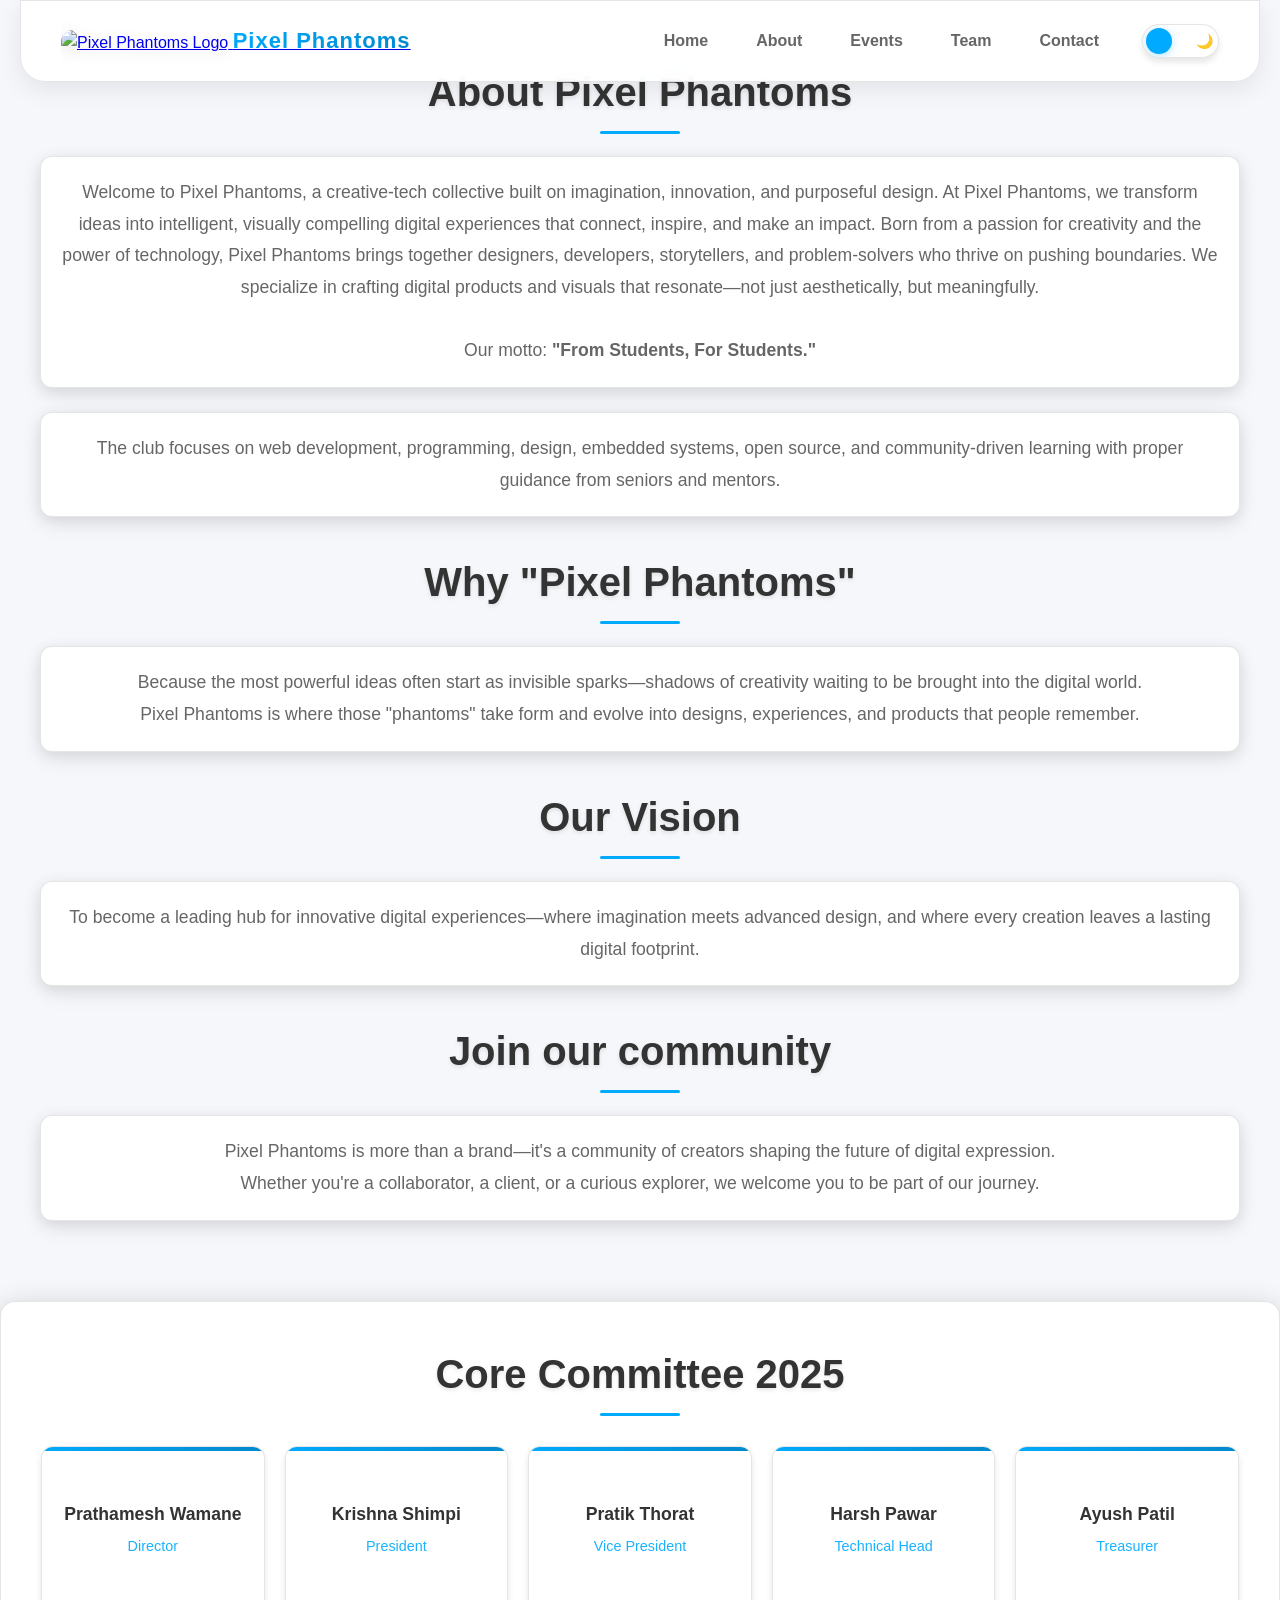
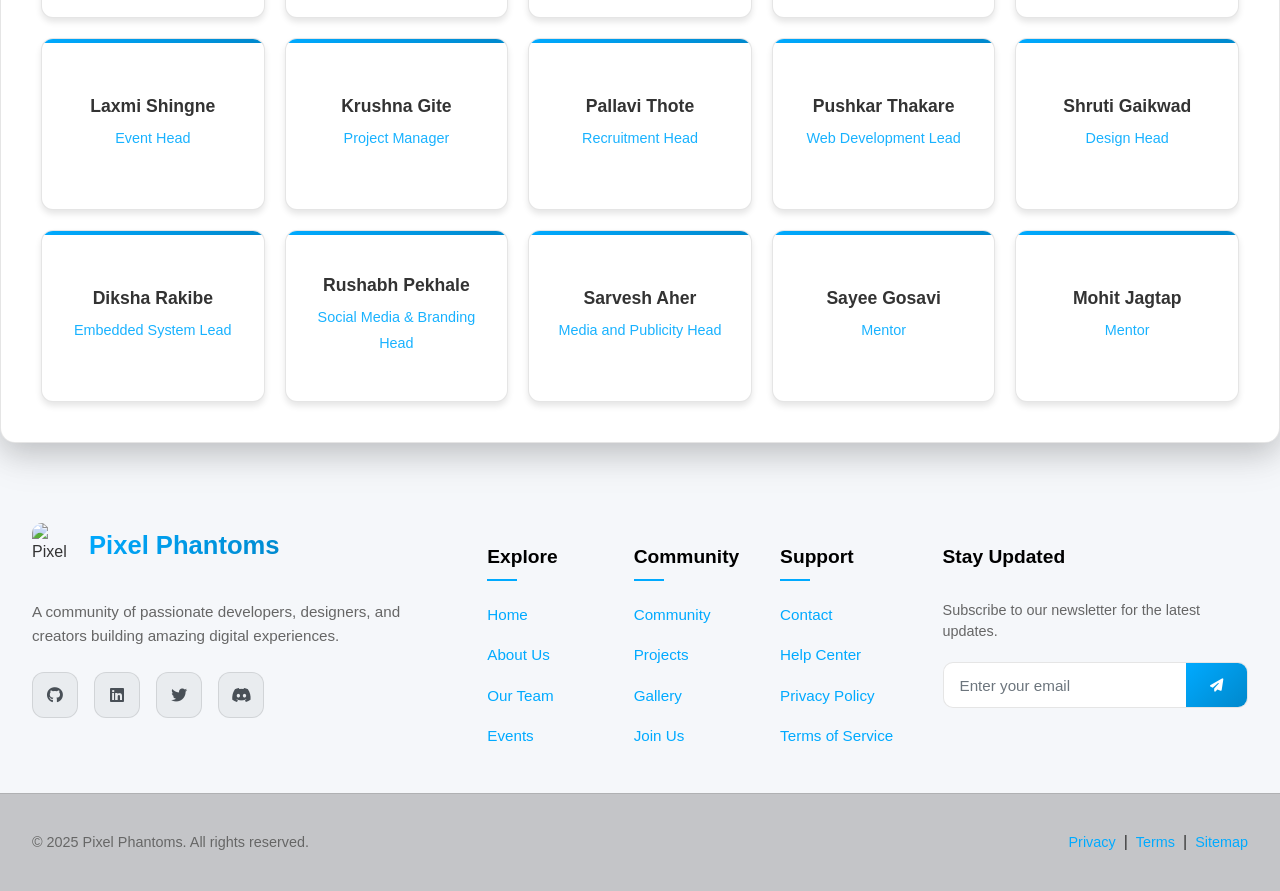
==== about.html @ a8c0d999 "add skip to content accessibility link" ====
<!DOCTYPE html>
<html lang="en">
<head>
    <meta charset="UTF-8">
    <meta name="viewport" content="width=device-width, initial-scale=1.0">
    <title>Pixel Phantoms | About</title>
    <link rel="stylesheet" href="css/style.css">
    <link rel="stylesheet" href="css/about.css">
    <link rel="stylesheet" href="css/home-gsap.css">
    <script>renderNavbar('../');</script>
    <link rel="stylesheet" href="css/back-to-top.css">
    <link href="https://fonts.googleapis.com/css2?family=JetBrains+Mono:wght@400;700;800&display=swap" rel="stylesheet">
    <link rel="stylesheet" href="https://cdnjs.cloudflare.com/ajax/libs/font-awesome/6.4.0/css/all.min.css">
</head>
<body class="hacker-theme">

    <!-- SKIP TO CONTENT LINK (ACCESSIBILITY) -->
    <a href="#main-about" class="skip-to-content" id="skip-link">
        <i class="fas fa-forward"></i> Skip to Main Content
    </a>

    <div id="navbar-placeholder"></div>
    <script src="js/navbar.js"></script>
    <script>renderNavbar();</script>

    <!-- ================= ABOUT SECTION ================= -->
    <main id="main-about" tabindex="-1">
    <section class="content">
        <h2>About Pixel Phantoms</h2>
        <p>
            Welcome to Pixel Phantoms, a creative-tech collective built on imagination, innovation, and purposeful design. At Pixel Phantoms, we transform ideas into intelligent, visually compelling digital experiences that connect, inspire, and make an impact. Born from a passion for creativity and the power of technology, Pixel Phantoms brings together designers, developers, storytellers, and problem-solvers who thrive on pushing boundaries. We specialize in crafting digital products and visuals that resonate—not just aesthetically, but meaningfully.
            <br><br>
            Our motto: <strong>"From Students, For Students."</strong>
        </p>

        <p>
            The club focuses on web development, programming, design, embedded systems, open source,
            and community-driven learning with proper guidance from seniors and mentors.
        </p>
        
        <h2>Why "Pixel Phantoms"</h2>
        <p>Because the most powerful ideas often start as invisible sparks—shadows of creativity waiting to be brought into the digital world. <br>
        Pixel Phantoms is where those "phantoms" take form and evolve into designs, experiences, and products that people remember.</p>
        
        <h2>Our Vision</h2>
        <p>To become a leading hub for innovative digital experiences—where imagination meets advanced design, and where every creation leaves a lasting digital footprint.</p>
        
        <h2>Join our community</h2>
        <p>Pixel Phantoms is more than a brand—it's a community of creators shaping the future of digital expression. <br>
        Whether you're a collaborator, a client, or a curious explorer, we welcome you to be part of our journey.</p>
    </section>

    <!-- ================= CORE COMMITTEE SECTION ================= -->
    <section class="content">
        <h2>Core Committee 2025</h2>

        <div class="committee-grid">
            <div class="member-card">
                <h3>Prathamesh Wamane</h3>
                <p>Director</p>
            </div>

            <div class="member-card">
                <h3>Krishna Shimpi</h3>
                <p>President</p>
            </div>

            <div class="member-card">
                <h3>Pratik Thorat</h3>
                <p>Vice President</p>
            </div>

            <div class="member-card">
                <h3>Harsh Pawar</h3>
                <p>Technical Head</p>
            </div>

            <div class="member-card">
                <h3>Ayush Patil</h3>
                <p>Treasurer</p>
            </div>

            <div class="member-card">
                <h3>Laxmi Shingne</h3>
                <p>Event Head</p>
            </div>

            <div class="member-card">
                <h3>Krushna Gite</h3>
                <p>Project Manager</p>
            </div>

            <div class="member-card">
                <h3>Pallavi Thote</h3>
                <p>Recruitment Head</p>
            </div>

            <div class="member-card">
                <h3>Pushkar Thakare</h3>
                <p>Web Development Lead</p>
            </div>

            <div class="member-card">
                <h3>Shruti Gaikwad</h3>
                <p>Design Head</p>
            </div>

            <div class="member-card">
                <h3>Diksha Rakibe</h3>
                <p>Embedded System Lead</p>
            </div>

            <div class="member-card">
                <h3>Rushabh Pekhale</h3>
                <p>Social Media & Branding Head</p>
            </div>

            <div class="member-card">
                <h3>Sarvesh Aher</h3>
                <p>Media and Publicity Head</p>
            </div>

            <div class="member-card">
                <h3>Sayee Gosavi</h3>
                <p>Mentor</p>
            </div>

            <div class="member-card">
                <h3>Mohit Jagtap</h3>
                <p>Mentor</p>
            </div>
        </div>
    </section>
    </main>

    <div id="footer-placeholder"></div>
    <script src="js/footer.js"></script>
    <script>
        renderFooter();
    </script>

    <script src="js/theme.js"></script>
    <script src="js/back-to-top.js"></script>
</body>
</html>
---- css/style.css ----
/* CSS VARIABLES FOR THEMES */
:root {
  /* Light theme variables */
  --bg-primary: #f5f7fa;
  --bg-secondary: #ffffff;
  --bg-navbar: rgba(255, 255, 255, 0.95);
  --bg-navbar-scrolled: rgba(255, 255, 255, 0.98);
  --text-primary: #333333;
  --text-secondary: #666666;
  --accent-color: #00aaff;
  --border-color: rgba(0, 0, 0, 0.1);
  --card-bg: #ffffff;
  --input-bg: #ffffff;
  --shadow: 0 4px 6px rgba(0, 0, 0, 0.1);
  --nav-shadow: 0 8px 25px rgba(0, 0, 0, 0.08);
  
  /* Footer Light Theme Variables */
  --footer-bg: #f8f9fa;
  --footer-bg-secondary: #ffffff;
  --footer-text: #333333;
  --footer-text-secondary: #666666;
  --footer-heading: #000000;
  --footer-link: #00aaff;
  --footer-link-hover: #0088cc;
  --footer-border: rgba(0, 0, 0, 0.1);
  --social-bg: #e9ecef;
  --social-bg-hover: #dee2e6;
  --social-icon: #495057;
  --social-icon-hover: #000000;
  --social-border: rgba(0, 0, 0, 0.1);
  --input-bg: #ffffff;
  --input-border: rgba(0, 0, 0, 0.1);
  --input-text: #333333;
  --input-placeholder: #6c757d;
  --accent-primary: #00aaff;
  --accent-secondary: #0088cc;
  
  /* Animation durations for cross-browser consistency */
  --animation-fast: 200ms;
  --animation-medium: 300ms;
  --animation-slow: 400ms;
}

[data-theme="dark"] {
  /* Dark theme variables */
  --bg-primary: #0d0f14;
  --bg-secondary: #13161d;
  --bg-navbar: rgba(19, 22, 29, 0.95);
  --bg-navbar-scrolled: rgba(19, 22, 29, 0.98);
  --text-primary: #ffffff;
  --text-secondary: #bbbbbb;
  --accent-color: #00aaff;
  --border-color: rgba(255, 255, 255, 0.1);
  --card-bg: #1a1d25;
  --input-bg: #1a1d25;
  --shadow: 0 4px 6px rgba(0, 0, 0, 0.3);
  --nav-shadow: 0 8px 25px rgba(0, 0, 0, 0.2);
  
  /* Footer Dark Theme Variables */
  --footer-bg: #0f1419;
  --footer-bg-secondary: #1a202c;
  --footer-text: #e2e8f0;
  --footer-text-secondary: #a0aec0;
  --footer-heading: #ffffff;
  --footer-link: #cbd5e0;
  --footer-link-hover: #ffffff;
  --footer-border: #2d3748;
  --social-bg: #2d3748;
  --social-bg-hover: #4a5568;
  --social-icon: #cbd5e0;
  --social-icon-hover: #ffffff;
  --social-border: #4a5568;
  --input-bg: #2d3748;
  --input-border: #4a5568;
  --input-text: #e2e8f0;
  --input-placeholder: #718096;
  --accent-primary: #00aaff;
  --accent-secondary: #0088cc;
}

/* GENERAL */
body {
    margin: 0;
    padding: 0;
    font-family: 'Segoe UI', Tahoma, Geneva, Verdana, sans-serif;
    background: var(--bg-primary);
    color: var(--text-primary);
    transition: background-color var(--animation-slow) ease, color var(--animation-slow) ease;
    display: flex;
    flex-direction: column;
    min-height: 100vh;
    line-height: 1.6;
}

/* Prevent body scroll when mobile menu is open */
body.mobile-menu-open {
    overflow: hidden;
    position: fixed;
    width: 100%;
    height: 100%;
}

/* MAIN CONTENT WRAPPER */
.main-content {
    flex: 1;
}

/* NAVBAR - UPDATED WITH CURVED DESIGN AND ANIMATIONS */
.navbar {
    display: flex;
    justify-content: space-between;
    align-items: center;
    background: var(--bg-navbar);
    padding: 15px 40px;
    position: fixed;
    top: 0;
    left: 0;
    right: 0;
    z-index: 1000;
    transition: all var(--animation-slow) cubic-bezier(0.4, 0, 0.2, 1);
    backdrop-filter: blur(15px);
    -webkit-backdrop-filter: blur(15px);
    border-bottom-left-radius: 25px;
    border-bottom-right-radius: 25px;
    box-shadow: var(--nav-shadow);
    border: 1px solid var(--border-color);
    margin: 0 20px;
    width: calc(100% - 40px);
    box-sizing: border-box;
    transform: translateY(0);
}

/* Navbar scroll effect */
.navbar.scrolled {
    background: var(--bg-navbar-scrolled);
    padding: 12px 40px;
    border-bottom-left-radius: 20px;
    border-bottom-right-radius: 20px;
    box-shadow: 0 10px 30px rgba(0, 0, 0, 0.15);
    transform: translateY(0);
}

/* Logo with animation */
.logo {
    display: flex;
    align-items: center;
    gap: 12px;
    position: relative;
    overflow: hidden;
    padding: 5px 0;
}

.logo::before {
    content: '';
    position: absolute;
    bottom: 0;
    left: 0;
    width: 0;
    height: 2px;
    background: linear-gradient(90deg, var(--accent-color), #0088cc);
    transition: width var(--animation-slow) ease;
}

.logo:hover::before {
    width: 100%;
}

.logo img {
    width: 42px;
    height: 42px;
    border-radius: 12px;
    transition: all var(--animation-slow) cubic-bezier(0.4, 0, 0.2, 1);
    filter: drop-shadow(0 4px 8px rgba(0, 0, 0, 0.1));
}

.logo:hover img {
    transform: scale(1.1) rotate(5deg);
    filter: drop-shadow(0 6px 12px rgba(0, 170, 255, 0.3));
}

.logo span {
    font-size: 22px;
    font-weight: 700;
    letter-spacing: 1px;
    background: linear-gradient(135deg, var(--accent-color), #0088cc);
    -webkit-background-clip: text;
    -webkit-text-fill-color: transparent;
    background-clip: text;
    transition: all var(--animation-medium) ease;
}

.logo:hover span {
    letter-spacing: 1.2px;
}

/* Navigation Links with Curved Design */
.nav-links {
    display: flex;
    list-style: none;
    gap: 8px;
    align-items: center;
    margin: 0;
    padding: 0;
    position: relative;
}

.nav-links li {
    position: relative;
}

.nav-links a {
    color: var(--text-secondary);
    text-decoration: none;
    font-size: 16px;
    font-weight: 600;
    transition: all var(--animation-slow) cubic-bezier(0.4, 0, 0.2, 1);
    padding: 12px 20px;
    border-radius: 50px;
    position: relative;
    overflow: hidden;
    display: flex;
    align-items: center;
    gap: 8px;
}

.nav-links a::before {
    content: '';
    position: absolute;
    top: 0;
    left: -100%;
    width: 100%;
    height: 100%;
    background: linear-gradient(90deg, transparent, rgba(0, 170, 255, 0.1), transparent);
    transition: left 0.6s ease;
}

.nav-links a:hover::before {
    left: 100%;
}

.nav-links a:hover,
.nav-links .active {
    color: var(--accent-color);
    background: rgba(0, 170, 255, 0.08);
    transform: translateY(-2px);
    box-shadow: 0 6px 15px rgba(0, 170, 255, 0.2);
}

.nav-links .active {
    background: linear-gradient(135deg, rgba(0, 170, 255, 0.15), rgba(0, 136, 204, 0.1));
    border: 1px solid rgba(0, 170, 255, 0.2);
}

/* Navbar Icons */
.nav-icon {
    font-size: 18px;
    transition: transform var(--animation-medium) ease;
}

.nav-links a:hover .nav-icon {
    transform: scale(1.2) rotate(10deg);
}

/* HAMBURGER BUTTON */
.hamburger {
    display: none; /* shown only on small screens */
    align-items: center;
    justify-content: center;
    flex-direction: column;
    gap: 6px;
    width: 48px;
    height: 40px;
    background: var(--card-bg);
    border-radius: 10px;
    border: 1px solid var(--border-color);
    cursor: pointer;
    padding: 6px;
    box-shadow: var(--shadow);
}

.hamburger .bar {
    display: block;
    width: 24px;
    height: 3px;
    background: var(--text-secondary);
    border-radius: 2px;
    transition: transform 0.28s cubic-bezier(0.4,0,0.2,1), opacity var(--animation-fast) ease;
    transform-origin: center;
}

/* Open state: animate into an X */
.hamburger.open .bar:nth-child(1) {
    transform: translateY(9px) rotate(45deg);
}
.hamburger.open .bar:nth-child(2) {
    opacity: 0;
    transform: scaleX(0);
}
.hamburger.open .bar:nth-child(3) {
    transform: translateY(-9px) rotate(-45deg);
}

/* MOBILE RESPONSIVE NAV */
@media (max-width: 768px) {
    .navbar {
        padding: 12px 18px;
    }

    /* Show hamburger, hide large horizontal layout */
    .hamburger {
        display: flex;
    }

    /* Enhanced mobile nav-links with scroll prevention */
    .nav-links {
        position: fixed;
        top: 80px;
        left: 10px;
        right: 10px;
        background: var(--bg-navbar);
        flex-direction: column;
        gap: 12px;
        padding: 20px;
        border-radius: 16px;
        box-shadow: 0 15px 40px rgba(0, 0, 0, 0.25);
        transform-origin: top center;
        transform: translateY(-10px) scaleY(0.9);
        opacity: 0;
        pointer-events: none;
        transition: all 0.25s cubic-bezier(0.4, 0, 0.2, 1);
        z-index: 999;
        max-height: 0;
        border: 1px solid var(--border-color);
        backdrop-filter: blur(20px);
        -webkit-backdrop-filter: blur(20px);
        overflow: hidden;
    }

    .nav-links.open {
        max-height: calc(100vh - 100px);
        overflow-y: auto;
        overscroll-behavior: contain;
        -webkit-overflow-scrolling: touch;
        transform: translateY(0) scaleY(1);
        opacity: 1;
        pointer-events: auto;
        animation: slideDownFade 0.3s ease-out forwards;
    }

    /* Animation for mobile menu */
    @keyframes slideDownFade {
        from {
            opacity: 0;
            transform: translateY(-20px) scaleY(0.95);
        }
        to {
            opacity: 1;
            transform: translateY(0) scaleY(1);
        }
    }

    /* Scrollbar styling for mobile menu */
    .nav-links::-webkit-scrollbar {
        width: 4px;
    }
    
    .nav-links::-webkit-scrollbar-thumb {
        background: var(--accent-color);
        border-radius: 2px;
        opacity: 0.5;
    }
    
    .nav-links::-webkit-scrollbar-track {
        background: transparent;
    }

    .nav-links li {
        width: 100%;
    }

    .nav-links a {
        display: block;
        padding: 12px 16px;
        font-size: 18px;
        border-radius: 8px;
    }

    /* Keep theme toggle aligned in mobile menu */
    .theme-toggle { 
        justify-content: flex-start; 
        margin-left: 0;
    }
}

/* ========================================= */
/* THEME TOGGLE - ENHANCED FOR SAFARI/iOS   */
/* ========================================= */
.theme-toggle {
    display: flex;
    align-items: center;
    margin-left: 15px;
}

.theme-switch {
    display: none;
}

.theme-label {
    position: relative;
    display: flex;
    align-items: center;
    justify-content: space-between;
    width: 65px;
    height: 32px;
    background: var(--card-bg);
    border-radius: 50px;
    cursor: pointer;
    border: 1px solid var(--border-color);
    transition: all var(--animation-slow) cubic-bezier(0.4, 0, 0.2, 1);
    box-shadow: var(--shadow);
    padding: 0 5px;
    overflow: hidden;
    /* Safari-specific hardware acceleration */
    -webkit-transform: translateZ(0);
    transform: translateZ(0);
    /* Prevent tap highlight on iOS */
    -webkit-tap-highlight-color: transparent;
}

.theme-label::before {
    content: '';
    position: absolute;
    top: 0;
    left: 0;
    width: 100%;
    height: 100%;
    background: linear-gradient(135deg, var(--accent-color), #0088cc);
    opacity: 0;
    transition: opacity var(--animation-medium) ease;
    /* Safari prefix */
    -webkit-transition: opacity var(--animation-medium) ease;
}

.theme-label:hover::before {
    opacity: 0.1;
}

.toggle-thumb {
    position: absolute;
    width: 26px;
    height: 26px;
    background: var(--accent-color);
    border-radius: 50%;
    left: 3px;
    /* Enhanced cross-browser transition with Safari prefixes */
    transition: transform var(--animation-slow) cubic-bezier(0.68, -0.55, 0.27, 1.55);
    -webkit-transition: transform var(--animation-slow) cubic-bezier(0.68, -0.55, 0.27, 1.55);
    -moz-transition: transform var(--animation-slow) cubic-bezier(0.68, -0.55, 0.27, 1.55);
    -o-transition: transform var(--animation-slow) cubic-bezier(0.68, -0.55, 0.27, 1.55);
    z-index: 2;
    box-shadow: 0 2px 8px rgba(0, 170, 255, 0.3);
    /* Hardware acceleration for smooth animation on Safari */
    -webkit-transform: translateZ(0);
    transform: translateZ(0);
    /* Prevent flickering on Safari */
    -webkit-backface-visibility: hidden;
    backface-visibility: hidden;
    -webkit-perspective: 1000;
    perspective: 1000;
}

.sun-icon, .moon-icon {
    position: relative;
    font-size: 14px;
    /* Enhanced cross-browser transitions */
    transition: all var(--animation-slow) ease;
    -webkit-transition: all var(--animation-slow) ease;
    -moz-transition: all var(--animation-slow) ease;
    -o-transition: all var(--animation-slow) ease;
    z-index: 1;
    /* Prevent flickering */
    -webkit-backface-visibility: hidden;
    backface-visibility: hidden;
}

.sun-icon {
    color: #ffa500;
    opacity: 0;
    transform: scale(0.8);
    -webkit-transform: scale(0.8);
}

.moon-icon {
    color: #e2e8f0;
    opacity: 1;
    transform: scale(1);
    -webkit-transform: scale(1);
}

/* Checked state - enhanced for Safari */
.theme-switch:checked + .theme-label .toggle-thumb {
    transform: translateX(33px);
    -webkit-transform: translateX(33px);
    -moz-transform: translateX(33px);
    -ms-transform: translateX(33px);
}

.theme-switch:checked + .theme-label .sun-icon {
    opacity: 1;
    transform: scale(1) rotate(360deg);
    -webkit-transform: scale(1) rotate(360deg);
    -moz-transform: scale(1) rotate(360deg);
    -ms-transform: scale(1) rotate(360deg);
}

.theme-switch:checked + .theme-label .moon-icon {
    opacity: 0;
    transform: scale(0.8) rotate(-360deg);
    -webkit-transform: scale(0.8) rotate(-360deg);
    -moz-transform: scale(0.8) rotate(-360deg);
    -ms-transform: scale(0.8) rotate(-360deg);
}

/* Safari-specific fixes for smoother animations */
@media not all and (min-resolution:.001dpcm) { 
    @supports (-webkit-appearance:none) {
        /* Safari-only styles */
        .toggle-thumb {
            -webkit-transition-timing-function: cubic-bezier(0.68, -0.55, 0.27, 1.55);
        }
        
        .theme-label {
            -webkit-transition-property: background, border-color, box-shadow;
            transition-property: background, border-color, box-shadow;
        }
    }
}

/* iOS specific fixes */
@supports (-webkit-touch-callout: none) {
    .theme-label {
        /* iOS tap highlight removal */
        -webkit-tap-highlight-color: transparent;
        /* Prevent text selection */
        -webkit-user-select: none;
        user-select: none;
    }
    
    .toggle-thumb {
        /* iOS animation smoothing */
        -webkit-transform: translate3d(0, 0, 0);
        transform: translate3d(0, 0, 0);
    }
}

/* HERO SECTION - ADJUSTED FOR FIXED NAVBAR */
.hero {
    text-align: center;
    padding: 180px 20px 120px;
    background: var(--bg-primary);
    margin-top: 0;
}

.hero h1 {
    font-size: 3.5rem;
    margin-bottom: 1rem;
    font-weight: 700;
    background: linear-gradient(135deg, var(--accent-color), #0088cc);
    -webkit-background-clip: text;
    -webkit-text-fill-color: transparent;
    background-clip: text;
}

.hero p {
    font-size: 1.4rem;
    color: var(--text-secondary);
    margin: 0;
}

/* Hero Buttons */
.hero-buttons {
    margin-top: 30px;
    display: flex;
    gap: 15px;
    justify-content: center;
}

.btn-primary, .btn-secondary {
    padding: 12px 30px;
    border-radius: 50px;
    text-decoration: none;
    font-weight: 600;
    transition: transform var(--animation-medium) ease, box-shadow var(--animation-medium) ease;
}

.btn-primary {
    background: var(--accent-color);
    color: white;
    box-shadow: 0 4px 15px rgba(0, 170, 255, 0.3);
}

.btn-secondary {
    background: transparent;
    border: 2px solid var(--accent-color);
    color: var(--accent-color);
}

.btn-primary:hover, .btn-secondary:hover {
    transform: translateY(-3px);
    box-shadow: 0 6px 20px rgba(0, 170, 255, 0.4);
}

.btn-secondary:hover {
    background: var(--accent-color);
    color: white;
}

/* CONTENT SECTION */
.content {
    max-width: 1200px;
    margin: 60px auto;
    padding: 0 20px;
}

.content h2 {
    font-size: 2.5rem;
    margin-bottom: 2rem;
    text-align: center;
    color: var(--text-primary);
    position: relative;
}

.content h2::after {
    content: '';
    position: absolute;
    bottom: -10px;
    left: 50%;
    transform: translateX(-50%);
    width: 80px;
    height: 3px;
    background: var(--accent-color);
    border-radius: 2px;
}

.content p {
    font-size: 1.1rem;
    line-height: 1.8;
    color: var(--text-secondary);
    margin-bottom: 1.5rem;
    text-align: center;
}

/* CONTACT FORM */
.contact-box {
    background: var(--card-bg);
    padding: 30px 40px;
    border-radius: 12px;
    box-shadow: var(--shadow);
    max-width: 800px;
    margin: 0 auto;
    border: 1px solid var(--border-color);
    height: auto;
    min-height: 400px;
}

.contact-box form {
    display: flex;
    flex-direction: column;
    gap: 16px;
    height: 100%;
}

.contact-box label {
    font-weight: 600;
    color: var(--text-primary);
    margin-bottom: 5px;
    font-size: 1rem;
}

.contact-box input,
.contact-box textarea {
    padding: 12px 16px;
    border: 2px solid var(--border-color);
    border-radius: 8px;
    background: var(--input-bg);
    color: var(--text-primary);
    transition: all var(--animation-medium) ease;
    font-size: 1rem;
    font-family: inherit;
    width: 100%;
    box-sizing: border-box;
}

.contact-box input:focus,
.contact-box textarea:focus {
    outline: none;
    border-color: var(--accent-color);
    box-shadow: 0 0 0 3px rgba(0, 170, 255, 0.1);
    transform: translateY(-2px);
}

.contact-box textarea {
    min-height: 100px;
    resize: vertical;
}

.contact-box button {
    padding: 14px 32px;
    background: var(--accent-color);
    color: white;
    border: none;
    font-size: 1.1rem;
    font-weight: 600;
    border-radius: 8px;
    cursor: pointer;
    transition: all var(--animation-medium) ease;
    margin-top: 10px;
    width: 100%;
}

.contact-box button:hover {
    background: #0088cc;
    transform: translateY(-2px);
    box-shadow: 0 6px 20px rgba(0, 170, 255, 0.3);
}

/* COMMITTEE GRID */
.committee-grid {
    display: grid;
    grid-template-columns: repeat(5, 1fr);
    grid-template-rows: repeat(3, auto);
    gap: 20px;
    margin-top: 40px;
}

.member-card {
    background: var(--card-bg);
    padding: 25px 20px;
    border-radius: 12px;
    text-align: center;
    border: 1px solid var(--border-color);
    transition: all var(--animation-medium) ease;
    box-shadow: var(--shadow);
    position: relative;
    overflow: hidden;
    min-height: 120px;
    display: flex;
    flex-direction: column;
    justify-content: center;
    align-items: center;
}

.member-card::before {
    content: '';
    position: absolute;
    top: 0;
    left: 0;
    right: 0;
    height: 4px;
    background: linear-gradient(135deg, var(--accent-color), #0088cc);
}

.member-card:hover {
    transform: translateY(-8px);
    border-color: var(--accent-color);
    box-shadow: 0 12px 30px rgba(0, 0, 0, 0.15);
}

.member-card h3 {
    margin: 0 0 8px 0;
    color: var(--text-primary);
    font-size: 1.1rem;
    font-weight: 600;
    line-height: 1.3;
}

.member-card p {
    color: var(--accent-color);
    font-size: 0.9rem;
    font-weight: 500;
    margin: 0;
    opacity: 0.9;
}

/* PROJECT LEAD CARD */
.project-lead-card {
    background: var(--card-bg);
    border: 1px solid var(--border-color);
    border-radius: 20px;
    padding: 30px;
    text-align: center;
    box-shadow: var(--shadow);
    transition: transform 0.35s ease, box-shadow 0.35s ease, border-color 0.35s ease;
    cursor: pointer;
}

.project-lead-card:hover {
    transform: translateY(-12px) scale(1.03);
    box-shadow: 0 18px 40px rgba(0, 170, 255, 0.22);
    border-color: var(--accent-color);
}

.project-lead-card img {
    width: 100px;
    height: 100px;
    border-radius: 50%;
    transition: transform 0.35s ease;
}

.project-lead-card:hover img {
    transform: scale(1.08);
}

/* Features Grid (For the new section) */
.features-grid {
    display: grid;
    grid-template-columns: repeat(auto-fit, minmax(250px, 1fr));
    gap: 30px;
    margin-top: 40px;
}

.feature-card {
    background: var(--card-bg);
    padding: 30px;
    border-radius: 15px;
    text-align: center;
    border: 1px solid var(--border-color);
    box-shadow: var(--shadow);
    transition: transform var(--animation-medium) ease;
}

.feature-card:hover {
    transform: translateY(-10px); /* Hover float effect */
    border-color: var(--accent-color);
}

.feature-icon {
    font-size: 2.5rem;
    color: var(--accent-color);
    margin-bottom: 20px;
}

/* Lift-up hover effect for seminar cards */
.seminar-card.reveal-card {
    transition: transform var(--animation-medium) ease, box-shadow var(--animation-medium) ease, border-color var(--animation-medium) ease;
    cursor: pointer;
}

.seminar-card.reveal-card:hover {
    transform: translateY(-12px) scale(1.03);
    box-shadow: 0 15px 30px rgba(0, 170, 255, 0.25);
    border-color: var(--accent-color);
}

/* Optional: image lift inside card */
.seminar-card.reveal-card img {
    transition: transform var(--animation-medium) ease;
}

.seminar-card.reveal-card:hover img {
    transform: scale(1.05);
}

/* =========================================
   8. LEADERBOARD PREVIEW (ENHANCED) - TOUCH FIXED
   ========================================= */
.leaderboard-preview {
    padding: 100px 0;
    background: var(--bg-primary);
    border-top: 1px solid var(--border-color);
    position: relative;
    overflow: hidden;
}

/* Background aesthetic element */
.leaderboard-preview::before {
    content: '';
    position: absolute;
    top: -50%; left: -50%;
    width: 200%; height: 200%;
    background: radial-gradient(circle, rgba(0, 170, 255, 0.03) 0%, transparent 60%);
    animation: rotateHero 30s linear infinite;
    z-index: 0;
    pointer-events: none;
}

.lb-layout {
    display: grid;
    grid-template-columns: 1.5fr 1fr; /* Leaderboard gets more space */
    gap: 40px;
    margin-top: 50px;
    position: relative;
    z-index: 2;
    max-width: 1200px;
    margin-left: auto;
    margin-right: auto;
    padding: 0 20px;
}

/* --- LEFT: LEADERBOARD TABLE --- */
.lb-main {
    background: var(--card-bg);
    border: 1px solid var(--border-color);
    border-radius: 16px;
    overflow: hidden;
    box-shadow: 0 10px 40px rgba(0,0,0,0.2);
    backdrop-filter: blur(10px);
}

.lb-header {
    display: grid;
    grid-template-columns: 0.5fr 2fr 1fr;
    padding: 20px 30px;
    background: rgba(0, 0, 0, 0.2);
    color: var(--text-secondary);
    font-size: 0.85rem;
    font-weight: 800;
    letter-spacing: 1.5px;
    border-bottom: 1px solid var(--border-color);
}

.text-right { 
    text-align: right; 
}

.lb-row {
    display: grid;
    grid-template-columns: 0.5fr 2fr 1fr;
    padding: 25px 30px;
    align-items: center;
    border-bottom: 1px solid var(--border-color);
    transition: all 0.3s cubic-bezier(0.25, 0.8, 0.25, 1);
    position: relative;
    cursor: pointer;
    /* Add tap target size for touch devices */
    min-height: 60px;
    -webkit-tap-highlight-color: transparent;
    -webkit-touch-callout: none;
    -webkit-user-select: none;
    user-select: none;
}

/* Hover effect for desktop */
.lb-row:hover {
    background: rgba(0, 170, 255, 0.05);
    transform: scale(1.01);
    z-index: 5;
    box-shadow: 0 5px 20px rgba(0,0,0,0.1);
}

/* TOUCH-FRIENDLY FIX: Active state for touch devices */
.lb-row:active {
    background: rgba(0, 170, 255, 0.08);
    transform: scale(0.99);
    transition: transform 0.1s ease, background 0.1s ease;
}

/* Enhanced for devices that support hover (desktop) */
@media (hover: hover) and (pointer: fine) {
    .lb-row:hover {
        background: rgba(0, 170, 255, 0.05);
        transform: scale(1.01);
        z-index: 5;
        box-shadow: 0 5px 20px rgba(0,0,0,0.1);
    }
}

/* Touch device specific styles */
@media (hover: none) and (pointer: coarse) {
    .lb-row {
        /* Larger tap targets */
        padding: 20px 30px;
        min-height: 70px;
    }
    
    .lb-row:active {
        background: rgba(0, 170, 255, 0.1);
        transform: scale(0.98);
    }
    
    /* Add visual feedback for touch */
    .lb-row.touch-active {
        background: rgba(0, 170, 255, 0.12);
        box-shadow: inset 0 0 0 2px rgba(0, 170, 255, 0.2);
    }
}

.lb-rank-badge {
    font-size: 1.5rem;
    font-weight: 800;
    color: var(--text-secondary);
    width: 40px;
    height: 40px;
    display: flex;
    align-items: center;
    justify-content: center;
    border-radius: 50%;
    background: rgba(255,255,255,0.05);
}

/* Rank specific glows */
.rank-1 .lb-rank-badge { 
    color: #FFD700; 
    background: rgba(255, 215, 0, 0.1); 
    box-shadow: 0 0 15px rgba(255, 215, 0, 0.3); 
}
.rank-2 .lb-rank-badge { 
    color: #C0C0C0; 
    background: rgba(192, 192, 192, 0.1); 
    box-shadow: 0 0 15px rgba(192, 192, 192, 0.3); 
}
.rank-3 .lb-rank-badge { 
    color: #CD7F32; 
    background: rgba(205, 127, 50, 0.1); 
    box-shadow: 0 0 15px rgba(205, 127, 50, 0.3); 
}

.lb-user-info {
    display: flex;
    flex-direction: column;
}

.lb-username {
    font-size: 1.2rem;
    font-weight: 700;
    color: var(--text-primary);
}

.lb-stats {
    font-size: 0.75rem;
    color: var(--text-secondary);
    margin-top: 4px;
}

.lb-league-tag {
    font-size: 0.75rem;
    text-transform: uppercase;
    letter-spacing: 1px;
    margin-top: 4px;
    font-weight: 600;
    display: inline-block;
}

.lb-xp-val {
    text-align: right;
    font-family: 'Courier New', monospace;
    font-weight: bold;
    font-size: 1.1rem;
    color: var(--accent-color);
}

.lb-loader { 
    padding: 40px; 
    text-align: center; 
    color: var(--text-secondary); 
    animation: blink 1.5s infinite; 
}

.lb-footer-enhanced {
    padding: 15px 30px;
    background: rgba(0, 0, 0, 0.1);
    border-top: 1px solid var(--border-color);
    font-size: 0.7rem;
    color: var(--text-secondary);
}

.lb-scoring-info {
    display: flex;
    justify-content: space-between;
    flex-wrap: wrap;
    gap: 10px;
}

.scoring-item {
    background: rgba(0, 170, 255, 0.1);
    padding: 3px 8px;
    border-radius: 4px;
    border: 1px solid rgba(0, 170, 255, 0.2);
}

/* --- RIGHT: LEAGUE SYSTEM CARDS --- */
.league-system {
    display: flex;
    flex-direction: column;
    gap: 15px;
}

.sys-header {
    margin: 0 0 15px;
    font-size: 1rem;
    color: var(--text-secondary);
    letter-spacing: 2px;
}

.league-card {
    display: flex;
    align-items: center;
    gap: 20px;
    background: var(--card-bg);
    padding: 20px;
    border-radius: 12px;
    border: 1px solid var(--border-color);
    transition: transform 0.3s;
    position: relative;
    overflow: hidden;
    cursor: pointer;
}

/* Touch-friendly league cards */
.league-card:active {
    transform: translateX(5px);
    background: var(--bg-secondary);
    transition: transform 0.1s ease, background 0.1s ease;
}

@media (hover: hover) and (pointer: fine) {
    .league-card:hover {
        transform: translateX(10px);
    }
}

@media (hover: none) and (pointer: coarse) {
    .league-card {
        padding: 18px;
        min-height: 70px;
    }
    
    .league-card:active {
        transform: translateX(8px) scale(0.98);
        box-shadow: 0 5px 15px rgba(0,0,0,0.1);
    }
}

.league-icon {
    width: 50px; 
    height: 50px;
    border-radius: 12px;
    display: flex;
    align-items: center;
    justify-content: center;
    font-size: 1.5rem;
    background: var(--bg-primary);
    flex-shrink: 0;
}

.league-info h4 { 
    margin: 0 0 5px; 
    color: var(--text-primary); 
    font-size: 1rem; 
}
.league-info p { 
    margin: 0; 
    color: var(--text-secondary); 
    font-size: 0.85rem; 
}
.xp-req { 
    font-size: 0.75rem; 
    opacity: 0.7; 
    margin-left: 10px; 
    border: 1px solid var(--border-color); 
    padding: 2px 6px; 
    border-radius: 4px; 
}

/* League Colors */
.gold { 
    border-left: 4px solid #FFD700; 
}
.gold .league-icon { 
    color: #FFD700; 
    background: rgba(255, 215, 0, 0.1); 
}

.silver { 
    border-left: 4px solid #C0C0C0; 
}
.silver .league-icon { 
    color: #C0C0C0; 
    background: rgba(192, 192, 192, 0.1); 
}

.bronze { 
    border-left: 4px solid #CD7F32; 
}
.bronze .league-icon { 
    color: #CD7F32; 
    background: rgba(205, 127, 50, 0.1); 
}

.rookie { 
    border-left: 4px solid #00aaff; 
}
.rookie .league-icon { 
    color: #00aaff; 
    background: rgba(0, 170, 255, 0.1); 
}

/* Footer */
.lb-footer {
    margin-top: 30px;
    text-align: center;
    color: var(--text-secondary);
    font-size: 0.9rem;
    opacity: 0.7;
}

/* NEW COMPREHENSIVE FOOTER STYLES - FIXED WIDTH */
.site-footer {
    background: linear-gradient(135deg, var(--footer-bg) 0%, var(--footer-bg-secondary) 100%);
    color: var(--footer-text);
    padding: 4rem 0 0;
    margin-top: auto;
    border-top: 1px solid var(--footer-border);
    width: 100%;
    box-sizing: border-box;
    position: relative;
    overflow: hidden;
}

.site-footer::before {
    content: '';
    position: absolute;
    top: 0;
    left: 0;
    right: 0;
    height: 2px;
    background: linear-gradient(90deg, var(--accent-primary), var(--accent-secondary));
    animation: shimmer 3s ease-in-out infinite;
}

.footer-container {
    max-width: 100%;
    margin: 0;
    padding: 0;
    width: 100%;
    box-sizing: border-box;
}

/* Footer Content Layout */
.footer-content {
    display: grid;
    grid-template-columns: 2fr 2fr 1.5fr;
    gap: 3rem;
    margin-bottom: 2rem;
    max-width: 100%;
    margin-left: 0;
    margin-right: 0;
    padding: 0 2rem;
    animation: slideUpFade 0.8s ease-out;
    box-sizing: border-box;
}

/* Brand Section */
.footer-brand {
    display: flex;
    flex-direction: column;
    gap: 1.5rem;
    animation: slideInLeft 0.8s ease-out 0.2s both;
}

.footer-logo {
    display: flex;
    align-items: center;
    gap: 0.75rem;
    margin-bottom: 0.5rem;
}

.footer-logo img {
    width: 45px;
    height: 45px;
    border-radius: 10px;
    animation: float 3s ease-in-out infinite;
    transition: transform var(--animation-medium) ease;
}

.footer-logo:hover img {
    transform: scale(1.1) rotate(5deg);
}

.brand-name {
    font-size: 1.6rem;
    font-weight: 700;
    background: linear-gradient(135deg, var(--accent-primary) 0%, var(--accent-secondary) 100%);
    -webkit-background-clip: text;
    -webkit-text-fill-color: transparent;
    background-clip: text;
    animation: colorShift 4s ease-in-out infinite;
}

.footer-description {
    line-height: 1.6;
    color: var(--footer-text-secondary);
    margin: 0;
    font-size: 0.95rem;
}

.social-links {
    display: flex;
    gap: 1rem;
}

.social-link {
    display: flex;
    align-items: center;
    justify-content: center;
    width: 44px;
    height: 44px;
    background: var(--social-bg);
    border-radius: 12px;
    color: var(--social-icon);
    text-decoration: none;
    transition: all var(--animation-slow) cubic-bezier(0.4, 0, 0.2, 1);
    border: 1px solid var(--social-border);
    position: relative;
    overflow: hidden;
}

.social-link::before {
    content: '';
    position: absolute;
    top: 0;
    left: -100%;
    width: 100%;
    height: 100%;
    background: linear-gradient(90deg, transparent, rgba(255,255,255,0.2), transparent);
    transition: left 0.5s;
}

.social-link:hover::before {
    left: 100%;
}

.social-link:hover {
    background: var(--social-bg-hover);
    color: var(--social-icon-hover);
    transform: translateY(-3px) scale(1.1);
    box-shadow: 0 8px 20px rgba(0, 0, 0, 0.3);
}

/* Link Groups */
.footer-links {
    display: grid;
    grid-template-columns: repeat(3, 1fr);
    gap: 2rem;
    animation: slideUpFade 0.8s ease-out 0.4s both;
}

.link-group-title {
    font-size: 1.2rem;
    font-weight: 600;
    margin-bottom: 1.2rem;
    color: var(--footer-heading);
    position: relative;
    padding-bottom: 0.5rem;
}

.link-group-title::after {
    content: '';
    position: absolute;
    bottom: 0;
    left: 0;
    width: 30px;
    height: 2px;
    background: var(--accent-primary);
    transition: width var(--animation-medium) ease;
}

.link-group:hover .link-group-title::after {
    width: 50px;
}

.link-list {
    list-style: none;
    padding: 0;
    margin: 0;
}

.link-list li {
    margin-bottom: 0.6rem;
    transform: translateX(0);
    transition: transform var(--animation-medium) ease;
}

.link-list li:hover {
    transform: translateX(5px);
}

.link-list a {
    color: var(--footer-link);
    text-decoration: none;
    transition: all var(--animation-medium) ease;
    font-size: 0.95rem;
    display: block;
    padding: 0.2rem 0;
    position: relative;
}

.link-list a::before {
    content: '';
    position: absolute;
    bottom: 0;
    left: 0;
    width: 0;
    height: 1px;
    background: var(--accent-primary);
    transition: width var(--animation-medium) ease;
}

.link-list a:hover {
    color: var(--footer-link-hover);
    padding-left: 0.5rem;
}

.link-list a:hover::before {
    width: 100%;
}

/* Newsletter Section */
.footer-newsletter {
    display: flex;
    flex-direction: column;
    gap: 1.2rem;
    animation: slideInRight 0.8s ease-out 0.6s both;
}

.newsletter-title {
    font-size: 1.2rem;
    font-weight: 600;
    margin-bottom: 0.5rem;
    color: var(--footer-heading);
}

.newsletter-description {
    font-size: 0.9rem;
    color: var(--footer-text-secondary);
    line-height: 1.5;
    margin: 0;
}

.newsletter-form {
    display: flex;
    flex-direction: column;
    gap: 0.75rem;
}

.input-group {
    display: flex;
    background: var(--input-bg);
    border-radius: 10px;
    overflow: hidden;
    border: 1px solid var(--input-border);
    transition: all var(--animation-medium) ease;
    position: relative;
}

.input-group:focus-within {
    border-color: var(--accent-primary);
    box-shadow: 0 0 0 3px rgba(102, 126, 234, 0.1);
    transform: translateY(-2px);
}

.newsletter-input {
    flex: 1;
    padding: 0.85rem 1rem;
    background: transparent;
    border: none;
    color: var(--input-text);
    font-size: 0.95rem;
    outline: none;
    transition: all var(--animation-medium) ease;
}

.newsletter-input::placeholder {
    color: var(--input-placeholder);
    transition: color var(--animation-medium) ease;
}

.newsletter-input:focus::placeholder {
    color: transparent;
}

.newsletter-btn {
    padding: 0.85rem 1.5rem;
    background: linear-gradient(135deg, var(--accent-primary) 0%, var(--accent-secondary) 100%);
    border: none;
    color: white;
    cursor: pointer;
    transition: all var(--animation-slow) cubic-bezier(0.4, 0, 0.2, 1);
    display: flex;
    align-items: center;
    justify-content: center;
    font-weight: 600;
    position: relative;
    overflow: hidden;
}

.newsletter-btn::before {
    content: '';
    position: absolute;
    top: 0;
    left: -100%;
    width: 100%;
    height: 100%;
    background: linear-gradient(90deg, transparent, rgba(255,255,255,0.3), transparent);
    transition: left 0.5s;
}

.newsletter-btn:hover::before {
    left: 100%;
}

.newsletter-btn:hover {
    transform: translateX(3px);
    box-shadow: 0 6px 20px rgba(102, 126, 234, 0.4);
}

.newsletter-note {
    font-size: 0.75rem;
    color: var(--footer-text-secondary);
    margin: 0;
    line-height: 1.4;
}

/* Footer Bottom - FIXED */
.footer-bottom {
    border-top: 1px solid var(--footer-border);
    padding: 2rem 0;
    width: 100%;
    background: rgba(0, 0, 0, 0.2);
    animation: fadeIn 0.8s ease-out 0.8s both;
    box-sizing: border-box;
}

.footer-bottom-content {
    display: flex;
    justify-content: space-between;
    align-items: center;
    flex-wrap: wrap;
    gap: 1rem;
    max-width: 100%;
    margin-left: 0;
    margin-right: 0;
    padding: 0 2rem;
    box-sizing: border-box;
}

.copyright {
    font-size: 0.9rem;
    color: var(--footer-text-secondary);
    margin: 0;
}

.footer-bottom-links {
    display: flex;
    align-items: center;
    gap: 0.5rem;
}

.bottom-link {
    color: var(--footer-link);
    text-decoration: none;
    font-size: 0.9rem;
    transition: all var(--animation-medium) ease;
    position: relative;
    padding: 0.3rem 0;
}

.bottom-link::after {
    content: '';
    position: absolute;
    bottom: 0;
    left: 0;
    width: 0;
    height: 1px;
    background: var(--accent-primary);
    transition: width var(--animation-medium) ease;
}

.bottom-link:hover {
    color: var(--footer-link-hover);
}

.bottom-link:hover::after {
    width: 100%;
}

.separator {
    color: var(--footer-text-secondary);
    font-size: 0.9rem;
}

/* =========================================
   TOUCH DEVICE SPECIFIC STYLES
   ========================================= */
@media (hover: none) and (pointer: coarse) {
    /* Larger tap targets */
    .btn-cyber, .btn-primary, .btn-secondary, .btn-hollow,
    .social-link, .link-list a, .bottom-link {
        min-height: 44px;
        min-width: 44px;
        display: flex;
        align-items: center;
        justify-content: center;
    }
    
    /* Disable hover effects on touch */
    .seminar-card.reveal-card:hover,
    .project-lead-card:hover,
    .feature-card:hover,
    .member-card:hover {
        transform: none !important;
    }
    
    /* Active states instead */
    .seminar-card.reveal-card:active,
    .project-lead-card:active,
    .feature-card:active,
    .member-card:active {
        transform: scale(0.98) !important;
        opacity: 0.9;
        transition: transform 0.1s ease, opacity 0.1s ease;
    }
    
    /* Navbar touch improvements */
    .nav-links a {
        padding: 14px 20px;
        min-height: 44px;
    }
    
    /* Footer links touch optimization */
    .link-list a,
    .bottom-link {
        padding: 8px 0;
        min-height: 44px;
        display: flex;
        align-items: center;
    }
}

/* Prevent text selection on interactive elements */
.lb-row, .seminar-card, .btn-primary, .btn-secondary, .nav-links a,
.hamburger, .theme-label, .social-link {
    -webkit-tap-highlight-color: transparent;
    -webkit-touch-callout: none;
    -webkit-user-select: none;
    user-select: none;
}

/* Better focus for keyboard navigation */
.lb-row:focus-visible,
.btn-primary:focus-visible,
.btn-secondary:focus-visible,
.nav-links a:focus-visible,
.theme-label:focus-visible {
    outline: 2px solid var(--accent-color);
    outline-offset: 2px;
}

/* Animation for touch feedback */
@keyframes touch-ripple {
    0% {
        transform: scale(0.8);
        opacity: 0.5;
    }
    100% {
        transform: scale(1.2);
        opacity: 0;
    }
}

.touch-ripple {
    position: absolute;
    border-radius: 50%;
    background: rgba(0, 170, 255, 0.3);
    transform: scale(0);
    animation: touch-ripple 0.6s linear;
    pointer-events: none;
}

/* Animation for touch devices */
@keyframes touch-pulse {
    0% { transform: scale(1); }
    50% { transform: scale(0.98); }
    100% { transform: scale(1); }
}

.lb-row.touch-feedback {
    animation: touch-pulse 0.3s ease;
}

/* ANIMATIONS */
@keyframes slideUpFade {
    from {
        opacity: 0;
        transform: translateY(30px);
    }
    to {
        opacity: 1;
        transform: translateY(0);
    }
}

@keyframes slideInLeft {
    from {
        opacity: 0;
        transform: translateX(-40px);
    }
    to {
        opacity: 1;
        transform: translateX(0);
    }
}

@keyframes slideInRight {
    from {
        opacity: 0;
        transform: translateX(40px);
    }
    to {
        opacity: 1;
        transform: translateX(0);
    }
}

@keyframes fadeIn {
    from {
        opacity: 0;
    }
    to {
        opacity: 1;
    }
}

@keyframes float {
    0%, 100% {
        transform: translateY(0);
    }
    50% {
        transform: translateY(-8px);
    }
}

@keyframes colorShift {
    0%, 100% {
        filter: hue-rotate(0deg);
    }
    50% {
        filter: hue-rotate(10deg);
    }
}

@keyframes shimmer {
    0%, 100% {
        opacity: 1;
    }
    50% {
        opacity: 0.7;
    }
}

@keyframes pulse {
    0% {
        transform: scale(1);
    }
    50% {
        transform: scale(1.05);
    }
    100% {
        transform: scale(1);
    }
}

@keyframes rotateHero {
    0% { transform: rotate(0deg); }
    100% { transform: rotate(360deg); }
}

@keyframes blink {
    0%, 100% { opacity: 1; }
    50% { opacity: 0.5; }
}

/* Navbar specific animations */
@keyframes navSlideDown {
    from {
        transform: translateY(-100%);
        opacity: 0;
    }
    to {
        transform: translateY(0);
        opacity: 1;
    }
}

@keyframes navItemFadeIn {
    from {
        opacity: 0;
        transform: translateY(-10px);
    }
    to {
        opacity: 1;
        transform: translateY(0);
    }
}

/* Hover effects for entire footer sections */
.footer-brand:hover,
.footer-links:hover,
.footer-newsletter:hover {
    transform: translateY(-2px);
    transition: transform var(--animation-medium) ease;
}

/* RESPONSIVE DESIGN */
@media (max-width: 1200px) {
    .committee-grid {
        grid-template-columns: repeat(4, 1fr);
        grid-template-rows: repeat(4, auto);
    }
}

@media (max-width: 1024px) {
    .footer-content {
        grid-template-columns: 1fr 1fr;
        gap: 2.5rem;
        padding: 0 2rem;
    }
    
    .footer-newsletter {
        grid-column: 1 / -1;
    }
    
    .committee-grid {
        grid-template-columns: repeat(3, 1fr);
        grid-template-rows: repeat(5, auto);
    }
    
    .contact-box {
        max-width: 700px;
        padding: 25px 35px;
    }
    
    .navbar {
        padding: 15px 30px;
        margin: 0 15px;
        width: calc(100% - 30px);
    }
    
    .lb-layout {
        grid-template-columns: 1fr;
        gap: 30px;
    }
}

@media (max-width: 768px) {
    .navbar {
        flex-direction: column;
        gap: 15px;
        padding: 12px 18px;
        margin: 0 10px;
        width: calc(100% - 20px);
        border-bottom-left-radius: 20px;
        border-bottom-right-radius: 20px;
    }
    
    .navbar.scrolled {
        padding: 10px 18px;
        border-bottom-left-radius: 15px;
        border-bottom-right-radius: 15px;
    }

    .hero {
        padding: 160px 20px 100px;
    }
    
    .hero h1 {
        font-size: 2.5rem;
    }
    
    .hero p {
        font-size: 1.2rem;
    }
    
    .content h2 {
        font-size: 2rem;
    }
    
    .contact-box {
        max-width: 600px;
        padding: 20px 30px;
        margin: 0 20px;
    }
    
    .committee-grid {
        grid-template-columns: repeat(2, 1fr);
        grid-template-rows: repeat(8, auto);
        gap: 15px;
    }
    
    .footer-content {
        grid-template-columns: 1fr;
        gap: 2.5rem;
        padding: 0 1.5rem;
    }
    
    .footer-links {
        grid-template-columns: 1fr;
        gap: 2rem;
    }
    
    .footer-bottom-content {
        flex-direction: column;
        text-align: center;
        padding: 0 1.5rem;
    }
    
    .footer-brand {
        text-align: center;
        align-items: center;
    }
    
    .footer-logo {
        justify-content: center;
    }
    
    .lb-header {
        grid-template-columns: 40px 1fr 100px;
        font-size: 0.7rem;
        padding: 15px 20px;
    }
    
    .lb-row {
        grid-template-columns: 40px 1fr 100px;
        padding: 15px 20px;
    }
    
    .lb-username {
        font-size: 1rem;
    }
    
    .lb-xp-val {
        font-size: 1rem;
    }
}

@media (max-width: 480px) {
    .site-footer {
        padding: 3rem 0 0;
    }
    
    .footer-content {
        padding: 0 1rem;
        gap: 2rem;
    }
    
    .footer-bottom-content {
        padding: 0 1rem;
    }
    
    .social-links {
        justify-content: center;
    }
    
    .input-group {
        flex-direction: column;
    }
    
    .newsletter-btn {
        border-radius: 0 0 10px 10px;
        padding: 1rem;
    }
    
    .hero {
        padding: 140px 20px 80px;
    }
    
    .hero h1 {
        font-size: 2rem;
    }
    
    .hero p {
        font-size: 1.1rem;
    }
    
    .committee-grid {
        grid-template-columns: 1fr;
        grid-template-rows: repeat(15, auto);
    }
    
    .member-card {
        padding: 20px 15px;
        min-height: 100px;
    }
    
    .contact-box {
        padding: 20px;
        margin: 0 15px;
    }
    
    .contact-box input,
    .contact-box textarea {
        padding: 10px 14px;
    }
    
    .contact-box button {
        padding: 12px 24px;
    }
    
    .navbar {
        padding: 10px 15px;
        margin: 0 5px;
        width: calc(100% - 10px);
        border-bottom-left-radius: 15px;
        border-bottom-right-radius: 15px;
    }
    
    .logo img {
        width: 36px;
        height: 36px;
    }
    
    .logo span {
        font-size: 18px;
    }
    
    .theme-label {
        width: 55px;
        height: 28px;
    }
    
    .toggle-thumb {
        width: 22px;
        height: 22px;
    }
    
    /* Apple-style Dynamic Island Navbar - Fix for mobile */
    .nav-links {
        top: 70px;
        left: 8px;
        right: 8px;
        max-height: calc(100vh - 120px);
    }
    
    .hero-buttons {
        flex-direction: column;
        align-items: center;
    }
    
    .btn-primary, .btn-secondary {
        width: 100%;
        max-width: 280px;
    }
}

/* Apple-style Dynamic Island Navbar */
@media (max-width: 480px) {
    .navbar {
        padding: 8px;
        margin: 10px auto;
        width: calc(100% - 20px);
        max-width: 380px;
        border-radius: 40px;
        background: rgba(0, 0, 0, 0.85);
        backdrop-filter: blur(20px);
        -webkit-backdrop-filter: blur(20px);
        border: 1px solid rgba(255, 255, 255, 0.1);
        box-shadow: 0 20px 60px rgba(0, 0, 0, 0.3), 
                    0 0 1px rgba(255, 255, 255, 0.5) inset;
    }
    
    .navbar.scrolled {
        padding: 6px;
        border-radius: 35px;
        box-shadow: 0 25px 70px rgba(0, 0, 0, 0.4),
                    0 0 1px rgba(255, 255, 255, 0.5) inset;
    }
    
    .logo {
        padding: 4px 8px;
        border-radius: 25px;
        background: rgba(255, 255, 255, 0.05);
    }
    
    .nav-links a {
        padding: 6px 10px;
        font-size: 13px;
        border-radius: 20px;
        background: rgba(255, 255, 255, 0.05);
    }
    
    .nav-links a:hover,
    .nav-links .active {
        background: rgba(255, 255, 255, 0.15);
        transform: scale(1.05);
    }
}

/* Reduced motion support */
@media (prefers-reduced-motion: reduce) {
    * {
        animation-duration: 0.01ms !important;
        animation-iteration-count: 1 !important;
        transition-duration: 0.01ms !important;
    }
    
    /* Specifically target theme toggle for reduced motion */
    .theme-label,
    .toggle-thumb,
    .sun-icon,
    .moon-icon {
        transition: none !important;
        -webkit-transition: none !important;
        -moz-transition: none !important;
        -o-transition: none !important;
        animation: none !important;
    }
    
    .theme-switch:checked + .theme-label .toggle-thumb {
        transition: none !important;
        -webkit-transition: none !important;
    }
    
    .leaderboard-preview::before {
        animation: none !important;
    }
    
    .footer-logo img {
        animation: none !important;
    }
    
    .brand-name {
        animation: none !important;
    }
}

/* =========================================
   ACCESSIBILITY: SKIP TO CONTENT LINK
   ========================================= */

.skip-to-content {
    position: absolute;
    top: -100px;
    left: 50%;
    transform: translateX(-50%);
    background: var(--accent-color);
    color: white;
    padding: 12px 24px;
    border-radius: 0 0 8px 8px;
    text-decoration: none;
    font-weight: 600;
    font-size: 0.9rem;
    z-index: 1001;
    transition: top 0.3s ease-in-out, background-color 0.3s ease;
    box-shadow: 0 4px 12px rgba(0, 170, 255, 0.3);
    border: none;
    outline: none;
}

.skip-to-content:focus {
    top: 80px;
    outline: 3px solid var(--accent-color);
    outline-offset: 2px;
}

.skip-to-content:hover {
    background: #0088cc;
}

/* Ensure focus is visible for keyboard navigation */
*:focus {
    outline: 2px solid var(--accent-color);
    outline-offset: 2px;
}

/* Remove outline for mouse users but keep for keyboard */
*:focus:not(:focus-visible) {
    outline: none;
}

*:focus-visible {
    outline: 3px solid var(--accent-color);
    outline-offset: 2px;
}

/* Main content area should be focusable for skip link */
main:focus {
    outline: none;
}

/* Enhanced skip link visibility */
.skip-to-content.visible {
    top: 80px !important;
    opacity: 1 !important;
    transform: translateX(-50%) scale(1.05) !important;
}

/* Screen reader only class */
.sr-only {
    position: absolute;
    width: 1px;
    height: 1px;
    padding: 0;
    margin: -1px;
    overflow: hidden;
    clip: rect(0, 0, 0, 0);
    white-space: nowrap;
    border: 0;
}

/* High contrast mode support */
@media (prefers-contrast: high) {
    .skip-to-content {
        border: 3px solid #000;
        background: #fff;
        color: #000;
    }
    
    .skip-to-content:focus {
        outline: 3px solid #000;
        outline-offset: 3px;
    }
}

/* Reduced motion support */
@media (prefers-reduced-motion: reduce) {
    .skip-to-content {
        transition: none;
    }
    
    main {
        scroll-behavior: auto;
    }
}
---- css/about.css ----
/* About Page Styles with Enhanced Shadows */

/* Main content sections */
.content {
    max-width: 1200px;
    margin: 60px auto;
    padding: 0 20px;
}

.content > h2 {
    font-size: 2.5rem;
    margin-bottom: 2rem;
    text-align: center;
    color: var(--text-primary);
    position: relative;
    text-shadow: 0 2px 4px rgba(0, 0, 0, 0.1);
}

.content > h2::after {
    content: '';
    position: absolute;
    bottom: -10px;
    left: 50%;
    transform: translateX(-50%);
    width: 80px;
    height: 3px;
    background: var(--accent-color);
    border-radius: 2px;
}

.content > p {
    font-size: 1.1rem;
    line-height: 1.8;
    color: var(--text-secondary);
    margin-bottom: 1.5rem;
    text-align: center;
    padding: 20px;
    background: var(--card-bg);
    border-radius: 12px;
    box-shadow: 0 4px 15px rgba(0, 0, 0, 0.1), 0 8px 25px rgba(0, 0, 0, 0.05);
    border: 1px solid var(--border-color);
    transition: all 0.3s ease;
}

.content > p:hover {
    box-shadow: 0 6px 20px rgba(0, 0, 0, 0.15), 0 12px 30px rgba(0, 0, 0, 0.1);
    transform: translateY(-5px);
}

/* Core Committee Section */
.content:nth-child(2) {
    background: var(--card-bg);
    padding: 40px;
    border-radius: 15px;
    box-shadow: 0 8px 30px rgba(0, 0, 0, 0.15), 0 15px 40px rgba(0, 0, 0, 0.1);
    border: 1px solid var(--border-color);
    margin-top: 80px;
    margin-bottom: 80px;
}

.content:nth-child(2) > h2 {
    margin-top: 0;
}

/* Committee Grid - Original layout */
.committee-grid {
    display: grid;
    grid-template-columns: repeat(5, 1fr);
    grid-template-rows: repeat(3, auto);
    gap: 20px;
    margin-top: 40px;
}

/* Member Cards with Enhanced Shadows */
.member-card {
    background: var(--card-bg);
    padding: 25px 20px;
    border-radius: 12px;
    text-align: center;
    border: 1px solid var(--border-color);
    transition: all 0.3s ease;
    box-shadow: var(--shadow);
    position: relative;
    overflow: hidden;
    min-height: 120px;
    display: flex;
    flex-direction: column;
    justify-content: center;
    align-items: center;
}

.member-card::before {
    content: '';
    position: absolute;
    top: 0;
    left: 0;
    right: 0;
    height: 4px;
    background: linear-gradient(135deg, var(--accent-color), #0088cc);
}

.member-card:hover {
    transform: translateY(-8px);
    border-color: var(--accent-color);
    box-shadow: 0 12px 30px rgba(0, 0, 0, 0.15);
}

.member-card h3 {
    margin: 0 0 8px 0;
    color: var(--text-primary);
    font-size: 1.1rem;
    font-weight: 600;
    line-height: 1.3;
}

.member-card p {
    color: var(--accent-color);
    font-size: 0.9rem;
    font-weight: 500;
    margin: 0;
    opacity: 0.9;
}

/* Responsive adjustments */
@media (max-width: 768px) {
    .content:nth-child(2) {
        padding: 25px 20px;
        margin: 40px 20px;
    }
    
    .committee-grid {
        grid-template-columns: repeat(auto-fit, minmax(200px, 1fr));
        gap: 20px;
    }
    
    .content > p {
        padding: 15px;
    }
}

@media (max-width: 480px) {
    .committee-grid {
        grid-template-columns: 1fr;
    }
    
    .content > h2 {
        font-size: 2rem;
    }
    
    .content > p {
        font-size: 1rem;
    }
}
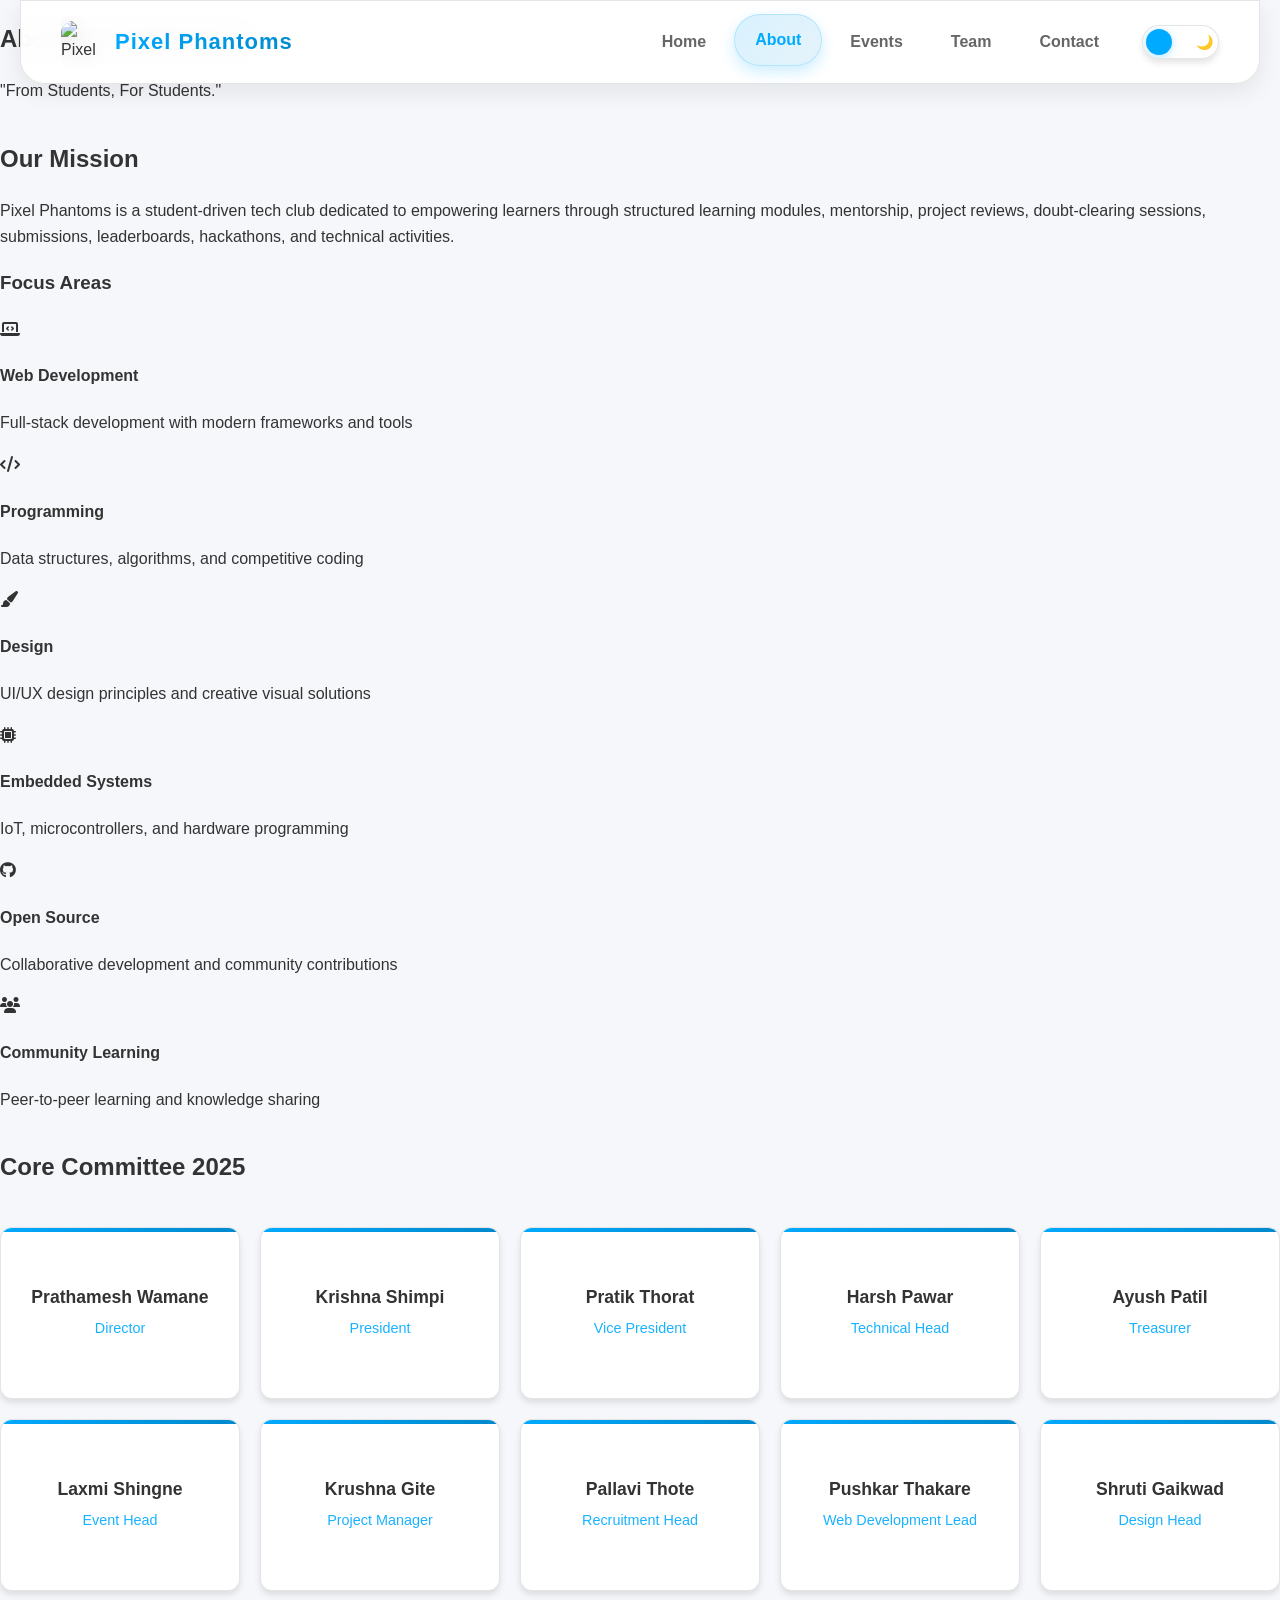
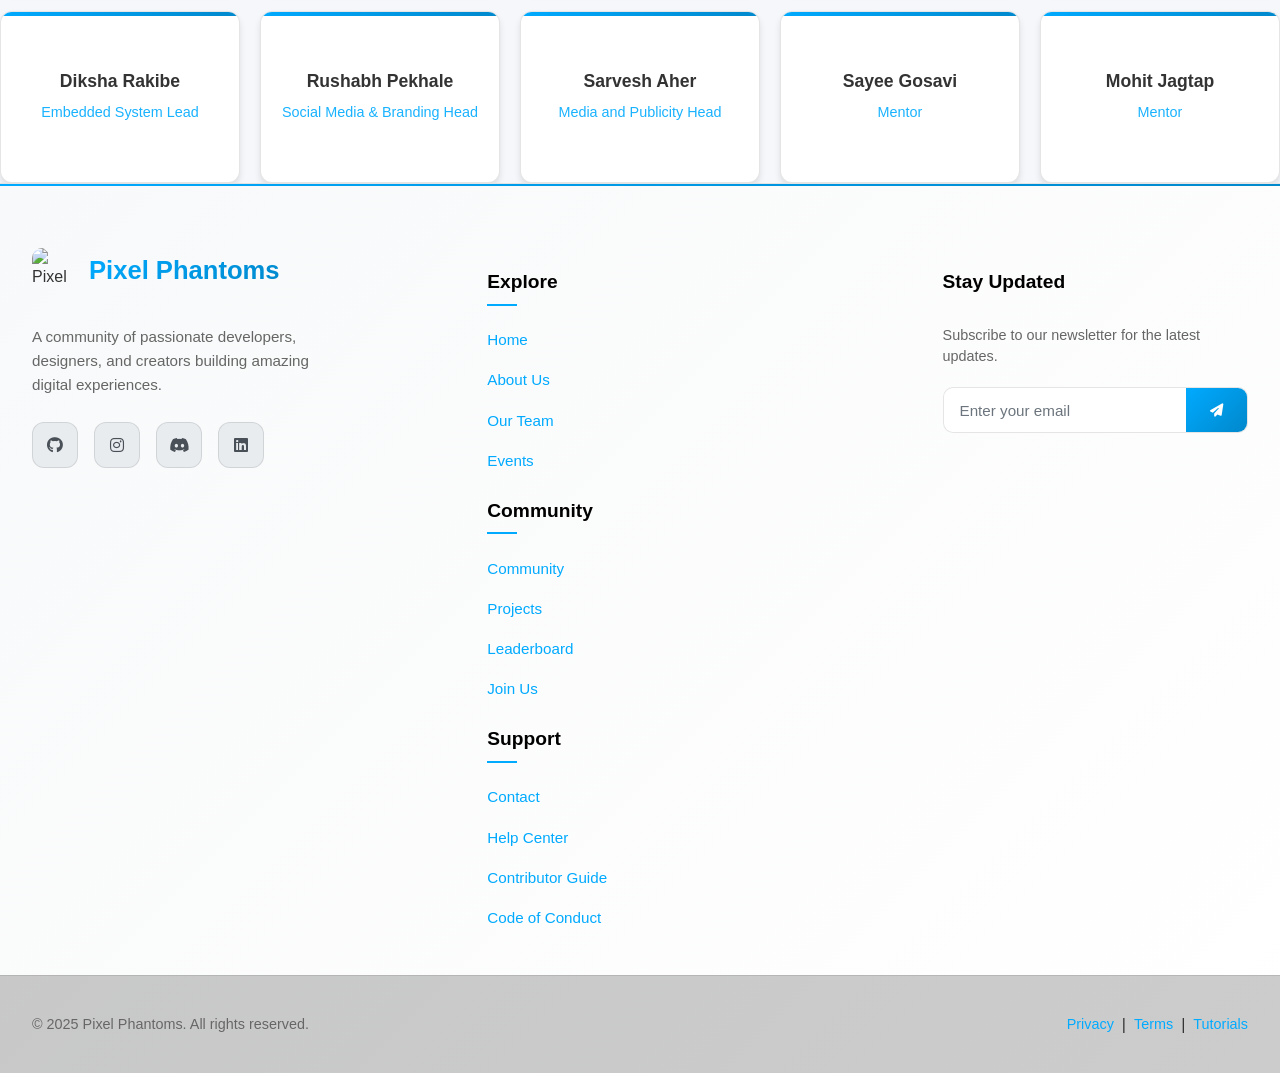
==== commit 1fe8580f: "Merge branch 'main' into fix-ui-issue" ====
--- a/about.html
+++ b/about.html
@@ -4,142 +4,206 @@
     <meta charset="UTF-8">
     <meta name="viewport" content="width=device-width, initial-scale=1.0">
     <title>Pixel Phantoms | About</title>
+    <meta name="description" content="Learn about Pixel Phantoms, a student-driven tech club dedicated to empowering learners through structured learning modules, mentorship, and technical activities.">
+    <link rel="icon" href="assets/logo.png">
+
+    <link rel="stylesheet" href="css/scroll-progress.css">
     <link rel="stylesheet" href="css/style.css">
     <link rel="stylesheet" href="css/about.css">
-    <link rel="stylesheet" href="css/home-gsap.css">
-    <script>renderNavbar('../');</script>
-    <link rel="stylesheet" href="css/back-to-top.css">
-    <link href="https://fonts.googleapis.com/css2?family=JetBrains+Mono:wght@400;700;800&display=swap" rel="stylesheet">
+    <link rel="stylesheet" href="css/cursor-effect.css">
+    <link rel="stylesheet" href="css/scroll-buttons.css">
     <link rel="stylesheet" href="https://cdnjs.cloudflare.com/ajax/libs/font-awesome/6.4.0/css/all.min.css">
 </head>
-<body class="hacker-theme">
-
-    <!-- SKIP TO CONTENT LINK (ACCESSIBILITY) -->
-    <a href="#main-about" class="skip-to-content" id="skip-link">
-        <i class="fas fa-forward"></i> Skip to Main Content
-    </a>
-
-    <div id="navbar-placeholder"></div>
-    <script src="js/navbar.js"></script>
-    <script>renderNavbar();</script>
-
-    <!-- ================= ABOUT SECTION ================= -->
-    <main id="main-about" tabindex="-1">
-    <section class="content">
-        <h2>About Pixel Phantoms</h2>
-        <p>
-            Welcome to Pixel Phantoms, a creative-tech collective built on imagination, innovation, and purposeful design. At Pixel Phantoms, we transform ideas into intelligent, visually compelling digital experiences that connect, inspire, and make an impact. Born from a passion for creativity and the power of technology, Pixel Phantoms brings together designers, developers, storytellers, and problem-solvers who thrive on pushing boundaries. We specialize in crafting digital products and visuals that resonate—not just aesthetically, but meaningfully.
-            <br><br>
-            Our motto: <strong>"From Students, For Students."</strong>
-        </p>
-
-        <p>
-            The club focuses on web development, programming, design, embedded systems, open source,
-            and community-driven learning with proper guidance from seniors and mentors.
-        </p>
-        
-        <h2>Why "Pixel Phantoms"</h2>
-        <p>Because the most powerful ideas often start as invisible sparks—shadows of creativity waiting to be brought into the digital world. <br>
-        Pixel Phantoms is where those "phantoms" take form and evolve into designs, experiences, and products that people remember.</p>
-        
-        <h2>Our Vision</h2>
-        <p>To become a leading hub for innovative digital experiences—where imagination meets advanced design, and where every creation leaves a lasting digital footprint.</p>
-        
-        <h2>Join our community</h2>
-        <p>Pixel Phantoms is more than a brand—it's a community of creators shaping the future of digital expression. <br>
-        Whether you're a collaborator, a client, or a curious explorer, we welcome you to be part of our journey.</p>
-    </section>
-
-    <!-- ================= CORE COMMITTEE SECTION ================= -->
-    <section class="content">
-        <h2>Core Committee 2025</h2>
-
-        <div class="committee-grid">
-            <div class="member-card">
+<body>
+    <div id="scroll-progress-container">
+        <div id="scroll-progress-bar"></div>
+    </div>
+
+<header>
+    <nav class="navbar" role="navigation" aria-label="Main navigation">
+        <div class="logo">
+            <img src="assets/logo_compressed.png" alt="Pixel Phantoms Logo">
+            <span>Pixel Phantoms</span>
+        </div>
+        <ul class="nav-links">
+            <li><a href="index.html">Home</a></li>
+            <li><a class="active" href="about.html" aria-current="page">About</a></li>
+             <li><a href="events.html">Events</a></li>
+             <li><a href="team.html">Team</a></li>
+            <li><a href="contact.html">Contact</a></li>
+            <li>
+                <div class="theme-toggle">
+                    <input type="checkbox" id="theme-switch" class="theme-switch" aria-label="Toggle dark mode">
+                    <label for="theme-switch" class="theme-label">
+                        <div class="toggle-thumb"></div>
+                        <span class="sun-icon">☀️</span>
+                        <span class="moon-icon">🌙</span>
+                    </label>
+                </div>
+            </li>
+        </ul>
+    </nav>
+</header>
+
+<!-- Hero Section -->
+<section class="hero-section" role="banner">
+    <div class="hero-content">
+        <h1 class="hero-title">About Pixel Phantoms</h1>
+        <div class="hero-subtitle">
+            <p class="motto">"From Students, For Students."</p>
+        </div>
+    </div>
+</section>
+
+<!-- Mission Section -->
+<section class="mission-section content-section" aria-labelledby="mission-heading">
+    <div class="container">
+        <h2 class="section-title" id="mission-heading">Our Mission</h2>
+        <div class="mission-content">
+            <p class="mission-description">
+                Pixel Phantoms is a student-driven tech club dedicated to empowering learners through
+                structured learning modules, mentorship, project reviews, doubt-clearing sessions, submissions,
+                leaderboards, hackathons, and technical activities.
+            </p>
+            
+            <div class="focus-areas">
+                <h3 id="focus-areas-heading">Focus Areas</h3>
+                <div class="focus-grid" role="list">
+                    <div class="focus-card" role="listitem" tabindex="0">
+                        <i class="fas fa-laptop-code icon" aria-hidden="true"></i>
+                        <h4>Web Development</h4>
+                        <p class="focus-card-desc">Full-stack development with modern frameworks and tools</p>
+                    </div>
+                    <div class="focus-card" role="listitem" tabindex="0">
+                        <i class="fas fa-code icon" aria-hidden="true"></i>
+                        <h4>Programming</h4>
+                        <p class="focus-card-desc">Data structures, algorithms, and competitive coding</p>
+                    </div>
+                    <div class="focus-card" role="listitem" tabindex="0">
+                        <i class="fas fa-paint-brush icon" aria-hidden="true"></i>
+                        <h4>Design</h4>
+                        <p class="focus-card-desc">UI/UX design principles and creative visual solutions</p>
+                    </div>
+                    <div class="focus-card" role="listitem" tabindex="0">
+                        <i class="fas fa-microchip icon" aria-hidden="true"></i>
+                        <h4>Embedded Systems</h4>
+                        <p class="focus-card-desc">IoT, microcontrollers, and hardware programming</p>
+                    </div>
+                    <div class="focus-card" role="listitem" tabindex="0">
+                        <i class="fab fa-github icon" aria-hidden="true"></i>
+                        <h4>Open Source</h4>
+                        <p class="focus-card-desc">Collaborative development and community contributions</p>
+                    </div>
+                    <div class="focus-card" role="listitem" tabindex="0">
+                        <i class="fas fa-users icon" aria-hidden="true"></i>
+                        <h4>Community Learning</h4>
+                        <p class="focus-card-desc">Peer-to-peer learning and knowledge sharing</p>
+                    </div>
+                </div>
+            </div>
+        </div>
+    </div>
+</section>
+
+<!-- ================= CORE COMMITTEE SECTION ================= -->
+
+<section class="committee-section content-section" aria-labelledby="committee-heading">
+    <div class="container">
+        <h2 class="section-title" id="committee-heading">Core Committee 2025</h2>
+
+        <div class="committee-grid" role="list">
+
+            <div class="member-card" role="listitem">
                 <h3>Prathamesh Wamane</h3>
                 <p>Director</p>
             </div>
 
-            <div class="member-card">
+            <div class="member-card" role="listitem">
                 <h3>Krishna Shimpi</h3>
                 <p>President</p>
             </div>
 
-            <div class="member-card">
+            <div class="member-card" role="listitem">
                 <h3>Pratik Thorat</h3>
                 <p>Vice President</p>
             </div>
 
-            <div class="member-card">
+            <div class="member-card" role="listitem">
                 <h3>Harsh Pawar</h3>
                 <p>Technical Head</p>
             </div>
 
-            <div class="member-card">
+            <div class="member-card" role="listitem">
                 <h3>Ayush Patil</h3>
                 <p>Treasurer</p>
             </div>
 
-            <div class="member-card">
+            <div class="member-card" role="listitem">
                 <h3>Laxmi Shingne</h3>
                 <p>Event Head</p>
             </div>
 
-            <div class="member-card">
+            <div class="member-card" role="listitem">
                 <h3>Krushna Gite</h3>
                 <p>Project Manager</p>
             </div>
 
-            <div class="member-card">
+            <div class="member-card" role="listitem">
                 <h3>Pallavi Thote</h3>
                 <p>Recruitment Head</p>
             </div>
 
-            <div class="member-card">
+            <div class="member-card" role="listitem">
                 <h3>Pushkar Thakare</h3>
                 <p>Web Development Lead</p>
             </div>
 
-            <div class="member-card">
+            <div class="member-card" role="listitem">
                 <h3>Shruti Gaikwad</h3>
                 <p>Design Head</p>
             </div>
 
-            <div class="member-card">
+            <div class="member-card" role="listitem">
                 <h3>Diksha Rakibe</h3>
                 <p>Embedded System Lead</p>
             </div>
 
-            <div class="member-card">
+            <div class="member-card" role="listitem">
                 <h3>Rushabh Pekhale</h3>
                 <p>Social Media & Branding Head</p>
             </div>
 
-            <div class="member-card">
+            <div class="member-card" role="listitem">
                 <h3>Sarvesh Aher</h3>
                 <p>Media and Publicity Head</p>
             </div>
 
-            <div class="member-card">
+            <div class="member-card" role="listitem">
                 <h3>Sayee Gosavi</h3>
                 <p>Mentor</p>
             </div>
 
-            <div class="member-card">
+            <div class="member-card" role="listitem">
                 <h3>Mohit Jagtap</h3>
                 <p>Mentor</p>
             </div>
-        </div>
-    </section>
-    </main>
+
+        </div>
+    </div>
+</section>
 
     <div id="footer-placeholder"></div>
     <script src="js/footer.js"></script>
     <script>
-        renderFooter();
+        renderFooter('');
     </script>
 
-    <script src="js/theme.js"></script>
-    <script src="js/back-to-top.js"></script>
+<script src="js/theme.min.js"></script>
+
+<script src="js/back-to-top.min.js"></script>
+<script src="js/scroll-progress.js"></script>
+<script src="js/cursor-effect.js"></script>
+<script src="js/scroll-buttons.js"></script>
+
 </body>
 </html>
--- a/css/scroll-buttons.css
+++ b/css/scroll-buttons.css
@@ -0,0 +1,139 @@
+/* Scroll Buttons - Both Top and Bottom */
+.scroll-button {
+    position: fixed;
+    right: 30px;
+    width: 50px;
+    height: 50px;
+    border: none;
+    border-radius: 50%;
+    cursor: pointer;
+    font-size: 1.2rem;
+    box-shadow: 0 5px 15px rgba(0, 0, 0, 0.3);
+    opacity: 0;
+    visibility: hidden;
+    transition: all 0.4s cubic-bezier(0.4, 0, 0.2, 1);
+    z-index: 9999;
+    display: flex;
+    align-items: center;
+    justify-content: center;
+    color: white;
+}
+
+.scroll-button.visible {
+    opacity: 1;
+    visibility: visible;
+    transform: translateX(0);
+}
+
+#back-to-top {
+    bottom: 100px;
+    background: var(--accent-color, #00aaff);
+    transform: translateX(100px);
+}
+
+#back-to-top:hover {
+    background: linear-gradient(135deg, var(--accent-color), #0088cc);
+    transform: translateY(-5px) scale(1.05);
+    box-shadow: 0 8px 25px rgba(0, 170, 255, 0.5);
+}
+
+#back-to-top:active {
+    transform: translateY(-3px) scale(0.98);
+}
+
+#scroll-to-bottom {
+    bottom: 30px;
+    background: var(--neon-green, #0aff9d);
+    color: #000;
+    transform: translateX(100px);
+}
+
+#scroll-to-bottom:hover {
+    background: linear-gradient(135deg, #0aff9d, #00ff88);
+    transform: translateY(-5px) scale(1.05);
+    box-shadow: 0 8px 25px rgba(10, 255, 157, 0.5);
+}
+
+#scroll-to-bottom:active {
+    transform: translateY(-3px) scale(0.98);
+}
+
+#back-to-top:focus-visible,
+#scroll-to-bottom:focus-visible {
+    outline: 3px solid var(--accent-color);
+    outline-offset: 4px;
+}
+
+.scroll-button::before {
+    content: attr(aria-label);
+    position: absolute;
+    right: calc(100% + 10px);
+    background: rgba(0, 0, 0, 0.9);
+    color: white;
+    padding: 8px 12px;
+    border-radius: 6px;
+    font-size: 0.85rem;
+    white-space: nowrap;
+    opacity: 0;
+    pointer-events: none;
+    transition: opacity 0.3s ease;
+    font-family: inherit;
+}
+
+.scroll-button:hover::before {
+    opacity: 1;
+}
+
+@media (max-width: 768px) {
+    .scroll-button {
+        right: 20px;
+        width: 45px;
+        height: 45px;
+        font-size: 1rem;
+    }
+    
+    #back-to-top {
+        bottom: 80px;
+    }
+    
+    #scroll-to-bottom {
+        bottom: 20px;
+    }
+    
+    .scroll-button::before {
+        display: none;
+    }
+}
+
+@media (max-width: 480px) {
+    .scroll-button {
+        right: 15px;
+        width: 40px;
+        height: 40px;
+        font-size: 0.9rem;
+    }
+    
+    #back-to-top {
+        bottom: 70px;
+    }
+    
+    #scroll-to-bottom {
+        bottom: 15px;
+    }
+}
+
+@media (prefers-reduced-motion: reduce) {
+    .scroll-button {
+        transition: opacity 0.2s ease, visibility 0.2s ease;
+    }
+    
+    .scroll-button:hover {
+        transform: none;
+    }
+}
+
+@media (prefers-contrast: high) {
+    .scroll-button {
+        border: 2px solid currentColor;
+    }
+}
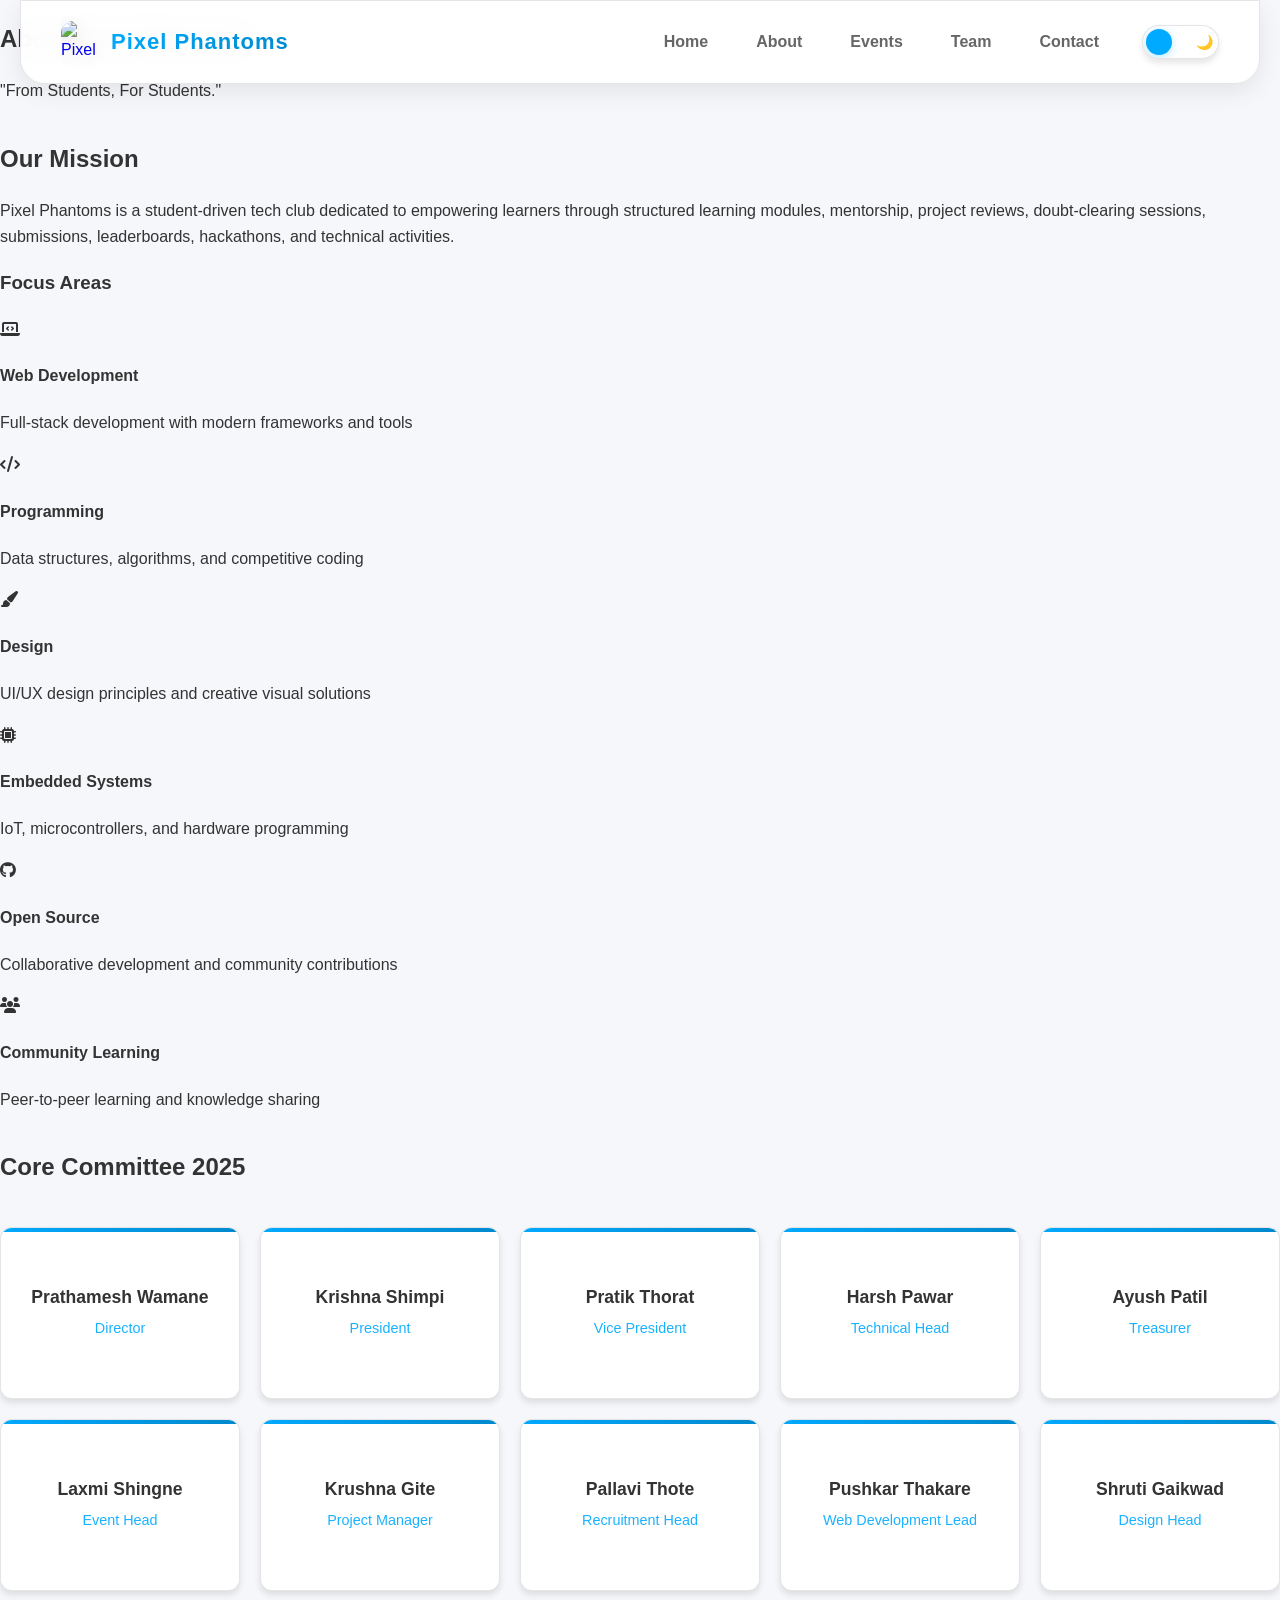
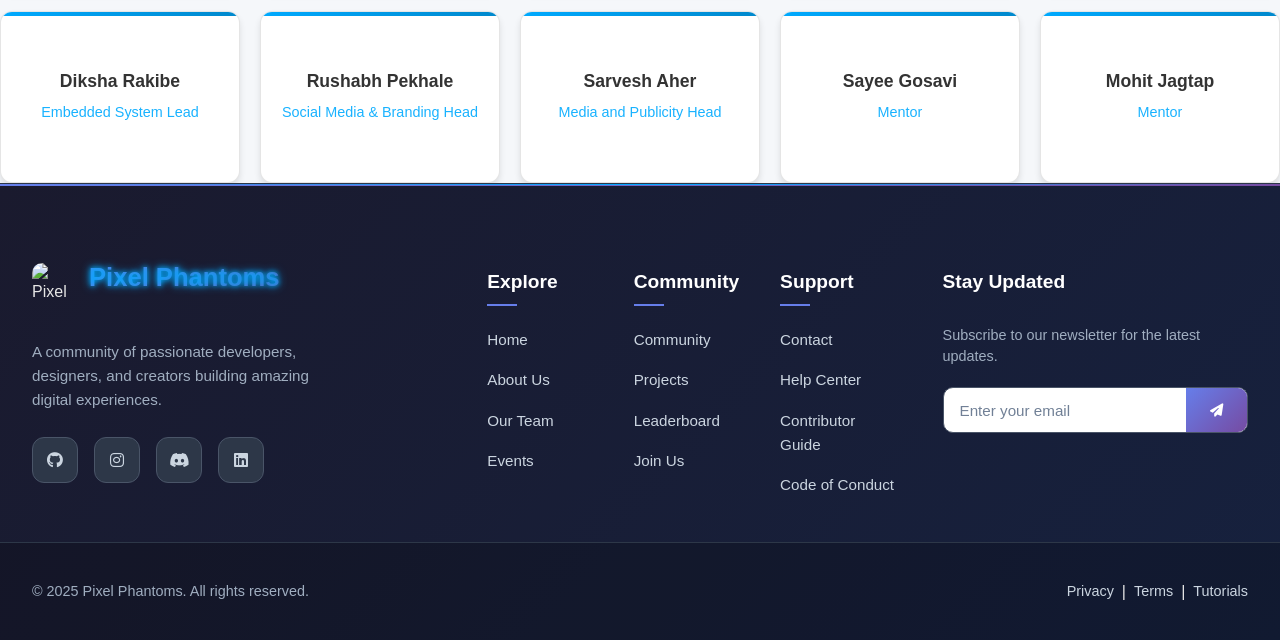
==== commit 5d4f31b9: "Merge pull request #266 from sowmiyaramanathan/fix/logo-nav Fix: Logo navigation from About page" ====
--- a/about.html
+++ b/about.html
@@ -1,209 +1,218 @@
 <!DOCTYPE html>
 <html lang="en">
-<head>
-    <meta charset="UTF-8">
-    <meta name="viewport" content="width=device-width, initial-scale=1.0">
+  <head>
+    <meta charset="UTF-8" />
+    <meta name="viewport" content="width=device-width, initial-scale=1.0" />
     <title>Pixel Phantoms | About</title>
-    <meta name="description" content="Learn about Pixel Phantoms, a student-driven tech club dedicated to empowering learners through structured learning modules, mentorship, and technical activities.">
-    <link rel="icon" href="assets/logo.png">
-
-    <link rel="stylesheet" href="css/scroll-progress.css">
-    <link rel="stylesheet" href="css/style.css">
-    <link rel="stylesheet" href="css/about.css">
-    <link rel="stylesheet" href="css/cursor-effect.css">
-    <link rel="stylesheet" href="css/scroll-buttons.css">
-    <link rel="stylesheet" href="https://cdnjs.cloudflare.com/ajax/libs/font-awesome/6.4.0/css/all.min.css">
-</head>
-<body>
+    <meta
+      name="description"
+      content="Learn about Pixel Phantoms, a student-driven tech club dedicated to empowering learners through structured learning modules, mentorship, and technical activities."
+    />
+    <link rel="icon" href="assets/logo.png" />
+
+    <link rel="stylesheet" href="css/scroll-progress.css" />
+    <link rel="stylesheet" href="css/style.css" />
+    <link rel="stylesheet" href="css/about.css" />
+    <link rel="stylesheet" href="css/cursor-effect.css" />
+    <link rel="stylesheet" href="css/scroll-buttons.css" />
+    <link
+      rel="stylesheet"
+      href="https://cdnjs.cloudflare.com/ajax/libs/font-awesome/6.4.0/css/all.min.css"
+    />
+  </head>
+  <body class="hacker-theme">
+    <!-- SKIP TO CONTENT LINK (ACCESSIBILITY) -->
+    <a href="#main-content" class="skip-to-content" id="skip-link">
+      <i class="fas fa-forward" aria-hidden="true"></i>Skip to main content
+    </a>
+
+    <div id="cursor-highlight"></div>
+    <div id="navbar-placeholder"></div>
+    <script src="js/navbar.js"></script>
+    <script>
+      renderNavbar("");
+    </script>
     <div id="scroll-progress-container">
-        <div id="scroll-progress-bar"></div>
+      <div id="scroll-progress-bar"></div>
     </div>
 
-<header>
-    <nav class="navbar" role="navigation" aria-label="Main navigation">
-        <div class="logo">
-            <img src="assets/logo_compressed.png" alt="Pixel Phantoms Logo">
-            <span>Pixel Phantoms</span>
-        </div>
-        <ul class="nav-links">
-            <li><a href="index.html">Home</a></li>
-            <li><a class="active" href="about.html" aria-current="page">About</a></li>
-             <li><a href="events.html">Events</a></li>
-             <li><a href="team.html">Team</a></li>
-            <li><a href="contact.html">Contact</a></li>
-            <li>
-                <div class="theme-toggle">
-                    <input type="checkbox" id="theme-switch" class="theme-switch" aria-label="Toggle dark mode">
-                    <label for="theme-switch" class="theme-label">
-                        <div class="toggle-thumb"></div>
-                        <span class="sun-icon">☀️</span>
-                        <span class="moon-icon">🌙</span>
-                    </label>
-                </div>
-            </li>
-        </ul>
-    </nav>
-</header>
-
-<!-- Hero Section -->
-<section class="hero-section" role="banner">
-    <div class="hero-content">
+    <!-- Hero Section -->
+    <section class="hero-section" role="banner">
+      <div class="hero-content">
         <h1 class="hero-title">About Pixel Phantoms</h1>
         <div class="hero-subtitle">
-            <p class="motto">"From Students, For Students."</p>
+          <p class="motto">"From Students, For Students."</p>
         </div>
-    </div>
-</section>
-
-<!-- Mission Section -->
-<section class="mission-section content-section" aria-labelledby="mission-heading">
-    <div class="container">
+      </div>
+    </section>
+
+    <!-- Mission Section -->
+    <section
+      class="mission-section content-section"
+      aria-labelledby="mission-heading"
+    >
+      <div class="container">
         <h2 class="section-title" id="mission-heading">Our Mission</h2>
         <div class="mission-content">
-            <p class="mission-description">
-                Pixel Phantoms is a student-driven tech club dedicated to empowering learners through
-                structured learning modules, mentorship, project reviews, doubt-clearing sessions, submissions,
-                leaderboards, hackathons, and technical activities.
-            </p>
-            
-            <div class="focus-areas">
-                <h3 id="focus-areas-heading">Focus Areas</h3>
-                <div class="focus-grid" role="list">
-                    <div class="focus-card" role="listitem" tabindex="0">
-                        <i class="fas fa-laptop-code icon" aria-hidden="true"></i>
-                        <h4>Web Development</h4>
-                        <p class="focus-card-desc">Full-stack development with modern frameworks and tools</p>
-                    </div>
-                    <div class="focus-card" role="listitem" tabindex="0">
-                        <i class="fas fa-code icon" aria-hidden="true"></i>
-                        <h4>Programming</h4>
-                        <p class="focus-card-desc">Data structures, algorithms, and competitive coding</p>
-                    </div>
-                    <div class="focus-card" role="listitem" tabindex="0">
-                        <i class="fas fa-paint-brush icon" aria-hidden="true"></i>
-                        <h4>Design</h4>
-                        <p class="focus-card-desc">UI/UX design principles and creative visual solutions</p>
-                    </div>
-                    <div class="focus-card" role="listitem" tabindex="0">
-                        <i class="fas fa-microchip icon" aria-hidden="true"></i>
-                        <h4>Embedded Systems</h4>
-                        <p class="focus-card-desc">IoT, microcontrollers, and hardware programming</p>
-                    </div>
-                    <div class="focus-card" role="listitem" tabindex="0">
-                        <i class="fab fa-github icon" aria-hidden="true"></i>
-                        <h4>Open Source</h4>
-                        <p class="focus-card-desc">Collaborative development and community contributions</p>
-                    </div>
-                    <div class="focus-card" role="listitem" tabindex="0">
-                        <i class="fas fa-users icon" aria-hidden="true"></i>
-                        <h4>Community Learning</h4>
-                        <p class="focus-card-desc">Peer-to-peer learning and knowledge sharing</p>
-                    </div>
-                </div>
+          <p class="mission-description">
+            Pixel Phantoms is a student-driven tech club dedicated to empowering
+            learners through structured learning modules, mentorship, project
+            reviews, doubt-clearing sessions, submissions, leaderboards,
+            hackathons, and technical activities.
+          </p>
+
+          <div class="focus-areas">
+            <h3 id="focus-areas-heading">Focus Areas</h3>
+            <div class="focus-grid" role="list">
+              <div class="focus-card" role="listitem" tabindex="0">
+                <i class="fas fa-laptop-code icon" aria-hidden="true"></i>
+                <h4>Web Development</h4>
+                <p class="focus-card-desc">
+                  Full-stack development with modern frameworks and tools
+                </p>
+              </div>
+              <div class="focus-card" role="listitem" tabindex="0">
+                <i class="fas fa-code icon" aria-hidden="true"></i>
+                <h4>Programming</h4>
+                <p class="focus-card-desc">
+                  Data structures, algorithms, and competitive coding
+                </p>
+              </div>
+              <div class="focus-card" role="listitem" tabindex="0">
+                <i class="fas fa-paint-brush icon" aria-hidden="true"></i>
+                <h4>Design</h4>
+                <p class="focus-card-desc">
+                  UI/UX design principles and creative visual solutions
+                </p>
+              </div>
+              <div class="focus-card" role="listitem" tabindex="0">
+                <i class="fas fa-microchip icon" aria-hidden="true"></i>
+                <h4>Embedded Systems</h4>
+                <p class="focus-card-desc">
+                  IoT, microcontrollers, and hardware programming
+                </p>
+              </div>
+              <div class="focus-card" role="listitem" tabindex="0">
+                <i class="fab fa-github icon" aria-hidden="true"></i>
+                <h4>Open Source</h4>
+                <p class="focus-card-desc">
+                  Collaborative development and community contributions
+                </p>
+              </div>
+              <div class="focus-card" role="listitem" tabindex="0">
+                <i class="fas fa-users icon" aria-hidden="true"></i>
+                <h4>Community Learning</h4>
+                <p class="focus-card-desc">
+                  Peer-to-peer learning and knowledge sharing
+                </p>
+              </div>
             </div>
+          </div>
         </div>
-    </div>
-</section>
-
-<!-- ================= CORE COMMITTEE SECTION ================= -->
-
-<section class="committee-section content-section" aria-labelledby="committee-heading">
-    <div class="container">
-        <h2 class="section-title" id="committee-heading">Core Committee 2025</h2>
+      </div>
+    </section>
+
+    <!-- ================= CORE COMMITTEE SECTION ================= -->
+
+    <section
+      class="committee-section content-section"
+      aria-labelledby="committee-heading"
+    >
+      <div class="container">
+        <h2 class="section-title" id="committee-heading">
+          Core Committee 2025
+        </h2>
 
         <div class="committee-grid" role="list">
-
-            <div class="member-card" role="listitem">
-                <h3>Prathamesh Wamane</h3>
-                <p>Director</p>
-            </div>
-
-            <div class="member-card" role="listitem">
-                <h3>Krishna Shimpi</h3>
-                <p>President</p>
-            </div>
-
-            <div class="member-card" role="listitem">
-                <h3>Pratik Thorat</h3>
-                <p>Vice President</p>
-            </div>
-
-            <div class="member-card" role="listitem">
-                <h3>Harsh Pawar</h3>
-                <p>Technical Head</p>
-            </div>
-
-            <div class="member-card" role="listitem">
-                <h3>Ayush Patil</h3>
-                <p>Treasurer</p>
-            </div>
-
-            <div class="member-card" role="listitem">
-                <h3>Laxmi Shingne</h3>
-                <p>Event Head</p>
-            </div>
-
-            <div class="member-card" role="listitem">
-                <h3>Krushna Gite</h3>
-                <p>Project Manager</p>
-            </div>
-
-            <div class="member-card" role="listitem">
-                <h3>Pallavi Thote</h3>
-                <p>Recruitment Head</p>
-            </div>
-
-            <div class="member-card" role="listitem">
-                <h3>Pushkar Thakare</h3>
-                <p>Web Development Lead</p>
-            </div>
-
-            <div class="member-card" role="listitem">
-                <h3>Shruti Gaikwad</h3>
-                <p>Design Head</p>
-            </div>
-
-            <div class="member-card" role="listitem">
-                <h3>Diksha Rakibe</h3>
-                <p>Embedded System Lead</p>
-            </div>
-
-            <div class="member-card" role="listitem">
-                <h3>Rushabh Pekhale</h3>
-                <p>Social Media & Branding Head</p>
-            </div>
-
-            <div class="member-card" role="listitem">
-                <h3>Sarvesh Aher</h3>
-                <p>Media and Publicity Head</p>
-            </div>
-
-            <div class="member-card" role="listitem">
-                <h3>Sayee Gosavi</h3>
-                <p>Mentor</p>
-            </div>
-
-            <div class="member-card" role="listitem">
-                <h3>Mohit Jagtap</h3>
-                <p>Mentor</p>
-            </div>
-
+          <div class="member-card" role="listitem">
+            <h3>Prathamesh Wamane</h3>
+            <p>Director</p>
+          </div>
+
+          <div class="member-card" role="listitem">
+            <h3>Krishna Shimpi</h3>
+            <p>President</p>
+          </div>
+
+          <div class="member-card" role="listitem">
+            <h3>Pratik Thorat</h3>
+            <p>Vice President</p>
+          </div>
+
+          <div class="member-card" role="listitem">
+            <h3>Harsh Pawar</h3>
+            <p>Technical Head</p>
+          </div>
+
+          <div class="member-card" role="listitem">
+            <h3>Ayush Patil</h3>
+            <p>Treasurer</p>
+          </div>
+
+          <div class="member-card" role="listitem">
+            <h3>Laxmi Shingne</h3>
+            <p>Event Head</p>
+          </div>
+
+          <div class="member-card" role="listitem">
+            <h3>Krushna Gite</h3>
+            <p>Project Manager</p>
+          </div>
+
+          <div class="member-card" role="listitem">
+            <h3>Pallavi Thote</h3>
+            <p>Recruitment Head</p>
+          </div>
+
+          <div class="member-card" role="listitem">
+            <h3>Pushkar Thakare</h3>
+            <p>Web Development Lead</p>
+          </div>
+
+          <div class="member-card" role="listitem">
+            <h3>Shruti Gaikwad</h3>
+            <p>Design Head</p>
+          </div>
+
+          <div class="member-card" role="listitem">
+            <h3>Diksha Rakibe</h3>
+            <p>Embedded System Lead</p>
+          </div>
+
+          <div class="member-card" role="listitem">
+            <h3>Rushabh Pekhale</h3>
+            <p>Social Media & Branding Head</p>
+          </div>
+
+          <div class="member-card" role="listitem">
+            <h3>Sarvesh Aher</h3>
+            <p>Media and Publicity Head</p>
+          </div>
+
+          <div class="member-card" role="listitem">
+            <h3>Sayee Gosavi</h3>
+            <p>Mentor</p>
+          </div>
+
+          <div class="member-card" role="listitem">
+            <h3>Mohit Jagtap</h3>
+            <p>Mentor</p>
+          </div>
         </div>
-    </div>
-</section>
+      </div>
+    </section>
 
     <div id="footer-placeholder"></div>
     <script src="js/footer.js"></script>
     <script>
-        renderFooter('');
+      renderFooter("");
     </script>
 
-<script src="js/theme.min.js"></script>
-
-<script src="js/back-to-top.min.js"></script>
-<script src="js/scroll-progress.js"></script>
-<script src="js/cursor-effect.js"></script>
-<script src="js/scroll-buttons.js"></script>
-
-</body>
-</html>+    <script src="js/theme.min.js"></script>
+
+    <script src="js/back-to-top.min.js"></script>
+    <script src="js/scroll-progress.js"></script>
+    <script src="js/cursor-effect.js"></script>
+    <script src="js/scroll-buttons.js"></script>
+  </body>
+</html>
--- a/css/style.css
+++ b/css/style.css
@@ -1,2233 +1,4233 @@
 /* CSS VARIABLES FOR THEMES */
 :root {
-  /* Light theme variables */
-  --bg-primary: #f5f7fa;
-  --bg-secondary: #ffffff;
-  --bg-navbar: rgba(255, 255, 255, 0.95);
-  --bg-navbar-scrolled: rgba(255, 255, 255, 0.98);
-  --text-primary: #333333;
-  --text-secondary: #666666;
-  --accent-color: #00aaff;
-  --border-color: rgba(0, 0, 0, 0.1);
-  --card-bg: #ffffff;
-  --input-bg: #ffffff;
-  --shadow: 0 4px 6px rgba(0, 0, 0, 0.1);
-  --nav-shadow: 0 8px 25px rgba(0, 0, 0, 0.08);
-  
-  /* Footer Light Theme Variables */
-  --footer-bg: #f8f9fa;
-  --footer-bg-secondary: #ffffff;
-  --footer-text: #333333;
-  --footer-text-secondary: #666666;
-  --footer-heading: #000000;
-  --footer-link: #00aaff;
-  --footer-link-hover: #0088cc;
-  --footer-border: rgba(0, 0, 0, 0.1);
-  --social-bg: #e9ecef;
-  --social-bg-hover: #dee2e6;
-  --social-icon: #495057;
-  --social-icon-hover: #000000;
-  --social-border: rgba(0, 0, 0, 0.1);
-  --input-bg: #ffffff;
-  --input-border: rgba(0, 0, 0, 0.1);
-  --input-text: #333333;
-  --input-placeholder: #6c757d;
-  --accent-primary: #00aaff;
-  --accent-secondary: #0088cc;
-  
-  /* Animation durations for cross-browser consistency */
-  --animation-fast: 200ms;
-  --animation-medium: 300ms;
-  --animation-slow: 400ms;
-}
+    /* Light theme variables */
+    --bg-primary: #f5f7fa;
+    --bg-secondary: #ffffff;
+    --bg-navbar: rgba(255, 255, 255, 0.95);
+    --bg-navbar-scrolled: rgba(255, 255, 255, 0.98);
+    --text-primary: #333333;
+    --text-secondary: #666666;
+    --accent-color: #00aaff;
+    --border-color: rgba(0, 0, 0, 0.1);
+    --card-bg: #ffffff;
+    --input-bg: #ffffff;
+    --shadow: 0 4px 6px rgba(0, 0, 0, 0.1);
+    --nav-shadow: 0 8px 25px rgba(0, 0, 0, 0.08);
+  
+    /* Footer Light Theme Variables */
+    --footer-bg: #1a1a2e;
+    --footer-bg-secondary: #16213e;
+    --footer-text: #e6e6e6;
+    --footer-text-secondary: #a0aec0;
+    --footer-heading: #ffffff;
+    --footer-link: #cbd5e0;
+    --footer-link-hover: #ffffff;
+    --footer-border: #2d3748;
+    --social-bg: #2d3748;
+    --social-bg-hover: #4a5568;
+    --social-icon: #cbd5e0;
+    --social-icon-hover: #ffffff;
+    --social-border: #4a5568;
+    --footer-input-bg: #2d3748;
+    --input-border: #4a5568;
+    --input-text: #e2e8f0;
+    --input-placeholder: #718096;
+    --accent-primary: #667eea;
+    --accent-secondary: #764ba2;
+  
+    /* Shared UI Tokens for Consistency */
+    --spacing-xs: 4px;
+    --spacing-sm: 8px;
+    --spacing-md: 16px;
+    --spacing-lg: 20px;
+    --spacing-xl: 30px;
+    --spacing-xxl: 40px;
+  
+    --shadow-hover: 0 8px 25px rgba(0, 170, 255, 0.2);
+    --shadow-hover-strong: 0 12px 30px rgba(0, 170, 255, 0.3);
+  
+    --hover-transform: translateY(-5px);
+    --hover-transform-strong: translateY(-8px) scale(1.02);
+  
+    --border-radius-sm: 8px;
+    --border-radius-md: 12px;
+    --border-radius-lg: 16px;
+    --border-radius-xl: 20px;
+  }
+  
+  [data-theme="dark"] {
+    /* Dark theme variables */
+    --bg-primary: #0d0f14;
+    --bg-secondary: #13161d;
+    --bg-navbar: rgba(19, 22, 29, 0.95);
+    --bg-navbar-scrolled: rgba(19, 22, 29, 0.98);
+    --text-primary: #ffffff;
+    --text-secondary: #bbbbbb;
+    --accent-color: #00aaff;
+    --border-color: rgba(255, 255, 255, 0.1);
+    --card-bg: #1a1d25;
+    --input-bg: #1a1d25;
+    --shadow: 0 4px 6px rgba(0, 0, 0, 0.3);
+    --nav-shadow: 0 8px 25px rgba(0, 0, 0, 0.2);
+    
+    /* Footer Dark Theme Variables */
+    --footer-bg: #0f1419;
+    --footer-bg-secondary: #1a202c;
+    --footer-text: #e2e8f0;
+    --footer-text-secondary: #a0aec0;
+    --footer-heading: #ffffff;
+    --footer-link: #cbd5e0;
+    --footer-link-hover: #ffffff;
+    --footer-border: #2d3748;
+    --social-bg: #2d3748;
+    --social-bg-hover: #4a5568;
+    --social-icon: #cbd5e0;
+    --social-icon-hover: #ffffff;
+    --social-border: #4a5568;
+    --footer-input-bg: #2d3748;
+    --input-border: #4a5568;
+    --input-text: #e2e8f0;
+    --input-placeholder: #718096;
+    --accent-primary: #00aaff;
+    --accent-secondary: #0088cc;
+    
+    /* Neon colors for dark theme */
+    --neon-green: #0aff9d;
+    --neon-cyan: #00aaff;
+    --neon-purple: #bc13fe;
+    --neon-red: #ff003c;
+    
+    /* Stats Widget Variables for Dark Theme */
+    --panel-bg: rgba(26, 29, 37, 0.85);
+    --panel-border: 1px solid rgba(255, 255, 255, 0.1);
+    --text-main: #ffffff;
+    --text-dim: #bbbbbb;
+    --font-hud: 'JetBrains Mono', monospace;
+    --font-mono: 'JetBrains Mono', monospace;
+  
+    /* Shared UI Tokens for Consistency */
+    --spacing-xs: 4px;
+    --spacing-sm: 8px;
+    --spacing-md: 16px;
+    --spacing-lg: 20px;
+    --spacing-xl: 30px;
+    --spacing-xxl: 40px;
+  
+    --shadow-hover: 0 8px 25px rgba(0, 170, 255, 0.2);
+    --shadow-hover-strong: 0 12px 30px rgba(0, 170, 255, 0.3);
+  
+    --hover-transform: translateY(-5px);
+    --hover-transform-strong: translateY(-8px) scale(1.02);
+  
+    --border-radius-sm: 8px;
+    --border-radius-md: 12px;
+    --border-radius-lg: 16px;
+    --border-radius-xl: 20px;
+  }
+  
+  /* GENERAL */
+  html {
+      overflow-x: hidden;
+      width: 100%;
+  }
+  
+  body {
+      margin: 0;
+      padding: 0;
+      font-family: 'Segoe UI', Tahoma, Geneva, Verdana, sans-serif;
+      background: var(--bg-primary);
+      color: var(--text-primary);
+      transition: background-color var(--animation-slow) ease, color var(--animation-slow) ease;
+      display: flex;
+      flex-direction: column;
+      min-height: 100vh;
+      line-height: 1.6;
+      overflow-x: hidden;
+      width: 100%;
+      position: relative;
+  }
+  
+  /* Prevent body scroll when mobile menu is open */
+  body.mobile-menu-open {
+      overflow: hidden;
+      position: fixed;
+      width: 100%;
+      height: 100%;
+  }
+  
+  /* MAIN CONTENT WRAPPER */
+  .main-content,
+  main {
+      flex: 1;
+      padding-top: 80px; /* Account for fixed navbar */
+      min-height: calc(100vh - 80px);
+  }
+  
+  /* Specific adjustment for main element on index page */
+  main#main-content {
+      padding-top: 80px;
+  }
+  
+  /* NAVBAR - UPDATED WITH CURVED DESIGN AND ANIMATIONS */
+  .navbar {
+      display: flex;
+      justify-content: space-between;
+      align-items: center;
+      background: var(--bg-navbar);
+      padding: 15px 40px;
+      position: fixed;
+      top: 0;
+      left: 0;
+      right: 0;
+      z-index: 1000;
+      transition: all var(--animation-slow) cubic-bezier(0.4, 0, 0.2, 1);
+      backdrop-filter: blur(15px);
+      -webkit-backdrop-filter: blur(15px);
+      border-bottom-left-radius: 25px;
+      border-bottom-right-radius: 25px;
+      box-shadow: var(--nav-shadow);
+      border: 1px solid var(--border-color);
+      margin: 0 20px;
+      width: calc(100% - 40px);
+      box-sizing: border-box;
+      transform: translateY(0);
+  }
+  
+  /* Navbar scroll effect */
+  .navbar.scrolled {
+      background: var(--bg-navbar-scrolled);
+      padding: 12px 40px;
+      border-bottom-left-radius: 20px;
+      border-bottom-right-radius: 20px;
+      box-shadow: 0 10px 30px rgba(0, 0, 0, 0.15);
+      transform: translateY(0);
+  }
+  
+  /* Logo with animation */
+  .logo {
+      display: flex;
+      align-items: center;
+      gap: 12px;
+      position: relative;
+      overflow: hidden;
+      padding: 5px 0;
+  }
+  
+  .logo-link {
+      display: flex;
+      align-items: center;
+      gap: 8px;
+      text-decoration: none;
+  }
+  
+  .logo::before {
+      content: '';
+      position: absolute;
+      bottom: 0;
+      left: 0;
+      width: 0;
+      height: 2px;
+      background: linear-gradient(90deg, var(--accent-color), #0088cc);
+      transition: width var(--animation-slow) ease;
+  }
+  
+  .logo:hover::before {
+      width: 100%;
+  }
+  
+  .logo img {
+      width: 42px;
+      height: 42px;
+      border-radius: 12px;
+      transition: all var(--animation-slow) cubic-bezier(0.4, 0, 0.2, 1);
+      filter: drop-shadow(0 4px 8px rgba(0, 0, 0, 0.1));
+  }
+  
+  .logo:hover img {
+      transform: scale(1.1) rotate(5deg);
+      filter: drop-shadow(0 6px 12px rgba(0, 170, 255, 0.3));
+  }
+  
+  .logo span {
+      font-size: 22px;
+      font-weight: 700;
+      letter-spacing: 1px;
+      background: linear-gradient(135deg, var(--accent-color), #0088cc);
+      -webkit-background-clip: text;
+      -webkit-text-fill-color: transparent;
+      background-clip: text;
+      transition: all var(--animation-medium) ease;
+  }
+  
+  .logo:hover span {
+      letter-spacing: 1.2px;
+  }
+  
+  /* Navigation Links with Curved Design */
+  .nav-links {
+      display: flex;
+      list-style: none;
+      gap: 8px;
+      align-items: center;
+      margin: 0;
+      padding: 0;
+      position: relative;
+  }
+  
+  .nav-links li {
+      position: relative;
+  }
+  
+  .nav-links a {
+      color: var(--text-secondary);
+      text-decoration: none;
+      font-size: 16px;
+      font-weight: 600;
+      transition: all var(--animation-slow) cubic-bezier(0.4, 0, 0.2, 1);
+      padding: 12px 20px;
+      border-radius: 50px;
+      position: relative;
+      overflow: hidden;
+      display: flex;
+      align-items: center;
+      gap: 8px;
+  }
+  
+  .nav-links a::before {
+      content: '';
+      position: absolute;
+      top: 0;
+      left: -100%;
+      width: 100%;
+      height: 100%;
+      background: linear-gradient(90deg, transparent, rgba(0, 170, 255, 0.1), transparent);
+      transition: left 0.6s ease;
+  }
+  
+  .nav-links a:hover::before {
+      left: 100%;
+  }
+  
+  .nav-links a:hover,
+  .nav-links .active {
+      color: var(--accent-color);
+      background: rgba(0, 170, 255, 0.08);
+      transform: translateY(-2px);
+      box-shadow: 0 6px 15px rgba(0, 170, 255, 0.2);
+  }
+  
+  .nav-links .active {
+      background: linear-gradient(135deg, rgba(0, 170, 255, 0.15), rgba(0, 136, 204, 0.1));
+      border: 1px solid rgba(0, 170, 255, 0.2);
+  }
+  
+  /* Navbar Icons */
+  .nav-icon {
+      font-size: 18px;
+      transition: transform var(--animation-medium) ease;
+  }
+  
+  .nav-links a:hover .nav-icon {
+      transform: scale(1.2) rotate(10deg);
+  }
+  
+  /* HAMBURGER BUTTON */
+  .hamburger {
+      display: none; /* shown only on small screens */
+      align-items: center;
+      justify-content: center;
+      flex-direction: column;
+      gap: 6px;
+      width: 48px;
+      height: 40px;
+      background: var(--card-bg);
+      border-radius: 10px;
+      border: 1px solid var(--border-color);
+      cursor: pointer;
+      padding: 6px;
+      box-shadow: var(--shadow);
+  }
+  
+  .hamburger .bar {
+      display: block;
+      width: 24px;
+      height: 3px;
+      background: var(--text-secondary);
+      border-radius: 2px;
+      transition: transform 0.28s cubic-bezier(0.4,0,0.2,1), opacity var(--animation-fast) ease;
+      transform-origin: center;
+  }
+  
+  /* Open state: animate into an X */
+  .hamburger.open .bar:nth-child(1) {
+      transform: translateY(9px) rotate(45deg);
+  }
+  .hamburger.open .bar:nth-child(2) {
+      opacity: 0;
+      transform: scaleX(0);
+  }
+  .hamburger.open .bar:nth-child(3) {
+      transform: translateY(-9px) rotate(-45deg);
+  }
+  
+  /* MOBILE RESPONSIVE NAV */
+  @media (max-width: 768px) {
+      .navbar {
+          padding: 12px 18px;
+      }
+  
+      /* Show hamburger, hide large horizontal layout */
+      .hamburger {
+          display: flex;
+      }
+  
+      /* Enhanced mobile nav-links with scroll prevention */
+      .nav-links {
+          position: fixed;
+          top: 80px;
+          left: 10px;
+          right: 10px;
+          background: var(--bg-navbar);
+          flex-direction: column;
+          gap: 12px;
+          padding: 20px;
+          border-radius: 16px;
+          box-shadow: 0 15px 40px rgba(0, 0, 0, 0.25);
+          transform-origin: top center;
+          transform: translateY(-10px) scaleY(0.9);
+          opacity: 0;
+          pointer-events: none;
+          transition: all 0.25s cubic-bezier(0.4, 0, 0.2, 1);
+          z-index: 999;
+          max-height: 0;
+          border: 1px solid var(--border-color);
+          backdrop-filter: blur(20px);
+          -webkit-backdrop-filter: blur(20px);
+          overflow: hidden;
+      }
+  
+      .nav-links.open {
+          max-height: calc(100vh - 100px);
+          overflow-y: auto;
+          overscroll-behavior: contain;
+          -webkit-overflow-scrolling: touch;
+          transform: translateY(0) scaleY(1);
+          opacity: 1;
+          pointer-events: auto;
+          animation: slideDownFade 0.3s ease-out forwards;
+      }
+  
+      /* Animation for mobile menu */
+      @keyframes slideDownFade {
+          from {
+              opacity: 0;
+              transform: translateY(-20px) scaleY(0.95);
+          }
+          to {
+              opacity: 1;
+              transform: translateY(0) scaleY(1);
+          }
+      }
+  
+      /* Scrollbar styling for mobile menu */
+      .nav-links::-webkit-scrollbar {
+          width: 4px;
+      }
+      
+      .nav-links::-webkit-scrollbar-thumb {
+          background: var(--accent-color);
+          border-radius: 2px;
+          opacity: 0.5;
+      }
+      
+      .nav-links::-webkit-scrollbar-track {
+          background: transparent;
+      }
+  
+      .nav-links li {
+          width: 100%;
+      }
+  
+      .nav-links a {
+          display: block;
+          padding: 12px 16px;
+          font-size: 18px;
+          border-radius: 8px;
+      }
+  
+      /* Keep theme toggle aligned in mobile menu */
+      .theme-toggle { 
+          justify-content: flex-start; 
+          margin-left: 0;
+      }
+  }
+  
+  /* THEME TOGGLE - ENHANCED */
+  
+  .theme-toggle {
+      display: flex;
+      align-items: center;
+      margin-left: 15px;
+  }
+  
+  .theme-switch {
+      display: none;
+  }
+  
+  .theme-label {
+      position: relative;
+      display: flex;
+      align-items: center;
+      justify-content: space-between;
+      width: 65px;
+      height: 32px;
+      background: var(--card-bg);
+      border-radius: 50px;
+      cursor: pointer;
+      border: 1px solid var(--border-color);
+      transition: all var(--animation-slow) cubic-bezier(0.4, 0, 0.2, 1);
+      box-shadow: var(--shadow);
+      padding: 0 5px;
+      overflow: hidden;
+      /* Safari-specific hardware acceleration */
+      -webkit-transform: translateZ(0);
+      transform: translateZ(0);
+      /* Prevent tap highlight on iOS */
+      -webkit-tap-highlight-color: transparent;
+  }
+  
+  .theme-label::before {
+      content: '';
+      position: absolute;
+      top: 0;
+      left: 0;
+      width: 100%;
+      height: 100%;
+      background: linear-gradient(135deg, var(--accent-color), #0088cc);
+      opacity: 0;
+      transition: opacity var(--animation-medium) ease;
+      /* Safari prefix */
+      -webkit-transition: opacity var(--animation-medium) ease;
+  }
+  
+  .theme-label:hover::before {
+      opacity: 0.1;
+  }
+  
+  .toggle-thumb {
+      position: absolute;
+      width: 26px;
+      height: 26px;
+      background: var(--accent-color);
+      border-radius: 50%;
+      left: 3px;
+      /* Enhanced cross-browser transition with Safari prefixes */
+      transition: transform var(--animation-slow) cubic-bezier(0.68, -0.55, 0.27, 1.55);
+      -webkit-transition: transform var(--animation-slow) cubic-bezier(0.68, -0.55, 0.27, 1.55);
+      -moz-transition: transform var(--animation-slow) cubic-bezier(0.68, -0.55, 0.27, 1.55);
+      -o-transition: transform var(--animation-slow) cubic-bezier(0.68, -0.55, 0.27, 1.55);
+      z-index: 2;
+      box-shadow: 0 2px 8px rgba(0, 170, 255, 0.3);
+      /* Hardware acceleration for smooth animation on Safari */
+      -webkit-transform: translateZ(0);
+      transform: translateZ(0);
+      /* Prevent flickering on Safari */
+      -webkit-backface-visibility: hidden;
+      backface-visibility: hidden;
+      -webkit-perspective: 1000;
+      perspective: 1000;
+  }
+  
+  .sun-icon, .moon-icon {
+      position: relative;
+      font-size: 14px;
+      /* Enhanced cross-browser transitions */
+      transition: all var(--animation-slow) ease;
+      -webkit-transition: all var(--animation-slow) ease;
+      -moz-transition: all var(--animation-slow) ease;
+      -o-transition: all var(--animation-slow) ease;
+      z-index: 1;
+      /* Prevent flickering */
+      -webkit-backface-visibility: hidden;
+      backface-visibility: hidden;
+  }
+  
+  .sun-icon {
+      color: #ffa500;
+      opacity: 0;
+      transform: scale(0.8);
+      -webkit-transform: scale(0.8);
+  }
+  
+  .moon-icon {
+      color: #e2e8f0;
+      opacity: 1;
+      transform: scale(1);
+      -webkit-transform: scale(1);
+  }
+  
+  /* Checked state - enhanced for Safari */
+  .theme-switch:checked + .theme-label .toggle-thumb {
+      transform: translateX(33px);
+      -webkit-transform: translateX(33px);
+      -moz-transform: translateX(33px);
+      -ms-transform: translateX(33px);
+  }
+  
+  .theme-switch:checked + .theme-label .sun-icon {
+      opacity: 1;
+      transform: scale(1) rotate(360deg);
+      -webkit-transform: scale(1) rotate(360deg);
+      -moz-transform: scale(1) rotate(360deg);
+      -ms-transform: scale(1) rotate(360deg);
+  }
+  
+  .theme-switch:checked + .theme-label .moon-icon {
+      opacity: 0;
+      transform: scale(0.8) rotate(-360deg);
+      -webkit-transform: scale(0.8) rotate(-360deg);
+      -moz-transform: scale(0.8) rotate(-360deg);
+      -ms-transform: scale(0.8) rotate(-360deg);
+  }
+  
+  /* Safari-specific fixes for smoother animations */
+  @media not all and (min-resolution:.001dpcm) { 
+      @supports (-webkit-appearance:none) {
+          /* Safari-only styles */
+          .toggle-thumb {
+              -webkit-transition-timing-function: cubic-bezier(0.68, -0.55, 0.27, 1.55);
+          }
+          
+          .theme-label {
+              -webkit-transition-property: background, border-color, box-shadow;
+              transition-property: background, border-color, box-shadow;
+          }
+      }
+  }
+  
+  /* iOS specific fixes */
+  @supports (-webkit-touch-callout: none) {
+      .theme-label {
+          /* iOS tap highlight removal */
+          -webkit-tap-highlight-color: transparent;
+          /* Prevent text selection */
+          -webkit-user-select: none;
+          user-select: none;
+      }
+      
+      .toggle-thumb {
+          /* iOS animation smoothing */
+          -webkit-transform: translate3d(0, 0, 0);
+          transform: translate3d(0, 0, 0);
+      }
+  }
+  
+  /* HERO SECTION - ADJUSTED FOR FIXED NAVBAR */
+  .hero {
+      text-align: center;
+      padding: 180px 20px 120px;
+      background: var(--bg-primary);
+      margin-top: 0;
+  }
+  
+  .hero h1 {
+      font-size: 3.5rem;
+      margin-bottom: 1rem;
+      font-weight: 700;
+      background: linear-gradient(135deg, var(--accent-color), #0088cc);
+      -webkit-background-clip: text;
+      -webkit-text-fill-color: transparent;
+      background-clip: text;
+  }
+  
+  .hero p {
+      font-size: 1.4rem;
+      color: var(--text-secondary);
+      margin: 0;
+  }
+  
+  /* Hero Buttons */
+  .hero-buttons {
+      margin-top: 30px;
+      display: flex;
+      gap: 15px;
+      justify-content: center;
+  }
+  
+  .btn-primary, .btn-secondary {
+      padding: 12px 30px;
+      border-radius: 50px;
+      text-decoration: none;
+      font-weight: 600;
+      transition: transform var(--animation-medium) ease, box-shadow var(--animation-medium) ease;
+  }
+  
+  .btn-primary {
+      background: var(--accent-color);
+      color: white;
+      box-shadow: 0 4px 15px rgba(0, 170, 255, 0.3);
+  }
+  
+  .btn-secondary {
+      background: transparent;
+      border: 2px solid var(--accent-color);
+      color: var(--accent-color);
+  }
+  
+  .btn-primary:hover, .btn-secondary:hover {
+      transform: translateY(-3px);
+      box-shadow: 0 6px 20px rgba(0, 170, 255, 0.4);
+  }
+  
+  .btn-secondary:hover {
+      background: var(--accent-color);
+      color: white;
+  }
+  
+  /* CONTENT SECTION */
+  .content {
+      max-width: 1200px;
+      margin: 60px auto;
+      padding: 0 20px;
+  }
+  
+  .content h2 {
+      font-size: 2.5rem;
+      margin-bottom: 2rem;
+      text-align: center;
+      color: var(--text-primary);
+      position: relative;
+  }
+  
+  .content h2::after {
+      content: '';
+      position: absolute;
+      bottom: -10px;
+      left: 50%;
+      transform: translateX(-50%);
+      width: 80px;
+      height: 3px;
+      background: var(--accent-color);
+      border-radius: 2px;
+  }
+  
+  .content p {
+      font-size: 1.1rem;
+      line-height: 1.8;
+      color: var(--text-secondary);
+      margin-bottom: 1.5rem;
+      text-align: center;
+  }
+  
+  /* CONTACT FORM */
+  .contact-box {
+      background: var(--card-bg);
+      padding: 30px 40px;
+      border-radius: 12px;
+      box-shadow: var(--shadow);
+      max-width: 800px;
+      margin: 0 auto;
+      border: 1px solid var(--border-color);
+      height: auto;
+      min-height: 400px;
+  }
+  
+  .contact-box form {
+      display: flex;
+      flex-direction: column;
+      gap: 16px;
+      height: 100%;
+  }
+  
+  .contact-box label {
+      font-weight: 600;
+      color: var(--text-primary);
+      margin-bottom: 5px;
+      font-size: 1rem;
+  }
+  
+  .contact-box input,
+  .contact-box textarea {
+      padding: 12px 16px;
+      border: 2px solid var(--border-color);
+      border-radius: 8px;
+      background: var(--input-bg);
+      color: var(--text-primary);
+      transition: all var(--animation-medium) ease;
+      font-size: 1rem;
+      font-family: inherit;
+      width: 100%;
+      box-sizing: border-box;
+  }
+  
+  .contact-box input:focus,
+  .contact-box textarea:focus {
+      outline: none;
+      border-color: var(--accent-color);
+      box-shadow: 0 0 0 3px rgba(0, 170, 255, 0.1);
+      transform: translateY(-2px);
+  }
+  
+  .contact-box textarea {
+      min-height: 100px;
+      resize: vertical;
+  }
+  
+  .contact-box button {
+      padding: 14px 32px;
+      background: var(--accent-color);
+      color: white;
+      border: none;
+      font-size: 1.1rem;
+      font-weight: 600;
+      border-radius: 8px;
+      cursor: pointer;
+      transition: all var(--animation-medium) ease;
+      margin-top: 10px;
+      width: 100%;
+  }
+  
+  .contact-box button:hover {
+      background: #0088cc;
+      transform: translateY(-2px);
+      box-shadow: 0 6px 20px rgba(0, 170, 255, 0.3);
+  }
+  
+  /* COMMITTEE GRID */
+  .committee-grid {
+      display: grid;
+      grid-template-columns: repeat(5, 1fr);
+      grid-template-rows: repeat(3, auto);
+      gap: 20px;
+      margin-top: 40px;
+  }
+  
+  .member-card {
+      background: var(--card-bg);
+      padding: 25px 20px;
+      border-radius: 12px;
+      text-align: center;
+      border: 1px solid var(--border-color);
+      transition: all var(--animation-medium) ease;
+      box-shadow: var(--shadow);
+      position: relative;
+      overflow: hidden;
+      min-height: 120px;
+      display: flex;
+      flex-direction: column;
+      justify-content: center;
+      align-items: center;
+  }
+  
+  .member-card::before {
+      content: '';
+      position: absolute;
+      top: 0;
+      left: 0;
+      right: 0;
+      height: 4px;
+      background: linear-gradient(135deg, var(--accent-color), #0088cc);
+  }
+  
+  .member-card:hover {
+      transform: translateY(-8px);
+      border-color: var(--accent-color);
+      box-shadow: 0 12px 30px rgba(0, 0, 0, 0.15);
+  }
+  
+  .member-card h3 {
+      margin: 0 0 8px 0;
+      color: var(--text-primary);
+      font-size: 1.1rem;
+      font-weight: 600;
+      line-height: 1.3;
+  }
+  
+  .member-card p {
+      color: var(--accent-color);
+      font-size: 0.9rem;
+      font-weight: 500;
+      margin: 0;
+      opacity: 0.9;
+  }
+  
+  /* PROJECT LEAD CARD */
+  .project-lead-card {
+      background: var(--card-bg);
+      border: 1px solid var(--border-color);
+      border-radius: 20px;
+      padding: 30px;
+      text-align: center;
+      box-shadow: var(--shadow);
+      transition: transform 0.35s ease, box-shadow 0.35s ease, border-color 0.35s ease;
+      cursor: pointer;
+  }
+  
+  .project-lead-card:hover {
+      transform: translateY(-12px) scale(1.03);
+      box-shadow: 0 18px 40px rgba(0, 170, 255, 0.22);
+      border-color: var(--accent-color);
+  }
+  
+  .project-lead-card img {
+      width: 100px;
+      height: 100px;
+      border-radius: 50%;
+      transition: transform 0.35s ease;
+  }
+  
+  .project-lead-card:hover img {
+      transform: scale(1.08);
+  }
+  
+  /* Features Grid (For the new section) */
+  .features-grid {
+      display: grid;
+      grid-template-columns: repeat(auto-fit, minmax(250px, 1fr));
+      gap: 30px;
+      margin-top: 40px;
+  }
+  
+  .feature-card {
+      background: var(--card-bg);
+      padding: 30px;
+      border-radius: 15px;
+      text-align: center;
+      border: 1px solid var(--border-color);
+      box-shadow: var(--shadow);
+      transition: transform var(--animation-medium) ease;
+  }
+  
+  .feature-card:hover {
+      transform: translateY(-10px); /* Hover float effect */
+      border-color: var(--accent-color);
+  }
+  
+  .feature-icon {
+      font-size: 2.5rem;
+      color: var(--accent-color);
+      margin-bottom: 20px;
+  }
+  
+  /* Lift-up hover effect for seminar cards */
+  .seminar-card.reveal-card {
+      transition: transform var(--animation-medium) ease, box-shadow var(--animation-medium) ease, border-color var(--animation-medium) ease;
+      cursor: pointer;
+  }
+  
+  .seminar-card.reveal-card:hover {
+      transform: translateY(-12px) scale(1.03);
+      box-shadow: 0 15px 30px rgba(0, 170, 255, 0.25);
+      border-color: var(--accent-color);
+  }
+  
+  /* Optional: image lift inside card */
+  .seminar-card.reveal-card img {
+      transition: transform var(--animation-medium) ease;
+  }
+  
+  .seminar-card.reveal-card:hover img {
+      transform: scale(1.05);
+  }
+  
+  /* =========================================
+     8. LEADERBOARD PREVIEW (ENHANCED) - TOUCH FIXED
+     ========================================= */
+  .leaderboard-preview {
+      padding: 100px 0;
+      background: var(--bg-primary);
+      border-top: 1px solid var(--border-color);
+      position: relative;
+      overflow: hidden;
+  }
+  
+  /* Background aesthetic element */
+  .leaderboard-preview::before {
+      content: '';
+      position: absolute;
+      top: -50%; left: -50%;
+      width: 200%; height: 200%;
+      background: radial-gradient(circle, rgba(0, 170, 255, 0.03) 0%, transparent 60%);
+      animation: rotateHero 30s linear infinite;
+      z-index: 0;
+      pointer-events: none;
+  }
+  
+  .lb-layout {
+      display: grid;
+      grid-template-columns: 1.5fr 1fr; /* Leaderboard gets more space */
+      gap: 40px;
+      margin-top: 50px;
+      position: relative;
+      z-index: 2;
+      max-width: 1200px;
+      margin-left: auto;
+      margin-right: auto;
+      padding: 0 20px;
+  }
+  
+  /* --- LEFT: LEADERBOARD TABLE --- */
+  .lb-main {
+      background: var(--card-bg);
+      border: 1px solid var(--border-color);
+      border-radius: 16px;
+      overflow: hidden;
+      box-shadow: 0 10px 40px rgba(0,0,0,0.2);
+      backdrop-filter: blur(10px);
+  }
+  
+  .lb-header {
+      display: grid;
+      grid-template-columns: 0.5fr 2fr 1fr;
+      padding: 20px 30px;
+      background: rgba(0, 0, 0, 0.2);
+      color: var(--text-secondary);
+      font-size: 0.85rem;
+      font-weight: 800;
+      letter-spacing: 1.5px;
+      border-bottom: 1px solid var(--border-color);
+  }
+  
+  .text-right { 
+      text-align: right; 
+  }
+  
+  .lb-row {
+      display: grid;
+      grid-template-columns: 0.5fr 2fr 1fr;
+      padding: 25px 30px;
+      align-items: center;
+      border-bottom: 1px solid var(--border-color);
+      transition: all 0.3s cubic-bezier(0.25, 0.8, 0.25, 1);
+      position: relative;
+      cursor: pointer;
+      /* Add tap target size for touch devices */
+      min-height: 60px;
+      -webkit-tap-highlight-color: transparent;
+      -webkit-touch-callout: none;
+      -webkit-user-select: none;
+      user-select: none;
+  }
+  
+  /* Hover effect for desktop */
+  .lb-row:hover {
+      background: rgba(0, 170, 255, 0.05);
+      transform: scale(1.01);
+      z-index: 5;
+      box-shadow: 0 5px 20px rgba(0,0,0,0.1);
+  }
+  
+  /* TOUCH-FRIENDLY FIX: Active state for touch devices */
+  .lb-row:active {
+      background: rgba(0, 170, 255, 0.08);
+      transform: scale(0.99);
+      transition: transform 0.1s ease, background 0.1s ease;
+  }
+  
+  /* Enhanced for devices that support hover (desktop) */
+  @media (hover: hover) and (pointer: fine) {
+      .lb-row:hover {
+          background: rgba(0, 170, 255, 0.05);
+          transform: scale(1.01);
+          z-index: 5;
+          box-shadow: 0 5px 20px rgba(0,0,0,0.1);
+      }
+  }
+  
+  /* Touch device specific styles */
+  @media (hover: none) and (pointer: coarse) {
+      .lb-row {
+          /* Larger tap targets */
+          padding: 20px 30px;
+          min-height: 70px;
+      }
+      
+      .lb-row:active {
+          background: rgba(0, 170, 255, 0.1);
+          transform: scale(0.98);
+      }
+      
+      /* Add visual feedback for touch */
+      .lb-row.touch-active {
+          background: rgba(0, 170, 255, 0.12);
+          box-shadow: inset 0 0 0 2px rgba(0, 170, 255, 0.2);
+      }
+  }
+  
+  .lb-rank-badge {
+      font-size: 1.5rem;
+      font-weight: 800;
+      color: var(--text-secondary);
+      width: 40px;
+      height: 40px;
+      display: flex;
+      align-items: center;
+      justify-content: center;
+      border-radius: 50%;
+      background: rgba(255,255,255,0.05);
+  }
+  
+  /* Rank specific glows */
+  .rank-1 .lb-rank-badge { 
+      color: #FFD700; 
+      background: rgba(255, 215, 0, 0.1); 
+      box-shadow: 0 0 15px rgba(255, 215, 0, 0.3); 
+  }
+  .rank-2 .lb-rank-badge { 
+      color: #C0C0C0; 
+      background: rgba(192, 192, 192, 0.1); 
+      box-shadow: 0 0 15px rgba(192, 192, 192, 0.3); 
+  }
+  .rank-3 .lb-rank-badge { 
+      color: #CD7F32; 
+      background: rgba(205, 127, 50, 0.1); 
+      box-shadow: 0 0 15px rgba(205, 127, 50, 0.3); 
+  }
+  
+  .lb-user-info {
+      display: flex;
+      flex-direction: column;
+  }
+  
+  .lb-username {
+      font-size: 1.2rem;
+      font-weight: 700;
+      color: var(--text-primary);
+  }
+  
+  .lb-stats {
+      font-size: 0.75rem;
+      color: var(--text-secondary);
+      margin-top: 4px;
+  }
+  
+  .lb-league-tag {
+      font-size: 0.75rem;
+      text-transform: uppercase;
+      letter-spacing: 1px;
+      margin-top: 4px;
+      font-weight: 600;
+      display: inline-block;
+  }
+  
+  .lb-xp-val {
+      text-align: right;
+      font-family: 'Courier New', monospace;
+      font-weight: bold;
+      font-size: 1.1rem;
+      color: var(--accent-color);
+  }
+  
+  .lb-loader { 
+      padding: 40px; 
+      text-align: center; 
+      color: var(--text-secondary); 
+      animation: blink 1.5s infinite; 
+  }
+  
+  .lb-footer-enhanced {
+      padding: 15px 30px;
+      background: rgba(0, 0, 0, 0.1);
+      border-top: 1px solid var(--border-color);
+      font-size: 0.7rem;
+      color: var(--text-secondary);
+  }
+  
+  .lb-scoring-info {
+      display: flex;
+      justify-content: space-between;
+      flex-wrap: wrap;
+      gap: 10px;
+  }
+  
+  .scoring-item {
+      background: rgba(0, 170, 255, 0.1);
+      padding: 3px 8px;
+      border-radius: 4px;
+      border: 1px solid rgba(0, 170, 255, 0.2);
+  }
+  
+  /* --- RIGHT: LEAGUE SYSTEM CARDS --- */
+  .league-system {
+      display: flex;
+      flex-direction: column;
+      gap: 15px;
+  }
+  
+  .sys-header {
+      margin: 0 0 15px;
+      font-size: 1rem;
+      color: var(--text-secondary);
+      letter-spacing: 2px;
+  }
+  
+  .league-card {
+      display: flex;
+      align-items: center;
+      gap: 20px;
+      background: var(--card-bg);
+      padding: 20px;
+      border-radius: 12px;
+      border: 1px solid var(--border-color);
+      transition: transform 0.3s;
+      position: relative;
+      overflow: hidden;
+      cursor: pointer;
+  }
+  
+  /* Touch-friendly league cards */
+  .league-card:active {
+      transform: translateX(5px);
+      background: var(--bg-secondary);
+      transition: transform 0.1s ease, background 0.1s ease;
+  }
+  
+  @media (hover: hover) and (pointer: fine) {
+      .league-card:hover {
+          transform: translateX(10px);
+      }
+  }
+  
+  @media (hover: none) and (pointer: coarse) {
+      .league-card {
+          padding: 18px;
+          min-height: 70px;
+      }
+      
+      .league-card:active {
+          transform: translateX(8px) scale(0.98);
+          box-shadow: 0 5px 15px rgba(0,0,0,0.1);
+      }
+  }
+  
+  .league-icon {
+      width: 50px; 
+      height: 50px;
+      border-radius: 12px;
+      display: flex;
+      align-items: center;
+      justify-content: center;
+      font-size: 1.5rem;
+      background: var(--bg-primary);
+      flex-shrink: 0;
+  }
+  
+  .league-info h4 { 
+      margin: 0 0 5px; 
+      color: var(--text-primary); 
+      font-size: 1rem; 
+  }
+  .league-info p { 
+      margin: 0; 
+      color: var(--text-secondary); 
+      font-size: 0.85rem; 
+  }
+  .xp-req { 
+      font-size: 0.75rem; 
+      opacity: 0.7; 
+      margin-left: 10px; 
+      border: 1px solid var(--border-color); 
+      padding: 2px 6px; 
+      border-radius: 4px; 
+  }
+  
+  /* League Colors */
+  .gold { 
+      border-left: 4px solid #FFD700; 
+  }
+  .gold .league-icon { 
+      color: #FFD700; 
+      background: rgba(255, 215, 0, 0.1); 
+  }
+  
+  .silver { 
+      border-left: 4px solid #C0C0C0; 
+  }
+  .silver .league-icon { 
+      color: #C0C0C0; 
+      background: rgba(192, 192, 192, 0.1); 
+  }
+  
+  .bronze { 
+      border-left: 4px solid #CD7F32; 
+  }
+  .bronze .league-icon { 
+      color: #CD7F32; 
+      background: rgba(205, 127, 50, 0.1); 
+  }
+  
+  .rookie { 
+      border-left: 4px solid #00aaff; 
+  }
+  .rookie .league-icon { 
+      color: #00aaff; 
+      background: rgba(0, 170, 255, 0.1); 
+  }
+  
+  /* Footer */
+  .lb-footer {
+      margin-top: 30px;
+      text-align: center;
+      color: var(--text-secondary);
+      font-size: 0.9rem;
+      opacity: 0.7;
+  }
+  
+  /* NEW COMPREHENSIVE FOOTER STYLES - FIXED WIDTH */
+  .site-footer {
+      background: linear-gradient(135deg, var(--footer-bg) 0%, var(--footer-bg-secondary) 100%);
+      color: var(--footer-text);
+      padding: 4rem 0 0;
+      margin-top: auto;
+      border-top: 1px solid var(--footer-border);
+      width: 100%;
+      box-sizing: border-box;
+      position: relative;
+      overflow: hidden;
+  }
+  
+  .site-footer::before {
+      content: '';
+      position: absolute;
+      top: 0;
+      left: 0;
+      right: 0;
+      height: 2px;
+      background: linear-gradient(90deg, var(--accent-primary), var(--accent-secondary));
+      animation: shimmer 3s ease-in-out infinite;
+  }
+  
+  .footer-container {
+      max-width: 100%;
+      margin: 0;
+      padding: 0;
+      width: 100%;
+      box-sizing: border-box;
+  }
+  
+  /* Footer Content Layout */
+  .footer-content {
+      display: grid;
+      grid-template-columns: 1.5fr 2fr 1.5fr;
+      gap: 3rem;
+      margin-bottom: 2rem;
+      max-width: 1200px;
+      margin: 0 auto 2rem;
+      padding: 0 2rem;
+      animation: slideUpFade 0.8s ease-out;
+      box-sizing: border-box;
+  }
+  
+  /* Brand Section */
+  .footer-brand {
+      display: flex;
+      flex-direction: column;
+      gap: 1.5rem;
+      animation: slideInLeft 0.8s ease-out 0.2s both;
+  }
+  
+  .footer-logo {
+      display: flex;
+      align-items: center;
+      gap: 0.75rem;
+      margin-bottom: 0.5rem;
+  }
+  
+  .footer-logo img {
+      margin-top: 15px;
+      width: 45px;
+      height: 45px;
+      border-radius: 10px;
+      animation: float 3s ease-in-out infinite;
+      transition: transform var(--animation-medium) ease;
+  }
+  
+  .footer-logo:hover img {
+      transform: scale(1.1) rotate(5deg);
+  }
+  
+  .brand-name {
+      font-size: 1.6rem;
+      font-weight: 700;
+      background: linear-gradient(135deg, var(--accent-primary) 0%, var(--accent-secondary) 100%);
+      -webkit-background-clip: text;
+      -webkit-text-fill-color: transparent;
+      background-clip: text;
+      animation: colorShift 4s ease-in-out infinite;
+  }
+  
+  .footer-description {
+      line-height: 1.6;
+      color: var(--footer-text-secondary);
+      margin: 0;
+      font-size: 0.95rem;
+  }
+  
+  .social-links {
+      display: flex;
+      gap: 1rem;
+  }
+  
+  .social-link {
+      display: flex;
+      align-items: center;
+      justify-content: center;
+      width: 44px;
+      height: 44px;
+      background: var(--social-bg);
+      border-radius: 12px;
+      color: var(--social-icon);
+      text-decoration: none;
+      transition: all var(--animation-slow) cubic-bezier(0.4, 0, 0.2, 1);
+      border: 1px solid var(--social-border);
+      position: relative;
+      overflow: hidden;
+  }
+  
+  .social-link::before {
+      content: '';
+      position: absolute;
+      top: 0;
+      left: -100%;
+      width: 100%;
+      height: 100%;
+      background: linear-gradient(90deg, transparent, rgba(255,255,255,0.2), transparent);
+      transition: left 0.5s;
+  }
+  
+  .social-link:hover::before {
+      left: 100%;
+  }
+  
+  .social-link:hover {
+      background: var(--social-bg-hover);
+      color: var(--social-icon-hover);
+      transform: translateY(-3px) scale(1.1);
+      box-shadow: 0 8px 20px rgba(0, 0, 0, 0.3);
+  }
+  
+  /* Link Groups */
+  .footer-links {
+      display: grid;
+      grid-template-columns: repeat(3, 1fr);
+      gap: 2rem;
+      animation: slideUpFade 0.8s ease-out 0.4s both;
+  }
 
-[data-theme="dark"] {
-  /* Dark theme variables */
-  --bg-primary: #0d0f14;
-  --bg-secondary: #13161d;
-  --bg-navbar: rgba(19, 22, 29, 0.95);
-  --bg-navbar-scrolled: rgba(19, 22, 29, 0.98);
-  --text-primary: #ffffff;
-  --text-secondary: #bbbbbb;
-  --accent-color: #00aaff;
-  --border-color: rgba(255, 255, 255, 0.1);
-  --card-bg: #1a1d25;
-  --input-bg: #1a1d25;
-  --shadow: 0 4px 6px rgba(0, 0, 0, 0.3);
-  --nav-shadow: 0 8px 25px rgba(0, 0, 0, 0.2);
-  
-  /* Footer Dark Theme Variables */
-  --footer-bg: #0f1419;
-  --footer-bg-secondary: #1a202c;
-  --footer-text: #e2e8f0;
-  --footer-text-secondary: #a0aec0;
-  --footer-heading: #ffffff;
-  --footer-link: #cbd5e0;
-  --footer-link-hover: #ffffff;
-  --footer-border: #2d3748;
-  --social-bg: #2d3748;
-  --social-bg-hover: #4a5568;
-  --social-icon: #cbd5e0;
-  --social-icon-hover: #ffffff;
-  --social-border: #4a5568;
-  --input-bg: #2d3748;
-  --input-border: #4a5568;
-  --input-text: #e2e8f0;
-  --input-placeholder: #718096;
-  --accent-primary: #00aaff;
-  --accent-secondary: #0088cc;
-}
-
-/* GENERAL */
-body {
-    margin: 0;
-    padding: 0;
-    font-family: 'Segoe UI', Tahoma, Geneva, Verdana, sans-serif;
-    background: var(--bg-primary);
-    color: var(--text-primary);
-    transition: background-color var(--animation-slow) ease, color var(--animation-slow) ease;
-    display: flex;
-    flex-direction: column;
-    min-height: 100vh;
-    line-height: 1.6;
-}
-
-/* Prevent body scroll when mobile menu is open */
-body.mobile-menu-open {
-    overflow: hidden;
-    position: fixed;
-    width: 100%;
-    height: 100%;
-}
-
-/* MAIN CONTENT WRAPPER */
-.main-content {
-    flex: 1;
-}
-
-/* NAVBAR - UPDATED WITH CURVED DESIGN AND ANIMATIONS */
-.navbar {
-    display: flex;
-    justify-content: space-between;
-    align-items: center;
-    background: var(--bg-navbar);
-    padding: 15px 40px;
-    position: fixed;
-    top: 0;
-    left: 0;
-    right: 0;
-    z-index: 1000;
-    transition: all var(--animation-slow) cubic-bezier(0.4, 0, 0.2, 1);
-    backdrop-filter: blur(15px);
-    -webkit-backdrop-filter: blur(15px);
-    border-bottom-left-radius: 25px;
-    border-bottom-right-radius: 25px;
-    box-shadow: var(--nav-shadow);
-    border: 1px solid var(--border-color);
-    margin: 0 20px;
-    width: calc(100% - 40px);
-    box-sizing: border-box;
-    transform: translateY(0);
-}
-
-/* Navbar scroll effect */
-.navbar.scrolled {
-    background: var(--bg-navbar-scrolled);
-    padding: 12px 40px;
-    border-bottom-left-radius: 20px;
-    border-bottom-right-radius: 20px;
-    box-shadow: 0 10px 30px rgba(0, 0, 0, 0.15);
-    transform: translateY(0);
-}
-
-/* Logo with animation */
-.logo {
-    display: flex;
-    align-items: center;
-    gap: 12px;
-    position: relative;
-    overflow: hidden;
-    padding: 5px 0;
-}
-
-.logo::before {
-    content: '';
-    position: absolute;
-    bottom: 0;
-    left: 0;
-    width: 0;
-    height: 2px;
-    background: linear-gradient(90deg, var(--accent-color), #0088cc);
-    transition: width var(--animation-slow) ease;
-}
-
-.logo:hover::before {
-    width: 100%;
-}
-
-.logo img {
-    width: 42px;
-    height: 42px;
-    border-radius: 12px;
-    transition: all var(--animation-slow) cubic-bezier(0.4, 0, 0.2, 1);
-    filter: drop-shadow(0 4px 8px rgba(0, 0, 0, 0.1));
-}
-
-.logo:hover img {
-    transform: scale(1.1) rotate(5deg);
-    filter: drop-shadow(0 6px 12px rgba(0, 170, 255, 0.3));
-}
-
-.logo span {
-    font-size: 22px;
-    font-weight: 700;
-    letter-spacing: 1px;
-    background: linear-gradient(135deg, var(--accent-color), #0088cc);
-    -webkit-background-clip: text;
-    -webkit-text-fill-color: transparent;
-    background-clip: text;
-    transition: all var(--animation-medium) ease;
-}
-
-.logo:hover span {
-    letter-spacing: 1.2px;
-}
-
-/* Navigation Links with Curved Design */
-.nav-links {
-    display: flex;
-    list-style: none;
-    gap: 8px;
-    align-items: center;
-    margin: 0;
-    padding: 0;
-    position: relative;
-}
-
-.nav-links li {
-    position: relative;
-}
-
-.nav-links a {
-    color: var(--text-secondary);
-    text-decoration: none;
-    font-size: 16px;
-    font-weight: 600;
-    transition: all var(--animation-slow) cubic-bezier(0.4, 0, 0.2, 1);
-    padding: 12px 20px;
-    border-radius: 50px;
-    position: relative;
-    overflow: hidden;
-    display: flex;
-    align-items: center;
-    gap: 8px;
-}
-
-.nav-links a::before {
-    content: '';
-    position: absolute;
-    top: 0;
-    left: -100%;
-    width: 100%;
-    height: 100%;
-    background: linear-gradient(90deg, transparent, rgba(0, 170, 255, 0.1), transparent);
-    transition: left 0.6s ease;
-}
-
-.nav-links a:hover::before {
-    left: 100%;
-}
-
-.nav-links a:hover,
-.nav-links .active {
-    color: var(--accent-color);
-    background: rgba(0, 170, 255, 0.08);
-    transform: translateY(-2px);
-    box-shadow: 0 6px 15px rgba(0, 170, 255, 0.2);
-}
-
-.nav-links .active {
-    background: linear-gradient(135deg, rgba(0, 170, 255, 0.15), rgba(0, 136, 204, 0.1));
-    border: 1px solid rgba(0, 170, 255, 0.2);
-}
-
-/* Navbar Icons */
-.nav-icon {
-    font-size: 18px;
-    transition: transform var(--animation-medium) ease;
-}
-
-.nav-links a:hover .nav-icon {
-    transform: scale(1.2) rotate(10deg);
-}
-
-/* HAMBURGER BUTTON */
-.hamburger {
-    display: none; /* shown only on small screens */
-    align-items: center;
-    justify-content: center;
-    flex-direction: column;
-    gap: 6px;
-    width: 48px;
-    height: 40px;
-    background: var(--card-bg);
-    border-radius: 10px;
-    border: 1px solid var(--border-color);
-    cursor: pointer;
-    padding: 6px;
-    box-shadow: var(--shadow);
-}
-
-.hamburger .bar {
-    display: block;
-    width: 24px;
-    height: 3px;
-    background: var(--text-secondary);
-    border-radius: 2px;
-    transition: transform 0.28s cubic-bezier(0.4,0,0.2,1), opacity var(--animation-fast) ease;
-    transform-origin: center;
-}
-
-/* Open state: animate into an X */
-.hamburger.open .bar:nth-child(1) {
-    transform: translateY(9px) rotate(45deg);
-}
-.hamburger.open .bar:nth-child(2) {
-    opacity: 0;
-    transform: scaleX(0);
-}
-.hamburger.open .bar:nth-child(3) {
-    transform: translateY(-9px) rotate(-45deg);
-}
-
-/* MOBILE RESPONSIVE NAV */
-@media (max-width: 768px) {
-    .navbar {
-        padding: 12px 18px;
-    }
-
-    /* Show hamburger, hide large horizontal layout */
-    .hamburger {
-        display: flex;
-    }
-
-    /* Enhanced mobile nav-links with scroll prevention */
-    .nav-links {
-        position: fixed;
-        top: 80px;
-        left: 10px;
-        right: 10px;
-        background: var(--bg-navbar);
-        flex-direction: column;
-        gap: 12px;
-        padding: 20px;
-        border-radius: 16px;
-        box-shadow: 0 15px 40px rgba(0, 0, 0, 0.25);
-        transform-origin: top center;
-        transform: translateY(-10px) scaleY(0.9);
-        opacity: 0;
-        pointer-events: none;
-        transition: all 0.25s cubic-bezier(0.4, 0, 0.2, 1);
-        z-index: 999;
-        max-height: 0;
-        border: 1px solid var(--border-color);
-        backdrop-filter: blur(20px);
-        -webkit-backdrop-filter: blur(20px);
-        overflow: hidden;
-    }
-
-    .nav-links.open {
-        max-height: calc(100vh - 100px);
-        overflow-y: auto;
-        overscroll-behavior: contain;
-        -webkit-overflow-scrolling: touch;
-        transform: translateY(0) scaleY(1);
-        opacity: 1;
-        pointer-events: auto;
-        animation: slideDownFade 0.3s ease-out forwards;
-    }
-
-    /* Animation for mobile menu */
-    @keyframes slideDownFade {
-        from {
-            opacity: 0;
-            transform: translateY(-20px) scaleY(0.95);
-        }
-        to {
-            opacity: 1;
-            transform: translateY(0) scaleY(1);
-        }
-    }
-
-    /* Scrollbar styling for mobile menu */
-    .nav-links::-webkit-scrollbar {
-        width: 4px;
-    }
-    
-    .nav-links::-webkit-scrollbar-thumb {
-        background: var(--accent-color);
-        border-radius: 2px;
-        opacity: 0.5;
-    }
-    
-    .nav-links::-webkit-scrollbar-track {
-        background: transparent;
-    }
-
-    .nav-links li {
-        width: 100%;
-    }
-
-    .nav-links a {
-        display: block;
-        padding: 12px 16px;
-        font-size: 18px;
-        border-radius: 8px;
-    }
-
-    /* Keep theme toggle aligned in mobile menu */
-    .theme-toggle { 
-        justify-content: flex-start; 
-        margin-left: 0;
-    }
-}
-
-/* ========================================= */
-/* THEME TOGGLE - ENHANCED FOR SAFARI/iOS   */
-/* ========================================= */
-.theme-toggle {
-    display: flex;
-    align-items: center;
-    margin-left: 15px;
-}
-
-.theme-switch {
-    display: none;
-}
-
-.theme-label {
-    position: relative;
-    display: flex;
-    align-items: center;
-    justify-content: space-between;
-    width: 65px;
-    height: 32px;
-    background: var(--card-bg);
-    border-radius: 50px;
-    cursor: pointer;
-    border: 1px solid var(--border-color);
-    transition: all var(--animation-slow) cubic-bezier(0.4, 0, 0.2, 1);
-    box-shadow: var(--shadow);
-    padding: 0 5px;
-    overflow: hidden;
-    /* Safari-specific hardware acceleration */
-    -webkit-transform: translateZ(0);
-    transform: translateZ(0);
-    /* Prevent tap highlight on iOS */
-    -webkit-tap-highlight-color: transparent;
-}
-
-.theme-label::before {
-    content: '';
-    position: absolute;
-    top: 0;
-    left: 0;
-    width: 100%;
-    height: 100%;
-    background: linear-gradient(135deg, var(--accent-color), #0088cc);
-    opacity: 0;
-    transition: opacity var(--animation-medium) ease;
-    /* Safari prefix */
-    -webkit-transition: opacity var(--animation-medium) ease;
-}
-
-.theme-label:hover::before {
-    opacity: 0.1;
-}
-
-.toggle-thumb {
-    position: absolute;
-    width: 26px;
-    height: 26px;
-    background: var(--accent-color);
-    border-radius: 50%;
-    left: 3px;
-    /* Enhanced cross-browser transition with Safari prefixes */
-    transition: transform var(--animation-slow) cubic-bezier(0.68, -0.55, 0.27, 1.55);
-    -webkit-transition: transform var(--animation-slow) cubic-bezier(0.68, -0.55, 0.27, 1.55);
-    -moz-transition: transform var(--animation-slow) cubic-bezier(0.68, -0.55, 0.27, 1.55);
-    -o-transition: transform var(--animation-slow) cubic-bezier(0.68, -0.55, 0.27, 1.55);
-    z-index: 2;
-    box-shadow: 0 2px 8px rgba(0, 170, 255, 0.3);
-    /* Hardware acceleration for smooth animation on Safari */
-    -webkit-transform: translateZ(0);
-    transform: translateZ(0);
-    /* Prevent flickering on Safari */
-    -webkit-backface-visibility: hidden;
-    backface-visibility: hidden;
-    -webkit-perspective: 1000;
-    perspective: 1000;
-}
-
-.sun-icon, .moon-icon {
-    position: relative;
-    font-size: 14px;
-    /* Enhanced cross-browser transitions */
-    transition: all var(--animation-slow) ease;
-    -webkit-transition: all var(--animation-slow) ease;
-    -moz-transition: all var(--animation-slow) ease;
-    -o-transition: all var(--animation-slow) ease;
-    z-index: 1;
-    /* Prevent flickering */
-    -webkit-backface-visibility: hidden;
-    backface-visibility: hidden;
-}
-
-.sun-icon {
-    color: #ffa500;
-    opacity: 0;
-    transform: scale(0.8);
-    -webkit-transform: scale(0.8);
-}
-
-.moon-icon {
-    color: #e2e8f0;
-    opacity: 1;
-    transform: scale(1);
-    -webkit-transform: scale(1);
-}
-
-/* Checked state - enhanced for Safari */
-.theme-switch:checked + .theme-label .toggle-thumb {
-    transform: translateX(33px);
-    -webkit-transform: translateX(33px);
-    -moz-transform: translateX(33px);
-    -ms-transform: translateX(33px);
-}
-
-.theme-switch:checked + .theme-label .sun-icon {
-    opacity: 1;
-    transform: scale(1) rotate(360deg);
-    -webkit-transform: scale(1) rotate(360deg);
-    -moz-transform: scale(1) rotate(360deg);
-    -ms-transform: scale(1) rotate(360deg);
-}
-
-.theme-switch:checked + .theme-label .moon-icon {
-    opacity: 0;
-    transform: scale(0.8) rotate(-360deg);
-    -webkit-transform: scale(0.8) rotate(-360deg);
-    -moz-transform: scale(0.8) rotate(-360deg);
-    -ms-transform: scale(0.8) rotate(-360deg);
-}
-
-/* Safari-specific fixes for smoother animations */
-@media not all and (min-resolution:.001dpcm) { 
-    @supports (-webkit-appearance:none) {
-        /* Safari-only styles */
-        .toggle-thumb {
-            -webkit-transition-timing-function: cubic-bezier(0.68, -0.55, 0.27, 1.55);
-        }
-        
-        .theme-label {
-            -webkit-transition-property: background, border-color, box-shadow;
-            transition-property: background, border-color, box-shadow;
-        }
-    }
-}
-
-/* iOS specific fixes */
-@supports (-webkit-touch-callout: none) {
-    .theme-label {
-        /* iOS tap highlight removal */
-        -webkit-tap-highlight-color: transparent;
-        /* Prevent text selection */
-        -webkit-user-select: none;
-        user-select: none;
-    }
-    
-    .toggle-thumb {
-        /* iOS animation smoothing */
-        -webkit-transform: translate3d(0, 0, 0);
-        transform: translate3d(0, 0, 0);
-    }
-}
-
-/* HERO SECTION - ADJUSTED FOR FIXED NAVBAR */
-.hero {
-    text-align: center;
-    padding: 180px 20px 120px;
-    background: var(--bg-primary);
-    margin-top: 0;
-}
-
-.hero h1 {
-    font-size: 3.5rem;
-    margin-bottom: 1rem;
-    font-weight: 700;
-    background: linear-gradient(135deg, var(--accent-color), #0088cc);
-    -webkit-background-clip: text;
-    -webkit-text-fill-color: transparent;
-    background-clip: text;
-}
-
-.hero p {
-    font-size: 1.4rem;
-    color: var(--text-secondary);
-    margin: 0;
-}
-
-/* Hero Buttons */
-.hero-buttons {
-    margin-top: 30px;
-    display: flex;
-    gap: 15px;
-    justify-content: center;
-}
-
-.btn-primary, .btn-secondary {
-    padding: 12px 30px;
-    border-radius: 50px;
-    text-decoration: none;
-    font-weight: 600;
-    transition: transform var(--animation-medium) ease, box-shadow var(--animation-medium) ease;
-}
-
-.btn-primary {
-    background: var(--accent-color);
-    color: white;
-    box-shadow: 0 4px 15px rgba(0, 170, 255, 0.3);
-}
-
-.btn-secondary {
-    background: transparent;
-    border: 2px solid var(--accent-color);
-    color: var(--accent-color);
-}
-
-.btn-primary:hover, .btn-secondary:hover {
-    transform: translateY(-3px);
-    box-shadow: 0 6px 20px rgba(0, 170, 255, 0.4);
-}
-
-.btn-secondary:hover {
-    background: var(--accent-color);
-    color: white;
-}
-
-/* CONTENT SECTION */
-.content {
-    max-width: 1200px;
-    margin: 60px auto;
-    padding: 0 20px;
-}
-
-.content h2 {
-    font-size: 2.5rem;
-    margin-bottom: 2rem;
-    text-align: center;
-    color: var(--text-primary);
-    position: relative;
-}
-
-.content h2::after {
-    content: '';
-    position: absolute;
-    bottom: -10px;
-    left: 50%;
-    transform: translateX(-50%);
-    width: 80px;
-    height: 3px;
-    background: var(--accent-color);
-    border-radius: 2px;
-}
-
-.content p {
-    font-size: 1.1rem;
-    line-height: 1.8;
-    color: var(--text-secondary);
-    margin-bottom: 1.5rem;
-    text-align: center;
-}
-
-/* CONTACT FORM */
-.contact-box {
-    background: var(--card-bg);
-    padding: 30px 40px;
-    border-radius: 12px;
-    box-shadow: var(--shadow);
-    max-width: 800px;
-    margin: 0 auto;
-    border: 1px solid var(--border-color);
-    height: auto;
-    min-height: 400px;
-}
-
-.contact-box form {
-    display: flex;
-    flex-direction: column;
-    gap: 16px;
-    height: 100%;
-}
-
-.contact-box label {
-    font-weight: 600;
-    color: var(--text-primary);
-    margin-bottom: 5px;
-    font-size: 1rem;
-}
-
-.contact-box input,
-.contact-box textarea {
-    padding: 12px 16px;
-    border: 2px solid var(--border-color);
-    border-radius: 8px;
-    background: var(--input-bg);
-    color: var(--text-primary);
-    transition: all var(--animation-medium) ease;
-    font-size: 1rem;
-    font-family: inherit;
-    width: 100%;
-    box-sizing: border-box;
-}
-
-.contact-box input:focus,
-.contact-box textarea:focus {
-    outline: none;
-    border-color: var(--accent-color);
-    box-shadow: 0 0 0 3px rgba(0, 170, 255, 0.1);
-    transform: translateY(-2px);
-}
-
-.contact-box textarea {
-    min-height: 100px;
-    resize: vertical;
-}
-
-.contact-box button {
-    padding: 14px 32px;
-    background: var(--accent-color);
-    color: white;
-    border: none;
-    font-size: 1.1rem;
-    font-weight: 600;
-    border-radius: 8px;
-    cursor: pointer;
-    transition: all var(--animation-medium) ease;
-    margin-top: 10px;
-    width: 100%;
-}
-
-.contact-box button:hover {
-    background: #0088cc;
-    transform: translateY(-2px);
-    box-shadow: 0 6px 20px rgba(0, 170, 255, 0.3);
-}
-
-/* COMMITTEE GRID */
-.committee-grid {
-    display: grid;
-    grid-template-columns: repeat(5, 1fr);
-    grid-template-rows: repeat(3, auto);
-    gap: 20px;
-    margin-top: 40px;
-}
-
-.member-card {
-    background: var(--card-bg);
-    padding: 25px 20px;
-    border-radius: 12px;
-    text-align: center;
-    border: 1px solid var(--border-color);
-    transition: all var(--animation-medium) ease;
-    box-shadow: var(--shadow);
-    position: relative;
-    overflow: hidden;
-    min-height: 120px;
-    display: flex;
-    flex-direction: column;
-    justify-content: center;
-    align-items: center;
-}
-
-.member-card::before {
-    content: '';
-    position: absolute;
-    top: 0;
-    left: 0;
-    right: 0;
-    height: 4px;
-    background: linear-gradient(135deg, var(--accent-color), #0088cc);
-}
-
-.member-card:hover {
-    transform: translateY(-8px);
-    border-color: var(--accent-color);
-    box-shadow: 0 12px 30px rgba(0, 0, 0, 0.15);
-}
-
-.member-card h3 {
-    margin: 0 0 8px 0;
-    color: var(--text-primary);
-    font-size: 1.1rem;
-    font-weight: 600;
-    line-height: 1.3;
-}
-
-.member-card p {
-    color: var(--accent-color);
-    font-size: 0.9rem;
-    font-weight: 500;
-    margin: 0;
-    opacity: 0.9;
-}
-
-/* PROJECT LEAD CARD */
-.project-lead-card {
-    background: var(--card-bg);
-    border: 1px solid var(--border-color);
-    border-radius: 20px;
-    padding: 30px;
-    text-align: center;
-    box-shadow: var(--shadow);
-    transition: transform 0.35s ease, box-shadow 0.35s ease, border-color 0.35s ease;
-    cursor: pointer;
-}
-
-.project-lead-card:hover {
-    transform: translateY(-12px) scale(1.03);
-    box-shadow: 0 18px 40px rgba(0, 170, 255, 0.22);
-    border-color: var(--accent-color);
-}
-
-.project-lead-card img {
-    width: 100px;
-    height: 100px;
-    border-radius: 50%;
-    transition: transform 0.35s ease;
-}
-
-.project-lead-card:hover img {
-    transform: scale(1.08);
-}
-
-/* Features Grid (For the new section) */
-.features-grid {
-    display: grid;
-    grid-template-columns: repeat(auto-fit, minmax(250px, 1fr));
-    gap: 30px;
-    margin-top: 40px;
-}
-
-.feature-card {
-    background: var(--card-bg);
-    padding: 30px;
-    border-radius: 15px;
-    text-align: center;
-    border: 1px solid var(--border-color);
-    box-shadow: var(--shadow);
-    transition: transform var(--animation-medium) ease;
-}
-
-.feature-card:hover {
-    transform: translateY(-10px); /* Hover float effect */
-    border-color: var(--accent-color);
-}
-
-.feature-icon {
-    font-size: 2.5rem;
-    color: var(--accent-color);
-    margin-bottom: 20px;
-}
-
-/* Lift-up hover effect for seminar cards */
-.seminar-card.reveal-card {
-    transition: transform var(--animation-medium) ease, box-shadow var(--animation-medium) ease, border-color var(--animation-medium) ease;
-    cursor: pointer;
-}
-
-.seminar-card.reveal-card:hover {
-    transform: translateY(-12px) scale(1.03);
-    box-shadow: 0 15px 30px rgba(0, 170, 255, 0.25);
-    border-color: var(--accent-color);
-}
-
-/* Optional: image lift inside card */
-.seminar-card.reveal-card img {
-    transition: transform var(--animation-medium) ease;
-}
-
-.seminar-card.reveal-card:hover img {
-    transform: scale(1.05);
-}
-
-/* =========================================
-   8. LEADERBOARD PREVIEW (ENHANCED) - TOUCH FIXED
-   ========================================= */
-.leaderboard-preview {
-    padding: 100px 0;
-    background: var(--bg-primary);
-    border-top: 1px solid var(--border-color);
-    position: relative;
-    overflow: hidden;
-}
-
-/* Background aesthetic element */
-.leaderboard-preview::before {
-    content: '';
-    position: absolute;
-    top: -50%; left: -50%;
-    width: 200%; height: 200%;
-    background: radial-gradient(circle, rgba(0, 170, 255, 0.03) 0%, transparent 60%);
-    animation: rotateHero 30s linear infinite;
-    z-index: 0;
-    pointer-events: none;
-}
-
-.lb-layout {
-    display: grid;
-    grid-template-columns: 1.5fr 1fr; /* Leaderboard gets more space */
-    gap: 40px;
-    margin-top: 50px;
-    position: relative;
-    z-index: 2;
-    max-width: 1200px;
-    margin-left: auto;
-    margin-right: auto;
-    padding: 0 20px;
-}
-
-/* --- LEFT: LEADERBOARD TABLE --- */
-.lb-main {
-    background: var(--card-bg);
-    border: 1px solid var(--border-color);
-    border-radius: 16px;
-    overflow: hidden;
-    box-shadow: 0 10px 40px rgba(0,0,0,0.2);
-    backdrop-filter: blur(10px);
-}
-
-.lb-header {
-    display: grid;
-    grid-template-columns: 0.5fr 2fr 1fr;
-    padding: 20px 30px;
-    background: rgba(0, 0, 0, 0.2);
-    color: var(--text-secondary);
-    font-size: 0.85rem;
-    font-weight: 800;
-    letter-spacing: 1.5px;
-    border-bottom: 1px solid var(--border-color);
-}
-
-.text-right { 
-    text-align: right; 
-}
-
-.lb-row {
-    display: grid;
-    grid-template-columns: 0.5fr 2fr 1fr;
-    padding: 25px 30px;
-    align-items: center;
-    border-bottom: 1px solid var(--border-color);
-    transition: all 0.3s cubic-bezier(0.25, 0.8, 0.25, 1);
-    position: relative;
-    cursor: pointer;
-    /* Add tap target size for touch devices */
-    min-height: 60px;
-    -webkit-tap-highlight-color: transparent;
-    -webkit-touch-callout: none;
-    -webkit-user-select: none;
-    user-select: none;
-}
-
-/* Hover effect for desktop */
-.lb-row:hover {
-    background: rgba(0, 170, 255, 0.05);
-    transform: scale(1.01);
-    z-index: 5;
-    box-shadow: 0 5px 20px rgba(0,0,0,0.1);
-}
-
-/* TOUCH-FRIENDLY FIX: Active state for touch devices */
-.lb-row:active {
-    background: rgba(0, 170, 255, 0.08);
-    transform: scale(0.99);
-    transition: transform 0.1s ease, background 0.1s ease;
-}
-
-/* Enhanced for devices that support hover (desktop) */
-@media (hover: hover) and (pointer: fine) {
-    .lb-row:hover {
-        background: rgba(0, 170, 255, 0.05);
-        transform: scale(1.01);
-        z-index: 5;
-        box-shadow: 0 5px 20px rgba(0,0,0,0.1);
-    }
-}
-
-/* Touch device specific styles */
-@media (hover: none) and (pointer: coarse) {
-    .lb-row {
-        /* Larger tap targets */
-        padding: 20px 30px;
-        min-height: 70px;
-    }
-    
-    .lb-row:active {
-        background: rgba(0, 170, 255, 0.1);
-        transform: scale(0.98);
-    }
-    
-    /* Add visual feedback for touch */
-    .lb-row.touch-active {
-        background: rgba(0, 170, 255, 0.12);
-        box-shadow: inset 0 0 0 2px rgba(0, 170, 255, 0.2);
-    }
-}
-
-.lb-rank-badge {
-    font-size: 1.5rem;
-    font-weight: 800;
-    color: var(--text-secondary);
-    width: 40px;
-    height: 40px;
-    display: flex;
-    align-items: center;
-    justify-content: center;
-    border-radius: 50%;
-    background: rgba(255,255,255,0.05);
-}
-
-/* Rank specific glows */
-.rank-1 .lb-rank-badge { 
-    color: #FFD700; 
-    background: rgba(255, 215, 0, 0.1); 
-    box-shadow: 0 0 15px rgba(255, 215, 0, 0.3); 
-}
-.rank-2 .lb-rank-badge { 
-    color: #C0C0C0; 
-    background: rgba(192, 192, 192, 0.1); 
-    box-shadow: 0 0 15px rgba(192, 192, 192, 0.3); 
-}
-.rank-3 .lb-rank-badge { 
-    color: #CD7F32; 
-    background: rgba(205, 127, 50, 0.1); 
-    box-shadow: 0 0 15px rgba(205, 127, 50, 0.3); 
-}
-
-.lb-user-info {
-    display: flex;
-    flex-direction: column;
-}
-
-.lb-username {
-    font-size: 1.2rem;
-    font-weight: 700;
-    color: var(--text-primary);
-}
-
-.lb-stats {
-    font-size: 0.75rem;
-    color: var(--text-secondary);
-    margin-top: 4px;
-}
-
-.lb-league-tag {
-    font-size: 0.75rem;
-    text-transform: uppercase;
-    letter-spacing: 1px;
-    margin-top: 4px;
-    font-weight: 600;
-    display: inline-block;
-}
-
-.lb-xp-val {
-    text-align: right;
-    font-family: 'Courier New', monospace;
-    font-weight: bold;
-    font-size: 1.1rem;
-    color: var(--accent-color);
-}
-
-.lb-loader { 
-    padding: 40px; 
-    text-align: center; 
-    color: var(--text-secondary); 
-    animation: blink 1.5s infinite; 
-}
-
-.lb-footer-enhanced {
-    padding: 15px 30px;
-    background: rgba(0, 0, 0, 0.1);
-    border-top: 1px solid var(--border-color);
-    font-size: 0.7rem;
-    color: var(--text-secondary);
-}
-
-.lb-scoring-info {
-    display: flex;
-    justify-content: space-between;
-    flex-wrap: wrap;
-    gap: 10px;
-}
-
-.scoring-item {
-    background: rgba(0, 170, 255, 0.1);
-    padding: 3px 8px;
-    border-radius: 4px;
-    border: 1px solid rgba(0, 170, 255, 0.2);
-}
-
-/* --- RIGHT: LEAGUE SYSTEM CARDS --- */
-.league-system {
-    display: flex;
-    flex-direction: column;
-    gap: 15px;
-}
-
-.sys-header {
-    margin: 0 0 15px;
-    font-size: 1rem;
-    color: var(--text-secondary);
-    letter-spacing: 2px;
-}
-
-.league-card {
-    display: flex;
-    align-items: center;
-    gap: 20px;
-    background: var(--card-bg);
-    padding: 20px;
-    border-radius: 12px;
-    border: 1px solid var(--border-color);
-    transition: transform 0.3s;
-    position: relative;
-    overflow: hidden;
-    cursor: pointer;
-}
-
-/* Touch-friendly league cards */
-.league-card:active {
-    transform: translateX(5px);
-    background: var(--bg-secondary);
-    transition: transform 0.1s ease, background 0.1s ease;
-}
-
-@media (hover: hover) and (pointer: fine) {
-    .league-card:hover {
-        transform: translateX(10px);
-    }
-}
-
-@media (hover: none) and (pointer: coarse) {
-    .league-card {
-        padding: 18px;
-        min-height: 70px;
-    }
-    
-    .league-card:active {
-        transform: translateX(8px) scale(0.98);
-        box-shadow: 0 5px 15px rgba(0,0,0,0.1);
-    }
-}
-
-.league-icon {
-    width: 50px; 
-    height: 50px;
-    border-radius: 12px;
-    display: flex;
-    align-items: center;
-    justify-content: center;
-    font-size: 1.5rem;
-    background: var(--bg-primary);
-    flex-shrink: 0;
-}
-
-.league-info h4 { 
-    margin: 0 0 5px; 
-    color: var(--text-primary); 
-    font-size: 1rem; 
-}
-.league-info p { 
-    margin: 0; 
-    color: var(--text-secondary); 
-    font-size: 0.85rem; 
-}
-.xp-req { 
-    font-size: 0.75rem; 
-    opacity: 0.7; 
-    margin-left: 10px; 
-    border: 1px solid var(--border-color); 
-    padding: 2px 6px; 
-    border-radius: 4px; 
-}
-
-/* League Colors */
-.gold { 
-    border-left: 4px solid #FFD700; 
-}
-.gold .league-icon { 
-    color: #FFD700; 
-    background: rgba(255, 215, 0, 0.1); 
-}
-
-.silver { 
-    border-left: 4px solid #C0C0C0; 
-}
-.silver .league-icon { 
-    color: #C0C0C0; 
-    background: rgba(192, 192, 192, 0.1); 
-}
-
-.bronze { 
-    border-left: 4px solid #CD7F32; 
-}
-.bronze .league-icon { 
-    color: #CD7F32; 
-    background: rgba(205, 127, 50, 0.1); 
-}
-
-.rookie { 
-    border-left: 4px solid #00aaff; 
-}
-.rookie .league-icon { 
-    color: #00aaff; 
-    background: rgba(0, 170, 255, 0.1); 
-}
-
-/* Footer */
-.lb-footer {
-    margin-top: 30px;
-    text-align: center;
-    color: var(--text-secondary);
-    font-size: 0.9rem;
-    opacity: 0.7;
-}
-
-/* NEW COMPREHENSIVE FOOTER STYLES - FIXED WIDTH */
-.site-footer {
-    background: linear-gradient(135deg, var(--footer-bg) 0%, var(--footer-bg-secondary) 100%);
-    color: var(--footer-text);
-    padding: 4rem 0 0;
-    margin-top: auto;
-    border-top: 1px solid var(--footer-border);
-    width: 100%;
-    box-sizing: border-box;
-    position: relative;
-    overflow: hidden;
-}
-
-.site-footer::before {
-    content: '';
-    position: absolute;
-    top: 0;
-    left: 0;
-    right: 0;
-    height: 2px;
-    background: linear-gradient(90deg, var(--accent-primary), var(--accent-secondary));
-    animation: shimmer 3s ease-in-out infinite;
-}
-
-.footer-container {
-    max-width: 100%;
-    margin: 0;
-    padding: 0;
-    width: 100%;
-    box-sizing: border-box;
-}
-
-/* Footer Content Layout */
-.footer-content {
-    display: grid;
-    grid-template-columns: 2fr 2fr 1.5fr;
-    gap: 3rem;
-    margin-bottom: 2rem;
-    max-width: 100%;
-    margin-left: 0;
-    margin-right: 0;
-    padding: 0 2rem;
-    animation: slideUpFade 0.8s ease-out;
-    box-sizing: border-box;
-}
-
-/* Brand Section */
-.footer-brand {
-    display: flex;
-    flex-direction: column;
-    gap: 1.5rem;
-    animation: slideInLeft 0.8s ease-out 0.2s both;
-}
-
-.footer-logo {
-    display: flex;
-    align-items: center;
-    gap: 0.75rem;
-    margin-bottom: 0.5rem;
-}
-
-.footer-logo img {
-    width: 45px;
-    height: 45px;
-    border-radius: 10px;
-    animation: float 3s ease-in-out infinite;
-    transition: transform var(--animation-medium) ease;
-}
-
-.footer-logo:hover img {
-    transform: scale(1.1) rotate(5deg);
-}
-
-.brand-name {
-    font-size: 1.6rem;
-    font-weight: 700;
-    background: linear-gradient(135deg, var(--accent-primary) 0%, var(--accent-secondary) 100%);
-    -webkit-background-clip: text;
-    -webkit-text-fill-color: transparent;
-    background-clip: text;
-    animation: colorShift 4s ease-in-out infinite;
-}
-
-.footer-description {
-    line-height: 1.6;
-    color: var(--footer-text-secondary);
-    margin: 0;
-    font-size: 0.95rem;
-}
-
-.social-links {
-    display: flex;
-    gap: 1rem;
-}
-
-.social-link {
-    display: flex;
-    align-items: center;
-    justify-content: center;
-    width: 44px;
-    height: 44px;
-    background: var(--social-bg);
-    border-radius: 12px;
-    color: var(--social-icon);
-    text-decoration: none;
-    transition: all var(--animation-slow) cubic-bezier(0.4, 0, 0.2, 1);
-    border: 1px solid var(--social-border);
-    position: relative;
-    overflow: hidden;
-}
-
-.social-link::before {
-    content: '';
-    position: absolute;
-    top: 0;
-    left: -100%;
-    width: 100%;
-    height: 100%;
-    background: linear-gradient(90deg, transparent, rgba(255,255,255,0.2), transparent);
-    transition: left 0.5s;
-}
-
-.social-link:hover::before {
-    left: 100%;
-}
-
-.social-link:hover {
-    background: var(--social-bg-hover);
-    color: var(--social-icon-hover);
-    transform: translateY(-3px) scale(1.1);
-    box-shadow: 0 8px 20px rgba(0, 0, 0, 0.3);
-}
-
-/* Link Groups */
-.footer-links {
+.footer-links-grid {
     display: grid;
     grid-template-columns: repeat(3, 1fr);
     gap: 2rem;
     animation: slideUpFade 0.8s ease-out 0.4s both;
 }
-
-.link-group-title {
-    font-size: 1.2rem;
-    font-weight: 600;
-    margin-bottom: 1.2rem;
-    color: var(--footer-heading);
-    position: relative;
-    padding-bottom: 0.5rem;
-}
-
-.link-group-title::after {
-    content: '';
-    position: absolute;
-    bottom: 0;
-    left: 0;
-    width: 30px;
-    height: 2px;
-    background: var(--accent-primary);
-    transition: width var(--animation-medium) ease;
-}
-
-.link-group:hover .link-group-title::after {
-    width: 50px;
-}
-
-.link-list {
-    list-style: none;
-    padding: 0;
-    margin: 0;
-}
-
-.link-list li {
-    margin-bottom: 0.6rem;
-    transform: translateX(0);
-    transition: transform var(--animation-medium) ease;
-}
-
-.link-list li:hover {
-    transform: translateX(5px);
-}
-
-.link-list a {
-    color: var(--footer-link);
-    text-decoration: none;
-    transition: all var(--animation-medium) ease;
-    font-size: 0.95rem;
-    display: block;
-    padding: 0.2rem 0;
-    position: relative;
-}
-
-.link-list a::before {
-    content: '';
-    position: absolute;
-    bottom: 0;
-    left: 0;
-    width: 0;
-    height: 1px;
-    background: var(--accent-primary);
-    transition: width var(--animation-medium) ease;
-}
-
-.link-list a:hover {
-    color: var(--footer-link-hover);
-    padding-left: 0.5rem;
-}
-
-.link-list a:hover::before {
-    width: 100%;
-}
-
-/* Newsletter Section */
-.footer-newsletter {
-    display: flex;
-    flex-direction: column;
-    gap: 1.2rem;
-    animation: slideInRight 0.8s ease-out 0.6s both;
-}
-
-.newsletter-title {
-    font-size: 1.2rem;
-    font-weight: 600;
-    margin-bottom: 0.5rem;
-    color: var(--footer-heading);
-}
-
-.newsletter-description {
-    font-size: 0.9rem;
-    color: var(--footer-text-secondary);
-    line-height: 1.5;
-    margin: 0;
-}
-
-.newsletter-form {
-    display: flex;
-    flex-direction: column;
-    gap: 0.75rem;
-}
-
-.input-group {
-    display: flex;
-    background: var(--input-bg);
-    border-radius: 10px;
-    overflow: hidden;
-    border: 1px solid var(--input-border);
-    transition: all var(--animation-medium) ease;
-    position: relative;
-}
-
-.input-group:focus-within {
-    border-color: var(--accent-primary);
-    box-shadow: 0 0 0 3px rgba(102, 126, 234, 0.1);
-    transform: translateY(-2px);
-}
-
-.newsletter-input {
-    flex: 1;
-    padding: 0.85rem 1rem;
-    background: transparent;
+  
+  .link-group-title {
+      font-size: 1.2rem;
+      font-weight: 600;
+      margin-bottom: 1.2rem;
+      color: var(--footer-heading);
+      position: relative;
+      padding-bottom: 0.5rem;
+  }
+  
+  .link-group-title::after {
+      content: '';
+      position: absolute;
+      bottom: 0;
+      left: 0;
+      width: 30px;
+      height: 2px;
+      background: var(--accent-primary);
+      transition: width var(--animation-medium) ease;
+  }
+  
+  .link-group:hover .link-group-title::after {
+      width: 50px;
+  }
+  
+  .link-list {
+      list-style: none;
+      padding: 0;
+      margin: 0;
+  }
+  
+  .link-list li {
+      margin-bottom: 0.6rem;
+      transform: translateX(0);
+      transition: transform var(--animation-medium) ease;
+  }
+  
+  .link-list li:hover {
+      transform: translateX(5px);
+  }
+  
+  .link-list a {
+      color: var(--footer-link);
+      text-decoration: none;
+      transition: all var(--animation-medium) ease;
+      font-size: 0.95rem;
+      display: block;
+      padding: 0.2rem 0;
+      position: relative;
+  }
+  
+  .link-list a::before {
+      content: '';
+      position: absolute;
+      bottom: 0;
+      left: 0;
+      width: 0;
+      height: 1px;
+      background: var(--accent-primary);
+      transition: width var(--animation-medium) ease;
+  }
+  
+  .link-list a:hover {
+      color: var(--footer-link-hover);
+      padding-left: 0.5rem;
+  }
+  
+  .link-list a:hover::before {
+      width: 100%;
+  }
+  
+  /* Newsletter Section */
+  .footer-newsletter {
+      display: flex;
+      flex-direction: column;
+      gap: 1.2rem;
+      animation: slideInRight 0.8s ease-out 0.6s both;
+  }
+  
+  .newsletter-title {
+      font-size: 1.2rem;
+      font-weight: 600;
+      margin-bottom: 0.5rem;
+      color: var(--footer-heading);
+  }
+  
+  .newsletter-description {
+      font-size: 0.9rem;
+      color: var(--footer-text-secondary);
+      line-height: 1.5;
+      margin: 0;
+  }
+  
+  .newsletter-form {
+      display: flex;
+      flex-direction: column;
+      gap: 0.75rem;
+  }
+  
+  .input-group {
+      display: flex;
+      background: var(--input-bg);
+      border-radius: 10px;
+      overflow: hidden;
+      border: 1px solid var(--input-border);
+      transition: all var(--animation-medium) ease;
+      position: relative;
+  }
+  
+  .input-group:focus-within {
+      border-color: var(--accent-primary);
+      box-shadow: 0 0 0 3px rgba(102, 126, 234, 0.1);
+      transform: translateY(-2px);
+  }
+  
+  .newsletter-input {
+      flex: 1;
+      padding: 0.85rem 1rem;
+      background: transparent;
+      border: none;
+      color: var(--input-text);
+      font-size: 0.95rem;
+      outline: none;
+      transition: all var(--animation-medium) ease;
+  }
+  
+  .newsletter-input::placeholder {
+      color: var(--input-placeholder);
+      transition: color var(--animation-medium) ease;
+  }
+  
+  .newsletter-input:focus::placeholder {
+      color: transparent;
+  }
+  
+  .newsletter-btn {
+      padding: 0.85rem 1.5rem;
+      background: linear-gradient(135deg, var(--accent-primary) 0%, var(--accent-secondary) 100%);
+      border: none;
+      color: white;
+      cursor: pointer;
+      transition: all var(--animation-slow) cubic-bezier(0.4, 0, 0.2, 1);
+      display: flex;
+      align-items: center;
+      justify-content: center;
+      font-weight: 600;
+      position: relative;
+      overflow: hidden;
+  }
+  
+  .newsletter-btn::before {
+      content: '';
+      position: absolute;
+      top: 0;
+      left: -100%;
+      width: 100%;
+      height: 100%;
+      background: linear-gradient(90deg, transparent, rgba(255,255,255,0.3), transparent);
+      transition: left 0.5s;
+  }
+  
+  .newsletter-btn:hover::before {
+      left: 100%;
+  }
+  
+  .newsletter-btn:hover {
+      transform: translateX(3px);
+      box-shadow: 0 6px 20px rgba(102, 126, 234, 0.4);
+  }
+  
+  .newsletter-note {
+      font-size: 0.75rem;
+      color: var(--footer-text-secondary);
+      margin: 0;
+      line-height: 1.4;
+  }
+  
+  /* Footer Bottom - FIXED */
+  .footer-bottom {
+      border-top: 1px solid var(--footer-border);
+      padding: 2rem 0;
+      width: 100%;
+      background: rgba(0, 0, 0, 0.2);
+      animation: fadeIn 0.8s ease-out 0.8s both;
+      box-sizing: border-box;
+  }
+  
+  .footer-bottom-content {
+      display: flex;
+      justify-content: space-between;
+      align-items: center;
+      flex-wrap: wrap;
+      gap: 1rem;
+      max-width: 100%;
+      margin-left: 0;
+      margin-right: 0;
+      padding: 0 2rem;
+      box-sizing: border-box;
+  }
+  
+  .copyright {
+      font-size: 0.9rem;
+      color: var(--footer-text-secondary);
+      margin: 0;
+  }
+  
+  .footer-bottom-links {
+      display: flex;
+      align-items: center;
+      gap: 0.5rem;
+  }
+  
+  .bottom-link {
+      color: var(--footer-link);
+      text-decoration: none;
+      font-size: 0.9rem;
+      transition: all var(--animation-medium) ease;
+      position: relative;
+      padding: 0.3rem 0;
+  }
+  
+  .bottom-link::after {
+      content: '';
+      position: absolute;
+      bottom: 0;
+      left: 0;
+      width: 0;
+      height: 1px;
+      background: var(--accent-primary);
+      transition: width var(--animation-medium) ease;
+  }
+  
+  .bottom-link:hover {
+      color: var(--footer-link-hover);
+  }
+  
+  .bottom-link:hover::after {
+      width: 100%;
+  }
+  
+  .separator {
+      color: var(--footer-text-secondary);
+      font-size: 0.9rem;
+  }
+  
+  /* =========================================
+     TOUCH DEVICE SPECIFIC STYLES
+     ========================================= */
+  @media (hover: none) and (pointer: coarse) {
+      /* Larger tap targets */
+      .btn-cyber, .btn-primary, .btn-secondary, .btn-hollow,
+      .social-link, .link-list a, .bottom-link {
+          min-height: 44px;
+          min-width: 44px;
+          display: flex;
+          align-items: center;
+          justify-content: center;
+      }
+      
+      /* Disable hover effects on touch */
+      .seminar-card.reveal-card:hover,
+      .project-lead-card:hover,
+      .feature-card:hover,
+      .member-card:hover {
+          transform: none !important;
+      }
+      
+      /* Active states instead */
+      .seminar-card.reveal-card:active,
+      .project-lead-card:active,
+      .feature-card:active,
+      .member-card:active {
+          transform: scale(0.98) !important;
+          opacity: 0.9;
+          transition: transform 0.1s ease, opacity 0.1s ease;
+      }
+      
+      /* Navbar touch improvements */
+      .nav-links a {
+          padding: 14px 20px;
+          min-height: 44px;
+      }
+      
+      /* Footer links touch optimization */
+      .link-list a,
+      .bottom-link {
+          padding: 8px 0;
+          min-height: 44px;
+          display: flex;
+          align-items: center;
+      }
+  }
+  
+  /* Prevent text selection on interactive elements */
+  .lb-row, .seminar-card, .btn-primary, .btn-secondary, .nav-links a,
+  .hamburger, .theme-label, .social-link {
+      -webkit-tap-highlight-color: transparent;
+      -webkit-touch-callout: none;
+      -webkit-user-select: none;
+      user-select: none;
+  }
+  
+  /* Better focus for keyboard navigation */
+  .lb-row:focus-visible,
+  .btn-primary:focus-visible,
+  .btn-secondary:focus-visible,
+  .nav-links a:focus-visible,
+  .theme-label:focus-visible {
+      outline: 2px solid var(--accent-color);
+      outline-offset: 2px;
+  }
+  
+  /* Animation for touch feedback */
+  @keyframes touch-ripple {
+      0% {
+          transform: scale(0.8);
+          opacity: 0.5;
+      }
+      100% {
+          transform: scale(1.2);
+          opacity: 0;
+      }
+  }
+  
+  .touch-ripple {
+      position: absolute;
+      border-radius: 50%;
+      background: rgba(0, 170, 255, 0.3);
+      transform: scale(0);
+      animation: touch-ripple 0.6s linear;
+      pointer-events: none;
+  }
+  
+  /* Animation for touch devices */
+  @keyframes touch-pulse {
+      0% { transform: scale(1); }
+      50% { transform: scale(0.98); }
+      100% { transform: scale(1); }
+  }
+  
+  .lb-row.touch-feedback {
+      animation: touch-pulse 0.3s ease;
+  }
+  
+  /* ANIMATIONS */
+  @keyframes slideUpFade {
+      from {
+          opacity: 0;
+          transform: translateY(30px);
+      }
+      to {
+          opacity: 1;
+          transform: translateY(0);
+      }
+  }
+  
+  @keyframes slideInLeft {
+      from {
+          opacity: 0;
+          transform: translateX(-40px);
+      }
+      to {
+          opacity: 1;
+          transform: translateX(0);
+      }
+  }
+  
+  @keyframes slideInRight {
+      from {
+          opacity: 0;
+          transform: translateX(40px);
+      }
+      to {
+          opacity: 1;
+          transform: translateX(0);
+      }
+  }
+  
+  @keyframes fadeIn {
+      from {
+          opacity: 0;
+      }
+      to {
+          opacity: 1;
+      }
+  }
+  
+  @keyframes float {
+      0%, 100% {
+          transform: translateY(0);
+      }
+      50% {
+          transform: translateY(-4px);
+      }
+  }
+  
+  @keyframes colorShift {
+      0%, 100% {
+          filter: hue-rotate(0deg);
+      }
+      50% {
+          filter: hue-rotate(10deg);
+      }
+  }
+  
+  @keyframes shimmer {
+      0%, 100% {
+          opacity: 1;
+      }
+      50% {
+          opacity: 0.7;
+      }
+  }
+  
+  @keyframes pulse {
+      0% {
+          transform: scale(1);
+      }
+      50% {
+          transform: scale(1.05);
+      }
+      100% {
+          transform: scale(1);
+      }
+  }
+  
+  @keyframes rotateHero {
+      0% { transform: rotate(0deg); }
+      100% { transform: rotate(360deg); }
+  }
+  
+  @keyframes blink {
+      0%, 100% { opacity: 1; }
+      50% { opacity: 0.5; }
+  }
+  
+  /* Navbar specific animations */
+  @keyframes navSlideDown {
+      from {
+          transform: translateY(-100%);
+          opacity: 0;
+      }
+      to {
+          transform: translateY(0);
+          opacity: 1;
+      }
+  }
+  
+  @keyframes navItemFadeIn {
+      from {
+          opacity: 0;
+          transform: translateY(-10px);
+      }
+      to {
+          opacity: 1;
+          transform: translateY(0);
+      }
+  }
+  
+  /* Hover effects for entire footer sections */
+  .footer-brand:hover,
+  .footer-links:hover,
+  .footer-newsletter:hover {
+      transform: translateY(-2px);
+      transition: transform var(--animation-medium) ease;
+  }
+  
+  /* RESPONSIVE DESIGN */
+  @media (max-width: 1200px) {
+      .committee-grid {
+          grid-template-columns: repeat(4, 1fr);
+          grid-template-rows: repeat(4, auto);
+      }
+  }
+  
+  @media (max-width: 1024px) {
+      .footer-content {
+          grid-template-columns: 1fr 1fr;
+          gap: 2.5rem;
+          padding: 0 2rem;
+      }
+    
+    .footer-links-grid {
+        grid-template-columns: 1fr 1fr 1fr;
+        gap: 2rem;
+    }
+      
+      .footer-newsletter {
+          grid-column: 1 / -1;
+      }
+      
+      .committee-grid {
+          grid-template-columns: repeat(3, 1fr);
+          grid-template-rows: repeat(5, auto);
+      }
+      
+      .contact-box {
+          max-width: 700px;
+          padding: 25px 35px;
+      }
+      
+      .navbar {
+          padding: 15px 30px;
+          margin: 0 15px;
+          width: calc(100% - 30px);
+      }
+      
+      .lb-layout {
+          grid-template-columns: 1fr;
+          gap: 30px;
+      }
+  }
+  
+  @media (max-width: 768px) {
+      .navbar {
+          flex-direction: column;
+          gap: 15px;
+          padding: 12px 18px;
+          margin: 0 10px;
+          width: calc(100% - 20px);
+          border-bottom-left-radius: 20px;
+          border-bottom-right-radius: 20px;
+      }
+      
+      .navbar.scrolled {
+          padding: 10px 18px;
+          border-bottom-left-radius: 15px;
+          border-bottom-right-radius: 15px;
+      }
+  
+      .hero {
+          padding: 160px 20px 100px;
+      }
+      
+      .hero h1 {
+          font-size: 2.5rem;
+      }
+      
+      .hero p {
+          font-size: 1.2rem;
+      }
+      
+      .content h2 {
+          font-size: 2rem;
+      }
+      
+      .contact-box {
+          max-width: 600px;
+          padding: 20px 30px;
+          margin: 0 20px;
+      }
+      
+      .committee-grid {
+          grid-template-columns: repeat(2, 1fr);
+          grid-template-rows: repeat(8, auto);
+          gap: 15px;
+      }
+      
+      .footer-content {
+          grid-template-columns: 1fr;
+          gap: 2.5rem;
+          padding: 0 1.5rem;
+      }
+      
+      .footer-links {
+          grid-template-columns: 1fr;
+          gap: 2rem;
+      }
+      
+      .footer-bottom-content {
+          flex-direction: column;
+          text-align: center;
+          padding: 0 1.5rem;
+      }
+      
+      .footer-brand {
+          text-align: center;
+          align-items: center;
+      }
+      
+      .footer-logo {
+          justify-content: center;
+      }
+      
+      .lb-header {
+          grid-template-columns: 40px 1fr 100px;
+          font-size: 0.7rem;
+          padding: 15px 20px;
+      }
+      
+      .lb-row {
+          grid-template-columns: 40px 1fr 100px;
+          padding: 15px 20px;
+      }
+      
+      .lb-username {
+          font-size: 1rem;
+      }
+      
+      .lb-xp-val {
+          font-size: 1rem;
+      }
+  }
+  
+  @media (max-width: 480px) {
+      .site-footer {
+          padding: 3rem 0 0;
+      }
+      
+      .footer-content {
+        grid-template-columns: 1fr;
+          padding: 0 1rem;
+          gap: 2rem;
+      }
+    
+    .footer-links-grid {
+        grid-template-columns: 1fr;
+        gap: 2rem;
+    }
+      
+      .footer-bottom-content {
+          padding: 0 1rem;
+        flex-direction: column;
+        text-align: center;
+        gap: 1rem;
+      }
+      
+      .social-links {
+          justify-content: center;
+      }
+      
+      .input-group {
+          flex-direction: column;
+      }
+      
+      .newsletter-btn {
+          border-radius: 0 0 10px 10px;
+          padding: 1rem;
+      }
+      
+      .hero {
+          padding: 140px 20px 80px;
+      }
+      
+      .hero h1 {
+          font-size: 2rem;
+      }
+      
+      .hero p {
+          font-size: 1.1rem;
+      }
+      
+      .committee-grid {
+          grid-template-columns: 1fr;
+          grid-template-rows: repeat(15, auto);
+      }
+      
+      .member-card {
+          padding: 20px 15px;
+          min-height: 100px;
+      }
+      
+      .contact-box {
+          padding: 20px;
+          margin: 0 15px;
+      }
+      
+      .contact-box input,
+      .contact-box textarea {
+          padding: 10px 14px;
+      }
+      
+      .contact-box button {
+          padding: 12px 24px;
+      }
+      
+      .navbar {
+          padding: 10px 15px;
+          margin: 0 5px;
+          width: calc(100% - 10px);
+          border-bottom-left-radius: 15px;
+          border-bottom-right-radius: 15px;
+      }
+      
+      .logo img {
+          width: 36px;
+          height: 36px;
+      }
+      
+      .logo span {
+          font-size: 18px;
+      }
+      
+      .theme-label {
+          width: 55px;
+          height: 28px;
+      }
+      
+      .toggle-thumb {
+          width: 22px;
+          height: 22px;
+      }
+      
+      /* Apple-style Dynamic Island Navbar - Fix for mobile */
+      .nav-links {
+          top: 70px;
+          left: 8px;
+          right: 8px;
+          max-height: calc(100vh - 120px);
+      }
+      
+      .hero-buttons {
+          flex-direction: column;
+          align-items: center;
+      }
+      
+      .btn-primary, .btn-secondary {
+          width: 100%;
+          max-width: 280px;
+      }
+  }
+  
+  /* Apple-style Dynamic Island Navbar */
+  @media (max-width: 480px) {
+      .navbar {
+          padding: 8px;
+          margin: 10px auto;
+          width: calc(100% - 20px);
+          max-width: 380px;
+          border-radius: 40px;
+          background: rgba(0, 0, 0, 0.85);
+          backdrop-filter: blur(20px);
+          -webkit-backdrop-filter: blur(20px);
+          border: 1px solid rgba(255, 255, 255, 0.1);
+          box-shadow: 0 20px 60px rgba(0, 0, 0, 0.3), 
+                      0 0 1px rgba(255, 255, 255, 0.5) inset;
+      }
+      
+      .navbar.scrolled {
+          padding: 6px;
+          border-radius: 35px;
+          box-shadow: 0 25px 70px rgba(0, 0, 0, 0.4),
+                      0 0 1px rgba(255, 255, 255, 0.5) inset;
+      }
+      
+      .logo {
+          padding: 4px 8px;
+          border-radius: 25px;
+          background: rgba(255, 255, 255, 0.05);
+      }
+      
+      .nav-links a {
+          padding: 6px 10px;
+          font-size: 13px;
+          border-radius: 20px;
+          background: rgba(255, 255, 255, 0.05);
+      }
+      
+      .nav-links a:hover,
+      .nav-links .active {
+          background: rgba(255, 255, 255, 0.15);
+          transform: scale(1.05);
+      }
+  }
+  
+  /* Reduced motion support */
+  @media (prefers-reduced-motion: reduce) {
+      * {
+          animation-duration: 0.01ms !important;
+          animation-iteration-count: 1 !important;
+          transition-duration: 0.01ms !important;
+      }
+      
+      /* Specifically target theme toggle for reduced motion */
+      .theme-label,
+      .toggle-thumb,
+      .sun-icon,
+      .moon-icon {
+          transition: none !important;
+          -webkit-transition: none !important;
+          -moz-transition: none !important;
+          -o-transition: none !important;
+          animation: none !important;
+      }
+      
+      .theme-switch:checked + .theme-label .toggle-thumb {
+          transition: none !important;
+          -webkit-transition: none !important;
+      }
+      
+      .leaderboard-preview::before {
+          animation: none !important;
+      }
+      
+      .footer-logo img {
+          animation: none !important;
+      }
+      
+      .brand-name {
+          animation: none !important;
+      }
+  }
+  
+  /* =========================================
+     ACCESSIBILITY: SKIP TO CONTENT LINK
+     ========================================= */
+  
+  .skip-to-content {
+      position: absolute;
+      top: -100px;
+      left: 50%;
+      transform: translateX(-50%);
+      background: var(--accent-color);
+      color: white;
+      padding: 12px 24px;
+      border-radius: 0 0 8px 8px;
+      text-decoration: none;
+      font-weight: 600;
+      font-size: 0.9rem;
+      z-index: 1001;
+      transition: top 0.3s ease-in-out, background-color 0.3s ease;
+      box-shadow: 0 4px 12px rgba(0, 170, 255, 0.3);
+      border: none;
+      outline: none;
+  }
+  
+  .skip-to-content:focus {
+      top: 80px;
+      outline: 3px solid var(--accent-color);
+      outline-offset: 2px;
+  }
+  
+  .skip-to-content:hover {
+      background: #0088cc;
+  }
+  
+  /* Ensure focus is visible for keyboard navigation */
+  *:focus {
+      outline: 2px solid var(--accent-color);
+      outline-offset: 2px;
+  }
+  
+  /* Remove outline for mouse users but keep for keyboard */
+  *:focus:not(:focus-visible) {
+      outline: none;
+  }
+  
+  *:focus-visible {
+      outline: 3px solid var(--accent-color);
+      outline-offset: 2px;
+  }
+  
+  /* Main content area should be focusable for skip link */
+  main:focus {
+      outline: none;
+  }
+  
+  /* Enhanced skip link visibility */
+  .skip-to-content.visible {
+      top: 80px !important;
+      opacity: 1 !important;
+      transform: translateX(-50%) scale(1.05) !important;
+  }
+  
+  /* Screen reader only class */
+  .sr-only {
+      position: absolute;
+      width: 1px;
+      height: 1px;
+      padding: 0;
+      margin: -1px;
+      overflow: hidden;
+      clip: rect(0, 0, 0, 0);
+      white-space: nowrap;
+      border: 0;
+  }
+  
+  /* High contrast mode support */
+  @media (prefers-contrast: high) {
+      .skip-to-content {
+          border: 3px solid #000;
+          background: #fff;
+          color: #000;
+      }
+      
+      .skip-to-content:focus {
+          outline: 3px solid #000;
+          outline-offset: 3px;
+      }
+  }
+  
+  /* Reduced motion support */
+  @media (prefers-reduced-motion: reduce) {
+      .skip-to-content {
+          transition: none;
+      }
+      
+      main {
+          scroll-behavior: auto;
+      }
+  }
+  
+  /* ===========================
+     Feedback widget (themed)
+     =========================== */
+  #feedback-widget {
+    position: fixed !important;
+    bottom: 30px !important;
+    right: 30px !important;
+    z-index: 999999 !important;
+  }
+  
+  #feedback-toggle {
+    width: 54px;
+    height: 54px;
+    border-radius: 50%;
     border: none;
-    color: var(--input-text);
-    font-size: 0.95rem;
-    outline: none;
-    transition: all var(--animation-medium) ease;
-}
-
-.newsletter-input::placeholder {
-    color: var(--input-placeholder);
-    transition: color var(--animation-medium) ease;
-}
-
-.newsletter-input:focus::placeholder {
-    color: transparent;
-}
-
-.newsletter-btn {
-    padding: 0.85rem 1.5rem;
-    background: linear-gradient(135deg, var(--accent-primary) 0%, var(--accent-secondary) 100%);
-    border: none;
+    background: linear-gradient(180deg, #007BFF, #0056b3);
     color: white;
-    cursor: pointer;
-    transition: all var(--animation-slow) cubic-bezier(0.4, 0, 0.2, 1);
     display: flex;
     align-items: center;
     justify-content: center;
-    font-weight: 600;
-    position: relative;
-    overflow: hidden;
-}
-
-.newsletter-btn::before {
-    content: '';
+    box-shadow: 0 8px 24px rgba(0, 0, 0, 0.35);
+    cursor: pointer;
+    transition: all 0.3s ease;
+  }
+  
+  #feedback-toggle:hover {
+    transform: scale(1.1);
+    box-shadow: 0 12px 30px rgba(0, 0, 0, 0.4);
+  }
+  
+  #feedback-toggle:focus { 
+    outline: 3px solid rgba(0,170,255,0.18); 
+    transform: scale(1.1);
+  }
+  
+  #feedback-toggle:active { 
+    transform: scale(0.98); 
+  }
+  
+  #feedback-panel {
+    width: 360px; 
+    max-width: calc(100vw - 40px);
+    background: var(--card-bg);
+    color: var(--text-primary);
+    box-shadow: 0 30px 60px rgba(0,0,0,0.45);
+    border-radius: 12px; 
+    padding: 12px;
+    transform-origin: bottom right !important;
+    transform: translateY(8px) scale(0.98);
+    opacity: 0; 
+    pointer-events: none;
+    transition: transform var(--animation-medium) ease, opacity var(--animation-medium) ease;
+    margin-bottom: 8px;
+    border: 1px solid var(--border-color);
     position: absolute;
-    top: 0;
-    left: -100%;
-    width: 100%;
-    height: 100%;
-    background: linear-gradient(90deg, transparent, rgba(255,255,255,0.3), transparent);
-    transition: left 0.5s;
-}
-
-.newsletter-btn:hover::before {
-    left: 100%;
-}
-
-.newsletter-btn:hover {
-    transform: translateX(3px);
-    box-shadow: 0 6px 20px rgba(102, 126, 234, 0.4);
-}
-
-.newsletter-note {
-    font-size: 0.75rem;
-    color: var(--footer-text-secondary);
-    margin: 0;
-    line-height: 1.4;
-}
-
-/* Footer Bottom - FIXED */
-.footer-bottom {
-    border-top: 1px solid var(--footer-border);
-    padding: 2rem 0;
-    width: 100%;
-    background: rgba(0, 0, 0, 0.2);
-    animation: fadeIn 0.8s ease-out 0.8s both;
-    box-sizing: border-box;
-}
-
-.footer-bottom-content {
-    display: flex;
-    justify-content: space-between;
-    align-items: center;
-    flex-wrap: wrap;
-    gap: 1rem;
-    max-width: 100%;
-    margin-left: 0;
-    margin-right: 0;
-    padding: 0 2rem;
-    box-sizing: border-box;
-}
-
-.copyright {
-    font-size: 0.9rem;
-    color: var(--footer-text-secondary);
-    margin: 0;
-}
-
-.footer-bottom-links {
+    bottom: 70px;
+    right: 0;
+  }
+  
+  #feedback-widget.open #feedback-panel { 
+    transform: none; 
+    opacity: 1; 
+    pointer-events: auto; 
+  }
+  
+  /* Header */
+  .ff-header { 
+    display: flex; 
+    align-items: center; 
+    justify-content: space-between; 
+    margin-bottom: 8px; 
+  }
+  
+  .ff-header h3 { 
+    margin: 0; 
+    font-size: 16px; 
+    letter-spacing: 0.4px; 
+    color: var(--accent-color); 
+  }
+  
+  .ff-close { 
+    background: transparent; 
+    border: none; 
+    color: var(--text-secondary); 
+    font-size: 20px; 
+    cursor: pointer;
+    width: 30px;
+    height: 30px;
     display: flex;
     align-items: center;
-    gap: 0.5rem;
+    justify-content: center;
+    border-radius: 50%;
+    transition: all 0.2s ease;
+  }
+  
+  .ff-close:hover {
+    background: rgba(0, 0, 0, 0.1);
+    color: var(--text-primary);
+  }
+  
+  /* Form */
+  #feedback-form label { 
+    display: block; 
+    font-size: 12px; 
+    margin: 8px 0 4px; 
+    color: var(--text-secondary); 
+  }
+  
+  #feedback-form input, 
+  #feedback-form textarea {
+    width: 100%; 
+    padding: 9px 10px; 
+    border-radius: 8px;
+    border: 1px solid var(--input-border); 
+    background: var(--input-bg); 
+    color: var(--input-text);
+    font-size: 13px; 
+    box-sizing: border-box;
+    transition: all 0.2s ease;
+  }
+  
+  #feedback-form input:focus, 
+  #feedback-form textarea:focus {
+    outline: none;
+    border-color: var(--accent-color);
+    box-shadow: 0 0 0 3px rgba(0, 170, 255, 0.1);
+  }
+  
+  #feedback-form textarea { 
+    resize: vertical; 
+    min-height: 84px; 
+  }
+  
+  /* Rating stars */
+  .ff-rating { 
+    margin: 10px 0; 
+    display: flex; 
+    align-items: center; 
+    gap: 10px; 
+  }
+  
+  .rating-label { 
+    font-size: 12px; 
+    color: var(--text-secondary); 
+  }
+  
+  #star-rating {
+    display: flex;
+    gap: 5px;
+  }
+  
+  #star-rating .star {
+    background: transparent; 
+    border: none; 
+    font-size: 20px; 
+    color: rgba(255,255,255,0.14);
+    cursor: pointer; 
+    padding: 4px; 
+    border-radius: 4px;
+    transition: all 0.2s ease;
+  }
+  
+  #star-rating .star:hover,
+  #star-rating .star.selected { 
+    color: #ffd166; 
+    text-shadow: 0 1px 0 rgba(0,0,0,0.5); 
+    transform: scale(1.2);
+  }
+  
+  /* Buttons */
+  .ff-actions { 
+    display: flex; 
+    gap: 8px; 
+    margin-top: 10px; 
+    align-items: center; 
+  }
+  
+  .btn-cyber.small { 
+    padding: 8px 12px; 
+    font-size: 14px; 
+    border-radius: 8px; 
+    background: var(--accent-color); 
+    color: #fff; 
+    border: none; 
+    cursor: pointer;
+    transition: all 0.2s ease;
+  }
+  
+  .btn-cyber.small:hover {
+    background: #0088cc;
+    transform: translateY(-2px);
+    box-shadow: 0 4px 10px rgba(0, 170, 255, 0.3);
+  }
+  
+  .btn-cyber.small:disabled {
+    opacity: 0.7;
+    cursor: not-allowed;
+    transform: none;
+    box-shadow: none;
+  }
+  
+  .btn-link { 
+    background: transparent; 
+    border: none; 
+    color: var(--text-secondary); 
+    cursor: pointer; 
+    font-size: 13px;
+    transition: all 0.2s ease;
+    padding: 8px 12px;
+    border-radius: 8px;
+  }
+  
+  .btn-link:hover {
+    color: var(--text-primary);
+    background: rgba(0, 0, 0, 0.05);
+  }
+  
+  .ff-status { 
+    margin-top: 8px; 
+    font-size: 13px; 
+    color: var(--text-secondary); 
+  }
+  
+  /* Mobile adjustments */
+  @media (max-width: 420px) {
+    #feedback-widget { 
+      left: 12px !important; 
+      bottom: 12px !important; 
+      right: auto !important; 
+    }
+  
+    #feedback-panel { 
+      bottom: 84px !important; 
+      left: 12px !important; 
+      right: 12px !important; 
+      width: auto !important; 
+    }
+  }
+  
+  /* Reduced motion */
+  @media (prefers-reduced-motion: reduce) {
+    #feedback-panel, 
+    #feedback-toggle,
+    #star-rating .star,
+    .btn-cyber.small,
+    .ff-close { 
+      transition: none !important; 
+      animation: none !important; 
+    }
+  }
+  
+  /* ===========================
+     Footer Styles
+     =========================== */
+  .site-footer {
+      background: linear-gradient(135deg, var(--footer-bg) 0%, var(--footer-bg-secondary) 100%);
+      color: var(--footer-text);
+      padding: 4rem 0 0;
+      margin-top: auto;
+      border-top: 1px solid var(--footer-border);
+      width: 100%;
+      box-sizing: border-box;
+      position: relative;
+      overflow: hidden;
+  }
+  
+  .site-footer::before {
+      content: '';
+      position: absolute;
+      top: 0;
+      left: 0;
+      right: 0;
+      height: 2px;
+      background: linear-gradient(90deg, var(--accent-primary), var(--accent-secondary));
+      animation: shimmer 3s ease-in-out infinite;
+  }
+  
+  .footer-container {
+      max-width: 100%;
+      margin: 0;
+      padding: 0;
+      width: 100%;
+      box-sizing: border-box;
+  }
+  
+  /* Footer Content Layout */
+  .footer-content {
+      display: grid;
+      grid-template-columns: 2fr 2fr 1.5fr;
+      gap: 3rem;
+      margin-bottom: 2rem;
+      max-width: 100%;
+      margin-left: 0;
+      margin-right: 0;
+      padding: 0 2rem;
+      animation: slideUpFade 0.8s ease-out;
+      box-sizing: border-box;
+  }
+  
+  /* Brand Section */
+  .footer-brand {
+      display: flex;
+      flex-direction: column;
+      gap: 1.5rem;
+      animation: slideInLeft 0.8s ease-out 0.2s both;
+  }
+  
+  .footer-logo {
+      display: flex;
+      align-items: center;
+      gap: 0.75rem;
+      margin-bottom: 0.5rem;
+  }
+  
+  .footer-logo img {
+      width: 45px;
+      height: 45px;
+      border-radius: 10px;
+      animation: float 3s ease-in-out infinite;
+      transition: transform var(--animation-medium) ease;
+  }
+  
+  .footer-logo:hover img {
+      transform: scale(1.1) rotate(5deg);
+  }
+  
+  .brand-name {
+      font-size: 1.6rem;
+      font-weight: 700;
+      background: linear-gradient(135deg, var(--accent-primary) 0%, var(--accent-secondary) 100%);
+      -webkit-background-clip: text;
+      -webkit-text-fill-color: transparent;
+      background-clip: text;
+      animation: colorShift 4s ease-in-out infinite;
+  }
+  
+  .footer-description {
+      line-height: 1.6;
+      color: var(--footer-text-secondary);
+      margin: 0;
+      font-size: 0.95rem;
+  }
+  
+  .social-links {
+      display: flex;
+      gap: 1rem;
+  }
+  
+  .social-link {
+      display: flex;
+      align-items: center;
+      justify-content: center;
+      width: 44px;
+      height: 44px;
+      background: var(--social-bg);
+      border-radius: 12px;
+      color: var(--social-icon);
+      text-decoration: none;
+      transition: all var(--animation-slow) cubic-bezier(0.4, 0, 0.2, 1);
+      border: 1px solid var(--social-border);
+      position: relative;
+      overflow: hidden;
+  }
+  
+  .social-link::before {
+      content: '';
+      position: absolute;
+      top: 0;
+      left: -100%;
+      width: 100%;
+      height: 100%;
+      background: linear-gradient(90deg, transparent, rgba(255,255,255,0.2), transparent);
+      transition: left 0.5s;
+  }
+  
+  .social-link:hover::before {
+      left: 100%;
+  }
+  
+  .social-link:hover {
+      background: var(--social-bg-hover);
+      color: var(--social-icon-hover);
+      transform: translateY(-3px) scale(1.1);
+      box-shadow: 0 8px 20px rgba(0, 0, 0, 0.3);
+  }
+  
+  /* Link Groups */
+  .footer-links {
+      display: grid;
+      grid-template-columns: repeat(3, 1fr);
+      gap: 2rem;
+      animation: slideUpFade 0.8s ease-out 0.4s both;
+  }
+
+.footer-links-grid {
+    display: grid;
+    grid-template-columns: repeat(3, 1fr);
+    gap: 2rem;
+    animation: slideUpFade 0.8s ease-out 0.4s both;
 }
-
-.bottom-link {
-    color: var(--footer-link);
-    text-decoration: none;
-    font-size: 0.9rem;
-    transition: all var(--animation-medium) ease;
-    position: relative;
-    padding: 0.3rem 0;
-}
-
-.bottom-link::after {
-    content: '';
-    position: absolute;
-    bottom: 0;
-    left: 0;
-    width: 0;
-    height: 1px;
-    background: var(--accent-primary);
-    transition: width var(--animation-medium) ease;
-}
-
-.bottom-link:hover {
-    color: var(--footer-link-hover);
-}
-
-.bottom-link:hover::after {
-    width: 100%;
-}
-
-.separator {
-    color: var(--footer-text-secondary);
-    font-size: 0.9rem;
-}
-
-/* =========================================
-   TOUCH DEVICE SPECIFIC STYLES
-   ========================================= */
-@media (hover: none) and (pointer: coarse) {
-    /* Larger tap targets */
-    .btn-cyber, .btn-primary, .btn-secondary, .btn-hollow,
-    .social-link, .link-list a, .bottom-link {
-        min-height: 44px;
-        min-width: 44px;
-        display: flex;
-        align-items: center;
-        justify-content: center;
+  
+  .link-group-title {
+      font-size: 1.2rem;
+      font-weight: 600;
+      margin-bottom: 1.2rem;
+      color: var(--footer-heading);
+      position: relative;
+      padding-bottom: 0.5rem;
+  }
+  
+  .link-group-title::after {
+      content: '';
+      position: absolute;
+      bottom: 0;
+      left: 0;
+      width: 30px;
+      height: 2px;
+      background: var(--accent-primary);
+      transition: width var(--animation-medium) ease;
+  }
+  
+  .link-group:hover .link-group-title::after {
+      width: 50px;
+  }
+  
+  .link-list {
+      list-style: none;
+      padding: 0;
+      margin: 0;
+  }
+  
+  .link-list li {
+      margin-bottom: 0.6rem;
+      transform: translateX(0);
+      transition: transform var(--animation-medium) ease;
+  }
+  
+  .link-list li:hover {
+      transform: translateX(5px);
+  }
+  
+  .link-list a {
+      color: var(--footer-link);
+      text-decoration: none;
+      transition: all var(--animation-medium) ease;
+      font-size: 0.95rem;
+      display: block;
+      padding: 0.2rem 0;
+      position: relative;
+  }
+  
+  .link-list a::before {
+      content: '';
+      position: absolute;
+      bottom: 0;
+      left: 0;
+      width: 0;
+      height: 1px;
+      background: var(--accent-primary);
+      transition: width var(--animation-medium) ease;
+  }
+  
+  .link-list a:hover {
+      color: var(--footer-link-hover);
+      padding-left: 0.5rem;
+  }
+  
+  .link-list a:hover::before {
+      width: 100%;
+  }
+  
+  /* Newsletter Section */
+  .footer-newsletter {
+      display: flex;
+      flex-direction: column;
+      gap: 1.2rem;
+      animation: slideInRight 0.8s ease-out 0.6s both;
+  }
+  
+  .newsletter-title {
+      font-size: 1.2rem;
+      font-weight: 600;
+      margin-bottom: 0.5rem;
+      color: var(--footer-heading);
+  }
+  
+  .newsletter-description {
+      font-size: 0.9rem;
+      color: var(--footer-text-secondary);
+      line-height: 1.5;
+      margin: 0;
+  }
+  
+  .newsletter-form {
+      display: flex;
+      flex-direction: column;
+      gap: 0.75rem;
+  }
+  
+  .input-group {
+      display: flex;
+      background: var(--input-bg);
+      border-radius: 10px;
+      overflow: hidden;
+      border: 1px solid var(--input-border);
+      transition: all var(--animation-medium) ease;
+      position: relative;
+  }
+  
+  .input-group:focus-within {
+      border-color: var(--accent-primary);
+      box-shadow: 0 0 0 3px rgba(102, 126, 234, 0.1);
+      transform: translateY(-2px);
+  }
+  
+  .newsletter-input {
+      flex: 1;
+      padding: 0.85rem 1rem;
+      background: transparent;
+      border: none;
+      color: var(--input-text);
+      font-size: 0.95rem;
+      outline: none;
+      transition: all var(--animation-medium) ease;
+  }
+  
+  .newsletter-input::placeholder {
+      color: var(--input-placeholder);
+      transition: color var(--animation-medium) ease;
+  }
+  
+  .newsletter-input:focus::placeholder {
+      color: transparent;
+  }
+  
+  .newsletter-btn {
+      padding: 0.85rem 1.5rem;
+      background: linear-gradient(135deg, var(--accent-primary) 0%, var(--accent-secondary) 100%);
+      border: none;
+      color: white;
+      cursor: pointer;
+      transition: all var(--animation-slow) cubic-bezier(0.4, 0, 0.2, 1);
+      display: flex;
+      align-items: center;
+      justify-content: center;
+      font-weight: 600;
+      position: relative;
+      overflow: hidden;
+  }
+  
+  .newsletter-btn::before {
+      content: '';
+      position: absolute;
+      top: 0;
+      left: -100%;
+      width: 100%;
+      height: 100%;
+      background: linear-gradient(90deg, transparent, rgba(255,255,255,0.3), transparent);
+      transition: left 0.5s;
+  }
+  
+  .newsletter-btn:hover::before {
+      left: 100%;
+  }
+  
+  .newsletter-btn:hover {
+      transform: translateX(3px);
+      box-shadow: 0 6px 20px rgba(102, 126, 234, 0.4);
+  }
+  
+  .newsletter-note {
+      font-size: 0.75rem;
+      color: var(--footer-text-secondary);
+      margin: 0;
+      line-height: 1.4;
+  }
+  
+  /* Footer Bottom - FIXED */
+  .footer-bottom {
+      border-top: 1px solid var(--footer-border);
+      padding: 2rem 0;
+      width: 100%;
+      background: rgba(0, 0, 0, 0.2);
+      animation: fadeIn 0.8s ease-out 0.8s both;
+      box-sizing: border-box;
+  }
+  
+  .footer-bottom-content {
+      display: flex;
+      justify-content: space-between;
+      align-items: center;
+      flex-wrap: wrap;
+      gap: 1rem;
+      max-width: 100%;
+      margin-left: 0;
+      margin-right: 0;
+      padding: 0 2rem;
+      box-sizing: border-box;
+  }
+  
+  .copyright {
+      font-size: 0.9rem;
+      color: var(--footer-text-secondary);
+      margin: 0;
+  }
+  
+  .footer-bottom-links {
+      display: flex;
+      align-items: center;
+      gap: 0.5rem;
+  }
+  
+  .bottom-link {
+      color: var(--footer-link);
+      text-decoration: none;
+      font-size: 0.9rem;
+      transition: all var(--animation-medium) ease;
+      position: relative;
+      padding: 0.3rem 0;
+  }
+  
+  .bottom-link::after {
+      content: '';
+      position: absolute;
+      bottom: 0;
+      left: 0;
+      width: 0;
+      height: 1px;
+      background: var(--accent-primary);
+      transition: width var(--animation-medium) ease;
+  }
+  
+  .bottom-link:hover {
+      color: var(--footer-link-hover);
+  }
+  
+  .bottom-link:hover::after {
+      width: 100%;
+  }
+  
+  .separator {
+      color: var(--footer-text-secondary);
+      font-size: 0.9rem;
+  }
+  
+  /* =========================================
+     TOUCH DEVICE SPECIFIC STYLES
+     ========================================= */
+  @media (hover: none) and (pointer: coarse) {
+      /* Larger tap targets */
+      .btn-cyber, .btn-primary, .btn-secondary, .btn-hollow,
+      .social-link, .link-list a, .bottom-link {
+          min-height: 44px;
+          min-width: 44px;
+          display: flex;
+          align-items: center;
+          justify-content: center;
+      }
+      
+      /* Disable hover effects on touch */
+      .seminar-card.reveal-card:hover,
+      .project-lead-card:hover,
+      .feature-card:hover,
+      .member-card:hover {
+          transform: none !important;
+      }
+      
+      /* Active states instead */
+      .seminar-card.reveal-card:active,
+      .project-lead-card:active,
+      .feature-card:active,
+      .member-card:active {
+          transform: scale(0.98) !important;
+          opacity: 0.9;
+          transition: transform 0.1s ease, opacity 0.1s ease;
+      }
+      
+      /* Navbar touch improvements */
+      .nav-links a {
+          padding: 14px 20px;
+          min-height: 44px;
+      }
+      
+      /* Footer links touch optimization */
+      .link-list a,
+      .bottom-link {
+          padding: 8px 0;
+          min-height: 44px;
+          display: flex;
+          align-items: center;
+      }
+  }
+  
+  /* Prevent text selection on interactive elements */
+  .lb-row, .seminar-card, .btn-primary, .btn-secondary, .nav-links a,
+  .hamburger, .theme-label, .social-link {
+      -webkit-tap-highlight-color: transparent;
+      -webkit-touch-callout: none;
+      -webkit-user-select: none;
+      user-select: none;
+  }
+  
+  /* Better focus for keyboard navigation */
+  .lb-row:focus-visible,
+  .btn-primary:focus-visible,
+  .btn-secondary:focus-visible,
+  .nav-links a:focus-visible,
+  .theme-label:focus-visible {
+      outline: 2px solid var(--accent-color);
+      outline-offset: 2px;
+  }
+  
+  /* Animation for touch feedback */
+  @keyframes touch-ripple {
+      0% {
+          transform: scale(0.8);
+          opacity: 0.5;
+      }
+      100% {
+          transform: scale(1.2);
+          opacity: 0;
+      }
+  }
+  
+  .touch-ripple {
+      position: absolute;
+      border-radius: 50%;
+      background: rgba(0, 170, 255, 0.3);
+      transform: scale(0);
+      animation: touch-ripple 0.6s linear;
+      pointer-events: none;
+  }
+  
+  /* Animation for touch devices */
+  @keyframes touch-pulse {
+      0% { transform: scale(1); }
+      50% { transform: scale(0.98); }
+      100% { transform: scale(1); }
+  }
+  
+  .lb-row.touch-feedback {
+      animation: touch-pulse 0.3s ease;
+  }
+  
+  /* ANIMATIONS */
+  @keyframes slideUpFade {
+      from {
+          opacity: 0;
+          transform: translateY(30px);
+      }
+      to {
+          opacity: 1;
+          transform: translateY(0);
+      }
+  }
+  
+  @keyframes slideInLeft {
+      from {
+          opacity: 0;
+          transform: translateX(-40px);
+      }
+      to {
+          opacity: 1;
+          transform: translateX(0);
+      }
+  }
+  
+  @keyframes slideInRight {
+      from {
+          opacity: 0;
+          transform: translateX(40px);
+      }
+      to {
+          opacity: 1;
+          transform: translateX(0);
+      }
+  }
+  
+  @keyframes fadeIn {
+      from {
+          opacity: 0;
+      }
+      to {
+          opacity: 1;
+      }
+  }
+  
+  @keyframes float {
+      0%, 100% {
+          transform: translateY(0);
+      }
+      50% {
+          transform: translateY(-8px);
+      }
+  }
+  
+  @keyframes colorShift {
+      0%, 100% {
+          filter: hue-rotate(0deg);
+      }
+      50% {
+          filter: hue-rotate(10deg);
+      }
+  }
+  
+  @keyframes shimmer {
+      0%, 100% {
+          opacity: 1;
+      }
+      50% {
+          opacity: 0.7;
+      }
+  }
+  
+  @keyframes pulse {
+      0% {
+          transform: scale(1);
+      }
+      50% {
+          transform: scale(1.05);
+      }
+      100% {
+          transform: scale(1);
+      }
+  }
+  
+  @keyframes rotateHero {
+      0% { transform: rotate(0deg); }
+      100% { transform: rotate(360deg); }
+  }
+  
+  @keyframes blink {
+      0%, 100% { opacity: 1; }
+      50% { opacity: 0.5; }
+  }
+  
+  /* Navbar specific animations */
+  @keyframes navSlideDown {
+      from {
+          transform: translateY(-100%);
+          opacity: 0;
+      }
+      to {
+          transform: translateY(0);
+          opacity: 1;
+      }
+  }
+  
+  @keyframes navItemFadeIn {
+      from {
+          opacity: 0;
+          transform: translateY(-10px);
+      }
+      to {
+          opacity: 1;
+          transform: translateY(0);
+      }
+  }
+  
+  /* Hover effects for entire footer sections */
+  .footer-brand:hover,
+  .footer-links:hover,
+  .footer-newsletter:hover {
+      transform: translateY(-2px);
+      transition: transform var(--animation-medium) ease;
+  }
+  
+  /* RESPONSIVE DESIGN */
+  @media (max-width: 1200px) {
+      .committee-grid {
+          grid-template-columns: repeat(4, 1fr);
+          grid-template-rows: repeat(4, auto);
+      }
+  }
+  
+  @media (max-width: 1024px) {
+      .footer-content {
+          grid-template-columns: 1fr 1fr;
+          gap: 2.5rem;
+          padding: 0 2rem;
+      }
+    
+    .footer-links-grid {
+        grid-template-columns: 1fr 1fr 1fr;
+        gap: 2rem;
     }
+      
+      .footer-newsletter {
+          grid-column: 1 / -1;
+      }
+      
+      .committee-grid {
+          grid-template-columns: repeat(3, 1fr);
+          grid-template-rows: repeat(5, auto);
+      }
+      
+      .contact-box {
+          max-width: 700px;
+          padding: 25px 35px;
+      }
+      
+      .navbar {
+          padding: 15px 30px;
+          margin: 0 15px;
+          width: calc(100% - 30px);
+      }
+      
+      .lb-layout {
+          grid-template-columns: 1fr;
+          gap: 30px;
+      }
+  }
+  
+  @media (max-width: 768px) {
+      .navbar {
+          flex-direction: column;
+          gap: 15px;
+          padding: 12px 18px;
+          margin: 0 10px;
+          width: calc(100% - 20px);
+          border-bottom-left-radius: 20px;
+          border-bottom-right-radius: 20px;
+      }
+      
+      .navbar.scrolled {
+          padding: 10px 18px;
+          border-bottom-left-radius: 15px;
+          border-bottom-right-radius: 15px;
+      }
+  
+      .hero {
+          padding: 160px 20px 100px;
+      }
+      
+      .hero h1 {
+          font-size: 2.5rem;
+      }
+      
+      .hero p {
+          font-size: 1.2rem;
+      }
+      
+      .content h2 {
+          font-size: 2rem;
+      }
+      
+      .contact-box {
+          max-width: 600px;
+          padding: 20px 30px;
+          margin: 0 20px;
+      }
+      
+      .committee-grid {
+          grid-template-columns: repeat(2, 1fr);
+          grid-template-rows: repeat(8, auto);
+          gap: 15px;
+      }
+      
+      .footer-content {
+          grid-template-columns: 1fr;
+          gap: 2.5rem;
+          padding: 0 1.5rem;
+      }
+      
+      .footer-links {
+          grid-template-columns: 1fr;
+          gap: 2rem;
+      }
+      
+      .footer-bottom-content {
+          flex-direction: column;
+          text-align: center;
+          padding: 0 1.5rem;
+      }
+      
+      .footer-brand {
+          text-align: center;
+          align-items: center;
+      }
+      
+      .footer-logo {
+          justify-content: center;
+      }
+      
+      .lb-header {
+          grid-template-columns: 40px 1fr 100px;
+          font-size: 0.7rem;
+          padding: 15px 20px;
+      }
+      
+      .lb-row {
+          grid-template-columns: 40px 1fr 100px;
+          padding: 15px 20px;
+      }
+      
+      .lb-username {
+          font-size: 1rem;
+      }
+      
+      .lb-xp-val {
+          font-size: 1rem;
+      }
+  }
+  
+  @media (max-width: 480px) {
+      .site-footer {
+          padding: 3rem 0 0;
+      }
+      
+      .footer-content {
+        grid-template-columns: 1fr;
+          padding: 0 1rem;
+          gap: 2rem;
+      }
     
-    /* Disable hover effects on touch */
-    .seminar-card.reveal-card:hover,
-    .project-lead-card:hover,
-    .feature-card:hover,
-    .member-card:hover {
-        transform: none !important;
-    }
-    
-    /* Active states instead */
-    .seminar-card.reveal-card:active,
-    .project-lead-card:active,
-    .feature-card:active,
-    .member-card:active {
-        transform: scale(0.98) !important;
-        opacity: 0.9;
-        transition: transform 0.1s ease, opacity 0.1s ease;
-    }
-    
-    /* Navbar touch improvements */
-    .nav-links a {
-        padding: 14px 20px;
-        min-height: 44px;
-    }
-    
-    /* Footer links touch optimization */
-    .link-list a,
-    .bottom-link {
-        padding: 8px 0;
-        min-height: 44px;
-        display: flex;
-        align-items: center;
-    }
-}
-
-/* Prevent text selection on interactive elements */
-.lb-row, .seminar-card, .btn-primary, .btn-secondary, .nav-links a,
-.hamburger, .theme-label, .social-link {
-    -webkit-tap-highlight-color: transparent;
-    -webkit-touch-callout: none;
-    -webkit-user-select: none;
-    user-select: none;
-}
-
-/* Better focus for keyboard navigation */
-.lb-row:focus-visible,
-.btn-primary:focus-visible,
-.btn-secondary:focus-visible,
-.nav-links a:focus-visible,
-.theme-label:focus-visible {
-    outline: 2px solid var(--accent-color);
-    outline-offset: 2px;
-}
-
-/* Animation for touch feedback */
-@keyframes touch-ripple {
-    0% {
-        transform: scale(0.8);
-        opacity: 0.5;
-    }
-    100% {
-        transform: scale(1.2);
-        opacity: 0;
-    }
-}
-
-.touch-ripple {
-    position: absolute;
-    border-radius: 50%;
-    background: rgba(0, 170, 255, 0.3);
-    transform: scale(0);
-    animation: touch-ripple 0.6s linear;
-    pointer-events: none;
-}
-
-/* Animation for touch devices */
-@keyframes touch-pulse {
-    0% { transform: scale(1); }
-    50% { transform: scale(0.98); }
-    100% { transform: scale(1); }
-}
-
-.lb-row.touch-feedback {
-    animation: touch-pulse 0.3s ease;
-}
-
-/* ANIMATIONS */
-@keyframes slideUpFade {
-    from {
-        opacity: 0;
-        transform: translateY(30px);
-    }
-    to {
-        opacity: 1;
-        transform: translateY(0);
-    }
-}
-
-@keyframes slideInLeft {
-    from {
-        opacity: 0;
-        transform: translateX(-40px);
-    }
-    to {
-        opacity: 1;
-        transform: translateX(0);
-    }
-}
-
-@keyframes slideInRight {
-    from {
-        opacity: 0;
-        transform: translateX(40px);
-    }
-    to {
-        opacity: 1;
-        transform: translateX(0);
-    }
-}
-
-@keyframes fadeIn {
-    from {
-        opacity: 0;
-    }
-    to {
-        opacity: 1;
-    }
-}
-
-@keyframes float {
-    0%, 100% {
-        transform: translateY(0);
-    }
-    50% {
-        transform: translateY(-8px);
-    }
-}
-
-@keyframes colorShift {
-    0%, 100% {
-        filter: hue-rotate(0deg);
-    }
-    50% {
-        filter: hue-rotate(10deg);
-    }
-}
-
-@keyframes shimmer {
-    0%, 100% {
-        opacity: 1;
-    }
-    50% {
-        opacity: 0.7;
-    }
-}
-
-@keyframes pulse {
-    0% {
-        transform: scale(1);
-    }
-    50% {
-        transform: scale(1.05);
-    }
-    100% {
-        transform: scale(1);
-    }
-}
-
-@keyframes rotateHero {
-    0% { transform: rotate(0deg); }
-    100% { transform: rotate(360deg); }
-}
-
-@keyframes blink {
-    0%, 100% { opacity: 1; }
-    50% { opacity: 0.5; }
-}
-
-/* Navbar specific animations */
-@keyframes navSlideDown {
-    from {
-        transform: translateY(-100%);
-        opacity: 0;
-    }
-    to {
-        transform: translateY(0);
-        opacity: 1;
-    }
-}
-
-@keyframes navItemFadeIn {
-    from {
-        opacity: 0;
-        transform: translateY(-10px);
-    }
-    to {
-        opacity: 1;
-        transform: translateY(0);
-    }
-}
-
-/* Hover effects for entire footer sections */
-.footer-brand:hover,
-.footer-links:hover,
-.footer-newsletter:hover {
-    transform: translateY(-2px);
-    transition: transform var(--animation-medium) ease;
-}
-
-/* RESPONSIVE DESIGN */
-@media (max-width: 1200px) {
-    .committee-grid {
-        grid-template-columns: repeat(4, 1fr);
-        grid-template-rows: repeat(4, auto);
-    }
-}
-
-@media (max-width: 1024px) {
-    .footer-content {
-        grid-template-columns: 1fr 1fr;
-        gap: 2.5rem;
-        padding: 0 2rem;
-    }
-    
-    .footer-newsletter {
-        grid-column: 1 / -1;
-    }
-    
-    .committee-grid {
-        grid-template-columns: repeat(3, 1fr);
-        grid-template-rows: repeat(5, auto);
-    }
-    
-    .contact-box {
-        max-width: 700px;
-        padding: 25px 35px;
-    }
-    
-    .navbar {
-        padding: 15px 30px;
-        margin: 0 15px;
-        width: calc(100% - 30px);
-    }
-    
-    .lb-layout {
-        grid-template-columns: 1fr;
-        gap: 30px;
-    }
-}
-
-@media (max-width: 768px) {
-    .navbar {
-        flex-direction: column;
-        gap: 15px;
-        padding: 12px 18px;
-        margin: 0 10px;
-        width: calc(100% - 20px);
-        border-bottom-left-radius: 20px;
-        border-bottom-right-radius: 20px;
-    }
-    
-    .navbar.scrolled {
-        padding: 10px 18px;
-        border-bottom-left-radius: 15px;
-        border-bottom-right-radius: 15px;
-    }
-
-    .hero {
-        padding: 160px 20px 100px;
-    }
-    
-    .hero h1 {
-        font-size: 2.5rem;
-    }
-    
-    .hero p {
-        font-size: 1.2rem;
-    }
-    
-    .content h2 {
-        font-size: 2rem;
-    }
-    
-    .contact-box {
-        max-width: 600px;
-        padding: 20px 30px;
-        margin: 0 20px;
-    }
-    
-    .committee-grid {
-        grid-template-columns: repeat(2, 1fr);
-        grid-template-rows: repeat(8, auto);
-        gap: 15px;
-    }
-    
-    .footer-content {
-        grid-template-columns: 1fr;
-        gap: 2.5rem;
-        padding: 0 1.5rem;
-    }
-    
-    .footer-links {
+    .footer-links-grid {
         grid-template-columns: 1fr;
         gap: 2rem;
     }
-    
-    .footer-bottom-content {
+      
+      .footer-bottom-content {
+          padding: 0 1rem;
         flex-direction: column;
         text-align: center;
-        padding: 0 1.5rem;
-    }
-    
-    .footer-brand {
-        text-align: center;
-        align-items: center;
-    }
-    
-    .footer-logo {
-        justify-content: center;
-    }
-    
-    .lb-header {
-        grid-template-columns: 40px 1fr 100px;
-        font-size: 0.7rem;
-        padding: 15px 20px;
-    }
-    
-    .lb-row {
-        grid-template-columns: 40px 1fr 100px;
-        padding: 15px 20px;
-    }
-    
-    .lb-username {
-        font-size: 1rem;
-    }
-    
-    .lb-xp-val {
-        font-size: 1rem;
-    }
+        gap: 1rem;
+      }
+      
+      .social-links {
+          justify-content: center;
+      }
+      
+      .input-group {
+          flex-direction: column;
+      }
+      
+      .newsletter-btn {
+          border-radius: 0 0 10px 10px;
+          padding: 1rem;
+      }
+      
+      .hero {
+          padding: 140px 20px 80px;
+      }
+      
+      .hero h1 {
+          font-size: 2rem;
+      }
+      
+      .hero p {
+          font-size: 1.1rem;
+      }
+      
+      .committee-grid {
+          grid-template-columns: 1fr;
+          grid-template-rows: repeat(15, auto);
+      }
+      
+      .member-card {
+          padding: 20px 15px;
+          min-height: 100px;
+      }
+      
+      .contact-box {
+          padding: 20px;
+          margin: 0 15px;
+      }
+      
+      .contact-box input,
+      .contact-box textarea {
+          padding: 10px 14px;
+      }
+      
+      .contact-box button {
+          padding: 12px 24px;
+      }
+      
+      .navbar {
+          padding: 10px 15px;
+          margin: 0 5px;
+          width: calc(100% - 10px);
+          border-bottom-left-radius: 15px;
+          border-bottom-right-radius: 15px;
+      }
+      
+      .logo img {
+          width: 36px;
+          height: 36px;
+      }
+      
+      .logo span {
+          font-size: 18px;
+      }
+      
+      .theme-label {
+          width: 55px;
+          height: 28px;
+      }
+      
+      .toggle-thumb {
+          width: 22px;
+          height: 22px;
+      }
+      
+      /* Apple-style Dynamic Island Navbar - Fix for mobile */
+      .nav-links {
+          top: 70px;
+          left: 8px;
+          right: 8px;
+          max-height: calc(100vh - 120px);
+      }
+      
+      .hero-buttons {
+          flex-direction: column;
+          align-items: center;
+      }
+      
+      .btn-primary, .btn-secondary {
+          width: 100%;
+          max-width: 280px;
+      }
+  }
+  
+  /* Apple-style Dynamic Island Navbar */
+  @media (max-width: 480px) {
+      .navbar {
+          padding: 8px;
+          margin: 10px auto;
+          width: calc(100% - 20px);
+          max-width: 380px;
+          border-radius: 40px;
+          background: rgba(0, 0, 0, 0.85);
+          backdrop-filter: blur(20px);
+          -webkit-backdrop-filter: blur(20px);
+          border: 1px solid rgba(255, 255, 255, 0.1);
+          box-shadow: 0 20px 60px rgba(0, 0, 0, 0.3), 
+                      0 0 1px rgba(255, 255, 255, 0.5) inset;
+      }
+      
+      .navbar.scrolled {
+          padding: 6px;
+          border-radius: 35px;
+          box-shadow: 0 25px 70px rgba(0, 0, 0, 0.4),
+                      0 0 1px rgba(255, 255, 255, 0.5) inset;
+      }
+      
+      .logo {
+          padding: 4px 8px;
+          border-radius: 25px;
+          background: rgba(255, 255, 255, 0.05);
+      }
+      
+      .nav-links a {
+          padding: 6px 10px;
+          font-size: 13px;
+          border-radius: 20px;
+          background: rgba(255, 255, 255, 0.05);
+      }
+      
+      .nav-links a:hover,
+      .nav-links .active {
+          background: rgba(255, 255, 255, 0.15);
+          transform: scale(1.05);
+      }
+  }
+  
+  /* Reduced motion support */
+  @media (prefers-reduced-motion: reduce) {
+      * {
+          animation-duration: 0.01ms !important;
+          animation-iteration-count: 1 !important;
+          transition-duration: 0.01ms !important;
+      }
+      
+      /* Specifically target theme toggle for reduced motion */
+      .theme-label,
+      .toggle-thumb,
+      .sun-icon,
+      .moon-icon {
+          transition: none !important;
+          -webkit-transition: none !important;
+          -moz-transition: none !important;
+          -o-transition: none !important;
+          animation: none !important;
+      }
+      
+      .theme-switch:checked + .theme-label .toggle-thumb {
+          transition: none !important;
+          -webkit-transition: none !important;
+      }
+      
+      .leaderboard-preview::before {
+          animation: none !important;
+      }
+      
+      .footer-logo img {
+          animation: none !important;
+      }
+      
+      .brand-name {
+          animation: none !important;
+      }
+  }
+  
+  /* =========================================
+     ACCESSIBILITY: SKIP TO CONTENT LINK
+     ========================================= */
+  
+  .skip-to-content {
+      position: absolute;
+      top: -100px;
+      left: 50%;
+      transform: translateX(-50%);
+      background: var(--accent-color);
+      color: white;
+      padding: 12px 24px;
+      border-radius: 0 0 8px 8px;
+      text-decoration: none;
+      font-weight: 600;
+      font-size: 0.9rem;
+      z-index: 1001;
+      transition: top 0.3s ease-in-out, background-color 0.3s ease;
+      box-shadow: 0 4px 12px rgba(0, 170, 255, 0.3);
+      border: none;
+      outline: none;
+  }
+  
+  .skip-to-content:focus {
+      top: 80px;
+      outline: 3px solid var(--accent-color);
+      outline-offset: 2px;
+  }
+  
+  .skip-to-content:hover {
+      background: #0088cc;
+  }
+  
+  /* Ensure focus is visible for keyboard navigation */
+  *:focus {
+      outline: 2px solid var(--accent-color);
+      outline-offset: 2px;
+  }
+  
+  /* Remove outline for mouse users but keep for keyboard */
+  *:focus:not(:focus-visible) {
+      outline: none;
+  }
+  
+  *:focus-visible {
+      outline: 3px solid var(--accent-color);
+      outline-offset: 2px;
+  }
+  
+  /* Main content area should be focusable for skip link */
+  main:focus {
+      outline: none;
+  }
+  
+  /* Enhanced skip link visibility */
+  .skip-to-content.visible {
+      top: 80px !important;
+      opacity: 1 !important;
+      transform: translateX(-50%) scale(1.05) !important;
+  }
+  
+  /* Screen reader only class */
+  .sr-only {
+      position: absolute;
+      width: 1px;
+      height: 1px;
+      padding: 0;
+      margin: -1px;
+      overflow: hidden;
+      clip: rect(0, 0, 0, 0);
+      white-space: nowrap;
+      border: 0;
+  }
+  
+  /* High contrast mode support */
+  @media (prefers-contrast: high) {
+      .skip-to-content {
+          border: 3px solid #000;
+          background: #fff;
+          color: #000;
+      }
+      
+      .skip-to-content:focus {
+          outline: 3px solid #000;
+          outline-offset: 3px;
+      }
+  }
+  
+  /* Reduced motion support */
+  @media (prefers-reduced-motion: reduce) {
+      .skip-to-content {
+          transition: none;
+      }
+      
+      main {
+          scroll-behavior: auto;
+      }
+  }
+  
+  /* Add to existing animations section */
+  @keyframes pulse {
+      0%, 100% { 
+          opacity: 1; 
+          transform: scale(1); 
+      }
+      50% { 
+          opacity: 0.7; 
+          transform: scale(1.05); 
+      }
+  }
+  
+  @keyframes slideInLeft {
+      from { 
+          transform: translateX(-20px); 
+          opacity: 0; 
+      }
+      to { 
+          transform: translateX(0); 
+          opacity: 1; 
+      }
+  }
+  
+  @keyframes fadeOut {
+      from { opacity: 1; }
+      to { opacity: 0; }
+  }
+  
+  /* Theme status indicator */
+  .theme-status-indicator {
+      position: fixed;
+      bottom: 20px;
+      left: 20px;
+      background: var(--card-bg);
+      border: 1px solid var(--border-color);
+      padding: 8px 12px;
+      border-radius: 8px;
+      font-family: 'JetBrains Mono', monospace;
+      font-size: 0.75rem;
+      color: var(--text-primary);
+      display: flex;
+      align-items: center;
+      gap: 8px;
+      z-index: 9999;
+      opacity: 0.9;
+      backdrop-filter: blur(10px);
+      animation: slideInLeft 0.3s ease;
+  }
+  
+  .theme-status-dot {
+      width: 8px;
+      height: 8px;
+      border-radius: 50%;
+      display: inline-block;
+      animation: pulse 2s infinite;
+  }
+  
+  /* Theme toggle feedback */
+  .theme-toggle-feedback {
+      position: fixed;
+      top: 50%;
+      left: 50%;
+      transform: translate(-50%, -50%) scale(0.8);
+      background: var(--card-bg);
+      color: var(--text-primary);
+      padding: 16px 24px;
+      border-radius: 12px;
+      font-family: 'JetBrains Mono', monospace;
+      font-weight: bold;
+      font-size: 1.2rem;
+      z-index: 99999;
+      opacity: 0;
+      pointer-events: none;
+      border: 2px solid var(--accent-color);
+      box-shadow: 0 10px 30px rgba(0,0,0,0.3);
+      transition: all 0.3s cubic-bezier(0.175, 0.885, 0.32, 1.275);
+  }
+  
+  /* Responsive adjustments */
+  @media (max-width: 768px) {
+      .theme-status-indicator {
+          bottom: 80px; /* Above mobile nav */
+          left: 10px;
+          font-size: 0.7rem;
+          padding: 6px 10px;
+      }
+  }
+  
+  @media (max-width: 480px) {
+      .theme-status-indicator {
+          display: none; /* Hide on very small screens */
+      }
+  }
+  
+  /* =========================================
+     PRINT-FRIENDLY STYLES
+     ========================================= */
+  
+  @media print {
+      /* Global print reset */
+      * {
+          background: transparent !important;
+          color: #000 !important;
+          box-shadow: none !important;
+          text-shadow: none !important;
+      }
+  
+      body {
+          background: #fff !important;
+          color: #000 !important;
+          font-size: 12pt !important;
+          line-height: 1.4 !important;
+      }
+  
+      /* Hide non-essential elements */
+      .navbar,
+      .hud-sidebar,
+      .hero-buttons,
+      .btn-primary,
+      .btn-secondary,
+      .btn-cyber,
+      .btn-hollow,
+      .theme-toggle,
+      .hamburger,
+      .footer-newsletter,
+      .newsletter-form,
+      .input-group,
+      .search-box,
+      .export-btn,
+      .btn-sm,
+      .btn-terminal,
+      .icon-link,
+      .btn-glitch-filter,
+      .switch,
+      .toggle-wrapper,
+      .blink-dot,
+      .live-indicator,
+      .card-actions,
+      .action-buttons,
+      .feedback-widget,
+      .feedback-panel,
+      .feedback-toggle,
+      .nav-links,
+      .theme-label,
+      .skip-to-content,
+      .back-to-top,
+      .btn-refresh,
+      .btn-wobble,
+      .filter-container,
+      .filter-tag,
+      .reset-filters,
+      .filter-results,
+      .filter-dropdown,
+      .filter-mobile-toggle,
+      .panel-header,
+      .panel-line,
+      .quick-filter-tags,
+      .control-panel-section,
+      .featured-actions,
+      .scanner-line,
+      .grid-overlay,
+      .scene-3d,
+      .cube-wrapper,
+      .inner-core,
+      .chart-bars,
+      .chart-bar,
+      .bar-container,
+      .bar-fill,
+      .v-bar-bg,
+      .v-bar-fill,
+      .graph-panel,
+      .stage-3d-panel,
+      .physics-panel,
+      .control-text,
+      .leaderboard-preview::before,
+      .site-footer::before,
+      #cursor-highlight,
+      .typing-indicator,
+      .blink,
+      .wobbling,
+      .glitch-overlay,
+      .scan-line,
+      .card-border-top,
+      .glitch-img,
+      .glitch-text::before,
+      .glitch-text::after,
+      .hero-glitch::before,
+      .hero-glitch::after,
+      .section-header-glitch::before,
+      .section-header-glitch::after {
+          display: none !important;
+      }
+  
+      /* Layout adjustments for print */
+      .main-content,
+      .dashboard-container,
+      .hud-main {
+          padding: 0 !important;
+          margin: 0 !important;
+          width: 100% !important;
+          max-width: none !important;
+          display: block !important;
+      }
+  
+      /* Fix dashboard layout for print */
+      .dashboard-container {
+          display: block !important;
+          min-height: auto !important;
+      }
+  
+      .hud-main {
+          padding: 20px !important;
+      }
+  
+      /* Typography improvements for print */
+      h1, h2, h3, h4, h5, h6 {
+          page-break-after: avoid !important;
+          page-break-inside: avoid !important;
+          color: #000 !important;
+      }
+  
+      p, li {
+          page-break-inside: avoid !important;
+      }
+  
+      /* Links */
+      a {
+          text-decoration: underline !important;
+          color: #000 !important;
+      }
+  
+      a[href^="http"]::after {
+          content: " (" attr(href) ")";
+          font-size: 90%;
+          color: #666;
+      }
+  
+      /* Images */
+      img {
+          max-width: 100% !important;
+          page-break-inside: avoid !important;
+          filter: grayscale(100%) !important;
+      }
+  
+      /* Lists */
+      ul, ol {
+          page-break-before: avoid !important;
+          page-break-inside: avoid !important;
+      }
+  
+      /* Tables */
+      table {
+          page-break-inside: auto !important;
+          border-collapse: collapse !important;
+          width: 100% !important;
+          border: 1px solid #000 !important;
+      }
+  
+      tr {
+          page-break-inside: avoid !important;
+          page-break-after: auto !important;
+      }
+  
+      td, th {
+          border: 1px solid #000 !important;
+          padding: 8px !important;
+          background: #fff !important;
+          color: #000 !important;
+      }
+  
+      th {
+          background-color: #f0f0f0 !important;
+          font-weight: bold !important;
+      }
+  
+      /* Leaderboard specific print styles */
+      .leaderboard-preview {
+          border: 1px solid #000 !important;
+          padding: 20px !important;
+          margin: 20px 0 !important;
+          break-inside: avoid !important;
+      }
+  
+      .lb-main {
+          box-shadow: none !important;
+          border: 1px solid #000 !important;
+          border-radius: 0 !important;
+      }
+  
+      .lb-header {
+          background: #f0f0f0 !important;
+          color: #000 !important;
+          border-bottom: 2px solid #000 !important;
+      }
+  
+      .lb-row {
+          border-bottom: 1px solid #ccc !important;
+          page-break-inside: avoid !important;
+      }
+  
+      .lb-rank-badge {
+          background: #fff !important;
+          color: #000 !important;
+          border: 1px solid #000 !important;
+          box-shadow: none !important;
+      }
+  
+      .rank-1 .lb-rank-badge {
+          border: 2px solid #000 !important;
+          font-weight: bold !important;
+      }
+  
+      .lb-username {
+          font-weight: bold !important;
+      }
+  
+      .lb-xp-val {
+          font-weight: bold !important;
+      }
+  
+      /* League system print styles */
+      .league-system {
+          border: 1px solid #000 !important;
+          padding: 15px !important;
+          margin: 20px 0 !important;
+          break-inside: avoid !important;
+      }
+  
+      .league-card {
+          border-left: 4px solid #000 !important;
+          border: 1px solid #ccc !important;
+          margin-bottom: 10px !important;
+      }
+  
+      .league-icon {
+          background: #f0f0f0 !important;
+          color: #000 !important;
+          border: 1px solid #000 !important;
+      }
+  
+      /* Projects specific print styles */
+      .project-matrix-section {
+          break-inside: avoid !important;
+      }
+  
+      .projects-grid {
+          display: block !important;
+      }
+  
+      .cyber-card {
+          border: 1px solid #000 !important;
+          margin-bottom: 20px !important;
+          page-break-inside: avoid !important;
+          break-inside: avoid !important;
+          box-shadow: none !important;
+      }
+  
+      .card-content {
+          padding: 15px !important;
+      }
+  
+      .card-header {
+          border-bottom: 1px solid #ccc !important;
+          margin-bottom: 10px !important;
+      }
+  
+      .status-dot {
+          display: inline-block !important;
+          border: 1px solid #000 !important;
+          background: #fff !important;
+          width: 10px !important;
+          height: 10px !important;
+      }
+  
+      .tech-stack-terminal span {
+          border: 1px solid #000 !important;
+          background: #f0f0f0 !important;
+          color: #000 !important;
+      }
+  
+      /* Table panel in dashboard */
+      .table-panel {
+          break-inside: avoid !important;
+          page-break-inside: avoid !important;
+      }
+  
+      .hud-table {
+          border: 1px solid #000 !important;
+      }
+  
+      .hud-table th {
+          background: #f0f0f0 !important;
+          border-bottom: 2px solid #000 !important;
+      }
+  
+      .hud-table td {
+          border-bottom: 1px solid #ccc !important;
+      }
+  
+      .status-badge {
+          border: 1px solid #000 !important;
+          background: #fff !important;
+          color: #000 !important;
+          padding: 2px 6px !important;
+      }
+  
+      /* Grid and flex layouts for print */
+      .grid, .flex, .bento-grid, .hackathon-layout, .seminar-grid, 
+      .project-matrix, .functional-grid, .footer-content, 
+      .footer-links, .committee-grid, .features-grid, 
+      .roster-grid, .comparison-charts, .comparison-stats,
+      .profile-content-grid, .discipline-track-container {
+          display: block !important;
+      }
+  
+      .grid > *, .flex > *, .bento-grid > *, .hackathon-layout > *,
+      .seminar-grid > *, .project-matrix > *, .functional-grid > *,
+      .footer-content > *, .footer-links > *, .committee-grid > *,
+      .features-grid > *, .roster-grid > *, .comparison-charts > *,
+      .comparison-stats > *, .profile-content-grid > *,
+      .discipline-track-container > * {
+          width: 100% !important;
+          margin-bottom: 20px !important;
+          page-break-inside: avoid !important;
+      }
+  
+      /* Page breaks */
+      h1, h2, h3 {
+          page-break-after: avoid !important;
+      }
+  
+      img {
+          page-break-inside: avoid !important;
+          page-break-after: avoid !important;
+      }
+  
+      table, figure {
+          page-break-inside: avoid !important;
+      }
+  
+      ul, ol, dl {
+          page-break-before: avoid !important;
+      }
+  
+      /* Margins and padding */
+      .container, .content, .hud-main, .main-content {
+          margin: 0 !important;
+          padding: 10px !important;
+          max-width: none !important;
+      }
+  
+      /* Footer for print */
+      .site-footer {
+          border-top: 2px solid #000 !important;
+          margin-top: 40px !important;
+          padding-top: 20px !important;
+      }
+  
+      .footer-description {
+          font-size: 10pt !important;
+      }
+  
+      /* Print header/footer */
+      @page {
+          margin: 2cm;
+          @top-center {
+              content: "Pixel Phantoms";
+              font-size: 10pt;
+              font-weight: bold;
+          }
+          @bottom-center {
+              content: "Page " counter(page);
+              font-size: 10pt;
+          }
+      }
+  
+      /* Avoid page break inside important elements */
+      .hack-main-card, .seminar-card, .track-card, .achievement-card,
+      .member-card, .feature-card, .info-card, .profile-card {
+          page-break-inside: avoid !important;
+      }
+  
+      /* Date and timestamp formatting */
+      .timestamp, .activity-time, .sem-date {
+          font-style: italic !important;
+          color: #666 !important;
+      }
+  
+      /* Code snippets */
+      .code-snippet-container {
+          border: 1px solid #000 !important;
+          page-break-inside: avoid !important;
+      }
+  
+      .code-content {
+          font-family: monospace !important;
+          font-size: 10pt !important;
+          white-space: pre-wrap !important;
+          background: #f9f9f9 !important;
+          border: 1px solid #eee !important;
+          padding: 10px !important;
+      }
+  
+      /* Print only version of certain elements */
+      .print-only {
+          display: block !important;
+      }
+  
+      .no-print {
+          display: none !important;
+      }
+  
+  }
+  /* Compatibility adjustments for share button */
+  .scroll-to-top {
+      bottom: 90px !important; 
+  }
+  
+  @media (max-width: 768px) {
+      .scroll-to-top {
+          bottom: 80px !important; 
+      }
+  }
+  
+  /* Ensure share button doesn't conflict with other fixed elements */
+  .modal-overlay {
+      z-index: 2000; 
+  }
+  
+  /* Adjust for leaderboard page */
+  .leaderboard-preview .share-button-container {
+      bottom: 100px; 
+  }
+  
+  /* FORCE social icons to always be visible */
+  .footer-container,
+  .footer-content,
+  .social-links,
+  .social-link {
+      opacity: 1 !important;
+      visibility: visible !important;
+      transform: none !important;
+  }
+  /* Electronic Signal Background */
+.signal-grid {
+    position: absolute;
+    top: 0; left: 0; width: 100%; height: 100%;
+    overflow: hidden; pointer-events: none;
+    z-index: 0;
 }
 
-@media (max-width: 480px) {
-    .site-footer {
-        padding: 3rem 0 0;
-    }
-    
-    .footer-content {
-        padding: 0 1rem;
-        gap: 2rem;
-    }
-    
-    .footer-bottom-content {
-        padding: 0 1rem;
-    }
-    
-    .social-links {
-        justify-content: center;
-    }
-    
-    .input-group {
-        flex-direction: column;
-    }
-    
-    .newsletter-btn {
-        border-radius: 0 0 10px 10px;
-        padding: 1rem;
-    }
-    
-    .hero {
-        padding: 140px 20px 80px;
-    }
-    
-    .hero h1 {
-        font-size: 2rem;
-    }
-    
-    .hero p {
-        font-size: 1.1rem;
-    }
-    
-    .committee-grid {
-        grid-template-columns: 1fr;
-        grid-template-rows: repeat(15, auto);
-    }
-    
-    .member-card {
-        padding: 20px 15px;
-        min-height: 100px;
-    }
-    
-    .contact-box {
-        padding: 20px;
-        margin: 0 15px;
-    }
-    
-    .contact-box input,
-    .contact-box textarea {
-        padding: 10px 14px;
-    }
-    
-    .contact-box button {
-        padding: 12px 24px;
-    }
-    
-    .navbar {
-        padding: 10px 15px;
-        margin: 0 5px;
-        width: calc(100% - 10px);
-        border-bottom-left-radius: 15px;
-        border-bottom-right-radius: 15px;
-    }
-    
-    .logo img {
-        width: 36px;
-        height: 36px;
-    }
-    
-    .logo span {
-        font-size: 18px;
-    }
-    
-    .theme-label {
-        width: 55px;
-        height: 28px;
-    }
-    
-    .toggle-thumb {
-        width: 22px;
-        height: 22px;
-    }
-    
-    /* Apple-style Dynamic Island Navbar - Fix for mobile */
-    .nav-links {
-        top: 70px;
-        left: 8px;
-        right: 8px;
-        max-height: calc(100vh - 120px);
-    }
-    
-    .hero-buttons {
-        flex-direction: column;
-        align-items: center;
-    }
-    
-    .btn-primary, .btn-secondary {
-        width: 100%;
-        max-width: 280px;
-    }
+/* Bolt Emission Animation */
+.bolt-emitter {
+    position: absolute;
+    width: 2px; height: 100px;
+    background: linear-gradient(to bottom, transparent, var(--accent-color), transparent);
+    opacity: 0;
 }
 
-/* Apple-style Dynamic Island Navbar */
-@media (max-width: 480px) {
-    .navbar {
-        padding: 8px;
-        margin: 10px auto;
-        width: calc(100% - 20px);
-        max-width: 380px;
-        border-radius: 40px;
-        background: rgba(0, 0, 0, 0.85);
-        backdrop-filter: blur(20px);
-        -webkit-backdrop-filter: blur(20px);
-        border: 1px solid rgba(255, 255, 255, 0.1);
-        box-shadow: 0 20px 60px rgba(0, 0, 0, 0.3), 
-                    0 0 1px rgba(255, 255, 255, 0.5) inset;
-    }
-    
-    .navbar.scrolled {
-        padding: 6px;
-        border-radius: 35px;
-        box-shadow: 0 25px 70px rgba(0, 0, 0, 0.4),
-                    0 0 1px rgba(255, 255, 255, 0.5) inset;
-    }
-    
-    .logo {
-        padding: 4px 8px;
-        border-radius: 25px;
-        background: rgba(255, 255, 255, 0.05);
-    }
-    
-    .nav-links a {
-        padding: 6px 10px;
-        font-size: 13px;
-        border-radius: 20px;
-        background: rgba(255, 255, 255, 0.05);
-    }
-    
-    .nav-links a:hover,
-    .nav-links .active {
-        background: rgba(255, 255, 255, 0.15);
-        transform: scale(1.05);
-    }
+.bolt-emitter.left { left: 10%; animation: boltRise 4s infinite ease-in; }
+.bolt-emitter.right { right: 10%; animation: boltRise 4s infinite ease-in 2s; }
+
+@keyframes boltRise {
+    0% { transform: translateY(100%); opacity: 0; }
+    20% { opacity: 1; filter: brightness(2); }
+    100% { transform: translateY(-100%); opacity: 0; }
 }
 
-/* Reduced motion support */
-@media (prefers-reduced-motion: reduce) {
-    * {
-        animation-duration: 0.01ms !important;
-        animation-iteration-count: 1 !important;
-        transition-duration: 0.01ms !important;
-    }
-    
-    /* Specifically target theme toggle for reduced motion */
-    .theme-label,
-    .toggle-thumb,
-    .sun-icon,
-    .moon-icon {
-        transition: none !important;
-        -webkit-transition: none !important;
-        -moz-transition: none !important;
-        -o-transition: none !important;
-        animation: none !important;
-    }
-    
-    .theme-switch:checked + .theme-label .toggle-thumb {
-        transition: none !important;
-        -webkit-transition: none !important;
-    }
-    
-    .leaderboard-preview::before {
-        animation: none !important;
-    }
-    
-    .footer-logo img {
-        animation: none !important;
-    }
-    
-    .brand-name {
-        animation: none !important;
-    }
+/* Electronic Signal Lines */
+.signal-line.horizontal {
+    top: 0; left: 0; width: 100%; height: 1px;
+    background: linear-gradient(90deg, transparent, var(--accent-color), transparent);
+    animation: signalMove 3s infinite linear;
 }
 
-/* =========================================
-   ACCESSIBILITY: SKIP TO CONTENT LINK
-   ========================================= */
-
-.skip-to-content {
-    position: absolute;
-    top: -100px;
-    left: 50%;
-    transform: translateX(-50%);
-    background: var(--accent-color);
-    color: white;
-    padding: 12px 24px;
-    border-radius: 0 0 8px 8px;
-    text-decoration: none;
-    font-weight: 600;
-    font-size: 0.9rem;
-    z-index: 1001;
-    transition: top 0.3s ease-in-out, background-color 0.3s ease;
-    box-shadow: 0 4px 12px rgba(0, 170, 255, 0.3);
-    border: none;
-    outline: none;
+@keyframes signalMove {
+    0% { transform: translateX(-100%); }
+    100% { transform: translateX(100%); }
 }
 
-.skip-to-content:focus {
-    top: 80px;
-    outline: 3px solid var(--accent-color);
-    outline-offset: 2px;
+/* Neon Text & Terminal Effects */
+.neon-text {
+    color: var(--text-primary);
+    text-shadow: 0 0 5px var(--accent-color), 0 0 10px var(--accent-color);
 }
 
-.skip-to-content:hover {
-    background: #0088cc;
+.terminal-header {
+    font-family: 'JetBrains Mono', monospace;
+    border-left: 3px solid var(--accent-color);
+    padding-left: 10px;
+    text-transform: uppercase;
 }
 
-/* Ensure focus is visible for keyboard navigation */
-*:focus {
-    outline: 2px solid var(--accent-color);
-    outline-offset: 2px;
+/* Cyber Input Field */
+.input-group-cyber {
+    display: flex;
+    border: 1px solid var(--border-color);
+    background: rgba(0, 0, 0, 0.2);
+    padding: 5px;
+    border-radius: 4px;
+    transition: box-shadow 0.3s ease;
 }
 
-/* Remove outline for mouse users but keep for keyboard */
-*:focus:not(:focus-visible) {
-    outline: none;
-}
-
-*:focus-visible {
-    outline: 3px solid var(--accent-color);
-    outline-offset: 2px;
-}
-
-/* Main content area should be focusable for skip link */
-main:focus {
-    outline: none;
-}
-
-/* Enhanced skip link visibility */
-.skip-to-content.visible {
-    top: 80px !important;
-    opacity: 1 !important;
-    transform: translateX(-50%) scale(1.05) !important;
-}
-
-/* Screen reader only class */
-.sr-only {
-    position: absolute;
-    width: 1px;
-    height: 1px;
-    padding: 0;
-    margin: -1px;
-    overflow: hidden;
-    clip: rect(0, 0, 0, 0);
-    white-space: nowrap;
-    border: 0;
-}
-
-/* High contrast mode support */
-@media (prefers-contrast: high) {
-    .skip-to-content {
-        border: 3px solid #000;
-        background: #fff;
-        color: #000;
-    }
-    
-    .skip-to-content:focus {
-        outline: 3px solid #000;
-        outline-offset: 3px;
-    }
-}
-
-/* Reduced motion support */
-@media (prefers-reduced-motion: reduce) {
-    .skip-to-content {
-        transition: none;
-    }
-    
-    main {
-        scroll-behavior: auto;
-    }
+.input-group-cyber:focus-within {
+    box-shadow: 0 0 15px rgba(0, 170, 255, 0.4);
+    border-color: var(--accent-color);
 }
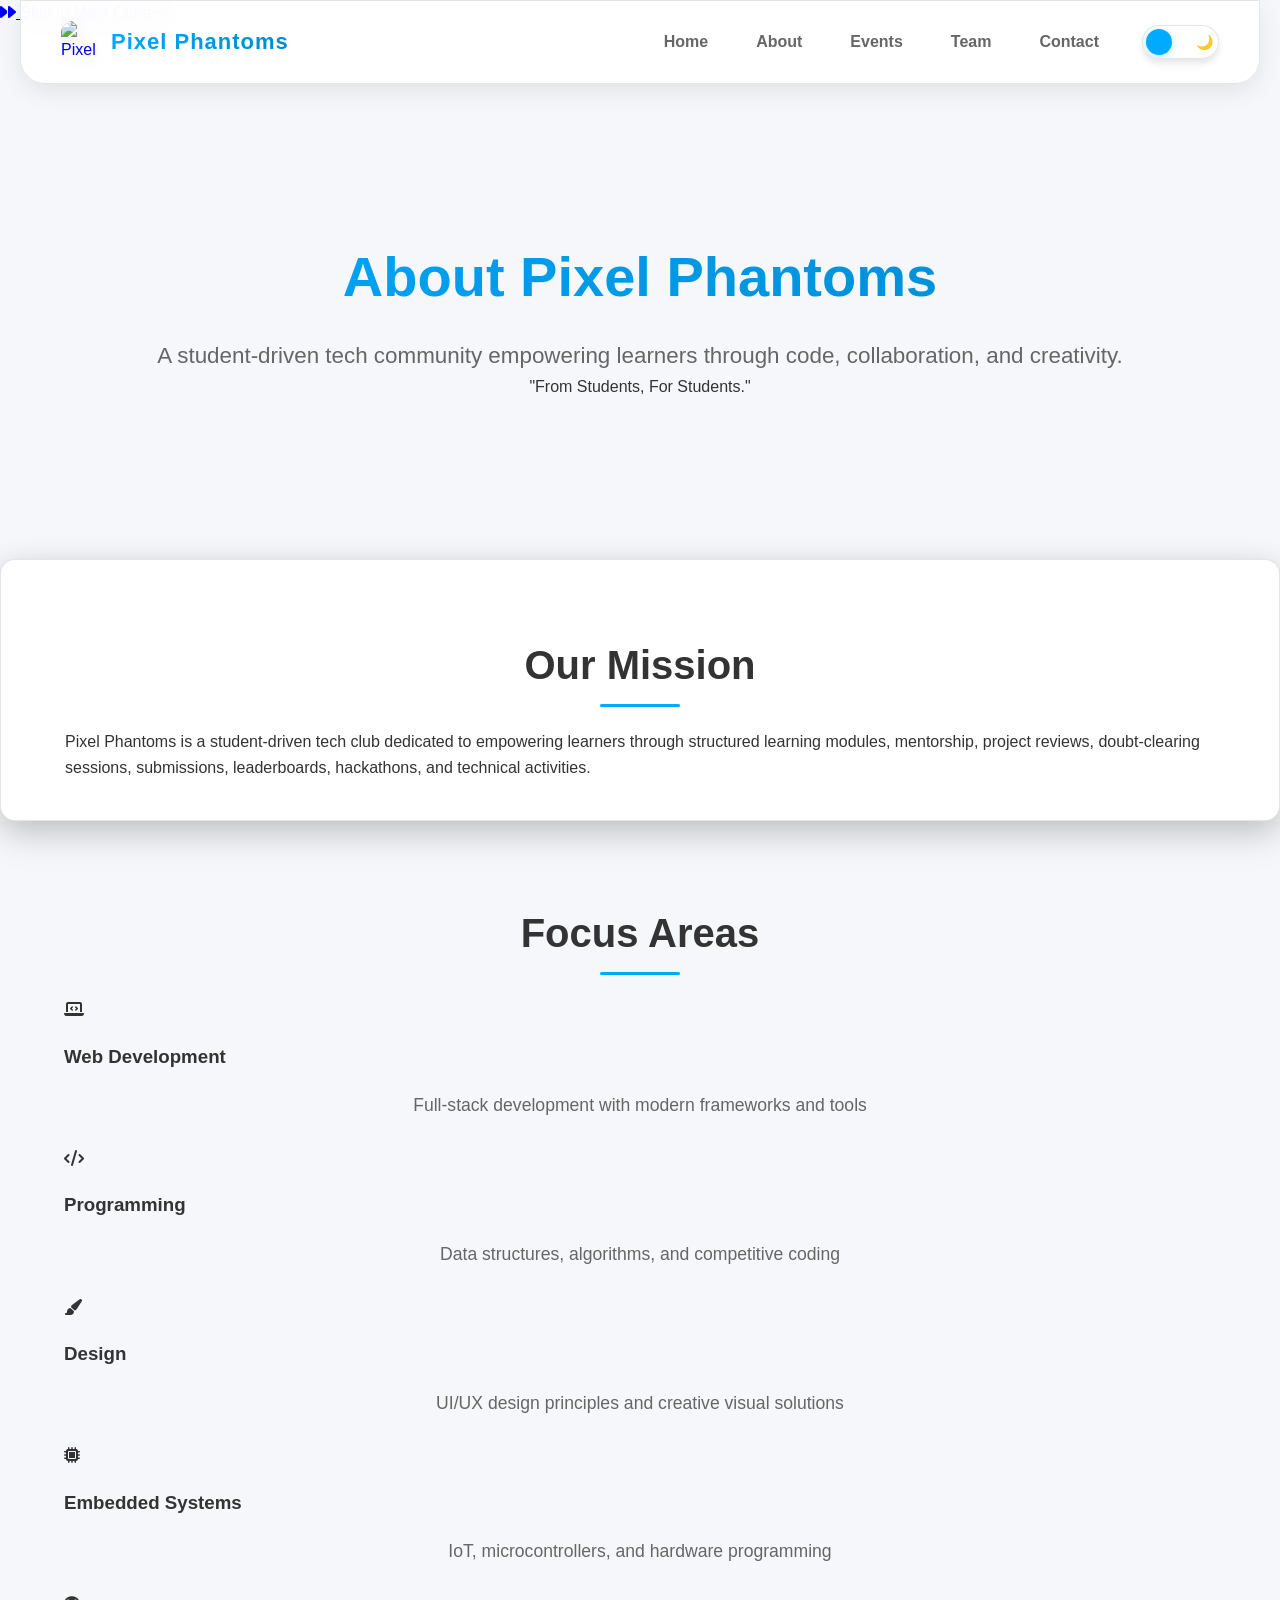
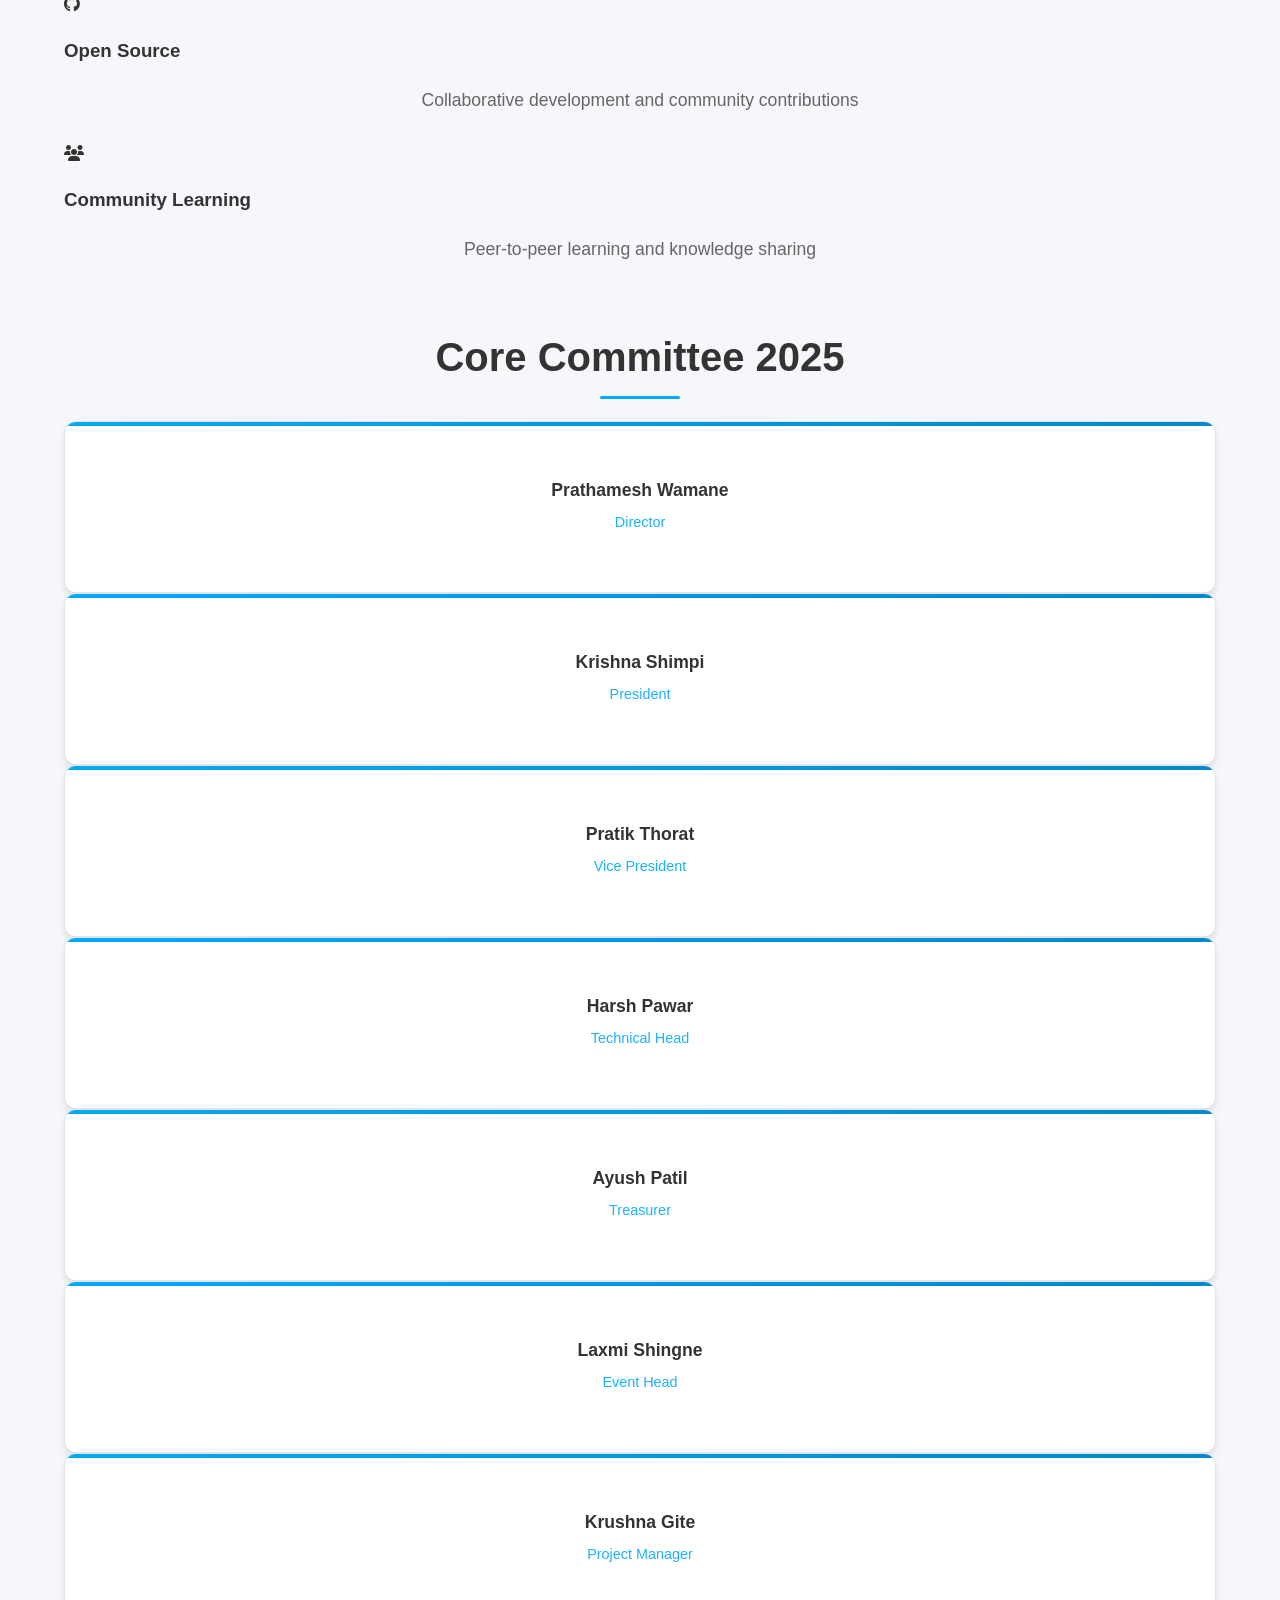
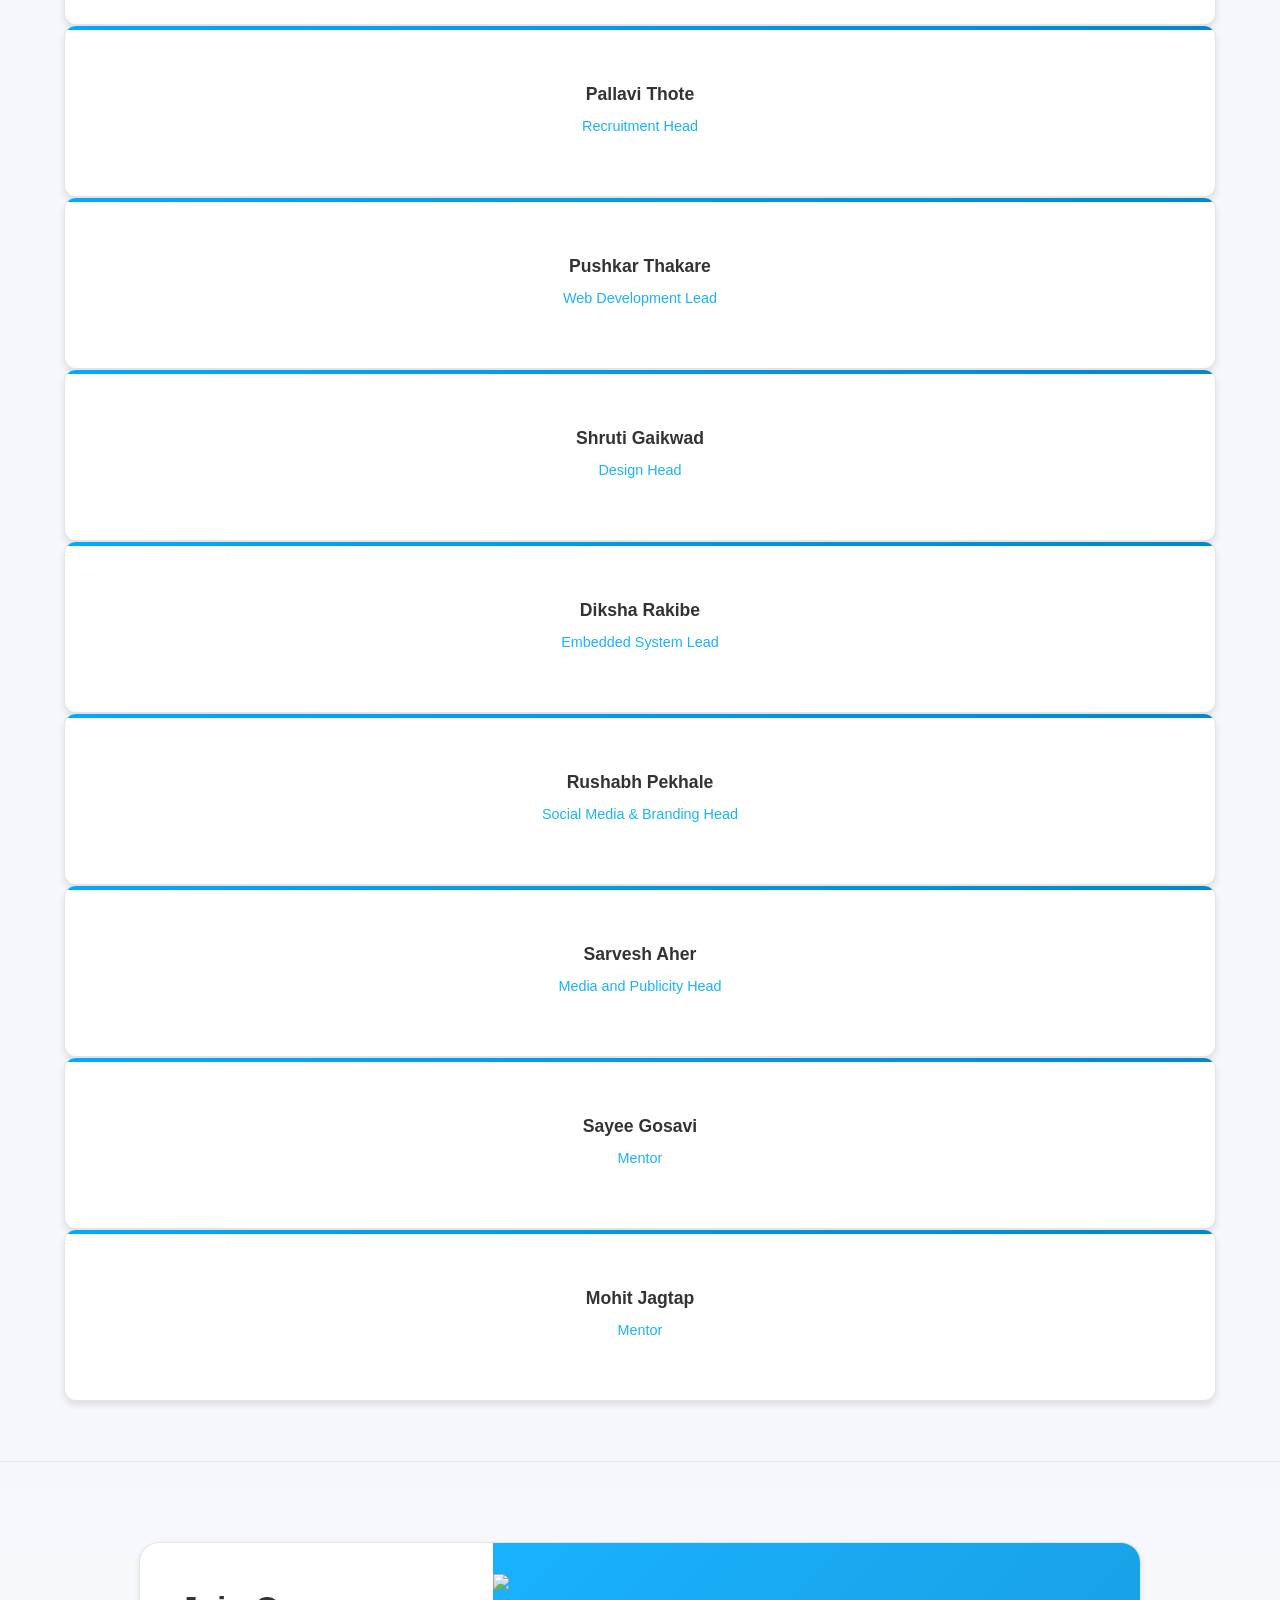
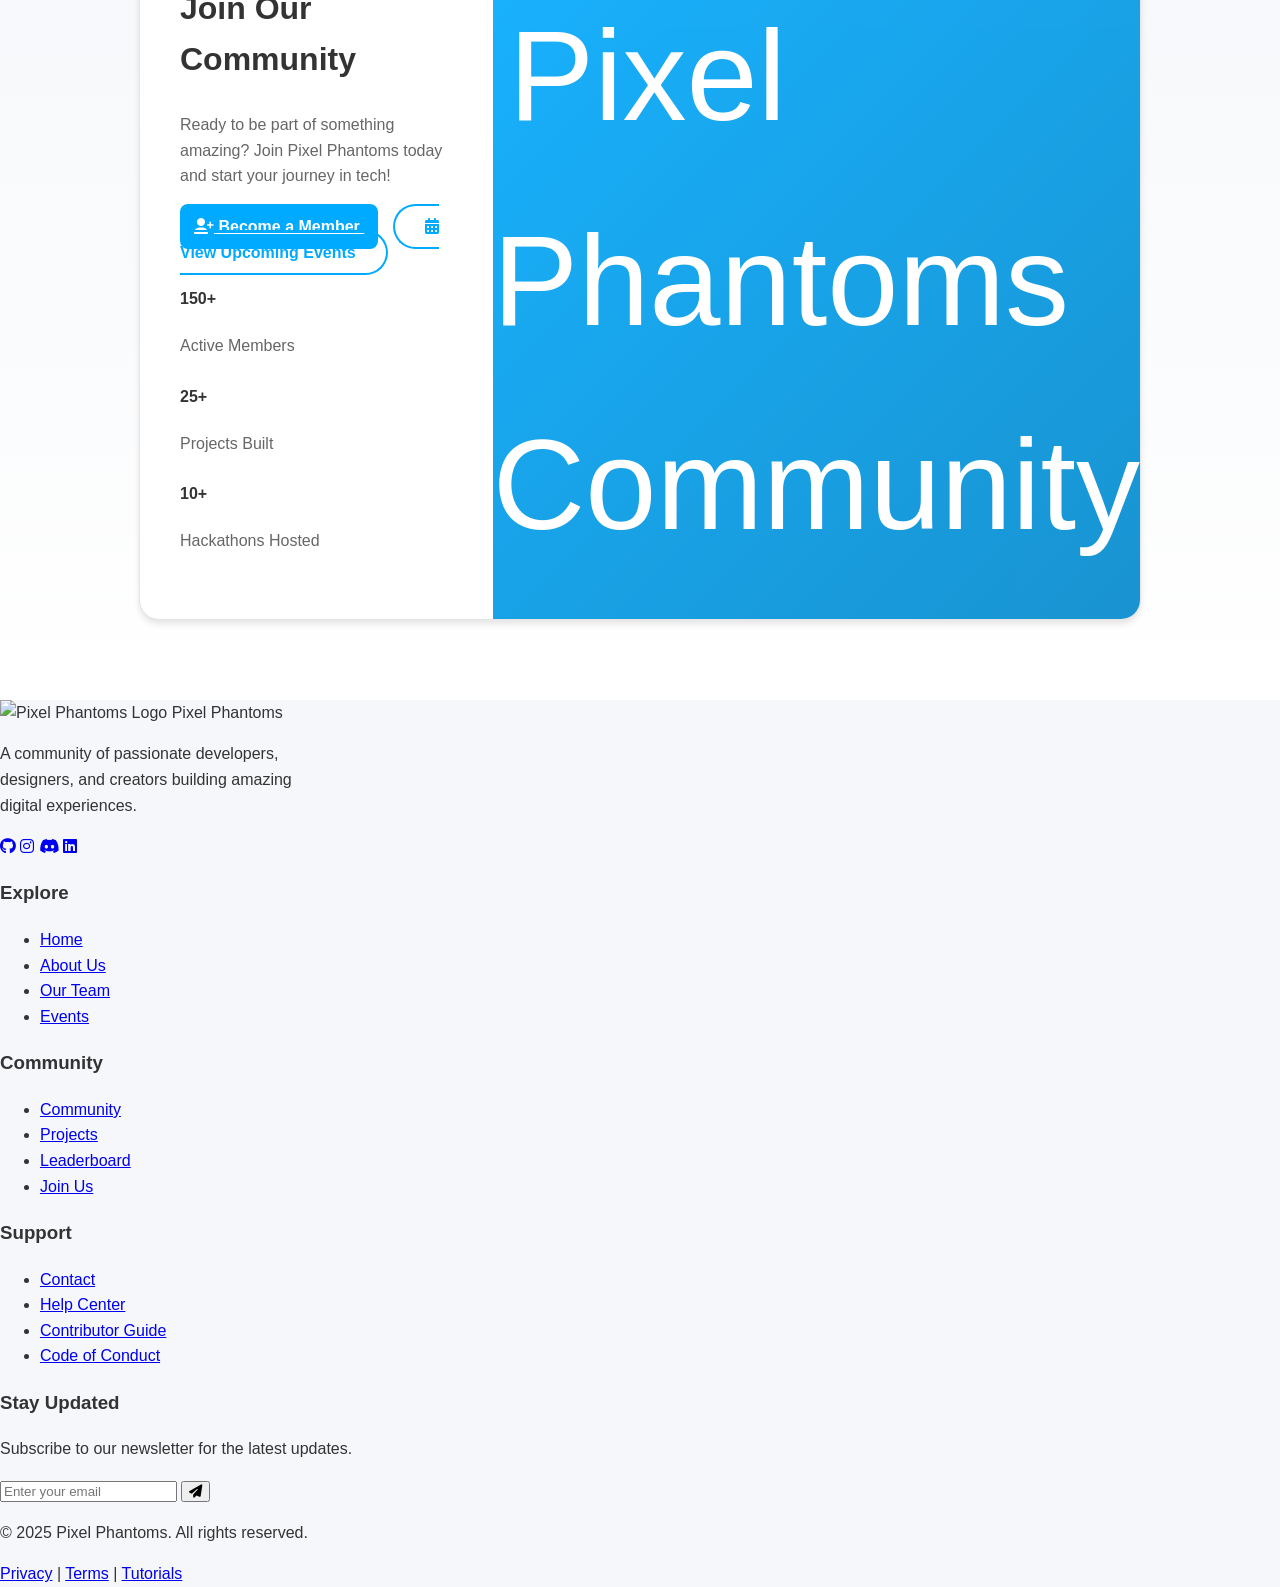
==== commit 7ba210cd: "solve misallignment of footer in home and about" ====
--- a/about.html
+++ b/about.html
@@ -1,218 +1,306 @@
-<!DOCTYPE html>
+<!doctype html>
 <html lang="en">
   <head>
     <meta charset="UTF-8" />
     <meta name="viewport" content="width=device-width, initial-scale=1.0" />
-    <title>Pixel Phantoms | About</title>
     <meta
       name="description"
-      content="Learn about Pixel Phantoms, a student-driven tech club dedicated to empowering learners through structured learning modules, mentorship, and technical activities."
+      content="Learn about Pixel Phantoms - a student-driven tech club focused on empowering learners through coding, collaboration, and community."
     />
+    <meta property="og:title" content="Pixel Phantoms | About" />
+    <meta
+      property="og:description"
+      content="Learn about Pixel Phantoms - a student-driven tech club focused on empowering learners through coding, collaboration, and community."
+    />
+    <meta property="og:image" content="assets/logo.png" />
+    <meta property="og:url" content="https://pixelphantoms.com/about.html" />
+    <meta property="og:type" content="website" />
+    <link rel="canonical" href="https://pixelphantoms.com/about.html" />
+    <title>Pixel Phantoms | About</title>
     <link rel="icon" href="assets/logo.png" />
 
     <link rel="stylesheet" href="css/scroll-progress.css" />
     <link rel="stylesheet" href="css/style.css" />
     <link rel="stylesheet" href="css/about.css" />
+    <link rel="stylesheet" href="css/home-gsap.css" />
+    <link rel="stylesheet" href="css/back-to-top.css" />
     <link rel="stylesheet" href="css/cursor-effect.css" />
-    <link rel="stylesheet" href="css/scroll-buttons.css" />
+    <link rel="stylesheet" href="css/login.css" />
+    <link rel="stylesheet" href="css/events.css" />
+    <style>
+      /* Minimal modal styles that reuse login.css form classes */
+      #register-modal {
+        position: fixed;
+        inset: 0;
+        display: none;
+        align-items: center;
+        justify-content: center;
+        background: rgba(0, 0, 0, 0.6);
+        z-index: 9999;
+      }
+      #register-modal.show {
+        display: flex;
+      }
+      #register-modal .modal-dialog {
+        max-width: 560px;
+        width: 100%;
+        padding: 20px;
+        border-radius: 14px;
+        position: relative;
+      }
+      #register-modal .modal-close {
+        position: absolute;
+        top: 12px;
+        right: 12px;
+        background: transparent;
+        border: none;
+        color: var(--text-primary);
+        font-size: 1.4rem;
+        cursor: pointer;
+      }
+      #register-modal .register-form .input-group {
+        margin-bottom: 12px;
+      }
+    </style>
+    <link
+      href="https://fonts.googleapis.com/css2?family=JetBrains+Mono:wght@400;700;800&display=swap"
+      rel="stylesheet"
+    />
     <link
       rel="stylesheet"
       href="https://cdnjs.cloudflare.com/ajax/libs/font-awesome/6.4.0/css/all.min.css"
     />
   </head>
+
   <body class="hacker-theme">
+    <div id="scroll-progress-container">
+      <div id="scroll-progress-bar"></div>
+    </div>
+
     <!-- SKIP TO CONTENT LINK (ACCESSIBILITY) -->
-    <a href="#main-content" class="skip-to-content" id="skip-link">
-      <i class="fas fa-forward" aria-hidden="true"></i>Skip to main content
+    <a href="#main-about" class="skip-to-content" id="skip-link">
+      <i class="fas fa-forward"></i> Skip to Main Content
     </a>
 
     <div id="cursor-highlight"></div>
     <div id="navbar-placeholder"></div>
     <script src="js/navbar.js"></script>
     <script>
-      renderNavbar("");
+      renderNavbar();
     </script>
-    <div id="scroll-progress-container">
-      <div id="scroll-progress-bar"></div>
-    </div>
-
-    <!-- Hero Section -->
-    <section class="hero-section" role="banner">
-      <div class="hero-content">
-        <h1 class="hero-title">About Pixel Phantoms</h1>
-        <div class="hero-subtitle">
-          <p class="motto">"From Students, For Students."</p>
+
+    <main id="main-about" tabindex="-1">
+      <!-- Hero Section - Matching Events page style -->
+      <section class="hero events-hero">
+        <h1>About Pixel Phantoms</h1>
+        <p>
+          A student-driven tech community empowering learners through code, collaboration, and
+          creativity.
+        </p>
+        <div class="about-motto">"From Students, For Students."</div>
+      </section>
+
+      <!-- Mission Section -->
+      <section class="content" id="mission-section">
+        <div class="container">
+          <h2 class="section-title">Our Mission</h2>
+          <div class="mission-description">
+            Pixel Phantoms is a student-driven tech club dedicated to empowering learners through
+            structured learning modules, mentorship, project reviews, doubt-clearing sessions,
+            submissions, leaderboards, hackathons, and technical activities.
+          </div>
         </div>
-      </div>
-    </section>
-
-    <!-- Mission Section -->
-    <section
-      class="mission-section content-section"
-      aria-labelledby="mission-heading"
-    >
-      <div class="container">
-        <h2 class="section-title" id="mission-heading">Our Mission</h2>
-        <div class="mission-content">
-          <p class="mission-description">
-            Pixel Phantoms is a student-driven tech club dedicated to empowering
-            learners through structured learning modules, mentorship, project
-            reviews, doubt-clearing sessions, submissions, leaderboards,
-            hackathons, and technical activities.
-          </p>
-
-          <div class="focus-areas">
-            <h3 id="focus-areas-heading">Focus Areas</h3>
-            <div class="focus-grid" role="list">
-              <div class="focus-card" role="listitem" tabindex="0">
-                <i class="fas fa-laptop-code icon" aria-hidden="true"></i>
-                <h4>Web Development</h4>
-                <p class="focus-card-desc">
-                  Full-stack development with modern frameworks and tools
-                </p>
+      </section>
+
+      <!-- Focus Areas Section - Using same grid layout as events -->
+      <section class="content" id="focus-section">
+        <div class="container">
+          <h2 class="section-title">Focus Areas</h2>
+          <div class="focus-container" id="focus-container">
+            <div class="focus-card" role="listitem" tabindex="0">
+              <i class="fas fa-laptop-code icon" aria-hidden="true"></i>
+              <h3>Web Development</h3>
+              <p class="focus-card-desc">Full-stack development with modern frameworks and tools</p>
+            </div>
+            <div class="focus-card" role="listitem" tabindex="0">
+              <i class="fas fa-code icon" aria-hidden="true"></i>
+              <h3>Programming</h3>
+              <p class="focus-card-desc">Data structures, algorithms, and competitive coding</p>
+            </div>
+            <div class="focus-card" role="listitem" tabindex="0">
+              <i class="fas fa-paint-brush icon" aria-hidden="true"></i>
+              <h3>Design</h3>
+              <p class="focus-card-desc">UI/UX design principles and creative visual solutions</p>
+            </div>
+            <div class="focus-card" role="listitem" tabindex="0">
+              <i class="fas fa-microchip icon" aria-hidden="true"></i>
+              <h3>Embedded Systems</h3>
+              <p class="focus-card-desc">IoT, microcontrollers, and hardware programming</p>
+            </div>
+            <div class="focus-card" role="listitem" tabindex="0">
+              <i class="fab fa-github icon" aria-hidden="true"></i>
+              <h3>Open Source</h3>
+              <p class="focus-card-desc">Collaborative development and community contributions</p>
+            </div>
+            <div class="focus-card" role="listitem" tabindex="0">
+              <i class="fas fa-users icon" aria-hidden="true"></i>
+              <h3>Community Learning</h3>
+              <p class="focus-card-desc">Peer-to-peer learning and knowledge sharing</p>
+            </div>
+          </div>
+        </div>
+      </section>
+
+      <!-- Committee Section - Using same grid layout as events -->
+      <section class="content" id="committee-section">
+        <div class="container">
+          <h2 class="section-title">Core Committee 2025</h2>
+          <div class="committee-container" id="committee-container">
+            <div class="member-card" role="listitem">
+              <h3>Prathamesh Wamane</h3>
+              <p class="member-role">Director</p>
+            </div>
+            <div class="member-card" role="listitem">
+              <h3>Krishna Shimpi</h3>
+              <p class="member-role">President</p>
+            </div>
+            <div class="member-card" role="listitem">
+              <h3>Pratik Thorat</h3>
+              <p class="member-role">Vice President</p>
+            </div>
+            <div class="member-card" role="listitem">
+              <h3>Harsh Pawar</h3>
+              <p class="member-role">Technical Head</p>
+            </div>
+            <div class="member-card" role="listitem">
+              <h3>Ayush Patil</h3>
+              <p class="member-role">Treasurer</p>
+            </div>
+            <div class="member-card" role="listitem">
+              <h3>Laxmi Shingne</h3>
+              <p class="member-role">Event Head</p>
+            </div>
+            <div class="member-card" role="listitem">
+              <h3>Krushna Gite</h3>
+              <p class="member-role">Project Manager</p>
+            </div>
+            <div class="member-card" role="listitem">
+              <h3>Pallavi Thote</h3>
+              <p class="member-role">Recruitment Head</p>
+            </div>
+            <div class="member-card" role="listitem">
+              <h3>Pushkar Thakare</h3>
+              <p class="member-role">Web Development Lead</p>
+            </div>
+            <div class="member-card" role="listitem">
+              <h3>Shruti Gaikwad</h3>
+              <p class="member-role">Design Head</p>
+            </div>
+            <div class="member-card" role="listitem">
+              <h3>Diksha Rakibe</h3>
+              <p class="member-role">Embedded System Lead</p>
+            </div>
+            <div class="member-card" role="listitem">
+              <h3>Rushabh Pekhale</h3>
+              <p class="member-role">Social Media & Branding Head</p>
+            </div>
+            <div class="member-card" role="listitem">
+              <h3>Sarvesh Aher</h3>
+              <p class="member-role">Media and Publicity Head</p>
+            </div>
+            <div class="member-card" role="listitem">
+              <h3>Sayee Gosavi</h3>
+              <p class="member-role">Mentor</p>
+            </div>
+            <div class="member-card" role="listitem">
+              <h3>Mohit Jagtap</h3>
+              <p class="member-role">Mentor</p>
+            </div>
+          </div>
+        </div>
+      </section>
+
+      <!-- Join Us CTA Section - Similar to Organize section in events -->
+      <section class="organize-section" id="join-section">
+        <div class="organize-container">
+          <div class="organize-content">
+            <h2>Join Our Community</h2>
+            <p>
+              Ready to be part of something amazing? Join Pixel Phantoms today and start your
+              journey in tech!
+            </p>
+            <div class="join-buttons">
+              <a href="pages/join-us.html" class="btn-organize" style="margin-right: 15px">
+                <i class="fas fa-user-plus"></i> Become a Member
+              </a>
+              <a href="events.html" class="btn-secondary">
+                <i class="fas fa-calendar-alt"></i> View Upcoming Events
+              </a>
+            </div>
+            <div class="join-stats">
+              <div class="stat-item">
+                <h4>150+</h4>
+                <p>Active Members</p>
               </div>
-              <div class="focus-card" role="listitem" tabindex="0">
-                <i class="fas fa-code icon" aria-hidden="true"></i>
-                <h4>Programming</h4>
-                <p class="focus-card-desc">
-                  Data structures, algorithms, and competitive coding
-                </p>
+              <div class="stat-item">
+                <h4>25+</h4>
+                <p>Projects Built</p>
               </div>
-              <div class="focus-card" role="listitem" tabindex="0">
-                <i class="fas fa-paint-brush icon" aria-hidden="true"></i>
-                <h4>Design</h4>
-                <p class="focus-card-desc">
-                  UI/UX design principles and creative visual solutions
-                </p>
+              <div class="stat-item">
+                <h4>10+</h4>
+                <p>Hackathons Hosted</p>
               </div>
-              <div class="focus-card" role="listitem" tabindex="0">
-                <i class="fas fa-microchip icon" aria-hidden="true"></i>
-                <h4>Embedded Systems</h4>
-                <p class="focus-card-desc">
-                  IoT, microcontrollers, and hardware programming
-                </p>
-              </div>
-              <div class="focus-card" role="listitem" tabindex="0">
-                <i class="fab fa-github icon" aria-hidden="true"></i>
-                <h4>Open Source</h4>
-                <p class="focus-card-desc">
-                  Collaborative development and community contributions
-                </p>
-              </div>
-              <div class="focus-card" role="listitem" tabindex="0">
-                <i class="fas fa-users icon" aria-hidden="true"></i>
-                <h4>Community Learning</h4>
-                <p class="focus-card-desc">
-                  Peer-to-peer learning and knowledge sharing
-                </p>
-              </div>
-            </div>
+            </div>
+          </div>
+          <div class="organize-image">
+            <img
+              src="https://picsum.photos/seed/community/400/500"
+              alt="Pixel Phantoms Community"
+              loading="lazy"
+            />
           </div>
         </div>
-      </div>
-    </section>
-
-    <!-- ================= CORE COMMITTEE SECTION ================= -->
-
-    <section
-      class="committee-section content-section"
-      aria-labelledby="committee-heading"
-    >
-      <div class="container">
-        <h2 class="section-title" id="committee-heading">
-          Core Committee 2025
-        </h2>
-
-        <div class="committee-grid" role="list">
-          <div class="member-card" role="listitem">
-            <h3>Prathamesh Wamane</h3>
-            <p>Director</p>
-          </div>
-
-          <div class="member-card" role="listitem">
-            <h3>Krishna Shimpi</h3>
-            <p>President</p>
-          </div>
-
-          <div class="member-card" role="listitem">
-            <h3>Pratik Thorat</h3>
-            <p>Vice President</p>
-          </div>
-
-          <div class="member-card" role="listitem">
-            <h3>Harsh Pawar</h3>
-            <p>Technical Head</p>
-          </div>
-
-          <div class="member-card" role="listitem">
-            <h3>Ayush Patil</h3>
-            <p>Treasurer</p>
-          </div>
-
-          <div class="member-card" role="listitem">
-            <h3>Laxmi Shingne</h3>
-            <p>Event Head</p>
-          </div>
-
-          <div class="member-card" role="listitem">
-            <h3>Krushna Gite</h3>
-            <p>Project Manager</p>
-          </div>
-
-          <div class="member-card" role="listitem">
-            <h3>Pallavi Thote</h3>
-            <p>Recruitment Head</p>
-          </div>
-
-          <div class="member-card" role="listitem">
-            <h3>Pushkar Thakare</h3>
-            <p>Web Development Lead</p>
-          </div>
-
-          <div class="member-card" role="listitem">
-            <h3>Shruti Gaikwad</h3>
-            <p>Design Head</p>
-          </div>
-
-          <div class="member-card" role="listitem">
-            <h3>Diksha Rakibe</h3>
-            <p>Embedded System Lead</p>
-          </div>
-
-          <div class="member-card" role="listitem">
-            <h3>Rushabh Pekhale</h3>
-            <p>Social Media & Branding Head</p>
-          </div>
-
-          <div class="member-card" role="listitem">
-            <h3>Sarvesh Aher</h3>
-            <p>Media and Publicity Head</p>
-          </div>
-
-          <div class="member-card" role="listitem">
-            <h3>Sayee Gosavi</h3>
-            <p>Mentor</p>
-          </div>
-
-          <div class="member-card" role="listitem">
-            <h3>Mohit Jagtap</h3>
-            <p>Mentor</p>
-          </div>
-        </div>
-      </div>
-    </section>
+      </section>
+    </main>
 
     <div id="footer-placeholder"></div>
     <script src="js/footer.js"></script>
     <script>
-      renderFooter("");
+      const basePath = '';
+      document.addEventListener('DOMContentLoaded', () => {
+        if (typeof renderFooter === 'function') {
+          renderFooter(basePath);
+        } else {
+          console.error(
+            'renderFooter function not found. Make sure footer.js is loaded correctly.'
+          );
+        }
+      });
     </script>
 
-    <script src="js/theme.min.js"></script>
-
-    <script src="js/back-to-top.min.js"></script>
+    <script src="js/theme.js"></script>
+    <script src="js/cursor-effect.js"></script>
+    <script src="js/back-to-top.js"></script>
     <script src="js/scroll-progress.js"></script>
-    <script src="js/cursor-effect.js"></script>
-    <script src="js/scroll-buttons.js"></script>
+
+    <script>
+      // Add hover effects to cards
+      document.addEventListener('DOMContentLoaded', function () {
+        const cards = document.querySelectorAll('.focus-card, .member-card');
+        cards.forEach(card => {
+          card.addEventListener('mouseenter', function () {
+            this.style.transform = 'translateY(-8px)';
+            this.style.boxShadow = '0 15px 30px rgba(0,0,0,0.15)';
+            this.style.borderColor = 'var(--accent-color)';
+          });
+
+          card.addEventListener('mouseleave', function () {
+            this.style.transform = 'translateY(0)';
+            this.style.boxShadow = '';
+            this.style.borderColor = '';
+          });
+        });
+      });
+    </script>
   </body>
 </html>
--- a/css/style.css
+++ b/css/style.css
@@ -1,5 +1,6 @@
 /* CSS VARIABLES FOR THEMES */
 :root {
+
     /* Light theme variables */
     --bg-primary: #f5f7fa;
     --bg-secondary: #ffffff;
@@ -54,7 +55,26 @@
     --border-radius-lg: 16px;
     --border-radius-xl: 20px;
   }
-  
+  :root .hack-main-card h3 {
+  --text-primary: rgb(255, 250, 250);
+  }
+.hack-main-card h3 ,#home-event-desc{
+      background: rgba(0, 0, 0, 0.248); /* dark glass */
+  backdrop-filter: blur(2px);
+  -webkit-backdrop-filter: blur(2px);
+  border-radius: 10px;
+  padding-left: 20px;
+  padding-right: 20px;
+  text-shadow: 0 1px 2px rgba(0,0,0,0.4);
+}
+
+:root .btn-hollow {
+    --text-primary: white;
+}
+:root .btn-hollow:hover {
+    --text-primary: #00aaff;
+}
+
   [data-theme="dark"] {
     /* Dark theme variables */
     --bg-primary: #0d0f14;
@@ -124,7 +144,20 @@
     --border-radius-lg: 16px;
     --border-radius-xl: 20px;
   }
-  
+[data-theme="dark"] .hack-main-card h3{
+    --text-primary:#ffffff;
+  }
+  /* Light mode */
+#home-event-desc {
+  --text-primary: rgb(255, 255, 255);
+  color: var(--text-primary);
+}
+/* Dark mode */
+[data-theme="dark"] #home-event-desc {
+  --text-primary: #ffffff;
+}
+
+/*========================*/
   /* GENERAL */
   html {
       overflow-x: hidden;
@@ -147,6 +180,2276 @@
       position: relative;
   }
   
+  /* Global layout container */
+.container {
+  max-width: 1200px;
+  margin-left: auto;
+  margin-right: auto;
+  padding-left: 24px;
+  padding-right: 24px;
+  box-sizing: border-box;
+}
+ 
+@media (max-width: 768px) {
+  .container {
+    padding-left: 16px;
+    padding-right: 16px;
+
+  /* Light theme variables */
+  --bg-primary: #f5f7fa;
+  --bg-secondary: #ffffff;
+  --bg-navbar: rgba(255, 255, 255, 0.95);
+  --bg-navbar-scrolled: rgba(255, 255, 255, 0.98);
+  --text-primary: #333333;
+  --text-secondary: #666666;
+  --accent-color: #00aaff;
+  --border-color: rgba(0, 0, 0, 0.1);
+  --card-bg: #ffffff;
+  --input-bg: #ffffff;
+  --shadow: 0 4px 6px rgba(0, 0, 0, 0.1);
+  --nav-shadow: 0 8px 25px rgba(0, 0, 0, 0.08);
+  
+  /* Footer Light Theme Variables */
+  --footer-bg: #1a1a2e;
+  --footer-bg-secondary: #16213e;
+  --footer-text: #e6e6e6;
+  --footer-text-secondary: #a0aec0;
+  --footer-heading: #ffffff;
+  --footer-link: #cbd5e0;
+  --footer-link-hover: #ffffff;
+  --footer-border: #2d3748;
+  --social-bg: #2d3748;
+  --social-bg-hover: #4a5568;
+  --social-icon: #cbd5e0;
+  --social-icon-hover: #ffffff;
+  --social-border: #4a5568;
+  --footer-input-bg: #2d3748;
+  --input-border: #4a5568;
+  --input-text: #e2e8f0;
+  --input-placeholder: #718096;
+  --accent-primary: #667eea;
+  --accent-secondary: #764ba2;
+}
+
+[data-theme="dark"] {
+  /* Dark theme variables */
+  --bg-primary: #0d0f14;
+  --bg-secondary: #13161d;
+  --bg-navbar: rgba(19, 22, 29, 0.95);
+  --bg-navbar-scrolled: rgba(19, 22, 29, 0.98);
+  --text-primary: #ffffff;
+  --text-secondary: #bbbbbb;
+  --accent-color: #00aaff;
+  --border-color: rgba(255, 255, 255, 0.1);
+  --card-bg: #1a1d25;
+  --input-bg: #1a1d25;
+  --shadow: 0 4px 6px rgba(0, 0, 0, 0.3);
+  --nav-shadow: 0 8px 25px rgba(0, 0, 0, 0.2);
+  
+  /* Footer Dark Theme Variables */
+  --footer-bg: #0f1419;
+  --footer-bg-secondary: #1a202c;
+  --footer-text: #e2e8f0;
+  --footer-text-secondary: #a0aec0;
+  --footer-heading: #ffffff;
+  --footer-link: #cbd5e0;
+  --footer-link-hover: #ffffff;
+  --footer-border: #2d3748;
+  --social-bg: #2d3748;
+  --social-bg-hover: #4a5568;
+  --social-icon: #cbd5e0;
+  --social-icon-hover: #ffffff;
+  --social-border: #4a5568;
+  --footer-input-bg: #2d3748;
+  --input-border: #4a5568;
+  --input-text: #e2e8f0;
+  --input-placeholder: #718096;
+  --accent-primary: #00aaff;
+  --accent-secondary: #0088cc;
+  
+  /* Neon colors for dark theme */
+  --neon-green: #0aff9d;
+  --neon-cyan: #00aaff;
+  --neon-purple: #bc13fe;
+  --neon-red: #ff003c;
+  
+  /* Stats Widget Variables for Dark Theme */
+  --panel-bg: rgba(26, 29, 37, 0.85);
+  --panel-border: 1px solid rgba(255, 255, 255, 0.1);
+  --text-main: #ffffff;
+  --text-dim: #bbbbbb;
+  --font-hud: 'JetBrains Mono', monospace;
+  --font-mono: 'JetBrains Mono', monospace;
+}
+
+/* GENERAL */
+html {
+    overflow-x: hidden;
+    width: 100%;
+}
+
+body {
+    margin: 0;
+    padding: 0;
+    font-family: 'Segoe UI', Tahoma, Geneva, Verdana, sans-serif;
+    background: var(--bg-primary);
+    color: var(--text-primary);
+    transition: background-color var(--animation-slow) ease, color var(--animation-slow) ease;
+    display: flex;
+    flex-direction: column;
+    min-height: 100vh;
+    line-height: 1.6;
+    overflow-x: hidden;
+    width: 100%;
+    position: relative;
+}
+
+/* Prevent body scroll when mobile menu is open */
+body.mobile-menu-open {
+    overflow: hidden;
+    position: fixed;
+    width: 100%;
+    height: 100%;
+}
+
+/* MAIN CONTENT WRAPPER */
+.main-content {
+    flex: 1;
+}
+
+/* NAVBAR - UPDATED WITH CURVED DESIGN AND ANIMATIONS */
+.navbar {
+    display: flex;
+    justify-content: space-between;
+    align-items: center;
+    background: var(--bg-navbar);
+    padding: 15px 40px;
+    position: fixed;
+    top: 0;
+    left: 0;
+    right: 0;
+    z-index: 1000;
+    transition: all var(--animation-slow) cubic-bezier(0.4, 0, 0.2, 1);
+    backdrop-filter: blur(15px);
+    -webkit-backdrop-filter: blur(15px);
+    border-bottom-left-radius: 25px;
+    border-bottom-right-radius: 25px;
+    box-shadow: var(--nav-shadow);
+    border: 1px solid var(--border-color);
+    margin: 0 20px;
+    width: calc(100% - 40px);
+    box-sizing: border-box;
+    transform: translateY(0);
+}
+
+/* Navbar scroll effect */
+.navbar.scrolled {
+    background: var(--bg-navbar-scrolled);
+    padding: 12px 40px;
+    border-bottom-left-radius: 20px;
+    border-bottom-right-radius: 20px;
+    box-shadow: 0 10px 30px rgba(0, 0, 0, 0.15);
+    transform: translateY(0);
+}
+
+/* Logo with animation */
+.logo {
+    display: flex;
+    align-items: center;
+    gap: 12px;
+    position: relative;
+    overflow: hidden;
+    padding: 5px 0;
+}
+
+.logo::before {
+    content: '';
+    position: absolute;
+    bottom: 0;
+    left: 0;
+    width: 0;
+    height: 2px;
+    background: linear-gradient(90deg, var(--accent-color), #0088cc);
+    transition: width var(--animation-slow) ease;
+}
+
+.logo:hover::before {
+    width: 100%;
+}
+
+.logo img {
+    width: 42px;
+    height: 42px;
+    border-radius: 12px;
+    transition: all var(--animation-slow) cubic-bezier(0.4, 0, 0.2, 1);
+    filter: drop-shadow(0 4px 8px rgba(0, 0, 0, 0.1));
+}
+
+.logo:hover img {
+    transform: scale(1.1) rotate(5deg);
+    filter: drop-shadow(0 6px 12px rgba(0, 170, 255, 0.3));
+}
+
+.logo span {
+    font-size: 22px;
+    font-weight: 700;
+    letter-spacing: 1px;
+    background: linear-gradient(135deg, var(--accent-color), #0088cc);
+    -webkit-background-clip: text;
+    -webkit-text-fill-color: transparent;
+    background-clip: text;
+    transition: all var(--animation-medium) ease;
+}
+
+.logo:hover span {
+    letter-spacing: 1.2px;
+}
+
+/* Navigation Links with Curved Design */
+.nav-links {
+    display: flex;
+    list-style: none;
+    gap: 8px;
+    align-items: center;
+    margin: 0;
+    padding: 0;
+    position: relative;
+}
+
+.nav-links li {
+    position: relative;
+}
+
+.nav-links a {
+    color: var(--text-secondary);
+    text-decoration: none;
+    font-size: 16px;
+    font-weight: 600;
+    transition: all var(--animation-slow) cubic-bezier(0.4, 0, 0.2, 1);
+    padding: 12px 20px;
+    border-radius: 50px;
+    position: relative;
+    overflow: hidden;
+    display: flex;
+    align-items: center;
+    gap: 8px;
+}
+
+.nav-links a::before {
+    content: '';
+    position: absolute;
+    top: 0;
+    left: -100%;
+    width: 100%;
+    height: 100%;
+    background: linear-gradient(90deg, transparent, rgba(0, 170, 255, 0.1), transparent);
+    transition: left 0.6s ease;
+}
+
+.nav-links a:hover::before {
+    left: 100%;
+}
+
+.nav-links a:hover,
+.nav-links .active {
+    color: var(--accent-color);
+    background: rgba(0, 170, 255, 0.08);
+    transform: translateY(-2px);
+    box-shadow: 0 6px 15px rgba(0, 170, 255, 0.2);
+}
+
+.nav-links .active {
+    background: linear-gradient(135deg, rgba(0, 170, 255, 0.15), rgba(0, 136, 204, 0.1));
+    border: 1px solid rgba(0, 170, 255, 0.2);
+}
+
+/* Navbar Icons */
+.nav-icon {
+    font-size: 18px;
+    transition: transform var(--animation-medium) ease;
+}
+
+.nav-links a:hover .nav-icon {
+    transform: scale(1.2) rotate(10deg);
+}
+
+/* HAMBURGER BUTTON */
+.hamburger {
+    display: none; /* shown only on small screens */
+    align-items: center;
+    justify-content: center;
+    flex-direction: column;
+    gap: 6px;
+    width: 48px;
+    height: 40px;
+    background: var(--card-bg);
+    border-radius: 10px;
+    border: 1px solid var(--border-color);
+    cursor: pointer;
+    padding: 6px;
+    box-shadow: var(--shadow);
+}
+
+.hamburger .bar {
+    display: block;
+    width: 24px;
+    height: 3px;
+    background: var(--text-secondary);
+    border-radius: 2px;
+    transition: transform 0.28s cubic-bezier(0.4,0,0.2,1), opacity var(--animation-fast) ease;
+    transform-origin: center;
+}
+
+/* Open state: animate into an X */
+.hamburger.open .bar:nth-child(1) {
+    transform: translateY(9px) rotate(45deg);
+}
+.hamburger.open .bar:nth-child(2) {
+    opacity: 0;
+    transform: scaleX(0);
+}
+.hamburger.open .bar:nth-child(3) {
+    transform: translateY(-9px) rotate(-45deg);
+}
+
+/* MOBILE RESPONSIVE NAV */
+@media (max-width: 768px) {
+    .navbar {
+        padding: 12px 18px;
+    }
+
+    /* Show hamburger, hide large horizontal layout */
+    .hamburger {
+        display: flex;
+    }
+
+    /* Enhanced mobile nav-links with scroll prevention */
+    .nav-links {
+        position: fixed;
+        top: 80px;
+        left: 10px;
+        right: 10px;
+        background: var(--bg-navbar);
+        flex-direction: column;
+        gap: 12px;
+        padding: 20px;
+        border-radius: 16px;
+        box-shadow: 0 15px 40px rgba(0, 0, 0, 0.25);
+        transform-origin: top center;
+        transform: translateY(-10px) scaleY(0.9);
+        opacity: 0;
+        pointer-events: none;
+        transition: all 0.25s cubic-bezier(0.4, 0, 0.2, 1);
+        z-index: 999;
+        max-height: 0;
+        border: 1px solid var(--border-color);
+        backdrop-filter: blur(20px);
+        -webkit-backdrop-filter: blur(20px);
+        overflow: hidden;
+    }
+
+    .nav-links.open {
+        max-height: calc(100vh - 100px);
+        overflow-y: auto;
+        overscroll-behavior: contain;
+        -webkit-overflow-scrolling: touch;
+        transform: translateY(0) scaleY(1);
+        opacity: 1;
+        pointer-events: auto;
+        animation: slideDownFade 0.3s ease-out forwards;
+    }
+
+    /* Animation for mobile menu */
+    @keyframes slideDownFade {
+        from {
+            opacity: 0;
+            transform: translateY(-20px) scaleY(0.95);
+        }
+        to {
+            opacity: 1;
+            transform: translateY(0) scaleY(1);
+        }
+    }
+
+    /* Scrollbar styling for mobile menu */
+    .nav-links::-webkit-scrollbar {
+        width: 4px;
+    }
+    
+    .nav-links::-webkit-scrollbar-thumb {
+        background: var(--accent-color);
+        border-radius: 2px;
+        opacity: 0.5;
+    }
+    
+    .nav-links::-webkit-scrollbar-track {
+        background: transparent;
+    }
+
+    .nav-links li {
+        width: 100%;
+    }
+
+    .nav-links a {
+        display: block;
+        padding: 12px 16px;
+        font-size: 18px;
+        border-radius: 8px;
+    }
+
+    /* Keep theme toggle aligned in mobile menu */
+    .theme-toggle { 
+        justify-content: flex-start; 
+        margin-left: 0;
+    }
+}
+
+/* THEME TOGGLE - ENHANCED */
+
+.theme-toggle {
+    display: flex;
+    align-items: center;
+    margin-left: 15px;
+}
+
+.theme-switch {
+    display: none;
+}
+
+.theme-label {
+    position: relative;
+    display: flex;
+    align-items: center;
+    justify-content: space-between;
+    width: 65px;
+    height: 32px;
+    background: var(--card-bg);
+    border-radius: 50px;
+    cursor: pointer;
+    border: 1px solid var(--border-color);
+    transition: all var(--animation-slow) cubic-bezier(0.4, 0, 0.2, 1);
+    box-shadow: var(--shadow);
+    padding: 0 5px;
+    overflow: hidden;
+    /* Safari-specific hardware acceleration */
+    -webkit-transform: translateZ(0);
+    transform: translateZ(0);
+    /* Prevent tap highlight on iOS */
+    -webkit-tap-highlight-color: transparent;
+}
+
+.theme-label::before {
+    content: '';
+    position: absolute;
+    top: 0;
+    left: 0;
+    width: 100%;
+    height: 100%;
+    background: linear-gradient(135deg, var(--accent-color), #0088cc);
+    opacity: 0;
+    transition: opacity var(--animation-medium) ease;
+    /* Safari prefix */
+    -webkit-transition: opacity var(--animation-medium) ease;
+}
+
+.theme-label:hover::before {
+    opacity: 0.1;
+}
+
+.toggle-thumb {
+    position: absolute;
+    width: 26px;
+    height: 26px;
+    background: var(--accent-color);
+    border-radius: 50%;
+    left: 3px;
+    /* Enhanced cross-browser transition with Safari prefixes */
+    transition: transform var(--animation-slow) cubic-bezier(0.68, -0.55, 0.27, 1.55);
+    -webkit-transition: transform var(--animation-slow) cubic-bezier(0.68, -0.55, 0.27, 1.55);
+    -moz-transition: transform var(--animation-slow) cubic-bezier(0.68, -0.55, 0.27, 1.55);
+    -o-transition: transform var(--animation-slow) cubic-bezier(0.68, -0.55, 0.27, 1.55);
+    z-index: 2;
+    box-shadow: 0 2px 8px rgba(0, 170, 255, 0.3);
+    /* Hardware acceleration for smooth animation on Safari */
+    -webkit-transform: translateZ(0);
+    transform: translateZ(0);
+    /* Prevent flickering on Safari */
+    -webkit-backface-visibility: hidden;
+    backface-visibility: hidden;
+    -webkit-perspective: 1000;
+    perspective: 1000;
+}
+
+.sun-icon, .moon-icon {
+    position: relative;
+    font-size: 14px;
+    /* Enhanced cross-browser transitions */
+    transition: all var(--animation-slow) ease;
+    -webkit-transition: all var(--animation-slow) ease;
+    -moz-transition: all var(--animation-slow) ease;
+    -o-transition: all var(--animation-slow) ease;
+    z-index: 1;
+    /* Prevent flickering */
+    -webkit-backface-visibility: hidden;
+    backface-visibility: hidden;
+}
+
+.sun-icon {
+    color: #ffa500;
+    opacity: 0;
+    transform: scale(0.8);
+    -webkit-transform: scale(0.8);
+}
+
+.moon-icon {
+    color: #e2e8f0;
+    opacity: 1;
+    transform: scale(1);
+    -webkit-transform: scale(1);
+}
+
+/* Checked state - enhanced for Safari */
+.theme-switch:checked + .theme-label .toggle-thumb {
+    transform: translateX(33px);
+    -webkit-transform: translateX(33px);
+    -moz-transform: translateX(33px);
+    -ms-transform: translateX(33px);
+}
+
+.theme-switch:checked + .theme-label .sun-icon {
+    opacity: 1;
+    transform: scale(1) rotate(360deg);
+    -webkit-transform: scale(1) rotate(360deg);
+    -moz-transform: scale(1) rotate(360deg);
+    -ms-transform: scale(1) rotate(360deg);
+}
+
+.theme-switch:checked + .theme-label .moon-icon {
+    opacity: 0;
+    transform: scale(0.8) rotate(-360deg);
+    -webkit-transform: scale(0.8) rotate(-360deg);
+    -moz-transform: scale(0.8) rotate(-360deg);
+    -ms-transform: scale(0.8) rotate(-360deg);
+}
+
+/* Safari-specific fixes for smoother animations */
+@media not all and (min-resolution:.001dpcm) { 
+    @supports (-webkit-appearance:none) {
+        /* Safari-only styles */
+        .toggle-thumb {
+            -webkit-transition-timing-function: cubic-bezier(0.68, -0.55, 0.27, 1.55);
+        }
+        
+        .theme-label {
+            -webkit-transition-property: background, border-color, box-shadow;
+            transition-property: background, border-color, box-shadow;
+        }
+    }
+}
+
+/* iOS specific fixes */
+@supports (-webkit-touch-callout: none) {
+    .theme-label {
+        /* iOS tap highlight removal */
+        -webkit-tap-highlight-color: transparent;
+        /* Prevent text selection */
+        -webkit-user-select: none;
+        user-select: none;
+    }
+    
+    .toggle-thumb {
+        /* iOS animation smoothing */
+        -webkit-transform: translate3d(0, 0, 0);
+        transform: translate3d(0, 0, 0);
+    }
+}
+
+/* HERO SECTION - ADJUSTED FOR FIXED NAVBAR */
+.hero {
+    text-align: center;
+    padding: 180px 20px 120px;
+    background: var(--bg-primary);
+    margin-top: 0;
+}
+
+.hero h1 {
+    font-size: 3.5rem;
+    margin-bottom: 1rem;
+    font-weight: 700;
+    background: linear-gradient(135deg, var(--accent-color), #0088cc);
+    -webkit-background-clip: text;
+    -webkit-text-fill-color: transparent;
+    background-clip: text;
+}
+
+.hero p {
+    font-size: 1.4rem;
+    color: var(--text-secondary);
+    margin: 0;
+}
+
+/* Hero Buttons */
+.hero-buttons {
+    margin-top: 30px;
+    display: flex;
+    gap: 15px;
+    justify-content: center;
+}
+
+.btn-primary, .btn-secondary {
+    padding: 12px 30px;
+    border-radius: 50px;
+    text-decoration: none;
+    font-weight: 600;
+    transition: transform var(--animation-medium) ease, box-shadow var(--animation-medium) ease;
+}
+
+.btn-primary {
+    background: var(--accent-color);
+    color: white;
+    box-shadow: 0 4px 15px rgba(0, 170, 255, 0.3);
+}
+
+.btn-secondary {
+    background: transparent;
+    border: 2px solid var(--accent-color);
+    color: var(--accent-color);
+}
+
+.btn-primary:hover, .btn-secondary:hover {
+    transform: translateY(-3px);
+    box-shadow: 0 6px 20px rgba(0, 170, 255, 0.4);
+}
+
+.btn-secondary:hover {
+    background: var(--accent-color);
+    color: white;
+}
+
+/* CONTENT SECTION */
+.content {
+    max-width: 1200px;
+    margin: 60px auto;
+    padding: 0 20px;
+}
+
+.content h2 {
+    font-size: 2.5rem;
+    margin-bottom: 2rem;
+    text-align: center;
+    color: var(--text-primary);
+    position: relative;
+}
+
+.content h2::after {
+    content: '';
+    position: absolute;
+    bottom: -10px;
+    left: 50%;
+    transform: translateX(-50%);
+    width: 80px;
+    height: 3px;
+    background: var(--accent-color);
+    border-radius: 2px;
+}
+
+.content p {
+    font-size: 1.1rem;
+    line-height: 1.8;
+    color: var(--text-secondary);
+    margin-bottom: 1.5rem;
+    text-align: center;
+}
+
+/* CONTACT FORM */
+.contact-box {
+    background: var(--card-bg);
+    padding: 30px 40px;
+    border-radius: 12px;
+    box-shadow: var(--shadow);
+    max-width: 800px;
+    margin: 0 auto;
+    border: 1px solid var(--border-color);
+    height: auto;
+    min-height: 400px;
+}
+
+.contact-box form {
+    display: flex;
+    flex-direction: column;
+    gap: 16px;
+    height: 100%;
+}
+
+.contact-box label {
+    font-weight: 600;
+    color: var(--text-primary);
+    margin-bottom: 5px;
+    font-size: 1rem;
+}
+
+.contact-box input,
+.contact-box textarea {
+    padding: 12px 16px;
+    border: 2px solid var(--border-color);
+    border-radius: 8px;
+    background: var(--input-bg);
+    color: var(--text-primary);
+    transition: all var(--animation-medium) ease;
+    font-size: 1rem;
+    font-family: inherit;
+    width: 100%;
+    box-sizing: border-box;
+}
+
+.contact-box input:focus,
+.contact-box textarea:focus {
+    outline: none;
+    border-color: var(--accent-color);
+    box-shadow: 0 0 0 3px rgba(0, 170, 255, 0.1);
+    transform: translateY(-2px);
+}
+
+.contact-box textarea {
+    min-height: 100px;
+    resize: vertical;
+}
+
+.contact-box button {
+    padding: 14px 32px;
+    background: var(--accent-color);
+    color: white;
+    border: none;
+    font-size: 1.1rem;
+    font-weight: 600;
+    border-radius: 8px;
+    cursor: pointer;
+    transition: all var(--animation-medium) ease;
+    margin-top: 10px;
+    width: 100%;
+}
+
+.contact-box button:hover {
+    background: #0088cc;
+    transform: translateY(-2px);
+    box-shadow: 0 6px 20px rgba(0, 170, 255, 0.3);
+}
+
+/* COMMITTEE GRID */
+.committee-grid {
+    display: grid;
+    grid-template-columns: repeat(5, 1fr);
+    grid-template-rows: repeat(3, auto);
+    gap: 20px;
+    margin-top: 40px;
+}
+
+.member-card {
+    background: var(--card-bg);
+    padding: 25px 20px;
+    border-radius: 12px;
+    text-align: center;
+    border: 1px solid var(--border-color);
+    transition: all var(--animation-medium) ease;
+    box-shadow: var(--shadow);
+    position: relative;
+    overflow: hidden;
+    min-height: 120px;
+    display: flex;
+    flex-direction: column;
+    justify-content: center;
+    align-items: center;
+}
+
+.member-card::before {
+    content: '';
+    position: absolute;
+    top: 0;
+    left: 0;
+    right: 0;
+    height: 4px;
+    background: linear-gradient(135deg, var(--accent-color), #0088cc);
+}
+
+.member-card:hover {
+    transform: translateY(-8px);
+    border-color: var(--accent-color);
+    box-shadow: 0 12px 30px rgba(0, 0, 0, 0.15);
+}
+
+.member-card h3 {
+    margin: 0 0 8px 0;
+    color: var(--text-primary);
+    font-size: 1.1rem;
+    font-weight: 600;
+    line-height: 1.3;
+}
+
+.member-card p {
+    color: var(--accent-color);
+    font-size: 0.9rem;
+    font-weight: 500;
+    margin: 0;
+    opacity: 0.9;
+}
+
+/* PROJECT LEAD CARD */
+.project-lead-card {
+    background: var(--card-bg);
+    border: 1px solid var(--border-color);
+    border-radius: 20px;
+    padding: 30px;
+    text-align: center;
+    box-shadow: var(--shadow);
+    transition: transform 0.35s ease, box-shadow 0.35s ease, border-color 0.35s ease;
+    cursor: pointer;
+}
+
+.project-lead-card:hover {
+    transform: translateY(-12px) scale(1.03);
+    box-shadow: 0 18px 40px rgba(0, 170, 255, 0.22);
+    border-color: var(--accent-color);
+}
+
+.project-lead-card img {
+    width: 100px;
+    height: 100px;
+    border-radius: 50%;
+    transition: transform 0.35s ease;
+}
+
+.project-lead-card:hover img {
+    transform: scale(1.08);
+}
+
+/* Features Grid (For the new section) */
+.features-grid {
+    display: grid;
+    grid-template-columns: repeat(auto-fit, minmax(250px, 1fr));
+    gap: 30px;
+    margin-top: 40px;
+}
+
+.feature-card {
+    background: var(--card-bg);
+    padding: 30px;
+    border-radius: 15px;
+    text-align: center;
+    border: 1px solid var(--border-color);
+    box-shadow: var(--shadow);
+    transition: transform var(--animation-medium) ease;
+}
+
+.feature-card:hover {
+    transform: translateY(-10px);
+    border-color: var(--accent-color);
+}
+
+/* HACKATHON LAYOUT */
+.hackathon-layout {
+    display: grid;
+    grid-template-columns: 1fr 1fr;
+}
+
+.feature-icon {
+    font-size: 2.5rem;
+    color: var(--accent-color);
+    margin-bottom: 20px;
+}
+
+/* Lift-up hover effect for seminar cards */
+.seminar-card.reveal-card {
+    transition: transform var(--animation-medium) ease, box-shadow var(--animation-medium) ease, border-color var(--animation-medium) ease;
+    cursor: pointer;
+}
+
+.seminar-card.reveal-card:hover {
+    transform: translateY(-12px) scale(1.03);
+    box-shadow: 0 15px 30px rgba(0, 170, 255, 0.25);
+    border-color: var(--accent-color);
+}
+
+/* Optional: image lift inside card */
+.seminar-card.reveal-card img {
+    transition: transform var(--animation-medium) ease;
+}
+
+.seminar-card.reveal-card:hover img {
+    transform: scale(1.05);
+}
+
+/* =========================================
+   8. LEADERBOARD PREVIEW (ENHANCED) - TOUCH FIXED
+   ========================================= */
+.leaderboard-preview {
+    padding: 100px 0;
+    background: var(--bg-primary);
+    border-top: 1px solid var(--border-color);
+    position: relative;
+    overflow: hidden;
+}
+
+/* Background aesthetic element */
+.leaderboard-preview::before {
+    content: '';
+    position: absolute;
+    top: -50%; left: -50%;
+    width: 200%; height: 200%;
+    background: radial-gradient(circle, rgba(0, 170, 255, 0.03) 0%, transparent 60%);
+    animation: rotateHero 30s linear infinite;
+    z-index: 0;
+    pointer-events: none;
+}
+
+.lb-layout {
+    display: grid;
+    grid-template-columns: 1.5fr 1fr; /* Leaderboard gets more space */
+    gap: 40px;
+    margin-top: 50px;
+    position: relative;
+    z-index: 2;
+    max-width: 1200px;
+    margin-left: auto;
+    margin-right: auto;
+    padding: 0 20px;
+}
+
+/* --- LEFT: LEADERBOARD TABLE --- */
+.lb-main {
+    background: var(--card-bg);
+    border: 1px solid var(--border-color);
+    border-radius: 16px;
+    overflow: hidden;
+    box-shadow: 0 10px 40px rgba(0,0,0,0.2);
+    backdrop-filter: blur(10px);
+}
+
+.lb-header {
+    display: grid;
+    grid-template-columns: 0.5fr 2fr 1fr;
+    padding: 20px 30px;
+    background: rgba(0, 0, 0, 0.2);
+    color: var(--text-secondary);
+    font-size: 0.85rem;
+    font-weight: 800;
+    letter-spacing: 1.5px;
+    border-bottom: 1px solid var(--border-color);
+}
+
+.text-right { 
+    text-align: right; 
+}
+
+.lb-row {
+    display: grid;
+    grid-template-columns: 0.5fr 2fr 1fr;
+    padding: 25px 30px;
+    align-items: center;
+    border-bottom: 1px solid var(--border-color);
+    transition: all 0.3s cubic-bezier(0.25, 0.8, 0.25, 1);
+    position: relative;
+    cursor: pointer;
+    /* Add tap target size for touch devices */
+    min-height: 60px;
+    -webkit-tap-highlight-color: transparent;
+    -webkit-touch-callout: none;
+    -webkit-user-select: none;
+    user-select: none;
+}
+
+/* Hover effect for desktop */
+.lb-row:hover {
+    background: rgba(0, 170, 255, 0.05);
+    transform: scale(1.01);
+    z-index: 5;
+    box-shadow: 0 5px 20px rgba(0,0,0,0.1);
+}
+
+/* TOUCH-FRIENDLY FIX: Active state for touch devices */
+.lb-row:active {
+    background: rgba(0, 170, 255, 0.08);
+    transform: scale(0.99);
+    transition: transform 0.1s ease, background 0.1s ease;
+}
+
+/* Enhanced for devices that support hover (desktop) */
+@media (hover: hover) and (pointer: fine) {
+    .lb-row:hover {
+        background: rgba(0, 170, 255, 0.05);
+        transform: scale(1.01);
+        z-index: 5;
+        box-shadow: 0 5px 20px rgba(0,0,0,0.1);
+    }
+}
+
+/* Touch device specific styles */
+@media (hover: none) and (pointer: coarse) {
+    .lb-row {
+        /* Larger tap targets */
+        padding: 20px 30px;
+        min-height: 70px;
+    }
+    
+    .lb-row:active {
+        background: rgba(0, 170, 255, 0.1);
+        transform: scale(0.98);
+    }
+    
+    /* Add visual feedback for touch */
+    .lb-row.touch-active {
+        background: rgba(0, 170, 255, 0.12);
+        box-shadow: inset 0 0 0 2px rgba(0, 170, 255, 0.2);
+    }
+}
+
+.lb-rank-badge {
+    font-size: 1.5rem;
+    font-weight: 800;
+    color: var(--text-secondary);
+    width: 40px;
+    height: 40px;
+    display: flex;
+    align-items: center;
+    justify-content: center;
+    border-radius: 50%;
+    background: rgba(255,255,255,0.05);
+}
+
+/* Rank specific glows */
+.rank-1 .lb-rank-badge { 
+    color: #FFD700; 
+    background: rgba(255, 215, 0, 0.1); 
+    box-shadow: 0 0 15px rgba(255, 215, 0, 0.3); 
+}
+.rank-2 .lb-rank-badge { 
+    color: #C0C0C0; 
+    background: rgba(192, 192, 192, 0.1); 
+    box-shadow: 0 0 15px rgba(192, 192, 192, 0.3); 
+}
+.rank-3 .lb-rank-badge { 
+    color: #CD7F32; 
+    background: rgba(205, 127, 50, 0.1); 
+    box-shadow: 0 0 15px rgba(205, 127, 50, 0.3); 
+}
+
+.lb-user-info {
+    display: flex;
+    flex-direction: column;
+}
+
+.lb-username {
+    font-size: 1.2rem;
+    font-weight: 700;
+    color: var(--text-primary);
+}
+
+.lb-stats {
+    font-size: 0.75rem;
+    color: var(--text-secondary);
+    margin-top: 4px;
+}
+
+.lb-league-tag {
+    font-size: 0.75rem;
+    text-transform: uppercase;
+    letter-spacing: 1px;
+    margin-top: 4px;
+    font-weight: 600;
+    display: inline-block;
+}
+
+.lb-xp-val {
+    text-align: right;
+    font-family: 'Courier New', monospace;
+    font-weight: bold;
+    font-size: 1.1rem;
+    color: var(--accent-color);
+}
+
+.lb-loader { 
+    padding: 40px; 
+    text-align: center; 
+    color: var(--text-secondary); 
+    animation: blink 1.5s infinite; 
+}
+
+.lb-footer-enhanced {
+    padding: 15px 30px;
+    background: rgba(0, 0, 0, 0.1);
+    border-top: 1px solid var(--border-color);
+    font-size: 0.7rem;
+    color: var(--text-secondary);
+}
+
+.lb-scoring-info {
+    display: flex;
+    justify-content: space-between;
+    flex-wrap: wrap;
+    gap: 10px;
+}
+
+.scoring-item {
+    background: rgba(0, 170, 255, 0.1);
+    padding: 3px 8px;
+    border-radius: 4px;
+    border: 1px solid rgba(0, 170, 255, 0.2);
+}
+
+/* --- RIGHT: LEAGUE SYSTEM CARDS --- */
+.league-system {
+    display: flex;
+    flex-direction: column;
+    gap: 15px;
+}
+
+.sys-header {
+    margin: 0 0 15px;
+    font-size: 1rem;
+    color: var(--text-secondary);
+    letter-spacing: 2px;
+}
+
+.league-card {
+    display: flex;
+    align-items: center;
+    gap: 20px;
+    background: var(--card-bg);
+    padding: 20px;
+    border-radius: 12px;
+    border: 1px solid var(--border-color);
+    transition: transform 0.3s;
+    position: relative;
+    overflow: hidden;
+    cursor: pointer;
+}
+
+/* Touch-friendly league cards */
+.league-card:active {
+    transform: translateX(5px);
+    background: var(--bg-secondary);
+    transition: transform 0.1s ease, background 0.1s ease;
+}
+
+@media (hover: hover) and (pointer: fine) {
+    .league-card:hover {
+        transform: translateX(10px);
+    }
+}
+
+@media (hover: none) and (pointer: coarse) {
+    .league-card {
+        padding: 18px;
+        min-height: 70px;
+    }
+    
+    .league-card:active {
+        transform: translateX(8px) scale(0.98);
+        box-shadow: 0 5px 15px rgba(0,0,0,0.1);
+    }
+}
+
+.league-icon {
+    width: 50px; 
+    height: 50px;
+    border-radius: 12px;
+    display: flex;
+    align-items: center;
+    justify-content: center;
+    font-size: 1.5rem;
+    background: var(--bg-primary);
+    flex-shrink: 0;
+}
+
+.league-info h4 { 
+    margin: 0 0 5px; 
+    color: var(--text-primary); 
+    font-size: 1rem; 
+}
+.league-info p { 
+    margin: 0; 
+    color: var(--text-secondary); 
+    font-size: 0.85rem; 
+}
+.xp-req { 
+    font-size: 0.75rem; 
+    opacity: 0.7; 
+    margin-left: 10px; 
+    border: 1px solid var(--border-color); 
+    padding: 2px 6px; 
+    border-radius: 4px; 
+}
+
+/* League Colors */
+.gold { 
+    border-left: 4px solid #FFD700; 
+}
+.gold .league-icon { 
+    color: #FFD700; 
+    background: rgba(255, 215, 0, 0.1); 
+}
+
+.silver { 
+    border-left: 4px solid #C0C0C0; 
+}
+.silver .league-icon { 
+    color: #C0C0C0; 
+    background: rgba(192, 192, 192, 0.1); 
+}
+
+.bronze { 
+    border-left: 4px solid #CD7F32; 
+}
+.bronze .league-icon { 
+    color: #CD7F32; 
+    background: rgba(205, 127, 50, 0.1); 
+}
+
+.rookie { 
+    border-left: 4px solid #00aaff; 
+}
+.rookie .league-icon { 
+    color: #00aaff; 
+    background: rgba(0, 170, 255, 0.1); 
+}
+
+/* Footer */
+.lb-footer {
+    margin-top: 30px;
+    text-align: center;
+    color: var(--text-secondary);
+    font-size: 0.9rem;
+    opacity: 0.7;
+}
+
+/* NEW COMPREHENSIVE FOOTER STYLES - FIXED WIDTH */
+.site-footer {
+    background: linear-gradient(135deg, var(--footer-bg) 0%, var(--footer-bg-secondary) 100%);
+    color: var(--footer-text);
+    padding: 2.5rem 0 0;
+    margin-top: auto;
+    border-top: 1px solid var(--footer-border);
+    width: 100%;
+    box-sizing: border-box;
+    position: relative;
+    overflow: hidden;
+}
+
+.site-footer::before {
+    content: '';
+    position: absolute;
+    top: 0;
+    left: 0;
+    right: 0;
+    height: 2px;
+    background: linear-gradient(90deg, var(--accent-primary), var(--accent-secondary));
+    animation: shimmer 3s ease-in-out infinite;
+}
+
+.footer-container {
+    max-width: 100%;
+    margin: 0;
+    padding: 0;
+    width: 100%;
+    box-sizing: border-box;
+}
+
+/* Footer Content Layout */
+.footer-content {
+    display: grid;
+    grid-template-columns: 1.5fr 2fr 1.5fr;
+    gap: 2rem;
+    margin-bottom: 1.5rem;
+    max-width: 1200px;
+    margin: 0 auto 2rem;
+    padding: 0 2rem;
+    animation: slideUpFade 0.8s ease-out;
+    box-sizing: border-box;
+}
+
+/* Brand Section */
+.footer-brand {
+    display: flex;
+    flex-direction: column;
+    gap: 1rem;
+    animation: slideInLeft 0.8s ease-out 0.2s both;
+}
+
+.footer-logo {
+    display: flex;
+    align-items: center;
+    gap: 0.75rem;
+    margin-bottom: 0.5rem;
+}
+
+.footer-logo img {
+    margin-top: 15px;
+    width: 45px;
+    height: 45px;
+    border-radius: 10px;
+    animation: float 3s ease-in-out infinite;
+    transition: transform var(--animation-medium) ease;
+}
+
+.footer-logo:hover img {
+    transform: scale(1.1) rotate(5deg);
+}
+
+.brand-name {
+    font-size: 1.6rem;
+    font-weight: 700;
+    background: linear-gradient(135deg, var(--accent-primary) 0%, var(--accent-secondary) 100%);
+    -webkit-background-clip: text;
+    -webkit-text-fill-color: transparent;
+    background-clip: text;
+    animation: colorShift 4s ease-in-out infinite;
+}
+
+.footer-description {
+    line-height: 1.4;
+    color: var(--footer-text-secondary);
+    margin-bottom: 1rem;
+    font-size: 0.9rem;
+}
+
+.social-links {
+    display: flex;
+    gap: 1rem;
+}
+
+.social-link {
+    display: flex;
+    align-items: center;
+    justify-content: center;
+    width: 44px;
+    height: 44px;
+    background: var(--social-bg);
+    border-radius: 12px;
+    color: var(--social-icon);
+    text-decoration: none;
+    transition: all var(--animation-slow) cubic-bezier(0.4, 0, 0.2, 1);
+    border: 1px solid var(--social-border);
+    position: relative;
+    overflow: hidden;
+}
+
+.social-link::before {
+    content: '';
+    position: absolute;
+    top: 0;
+    left: -100%;
+    width: 100%;
+    height: 100%;
+    background: linear-gradient(90deg, transparent, rgba(255,255,255,0.2), transparent);
+    transition: left 0.5s;
+}
+
+.social-link:hover::before {
+    left: 100%;
+}
+
+.social-link:hover {
+    background: var(--social-bg-hover);
+    color: var(--social-icon-hover);
+    transform: translateY(-3px) scale(1.1);
+    box-shadow: 0 8px 20px rgba(0, 0, 0, 0.3);
+}
+
+/* Link Groups */
+.footer-links {
+    display: grid;
+    grid-template-columns: repeat(3, 1fr);
+    gap: 2rem;
+    animation: slideUpFade 0.8s ease-out 0.4s both;
+}
+
+.link-group-title {
+    font-size: 1.2rem;
+    font-weight: 600;
+    margin-bottom: 1.2rem;
+    color: var(--footer-heading);
+    position: relative;
+    padding-bottom: 0.5rem;
+}
+
+.link-group-title::after {
+    content: '';
+    position: absolute;
+    bottom: 0;
+    left: 0;
+    width: 30px;
+    height: 2px;
+    background: var(--accent-primary);
+    transition: width var(--animation-medium) ease;
+}
+
+.link-group:hover .link-group-title::after {
+    width: 50px;
+}
+
+.link-list {
+    list-style: none;
+    padding: 0;
+    margin: 0;
+}
+
+.link-list li {
+    margin-bottom: 0.6rem;
+    transform: translateX(0);
+    transition: transform var(--animation-medium) ease;
+}
+
+.link-list li:hover {
+    transform: translateX(5px);
+}
+
+.link-list a {
+    color: var(--footer-link);
+    text-decoration: none;
+    transition: all var(--animation-medium) ease;
+    font-size: 0.95rem;
+    display: block;
+    padding: 0.2rem 0;
+    position: relative;
+}
+
+.link-list a::before {
+    content: '';
+    position: absolute;
+    bottom: 0;
+    left: 0;
+    width: 0;
+    height: 1px;
+    background: var(--accent-primary);
+    transition: width var(--animation-medium) ease;
+}
+
+.link-list a:hover {
+    color: var(--footer-link-hover);
+    padding-left: 0.5rem;
+}
+
+.link-list a:hover::before {
+    width: 100%;
+}
+
+/* Newsletter Section */
+.footer-newsletter {
+    display: flex;
+    flex-direction: column;
+    gap: 1.2rem;
+    animation: slideInRight 0.8s ease-out 0.6s both;
+}
+
+.newsletter-title {
+    font-size: 1.2rem;
+    font-weight: 600;
+    margin-bottom: 0.5rem;
+    color: var(--footer-heading);
+}
+
+.newsletter-description {
+    font-size: 0.9rem;
+    color: var(--footer-text-secondary);
+    line-height: 1.5;
+    margin: 0;
+}
+
+.newsletter-form {
+    display: flex;
+    flex-direction: column;
+    gap: 0.75rem;
+}
+
+.input-group {
+    display: flex;
+    background: var(--input-bg);
+    border-radius: 10px;
+    overflow: hidden;
+    border: 1px solid var(--input-border);
+    transition: all var(--animation-medium) ease;
+    position: relative;
+}
+
+.input-group:focus-within {
+    border-color: var(--accent-primary);
+    box-shadow: 0 0 0 3px rgba(102, 126, 234, 0.1);
+    transform: translateY(-2px);
+}
+
+.newsletter-input {
+    flex: 1;
+    padding: 0.85rem 1rem;
+    background: transparent;
+    border: none;
+    color: var(--input-text);
+    font-size: 0.95rem;
+    outline: none;
+    transition: all var(--animation-medium) ease;
+}
+
+.newsletter-input::placeholder {
+    color: var(--input-placeholder);
+    transition: color var(--animation-medium) ease;
+}
+
+.newsletter-input:focus::placeholder {
+    color: transparent;
+}
+
+.newsletter-btn {
+    padding: 0.85rem 1.5rem;
+    background: linear-gradient(135deg, var(--accent-primary) 0%, var(--accent-secondary) 100%);
+    border: none;
+    color: white;
+    cursor: pointer;
+    transition: all var(--animation-slow) cubic-bezier(0.4, 0, 0.2, 1);
+    display: flex;
+    align-items: center;
+    justify-content: center;
+    font-weight: 600;
+    position: relative;
+    overflow: hidden;
+}
+
+.newsletter-btn::before {
+    content: '';
+    position: absolute;
+    top: 0;
+    left: -100%;
+    width: 100%;
+    height: 100%;
+    background: linear-gradient(90deg, transparent, rgba(255,255,255,0.3), transparent);
+    transition: left 0.5s;
+}
+
+.newsletter-btn:hover::before {
+    left: 100%;
+}
+
+.newsletter-btn:hover {
+    transform: translateX(3px);
+    box-shadow: 0 6px 20px rgba(102, 126, 234, 0.4);
+}
+
+.newsletter-note {
+    font-size: 0.75rem;
+    color: var(--footer-text-secondary);
+    margin: 0;
+    line-height: 1.4;
+}
+
+/* Footer Bottom - FIXED */
+.footer-bottom {
+    border-top: 1px solid var(--footer-border);
+    padding: 2rem 0;
+    width: 100%;
+    background: rgba(0, 0, 0, 0.2);
+    animation: fadeIn 0.8s ease-out 0.8s both;
+    box-sizing: border-box;
+}
+
+.footer-bottom-content {
+    display: flex;
+    justify-content: space-between;
+    align-items: center;
+    flex-wrap: wrap;
+    gap: 1rem;
+    max-width: 100%;
+    margin-left: 0;
+    margin-right: 0;
+    padding: 0 2rem;
+    box-sizing: border-box;
+}
+
+.copyright {
+    font-size: 0.9rem;
+    color: var(--footer-text-secondary);
+    margin: 0;
+}
+
+.footer-bottom-links {
+    display: flex;
+    align-items: center;
+    gap: 0.5rem;
+}
+
+.bottom-link {
+    color: var(--footer-link);
+    text-decoration: none;
+    font-size: 0.9rem;
+    transition: all var(--animation-medium) ease;
+    position: relative;
+    padding: 0.3rem 0;
+}
+
+.bottom-link::after {
+    content: '';
+    position: absolute;
+    bottom: 0;
+    left: 0;
+    width: 0;
+    height: 1px;
+    background: var(--accent-primary);
+    transition: width var(--animation-medium) ease;
+}
+
+.bottom-link:hover {
+    color: var(--footer-link-hover);
+}
+
+.bottom-link:hover::after {
+    width: 100%;
+}
+
+.separator {
+    color: var(--footer-text-secondary);
+    font-size: 0.9rem;
+}
+
+/* =========================================
+   TOUCH DEVICE SPECIFIC STYLES
+   ========================================= */
+@media (hover: none) and (pointer: coarse) {
+    /* Larger tap targets */
+    .btn-cyber, .btn-primary, .btn-secondary, .btn-hollow,
+    .social-link, .link-list a, .bottom-link {
+        min-height: 44px;
+        min-width: 44px;
+        display: flex;
+        align-items: center;
+        justify-content: center;
+    }
+    
+    /* Disable hover effects on touch */
+    .seminar-card.reveal-card:hover,
+    .project-lead-card:hover,
+    .feature-card:hover,
+    .member-card:hover {
+        transform: none !important;
+    }
+    
+    /* Active states instead */
+    .seminar-card.reveal-card:active,
+    .project-lead-card:active,
+    .feature-card:active,
+    .member-card:active {
+        transform: scale(0.98) !important;
+        opacity: 0.9;
+        transition: transform 0.1s ease, opacity 0.1s ease;
+    }
+    
+    /* Navbar touch improvements */
+    .nav-links a {
+        padding: 14px 20px;
+        min-height: 44px;
+    }
+    
+    /* Footer links touch optimization */
+    .link-list a,
+    .bottom-link {
+        padding: 8px 0;
+        min-height: 44px;
+        display: flex;
+        align-items: center;
+    }
+}
+
+/* Prevent text selection on interactive elements */
+.lb-row, .seminar-card, .btn-primary, .btn-secondary, .nav-links a,
+.hamburger, .theme-label, .social-link {
+    -webkit-tap-highlight-color: transparent;
+    -webkit-touch-callout: none;
+    -webkit-user-select: none;
+    user-select: none;
+}
+
+/* Better focus for keyboard navigation */
+.lb-row:focus-visible,
+.btn-primary:focus-visible,
+.btn-secondary:focus-visible,
+.nav-links a:focus-visible,
+.theme-label:focus-visible {
+    outline: 2px solid var(--accent-color);
+    outline-offset: 2px;
+}
+
+/* Animation for touch feedback */
+@keyframes touch-ripple {
+    0% {
+        transform: scale(0.8);
+        opacity: 0.5;
+    }
+    100% {
+        transform: scale(1.2);
+        opacity: 0;
+    }
+}
+
+.touch-ripple {
+    position: absolute;
+    border-radius: 50%;
+    background: rgba(0, 170, 255, 0.3);
+    transform: scale(0);
+    animation: touch-ripple 0.6s linear;
+    pointer-events: none;
+}
+
+/* Animation for touch devices */
+@keyframes touch-pulse {
+    0% { transform: scale(1); }
+    50% { transform: scale(0.98); }
+    100% { transform: scale(1); }
+}
+
+.lb-row.touch-feedback {
+    animation: touch-pulse 0.3s ease;
+}
+
+/* ANIMATIONS */
+@keyframes slideUpFade {
+    from {
+        opacity: 0;
+        transform: translateY(30px);
+    }
+    to {
+        opacity: 1;
+        transform: translateY(0);
+    }
+}
+
+@keyframes slideInLeft {
+    from {
+        opacity: 0;
+        transform: translateX(-40px);
+    }
+    to {
+        opacity: 1;
+        transform: translateX(0);
+    }
+}
+
+@keyframes slideInRight {
+    from {
+        opacity: 0;
+        transform: translateX(40px);
+    }
+    to {
+        opacity: 1;
+        transform: translateX(0);
+    }
+}
+
+@keyframes fadeIn {
+    from {
+        opacity: 0;
+    }
+    to {
+        opacity: 1;
+    }
+}
+
+@keyframes float {
+    0%, 100% {
+        transform: translateY(0);
+    }
+    50% {
+        transform: translateY(-4px);
+    }
+}
+
+@keyframes colorShift {
+    0%, 100% {
+        filter: hue-rotate(0deg);
+    }
+    50% {
+        filter: hue-rotate(10deg);
+    }
+}
+
+@keyframes shimmer {
+    0%, 100% {
+        opacity: 1;
+    }
+    50% {
+        opacity: 0.7;
+    }
+}
+
+@keyframes pulse {
+    0% {
+        transform: scale(1);
+    }
+    50% {
+        transform: scale(1.05);
+    }
+    100% {
+        transform: scale(1);
+    }
+}
+
+@keyframes rotateHero {
+    0% { transform: rotate(0deg); }
+    100% { transform: rotate(360deg); }
+}
+
+@keyframes blink {
+    0%, 100% { opacity: 1; }
+    50% { opacity: 0.5; }
+}
+
+/* Navbar specific animations */
+@keyframes navSlideDown {
+    from {
+        transform: translateY(-100%);
+        opacity: 0;
+    }
+    to {
+        transform: translateY(0);
+        opacity: 1;
+    }
+}
+
+@keyframes navItemFadeIn {
+    from {
+        opacity: 0;
+        transform: translateY(-10px);
+    }
+    to {
+        opacity: 1;
+        transform: translateY(0);
+    }
+}
+
+/* Hover effects for entire footer sections */
+.footer-brand:hover,
+.footer-links:hover,
+.footer-newsletter:hover {
+    transform: translateY(-2px);
+    transition: transform var(--animation-medium) ease;
+}
+
+/* RESPONSIVE DESIGN */
+@media (max-width: 1200px) {
+    .committee-grid {
+        grid-template-columns: repeat(4, 1fr);
+        grid-template-rows: repeat(4, auto);
+    }
+}
+
+@media (max-width: 1024px) {
+    .footer-content {
+        grid-template-columns: 1fr 1fr;
+        gap: 2.5rem;
+        padding: 0 2rem;
+    }
+    
+    .footer-newsletter {
+        grid-column: 1 / -1;
+    }
+    
+    .committee-grid {
+        grid-template-columns: repeat(3, 1fr);
+        grid-template-rows: repeat(5, auto);
+    }
+    
+    .contact-box {
+        max-width: 700px;
+        padding: 25px 35px;
+    }
+    
+    .navbar {
+        padding: 15px 30px;
+        margin: 0 15px;
+        width: calc(100% - 30px);
+    }
+    
+    .lb-layout {
+        grid-template-columns: 1fr;
+        gap: 30px;
+    }
+}
+
+@media (max-width: 768px) {
+    .navbar {
+        flex-direction: column;
+        gap: 15px;
+        padding: 12px 18px;
+        margin: 0 10px;
+        width: calc(100% - 20px);
+        border-bottom-left-radius: 20px;
+        border-bottom-right-radius: 20px;
+    }
+    
+    .navbar.scrolled {
+        padding: 10px 18px;
+        border-bottom-left-radius: 15px;
+        border-bottom-right-radius: 15px;
+    }
+
+    .hero {
+        padding: 160px 20px 100px;
+    }
+    
+    .hero h1 {
+        font-size: 2.5rem;
+    }
+    
+    .hero p {
+        font-size: 1.2rem;
+    }
+    
+    .content h2 {
+        font-size: 2rem;
+    }
+    
+    .contact-box {
+        max-width: 600px;
+        padding: 20px 30px;
+        margin: 0 20px;
+    }
+    
+    .committee-grid {
+        grid-template-columns: repeat(2, 1fr);
+        grid-template-rows: repeat(8, auto);
+        gap: 15px;
+    }
+    
+    .footer-content {
+        grid-template-columns: 1fr;
+        gap: 2.5rem;
+        padding: 0 1.5rem;
+    }
+    
+    .footer-links {
+        grid-template-columns: 1fr;
+        gap: 2rem;
+    }
+    
+    .footer-bottom-content {
+        flex-direction: column;
+        text-align: center;
+        padding: 0 1.5rem;
+    }
+    
+    .footer-brand {
+        text-align: center;
+        align-items: center;
+    }
+    
+    .footer-logo {
+        justify-content: center;
+    }
+    
+    .lb-header {
+        grid-template-columns: 40px 1fr 100px;
+        font-size: 0.7rem;
+        padding: 15px 20px;
+    }
+    
+    .lb-row {
+        grid-template-columns: 40px 1fr 100px;
+        padding: 15px 20px;
+    }
+    
+    .lb-username {
+        font-size: 1rem;
+    }
+    
+    .lb-xp-val {
+        font-size: 1rem;
+    }
+}
+
+@media (max-width: 480px) {
+    .site-footer {
+        padding: 3rem 0 0;
+    }
+    
+    .footer-content {
+        padding: 0 1rem;
+        gap: 2rem;
+    }
+    
+    .footer-bottom-content {
+        padding: 0 1rem;
+    }
+    
+    .social-links {
+        justify-content: center;
+    }
+    
+    .input-group {
+        flex-direction: column;
+    }
+    
+    .newsletter-btn {
+        border-radius: 0 0 10px 10px;
+        padding: 1rem;
+    }
+    
+    .hero {
+        padding: 140px 20px 80px;
+    }
+    
+    .hero h1 {
+        font-size: 2rem;
+    }
+    
+    .hero p {
+        font-size: 1.1rem;
+    }
+    
+    .committee-grid {
+        grid-template-columns: 1fr;
+        grid-template-rows: repeat(15, auto);
+    }
+    
+    .member-card {
+        padding: 20px 15px;
+        min-height: 100px;
+    }
+    
+    .contact-box {
+        padding: 20px;
+        margin: 0 15px;
+    }
+    
+    .contact-box input,
+    .contact-box textarea {
+        padding: 10px 14px;
+    }
+    
+    .contact-box button {
+        padding: 12px 24px;
+    }
+    
+    .navbar {
+        padding: 10px 15px;
+        margin: 0 5px;
+        width: calc(100% - 10px);
+        border-bottom-left-radius: 15px;
+        border-bottom-right-radius: 15px;
+    }
+    
+    .logo img {
+        width: 36px;
+        height: 36px;
+    }
+    
+    .logo span {
+        font-size: 18px;
+    }
+    
+    .theme-label {
+        width: 55px;
+        height: 28px;
+    }
+    
+    .toggle-thumb {
+        width: 22px;
+        height: 22px;
+    }
+    
+    /* Apple-style Dynamic Island Navbar - Fix for mobile */
+    .nav-links {
+        top: 70px;
+        left: 8px;
+        right: 8px;
+        max-height: calc(100vh - 120px);
+    }
+    
+    .hero-buttons {
+        flex-direction: column;
+        align-items: center;
+    }
+    
+    .btn-primary, .btn-secondary {
+        width: 100%;
+        max-width: 280px;
+    }
+}
+
+/* Apple-style Dynamic Island Navbar */
+@media (max-width: 480px) {
+    .navbar {
+        padding: 8px;
+        margin: 10px auto;
+        width: calc(100% - 20px);
+        max-width: 380px;
+        border-radius: 40px;
+        background: rgba(0, 0, 0, 0.85);
+        backdrop-filter: blur(20px);
+        -webkit-backdrop-filter: blur(20px);
+        border: 1px solid rgba(255, 255, 255, 0.1);
+        box-shadow: 0 20px 60px rgba(0, 0, 0, 0.3), 
+                    0 0 1px rgba(255, 255, 255, 0.5) inset;
+    }
+    
+    .navbar.scrolled {
+        padding: 6px;
+        border-radius: 35px;
+        box-shadow: 0 25px 70px rgba(0, 0, 0, 0.4),
+                    0 0 1px rgba(255, 255, 255, 0.5) inset;
+    }
+    
+    .logo {
+        padding: 4px 8px;
+        border-radius: 25px;
+        background: rgba(255, 255, 255, 0.05);
+    }
+    
+    .nav-links a {
+        padding: 6px 10px;
+        font-size: 13px;
+        border-radius: 20px;
+        background: rgba(255, 255, 255, 0.05);
+    }
+    
+    .nav-links a:hover,
+    .nav-links .active {
+        background: rgba(255, 255, 255, 0.15);
+        transform: scale(1.05);
+    }
+}
+
+/* Reduced motion support */
+@media (prefers-reduced-motion: reduce) {
+    * {
+        animation-duration: 0.01ms !important;
+        animation-iteration-count: 1 !important;
+        transition-duration: 0.01ms !important;
+    }
+    
+    /* Specifically target theme toggle for reduced motion */
+    .theme-label,
+    .toggle-thumb,
+    .sun-icon,
+    .moon-icon {
+        transition: none !important;
+        -webkit-transition: none !important;
+        -moz-transition: none !important;
+        -o-transition: none !important;
+        animation: none !important;
+    }
+    
+    .theme-switch:checked + .theme-label .toggle-thumb {
+        transition: none !important;
+        -webkit-transition: none !important;
+    }
+    
+    .leaderboard-preview::before {
+        animation: none !important;
+    }
+    
+    .footer-logo img {
+        animation: none !important;
+    }
+    
+    /* Footer Dark Theme Variables */
+    --footer-bg: #0f1419;
+    --footer-bg-secondary: #1a202c;
+    --footer-text: #e2e8f0;
+    --footer-text-secondary: #a0aec0;
+    --footer-heading: #ffffff;
+    --footer-link: #cbd5e0;
+    --footer-link-hover: #ffffff;
+    --footer-border: #2d3748;
+    --social-bg: #2d3748;
+    --social-bg-hover: #4a5568;
+    --social-icon: #cbd5e0;
+    --social-icon-hover: #ffffff;
+    --social-border: #4a5568;
+    --footer-input-bg: #2d3748;
+    --input-border: #4a5568;
+    --input-text: #e2e8f0;
+    --input-placeholder: #718096;
+    --accent-primary: #00aaff;
+    --accent-secondary: #0088cc;
+    
+    /* Neon colors for dark theme */
+    --neon-green: #0aff9d;
+    --neon-cyan: #00aaff;
+    --neon-purple: #bc13fe;
+    --neon-red: #ff003c;
+    
+    /* Stats Widget Variables for Dark Theme */
+    --panel-bg: rgba(26, 29, 37, 0.85);
+    --panel-border: 1px solid rgba(255, 255, 255, 0.1);
+    --text-main: #ffffff;
+    --text-dim: #bbbbbb;
+    --font-hud: 'JetBrains Mono', monospace;
+    --font-mono: 'JetBrains Mono', monospace;
+  
+    /* Shared UI Tokens for Consistency */
+    --spacing-xs: 4px;
+    --spacing-sm: 8px;
+    --spacing-md: 16px;
+    --spacing-lg: 20px;
+    --spacing-xl: 30px;
+    --spacing-xxl: 40px;
+  
+    --shadow-hover: 0 8px 25px rgba(0, 170, 255, 0.2);
+    --shadow-hover-strong: 0 12px 30px rgba(0, 170, 255, 0.3);
+  
+    --hover-transform: translateY(-5px);
+    --hover-transform-strong: translateY(-8px) scale(1.02);
+  
+    --border-radius-sm: 8px;
+    --border-radius-md: 12px;
+    --border-radius-lg: 16px;
+    --border-radius-xl: 20px;
+  }
+  
+  /* GENERAL */
+  html {
+      overflow-x: hidden;
+      width: 100%;
+  }
+  
+  body {
+      margin: 0;
+      padding: 0;
+      font-family: 'Segoe UI', Tahoma, Geneva, Verdana, sans-serif;
+      background: var(--bg-primary);
+      color: var(--text-primary);
+      transition: background-color var(--animation-slow) ease, color var(--animation-slow) ease;
+      display: flex;
+      flex-direction: column;
+      min-height: 100vh;
+      line-height: 1.6;
+      overflow-x: hidden;
+      width: 100%;
+      position: relative;
+  }
+  
+  /* Prevent body scroll when mobile menu is open */
+  body.mobile-menu-open {
+      overflow: hidden;
+      position: fixed;
+      width: 100%;
+      height: 100%;
+  }
+  
+  /* MAIN CONTENT WRAPPER */
+  .main-content,
+  main {
+      flex: 1;
+      padding-top: 80px; /* Account for fixed navbar */
+      min-height: calc(100vh - 80px);
+  }
+  
+  /* Specific adjustment for main element on index page */
+  main#main-content {
+      padding-top: 80px;
+  }
+  
+  /* NAVBAR - UPDATED WITH CURVED DESIGN AND ANIMATIONS */
+  .navbar {
+    padding: 12px 18px;
+
+  }
+}
+
   /* Prevent body scroll when mobile menu is open */
   body.mobile-menu-open {
       overflow: hidden;
@@ -975,21 +3278,253 @@
       box-shadow: 0 10px 40px rgba(0,0,0,0.2);
       backdrop-filter: blur(10px);
   }
-  
-  .lb-header {
-      display: grid;
-      grid-template-columns: 0.5fr 2fr 1fr;
-      padding: 20px 30px;
-      background: rgba(0, 0, 0, 0.2);
-      color: var(--text-secondary);
-      font-size: 0.85rem;
-      font-weight: 800;
-      letter-spacing: 1.5px;
-      border-bottom: 1px solid var(--border-color);
-  }
-  
-  .text-right { 
-      text-align: right; 
+}
+
+/* ===========================
+     Feedback widget (themed)
+     =========================== */
+#feedback-widget {
+  position: fixed !important;
+  bottom: 30px !important;
+  right: 30px !important;
+  z-index: 999999 !important;
+}
+
+#feedback-toggle {
+  width: 54px;
+  height: 54px;
+  border-radius: 50%;
+  border: none;
+  background: linear-gradient(180deg, #007bff, #0056b3);
+  color: white;
+  display: flex;
+  align-items: center;
+  justify-content: center;
+  box-shadow: 0 8px 24px rgba(0, 0, 0, 0.35);
+  cursor: pointer;
+  transition: all 0.3s ease;
+}
+
+#feedback-toggle:hover {
+  transform: scale(1.1);
+  box-shadow: 0 12px 30px rgba(0, 0, 0, 0.4);
+}
+
+#feedback-toggle:focus {
+  outline: 3px solid rgba(0, 170, 255, 0.18);
+  transform: scale(1.1);
+}
+
+#feedback-toggle:active {
+  transform: scale(0.98);
+}
+
+#feedback-panel {
+  width: 360px;
+  max-width: calc(100vw - 40px);
+  background: var(--card-bg);
+  color: var(--text-primary);
+  box-shadow: 0 30px 60px rgba(0, 0, 0, 0.45);
+  border-radius: 12px;
+  padding: 12px;
+  transform-origin: bottom right !important;
+  transform: translateY(8px) scale(0.98);
+  opacity: 0;
+  pointer-events: none;
+  transition:
+    transform var(--animation-medium) ease,
+    opacity var(--animation-medium) ease;
+  margin-bottom: 8px;
+  border: 1px solid var(--border-color);
+  position: absolute;
+  bottom: 70px;
+  right: 0;
+}
+
+#feedback-widget.open #feedback-panel {
+  transform: none;
+  opacity: 1;
+  pointer-events: auto;
+}
+
+/* Header */
+.ff-header {
+  display: flex;
+  align-items: center;
+  justify-content: space-between;
+  margin-bottom: 8px;
+}
+
+.ff-header h3 {
+  margin: 0;
+  font-size: 16px;
+  letter-spacing: 0.4px;
+  color: var(--accent-color);
+}
+
+.ff-close {
+  background: transparent;
+  border: none;
+  color: var(--text-secondary);
+  font-size: 20px;
+  cursor: pointer;
+  width: 30px;
+  height: 30px;
+  display: flex;
+  align-items: center;
+  justify-content: center;
+  border-radius: 50%;
+  transition: all 0.2s ease;
+}
+
+.ff-close:hover {
+  background: rgba(0, 0, 0, 0.1);
+  color: var(--text-primary);
+}
+
+/* Form */
+#feedback-form label {
+  display: block;
+  font-size: 12px;
+  margin: 8px 0 4px;
+  color: var(--text-secondary);
+}
+
+#feedback-form input,
+#feedback-form textarea {
+  width: 100%;
+  padding: 9px 10px;
+  border-radius: 8px;
+  border: 1px solid var(--input-border);
+  background: var(--input-bg);
+  color: var(--input-text);
+  font-size: 13px;
+  box-sizing: border-box;
+  transition: all 0.2s ease;
+}
+
+#feedback-form input:focus,
+#feedback-form textarea:focus {
+  outline: none;
+  border-color: var(--accent-color);
+  box-shadow: 0 0 0 3px rgba(0, 170, 255, 0.1);
+}
+
+#feedback-form textarea {
+  resize: vertical;
+  min-height: 84px;
+}
+
+/* Rating stars */
+.ff-rating {
+  margin: 10px 0;
+  display: flex;
+  align-items: center;
+  gap: 10px;
+}
+
+.rating-label {
+  font-size: 12px;
+  color: var(--text-secondary);
+}
+
+#star-rating {
+  display: flex;
+  gap: 5px;
+}
+
+#star-rating .star {
+  background: transparent;
+  border: none;
+  font-size: 20px;
+  color: rgba(255, 255, 255, 0.14);
+  cursor: pointer;
+  padding: 4px;
+  border-radius: 4px;
+  transition: all 0.2s ease;
+}
+
+#star-rating .star:hover,
+#star-rating .star.selected {
+  color: #ffd166;
+  text-shadow: 0 1px 0 rgba(0, 0, 0, 0.5);
+  transform: scale(1.2);
+}
+
+/* Buttons */
+.ff-actions {
+  display: flex;
+  gap: 8px;
+  margin-top: 10px;
+  align-items: center;
+}
+
+.btn-cyber.small {
+  padding: 8px 12px;
+  font-size: 14px;
+  border-radius: 8px;
+  background: var(--accent-color);
+  color: #fff;
+  border: none;
+  cursor: pointer;
+  transition: all 0.2s ease;
+}
+
+.btn-cyber.small:hover {
+  background: #0088cc;
+  transform: translateY(-2px);
+  box-shadow: 0 4px 10px rgba(0, 170, 255, 0.3);
+}
+
+.btn-cyber.small:disabled {
+  opacity: 0.7;
+  cursor: not-allowed;
+  transform: none;
+  box-shadow: none;
+}
+
+.btn-link {
+  background: transparent;
+  border: none;
+  color: var(--text-secondary);
+  cursor: pointer;
+  font-size: 13px;
+  transition: all 0.2s ease;
+  padding: 8px 12px;
+  border-radius: 8px;
+}
+
+.btn-link:hover {
+  color: var(--text-primary);
+  background: rgba(0, 0, 0, 0.05);
+}
+
+.ff-status {
+  margin-top: 8px;
+  font-size: 13px;
+  color: var(--text-secondary);
+}
+
+/* Mobile adjustments */
+@media (max-width: 420px) {
+  #feedback-widget {
+    position: fixed !important;
+    left: auto !important;
+    right: 12px !important;
+    bottom: 12px !important;
+    z-index: 9999 !important;
+  }
+
+  #feedback-panel {
+      position: fixed !important;
+      left: 50% !important;
+      transform: translateX(-50%) !important;
+      bottom: 32px !important;
+      width: calc(100% - 24px) !important;
+      max-width: 420px !important;
+      border-radius: 16px !important;
+      padding-bottom: 0px !important;
+      margin: 0 !important;
   }
   
   .lb-row {
@@ -2655,7 +5190,7 @@
       -webkit-background-clip: text;
       -webkit-text-fill-color: transparent;
       background-clip: text;
-      animation: colorShift 4s ease-in-out infinite;
+      animation: colorShift 2s ease-in-out infinite;
   }
   
   .footer-description {
@@ -2724,14 +5259,15 @@
 }
   
   .link-group-title {
-      font-size: 1.2rem;
+      font-size: 1.1rem;
       font-weight: 600;
-      margin-bottom: 1.2rem;
+      margin-bottom: 1rem;
       color: var(--footer-heading);
       position: relative;
       padding-bottom: 0.5rem;
-  }
-  
+      display: inline-block;
+}
+ 
   .link-group-title::after {
       content: '';
       position: absolute;
@@ -2740,13 +5276,26 @@
       width: 30px;
       height: 2px;
       background: var(--accent-primary);
-      transition: width var(--animation-medium) ease;
-  }
-  
-  .link-group:hover .link-group-title::after {
-      width: 50px;
-  }
-  
+      transition: width 0.35s ease-out;  
+}
+
+.link-group:hover .link-group-title::after {
+    width: 100%;
+}
+
+.link-group .link-group-title {
+    transition: transform 0.25s ease-out;
+}
+
+.link-group:hover .link-group-title {
+    transform: translateY(-2px);
+}
+
+.link-group {
+    gap: 0.8rem; 
+}
+
+
   .link-list {
       list-style: none;
       padding: 0;
@@ -2754,7 +5303,7 @@
   }
   
   .link-list li {
-      margin-bottom: 0.6rem;
+      margin-bottom: 0.4rem;
       transform: translateX(0);
       transition: transform var(--animation-medium) ease;
   }
@@ -2767,9 +5316,9 @@
       color: var(--footer-link);
       text-decoration: none;
       transition: all var(--animation-medium) ease;
-      font-size: 0.95rem;
+      font-size: 0.9rem;
       display: block;
-      padding: 0.2rem 0;
+      padding: 0.15rem 0;
       position: relative;
   }
   
@@ -2797,21 +5346,21 @@
   .footer-newsletter {
       display: flex;
       flex-direction: column;
-      gap: 1.2rem;
+      gap: 1rem;
       animation: slideInRight 0.8s ease-out 0.6s both;
   }
   
   .newsletter-title {
       font-size: 1.2rem;
       font-weight: 600;
-      margin-bottom: 0.5rem;
+      margin-bottom: 0.3rem;
       color: var(--footer-heading);
   }
   
   .newsletter-description {
-      font-size: 0.9rem;
+      font-size: 0.85rem;
       color: var(--footer-text-secondary);
-      line-height: 1.5;
+      line-height: 1.4;
       margin: 0;
   }
   
@@ -2902,7 +5451,7 @@
   /* Footer Bottom - FIXED */
   .footer-bottom {
       border-top: 1px solid var(--footer-border);
-      padding: 2rem 0;
+      padding: 1.5rem 0;
       width: 100%;
       background: rgba(0, 0, 0, 0.2);
       animation: fadeIn 0.8s ease-out 0.8s both;
@@ -3198,10 +5747,15 @@
   }
   
   @media (max-width: 1024px) {
+
+    .site-footer {
+        padding: 2rem 0 0;
+    }
       .footer-content {
           grid-template-columns: 1fr 1fr;
-          gap: 2.5rem;
+          gap: 1.5rem;
           padding: 0 2rem;
+          margin-bottom: 1.2rem;
       }
     
     .footer-links-grid {
@@ -3282,19 +5836,19 @@
       
       .footer-content {
           grid-template-columns: 1fr;
-          gap: 2.5rem;
-          padding: 0 1.5rem;
+          gap: 1.5rem;
+          padding: 0 1rem;
       }
       
       .footer-links {
           grid-template-columns: 1fr;
-          gap: 2rem;
+          gap: 1.5rem;
       }
       
       .footer-bottom-content {
           flex-direction: column;
           text-align: center;
-          padding: 0 1.5rem;
+          padding: 0 1rem;
       }
       
       .footer-brand {
@@ -3324,22 +5878,31 @@
       .lb-xp-val {
           font-size: 1rem;
       }
+
+      .site-footer {
+        padding: 1.5rem 0 0; 
+    }
+
+    .link-group-title {
+        margin-bottom: 0.8rem;
+        font-size: 1rem;
+    }
   }
   
   @media (max-width: 480px) {
       .site-footer {
-          padding: 3rem 0 0;
+          padding: 1rem 0 0;
       }
       
       .footer-content {
         grid-template-columns: 1fr;
-          padding: 0 1rem;
-          gap: 2rem;
+          padding: 0 0.75rem;
+          gap: 1.2rem;
       }
     
     .footer-links-grid {
         grid-template-columns: 1fr;
-        gap: 2rem;
+        gap: 1rem;
     }
       
       .footer-bottom-content {
@@ -3348,10 +5911,30 @@
         text-align: center;
         gap: 1rem;
       }
+
+      .copyright, .bottom-link {
+        font-size: 0.8rem; /* Reduced font size */
+    }
+
+      .brand-name {
+        font-size: 1.3rem; 
+    }
+
+      .footer-description {
+        font-size: 0.85rem;
+        line-height: 1.3;
+    }
       
       .social-links {
           justify-content: center;
-      }
+          gap: 0.75rem;
+      }
+
+      .social-link {
+        width: 38px; 
+        height: 38px; 
+        font-size: 0.9rem;
+    }
       
       .input-group {
           flex-direction: column;
@@ -3359,7 +5942,7 @@
       
       .newsletter-btn {
           border-radius: 0 0 10px 10px;
-          padding: 1rem;
+          padding: 0.75rem 0.85rem;
       }
       
       .hero {
@@ -3407,8 +5990,8 @@
       }
       
       .logo img {
-          width: 36px;
-          height: 36px;
+          width: 35px;
+          height: 35px;
       }
       
       .logo span {
@@ -3710,7 +6293,32 @@
           font-size: 0.7rem;
           padding: 6px 10px;
       }
-  }
+
+      .site-footer::before,
+    .footer-logo img,
+    .brand-name {
+        animation: none;
+    }
+  }
+
+  @media (max-width: 320px) {
+    .site-footer {
+        padding: 0.75rem 0 0;
+    }
+    
+    .footer-content {
+        gap: 1rem;
+    }
+    
+    .footer-description {
+        font-size: 0.8rem;
+    }
+    
+    .social-link {
+        width: 34px;
+        height: 34px;
+    }
+}
   
   @media (max-width: 480px) {
       .theme-status-indicator {
--- a/css/events.css
+++ b/css/events.css
@@ -0,0 +1,317 @@
+/* EVENTS PAGE STYLES */
+
+.events-hero {
+    padding: 80px 20px;
+    text-align: center;
+    background: var(--bg-primary);
+}
+
+/* 3x2 GRID LAYOUT */
+.events-container {
+    display: grid;
+    grid-template-columns: repeat(3, 1fr); /* Force 3 columns on desktop */
+    
+    /* FIX: Set a generous, fixed gap to ensure spacing between rows */
+    gap: 70px 30px; /* Increased vertical gap to 70px, horizontal gap 30px */
+    
+    padding: 20px;
+    max-width: 1200px;
+    margin: 0 auto;
+    min-height: 400px;
+    
+    isolation: isolate; 
+    align-items: start;
+    grid-auto-rows: auto;
+}
+
+@media (max-width: 992px) {
+    .events-container {
+        grid-template-columns: repeat(2, 1fr);
+        gap: 70px 20px; /* Increased vertical gap */
+    }
+}
+
+@media (max-width: 600px) {
+    .events-container {
+        grid-template-columns: 1fr;
+        gap: 70px 0; /* Increased vertical gap */
+    }
+}
+
+.event-card {
+    background: var(--card-bg);
+    padding: 25px;
+    border-radius: 16px;
+    box-shadow: var(--shadow);
+    border: 1px solid var(--border-color);
+    transition: all 0.3s ease;
+    display: flex;
+    flex-direction: column;
+    /* Maintain 100% height to match column siblings */
+    height: 100%; 
+    position: relative;
+    overflow: visible; 
+    /* Base z-index */
+    z-index: 1; 
+
+    /* FIX: Remove margin-bottom previously used. We rely purely on the 70px grid gap now. */
+    margin-bottom: 0; 
+}
+
+.event-card:hover {
+    /* Lifted position */
+    transform: translateY(-8px); 
+    box-shadow: 0 15px 30px rgba(0,0,0,0.15);
+    border-color: var(--accent-color);
+    /* Guarantee this card is above its neighbors */
+    z-index: 10; 
+}
+
+.event-card h2 {
+    margin: 0 0 10px 0;
+    color: var(--text-primary);
+    font-size: 1.4rem;
+}
+
+.event-date, .event-location {
+    color: var(--text-secondary);
+    margin: 5px 0;
+    font-size: 0.95rem;
+    display: flex;
+    align-items: center;
+    gap: 8px;
+}
+
+.event-date i, .event-location i {
+    color: var(--accent-color);
+    width: 20px;
+    text-align: center;
+}
+
+/* FIX: Consistent Card Height (re-added from previous solution) */
+.event-description {
+    margin-top: 15px;
+    color: var(--text-secondary);
+    line-height: 1.6;
+    flex-grow: 1; 
+    
+    /* Enforce a max height for uniform cards */
+    max-height: 100px; 
+    overflow-y: auto; 
+    
+    /* Scrollbar aesthetics */
+    padding-right: 10px; 
+    margin-right: -10px; 
+}
+
+.event-description::-webkit-scrollbar {
+    width: 6px;
+}
+
+.event-description::-webkit-scrollbar-thumb {
+    background: rgba(100, 100, 100, 0.5); 
+    border-radius: 3px;
+}
+
+.event-description::-webkit-scrollbar-thumb:hover {
+    background: var(--accent-color);
+}
+
+
+.btn-event {
+    display: inline-block;
+    margin-top: 20px;
+    padding: 10px 20px;
+    background: transparent;
+    border: 1px solid var(--accent-color);
+    color: var(--accent-color);
+    border-radius: 8px;
+    text-decoration: none;
+    font-weight: 600;
+    text-align: center;
+    transition: all 0.3s;
+    /* Ensure the button is always on top (higher z-index than card:hover) */
+    position: relative; 
+    z-index: 15; 
+}
+
+.btn-event:hover {
+    background: var(--accent-color);
+    color: white;
+}
+
+/* PAGINATION CONTROLS */
+.pagination-container {
+    display: flex;
+    justify-content: center;
+    align-items: center;
+    /* Adjust margin based on new larger gap */
+    margin: 40px auto 40px auto; 
+    gap: 15px;
+}
+
+.pagination-btn {
+    background: var(--card-bg);
+    color: var(--text-primary);
+    border: 1px solid var(--border-color);
+    padding: 10px 18px;
+    border-radius: 8px;
+    cursor: pointer;
+    transition: 0.3s;
+    font-weight: 600;
+}
+
+.pagination-btn:hover:not(:disabled) {
+    background: var(--accent-color);
+    color: white;
+    border-color: var(--accent-color);
+}
+
+.pagination-btn:disabled {
+    opacity: 0.5;
+    cursor: not-allowed;
+}
+
+.page-info {
+    color: var(--text-secondary);
+    font-weight: 600;
+}
+
+/* ORGANIZE FORM SECTION */
+.organize-section {
+    padding: 80px 20px;
+    background: linear-gradient(180deg, var(--bg-primary) 0%, var(--card-bg) 100%);
+    border-top: 1px solid var(--border-color);
+    /* Adjust margin-top to place the section correctly after the event grid */
+    margin-top: 0; 
+}
+
+.organize-container {
+    max-width: 1000px;
+    margin: 0 auto;
+    background: var(--card-bg);
+    border-radius: 20px;
+    border: 1px solid var(--border-color);
+    display: grid;
+    grid-template-columns: 1.5fr 1fr;
+    overflow: hidden;
+    box-shadow: var(--shadow);
+}
+
+.organize-content {
+    padding: 40px;
+}
+
+.organize-content h2 {
+    margin-top: 0;
+    font-size: 2rem;
+    color: var(--text-primary);
+}
+
+.organize-content p {
+    color: var(--text-secondary);
+    margin-bottom: 25px;
+}
+
+.organize-image {
+    background: linear-gradient(135deg, var(--accent-color), #0088cc);
+    display: flex;
+    align-items: center;
+    justify-content: center;
+    color: white;
+    font-size: 8rem;
+    opacity: 0.9;
+}
+
+/* Form Styles */
+.form-row {
+    display: grid;
+    grid-template-columns: 1fr 1fr;
+    gap: 20px;
+}
+
+.form-group {
+    margin-bottom: 20px;
+    display: block; 
+}
+
+.form-group label {
+    display: block;
+    margin-bottom: 8px;
+    color: var(--text-primary);
+    font-weight: 600;
+}
+
+.form-group input,
+.form-group select,
+.form-group textarea {
+    width: 100%;
+    padding: 12px;
+    border-radius: 8px;
+    border: 1px solid var(--border-color);
+    background: var(--bg-primary);
+    color: var(--text-primary);
+    font-family: inherit;
+    box-sizing: border-box;
+}
+
+.form-group input:focus,
+.form-group select:focus,
+.form-group textarea:focus {
+    outline: none;
+    border-color: var(--accent-color);
+    box-shadow: 0 0 0 2px rgba(0, 170, 255, 0.1);
+}
+
+.btn-organize {
+    width: 100%;
+    padding: 14px;
+    background: var(--accent-color);
+    color: white;
+    border: none;
+    border-radius: 8px;
+    font-weight: bold;
+    font-size: 1rem;
+    cursor: pointer;
+    transition: 0.3s;
+    margin-top: 10px;
+}
+
+.btn-organize:hover {
+    background: #0088cc;
+    transform: translateY(-2px);
+}
+
+.feedback-message {
+    margin-top: 15px;
+    font-weight: 600;
+    text-align: center;
+}
+
+/* Countdown Styles */
+#countdown-section.countdown-hidden {
+    display: none !important;
+}
+
+#countdown-section {
+    margin-top: 40px;
+    padding: 30px;
+    background: rgba(255, 255, 255, 0.05);
+    border-radius: 20px;
+    border: 1px solid var(--border-color);
+    backdrop-filter: blur(10px);
+    display: inline-block; 
+}
+
+#countdown-section h3 { margin: 0 0 20px 0; color: var(--text-secondary); font-size: 1.1rem; text-transform: uppercase; letter-spacing: 2px; }
+#countdown-timer { display: flex; justify-content: center; gap: 30px; margin-bottom: 20px; }
+.time-unit { display: flex; flex-direction: column; align-items: center; position: relative; }
+.time-unit span { font-size: 3rem; font-weight: 800; color: var(--accent-color); line-height: 1; }
+.time-unit label { font-size: 0.9rem; color: var(--text-primary); margin-top: 10px; font-weight: 600; }
+.time-unit:not(:last-child)::after { content: ':'; position: absolute; right: -20px; top: 5px; font-size: 2rem; color: var(--text-secondary); opacity: 0.5; }
+
+@media (max-width: 768px) {
+    .organize-container { grid-template-columns: 1fr; }
+    .organize-image { display: none; }
+    .form-row { grid-template-columns: 1fr; }
+}
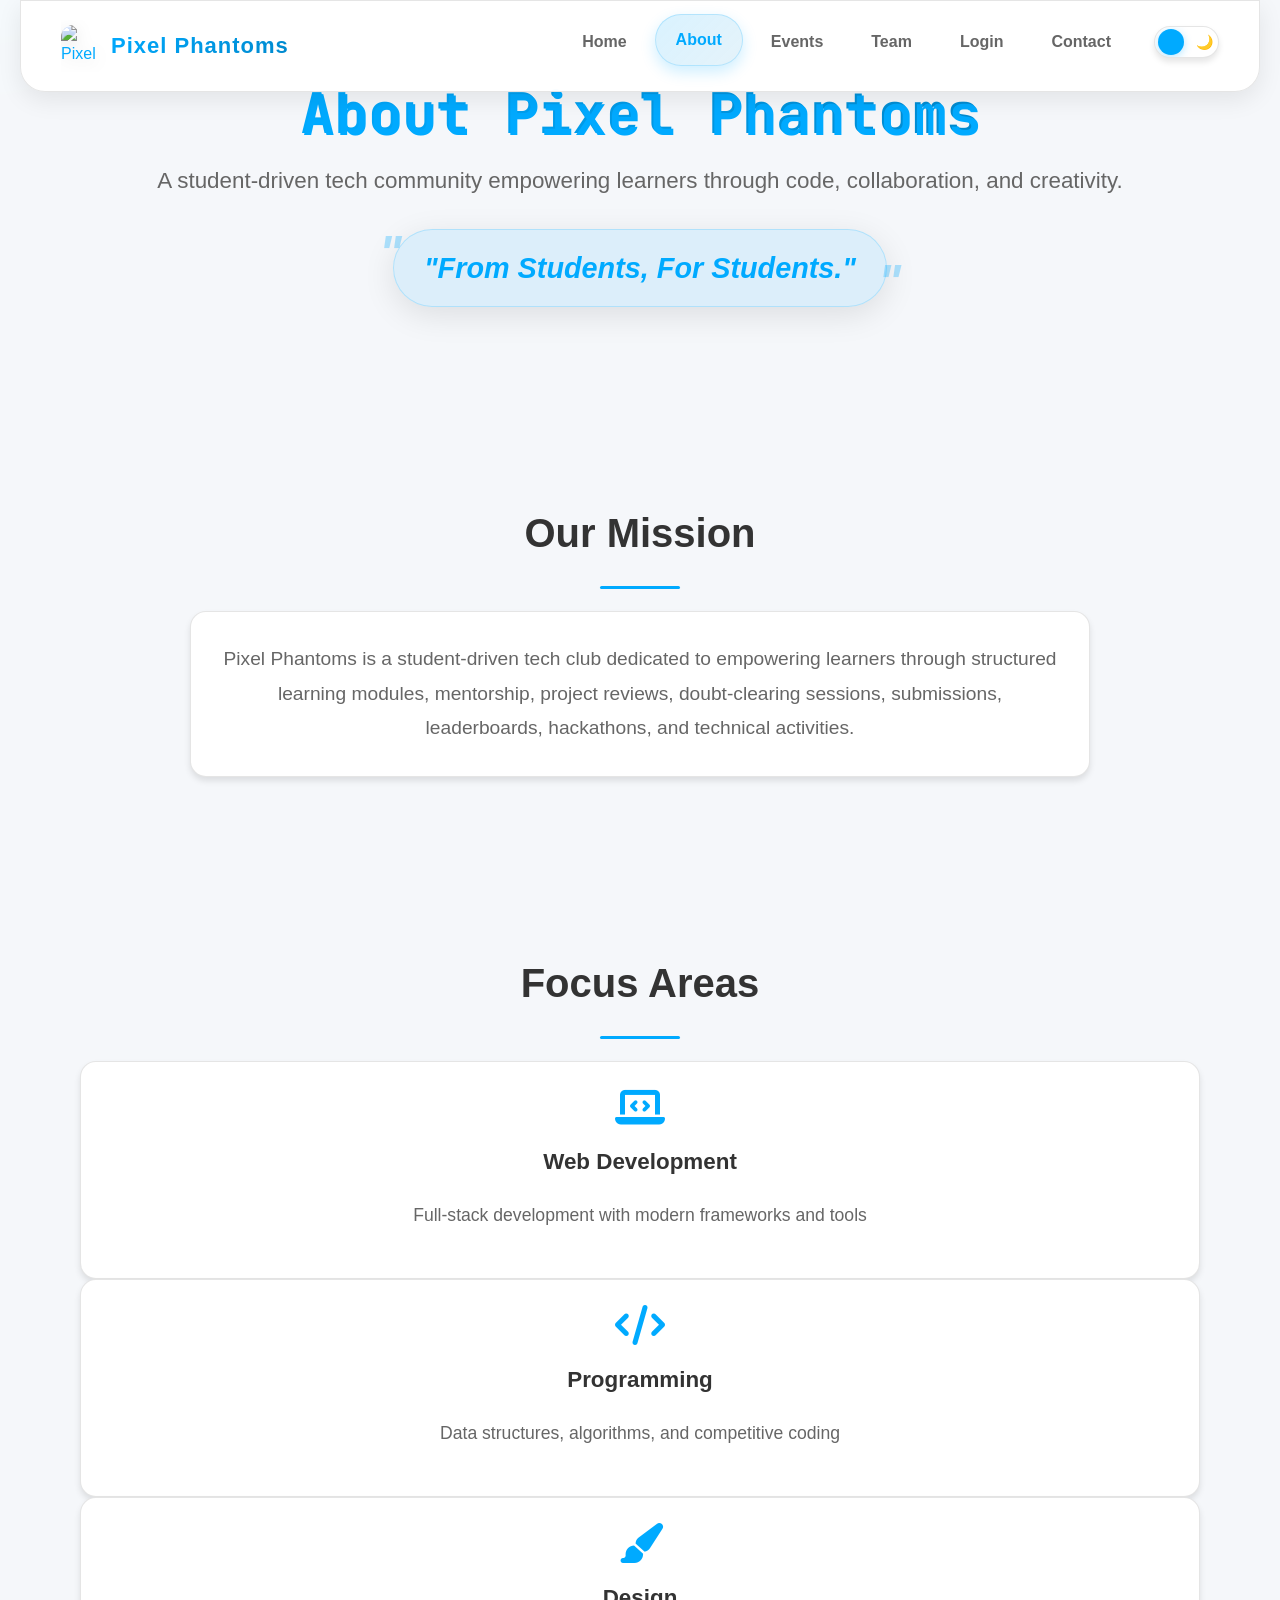
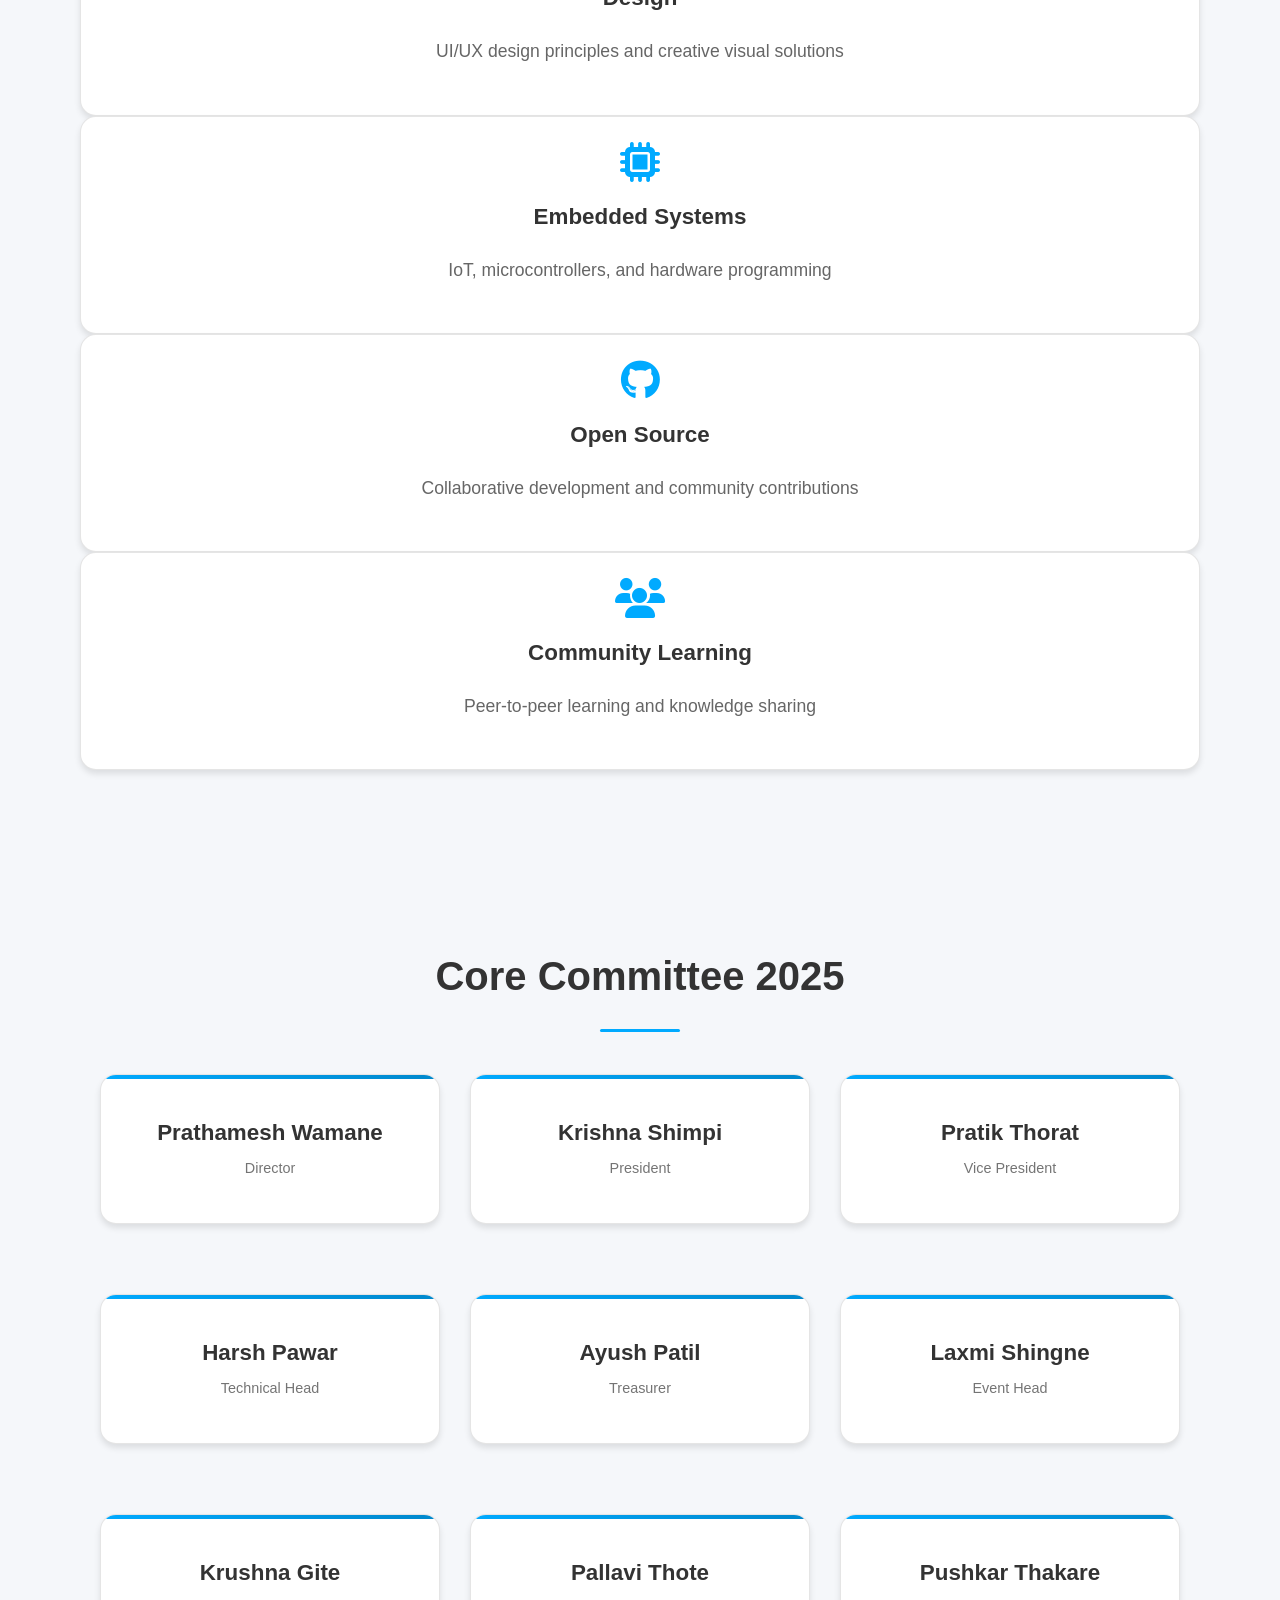
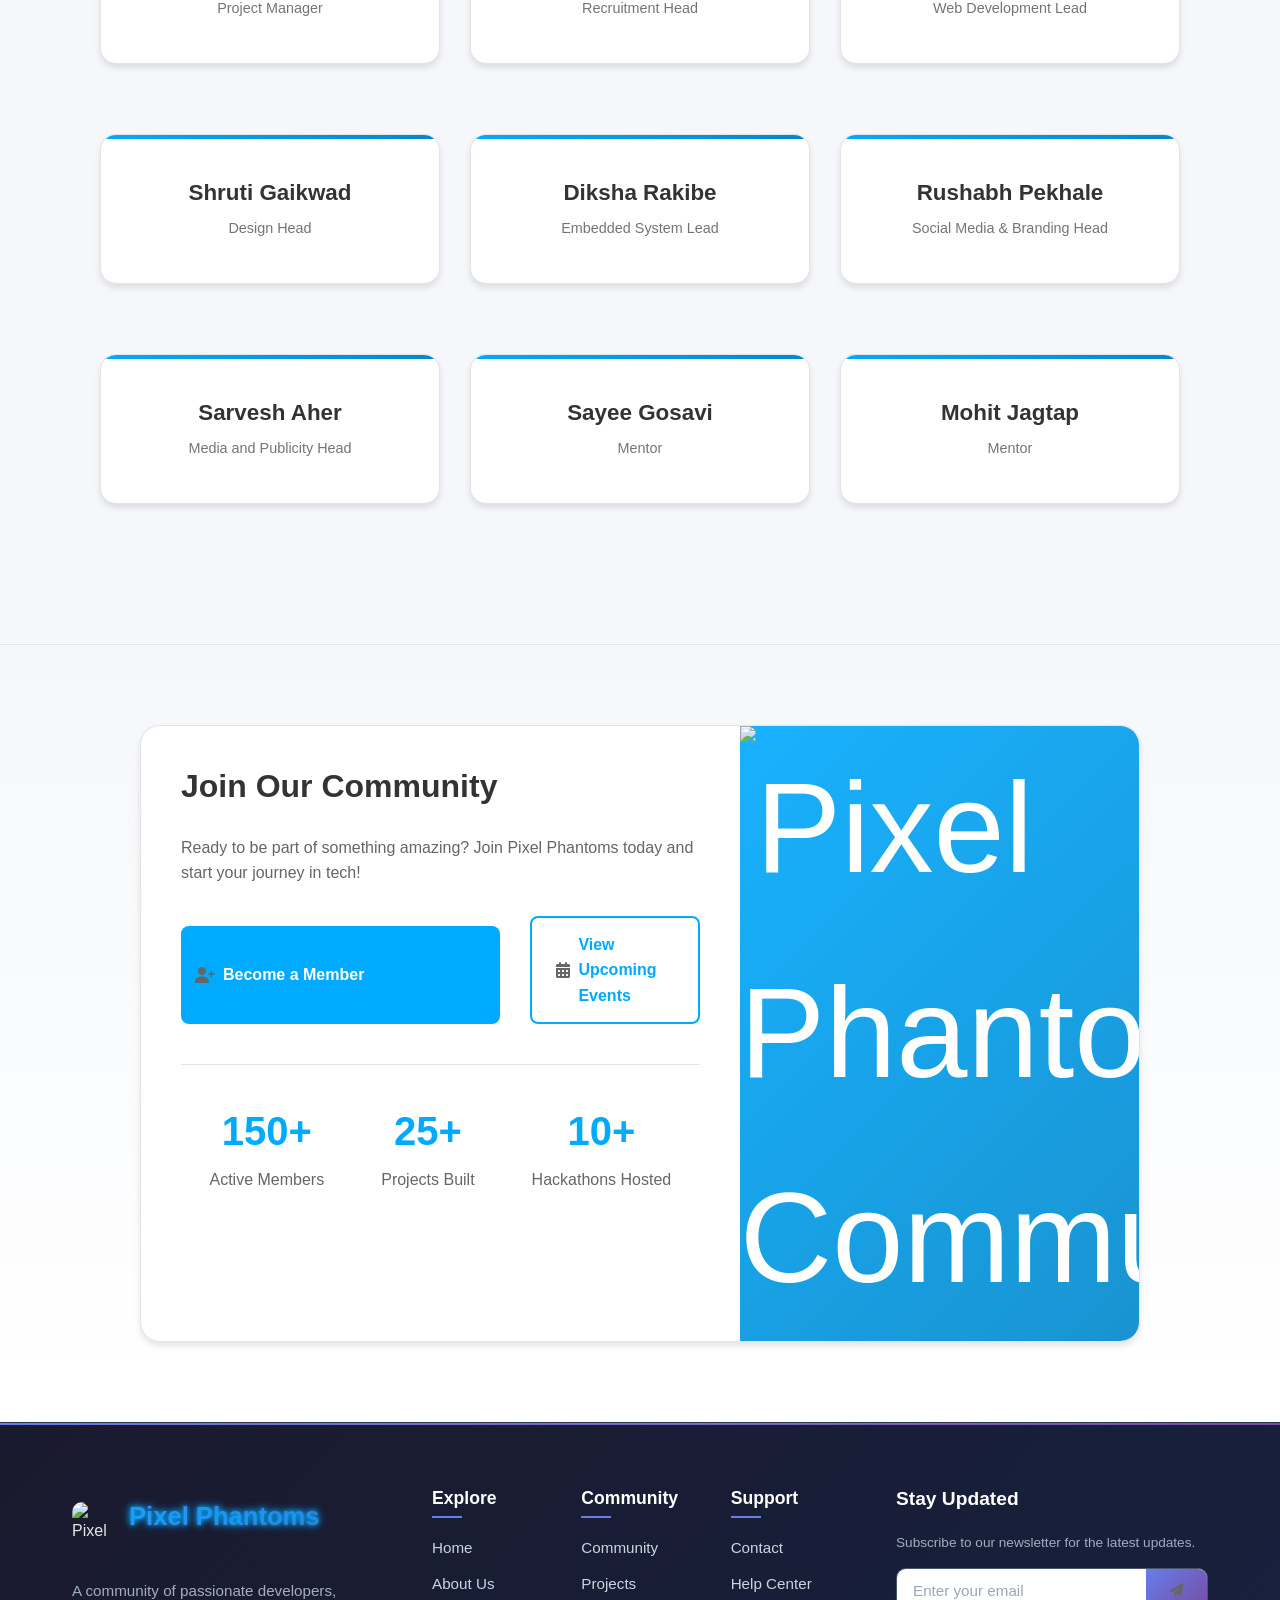
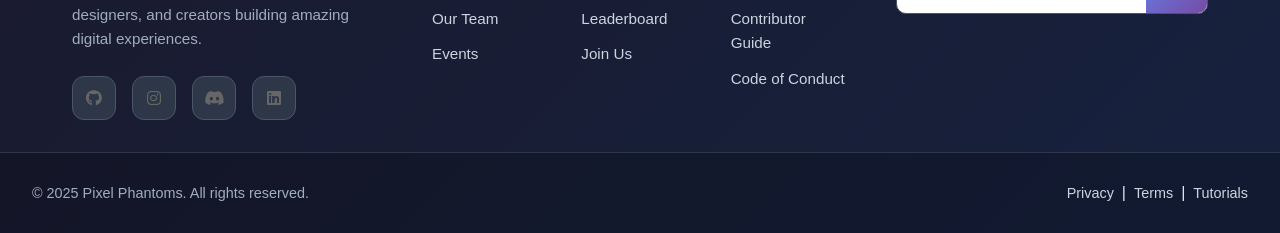
==== commit 8b5e4c9d: "Merge branch 'main' into fix/section-title-alignment" ====
--- a/about.html
+++ b/about.html
@@ -29,38 +29,11 @@
     <link rel="stylesheet" href="css/events.css" />
     <style>
       /* Minimal modal styles that reuse login.css form classes */
-      #register-modal {
-        position: fixed;
-        inset: 0;
-        display: none;
-        align-items: center;
-        justify-content: center;
-        background: rgba(0, 0, 0, 0.6);
-        z-index: 9999;
-      }
-      #register-modal.show {
-        display: flex;
-      }
-      #register-modal .modal-dialog {
-        max-width: 560px;
-        width: 100%;
-        padding: 20px;
-        border-radius: 14px;
-        position: relative;
-      }
-      #register-modal .modal-close {
-        position: absolute;
-        top: 12px;
-        right: 12px;
-        background: transparent;
-        border: none;
-        color: var(--text-primary);
-        font-size: 1.4rem;
-        cursor: pointer;
-      }
-      #register-modal .register-form .input-group {
-        margin-bottom: 12px;
-      }
+      #register-modal { position: fixed; inset: 0; display: none; align-items: center; justify-content: center; background: rgba(0,0,0,0.6); z-index: 9999; }
+      #register-modal.show { display: flex; }
+      #register-modal .modal-dialog { max-width: 560px; width: 100%; padding: 20px; border-radius: 14px; position: relative; }
+      #register-modal .modal-close { position: absolute; top: 12px; right: 12px; background: transparent; border: none; color: var(--text-primary); font-size: 1.4rem; cursor: pointer; }
+      #register-modal .register-form .input-group { margin-bottom: 12px; }
     </style>
     <link
       href="https://fonts.googleapis.com/css2?family=JetBrains+Mono:wght@400;700;800&display=swap"
@@ -76,7 +49,7 @@
     <div id="scroll-progress-container">
       <div id="scroll-progress-bar"></div>
     </div>
-
+    
     <!-- SKIP TO CONTENT LINK (ACCESSIBILITY) -->
     <a href="#main-about" class="skip-to-content" id="skip-link">
       <i class="fas fa-forward"></i> Skip to Main Content
@@ -93,10 +66,7 @@
       <!-- Hero Section - Matching Events page style -->
       <section class="hero events-hero">
         <h1>About Pixel Phantoms</h1>
-        <p>
-          A student-driven tech community empowering learners through code, collaboration, and
-          creativity.
-        </p>
+        <p>A student-driven tech community empowering learners through code, collaboration, and creativity.</p>
         <div class="about-motto">"From Students, For Students."</div>
       </section>
 
@@ -120,7 +90,9 @@
             <div class="focus-card" role="listitem" tabindex="0">
               <i class="fas fa-laptop-code icon" aria-hidden="true"></i>
               <h3>Web Development</h3>
-              <p class="focus-card-desc">Full-stack development with modern frameworks and tools</p>
+              <p class="focus-card-desc">
+                Full-stack development with modern frameworks and tools
+              </p>
             </div>
             <div class="focus-card" role="listitem" tabindex="0">
               <i class="fas fa-code icon" aria-hidden="true"></i>
@@ -130,7 +102,9 @@
             <div class="focus-card" role="listitem" tabindex="0">
               <i class="fas fa-paint-brush icon" aria-hidden="true"></i>
               <h3>Design</h3>
-              <p class="focus-card-desc">UI/UX design principles and creative visual solutions</p>
+              <p class="focus-card-desc">
+                UI/UX design principles and creative visual solutions
+              </p>
             </div>
             <div class="focus-card" role="listitem" tabindex="0">
               <i class="fas fa-microchip icon" aria-hidden="true"></i>
@@ -140,7 +114,9 @@
             <div class="focus-card" role="listitem" tabindex="0">
               <i class="fab fa-github icon" aria-hidden="true"></i>
               <h3>Open Source</h3>
-              <p class="focus-card-desc">Collaborative development and community contributions</p>
+              <p class="focus-card-desc">
+                Collaborative development and community contributions
+              </p>
             </div>
             <div class="focus-card" role="listitem" tabindex="0">
               <i class="fas fa-users icon" aria-hidden="true"></i>
@@ -225,12 +201,9 @@
         <div class="organize-container">
           <div class="organize-content">
             <h2>Join Our Community</h2>
-            <p>
-              Ready to be part of something amazing? Join Pixel Phantoms today and start your
-              journey in tech!
-            </p>
+            <p>Ready to be part of something amazing? Join Pixel Phantoms today and start your journey in tech!</p>
             <div class="join-buttons">
-              <a href="pages/join-us.html" class="btn-organize" style="margin-right: 15px">
+              <a href="pages/join-us.html" class="btn-organize" style="margin-right: 15px;">
                 <i class="fas fa-user-plus"></i> Become a Member
               </a>
               <a href="events.html" class="btn-secondary">
@@ -253,11 +226,7 @@
             </div>
           </div>
           <div class="organize-image">
-            <img
-              src="https://picsum.photos/seed/community/400/500"
-              alt="Pixel Phantoms Community"
-              loading="lazy"
-            />
+            <img src="https://picsum.photos/seed/community/400/500" alt="Pixel Phantoms Community" loading="lazy" />
           </div>
         </div>
       </section>
@@ -266,35 +235,26 @@
     <div id="footer-placeholder"></div>
     <script src="js/footer.js"></script>
     <script>
-      const basePath = '';
-      document.addEventListener('DOMContentLoaded', () => {
-        if (typeof renderFooter === 'function') {
-          renderFooter(basePath);
-        } else {
-          console.error(
-            'renderFooter function not found. Make sure footer.js is loaded correctly.'
-          );
-        }
-      });
+      renderFooter('');
     </script>
 
     <script src="js/theme.js"></script>
     <script src="js/cursor-effect.js"></script>
     <script src="js/back-to-top.js"></script>
     <script src="js/scroll-progress.js"></script>
-
+    
     <script>
       // Add hover effects to cards
-      document.addEventListener('DOMContentLoaded', function () {
+      document.addEventListener('DOMContentLoaded', function() {
         const cards = document.querySelectorAll('.focus-card, .member-card');
         cards.forEach(card => {
-          card.addEventListener('mouseenter', function () {
+          card.addEventListener('mouseenter', function() {
             this.style.transform = 'translateY(-8px)';
             this.style.boxShadow = '0 15px 30px rgba(0,0,0,0.15)';
             this.style.borderColor = 'var(--accent-color)';
           });
-
-          card.addEventListener('mouseleave', function () {
+          
+          card.addEventListener('mouseleave', function() {
             this.style.transform = 'translateY(0)';
             this.style.boxShadow = '';
             this.style.borderColor = '';
@@ -303,4 +263,4 @@
       });
     </script>
   </body>
-</html>
+</html>
--- a/css/style.css
+++ b/css/style.css
@@ -1,6 +1,5 @@
 /* CSS VARIABLES FOR THEMES */
 :root {
-
     /* Light theme variables */
     --bg-primary: #f5f7fa;
     --bg-secondary: #ffffff;
@@ -35,6 +34,12 @@
     --input-placeholder: #718096;
     --accent-primary: #667eea;
     --accent-secondary: #764ba2;
+  
+    /* Font Variables for Consistency */
+    --font-primary: 'Segoe UI', Tahoma, Geneva, Verdana, sans-serif;
+    --font-heading: 'Segoe UI', Tahoma, Geneva, Verdana, sans-serif;
+    --font-mono: 'Courier New', monospace;
+    --font-hud: 'JetBrains Mono', monospace;
   
     /* Shared UI Tokens for Consistency */
     --spacing-xs: 4px;
@@ -167,10 +172,10 @@
   body {
       margin: 0;
       padding: 0;
-      font-family: 'Segoe UI', Tahoma, Geneva, Verdana, sans-serif;
+      font-family: var(--font-primary);
       background: var(--bg-primary);
       color: var(--text-primary);
-      transition: background-color var(--animation-slow) ease, color var(--animation-slow) ease;
+      transition: background-color 0.3s ease, color 0.3s ease;
       display: flex;
       flex-direction: column;
       min-height: 100vh;
@@ -178,2248 +183,26 @@
       overflow-x: hidden;
       width: 100%;
       position: relative;
+      -webkit-font-smoothing: antialiased;
+      -moz-osx-font-smoothing: grayscale;
   }
   
   /* Global layout container */
-.container {
-  max-width: 1200px;
-  margin-left: auto;
-  margin-right: auto;
-  padding-left: 24px;
-  padding-right: 24px;
-  box-sizing: border-box;
-}
- 
-@media (max-width: 768px) {
   .container {
-    padding-left: 16px;
-    padding-right: 16px;
-
-  /* Light theme variables */
-  --bg-primary: #f5f7fa;
-  --bg-secondary: #ffffff;
-  --bg-navbar: rgba(255, 255, 255, 0.95);
-  --bg-navbar-scrolled: rgba(255, 255, 255, 0.98);
-  --text-primary: #333333;
-  --text-secondary: #666666;
-  --accent-color: #00aaff;
-  --border-color: rgba(0, 0, 0, 0.1);
-  --card-bg: #ffffff;
-  --input-bg: #ffffff;
-  --shadow: 0 4px 6px rgba(0, 0, 0, 0.1);
-  --nav-shadow: 0 8px 25px rgba(0, 0, 0, 0.08);
-  
-  /* Footer Light Theme Variables */
-  --footer-bg: #1a1a2e;
-  --footer-bg-secondary: #16213e;
-  --footer-text: #e6e6e6;
-  --footer-text-secondary: #a0aec0;
-  --footer-heading: #ffffff;
-  --footer-link: #cbd5e0;
-  --footer-link-hover: #ffffff;
-  --footer-border: #2d3748;
-  --social-bg: #2d3748;
-  --social-bg-hover: #4a5568;
-  --social-icon: #cbd5e0;
-  --social-icon-hover: #ffffff;
-  --social-border: #4a5568;
-  --footer-input-bg: #2d3748;
-  --input-border: #4a5568;
-  --input-text: #e2e8f0;
-  --input-placeholder: #718096;
-  --accent-primary: #667eea;
-  --accent-secondary: #764ba2;
-}
-
-[data-theme="dark"] {
-  /* Dark theme variables */
-  --bg-primary: #0d0f14;
-  --bg-secondary: #13161d;
-  --bg-navbar: rgba(19, 22, 29, 0.95);
-  --bg-navbar-scrolled: rgba(19, 22, 29, 0.98);
-  --text-primary: #ffffff;
-  --text-secondary: #bbbbbb;
-  --accent-color: #00aaff;
-  --border-color: rgba(255, 255, 255, 0.1);
-  --card-bg: #1a1d25;
-  --input-bg: #1a1d25;
-  --shadow: 0 4px 6px rgba(0, 0, 0, 0.3);
-  --nav-shadow: 0 8px 25px rgba(0, 0, 0, 0.2);
-  
-  /* Footer Dark Theme Variables */
-  --footer-bg: #0f1419;
-  --footer-bg-secondary: #1a202c;
-  --footer-text: #e2e8f0;
-  --footer-text-secondary: #a0aec0;
-  --footer-heading: #ffffff;
-  --footer-link: #cbd5e0;
-  --footer-link-hover: #ffffff;
-  --footer-border: #2d3748;
-  --social-bg: #2d3748;
-  --social-bg-hover: #4a5568;
-  --social-icon: #cbd5e0;
-  --social-icon-hover: #ffffff;
-  --social-border: #4a5568;
-  --footer-input-bg: #2d3748;
-  --input-border: #4a5568;
-  --input-text: #e2e8f0;
-  --input-placeholder: #718096;
-  --accent-primary: #00aaff;
-  --accent-secondary: #0088cc;
-  
-  /* Neon colors for dark theme */
-  --neon-green: #0aff9d;
-  --neon-cyan: #00aaff;
-  --neon-purple: #bc13fe;
-  --neon-red: #ff003c;
-  
-  /* Stats Widget Variables for Dark Theme */
-  --panel-bg: rgba(26, 29, 37, 0.85);
-  --panel-border: 1px solid rgba(255, 255, 255, 0.1);
-  --text-main: #ffffff;
-  --text-dim: #bbbbbb;
-  --font-hud: 'JetBrains Mono', monospace;
-  --font-mono: 'JetBrains Mono', monospace;
-}
-
-/* GENERAL */
-html {
-    overflow-x: hidden;
-    width: 100%;
-}
-
-body {
-    margin: 0;
-    padding: 0;
-    font-family: 'Segoe UI', Tahoma, Geneva, Verdana, sans-serif;
-    background: var(--bg-primary);
-    color: var(--text-primary);
-    transition: background-color var(--animation-slow) ease, color var(--animation-slow) ease;
-    display: flex;
-    flex-direction: column;
-    min-height: 100vh;
-    line-height: 1.6;
-    overflow-x: hidden;
-    width: 100%;
-    position: relative;
-}
-
-/* Prevent body scroll when mobile menu is open */
-body.mobile-menu-open {
-    overflow: hidden;
-    position: fixed;
-    width: 100%;
-    height: 100%;
-}
-
-/* MAIN CONTENT WRAPPER */
-.main-content {
-    flex: 1;
-}
-
-/* NAVBAR - UPDATED WITH CURVED DESIGN AND ANIMATIONS */
-.navbar {
-    display: flex;
-    justify-content: space-between;
-    align-items: center;
-    background: var(--bg-navbar);
-    padding: 15px 40px;
-    position: fixed;
-    top: 0;
-    left: 0;
-    right: 0;
-    z-index: 1000;
-    transition: all var(--animation-slow) cubic-bezier(0.4, 0, 0.2, 1);
-    backdrop-filter: blur(15px);
-    -webkit-backdrop-filter: blur(15px);
-    border-bottom-left-radius: 25px;
-    border-bottom-right-radius: 25px;
-    box-shadow: var(--nav-shadow);
-    border: 1px solid var(--border-color);
-    margin: 0 20px;
-    width: calc(100% - 40px);
-    box-sizing: border-box;
-    transform: translateY(0);
-}
-
-/* Navbar scroll effect */
-.navbar.scrolled {
-    background: var(--bg-navbar-scrolled);
-    padding: 12px 40px;
-    border-bottom-left-radius: 20px;
-    border-bottom-right-radius: 20px;
-    box-shadow: 0 10px 30px rgba(0, 0, 0, 0.15);
-    transform: translateY(0);
-}
-
-/* Logo with animation */
-.logo {
-    display: flex;
-    align-items: center;
-    gap: 12px;
-    position: relative;
-    overflow: hidden;
-    padding: 5px 0;
-}
-
-.logo::before {
-    content: '';
-    position: absolute;
-    bottom: 0;
-    left: 0;
-    width: 0;
-    height: 2px;
-    background: linear-gradient(90deg, var(--accent-color), #0088cc);
-    transition: width var(--animation-slow) ease;
-}
-
-.logo:hover::before {
-    width: 100%;
-}
-
-.logo img {
-    width: 42px;
-    height: 42px;
-    border-radius: 12px;
-    transition: all var(--animation-slow) cubic-bezier(0.4, 0, 0.2, 1);
-    filter: drop-shadow(0 4px 8px rgba(0, 0, 0, 0.1));
-}
-
-.logo:hover img {
-    transform: scale(1.1) rotate(5deg);
-    filter: drop-shadow(0 6px 12px rgba(0, 170, 255, 0.3));
-}
-
-.logo span {
-    font-size: 22px;
-    font-weight: 700;
-    letter-spacing: 1px;
-    background: linear-gradient(135deg, var(--accent-color), #0088cc);
-    -webkit-background-clip: text;
-    -webkit-text-fill-color: transparent;
-    background-clip: text;
-    transition: all var(--animation-medium) ease;
-}
-
-.logo:hover span {
-    letter-spacing: 1.2px;
-}
-
-/* Navigation Links with Curved Design */
-.nav-links {
-    display: flex;
-    list-style: none;
-    gap: 8px;
-    align-items: center;
-    margin: 0;
-    padding: 0;
-    position: relative;
-}
-
-.nav-links li {
-    position: relative;
-}
-
-.nav-links a {
-    color: var(--text-secondary);
-    text-decoration: none;
-    font-size: 16px;
-    font-weight: 600;
-    transition: all var(--animation-slow) cubic-bezier(0.4, 0, 0.2, 1);
-    padding: 12px 20px;
-    border-radius: 50px;
-    position: relative;
-    overflow: hidden;
-    display: flex;
-    align-items: center;
-    gap: 8px;
-}
-
-.nav-links a::before {
-    content: '';
-    position: absolute;
-    top: 0;
-    left: -100%;
-    width: 100%;
-    height: 100%;
-    background: linear-gradient(90deg, transparent, rgba(0, 170, 255, 0.1), transparent);
-    transition: left 0.6s ease;
-}
-
-.nav-links a:hover::before {
-    left: 100%;
-}
-
-.nav-links a:hover,
-.nav-links .active {
-    color: var(--accent-color);
-    background: rgba(0, 170, 255, 0.08);
-    transform: translateY(-2px);
-    box-shadow: 0 6px 15px rgba(0, 170, 255, 0.2);
-}
-
-.nav-links .active {
-    background: linear-gradient(135deg, rgba(0, 170, 255, 0.15), rgba(0, 136, 204, 0.1));
-    border: 1px solid rgba(0, 170, 255, 0.2);
-}
-
-/* Navbar Icons */
-.nav-icon {
-    font-size: 18px;
-    transition: transform var(--animation-medium) ease;
-}
-
-.nav-links a:hover .nav-icon {
-    transform: scale(1.2) rotate(10deg);
-}
-
-/* HAMBURGER BUTTON */
-.hamburger {
-    display: none; /* shown only on small screens */
-    align-items: center;
-    justify-content: center;
-    flex-direction: column;
-    gap: 6px;
-    width: 48px;
-    height: 40px;
-    background: var(--card-bg);
-    border-radius: 10px;
-    border: 1px solid var(--border-color);
-    cursor: pointer;
-    padding: 6px;
-    box-shadow: var(--shadow);
-}
-
-.hamburger .bar {
-    display: block;
-    width: 24px;
-    height: 3px;
-    background: var(--text-secondary);
-    border-radius: 2px;
-    transition: transform 0.28s cubic-bezier(0.4,0,0.2,1), opacity var(--animation-fast) ease;
-    transform-origin: center;
-}
-
-/* Open state: animate into an X */
-.hamburger.open .bar:nth-child(1) {
-    transform: translateY(9px) rotate(45deg);
-}
-.hamburger.open .bar:nth-child(2) {
-    opacity: 0;
-    transform: scaleX(0);
-}
-.hamburger.open .bar:nth-child(3) {
-    transform: translateY(-9px) rotate(-45deg);
-}
-
-/* MOBILE RESPONSIVE NAV */
-@media (max-width: 768px) {
-    .navbar {
-        padding: 12px 18px;
-    }
-
-    /* Show hamburger, hide large horizontal layout */
-    .hamburger {
-        display: flex;
-    }
-
-    /* Enhanced mobile nav-links with scroll prevention */
-    .nav-links {
-        position: fixed;
-        top: 80px;
-        left: 10px;
-        right: 10px;
-        background: var(--bg-navbar);
-        flex-direction: column;
-        gap: 12px;
-        padding: 20px;
-        border-radius: 16px;
-        box-shadow: 0 15px 40px rgba(0, 0, 0, 0.25);
-        transform-origin: top center;
-        transform: translateY(-10px) scaleY(0.9);
-        opacity: 0;
-        pointer-events: none;
-        transition: all 0.25s cubic-bezier(0.4, 0, 0.2, 1);
-        z-index: 999;
-        max-height: 0;
-        border: 1px solid var(--border-color);
-        backdrop-filter: blur(20px);
-        -webkit-backdrop-filter: blur(20px);
-        overflow: hidden;
-    }
-
-    .nav-links.open {
-        max-height: calc(100vh - 100px);
-        overflow-y: auto;
-        overscroll-behavior: contain;
-        -webkit-overflow-scrolling: touch;
-        transform: translateY(0) scaleY(1);
-        opacity: 1;
-        pointer-events: auto;
-        animation: slideDownFade 0.3s ease-out forwards;
-    }
-
-    /* Animation for mobile menu */
-    @keyframes slideDownFade {
-        from {
-            opacity: 0;
-            transform: translateY(-20px) scaleY(0.95);
-        }
-        to {
-            opacity: 1;
-            transform: translateY(0) scaleY(1);
-        }
-    }
-
-    /* Scrollbar styling for mobile menu */
-    .nav-links::-webkit-scrollbar {
-        width: 4px;
-    }
-    
-    .nav-links::-webkit-scrollbar-thumb {
-        background: var(--accent-color);
-        border-radius: 2px;
-        opacity: 0.5;
-    }
-    
-    .nav-links::-webkit-scrollbar-track {
-        background: transparent;
-    }
-
-    .nav-links li {
-        width: 100%;
-    }
-
-    .nav-links a {
-        display: block;
-        padding: 12px 16px;
-        font-size: 18px;
-        border-radius: 8px;
-    }
-
-    /* Keep theme toggle aligned in mobile menu */
-    .theme-toggle { 
-        justify-content: flex-start; 
-        margin-left: 0;
-    }
-}
-
-/* THEME TOGGLE - ENHANCED */
-
-.theme-toggle {
-    display: flex;
-    align-items: center;
-    margin-left: 15px;
-}
-
-.theme-switch {
-    display: none;
-}
-
-.theme-label {
-    position: relative;
-    display: flex;
-    align-items: center;
-    justify-content: space-between;
-    width: 65px;
-    height: 32px;
-    background: var(--card-bg);
-    border-radius: 50px;
-    cursor: pointer;
-    border: 1px solid var(--border-color);
-    transition: all var(--animation-slow) cubic-bezier(0.4, 0, 0.2, 1);
-    box-shadow: var(--shadow);
-    padding: 0 5px;
-    overflow: hidden;
-    /* Safari-specific hardware acceleration */
-    -webkit-transform: translateZ(0);
-    transform: translateZ(0);
-    /* Prevent tap highlight on iOS */
-    -webkit-tap-highlight-color: transparent;
-}
-
-.theme-label::before {
-    content: '';
-    position: absolute;
-    top: 0;
-    left: 0;
-    width: 100%;
-    height: 100%;
-    background: linear-gradient(135deg, var(--accent-color), #0088cc);
-    opacity: 0;
-    transition: opacity var(--animation-medium) ease;
-    /* Safari prefix */
-    -webkit-transition: opacity var(--animation-medium) ease;
-}
-
-.theme-label:hover::before {
-    opacity: 0.1;
-}
-
-.toggle-thumb {
-    position: absolute;
-    width: 26px;
-    height: 26px;
-    background: var(--accent-color);
-    border-radius: 50%;
-    left: 3px;
-    /* Enhanced cross-browser transition with Safari prefixes */
-    transition: transform var(--animation-slow) cubic-bezier(0.68, -0.55, 0.27, 1.55);
-    -webkit-transition: transform var(--animation-slow) cubic-bezier(0.68, -0.55, 0.27, 1.55);
-    -moz-transition: transform var(--animation-slow) cubic-bezier(0.68, -0.55, 0.27, 1.55);
-    -o-transition: transform var(--animation-slow) cubic-bezier(0.68, -0.55, 0.27, 1.55);
-    z-index: 2;
-    box-shadow: 0 2px 8px rgba(0, 170, 255, 0.3);
-    /* Hardware acceleration for smooth animation on Safari */
-    -webkit-transform: translateZ(0);
-    transform: translateZ(0);
-    /* Prevent flickering on Safari */
-    -webkit-backface-visibility: hidden;
-    backface-visibility: hidden;
-    -webkit-perspective: 1000;
-    perspective: 1000;
-}
-
-.sun-icon, .moon-icon {
-    position: relative;
-    font-size: 14px;
-    /* Enhanced cross-browser transitions */
-    transition: all var(--animation-slow) ease;
-    -webkit-transition: all var(--animation-slow) ease;
-    -moz-transition: all var(--animation-slow) ease;
-    -o-transition: all var(--animation-slow) ease;
-    z-index: 1;
-    /* Prevent flickering */
-    -webkit-backface-visibility: hidden;
-    backface-visibility: hidden;
-}
-
-.sun-icon {
-    color: #ffa500;
-    opacity: 0;
-    transform: scale(0.8);
-    -webkit-transform: scale(0.8);
-}
-
-.moon-icon {
-    color: #e2e8f0;
-    opacity: 1;
-    transform: scale(1);
-    -webkit-transform: scale(1);
-}
-
-/* Checked state - enhanced for Safari */
-.theme-switch:checked + .theme-label .toggle-thumb {
-    transform: translateX(33px);
-    -webkit-transform: translateX(33px);
-    -moz-transform: translateX(33px);
-    -ms-transform: translateX(33px);
-}
-
-.theme-switch:checked + .theme-label .sun-icon {
-    opacity: 1;
-    transform: scale(1) rotate(360deg);
-    -webkit-transform: scale(1) rotate(360deg);
-    -moz-transform: scale(1) rotate(360deg);
-    -ms-transform: scale(1) rotate(360deg);
-}
-
-.theme-switch:checked + .theme-label .moon-icon {
-    opacity: 0;
-    transform: scale(0.8) rotate(-360deg);
-    -webkit-transform: scale(0.8) rotate(-360deg);
-    -moz-transform: scale(0.8) rotate(-360deg);
-    -ms-transform: scale(0.8) rotate(-360deg);
-}
-
-/* Safari-specific fixes for smoother animations */
-@media not all and (min-resolution:.001dpcm) { 
-    @supports (-webkit-appearance:none) {
-        /* Safari-only styles */
-        .toggle-thumb {
-            -webkit-transition-timing-function: cubic-bezier(0.68, -0.55, 0.27, 1.55);
-        }
-        
-        .theme-label {
-            -webkit-transition-property: background, border-color, box-shadow;
-            transition-property: background, border-color, box-shadow;
-        }
-    }
-}
-
-/* iOS specific fixes */
-@supports (-webkit-touch-callout: none) {
-    .theme-label {
-        /* iOS tap highlight removal */
-        -webkit-tap-highlight-color: transparent;
-        /* Prevent text selection */
-        -webkit-user-select: none;
-        user-select: none;
-    }
-    
-    .toggle-thumb {
-        /* iOS animation smoothing */
-        -webkit-transform: translate3d(0, 0, 0);
-        transform: translate3d(0, 0, 0);
-    }
-}
-
-/* HERO SECTION - ADJUSTED FOR FIXED NAVBAR */
-.hero {
-    text-align: center;
-    padding: 180px 20px 120px;
-    background: var(--bg-primary);
-    margin-top: 0;
-}
-
-.hero h1 {
-    font-size: 3.5rem;
-    margin-bottom: 1rem;
-    font-weight: 700;
-    background: linear-gradient(135deg, var(--accent-color), #0088cc);
-    -webkit-background-clip: text;
-    -webkit-text-fill-color: transparent;
-    background-clip: text;
-}
-
-.hero p {
-    font-size: 1.4rem;
-    color: var(--text-secondary);
-    margin: 0;
-}
-
-/* Hero Buttons */
-.hero-buttons {
-    margin-top: 30px;
-    display: flex;
-    gap: 15px;
-    justify-content: center;
-}
-
-.btn-primary, .btn-secondary {
-    padding: 12px 30px;
-    border-radius: 50px;
-    text-decoration: none;
-    font-weight: 600;
-    transition: transform var(--animation-medium) ease, box-shadow var(--animation-medium) ease;
-}
-
-.btn-primary {
-    background: var(--accent-color);
-    color: white;
-    box-shadow: 0 4px 15px rgba(0, 170, 255, 0.3);
-}
-
-.btn-secondary {
-    background: transparent;
-    border: 2px solid var(--accent-color);
-    color: var(--accent-color);
-}
-
-.btn-primary:hover, .btn-secondary:hover {
-    transform: translateY(-3px);
-    box-shadow: 0 6px 20px rgba(0, 170, 255, 0.4);
-}
-
-.btn-secondary:hover {
-    background: var(--accent-color);
-    color: white;
-}
-
-/* CONTENT SECTION */
-.content {
-    max-width: 1200px;
-    margin: 60px auto;
-    padding: 0 20px;
-}
-
-.content h2 {
-    font-size: 2.5rem;
-    margin-bottom: 2rem;
-    text-align: center;
-    color: var(--text-primary);
-    position: relative;
-}
-
-.content h2::after {
-    content: '';
-    position: absolute;
-    bottom: -10px;
-    left: 50%;
-    transform: translateX(-50%);
-    width: 80px;
-    height: 3px;
-    background: var(--accent-color);
-    border-radius: 2px;
-}
-
-.content p {
-    font-size: 1.1rem;
-    line-height: 1.8;
-    color: var(--text-secondary);
-    margin-bottom: 1.5rem;
-    text-align: center;
-}
-
-/* CONTACT FORM */
-.contact-box {
-    background: var(--card-bg);
-    padding: 30px 40px;
-    border-radius: 12px;
-    box-shadow: var(--shadow);
-    max-width: 800px;
-    margin: 0 auto;
-    border: 1px solid var(--border-color);
-    height: auto;
-    min-height: 400px;
-}
-
-.contact-box form {
-    display: flex;
-    flex-direction: column;
-    gap: 16px;
-    height: 100%;
-}
-
-.contact-box label {
-    font-weight: 600;
-    color: var(--text-primary);
-    margin-bottom: 5px;
-    font-size: 1rem;
-}
-
-.contact-box input,
-.contact-box textarea {
-    padding: 12px 16px;
-    border: 2px solid var(--border-color);
-    border-radius: 8px;
-    background: var(--input-bg);
-    color: var(--text-primary);
-    transition: all var(--animation-medium) ease;
-    font-size: 1rem;
-    font-family: inherit;
-    width: 100%;
-    box-sizing: border-box;
-}
-
-.contact-box input:focus,
-.contact-box textarea:focus {
-    outline: none;
-    border-color: var(--accent-color);
-    box-shadow: 0 0 0 3px rgba(0, 170, 255, 0.1);
-    transform: translateY(-2px);
-}
-
-.contact-box textarea {
-    min-height: 100px;
-    resize: vertical;
-}
-
-.contact-box button {
-    padding: 14px 32px;
-    background: var(--accent-color);
-    color: white;
-    border: none;
-    font-size: 1.1rem;
-    font-weight: 600;
-    border-radius: 8px;
-    cursor: pointer;
-    transition: all var(--animation-medium) ease;
-    margin-top: 10px;
-    width: 100%;
-}
-
-.contact-box button:hover {
-    background: #0088cc;
-    transform: translateY(-2px);
-    box-shadow: 0 6px 20px rgba(0, 170, 255, 0.3);
-}
-
-/* COMMITTEE GRID */
-.committee-grid {
-    display: grid;
-    grid-template-columns: repeat(5, 1fr);
-    grid-template-rows: repeat(3, auto);
-    gap: 20px;
-    margin-top: 40px;
-}
-
-.member-card {
-    background: var(--card-bg);
-    padding: 25px 20px;
-    border-radius: 12px;
-    text-align: center;
-    border: 1px solid var(--border-color);
-    transition: all var(--animation-medium) ease;
-    box-shadow: var(--shadow);
-    position: relative;
-    overflow: hidden;
-    min-height: 120px;
-    display: flex;
-    flex-direction: column;
-    justify-content: center;
-    align-items: center;
-}
-
-.member-card::before {
-    content: '';
-    position: absolute;
-    top: 0;
-    left: 0;
-    right: 0;
-    height: 4px;
-    background: linear-gradient(135deg, var(--accent-color), #0088cc);
-}
-
-.member-card:hover {
-    transform: translateY(-8px);
-    border-color: var(--accent-color);
-    box-shadow: 0 12px 30px rgba(0, 0, 0, 0.15);
-}
-
-.member-card h3 {
-    margin: 0 0 8px 0;
-    color: var(--text-primary);
-    font-size: 1.1rem;
-    font-weight: 600;
-    line-height: 1.3;
-}
-
-.member-card p {
-    color: var(--accent-color);
-    font-size: 0.9rem;
-    font-weight: 500;
-    margin: 0;
-    opacity: 0.9;
-}
-
-/* PROJECT LEAD CARD */
-.project-lead-card {
-    background: var(--card-bg);
-    border: 1px solid var(--border-color);
-    border-radius: 20px;
-    padding: 30px;
-    text-align: center;
-    box-shadow: var(--shadow);
-    transition: transform 0.35s ease, box-shadow 0.35s ease, border-color 0.35s ease;
-    cursor: pointer;
-}
-
-.project-lead-card:hover {
-    transform: translateY(-12px) scale(1.03);
-    box-shadow: 0 18px 40px rgba(0, 170, 255, 0.22);
-    border-color: var(--accent-color);
-}
-
-.project-lead-card img {
-    width: 100px;
-    height: 100px;
-    border-radius: 50%;
-    transition: transform 0.35s ease;
-}
-
-.project-lead-card:hover img {
-    transform: scale(1.08);
-}
-
-/* Features Grid (For the new section) */
-.features-grid {
-    display: grid;
-    grid-template-columns: repeat(auto-fit, minmax(250px, 1fr));
-    gap: 30px;
-    margin-top: 40px;
-}
-
-.feature-card {
-    background: var(--card-bg);
-    padding: 30px;
-    border-radius: 15px;
-    text-align: center;
-    border: 1px solid var(--border-color);
-    box-shadow: var(--shadow);
-    transition: transform var(--animation-medium) ease;
-}
-
-.feature-card:hover {
-    transform: translateY(-10px);
-    border-color: var(--accent-color);
-}
-
-/* HACKATHON LAYOUT */
-.hackathon-layout {
-    display: grid;
-    grid-template-columns: 1fr 1fr;
-}
-
-.feature-icon {
-    font-size: 2.5rem;
-    color: var(--accent-color);
-    margin-bottom: 20px;
-}
-
-/* Lift-up hover effect for seminar cards */
-.seminar-card.reveal-card {
-    transition: transform var(--animation-medium) ease, box-shadow var(--animation-medium) ease, border-color var(--animation-medium) ease;
-    cursor: pointer;
-}
-
-.seminar-card.reveal-card:hover {
-    transform: translateY(-12px) scale(1.03);
-    box-shadow: 0 15px 30px rgba(0, 170, 255, 0.25);
-    border-color: var(--accent-color);
-}
-
-/* Optional: image lift inside card */
-.seminar-card.reveal-card img {
-    transition: transform var(--animation-medium) ease;
-}
-
-.seminar-card.reveal-card:hover img {
-    transform: scale(1.05);
-}
-
-/* =========================================
-   8. LEADERBOARD PREVIEW (ENHANCED) - TOUCH FIXED
-   ========================================= */
-.leaderboard-preview {
-    padding: 100px 0;
-    background: var(--bg-primary);
-    border-top: 1px solid var(--border-color);
-    position: relative;
-    overflow: hidden;
-}
-
-/* Background aesthetic element */
-.leaderboard-preview::before {
-    content: '';
-    position: absolute;
-    top: -50%; left: -50%;
-    width: 200%; height: 200%;
-    background: radial-gradient(circle, rgba(0, 170, 255, 0.03) 0%, transparent 60%);
-    animation: rotateHero 30s linear infinite;
-    z-index: 0;
-    pointer-events: none;
-}
-
-.lb-layout {
-    display: grid;
-    grid-template-columns: 1.5fr 1fr; /* Leaderboard gets more space */
-    gap: 40px;
-    margin-top: 50px;
-    position: relative;
-    z-index: 2;
     max-width: 1200px;
     margin-left: auto;
     margin-right: auto;
-    padding: 0 20px;
-}
-
-/* --- LEFT: LEADERBOARD TABLE --- */
-.lb-main {
-    background: var(--card-bg);
-    border: 1px solid var(--border-color);
-    border-radius: 16px;
-    overflow: hidden;
-    box-shadow: 0 10px 40px rgba(0,0,0,0.2);
-    backdrop-filter: blur(10px);
-}
-
-.lb-header {
-    display: grid;
-    grid-template-columns: 0.5fr 2fr 1fr;
-    padding: 20px 30px;
-    background: rgba(0, 0, 0, 0.2);
-    color: var(--text-secondary);
-    font-size: 0.85rem;
-    font-weight: 800;
-    letter-spacing: 1.5px;
-    border-bottom: 1px solid var(--border-color);
-}
-
-.text-right { 
-    text-align: right; 
-}
-
-.lb-row {
-    display: grid;
-    grid-template-columns: 0.5fr 2fr 1fr;
-    padding: 25px 30px;
-    align-items: center;
-    border-bottom: 1px solid var(--border-color);
-    transition: all 0.3s cubic-bezier(0.25, 0.8, 0.25, 1);
-    position: relative;
-    cursor: pointer;
-    /* Add tap target size for touch devices */
-    min-height: 60px;
-    -webkit-tap-highlight-color: transparent;
-    -webkit-touch-callout: none;
-    -webkit-user-select: none;
-    user-select: none;
-}
-
-/* Hover effect for desktop */
-.lb-row:hover {
-    background: rgba(0, 170, 255, 0.05);
-    transform: scale(1.01);
-    z-index: 5;
-    box-shadow: 0 5px 20px rgba(0,0,0,0.1);
-}
-
-/* TOUCH-FRIENDLY FIX: Active state for touch devices */
-.lb-row:active {
-    background: rgba(0, 170, 255, 0.08);
-    transform: scale(0.99);
-    transition: transform 0.1s ease, background 0.1s ease;
-}
-
-/* Enhanced for devices that support hover (desktop) */
-@media (hover: hover) and (pointer: fine) {
-    .lb-row:hover {
-        background: rgba(0, 170, 255, 0.05);
-        transform: scale(1.01);
-        z-index: 5;
-        box-shadow: 0 5px 20px rgba(0,0,0,0.1);
-    }
-}
-
-/* Touch device specific styles */
-@media (hover: none) and (pointer: coarse) {
-    .lb-row {
-        /* Larger tap targets */
-        padding: 20px 30px;
-        min-height: 70px;
-    }
-    
-    .lb-row:active {
-        background: rgba(0, 170, 255, 0.1);
-        transform: scale(0.98);
-    }
-    
-    /* Add visual feedback for touch */
-    .lb-row.touch-active {
-        background: rgba(0, 170, 255, 0.12);
-        box-shadow: inset 0 0 0 2px rgba(0, 170, 255, 0.2);
-    }
-}
-
-.lb-rank-badge {
-    font-size: 1.5rem;
-    font-weight: 800;
-    color: var(--text-secondary);
-    width: 40px;
-    height: 40px;
-    display: flex;
-    align-items: center;
-    justify-content: center;
-    border-radius: 50%;
-    background: rgba(255,255,255,0.05);
-}
-
-/* Rank specific glows */
-.rank-1 .lb-rank-badge { 
-    color: #FFD700; 
-    background: rgba(255, 215, 0, 0.1); 
-    box-shadow: 0 0 15px rgba(255, 215, 0, 0.3); 
-}
-.rank-2 .lb-rank-badge { 
-    color: #C0C0C0; 
-    background: rgba(192, 192, 192, 0.1); 
-    box-shadow: 0 0 15px rgba(192, 192, 192, 0.3); 
-}
-.rank-3 .lb-rank-badge { 
-    color: #CD7F32; 
-    background: rgba(205, 127, 50, 0.1); 
-    box-shadow: 0 0 15px rgba(205, 127, 50, 0.3); 
-}
-
-.lb-user-info {
-    display: flex;
-    flex-direction: column;
-}
-
-.lb-username {
-    font-size: 1.2rem;
-    font-weight: 700;
-    color: var(--text-primary);
-}
-
-.lb-stats {
-    font-size: 0.75rem;
-    color: var(--text-secondary);
-    margin-top: 4px;
-}
-
-.lb-league-tag {
-    font-size: 0.75rem;
-    text-transform: uppercase;
-    letter-spacing: 1px;
-    margin-top: 4px;
-    font-weight: 600;
-    display: inline-block;
-}
-
-.lb-xp-val {
-    text-align: right;
-    font-family: 'Courier New', monospace;
-    font-weight: bold;
-    font-size: 1.1rem;
-    color: var(--accent-color);
-}
-
-.lb-loader { 
-    padding: 40px; 
-    text-align: center; 
-    color: var(--text-secondary); 
-    animation: blink 1.5s infinite; 
-}
-
-.lb-footer-enhanced {
-    padding: 15px 30px;
-    background: rgba(0, 0, 0, 0.1);
-    border-top: 1px solid var(--border-color);
-    font-size: 0.7rem;
-    color: var(--text-secondary);
-}
-
-.lb-scoring-info {
-    display: flex;
-    justify-content: space-between;
-    flex-wrap: wrap;
-    gap: 10px;
-}
-
-.scoring-item {
-    background: rgba(0, 170, 255, 0.1);
-    padding: 3px 8px;
-    border-radius: 4px;
-    border: 1px solid rgba(0, 170, 255, 0.2);
-}
-
-/* --- RIGHT: LEAGUE SYSTEM CARDS --- */
-.league-system {
-    display: flex;
-    flex-direction: column;
-    gap: 15px;
-}
-
-.sys-header {
-    margin: 0 0 15px;
-    font-size: 1rem;
-    color: var(--text-secondary);
-    letter-spacing: 2px;
-}
-
-.league-card {
-    display: flex;
-    align-items: center;
-    gap: 20px;
-    background: var(--card-bg);
-    padding: 20px;
-    border-radius: 12px;
-    border: 1px solid var(--border-color);
-    transition: transform 0.3s;
-    position: relative;
-    overflow: hidden;
-    cursor: pointer;
-}
-
-/* Touch-friendly league cards */
-.league-card:active {
-    transform: translateX(5px);
-    background: var(--bg-secondary);
-    transition: transform 0.1s ease, background 0.1s ease;
-}
-
-@media (hover: hover) and (pointer: fine) {
-    .league-card:hover {
-        transform: translateX(10px);
-    }
-}
-
-@media (hover: none) and (pointer: coarse) {
-    .league-card {
-        padding: 18px;
-        min-height: 70px;
-    }
-    
-    .league-card:active {
-        transform: translateX(8px) scale(0.98);
-        box-shadow: 0 5px 15px rgba(0,0,0,0.1);
-    }
-}
-
-.league-icon {
-    width: 50px; 
-    height: 50px;
-    border-radius: 12px;
-    display: flex;
-    align-items: center;
-    justify-content: center;
-    font-size: 1.5rem;
-    background: var(--bg-primary);
-    flex-shrink: 0;
-}
-
-.league-info h4 { 
-    margin: 0 0 5px; 
-    color: var(--text-primary); 
-    font-size: 1rem; 
-}
-.league-info p { 
-    margin: 0; 
-    color: var(--text-secondary); 
-    font-size: 0.85rem; 
-}
-.xp-req { 
-    font-size: 0.75rem; 
-    opacity: 0.7; 
-    margin-left: 10px; 
-    border: 1px solid var(--border-color); 
-    padding: 2px 6px; 
-    border-radius: 4px; 
-}
-
-/* League Colors */
-.gold { 
-    border-left: 4px solid #FFD700; 
-}
-.gold .league-icon { 
-    color: #FFD700; 
-    background: rgba(255, 215, 0, 0.1); 
-}
-
-.silver { 
-    border-left: 4px solid #C0C0C0; 
-}
-.silver .league-icon { 
-    color: #C0C0C0; 
-    background: rgba(192, 192, 192, 0.1); 
-}
-
-.bronze { 
-    border-left: 4px solid #CD7F32; 
-}
-.bronze .league-icon { 
-    color: #CD7F32; 
-    background: rgba(205, 127, 50, 0.1); 
-}
-
-.rookie { 
-    border-left: 4px solid #00aaff; 
-}
-.rookie .league-icon { 
-    color: #00aaff; 
-    background: rgba(0, 170, 255, 0.1); 
-}
-
-/* Footer */
-.lb-footer {
-    margin-top: 30px;
-    text-align: center;
-    color: var(--text-secondary);
-    font-size: 0.9rem;
-    opacity: 0.7;
-}
-
-/* NEW COMPREHENSIVE FOOTER STYLES - FIXED WIDTH */
-.site-footer {
-    background: linear-gradient(135deg, var(--footer-bg) 0%, var(--footer-bg-secondary) 100%);
-    color: var(--footer-text);
-    padding: 2.5rem 0 0;
-    margin-top: auto;
-    border-top: 1px solid var(--footer-border);
-    width: 100%;
+    padding-left: 24px;
+    padding-right: 24px;
     box-sizing: border-box;
-    position: relative;
-    overflow: hidden;
-}
-
-.site-footer::before {
-    content: '';
-    position: absolute;
-    top: 0;
-    left: 0;
-    right: 0;
-    height: 2px;
-    background: linear-gradient(90deg, var(--accent-primary), var(--accent-secondary));
-    animation: shimmer 3s ease-in-out infinite;
-}
-
-.footer-container {
-    max-width: 100%;
-    margin: 0;
-    padding: 0;
-    width: 100%;
-    box-sizing: border-box;
-}
-
-/* Footer Content Layout */
-.footer-content {
-    display: grid;
-    grid-template-columns: 1.5fr 2fr 1.5fr;
-    gap: 2rem;
-    margin-bottom: 1.5rem;
-    max-width: 1200px;
-    margin: 0 auto 2rem;
-    padding: 0 2rem;
-    animation: slideUpFade 0.8s ease-out;
-    box-sizing: border-box;
-}
-
-/* Brand Section */
-.footer-brand {
-    display: flex;
-    flex-direction: column;
-    gap: 1rem;
-    animation: slideInLeft 0.8s ease-out 0.2s both;
-}
-
-.footer-logo {
-    display: flex;
-    align-items: center;
-    gap: 0.75rem;
-    margin-bottom: 0.5rem;
-}
-
-.footer-logo img {
-    margin-top: 15px;
-    width: 45px;
-    height: 45px;
-    border-radius: 10px;
-    animation: float 3s ease-in-out infinite;
-    transition: transform var(--animation-medium) ease;
-}
-
-.footer-logo:hover img {
-    transform: scale(1.1) rotate(5deg);
-}
-
-.brand-name {
-    font-size: 1.6rem;
-    font-weight: 700;
-    background: linear-gradient(135deg, var(--accent-primary) 0%, var(--accent-secondary) 100%);
-    -webkit-background-clip: text;
-    -webkit-text-fill-color: transparent;
-    background-clip: text;
-    animation: colorShift 4s ease-in-out infinite;
-}
-
-.footer-description {
-    line-height: 1.4;
-    color: var(--footer-text-secondary);
-    margin-bottom: 1rem;
-    font-size: 0.9rem;
-}
-
-.social-links {
-    display: flex;
-    gap: 1rem;
-}
-
-.social-link {
-    display: flex;
-    align-items: center;
-    justify-content: center;
-    width: 44px;
-    height: 44px;
-    background: var(--social-bg);
-    border-radius: 12px;
-    color: var(--social-icon);
-    text-decoration: none;
-    transition: all var(--animation-slow) cubic-bezier(0.4, 0, 0.2, 1);
-    border: 1px solid var(--social-border);
-    position: relative;
-    overflow: hidden;
-}
-
-.social-link::before {
-    content: '';
-    position: absolute;
-    top: 0;
-    left: -100%;
-    width: 100%;
-    height: 100%;
-    background: linear-gradient(90deg, transparent, rgba(255,255,255,0.2), transparent);
-    transition: left 0.5s;
-}
-
-.social-link:hover::before {
-    left: 100%;
-}
-
-.social-link:hover {
-    background: var(--social-bg-hover);
-    color: var(--social-icon-hover);
-    transform: translateY(-3px) scale(1.1);
-    box-shadow: 0 8px 20px rgba(0, 0, 0, 0.3);
-}
-
-/* Link Groups */
-.footer-links {
-    display: grid;
-    grid-template-columns: repeat(3, 1fr);
-    gap: 2rem;
-    animation: slideUpFade 0.8s ease-out 0.4s both;
-}
-
-.link-group-title {
-    font-size: 1.2rem;
-    font-weight: 600;
-    margin-bottom: 1.2rem;
-    color: var(--footer-heading);
-    position: relative;
-    padding-bottom: 0.5rem;
-}
-
-.link-group-title::after {
-    content: '';
-    position: absolute;
-    bottom: 0;
-    left: 0;
-    width: 30px;
-    height: 2px;
-    background: var(--accent-primary);
-    transition: width var(--animation-medium) ease;
-}
-
-.link-group:hover .link-group-title::after {
-    width: 50px;
-}
-
-.link-list {
-    list-style: none;
-    padding: 0;
-    margin: 0;
-}
-
-.link-list li {
-    margin-bottom: 0.6rem;
-    transform: translateX(0);
-    transition: transform var(--animation-medium) ease;
-}
-
-.link-list li:hover {
-    transform: translateX(5px);
-}
-
-.link-list a {
-    color: var(--footer-link);
-    text-decoration: none;
-    transition: all var(--animation-medium) ease;
-    font-size: 0.95rem;
-    display: block;
-    padding: 0.2rem 0;
-    position: relative;
-}
-
-.link-list a::before {
-    content: '';
-    position: absolute;
-    bottom: 0;
-    left: 0;
-    width: 0;
-    height: 1px;
-    background: var(--accent-primary);
-    transition: width var(--animation-medium) ease;
-}
-
-.link-list a:hover {
-    color: var(--footer-link-hover);
-    padding-left: 0.5rem;
-}
-
-.link-list a:hover::before {
-    width: 100%;
-}
-
-/* Newsletter Section */
-.footer-newsletter {
-    display: flex;
-    flex-direction: column;
-    gap: 1.2rem;
-    animation: slideInRight 0.8s ease-out 0.6s both;
-}
-
-.newsletter-title {
-    font-size: 1.2rem;
-    font-weight: 600;
-    margin-bottom: 0.5rem;
-    color: var(--footer-heading);
-}
-
-.newsletter-description {
-    font-size: 0.9rem;
-    color: var(--footer-text-secondary);
-    line-height: 1.5;
-    margin: 0;
-}
-
-.newsletter-form {
-    display: flex;
-    flex-direction: column;
-    gap: 0.75rem;
-}
-
-.input-group {
-    display: flex;
-    background: var(--input-bg);
-    border-radius: 10px;
-    overflow: hidden;
-    border: 1px solid var(--input-border);
-    transition: all var(--animation-medium) ease;
-    position: relative;
-}
-
-.input-group:focus-within {
-    border-color: var(--accent-primary);
-    box-shadow: 0 0 0 3px rgba(102, 126, 234, 0.1);
-    transform: translateY(-2px);
-}
-
-.newsletter-input {
-    flex: 1;
-    padding: 0.85rem 1rem;
-    background: transparent;
-    border: none;
-    color: var(--input-text);
-    font-size: 0.95rem;
-    outline: none;
-    transition: all var(--animation-medium) ease;
-}
-
-.newsletter-input::placeholder {
-    color: var(--input-placeholder);
-    transition: color var(--animation-medium) ease;
-}
-
-.newsletter-input:focus::placeholder {
-    color: transparent;
-}
-
-.newsletter-btn {
-    padding: 0.85rem 1.5rem;
-    background: linear-gradient(135deg, var(--accent-primary) 0%, var(--accent-secondary) 100%);
-    border: none;
-    color: white;
-    cursor: pointer;
-    transition: all var(--animation-slow) cubic-bezier(0.4, 0, 0.2, 1);
-    display: flex;
-    align-items: center;
-    justify-content: center;
-    font-weight: 600;
-    position: relative;
-    overflow: hidden;
-}
-
-.newsletter-btn::before {
-    content: '';
-    position: absolute;
-    top: 0;
-    left: -100%;
-    width: 100%;
-    height: 100%;
-    background: linear-gradient(90deg, transparent, rgba(255,255,255,0.3), transparent);
-    transition: left 0.5s;
-}
-
-.newsletter-btn:hover::before {
-    left: 100%;
-}
-
-.newsletter-btn:hover {
-    transform: translateX(3px);
-    box-shadow: 0 6px 20px rgba(102, 126, 234, 0.4);
-}
-
-.newsletter-note {
-    font-size: 0.75rem;
-    color: var(--footer-text-secondary);
-    margin: 0;
-    line-height: 1.4;
-}
-
-/* Footer Bottom - FIXED */
-.footer-bottom {
-    border-top: 1px solid var(--footer-border);
-    padding: 2rem 0;
-    width: 100%;
-    background: rgba(0, 0, 0, 0.2);
-    animation: fadeIn 0.8s ease-out 0.8s both;
-    box-sizing: border-box;
-}
-
-.footer-bottom-content {
-    display: flex;
-    justify-content: space-between;
-    align-items: center;
-    flex-wrap: wrap;
-    gap: 1rem;
-    max-width: 100%;
-    margin-left: 0;
-    margin-right: 0;
-    padding: 0 2rem;
-    box-sizing: border-box;
-}
-
-.copyright {
-    font-size: 0.9rem;
-    color: var(--footer-text-secondary);
-    margin: 0;
-}
-
-.footer-bottom-links {
-    display: flex;
-    align-items: center;
-    gap: 0.5rem;
-}
-
-.bottom-link {
-    color: var(--footer-link);
-    text-decoration: none;
-    font-size: 0.9rem;
-    transition: all var(--animation-medium) ease;
-    position: relative;
-    padding: 0.3rem 0;
-}
-
-.bottom-link::after {
-    content: '';
-    position: absolute;
-    bottom: 0;
-    left: 0;
-    width: 0;
-    height: 1px;
-    background: var(--accent-primary);
-    transition: width var(--animation-medium) ease;
-}
-
-.bottom-link:hover {
-    color: var(--footer-link-hover);
-}
-
-.bottom-link:hover::after {
-    width: 100%;
-}
-
-.separator {
-    color: var(--footer-text-secondary);
-    font-size: 0.9rem;
-}
-
-/* =========================================
-   TOUCH DEVICE SPECIFIC STYLES
-   ========================================= */
-@media (hover: none) and (pointer: coarse) {
-    /* Larger tap targets */
-    .btn-cyber, .btn-primary, .btn-secondary, .btn-hollow,
-    .social-link, .link-list a, .bottom-link {
-        min-height: 44px;
-        min-width: 44px;
-        display: flex;
-        align-items: center;
-        justify-content: center;
-    }
-    
-    /* Disable hover effects on touch */
-    .seminar-card.reveal-card:hover,
-    .project-lead-card:hover,
-    .feature-card:hover,
-    .member-card:hover {
-        transform: none !important;
-    }
-    
-    /* Active states instead */
-    .seminar-card.reveal-card:active,
-    .project-lead-card:active,
-    .feature-card:active,
-    .member-card:active {
-        transform: scale(0.98) !important;
-        opacity: 0.9;
-        transition: transform 0.1s ease, opacity 0.1s ease;
-    }
-    
-    /* Navbar touch improvements */
-    .nav-links a {
-        padding: 14px 20px;
-        min-height: 44px;
-    }
-    
-    /* Footer links touch optimization */
-    .link-list a,
-    .bottom-link {
-        padding: 8px 0;
-        min-height: 44px;
-        display: flex;
-        align-items: center;
-    }
-}
-
-/* Prevent text selection on interactive elements */
-.lb-row, .seminar-card, .btn-primary, .btn-secondary, .nav-links a,
-.hamburger, .theme-label, .social-link {
-    -webkit-tap-highlight-color: transparent;
-    -webkit-touch-callout: none;
-    -webkit-user-select: none;
-    user-select: none;
-}
-
-/* Better focus for keyboard navigation */
-.lb-row:focus-visible,
-.btn-primary:focus-visible,
-.btn-secondary:focus-visible,
-.nav-links a:focus-visible,
-.theme-label:focus-visible {
-    outline: 2px solid var(--accent-color);
-    outline-offset: 2px;
-}
-
-/* Animation for touch feedback */
-@keyframes touch-ripple {
-    0% {
-        transform: scale(0.8);
-        opacity: 0.5;
-    }
-    100% {
-        transform: scale(1.2);
-        opacity: 0;
-    }
-}
-
-.touch-ripple {
-    position: absolute;
-    border-radius: 50%;
-    background: rgba(0, 170, 255, 0.3);
-    transform: scale(0);
-    animation: touch-ripple 0.6s linear;
-    pointer-events: none;
-}
-
-/* Animation for touch devices */
-@keyframes touch-pulse {
-    0% { transform: scale(1); }
-    50% { transform: scale(0.98); }
-    100% { transform: scale(1); }
-}
-
-.lb-row.touch-feedback {
-    animation: touch-pulse 0.3s ease;
-}
-
-/* ANIMATIONS */
-@keyframes slideUpFade {
-    from {
-        opacity: 0;
-        transform: translateY(30px);
-    }
-    to {
-        opacity: 1;
-        transform: translateY(0);
-    }
-}
-
-@keyframes slideInLeft {
-    from {
-        opacity: 0;
-        transform: translateX(-40px);
-    }
-    to {
-        opacity: 1;
-        transform: translateX(0);
-    }
-}
-
-@keyframes slideInRight {
-    from {
-        opacity: 0;
-        transform: translateX(40px);
-    }
-    to {
-        opacity: 1;
-        transform: translateX(0);
-    }
-}
-
-@keyframes fadeIn {
-    from {
-        opacity: 0;
-    }
-    to {
-        opacity: 1;
-    }
-}
-
-@keyframes float {
-    0%, 100% {
-        transform: translateY(0);
-    }
-    50% {
-        transform: translateY(-4px);
-    }
-}
-
-@keyframes colorShift {
-    0%, 100% {
-        filter: hue-rotate(0deg);
-    }
-    50% {
-        filter: hue-rotate(10deg);
-    }
-}
-
-@keyframes shimmer {
-    0%, 100% {
-        opacity: 1;
-    }
-    50% {
-        opacity: 0.7;
-    }
-}
-
-@keyframes pulse {
-    0% {
-        transform: scale(1);
-    }
-    50% {
-        transform: scale(1.05);
-    }
-    100% {
-        transform: scale(1);
-    }
-}
-
-@keyframes rotateHero {
-    0% { transform: rotate(0deg); }
-    100% { transform: rotate(360deg); }
-}
-
-@keyframes blink {
-    0%, 100% { opacity: 1; }
-    50% { opacity: 0.5; }
-}
-
-/* Navbar specific animations */
-@keyframes navSlideDown {
-    from {
-        transform: translateY(-100%);
-        opacity: 0;
-    }
-    to {
-        transform: translateY(0);
-        opacity: 1;
-    }
-}
-
-@keyframes navItemFadeIn {
-    from {
-        opacity: 0;
-        transform: translateY(-10px);
-    }
-    to {
-        opacity: 1;
-        transform: translateY(0);
-    }
-}
-
-/* Hover effects for entire footer sections */
-.footer-brand:hover,
-.footer-links:hover,
-.footer-newsletter:hover {
-    transform: translateY(-2px);
-    transition: transform var(--animation-medium) ease;
-}
-
-/* RESPONSIVE DESIGN */
-@media (max-width: 1200px) {
-    .committee-grid {
-        grid-template-columns: repeat(4, 1fr);
-        grid-template-rows: repeat(4, auto);
-    }
-}
-
-@media (max-width: 1024px) {
-    .footer-content {
-        grid-template-columns: 1fr 1fr;
-        gap: 2.5rem;
-        padding: 0 2rem;
-    }
-    
-    .footer-newsletter {
-        grid-column: 1 / -1;
-    }
-    
-    .committee-grid {
-        grid-template-columns: repeat(3, 1fr);
-        grid-template-rows: repeat(5, auto);
-    }
-    
-    .contact-box {
-        max-width: 700px;
-        padding: 25px 35px;
-    }
-    
-    .navbar {
-        padding: 15px 30px;
-        margin: 0 15px;
-        width: calc(100% - 30px);
-    }
-    
-    .lb-layout {
-        grid-template-columns: 1fr;
-        gap: 30px;
-    }
-}
-
-@media (max-width: 768px) {
-    .navbar {
-        flex-direction: column;
-        gap: 15px;
-        padding: 12px 18px;
-        margin: 0 10px;
-        width: calc(100% - 20px);
-        border-bottom-left-radius: 20px;
-        border-bottom-right-radius: 20px;
-    }
-    
-    .navbar.scrolled {
-        padding: 10px 18px;
-        border-bottom-left-radius: 15px;
-        border-bottom-right-radius: 15px;
-    }
-
-    .hero {
-        padding: 160px 20px 100px;
-    }
-    
-    .hero h1 {
-        font-size: 2.5rem;
-    }
-    
-    .hero p {
-        font-size: 1.2rem;
-    }
-    
-    .content h2 {
-        font-size: 2rem;
-    }
-    
-    .contact-box {
-        max-width: 600px;
-        padding: 20px 30px;
-        margin: 0 20px;
-    }
-    
-    .committee-grid {
-        grid-template-columns: repeat(2, 1fr);
-        grid-template-rows: repeat(8, auto);
-        gap: 15px;
-    }
-    
-    .footer-content {
-        grid-template-columns: 1fr;
-        gap: 2.5rem;
-        padding: 0 1.5rem;
-    }
-    
-    .footer-links {
-        grid-template-columns: 1fr;
-        gap: 2rem;
-    }
-    
-    .footer-bottom-content {
-        flex-direction: column;
-        text-align: center;
-        padding: 0 1.5rem;
-    }
-    
-    .footer-brand {
-        text-align: center;
-        align-items: center;
-    }
-    
-    .footer-logo {
-        justify-content: center;
-    }
-    
-    .lb-header {
-        grid-template-columns: 40px 1fr 100px;
-        font-size: 0.7rem;
-        padding: 15px 20px;
-    }
-    
-    .lb-row {
-        grid-template-columns: 40px 1fr 100px;
-        padding: 15px 20px;
-    }
-    
-    .lb-username {
-        font-size: 1rem;
-    }
-    
-    .lb-xp-val {
-        font-size: 1rem;
-    }
-}
-
-@media (max-width: 480px) {
-    .site-footer {
-        padding: 3rem 0 0;
-    }
-    
-    .footer-content {
-        padding: 0 1rem;
-        gap: 2rem;
-    }
-    
-    .footer-bottom-content {
-        padding: 0 1rem;
-    }
-    
-    .social-links {
-        justify-content: center;
-    }
-    
-    .input-group {
-        flex-direction: column;
-    }
-    
-    .newsletter-btn {
-        border-radius: 0 0 10px 10px;
-        padding: 1rem;
-    }
-    
-    .hero {
-        padding: 140px 20px 80px;
-    }
-    
-    .hero h1 {
-        font-size: 2rem;
-    }
-    
-    .hero p {
-        font-size: 1.1rem;
-    }
-    
-    .committee-grid {
-        grid-template-columns: 1fr;
-        grid-template-rows: repeat(15, auto);
-    }
-    
-    .member-card {
-        padding: 20px 15px;
-        min-height: 100px;
-    }
-    
-    .contact-box {
-        padding: 20px;
-        margin: 0 15px;
-    }
-    
-    .contact-box input,
-    .contact-box textarea {
-        padding: 10px 14px;
-    }
-    
-    .contact-box button {
-        padding: 12px 24px;
-    }
-    
-    .navbar {
-        padding: 10px 15px;
-        margin: 0 5px;
-        width: calc(100% - 10px);
-        border-bottom-left-radius: 15px;
-        border-bottom-right-radius: 15px;
-    }
-    
-    .logo img {
-        width: 36px;
-        height: 36px;
-    }
-    
-    .logo span {
-        font-size: 18px;
-    }
-    
-    .theme-label {
-        width: 55px;
-        height: 28px;
-    }
-    
-    .toggle-thumb {
-        width: 22px;
-        height: 22px;
-    }
-    
-    /* Apple-style Dynamic Island Navbar - Fix for mobile */
-    .nav-links {
-        top: 70px;
-        left: 8px;
-        right: 8px;
-        max-height: calc(100vh - 120px);
-    }
-    
-    .hero-buttons {
-        flex-direction: column;
-        align-items: center;
-    }
-    
-    .btn-primary, .btn-secondary {
-        width: 100%;
-        max-width: 280px;
-    }
-}
-
-/* Apple-style Dynamic Island Navbar */
-@media (max-width: 480px) {
-    .navbar {
-        padding: 8px;
-        margin: 10px auto;
-        width: calc(100% - 20px);
-        max-width: 380px;
-        border-radius: 40px;
-        background: rgba(0, 0, 0, 0.85);
-        backdrop-filter: blur(20px);
-        -webkit-backdrop-filter: blur(20px);
-        border: 1px solid rgba(255, 255, 255, 0.1);
-        box-shadow: 0 20px 60px rgba(0, 0, 0, 0.3), 
-                    0 0 1px rgba(255, 255, 255, 0.5) inset;
-    }
-    
-    .navbar.scrolled {
-        padding: 6px;
-        border-radius: 35px;
-        box-shadow: 0 25px 70px rgba(0, 0, 0, 0.4),
-                    0 0 1px rgba(255, 255, 255, 0.5) inset;
-    }
-    
-    .logo {
-        padding: 4px 8px;
-        border-radius: 25px;
-        background: rgba(255, 255, 255, 0.05);
-    }
-    
-    .nav-links a {
-        padding: 6px 10px;
-        font-size: 13px;
-        border-radius: 20px;
-        background: rgba(255, 255, 255, 0.05);
-    }
-    
-    .nav-links a:hover,
-    .nav-links .active {
-        background: rgba(255, 255, 255, 0.15);
-        transform: scale(1.05);
-    }
-}
-
-/* Reduced motion support */
-@media (prefers-reduced-motion: reduce) {
-    * {
-        animation-duration: 0.01ms !important;
-        animation-iteration-count: 1 !important;
-        transition-duration: 0.01ms !important;
-    }
-    
-    /* Specifically target theme toggle for reduced motion */
-    .theme-label,
-    .toggle-thumb,
-    .sun-icon,
-    .moon-icon {
-        transition: none !important;
-        -webkit-transition: none !important;
-        -moz-transition: none !important;
-        -o-transition: none !important;
-        animation: none !important;
-    }
-    
-    .theme-switch:checked + .theme-label .toggle-thumb {
-        transition: none !important;
-        -webkit-transition: none !important;
-    }
-    
-    .leaderboard-preview::before {
-        animation: none !important;
-    }
-    
-    .footer-logo img {
-        animation: none !important;
-    }
-    
-    /* Footer Dark Theme Variables */
-    --footer-bg: #0f1419;
-    --footer-bg-secondary: #1a202c;
-    --footer-text: #e2e8f0;
-    --footer-text-secondary: #a0aec0;
-    --footer-heading: #ffffff;
-    --footer-link: #cbd5e0;
-    --footer-link-hover: #ffffff;
-    --footer-border: #2d3748;
-    --social-bg: #2d3748;
-    --social-bg-hover: #4a5568;
-    --social-icon: #cbd5e0;
-    --social-icon-hover: #ffffff;
-    --social-border: #4a5568;
-    --footer-input-bg: #2d3748;
-    --input-border: #4a5568;
-    --input-text: #e2e8f0;
-    --input-placeholder: #718096;
-    --accent-primary: #00aaff;
-    --accent-secondary: #0088cc;
-    
-    /* Neon colors for dark theme */
-    --neon-green: #0aff9d;
-    --neon-cyan: #00aaff;
-    --neon-purple: #bc13fe;
-    --neon-red: #ff003c;
-    
-    /* Stats Widget Variables for Dark Theme */
-    --panel-bg: rgba(26, 29, 37, 0.85);
-    --panel-border: 1px solid rgba(255, 255, 255, 0.1);
-    --text-main: #ffffff;
-    --text-dim: #bbbbbb;
-    --font-hud: 'JetBrains Mono', monospace;
-    --font-mono: 'JetBrains Mono', monospace;
-  
-    /* Shared UI Tokens for Consistency */
-    --spacing-xs: 4px;
-    --spacing-sm: 8px;
-    --spacing-md: 16px;
-    --spacing-lg: 20px;
-    --spacing-xl: 30px;
-    --spacing-xxl: 40px;
-  
-    --shadow-hover: 0 8px 25px rgba(0, 170, 255, 0.2);
-    --shadow-hover-strong: 0 12px 30px rgba(0, 170, 255, 0.3);
-  
-    --hover-transform: translateY(-5px);
-    --hover-transform-strong: translateY(-8px) scale(1.02);
-  
-    --border-radius-sm: 8px;
-    --border-radius-md: 12px;
-    --border-radius-lg: 16px;
-    --border-radius-xl: 20px;
-  }
-  
-  /* GENERAL */
-  html {
-      overflow-x: hidden;
-      width: 100%;
-  }
-  
-  body {
-      margin: 0;
-      padding: 0;
-      font-family: 'Segoe UI', Tahoma, Geneva, Verdana, sans-serif;
-      background: var(--bg-primary);
-      color: var(--text-primary);
-      transition: background-color var(--animation-slow) ease, color var(--animation-slow) ease;
-      display: flex;
-      flex-direction: column;
-      min-height: 100vh;
-      line-height: 1.6;
-      overflow-x: hidden;
-      width: 100%;
-      position: relative;
+  }
+  
+  /* Ensure all headings use consistent fonts */
+  h1, h2, h3, h4, h5, h6 {
+      font-family: var(--font-heading);
+      font-weight: 600;
+      line-height: 1.3;
+      margin-top: 0;
   }
   
   /* Prevent body scroll when mobile menu is open */
@@ -2431,44 +214,9 @@
   }
   
   /* MAIN CONTENT WRAPPER */
-  .main-content,
-  main {
+  .main-content {
       flex: 1;
       padding-top: 80px; /* Account for fixed navbar */
-      min-height: calc(100vh - 80px);
-  }
-  
-  /* Specific adjustment for main element on index page */
-  main#main-content {
-      padding-top: 80px;
-  }
-  
-  /* NAVBAR - UPDATED WITH CURVED DESIGN AND ANIMATIONS */
-  .navbar {
-    padding: 12px 18px;
-
-  }
-}
-
-  /* Prevent body scroll when mobile menu is open */
-  body.mobile-menu-open {
-      overflow: hidden;
-      position: fixed;
-      width: 100%;
-      height: 100%;
-  }
-  
-  /* MAIN CONTENT WRAPPER */
-  .main-content,
-  main {
-      flex: 1;
-      padding-top: 80px; /* Account for fixed navbar */
-      min-height: calc(100vh - 80px);
-  }
-  
-  /* Specific adjustment for main element on index page */
-  main#main-content {
-      padding-top: 80px;
   }
   
   /* NAVBAR - UPDATED WITH CURVED DESIGN AND ANIMATIONS */
@@ -2483,7 +231,7 @@
       left: 0;
       right: 0;
       z-index: 1000;
-      transition: all var(--animation-slow) cubic-bezier(0.4, 0, 0.2, 1);
+      transition: all 0.3s cubic-bezier(0.4, 0, 0.2, 1);
       backdrop-filter: blur(15px);
       -webkit-backdrop-filter: blur(15px);
       border-bottom-left-radius: 25px;
@@ -2531,7 +279,7 @@
       width: 0;
       height: 2px;
       background: linear-gradient(90deg, var(--accent-color), #0088cc);
-      transition: width var(--animation-slow) ease;
+      transition: width 0.3s ease;
   }
   
   .logo:hover::before {
@@ -2542,7 +290,7 @@
       width: 42px;
       height: 42px;
       border-radius: 12px;
-      transition: all var(--animation-slow) cubic-bezier(0.4, 0, 0.2, 1);
+      transition: all 0.3s cubic-bezier(0.4, 0, 0.2, 1);
       filter: drop-shadow(0 4px 8px rgba(0, 0, 0, 0.1));
   }
   
@@ -2559,7 +307,8 @@
       -webkit-background-clip: text;
       -webkit-text-fill-color: transparent;
       background-clip: text;
-      transition: all var(--animation-medium) ease;
+      transition: all 0.2s ease;
+      font-family: var(--font-heading);
   }
   
   .logo:hover span {
@@ -2586,7 +335,7 @@
       text-decoration: none;
       font-size: 16px;
       font-weight: 600;
-      transition: all var(--animation-slow) cubic-bezier(0.4, 0, 0.2, 1);
+      transition: all 0.3s cubic-bezier(0.4, 0, 0.2, 1);
       padding: 12px 20px;
       border-radius: 50px;
       position: relative;
@@ -2594,6 +343,7 @@
       display: flex;
       align-items: center;
       gap: 8px;
+      font-family: var(--font-primary);
   }
   
   .nav-links a::before {
@@ -2627,7 +377,7 @@
   /* Navbar Icons */
   .nav-icon {
       font-size: 18px;
-      transition: transform var(--animation-medium) ease;
+      transition: transform 0.2s ease;
   }
   
   .nav-links a:hover .nav-icon {
@@ -2657,7 +407,7 @@
       height: 3px;
       background: var(--text-secondary);
       border-radius: 2px;
-      transition: transform 0.28s cubic-bezier(0.4,0,0.2,1), opacity var(--animation-fast) ease;
+      transition: transform 0.28s cubic-bezier(0.4,0,0.2,1), opacity 0.1s ease;
       transform-origin: center;
   }
   
@@ -2678,12 +428,12 @@
       .navbar {
           padding: 12px 18px;
       }
-  
+
       /* Show hamburger, hide large horizontal layout */
       .hamburger {
           display: flex;
       }
-  
+
       /* Enhanced mobile nav-links with scroll prevention */
       .nav-links {
           position: fixed;
@@ -2708,7 +458,7 @@
           -webkit-backdrop-filter: blur(20px);
           overflow: hidden;
       }
-  
+
       .nav-links.open {
           max-height: calc(100vh - 100px);
           overflow-y: auto;
@@ -2719,7 +469,7 @@
           pointer-events: auto;
           animation: slideDownFade 0.3s ease-out forwards;
       }
-  
+
       /* Animation for mobile menu */
       @keyframes slideDownFade {
           from {
@@ -2731,7 +481,7 @@
               transform: translateY(0) scaleY(1);
           }
       }
-  
+
       /* Scrollbar styling for mobile menu */
       .nav-links::-webkit-scrollbar {
           width: 4px;
@@ -2746,27 +496,32 @@
       .nav-links::-webkit-scrollbar-track {
           background: transparent;
       }
-  
+
       .nav-links li {
           width: 100%;
       }
-  
+
       .nav-links a {
           display: block;
           padding: 12px 16px;
           font-size: 18px;
           border-radius: 8px;
-      }
-  
+          font-family: var(--font-primary);
+      }
+
       /* Keep theme toggle aligned in mobile menu */
       .theme-toggle { 
           justify-content: flex-start; 
           margin-left: 0;
       }
+      
+      .container {
+          padding-left: 16px;
+          padding-right: 16px;
+      }
   }
   
   /* THEME TOGGLE - ENHANCED */
-  
   .theme-toggle {
       display: flex;
       align-items: center;
@@ -2788,7 +543,7 @@
       border-radius: 50px;
       cursor: pointer;
       border: 1px solid var(--border-color);
-      transition: all var(--animation-slow) cubic-bezier(0.4, 0, 0.2, 1);
+      transition: all 0.3s cubic-bezier(0.4, 0, 0.2, 1);
       box-shadow: var(--shadow);
       padding: 0 5px;
       overflow: hidden;
@@ -2808,9 +563,9 @@
       height: 100%;
       background: linear-gradient(135deg, var(--accent-color), #0088cc);
       opacity: 0;
-      transition: opacity var(--animation-medium) ease;
+      transition: opacity 0.2s ease;
       /* Safari prefix */
-      -webkit-transition: opacity var(--animation-medium) ease;
+      -webkit-transition: opacity 0.2s ease;
   }
   
   .theme-label:hover::before {
@@ -2825,10 +580,10 @@
       border-radius: 50%;
       left: 3px;
       /* Enhanced cross-browser transition with Safari prefixes */
-      transition: transform var(--animation-slow) cubic-bezier(0.68, -0.55, 0.27, 1.55);
-      -webkit-transition: transform var(--animation-slow) cubic-bezier(0.68, -0.55, 0.27, 1.55);
-      -moz-transition: transform var(--animation-slow) cubic-bezier(0.68, -0.55, 0.27, 1.55);
-      -o-transition: transform var(--animation-slow) cubic-bezier(0.68, -0.55, 0.27, 1.55);
+      transition: transform 0.3s cubic-bezier(0.68, -0.55, 0.27, 1.55);
+      -webkit-transition: transform 0.3s cubic-bezier(0.68, -0.55, 0.27, 1.55);
+      -moz-transition: transform 0.3s cubic-bezier(0.68, -0.55, 0.27, 1.55);
+      -o-transition: transform 0.3s cubic-bezier(0.68, -0.55, 0.27, 1.55);
       z-index: 2;
       box-shadow: 0 2px 8px rgba(0, 170, 255, 0.3);
       /* Hardware acceleration for smooth animation on Safari */
@@ -2845,10 +600,10 @@
       position: relative;
       font-size: 14px;
       /* Enhanced cross-browser transitions */
-      transition: all var(--animation-slow) ease;
-      -webkit-transition: all var(--animation-slow) ease;
-      -moz-transition: all var(--animation-slow) ease;
-      -o-transition: all var(--animation-slow) ease;
+      transition: all 0.3s ease;
+      -webkit-transition: all 0.3s ease;
+      -moz-transition: all 0.3s ease;
+      -o-transition: all 0.3s ease;
       z-index: 1;
       /* Prevent flickering */
       -webkit-backface-visibility: hidden;
@@ -2941,12 +696,15 @@
       -webkit-background-clip: text;
       -webkit-text-fill-color: transparent;
       background-clip: text;
+      font-family: var(--font-heading);
+      line-height: 1.2;
   }
   
   .hero p {
       font-size: 1.4rem;
       color: var(--text-secondary);
       margin: 0;
+      font-family: var(--font-primary);
   }
   
   /* Hero Buttons */
@@ -2962,7 +720,8 @@
       border-radius: 50px;
       text-decoration: none;
       font-weight: 600;
-      transition: transform var(--animation-medium) ease, box-shadow var(--animation-medium) ease;
+      transition: transform 0.2s ease, box-shadow 0.2s ease;
+      font-family: var(--font-primary);
   }
   
   .btn-primary {
@@ -3000,6 +759,7 @@
       text-align: center;
       color: var(--text-primary);
       position: relative;
+      font-family: var(--font-heading);
   }
   
   .content h2::after {
@@ -3020,6 +780,7 @@
       color: var(--text-secondary);
       margin-bottom: 1.5rem;
       text-align: center;
+      font-family: var(--font-primary);
   }
   
   /* CONTACT FORM */
@@ -3047,6 +808,7 @@
       color: var(--text-primary);
       margin-bottom: 5px;
       font-size: 1rem;
+      font-family: var(--font-primary);
   }
   
   .contact-box input,
@@ -3056,9 +818,9 @@
       border-radius: 8px;
       background: var(--input-bg);
       color: var(--text-primary);
-      transition: all var(--animation-medium) ease;
+      transition: all 0.2s ease;
       font-size: 1rem;
-      font-family: inherit;
+      font-family: var(--font-primary);
       width: 100%;
       box-sizing: border-box;
   }
@@ -3085,9 +847,10 @@
       font-weight: 600;
       border-radius: 8px;
       cursor: pointer;
-      transition: all var(--animation-medium) ease;
+      transition: all 0.2s ease;
       margin-top: 10px;
       width: 100%;
+      font-family: var(--font-primary);
   }
   
   .contact-box button:hover {
@@ -3111,7 +874,7 @@
       border-radius: 12px;
       text-align: center;
       border: 1px solid var(--border-color);
-      transition: all var(--animation-medium) ease;
+      transition: all 0.2s ease;
       box-shadow: var(--shadow);
       position: relative;
       overflow: hidden;
@@ -3144,6 +907,7 @@
       font-size: 1.1rem;
       font-weight: 600;
       line-height: 1.3;
+      font-family: var(--font-heading);
   }
   
   .member-card p {
@@ -3152,6 +916,7 @@
       font-weight: 500;
       margin: 0;
       opacity: 0.9;
+      font-family: var(--font-primary);
   }
   
   /* PROJECT LEAD CARD */
@@ -3198,11 +963,11 @@
       text-align: center;
       border: 1px solid var(--border-color);
       box-shadow: var(--shadow);
-      transition: transform var(--animation-medium) ease;
+      transition: transform 0.2s ease;
   }
   
   .feature-card:hover {
-      transform: translateY(-10px); /* Hover float effect */
+      transform: translateY(-10px);
       border-color: var(--accent-color);
   }
   
@@ -3212,9 +977,15 @@
       margin-bottom: 20px;
   }
   
+  /* HACKATHON LAYOUT */
+  .hackathon-layout {
+      display: grid;
+      grid-template-columns: 1fr 1fr;
+  }
+  
   /* Lift-up hover effect for seminar cards */
   .seminar-card.reveal-card {
-      transition: transform var(--animation-medium) ease, box-shadow var(--animation-medium) ease, border-color var(--animation-medium) ease;
+      transition: transform 0.2s ease, box-shadow 0.2s ease, border-color 0.2s ease;
       cursor: pointer;
   }
   
@@ -3226,7 +997,7 @@
   
   /* Optional: image lift inside card */
   .seminar-card.reveal-card img {
-      transition: transform var(--animation-medium) ease;
+      transition: transform 0.2s ease;
   }
   
   .seminar-card.reveal-card:hover img {
@@ -3278,253 +1049,22 @@
       box-shadow: 0 10px 40px rgba(0,0,0,0.2);
       backdrop-filter: blur(10px);
   }
-}
-
-/* ===========================
-     Feedback widget (themed)
-     =========================== */
-#feedback-widget {
-  position: fixed !important;
-  bottom: 30px !important;
-  right: 30px !important;
-  z-index: 999999 !important;
-}
-
-#feedback-toggle {
-  width: 54px;
-  height: 54px;
-  border-radius: 50%;
-  border: none;
-  background: linear-gradient(180deg, #007bff, #0056b3);
-  color: white;
-  display: flex;
-  align-items: center;
-  justify-content: center;
-  box-shadow: 0 8px 24px rgba(0, 0, 0, 0.35);
-  cursor: pointer;
-  transition: all 0.3s ease;
-}
-
-#feedback-toggle:hover {
-  transform: scale(1.1);
-  box-shadow: 0 12px 30px rgba(0, 0, 0, 0.4);
-}
-
-#feedback-toggle:focus {
-  outline: 3px solid rgba(0, 170, 255, 0.18);
-  transform: scale(1.1);
-}
-
-#feedback-toggle:active {
-  transform: scale(0.98);
-}
-
-#feedback-panel {
-  width: 360px;
-  max-width: calc(100vw - 40px);
-  background: var(--card-bg);
-  color: var(--text-primary);
-  box-shadow: 0 30px 60px rgba(0, 0, 0, 0.45);
-  border-radius: 12px;
-  padding: 12px;
-  transform-origin: bottom right !important;
-  transform: translateY(8px) scale(0.98);
-  opacity: 0;
-  pointer-events: none;
-  transition:
-    transform var(--animation-medium) ease,
-    opacity var(--animation-medium) ease;
-  margin-bottom: 8px;
-  border: 1px solid var(--border-color);
-  position: absolute;
-  bottom: 70px;
-  right: 0;
-}
-
-#feedback-widget.open #feedback-panel {
-  transform: none;
-  opacity: 1;
-  pointer-events: auto;
-}
-
-/* Header */
-.ff-header {
-  display: flex;
-  align-items: center;
-  justify-content: space-between;
-  margin-bottom: 8px;
-}
-
-.ff-header h3 {
-  margin: 0;
-  font-size: 16px;
-  letter-spacing: 0.4px;
-  color: var(--accent-color);
-}
-
-.ff-close {
-  background: transparent;
-  border: none;
-  color: var(--text-secondary);
-  font-size: 20px;
-  cursor: pointer;
-  width: 30px;
-  height: 30px;
-  display: flex;
-  align-items: center;
-  justify-content: center;
-  border-radius: 50%;
-  transition: all 0.2s ease;
-}
-
-.ff-close:hover {
-  background: rgba(0, 0, 0, 0.1);
-  color: var(--text-primary);
-}
-
-/* Form */
-#feedback-form label {
-  display: block;
-  font-size: 12px;
-  margin: 8px 0 4px;
-  color: var(--text-secondary);
-}
-
-#feedback-form input,
-#feedback-form textarea {
-  width: 100%;
-  padding: 9px 10px;
-  border-radius: 8px;
-  border: 1px solid var(--input-border);
-  background: var(--input-bg);
-  color: var(--input-text);
-  font-size: 13px;
-  box-sizing: border-box;
-  transition: all 0.2s ease;
-}
-
-#feedback-form input:focus,
-#feedback-form textarea:focus {
-  outline: none;
-  border-color: var(--accent-color);
-  box-shadow: 0 0 0 3px rgba(0, 170, 255, 0.1);
-}
-
-#feedback-form textarea {
-  resize: vertical;
-  min-height: 84px;
-}
-
-/* Rating stars */
-.ff-rating {
-  margin: 10px 0;
-  display: flex;
-  align-items: center;
-  gap: 10px;
-}
-
-.rating-label {
-  font-size: 12px;
-  color: var(--text-secondary);
-}
-
-#star-rating {
-  display: flex;
-  gap: 5px;
-}
-
-#star-rating .star {
-  background: transparent;
-  border: none;
-  font-size: 20px;
-  color: rgba(255, 255, 255, 0.14);
-  cursor: pointer;
-  padding: 4px;
-  border-radius: 4px;
-  transition: all 0.2s ease;
-}
-
-#star-rating .star:hover,
-#star-rating .star.selected {
-  color: #ffd166;
-  text-shadow: 0 1px 0 rgba(0, 0, 0, 0.5);
-  transform: scale(1.2);
-}
-
-/* Buttons */
-.ff-actions {
-  display: flex;
-  gap: 8px;
-  margin-top: 10px;
-  align-items: center;
-}
-
-.btn-cyber.small {
-  padding: 8px 12px;
-  font-size: 14px;
-  border-radius: 8px;
-  background: var(--accent-color);
-  color: #fff;
-  border: none;
-  cursor: pointer;
-  transition: all 0.2s ease;
-}
-
-.btn-cyber.small:hover {
-  background: #0088cc;
-  transform: translateY(-2px);
-  box-shadow: 0 4px 10px rgba(0, 170, 255, 0.3);
-}
-
-.btn-cyber.small:disabled {
-  opacity: 0.7;
-  cursor: not-allowed;
-  transform: none;
-  box-shadow: none;
-}
-
-.btn-link {
-  background: transparent;
-  border: none;
-  color: var(--text-secondary);
-  cursor: pointer;
-  font-size: 13px;
-  transition: all 0.2s ease;
-  padding: 8px 12px;
-  border-radius: 8px;
-}
-
-.btn-link:hover {
-  color: var(--text-primary);
-  background: rgba(0, 0, 0, 0.05);
-}
-
-.ff-status {
-  margin-top: 8px;
-  font-size: 13px;
-  color: var(--text-secondary);
-}
-
-/* Mobile adjustments */
-@media (max-width: 420px) {
-  #feedback-widget {
-    position: fixed !important;
-    left: auto !important;
-    right: 12px !important;
-    bottom: 12px !important;
-    z-index: 9999 !important;
-  }
-
-  #feedback-panel {
-      position: fixed !important;
-      left: 50% !important;
-      transform: translateX(-50%) !important;
-      bottom: 32px !important;
-      width: calc(100% - 24px) !important;
-      max-width: 420px !important;
-      border-radius: 16px !important;
-      padding-bottom: 0px !important;
-      margin: 0 !important;
+  
+  .lb-header {
+      display: grid;
+      grid-template-columns: 0.5fr 2fr 1fr;
+      padding: 20px 30px;
+      background: rgba(0, 0, 0, 0.2);
+      color: var(--text-secondary);
+      font-size: 0.85rem;
+      font-weight: 800;
+      letter-spacing: 1.5px;
+      border-bottom: 1px solid var(--border-color);
+      font-family: var(--font-primary);
+  }
+  
+  .text-right { 
+      text-align: right; 
   }
   
   .lb-row {
@@ -3600,6 +1140,7 @@
       justify-content: center;
       border-radius: 50%;
       background: rgba(255,255,255,0.05);
+      font-family: var(--font-heading);
   }
   
   /* Rank specific glows */
@@ -3628,12 +1169,14 @@
       font-size: 1.2rem;
       font-weight: 700;
       color: var(--text-primary);
+      font-family: var(--font-heading);
   }
   
   .lb-stats {
       font-size: 0.75rem;
       color: var(--text-secondary);
       margin-top: 4px;
+      font-family: var(--font-primary);
   }
   
   .lb-league-tag {
@@ -3643,11 +1186,12 @@
       margin-top: 4px;
       font-weight: 600;
       display: inline-block;
+      font-family: var(--font-primary);
   }
   
   .lb-xp-val {
       text-align: right;
-      font-family: 'Courier New', monospace;
+      font-family: var(--font-mono);
       font-weight: bold;
       font-size: 1.1rem;
       color: var(--accent-color);
@@ -3658,6 +1202,7 @@
       text-align: center; 
       color: var(--text-secondary); 
       animation: blink 1.5s infinite; 
+      font-family: var(--font-primary);
   }
   
   .lb-footer-enhanced {
@@ -3666,6 +1211,7 @@
       border-top: 1px solid var(--border-color);
       font-size: 0.7rem;
       color: var(--text-secondary);
+      font-family: var(--font-primary);
   }
   
   .lb-scoring-info {
@@ -3680,6 +1226,7 @@
       padding: 3px 8px;
       border-radius: 4px;
       border: 1px solid rgba(0, 170, 255, 0.2);
+      font-family: var(--font-primary);
   }
   
   /* --- RIGHT: LEAGUE SYSTEM CARDS --- */
@@ -3694,6 +1241,7 @@
       font-size: 1rem;
       color: var(--text-secondary);
       letter-spacing: 2px;
+      font-family: var(--font-primary);
   }
   
   .league-card {
@@ -3751,11 +1299,13 @@
       margin: 0 0 5px; 
       color: var(--text-primary); 
       font-size: 1rem; 
+      font-family: var(--font-heading);
   }
   .league-info p { 
       margin: 0; 
       color: var(--text-secondary); 
       font-size: 0.85rem; 
+      font-family: var(--font-primary);
   }
   .xp-req { 
       font-size: 0.75rem; 
@@ -3764,6 +1314,7 @@
       border: 1px solid var(--border-color); 
       padding: 2px 6px; 
       border-radius: 4px; 
+      font-family: var(--font-primary);
   }
   
   /* League Colors */
@@ -3806,6 +1357,7 @@
       color: var(--text-secondary);
       font-size: 0.9rem;
       opacity: 0.7;
+      font-family: var(--font-primary);
   }
   
   /* NEW COMPREHENSIVE FOOTER STYLES - FIXED WIDTH */
@@ -3819,6 +1371,7 @@
       box-sizing: border-box;
       position: relative;
       overflow: hidden;
+      font-family: var(--font-primary);
   }
   
   .site-footer::before {
@@ -3874,7 +1427,7 @@
       height: 45px;
       border-radius: 10px;
       animation: float 3s ease-in-out infinite;
-      transition: transform var(--animation-medium) ease;
+      transition: transform 0.2s ease;
   }
   
   .footer-logo:hover img {
@@ -3889,6 +1442,7 @@
       -webkit-text-fill-color: transparent;
       background-clip: text;
       animation: colorShift 4s ease-in-out infinite;
+      font-family: var(--font-heading);
   }
   
   .footer-description {
@@ -3896,6 +1450,7 @@
       color: var(--footer-text-secondary);
       margin: 0;
       font-size: 0.95rem;
+      font-family: var(--font-primary);
   }
   
   .social-links {
@@ -3913,7 +1468,7 @@
       border-radius: 12px;
       color: var(--social-icon);
       text-decoration: none;
-      transition: all var(--animation-slow) cubic-bezier(0.4, 0, 0.2, 1);
+      transition: all 0.3s cubic-bezier(0.4, 0, 0.2, 1);
       border: 1px solid var(--social-border);
       position: relative;
       overflow: hidden;
@@ -3948,21 +1503,22 @@
       gap: 2rem;
       animation: slideUpFade 0.8s ease-out 0.4s both;
   }
-
-.footer-links-grid {
-    display: grid;
-    grid-template-columns: repeat(3, 1fr);
-    gap: 2rem;
-    animation: slideUpFade 0.8s ease-out 0.4s both;
-}
+  
+  .footer-links-grid {
+      display: grid;
+      grid-template-columns: repeat(3, 1fr);
+      gap: 2rem;
+      animation: slideUpFade 0.8s ease-out 0.4s both;
+  }
   
   .link-group-title {
-      font-size: 1.2rem;
+      font-size: 1.1rem;
       font-weight: 600;
-      margin-bottom: 1.2rem;
+      margin-bottom: 1rem;
       color: var(--footer-heading);
       position: relative;
       padding-bottom: 0.5rem;
+      font-family: var(--font-heading);
   }
   
   .link-group-title::after {
@@ -3973,7 +1529,7 @@
       width: 30px;
       height: 2px;
       background: var(--accent-primary);
-      transition: width var(--animation-medium) ease;
+      transition: width 0.2s ease;
   }
   
   .link-group:hover .link-group-title::after {
@@ -3987,9 +1543,9 @@
   }
   
   .link-list li {
-      margin-bottom: 0.6rem;
+      margin-bottom: 0.4rem;
       transform: translateX(0);
-      transition: transform var(--animation-medium) ease;
+      transition: transform 0.2s ease;
   }
   
   .link-list li:hover {
@@ -3999,11 +1555,12 @@
   .link-list a {
       color: var(--footer-link);
       text-decoration: none;
-      transition: all var(--animation-medium) ease;
+      transition: all 0.2s ease;
       font-size: 0.95rem;
       display: block;
-      padding: 0.2rem 0;
+      padding: 0.15rem 0;
       position: relative;
+      font-family: var(--font-primary);
   }
   
   .link-list a::before {
@@ -4014,7 +1571,7 @@
       width: 0;
       height: 1px;
       background: var(--accent-primary);
-      transition: width var(--animation-medium) ease;
+      transition: width 0.2s ease;
   }
   
   .link-list a:hover {
@@ -4030,22 +1587,24 @@
   .footer-newsletter {
       display: flex;
       flex-direction: column;
-      gap: 1.2rem;
+      gap: 1rem;
       animation: slideInRight 0.8s ease-out 0.6s both;
   }
   
   .newsletter-title {
       font-size: 1.2rem;
       font-weight: 600;
-      margin-bottom: 0.5rem;
+      margin-bottom: 0.3rem;
       color: var(--footer-heading);
+      font-family: var(--font-heading);
   }
   
   .newsletter-description {
-      font-size: 0.9rem;
+      font-size: 0.85rem;
       color: var(--footer-text-secondary);
-      line-height: 1.5;
+      line-height: 1.4;
       margin: 0;
+      font-family: var(--font-primary);
   }
   
   .newsletter-form {
@@ -4060,7 +1619,7 @@
       border-radius: 10px;
       overflow: hidden;
       border: 1px solid var(--input-border);
-      transition: all var(--animation-medium) ease;
+      transition: all 0.2s ease;
       position: relative;
   }
   
@@ -4078,12 +1637,13 @@
       color: var(--input-text);
       font-size: 0.95rem;
       outline: none;
-      transition: all var(--animation-medium) ease;
+      transition: all 0.2s ease;
+      font-family: var(--font-primary);
   }
   
   .newsletter-input::placeholder {
       color: var(--input-placeholder);
-      transition: color var(--animation-medium) ease;
+      transition: color 0.2s ease;
   }
   
   .newsletter-input:focus::placeholder {
@@ -4096,13 +1656,14 @@
       border: none;
       color: white;
       cursor: pointer;
-      transition: all var(--animation-slow) cubic-bezier(0.4, 0, 0.2, 1);
+      transition: all 0.3s cubic-bezier(0.4, 0, 0.2, 1);
       display: flex;
       align-items: center;
       justify-content: center;
       font-weight: 600;
       position: relative;
       overflow: hidden;
+      font-family: var(--font-primary);
   }
   
   .newsletter-btn::before {
@@ -4130,12 +1691,13 @@
       color: var(--footer-text-secondary);
       margin: 0;
       line-height: 1.4;
+      font-family: var(--font-primary);
   }
   
   /* Footer Bottom - FIXED */
   .footer-bottom {
       border-top: 1px solid var(--footer-border);
-      padding: 2rem 0;
+      padding: 1.5rem 0;
       width: 100%;
       background: rgba(0, 0, 0, 0.2);
       animation: fadeIn 0.8s ease-out 0.8s both;
@@ -4159,6 +1721,7 @@
       font-size: 0.9rem;
       color: var(--footer-text-secondary);
       margin: 0;
+      font-family: var(--font-primary);
   }
   
   .footer-bottom-links {
@@ -4171,9 +1734,10 @@
       color: var(--footer-link);
       text-decoration: none;
       font-size: 0.9rem;
-      transition: all var(--animation-medium) ease;
+      transition: all 0.2s ease;
       position: relative;
       padding: 0.3rem 0;
+      font-family: var(--font-primary);
   }
   
   .bottom-link::after {
@@ -4184,7 +1748,7 @@
       width: 0;
       height: 1px;
       background: var(--accent-primary);
-      transition: width var(--animation-medium) ease;
+      transition: width 0.2s ease;
   }
   
   .bottom-link:hover {
@@ -4198,6 +1762,7 @@
   .separator {
       color: var(--footer-text-secondary);
       font-size: 0.9rem;
+      font-family: var(--font-primary);
   }
   
   /* =========================================
@@ -4419,7 +1984,7 @@
   .footer-links:hover,
   .footer-newsletter:hover {
       transform: translateY(-2px);
-      transition: transform var(--animation-medium) ease;
+      transition: transform 0.2s ease;
   }
   
   /* RESPONSIVE DESIGN */
@@ -4431,16 +1996,21 @@
   }
   
   @media (max-width: 1024px) {
+
+    .site-footer {
+        padding: 2rem 0 0;
+    }
       .footer-content {
           grid-template-columns: 1fr 1fr;
-          gap: 2.5rem;
+          gap: 1.5rem;
           padding: 0 2rem;
+          margin-bottom: 1.2rem;
       }
     
-    .footer-links-grid {
-        grid-template-columns: 1fr 1fr 1fr;
-        gap: 2rem;
-    }
+      .footer-links-grid {
+          grid-template-columns: 1fr 1fr 1fr;
+          gap: 2rem;
+      }
       
       .footer-newsletter {
           grid-column: 1 / -1;
@@ -4484,7 +2054,7 @@
           border-bottom-left-radius: 15px;
           border-bottom-right-radius: 15px;
       }
-  
+
       .hero {
           padding: 160px 20px 100px;
       }
@@ -4515,19 +2085,19 @@
       
       .footer-content {
           grid-template-columns: 1fr;
-          gap: 2.5rem;
-          padding: 0 1.5rem;
+          gap: 1.5rem;
+          padding: 0 1rem;
       }
       
       .footer-links {
           grid-template-columns: 1fr;
-          gap: 2rem;
+          gap: 1.5rem;
       }
       
       .footer-bottom-content {
           flex-direction: column;
           text-align: center;
-          padding: 0 1.5rem;
+          padding: 0 1rem;
       }
       
       .footer-brand {
@@ -4557,34 +2127,63 @@
       .lb-xp-val {
           font-size: 1rem;
       }
+
+      .site-footer {
+        padding: 1.5rem 0 0; 
+    }
+
+    .link-group-title {
+        margin-bottom: 0.8rem;
+        font-size: 1rem;
+    }
   }
   
   @media (max-width: 480px) {
       .site-footer {
-          padding: 3rem 0 0;
+          padding: 1rem 0 0;
       }
       
       .footer-content {
-        grid-template-columns: 1fr;
+          grid-template-columns: 1fr;
           padding: 0 1rem;
           gap: 2rem;
       }
     
-    .footer-links-grid {
-        grid-template-columns: 1fr;
-        gap: 2rem;
-    }
+      .footer-links-grid {
+          grid-template-columns: 1fr;
+          gap: 2rem;
+      }
       
       .footer-bottom-content {
           padding: 0 1rem;
-        flex-direction: column;
-        text-align: center;
-        gap: 1rem;
-      }
+          flex-direction: column;
+          text-align: center;
+          gap: 1rem;
+      }
+
+      .copyright, .bottom-link {
+        font-size: 0.8rem; /* Reduced font size */
+    }
+
+      .brand-name {
+        font-size: 1.3rem; 
+    }
+
+      .footer-description {
+        font-size: 0.85rem;
+        line-height: 1.3;
+    }
       
       .social-links {
           justify-content: center;
-      }
+          gap: 0.75rem;
+      }
+
+      .social-link {
+        width: 38px; 
+        height: 38px; 
+        font-size: 0.9rem;
+    }
       
       .input-group {
           flex-direction: column;
@@ -4592,7 +2191,7 @@
       
       .newsletter-btn {
           border-radius: 0 0 10px 10px;
-          padding: 1rem;
+          padding: 0.75rem 0.85rem;
       }
       
       .hero {
@@ -4640,8 +2239,8 @@
       }
       
       .logo img {
-          width: 36px;
-          height: 36px;
+          width: 35px;
+          height: 35px;
       }
       
       .logo span {
@@ -4779,6 +2378,7 @@
       box-shadow: 0 4px 12px rgba(0, 170, 255, 0.3);
       border: none;
       outline: none;
+      font-family: var(--font-primary);
   }
   
   .skip-to-content:focus {
@@ -4890,1415 +2490,6 @@
   #feedback-toggle:focus { 
     outline: 3px solid rgba(0,170,255,0.18); 
     transform: scale(1.1);
-  }
-  
-  #feedback-toggle:active { 
-    transform: scale(0.98); 
-  }
-  
-  #feedback-panel {
-    width: 360px; 
-    max-width: calc(100vw - 40px);
-    background: var(--card-bg);
-    color: var(--text-primary);
-    box-shadow: 0 30px 60px rgba(0,0,0,0.45);
-    border-radius: 12px; 
-    padding: 12px;
-    transform-origin: bottom right !important;
-    transform: translateY(8px) scale(0.98);
-    opacity: 0; 
-    pointer-events: none;
-    transition: transform var(--animation-medium) ease, opacity var(--animation-medium) ease;
-    margin-bottom: 8px;
-    border: 1px solid var(--border-color);
-    position: absolute;
-    bottom: 70px;
-    right: 0;
-  }
-  
-  #feedback-widget.open #feedback-panel { 
-    transform: none; 
-    opacity: 1; 
-    pointer-events: auto; 
-  }
-  
-  /* Header */
-  .ff-header { 
-    display: flex; 
-    align-items: center; 
-    justify-content: space-between; 
-    margin-bottom: 8px; 
-  }
-  
-  .ff-header h3 { 
-    margin: 0; 
-    font-size: 16px; 
-    letter-spacing: 0.4px; 
-    color: var(--accent-color); 
-  }
-  
-  .ff-close { 
-    background: transparent; 
-    border: none; 
-    color: var(--text-secondary); 
-    font-size: 20px; 
-    cursor: pointer;
-    width: 30px;
-    height: 30px;
-    display: flex;
-    align-items: center;
-    justify-content: center;
-    border-radius: 50%;
-    transition: all 0.2s ease;
-  }
-  
-  .ff-close:hover {
-    background: rgba(0, 0, 0, 0.1);
-    color: var(--text-primary);
-  }
-  
-  /* Form */
-  #feedback-form label { 
-    display: block; 
-    font-size: 12px; 
-    margin: 8px 0 4px; 
-    color: var(--text-secondary); 
-  }
-  
-  #feedback-form input, 
-  #feedback-form textarea {
-    width: 100%; 
-    padding: 9px 10px; 
-    border-radius: 8px;
-    border: 1px solid var(--input-border); 
-    background: var(--input-bg); 
-    color: var(--input-text);
-    font-size: 13px; 
-    box-sizing: border-box;
-    transition: all 0.2s ease;
-  }
-  
-  #feedback-form input:focus, 
-  #feedback-form textarea:focus {
-    outline: none;
-    border-color: var(--accent-color);
-    box-shadow: 0 0 0 3px rgba(0, 170, 255, 0.1);
-  }
-  
-  #feedback-form textarea { 
-    resize: vertical; 
-    min-height: 84px; 
-  }
-  
-  /* Rating stars */
-  .ff-rating { 
-    margin: 10px 0; 
-    display: flex; 
-    align-items: center; 
-    gap: 10px; 
-  }
-  
-  .rating-label { 
-    font-size: 12px; 
-    color: var(--text-secondary); 
-  }
-  
-  #star-rating {
-    display: flex;
-    gap: 5px;
-  }
-  
-  #star-rating .star {
-    background: transparent; 
-    border: none; 
-    font-size: 20px; 
-    color: rgba(255,255,255,0.14);
-    cursor: pointer; 
-    padding: 4px; 
-    border-radius: 4px;
-    transition: all 0.2s ease;
-  }
-  
-  #star-rating .star:hover,
-  #star-rating .star.selected { 
-    color: #ffd166; 
-    text-shadow: 0 1px 0 rgba(0,0,0,0.5); 
-    transform: scale(1.2);
-  }
-  
-  /* Buttons */
-  .ff-actions { 
-    display: flex; 
-    gap: 8px; 
-    margin-top: 10px; 
-    align-items: center; 
-  }
-  
-  .btn-cyber.small { 
-    padding: 8px 12px; 
-    font-size: 14px; 
-    border-radius: 8px; 
-    background: var(--accent-color); 
-    color: #fff; 
-    border: none; 
-    cursor: pointer;
-    transition: all 0.2s ease;
-  }
-  
-  .btn-cyber.small:hover {
-    background: #0088cc;
-    transform: translateY(-2px);
-    box-shadow: 0 4px 10px rgba(0, 170, 255, 0.3);
-  }
-  
-  .btn-cyber.small:disabled {
-    opacity: 0.7;
-    cursor: not-allowed;
-    transform: none;
-    box-shadow: none;
-  }
-  
-  .btn-link { 
-    background: transparent; 
-    border: none; 
-    color: var(--text-secondary); 
-    cursor: pointer; 
-    font-size: 13px;
-    transition: all 0.2s ease;
-    padding: 8px 12px;
-    border-radius: 8px;
-  }
-  
-  .btn-link:hover {
-    color: var(--text-primary);
-    background: rgba(0, 0, 0, 0.05);
-  }
-  
-  .ff-status { 
-    margin-top: 8px; 
-    font-size: 13px; 
-    color: var(--text-secondary); 
-  }
-  
-  /* Mobile adjustments */
-  @media (max-width: 420px) {
-    #feedback-widget { 
-      left: 12px !important; 
-      bottom: 12px !important; 
-      right: auto !important; 
-    }
-  
-    #feedback-panel { 
-      bottom: 84px !important; 
-      left: 12px !important; 
-      right: 12px !important; 
-      width: auto !important; 
-    }
-  }
-  
-  /* Reduced motion */
-  @media (prefers-reduced-motion: reduce) {
-    #feedback-panel, 
-    #feedback-toggle,
-    #star-rating .star,
-    .btn-cyber.small,
-    .ff-close { 
-      transition: none !important; 
-      animation: none !important; 
-    }
-  }
-  
-  /* ===========================
-     Footer Styles
-     =========================== */
-  .site-footer {
-      background: linear-gradient(135deg, var(--footer-bg) 0%, var(--footer-bg-secondary) 100%);
-      color: var(--footer-text);
-      padding: 4rem 0 0;
-      margin-top: auto;
-      border-top: 1px solid var(--footer-border);
-      width: 100%;
-      box-sizing: border-box;
-      position: relative;
-      overflow: hidden;
-  }
-  
-  .site-footer::before {
-      content: '';
-      position: absolute;
-      top: 0;
-      left: 0;
-      right: 0;
-      height: 2px;
-      background: linear-gradient(90deg, var(--accent-primary), var(--accent-secondary));
-      animation: shimmer 3s ease-in-out infinite;
-  }
-  
-  .footer-container {
-      max-width: 100%;
-      margin: 0;
-      padding: 0;
-      width: 100%;
-      box-sizing: border-box;
-  }
-  
-  /* Footer Content Layout */
-  .footer-content {
-      display: grid;
-      grid-template-columns: 2fr 2fr 1.5fr;
-      gap: 3rem;
-      margin-bottom: 2rem;
-      max-width: 100%;
-      margin-left: 0;
-      margin-right: 0;
-      padding: 0 2rem;
-      animation: slideUpFade 0.8s ease-out;
-      box-sizing: border-box;
-  }
-  
-  /* Brand Section */
-  .footer-brand {
-      display: flex;
-      flex-direction: column;
-      gap: 1.5rem;
-      animation: slideInLeft 0.8s ease-out 0.2s both;
-  }
-  
-  .footer-logo {
-      display: flex;
-      align-items: center;
-      gap: 0.75rem;
-      margin-bottom: 0.5rem;
-  }
-  
-  .footer-logo img {
-      width: 45px;
-      height: 45px;
-      border-radius: 10px;
-      animation: float 3s ease-in-out infinite;
-      transition: transform var(--animation-medium) ease;
-  }
-  
-  .footer-logo:hover img {
-      transform: scale(1.1) rotate(5deg);
-  }
-  
-  .brand-name {
-      font-size: 1.6rem;
-      font-weight: 700;
-      background: linear-gradient(135deg, var(--accent-primary) 0%, var(--accent-secondary) 100%);
-      -webkit-background-clip: text;
-      -webkit-text-fill-color: transparent;
-      background-clip: text;
-      animation: colorShift 2s ease-in-out infinite;
-  }
-  
-  .footer-description {
-      line-height: 1.6;
-      color: var(--footer-text-secondary);
-      margin: 0;
-      font-size: 0.95rem;
-  }
-  
-  .social-links {
-      display: flex;
-      gap: 1rem;
-  }
-  
-  .social-link {
-      display: flex;
-      align-items: center;
-      justify-content: center;
-      width: 44px;
-      height: 44px;
-      background: var(--social-bg);
-      border-radius: 12px;
-      color: var(--social-icon);
-      text-decoration: none;
-      transition: all var(--animation-slow) cubic-bezier(0.4, 0, 0.2, 1);
-      border: 1px solid var(--social-border);
-      position: relative;
-      overflow: hidden;
-  }
-  
-  .social-link::before {
-      content: '';
-      position: absolute;
-      top: 0;
-      left: -100%;
-      width: 100%;
-      height: 100%;
-      background: linear-gradient(90deg, transparent, rgba(255,255,255,0.2), transparent);
-      transition: left 0.5s;
-  }
-  
-  .social-link:hover::before {
-      left: 100%;
-  }
-  
-  .social-link:hover {
-      background: var(--social-bg-hover);
-      color: var(--social-icon-hover);
-      transform: translateY(-3px) scale(1.1);
-      box-shadow: 0 8px 20px rgba(0, 0, 0, 0.3);
-  }
-  
-  /* Link Groups */
-  .footer-links {
-      display: grid;
-      grid-template-columns: repeat(3, 1fr);
-      gap: 2rem;
-      animation: slideUpFade 0.8s ease-out 0.4s both;
-  }
-
-.footer-links-grid {
-    display: grid;
-    grid-template-columns: repeat(3, 1fr);
-    gap: 2rem;
-    animation: slideUpFade 0.8s ease-out 0.4s both;
-}
-  
-  .link-group-title {
-      font-size: 1.1rem;
-      font-weight: 600;
-      margin-bottom: 1rem;
-      color: var(--footer-heading);
-      position: relative;
-      padding-bottom: 0.5rem;
-      display: inline-block;
-}
- 
-  .link-group-title::after {
-      content: '';
-      position: absolute;
-      bottom: 0;
-      left: 0;
-      width: 30px;
-      height: 2px;
-      background: var(--accent-primary);
-      transition: width 0.35s ease-out;  
-}
-
-.link-group:hover .link-group-title::after {
-    width: 100%;
-}
-
-.link-group .link-group-title {
-    transition: transform 0.25s ease-out;
-}
-
-.link-group:hover .link-group-title {
-    transform: translateY(-2px);
-}
-
-.link-group {
-    gap: 0.8rem; 
-}
-
-
-  .link-list {
-      list-style: none;
-      padding: 0;
-      margin: 0;
-  }
-  
-  .link-list li {
-      margin-bottom: 0.4rem;
-      transform: translateX(0);
-      transition: transform var(--animation-medium) ease;
-  }
-  
-  .link-list li:hover {
-      transform: translateX(5px);
-  }
-  
-  .link-list a {
-      color: var(--footer-link);
-      text-decoration: none;
-      transition: all var(--animation-medium) ease;
-      font-size: 0.9rem;
-      display: block;
-      padding: 0.15rem 0;
-      position: relative;
-  }
-  
-  .link-list a::before {
-      content: '';
-      position: absolute;
-      bottom: 0;
-      left: 0;
-      width: 0;
-      height: 1px;
-      background: var(--accent-primary);
-      transition: width var(--animation-medium) ease;
-  }
-  
-  .link-list a:hover {
-      color: var(--footer-link-hover);
-      padding-left: 0.5rem;
-  }
-  
-  .link-list a:hover::before {
-      width: 100%;
-  }
-  
-  /* Newsletter Section */
-  .footer-newsletter {
-      display: flex;
-      flex-direction: column;
-      gap: 1rem;
-      animation: slideInRight 0.8s ease-out 0.6s both;
-  }
-  
-  .newsletter-title {
-      font-size: 1.2rem;
-      font-weight: 600;
-      margin-bottom: 0.3rem;
-      color: var(--footer-heading);
-  }
-  
-  .newsletter-description {
-      font-size: 0.85rem;
-      color: var(--footer-text-secondary);
-      line-height: 1.4;
-      margin: 0;
-  }
-  
-  .newsletter-form {
-      display: flex;
-      flex-direction: column;
-      gap: 0.75rem;
-  }
-  
-  .input-group {
-      display: flex;
-      background: var(--input-bg);
-      border-radius: 10px;
-      overflow: hidden;
-      border: 1px solid var(--input-border);
-      transition: all var(--animation-medium) ease;
-      position: relative;
-  }
-  
-  .input-group:focus-within {
-      border-color: var(--accent-primary);
-      box-shadow: 0 0 0 3px rgba(102, 126, 234, 0.1);
-      transform: translateY(-2px);
-  }
-  
-  .newsletter-input {
-      flex: 1;
-      padding: 0.85rem 1rem;
-      background: transparent;
-      border: none;
-      color: var(--input-text);
-      font-size: 0.95rem;
-      outline: none;
-      transition: all var(--animation-medium) ease;
-  }
-  
-  .newsletter-input::placeholder {
-      color: var(--input-placeholder);
-      transition: color var(--animation-medium) ease;
-  }
-  
-  .newsletter-input:focus::placeholder {
-      color: transparent;
-  }
-  
-  .newsletter-btn {
-      padding: 0.85rem 1.5rem;
-      background: linear-gradient(135deg, var(--accent-primary) 0%, var(--accent-secondary) 100%);
-      border: none;
-      color: white;
-      cursor: pointer;
-      transition: all var(--animation-slow) cubic-bezier(0.4, 0, 0.2, 1);
-      display: flex;
-      align-items: center;
-      justify-content: center;
-      font-weight: 600;
-      position: relative;
-      overflow: hidden;
-  }
-  
-  .newsletter-btn::before {
-      content: '';
-      position: absolute;
-      top: 0;
-      left: -100%;
-      width: 100%;
-      height: 100%;
-      background: linear-gradient(90deg, transparent, rgba(255,255,255,0.3), transparent);
-      transition: left 0.5s;
-  }
-  
-  .newsletter-btn:hover::before {
-      left: 100%;
-  }
-  
-  .newsletter-btn:hover {
-      transform: translateX(3px);
-      box-shadow: 0 6px 20px rgba(102, 126, 234, 0.4);
-  }
-  
-  .newsletter-note {
-      font-size: 0.75rem;
-      color: var(--footer-text-secondary);
-      margin: 0;
-      line-height: 1.4;
-  }
-  
-  /* Footer Bottom - FIXED */
-  .footer-bottom {
-      border-top: 1px solid var(--footer-border);
-      padding: 1.5rem 0;
-      width: 100%;
-      background: rgba(0, 0, 0, 0.2);
-      animation: fadeIn 0.8s ease-out 0.8s both;
-      box-sizing: border-box;
-  }
-  
-  .footer-bottom-content {
-      display: flex;
-      justify-content: space-between;
-      align-items: center;
-      flex-wrap: wrap;
-      gap: 1rem;
-      max-width: 100%;
-      margin-left: 0;
-      margin-right: 0;
-      padding: 0 2rem;
-      box-sizing: border-box;
-  }
-  
-  .copyright {
-      font-size: 0.9rem;
-      color: var(--footer-text-secondary);
-      margin: 0;
-  }
-  
-  .footer-bottom-links {
-      display: flex;
-      align-items: center;
-      gap: 0.5rem;
-  }
-  
-  .bottom-link {
-      color: var(--footer-link);
-      text-decoration: none;
-      font-size: 0.9rem;
-      transition: all var(--animation-medium) ease;
-      position: relative;
-      padding: 0.3rem 0;
-  }
-  
-  .bottom-link::after {
-      content: '';
-      position: absolute;
-      bottom: 0;
-      left: 0;
-      width: 0;
-      height: 1px;
-      background: var(--accent-primary);
-      transition: width var(--animation-medium) ease;
-  }
-  
-  .bottom-link:hover {
-      color: var(--footer-link-hover);
-  }
-  
-  .bottom-link:hover::after {
-      width: 100%;
-  }
-  
-  .separator {
-      color: var(--footer-text-secondary);
-      font-size: 0.9rem;
-  }
-  
-  /* =========================================
-     TOUCH DEVICE SPECIFIC STYLES
-     ========================================= */
-  @media (hover: none) and (pointer: coarse) {
-      /* Larger tap targets */
-      .btn-cyber, .btn-primary, .btn-secondary, .btn-hollow,
-      .social-link, .link-list a, .bottom-link {
-          min-height: 44px;
-          min-width: 44px;
-          display: flex;
-          align-items: center;
-          justify-content: center;
-      }
-      
-      /* Disable hover effects on touch */
-      .seminar-card.reveal-card:hover,
-      .project-lead-card:hover,
-      .feature-card:hover,
-      .member-card:hover {
-          transform: none !important;
-      }
-      
-      /* Active states instead */
-      .seminar-card.reveal-card:active,
-      .project-lead-card:active,
-      .feature-card:active,
-      .member-card:active {
-          transform: scale(0.98) !important;
-          opacity: 0.9;
-          transition: transform 0.1s ease, opacity 0.1s ease;
-      }
-      
-      /* Navbar touch improvements */
-      .nav-links a {
-          padding: 14px 20px;
-          min-height: 44px;
-      }
-      
-      /* Footer links touch optimization */
-      .link-list a,
-      .bottom-link {
-          padding: 8px 0;
-          min-height: 44px;
-          display: flex;
-          align-items: center;
-      }
-  }
-  
-  /* Prevent text selection on interactive elements */
-  .lb-row, .seminar-card, .btn-primary, .btn-secondary, .nav-links a,
-  .hamburger, .theme-label, .social-link {
-      -webkit-tap-highlight-color: transparent;
-      -webkit-touch-callout: none;
-      -webkit-user-select: none;
-      user-select: none;
-  }
-  
-  /* Better focus for keyboard navigation */
-  .lb-row:focus-visible,
-  .btn-primary:focus-visible,
-  .btn-secondary:focus-visible,
-  .nav-links a:focus-visible,
-  .theme-label:focus-visible {
-      outline: 2px solid var(--accent-color);
-      outline-offset: 2px;
-  }
-  
-  /* Animation for touch feedback */
-  @keyframes touch-ripple {
-      0% {
-          transform: scale(0.8);
-          opacity: 0.5;
-      }
-      100% {
-          transform: scale(1.2);
-          opacity: 0;
-      }
-  }
-  
-  .touch-ripple {
-      position: absolute;
-      border-radius: 50%;
-      background: rgba(0, 170, 255, 0.3);
-      transform: scale(0);
-      animation: touch-ripple 0.6s linear;
-      pointer-events: none;
-  }
-  
-  /* Animation for touch devices */
-  @keyframes touch-pulse {
-      0% { transform: scale(1); }
-      50% { transform: scale(0.98); }
-      100% { transform: scale(1); }
-  }
-  
-  .lb-row.touch-feedback {
-      animation: touch-pulse 0.3s ease;
-  }
-  
-  /* ANIMATIONS */
-  @keyframes slideUpFade {
-      from {
-          opacity: 0;
-          transform: translateY(30px);
-      }
-      to {
-          opacity: 1;
-          transform: translateY(0);
-      }
-  }
-  
-  @keyframes slideInLeft {
-      from {
-          opacity: 0;
-          transform: translateX(-40px);
-      }
-      to {
-          opacity: 1;
-          transform: translateX(0);
-      }
-  }
-  
-  @keyframes slideInRight {
-      from {
-          opacity: 0;
-          transform: translateX(40px);
-      }
-      to {
-          opacity: 1;
-          transform: translateX(0);
-      }
-  }
-  
-  @keyframes fadeIn {
-      from {
-          opacity: 0;
-      }
-      to {
-          opacity: 1;
-      }
-  }
-  
-  @keyframes float {
-      0%, 100% {
-          transform: translateY(0);
-      }
-      50% {
-          transform: translateY(-8px);
-      }
-  }
-  
-  @keyframes colorShift {
-      0%, 100% {
-          filter: hue-rotate(0deg);
-      }
-      50% {
-          filter: hue-rotate(10deg);
-      }
-  }
-  
-  @keyframes shimmer {
-      0%, 100% {
-          opacity: 1;
-      }
-      50% {
-          opacity: 0.7;
-      }
-  }
-  
-  @keyframes pulse {
-      0% {
-          transform: scale(1);
-      }
-      50% {
-          transform: scale(1.05);
-      }
-      100% {
-          transform: scale(1);
-      }
-  }
-  
-  @keyframes rotateHero {
-      0% { transform: rotate(0deg); }
-      100% { transform: rotate(360deg); }
-  }
-  
-  @keyframes blink {
-      0%, 100% { opacity: 1; }
-      50% { opacity: 0.5; }
-  }
-  
-  /* Navbar specific animations */
-  @keyframes navSlideDown {
-      from {
-          transform: translateY(-100%);
-          opacity: 0;
-      }
-      to {
-          transform: translateY(0);
-          opacity: 1;
-      }
-  }
-  
-  @keyframes navItemFadeIn {
-      from {
-          opacity: 0;
-          transform: translateY(-10px);
-      }
-      to {
-          opacity: 1;
-          transform: translateY(0);
-      }
-  }
-  
-  /* Hover effects for entire footer sections */
-  .footer-brand:hover,
-  .footer-links:hover,
-  .footer-newsletter:hover {
-      transform: translateY(-2px);
-      transition: transform var(--animation-medium) ease;
-  }
-  
-  /* RESPONSIVE DESIGN */
-  @media (max-width: 1200px) {
-      .committee-grid {
-          grid-template-columns: repeat(4, 1fr);
-          grid-template-rows: repeat(4, auto);
-      }
-  }
-  
-  @media (max-width: 1024px) {
-
-    .site-footer {
-        padding: 2rem 0 0;
-    }
-      .footer-content {
-          grid-template-columns: 1fr 1fr;
-          gap: 1.5rem;
-          padding: 0 2rem;
-          margin-bottom: 1.2rem;
-      }
-    
-    .footer-links-grid {
-        grid-template-columns: 1fr 1fr 1fr;
-        gap: 2rem;
-    }
-      
-      .footer-newsletter {
-          grid-column: 1 / -1;
-      }
-      
-      .committee-grid {
-          grid-template-columns: repeat(3, 1fr);
-          grid-template-rows: repeat(5, auto);
-      }
-      
-      .contact-box {
-          max-width: 700px;
-          padding: 25px 35px;
-      }
-      
-      .navbar {
-          padding: 15px 30px;
-          margin: 0 15px;
-          width: calc(100% - 30px);
-      }
-      
-      .lb-layout {
-          grid-template-columns: 1fr;
-          gap: 30px;
-      }
-  }
-  
-  @media (max-width: 768px) {
-      .navbar {
-          flex-direction: column;
-          gap: 15px;
-          padding: 12px 18px;
-          margin: 0 10px;
-          width: calc(100% - 20px);
-          border-bottom-left-radius: 20px;
-          border-bottom-right-radius: 20px;
-      }
-      
-      .navbar.scrolled {
-          padding: 10px 18px;
-          border-bottom-left-radius: 15px;
-          border-bottom-right-radius: 15px;
-      }
-  
-      .hero {
-          padding: 160px 20px 100px;
-      }
-      
-      .hero h1 {
-          font-size: 2.5rem;
-      }
-      
-      .hero p {
-          font-size: 1.2rem;
-      }
-      
-      .content h2 {
-          font-size: 2rem;
-      }
-      
-      .contact-box {
-          max-width: 600px;
-          padding: 20px 30px;
-          margin: 0 20px;
-      }
-      
-      .committee-grid {
-          grid-template-columns: repeat(2, 1fr);
-          grid-template-rows: repeat(8, auto);
-          gap: 15px;
-      }
-      
-      .footer-content {
-          grid-template-columns: 1fr;
-          gap: 1.5rem;
-          padding: 0 1rem;
-      }
-      
-      .footer-links {
-          grid-template-columns: 1fr;
-          gap: 1.5rem;
-      }
-      
-      .footer-bottom-content {
-          flex-direction: column;
-          text-align: center;
-          padding: 0 1rem;
-      }
-      
-      .footer-brand {
-          text-align: center;
-          align-items: center;
-      }
-      
-      .footer-logo {
-          justify-content: center;
-      }
-      
-      .lb-header {
-          grid-template-columns: 40px 1fr 100px;
-          font-size: 0.7rem;
-          padding: 15px 20px;
-      }
-      
-      .lb-row {
-          grid-template-columns: 40px 1fr 100px;
-          padding: 15px 20px;
-      }
-      
-      .lb-username {
-          font-size: 1rem;
-      }
-      
-      .lb-xp-val {
-          font-size: 1rem;
-      }
-
-      .site-footer {
-        padding: 1.5rem 0 0; 
-    }
-
-    .link-group-title {
-        margin-bottom: 0.8rem;
-        font-size: 1rem;
-    }
-  }
-  
-  @media (max-width: 480px) {
-      .site-footer {
-          padding: 1rem 0 0;
-      }
-      
-      .footer-content {
-        grid-template-columns: 1fr;
-          padding: 0 0.75rem;
-          gap: 1.2rem;
-      }
-    
-    .footer-links-grid {
-        grid-template-columns: 1fr;
-        gap: 1rem;
-    }
-      
-      .footer-bottom-content {
-          padding: 0 1rem;
-        flex-direction: column;
-        text-align: center;
-        gap: 1rem;
-      }
-
-      .copyright, .bottom-link {
-        font-size: 0.8rem; /* Reduced font size */
-    }
-
-      .brand-name {
-        font-size: 1.3rem; 
-    }
-
-      .footer-description {
-        font-size: 0.85rem;
-        line-height: 1.3;
-    }
-      
-      .social-links {
-          justify-content: center;
-          gap: 0.75rem;
-      }
-
-      .social-link {
-        width: 38px; 
-        height: 38px; 
-        font-size: 0.9rem;
-    }
-      
-      .input-group {
-          flex-direction: column;
-      }
-      
-      .newsletter-btn {
-          border-radius: 0 0 10px 10px;
-          padding: 0.75rem 0.85rem;
-      }
-      
-      .hero {
-          padding: 140px 20px 80px;
-      }
-      
-      .hero h1 {
-          font-size: 2rem;
-      }
-      
-      .hero p {
-          font-size: 1.1rem;
-      }
-      
-      .committee-grid {
-          grid-template-columns: 1fr;
-          grid-template-rows: repeat(15, auto);
-      }
-      
-      .member-card {
-          padding: 20px 15px;
-          min-height: 100px;
-      }
-      
-      .contact-box {
-          padding: 20px;
-          margin: 0 15px;
-      }
-      
-      .contact-box input,
-      .contact-box textarea {
-          padding: 10px 14px;
-      }
-      
-      .contact-box button {
-          padding: 12px 24px;
-      }
-      
-      .navbar {
-          padding: 10px 15px;
-          margin: 0 5px;
-          width: calc(100% - 10px);
-          border-bottom-left-radius: 15px;
-          border-bottom-right-radius: 15px;
-      }
-      
-      .logo img {
-          width: 35px;
-          height: 35px;
-      }
-      
-      .logo span {
-          font-size: 18px;
-      }
-      
-      .theme-label {
-          width: 55px;
-          height: 28px;
-      }
-      
-      .toggle-thumb {
-          width: 22px;
-          height: 22px;
-      }
-      
-      /* Apple-style Dynamic Island Navbar - Fix for mobile */
-      .nav-links {
-          top: 70px;
-          left: 8px;
-          right: 8px;
-          max-height: calc(100vh - 120px);
-      }
-      
-      .hero-buttons {
-          flex-direction: column;
-          align-items: center;
-      }
-      
-      .btn-primary, .btn-secondary {
-          width: 100%;
-          max-width: 280px;
-      }
-  }
-  
-  /* Apple-style Dynamic Island Navbar */
-  @media (max-width: 480px) {
-      .navbar {
-          padding: 8px;
-          margin: 10px auto;
-          width: calc(100% - 20px);
-          max-width: 380px;
-          border-radius: 40px;
-          background: rgba(0, 0, 0, 0.85);
-          backdrop-filter: blur(20px);
-          -webkit-backdrop-filter: blur(20px);
-          border: 1px solid rgba(255, 255, 255, 0.1);
-          box-shadow: 0 20px 60px rgba(0, 0, 0, 0.3), 
-                      0 0 1px rgba(255, 255, 255, 0.5) inset;
-      }
-      
-      .navbar.scrolled {
-          padding: 6px;
-          border-radius: 35px;
-          box-shadow: 0 25px 70px rgba(0, 0, 0, 0.4),
-                      0 0 1px rgba(255, 255, 255, 0.5) inset;
-      }
-      
-      .logo {
-          padding: 4px 8px;
-          border-radius: 25px;
-          background: rgba(255, 255, 255, 0.05);
-      }
-      
-      .nav-links a {
-          padding: 6px 10px;
-          font-size: 13px;
-          border-radius: 20px;
-          background: rgba(255, 255, 255, 0.05);
-      }
-      
-      .nav-links a:hover,
-      .nav-links .active {
-          background: rgba(255, 255, 255, 0.15);
-          transform: scale(1.05);
-      }
-  }
-  
-  /* Reduced motion support */
-  @media (prefers-reduced-motion: reduce) {
-      * {
-          animation-duration: 0.01ms !important;
-          animation-iteration-count: 1 !important;
-          transition-duration: 0.01ms !important;
-      }
-      
-      /* Specifically target theme toggle for reduced motion */
-      .theme-label,
-      .toggle-thumb,
-      .sun-icon,
-      .moon-icon {
-          transition: none !important;
-          -webkit-transition: none !important;
-          -moz-transition: none !important;
-          -o-transition: none !important;
-          animation: none !important;
-      }
-      
-      .theme-switch:checked + .theme-label .toggle-thumb {
-          transition: none !important;
-          -webkit-transition: none !important;
-      }
-      
-      .leaderboard-preview::before {
-          animation: none !important;
-      }
-      
-      .footer-logo img {
-          animation: none !important;
-      }
-      
-      .brand-name {
-          animation: none !important;
-      }
-  }
-  
-  /* =========================================
-     ACCESSIBILITY: SKIP TO CONTENT LINK
-     ========================================= */
-  
-  .skip-to-content {
-      position: absolute;
-      top: -100px;
-      left: 50%;
-      transform: translateX(-50%);
-      background: var(--accent-color);
-      color: white;
-      padding: 12px 24px;
-      border-radius: 0 0 8px 8px;
-      text-decoration: none;
-      font-weight: 600;
-      font-size: 0.9rem;
-      z-index: 1001;
-      transition: top 0.3s ease-in-out, background-color 0.3s ease;
-      box-shadow: 0 4px 12px rgba(0, 170, 255, 0.3);
-      border: none;
-      outline: none;
-  }
-  
-  .skip-to-content:focus {
-      top: 80px;
-      outline: 3px solid var(--accent-color);
-      outline-offset: 2px;
-  }
-  
-  .skip-to-content:hover {
-      background: #0088cc;
-  }
-  
-  /* Ensure focus is visible for keyboard navigation */
-  *:focus {
-      outline: 2px solid var(--accent-color);
-      outline-offset: 2px;
-  }
-  
-  /* Remove outline for mouse users but keep for keyboard */
-  *:focus:not(:focus-visible) {
-      outline: none;
-  }
-  
-  *:focus-visible {
-      outline: 3px solid var(--accent-color);
-      outline-offset: 2px;
-  }
-  
-  /* Main content area should be focusable for skip link */
-  main:focus {
-      outline: none;
-  }
-  
-  /* Enhanced skip link visibility */
-  .skip-to-content.visible {
-      top: 80px !important;
-      opacity: 1 !important;
-      transform: translateX(-50%) scale(1.05) !important;
-  }
-  
-  /* Screen reader only class */
-  .sr-only {
-      position: absolute;
-      width: 1px;
-      height: 1px;
-      padding: 0;
-      margin: -1px;
-      overflow: hidden;
-      clip: rect(0, 0, 0, 0);
-      white-space: nowrap;
-      border: 0;
-  }
-  
-  /* High contrast mode support */
-  @media (prefers-contrast: high) {
-      .skip-to-content {
-          border: 3px solid #000;
-          background: #fff;
-          color: #000;
-      }
-      
-      .skip-to-content:focus {
-          outline: 3px solid #000;
-          outline-offset: 3px;
-      }
-  }
-  
-  /* Reduced motion support */
-  @media (prefers-reduced-motion: reduce) {
-      .skip-to-content {
-          transition: none;
-      }
-      
-      main {
-          scroll-behavior: auto;
-      }
-  }
-  
-  /* Add to existing animations section */
-  @keyframes pulse {
-      0%, 100% { 
-          opacity: 1; 
-          transform: scale(1); 
-      }
-      50% { 
-          opacity: 0.7; 
-          transform: scale(1.05); 
-      }
-  }
-  
-  @keyframes slideInLeft {
-      from { 
-          transform: translateX(-20px); 
-          opacity: 0; 
-      }
-      to { 
-          transform: translateX(0); 
-          opacity: 1; 
-      }
-  }
-  
-  @keyframes fadeOut {
-      from { opacity: 1; }
-      to { opacity: 0; }
-  }
-  
-  /* Theme status indicator */
-  .theme-status-indicator {
-      position: fixed;
-      bottom: 20px;
-      left: 20px;
-      background: var(--card-bg);
-      border: 1px solid var(--border-color);
-      padding: 8px 12px;
-      border-radius: 8px;
-      font-family: 'JetBrains Mono', monospace;
-      font-size: 0.75rem;
-      color: var(--text-primary);
-      display: flex;
-      align-items: center;
-      gap: 8px;
-      z-index: 9999;
-      opacity: 0.9;
-      backdrop-filter: blur(10px);
-      animation: slideInLeft 0.3s ease;
-  }
-  
-  .theme-status-dot {
-      width: 8px;
-      height: 8px;
-      border-radius: 50%;
-      display: inline-block;
-      animation: pulse 2s infinite;
-  }
-  
-  /* Theme toggle feedback */
-  .theme-toggle-feedback {
-      position: fixed;
-      top: 50%;
-      left: 50%;
-      transform: translate(-50%, -50%) scale(0.8);
-      background: var(--card-bg);
-      color: var(--text-primary);
-      padding: 16px 24px;
-      border-radius: 12px;
-      font-family: 'JetBrains Mono', monospace;
-      font-weight: bold;
-      font-size: 1.2rem;
-      z-index: 99999;
-      opacity: 0;
-      pointer-events: none;
-      border: 2px solid var(--accent-color);
-      box-shadow: 0 10px 30px rgba(0,0,0,0.3);
-      transition: all 0.3s cubic-bezier(0.175, 0.885, 0.32, 1.275);
-  }
-  
-  /* Responsive adjustments */
-  @media (max-width: 768px) {
-      .theme-status-indicator {
-          bottom: 80px; /* Above mobile nav */
-          left: 10px;
-          font-size: 0.7rem;
-          padding: 6px 10px;
-      }
-
-      .site-footer::before,
-    .footer-logo img,
-    .brand-name {
-        animation: none;
-    }
   }
 
   @media (max-width: 320px) {
@@ -6320,522 +2511,338 @@
     }
 }
   
-  @media (max-width: 480px) {
-      .theme-status-indicator {
-          display: none; /* Hide on very small screens */
-      }
-  }
-  
-  /* =========================================
-     PRINT-FRIENDLY STYLES
-     ========================================= */
-  
-  @media print {
-      /* Global print reset */
-      * {
-          background: transparent !important;
-          color: #000 !important;
-          box-shadow: none !important;
-          text-shadow: none !important;
-      }
-  
-      body {
-          background: #fff !important;
-          color: #000 !important;
-          font-size: 12pt !important;
-          line-height: 1.4 !important;
-      }
-  
-      /* Hide non-essential elements */
-      .navbar,
-      .hud-sidebar,
-      .hero-buttons,
-      .btn-primary,
-      .btn-secondary,
-      .btn-cyber,
-      .btn-hollow,
-      .theme-toggle,
-      .hamburger,
-      .footer-newsletter,
-      .newsletter-form,
-      .input-group,
-      .search-box,
-      .export-btn,
-      .btn-sm,
-      .btn-terminal,
-      .icon-link,
-      .btn-glitch-filter,
-      .switch,
-      .toggle-wrapper,
-      .blink-dot,
-      .live-indicator,
-      .card-actions,
-      .action-buttons,
-      .feedback-widget,
-      .feedback-panel,
-      .feedback-toggle,
-      .nav-links,
-      .theme-label,
-      .skip-to-content,
-      .back-to-top,
-      .btn-refresh,
-      .btn-wobble,
-      .filter-container,
-      .filter-tag,
-      .reset-filters,
-      .filter-results,
-      .filter-dropdown,
-      .filter-mobile-toggle,
-      .panel-header,
-      .panel-line,
-      .quick-filter-tags,
-      .control-panel-section,
-      .featured-actions,
-      .scanner-line,
-      .grid-overlay,
-      .scene-3d,
-      .cube-wrapper,
-      .inner-core,
-      .chart-bars,
-      .chart-bar,
-      .bar-container,
-      .bar-fill,
-      .v-bar-bg,
-      .v-bar-fill,
-      .graph-panel,
-      .stage-3d-panel,
-      .physics-panel,
-      .control-text,
-      .leaderboard-preview::before,
-      .site-footer::before,
-      #cursor-highlight,
-      .typing-indicator,
-      .blink,
-      .wobbling,
-      .glitch-overlay,
-      .scan-line,
-      .card-border-top,
-      .glitch-img,
-      .glitch-text::before,
-      .glitch-text::after,
-      .hero-glitch::before,
-      .hero-glitch::after,
-      .section-header-glitch::before,
-      .section-header-glitch::after {
-          display: none !important;
-      }
-  
-      /* Layout adjustments for print */
-      .main-content,
-      .dashboard-container,
-      .hud-main {
-          padding: 0 !important;
-          margin: 0 !important;
-          width: 100% !important;
-          max-width: none !important;
-          display: block !important;
-      }
-  
-      /* Fix dashboard layout for print */
-      .dashboard-container {
-          display: block !important;
-          min-height: auto !important;
-      }
-  
-      .hud-main {
-          padding: 20px !important;
-      }
-  
-      /* Typography improvements for print */
-      h1, h2, h3, h4, h5, h6 {
-          page-break-after: avoid !important;
-          page-break-inside: avoid !important;
-          color: #000 !important;
-      }
-  
-      p, li {
-          page-break-inside: avoid !important;
-      }
-  
-      /* Links */
-      a {
-          text-decoration: underline !important;
-          color: #000 !important;
-      }
-  
-      a[href^="http"]::after {
-          content: " (" attr(href) ")";
-          font-size: 90%;
-          color: #666;
-      }
-  
-      /* Images */
-      img {
-          max-width: 100% !important;
-          page-break-inside: avoid !important;
-          filter: grayscale(100%) !important;
-      }
-  
-      /* Lists */
-      ul, ol {
-          page-break-before: avoid !important;
-          page-break-inside: avoid !important;
-      }
-  
-      /* Tables */
-      table {
-          page-break-inside: auto !important;
-          border-collapse: collapse !important;
-          width: 100% !important;
-          border: 1px solid #000 !important;
-      }
-  
-      tr {
-          page-break-inside: avoid !important;
-          page-break-after: auto !important;
-      }
-  
-      td, th {
-          border: 1px solid #000 !important;
-          padding: 8px !important;
-          background: #fff !important;
-          color: #000 !important;
-      }
-  
-      th {
-          background-color: #f0f0f0 !important;
-          font-weight: bold !important;
-      }
-  
-      /* Leaderboard specific print styles */
-      .leaderboard-preview {
-          border: 1px solid #000 !important;
-          padding: 20px !important;
-          margin: 20px 0 !important;
-          break-inside: avoid !important;
-      }
-  
-      .lb-main {
-          box-shadow: none !important;
-          border: 1px solid #000 !important;
-          border-radius: 0 !important;
-      }
-  
-      .lb-header {
-          background: #f0f0f0 !important;
-          color: #000 !important;
-          border-bottom: 2px solid #000 !important;
-      }
-  
-      .lb-row {
-          border-bottom: 1px solid #ccc !important;
-          page-break-inside: avoid !important;
-      }
-  
-      .lb-rank-badge {
-          background: #fff !important;
-          color: #000 !important;
-          border: 1px solid #000 !important;
-          box-shadow: none !important;
-      }
-  
-      .rank-1 .lb-rank-badge {
-          border: 2px solid #000 !important;
-          font-weight: bold !important;
-      }
-  
-      .lb-username {
-          font-weight: bold !important;
-      }
-  
-      .lb-xp-val {
-          font-weight: bold !important;
-      }
-  
-      /* League system print styles */
-      .league-system {
-          border: 1px solid #000 !important;
-          padding: 15px !important;
-          margin: 20px 0 !important;
-          break-inside: avoid !important;
-      }
-  
-      .league-card {
-          border-left: 4px solid #000 !important;
-          border: 1px solid #ccc !important;
-          margin-bottom: 10px !important;
-      }
-  
-      .league-icon {
-          background: #f0f0f0 !important;
-          color: #000 !important;
-          border: 1px solid #000 !important;
-      }
-  
-      /* Projects specific print styles */
-      .project-matrix-section {
-          break-inside: avoid !important;
-      }
-  
-      .projects-grid {
-          display: block !important;
-      }
-  
-      .cyber-card {
-          border: 1px solid #000 !important;
-          margin-bottom: 20px !important;
-          page-break-inside: avoid !important;
-          break-inside: avoid !important;
-          box-shadow: none !important;
-      }
-  
-      .card-content {
-          padding: 15px !important;
-      }
-  
-      .card-header {
-          border-bottom: 1px solid #ccc !important;
-          margin-bottom: 10px !important;
-      }
-  
-      .status-dot {
-          display: inline-block !important;
-          border: 1px solid #000 !important;
-          background: #fff !important;
-          width: 10px !important;
-          height: 10px !important;
-      }
-  
-      .tech-stack-terminal span {
-          border: 1px solid #000 !important;
-          background: #f0f0f0 !important;
-          color: #000 !important;
-      }
-  
-      /* Table panel in dashboard */
-      .table-panel {
-          break-inside: avoid !important;
-          page-break-inside: avoid !important;
-      }
-  
-      .hud-table {
-          border: 1px solid #000 !important;
-      }
-  
-      .hud-table th {
-          background: #f0f0f0 !important;
-          border-bottom: 2px solid #000 !important;
-      }
-  
-      .hud-table td {
-          border-bottom: 1px solid #ccc !important;
-      }
-  
-      .status-badge {
-          border: 1px solid #000 !important;
-          background: #fff !important;
-          color: #000 !important;
-          padding: 2px 6px !important;
-      }
-  
-      /* Grid and flex layouts for print */
-      .grid, .flex, .bento-grid, .hackathon-layout, .seminar-grid, 
-      .project-matrix, .functional-grid, .footer-content, 
-      .footer-links, .committee-grid, .features-grid, 
-      .roster-grid, .comparison-charts, .comparison-stats,
-      .profile-content-grid, .discipline-track-container {
-          display: block !important;
-      }
-  
-      .grid > *, .flex > *, .bento-grid > *, .hackathon-layout > *,
-      .seminar-grid > *, .project-matrix > *, .functional-grid > *,
-      .footer-content > *, .footer-links > *, .committee-grid > *,
-      .features-grid > *, .roster-grid > *, .comparison-charts > *,
-      .comparison-stats > *, .profile-content-grid > *,
-      .discipline-track-container > * {
-          width: 100% !important;
-          margin-bottom: 20px !important;
-          page-break-inside: avoid !important;
-      }
-  
-      /* Page breaks */
-      h1, h2, h3 {
-          page-break-after: avoid !important;
-      }
-  
-      img {
-          page-break-inside: avoid !important;
-          page-break-after: avoid !important;
-      }
-  
-      table, figure {
-          page-break-inside: avoid !important;
-      }
-  
-      ul, ol, dl {
-          page-break-before: avoid !important;
-      }
-  
-      /* Margins and padding */
-      .container, .content, .hud-main, .main-content {
-          margin: 0 !important;
-          padding: 10px !important;
-          max-width: none !important;
-      }
-  
-      /* Footer for print */
-      .site-footer {
-          border-top: 2px solid #000 !important;
-          margin-top: 40px !important;
-          padding-top: 20px !important;
-      }
-  
-      .footer-description {
-          font-size: 10pt !important;
-      }
-  
-      /* Print header/footer */
-      @page {
-          margin: 2cm;
-          @top-center {
-              content: "Pixel Phantoms";
-              font-size: 10pt;
-              font-weight: bold;
-          }
-          @bottom-center {
-              content: "Page " counter(page);
-              font-size: 10pt;
-          }
-      }
-  
-      /* Avoid page break inside important elements */
-      .hack-main-card, .seminar-card, .track-card, .achievement-card,
-      .member-card, .feature-card, .info-card, .profile-card {
-          page-break-inside: avoid !important;
-      }
-  
-      /* Date and timestamp formatting */
-      .timestamp, .activity-time, .sem-date {
-          font-style: italic !important;
-          color: #666 !important;
-      }
-  
-      /* Code snippets */
-      .code-snippet-container {
-          border: 1px solid #000 !important;
-          page-break-inside: avoid !important;
-      }
-  
-      .code-content {
-          font-family: monospace !important;
-          font-size: 10pt !important;
-          white-space: pre-wrap !important;
-          background: #f9f9f9 !important;
-          border: 1px solid #eee !important;
-          padding: 10px !important;
-      }
-  
-      /* Print only version of certain elements */
-      .print-only {
-          display: block !important;
-      }
-  
-      .no-print {
-          display: none !important;
-      }
-  
-  }
-  /* Compatibility adjustments for share button */
-  .scroll-to-top {
-      bottom: 90px !important; 
-  }
-  
-  @media (max-width: 768px) {
-      .scroll-to-top {
-          bottom: 80px !important; 
-      }
-  }
-  
-  /* Ensure share button doesn't conflict with other fixed elements */
-  .modal-overlay {
-      z-index: 2000; 
-  }
-  
-  /* Adjust for leaderboard page */
-  .leaderboard-preview .share-button-container {
-      bottom: 100px; 
-  }
-  
-  /* FORCE social icons to always be visible */
-  .footer-container,
-  .footer-content,
-  .social-links,
-  .social-link {
-      opacity: 1 !important;
-      visibility: visible !important;
-      transform: none !important;
-  }
+  #feedback-toggle:active { 
+    transform: scale(0.98); 
+  }
+  
+  #feedback-panel {
+    width: 360px; 
+    max-width: calc(100vw - 40px);
+    background: var(--card-bg);
+    color: var(--text-primary);
+    box-shadow: 0 30px 60px rgba(0,0,0,0.45);
+    border-radius: 12px; 
+    padding: 12px;
+    transform-origin: bottom right !important;
+    transform: translateY(8px) scale(0.98);
+    opacity: 0; 
+    pointer-events: none;
+    transition: transform 0.2s ease, opacity 0.2s ease;
+    margin-bottom: 8px;
+    border: 1px solid var(--border-color);
+    position: absolute;
+    bottom: 70px;
+    right: 0;
+  }
+  
+  #feedback-widget.open #feedback-panel { 
+    transform: none; 
+    opacity: 1; 
+    pointer-events: auto; 
+  }
+  
+  /* Header */
+  .ff-header { 
+    display: flex; 
+    align-items: center; 
+    justify-content: space-between; 
+    margin-bottom: 8px; 
+  }
+  
+  .ff-header h3 { 
+    margin: 0; 
+    font-size: 16px; 
+    letter-spacing: 0.4px; 
+    color: var(--accent-color); 
+    font-family: var(--font-heading);
+  }
+  
+  .ff-close { 
+    background: transparent; 
+    border: none; 
+    color: var(--text-secondary); 
+    font-size: 20px; 
+    cursor: pointer;
+    width: 30px;
+    height: 30px;
+    display: flex;
+    align-items: center;
+    justify-content: center;
+    border-radius: 50%;
+    transition: all 0.2s ease;
+  }
+  
+  .ff-close:hover {
+    background: rgba(0, 0, 0, 0.1);
+    color: var(--text-primary);
+  }
+  
+  /* Form */
+  #feedback-form label { 
+    display: block; 
+    font-size: 12px; 
+    margin: 8px 0 4px; 
+    color: var(--text-secondary); 
+    font-family: var(--font-primary);
+  }
+  
+  #feedback-form input, 
+  #feedback-form textarea {
+    width: 100%; 
+    padding: 9px 10px; 
+    border-radius: 8px;
+    border: 1px solid var(--input-border); 
+    background: var(--input-bg); 
+    color: var(--input-text);
+    font-size: 13px; 
+    box-sizing: border-box;
+    transition: all 0.2s ease;
+    font-family: var(--font-primary);
+  }
+  
+  #feedback-form input:focus, 
+  #feedback-form textarea:focus {
+    outline: none;
+    border-color: var(--accent-color);
+    box-shadow: 0 0 0 3px rgba(0, 170, 255, 0.1);
+  }
+  
+  #feedback-form textarea { 
+    resize: vertical; 
+    min-height: 84px; 
+  }
+  
+  /* Rating stars */
+  .ff-rating { 
+    margin: 10px 0; 
+    display: flex; 
+    align-items: center; 
+    gap: 10px; 
+  }
+  
+  .rating-label { 
+    font-size: 12px; 
+    color: var(--text-secondary); 
+    font-family: var(--font-primary);
+  }
+  
+  #star-rating {
+    display: flex;
+    gap: 5px;
+  }
+  
+  #star-rating .star {
+    background: transparent; 
+    border: none; 
+    font-size: 20px; 
+    color: rgba(255,255,255,0.14);
+    cursor: pointer; 
+    padding: 4px; 
+    border-radius: 4px;
+    transition: all 0.2s ease;
+  }
+  
+  #star-rating .star:hover,
+  #star-rating .star.selected { 
+    color: #ffd166; 
+    text-shadow: 0 1px 0 rgba(0,0,0,0.5); 
+    transform: scale(1.2);
+  }
+  
+  /* Buttons */
+  .ff-actions { 
+    display: flex; 
+    gap: 8px; 
+    margin-top: 10px; 
+    align-items: center; 
+  }
+  
+  .btn-cyber.small { 
+    padding: 8px 12px; 
+    font-size: 14px; 
+    border-radius: 8px; 
+    background: var(--accent-color); 
+    color: #fff; 
+    border: none; 
+    cursor: pointer;
+    transition: all 0.2s ease;
+    font-family: var(--font-primary);
+  }
+  
+  .btn-cyber.small:hover {
+    background: #0088cc;
+    transform: translateY(-2px);
+    box-shadow: 0 4px 10px rgba(0, 170, 255, 0.3);
+  }
+  
+  .btn-cyber.small:disabled {
+    opacity: 0.7;
+    cursor: not-allowed;
+    transform: none;
+    box-shadow: none;
+  }
+  
+  .btn-link { 
+    background: transparent; 
+    border: none; 
+    color: var(--text-secondary); 
+    cursor: pointer; 
+    font-size: 13px;
+    transition: all 0.2s ease;
+    padding: 8px 12px;
+    border-radius: 8px;
+    font-family: var(--font-primary);
+  }
+  
+  .btn-link:hover {
+    color: var(--text-primary);
+    background: rgba(0, 0, 0, 0.05);
+  }
+  
+  .ff-status { 
+    margin-top: 8px; 
+    font-size: 13px; 
+    color: var(--text-secondary); 
+    font-family: var(--font-primary);
+  }
+  
+  /* Mobile adjustments */
+  @media (max-width: 420px) {
+    #feedback-widget { 
+      left: 12px !important; 
+      bottom: 12px !important; 
+      right: auto !important; 
+    }
+  
+    #feedback-panel { 
+      bottom: 84px !important; 
+      left: 12px !important; 
+      right: 12px !important; 
+      width: auto !important; 
+    }
+  }
+  
+  /* Reduced motion */
+  @media (prefers-reduced-motion: reduce) {
+    #feedback-panel, 
+    #feedback-toggle,
+    #star-rating .star,
+    .btn-cyber.small,
+    .ff-close { 
+      transition: none !important; 
+      animation: none !important; 
+    }
+  }
+  
+  /* ===========================
+     Additional consistent font fixes
+     =========================== */
+  
+  /* Ensure all text elements use consistent fonts */
+  p, li, span, a, button, input, textarea, label, div, section, article, aside {
+      font-family: var(--font-primary);
+  }
+  
+  /* Specific fixes for about page and other pages */
+  .about-content, .event-content, .team-content, .contact-content {
+      font-family: var(--font-primary) !important;
+  }
+  
+  .about-content h1,
+  .about-content h2,
+  .about-content h3,
+  .about-content h4,
+  .about-content h5,
+  .about-content h6,
+  .event-content h1,
+  .event-content h2,
+  .event-content h3,
+  .event-content h4,
+  .event-content h5,
+  .event-content h6,
+  .team-content h1,
+  .team-content h2,
+  .team-content h3,
+  .team-content h4,
+  .team-content h5,
+  .team-content h6,
+  .contact-content h1,
+  .contact-content h2,
+  .contact-content h3,
+  .contact-content h4,
+  .contact-content h5,
+  .contact-content h6 {
+      font-family: var(--font-heading) !important;
+  }
+  
+  /* Terminal and mono-spaced text */
+  .terminal-header, .code-snippet, pre, code, .lb-xp-val, .font-mono {
+      font-family: var(--font-mono) !important;
+  }
+  
   /* Electronic Signal Background */
-.signal-grid {
-    position: absolute;
-    top: 0; left: 0; width: 100%; height: 100%;
-    overflow: hidden; pointer-events: none;
-    z-index: 0;
-}
-
-/* Bolt Emission Animation */
-.bolt-emitter {
-    position: absolute;
-    width: 2px; height: 100px;
-    background: linear-gradient(to bottom, transparent, var(--accent-color), transparent);
-    opacity: 0;
-}
-
-.bolt-emitter.left { left: 10%; animation: boltRise 4s infinite ease-in; }
-.bolt-emitter.right { right: 10%; animation: boltRise 4s infinite ease-in 2s; }
-
-@keyframes boltRise {
-    0% { transform: translateY(100%); opacity: 0; }
-    20% { opacity: 1; filter: brightness(2); }
-    100% { transform: translateY(-100%); opacity: 0; }
-}
-
-/* Electronic Signal Lines */
-.signal-line.horizontal {
-    top: 0; left: 0; width: 100%; height: 1px;
-    background: linear-gradient(90deg, transparent, var(--accent-color), transparent);
-    animation: signalMove 3s infinite linear;
-}
-
-@keyframes signalMove {
-    0% { transform: translateX(-100%); }
-    100% { transform: translateX(100%); }
-}
-
-/* Neon Text & Terminal Effects */
-.neon-text {
-    color: var(--text-primary);
-    text-shadow: 0 0 5px var(--accent-color), 0 0 10px var(--accent-color);
-}
-
-.terminal-header {
-    font-family: 'JetBrains Mono', monospace;
-    border-left: 3px solid var(--accent-color);
-    padding-left: 10px;
-    text-transform: uppercase;
-}
-
-/* Cyber Input Field */
-.input-group-cyber {
-    display: flex;
-    border: 1px solid var(--border-color);
-    background: rgba(0, 0, 0, 0.2);
-    padding: 5px;
-    border-radius: 4px;
-    transition: box-shadow 0.3s ease;
-}
-
-.input-group-cyber:focus-within {
-    box-shadow: 0 0 15px rgba(0, 170, 255, 0.4);
-    border-color: var(--accent-color);
-}+  .signal-grid {
+      position: absolute;
+      top: 0; left: 0; width: 100%; height: 100%;
+      overflow: hidden; pointer-events: none;
+      z-index: 0;
+  }
+  
+  /* Bolt Emission Animation */
+  .bolt-emitter {
+      position: absolute;
+      width: 2px; height: 100px;
+      background: linear-gradient(to bottom, transparent, var(--accent-color), transparent);
+      opacity: 0;
+  }
+  
+  .bolt-emitter.left { left: 10%; animation: boltRise 4s infinite ease-in; }
+  .bolt-emitter.right { right: 10%; animation: boltRise 4s infinite ease-in 2s; }
+  
+  @keyframes boltRise {
+      0% { transform: translateY(100%); opacity: 0; }
+      20% { opacity: 1; filter: brightness(2); }
+      100% { transform: translateY(-100%); opacity: 0; }
+  }
+  
+  /* Electronic Signal Lines */
+  .signal-line.horizontal {
+      top: 0; left: 0; width: 100%; height: 1px;
+      background: linear-gradient(90deg, transparent, var(--accent-color), transparent);
+      animation: signalMove 3s infinite linear;
+  }
+  
+  @keyframes signalMove {
+      0% { transform: translateX(-100%); }
+      100% { transform: translateX(100%); }
+  }
+  
+  /* Neon Text & Terminal Effects */
+  .neon-text {
+      color: var(--text-primary);
+      text-shadow: 0 0 5px var(--accent-color), 0 0 10px var(--accent-color);
+      font-family: var(--font-primary);
+  }
+  
+  .terminal-header {
+      font-family: var(--font-hud);
+      border-left: 3px solid var(--accent-color);
+      padding-left: 10px;
+      text-transform: uppercase;
+  }
+  
+  /* Cyber Input Field */
+  .input-group-cyber {
+      display: flex;
+      border: 1px solid var(--border-color);
+      background: rgba(0, 0, 0, 0.2);
+      padding: 5px;
+      border-radius: 4px;
+      transition: box-shadow 0.3s ease;
+      font-family: var(--font-primary);
+  }
+  
+  .input-group-cyber:focus-within {
+      box-shadow: 0 0 15px rgba(0, 170, 255, 0.4);
+      border-color: var(--accent-color);
+  }
--- a/css/about.css
+++ b/css/about.css
@@ -1,153 +1,574 @@
-/* About Page Styles with Enhanced Shadows */
-
-/* Main content sections */
+/* ABOUT PAGE STYLES - Matching Events Page Design */
+@import url("style.css");
+/* ===== HERO SECTION ===== */
+.about-hero {
+    padding: 80px 20px;
+    text-align: center;
+    background: var(--bg-primary);
+}
+
+
+
+
+.about-motto {
+    margin-top: 30px;
+    font-size: 1.8rem;
+    font-weight: 600;
+    color: var(--accent-color);
+    font-style: italic;
+    position: relative;
+    display: inline-block;
+    padding: 15px 30px;
+    background: rgba(0, 170, 255, 0.1);
+    border-radius: 50px;
+    border: 1px solid rgba(0, 170, 255, 0.2);
+    box-shadow: 0 8px 32px rgba(0, 0, 0, 0.1);
+    font-family: var(--font-primary);
+}
+
+.about-motto::before,
+.about-motto::after {
+    content: '"';
+    position: absolute;
+    font-size: 3rem;
+    color: rgba(0, 170, 255, 0.3);
+}
+
+.about-motto::before {
+    left: -15px;
+    top: -15px;
+}
+
+.about-motto::after {
+    right: -15px;
+    bottom: -15px;
+}
+
+/* ===== CONTENT SECTIONS ===== */
 .content {
+    padding: 60px 20px;
+    background: var(--bg-primary);
+}
+
+.container {
     max-width: 1200px;
-    margin: 60px auto;
-    padding: 0 20px;
-}
-
-.content > h2 {
+    margin: 0 auto;
+}
+
+.section-title {
+    text-align: center;
+    margin: 0 0 40px 0;
+    color: var(--text-primary);
     font-size: 2.5rem;
-    margin-bottom: 2rem;
-    text-align: center;
-    color: var(--text-primary);
     position: relative;
-    text-shadow: 0 2px 4px rgba(0, 0, 0, 0.1);
-}
-
-.content > h2::after {
+    padding-bottom: 20px;
+    font-family: var(--font-heading);
+}
+
+.section-title::after {
     content: '';
     position: absolute;
-    bottom: -10px;
+    bottom: 0;
     left: 50%;
     transform: translateX(-50%);
     width: 80px;
-    height: 3px;
+    height: 4px;
     background: var(--accent-color);
     border-radius: 2px;
 }
 
-.content > p {
-    font-size: 1.1rem;
+/* ===== MISSION SECTION ===== */
+.mission-description {
+    font-size: 1.2rem;
     line-height: 1.8;
     color: var(--text-secondary);
-    margin-bottom: 1.5rem;
-    text-align: center;
+    text-align: center;
+    padding: 30px;
+    background: var(--card-bg);
+    border-radius: 16px;
+    box-shadow: var(--shadow);
+    border: 1px solid var(--border-color);
+    max-width: 900px;
+    margin: 0 auto;
+    transition: all 0.3s ease;
+    font-family: var(--font-primary);
+}
+
+.mission-description:hover {
+    box-shadow: 0 15px 30px rgba(0,0,0,0.15);
+    border-color: var(--accent-color);
+}
+
+.focus-areas {
+    text-align: center;
+}
+
+.focus-areas h3 {
+    font-size: 1.8rem;
+    margin: 40px 0 30px;
+    color: var(--text-primary);
+    position: relative;
+    display: inline-block;
+    animation: fadeIn 1s ease-out 0.5s both;
+}
+
+@media (max-width: 992px) {
+    .focus-container {
+        grid-template-columns: repeat(2, 1fr);
+        gap: 70px 20px;
+    }
+}
+
+@media (max-width: 600px) {
+    .focus-container {
+        grid-template-columns: 1fr;
+        gap: 70px 0;
+    }
+}
+
+.focus-card {
+    background: var(--card-bg);
+    padding: 25px;
+    border-radius: 16px;
+    box-shadow: var(--shadow);
+    border: 1px solid var(--border-color);
+    display: flex;
+    flex-direction: column;
+    height: 100%;
+    position: relative;
+    text-align: center;
+    z-index: 1;
+    margin-bottom: 0;
+}
+
+.focus-card:hover {
+    transform: translateY(-8px);
+    box-shadow: 0 15px 30px rgba(0,0,0,0.15);
+    border-color: var(--accent-color);
+    z-index: 10;
+}
+
+.focus-card h3 {
+    margin: 0 0 10px 0;
+    color: var(--text-primary);
+    font-size: 1.4rem;
+    font-family: var(--font-heading);
+}
+
+.icon {
+    font-size: 2.5rem;
+    margin-bottom: 20px;
+    color: var(--accent-color);
+}
+
+.focus-card-desc {
+    margin-top: 15px;
+    color: var(--text-secondary);
+    line-height: 1.6;
+    flex-grow: 1;
+    max-height: 100px;
+    overflow-y: auto;
+    padding-right: 10px;
+    margin-right: -10px;
+    font-family: var(--font-primary);
+}
+
+.focus-card-desc::-webkit-scrollbar {
+    width: 6px;
+}
+
+.focus-card-desc::-webkit-scrollbar-thumb {
+    background: rgba(100, 100, 100, 0.5);
+    border-radius: 3px;
+}
+
+.focus-card-desc::-webkit-scrollbar-thumb:hover {
+    background: var(--accent-color);
+}
+
+/* ===== COMMITTEE SECTION ===== */
+.committee-container {
+    display: grid;
+    grid-template-columns: repeat(3, 1fr);
+    gap: 70px 30px;
     padding: 20px;
-    background: var(--card-bg);
-    border-radius: 12px;
-    box-shadow: 0 4px 15px rgba(0, 0, 0, 0.1), 0 8px 25px rgba(0, 0, 0, 0.05);
-    border: 1px solid var(--border-color);
-    transition: all 0.3s ease;
-}
-
-.content > p:hover {
-    box-shadow: 0 6px 20px rgba(0, 0, 0, 0.15), 0 12px 30px rgba(0, 0, 0, 0.1);
-    transform: translateY(-5px);
-}
-
-/* Core Committee Section */
-.content:nth-child(2) {
-    background: var(--card-bg);
-    padding: 40px;
-    border-radius: 15px;
-    box-shadow: 0 8px 30px rgba(0, 0, 0, 0.15), 0 15px 40px rgba(0, 0, 0, 0.1);
-    border: 1px solid var(--border-color);
-    margin-top: 80px;
-    margin-bottom: 80px;
-}
-
-.content:nth-child(2) > h2 {
-    margin-top: 0;
-}
-
-/* Committee Grid - Original layout */
-.committee-grid {
-    display: grid;
-    grid-template-columns: repeat(5, 1fr);
-    grid-template-rows: repeat(3, auto);
-    gap: 20px;
-    margin-top: 40px;
-}
-
-/* Member Cards with Enhanced Shadows */
+    max-width: 1200px;
+    margin: 0 auto;
+    min-height: 400px;
+    isolation: isolate;
+    align-items: start;
+    grid-auto-rows: auto;
+}
+
+@media (max-width: 992px) {
+    .committee-container {
+        grid-template-columns: repeat(2, 1fr);
+        gap: 70px 20px;
+    }
+}
+
+@media (max-width: 600px) {
+    .committee-container {
+        grid-template-columns: 1fr;
+        gap: 70px 0;
+    }
+}
+
 .member-card {
     background: var(--card-bg);
-    padding: 25px 20px;
-    border-radius: 12px;
-    text-align: center;
+    padding: 25px;
+    border-radius: 16px;
+    box-shadow: var(--shadow);
     border: 1px solid var(--border-color);
-    transition: all 0.3s ease;
-    box-shadow: var(--shadow);
-    position: relative;
-    overflow: hidden;
-    min-height: 120px;
     display: flex;
     flex-direction: column;
+    height: 100%;
+    position: relative;
+    text-align: center;
+    z-index: 1;
+    margin-bottom: 0;
+    min-height: 150px;
     justify-content: center;
-    align-items: center;
-}
-
-.member-card::before {
-    content: '';
-    position: absolute;
-    top: 0;
-    left: 0;
-    right: 0;
-    height: 4px;
-    background: linear-gradient(135deg, var(--accent-color), #0088cc);
 }
 
 .member-card:hover {
     transform: translateY(-8px);
+    box-shadow: 0 15px 30px rgba(0,0,0,0.15);
     border-color: var(--accent-color);
-    box-shadow: 0 12px 30px rgba(0, 0, 0, 0.15);
+    z-index: 10;
 }
 
 .member-card h3 {
-    margin: 0 0 8px 0;
-    color: var(--text-primary);
-    font-size: 1.1rem;
+    margin: 0 0 10px 0;
+    color: var(--text-primary);
+    font-size: 1.4rem;
+    font-family: var(--font-heading);
+}
+
+.member-role {
+    color: var(--accent-color);
+    margin: 5px 0;
+    font-size: 0.95rem;
+    display: flex;
+    align-items: center;
+    justify-content: center;
+    gap: 8px;
+    font-family: var(--font-primary);
+}
+
+/* ===== JOIN SECTION ===== */
+#join-section {
+    padding: 80px 20px;
+    background: linear-gradient(180deg, var(--bg-primary) 0%, var(--card-bg) 100%);
+    border-top: 1px solid var(--border-color);
+    margin-top: 0;
+}
+
+.organize-container {
+    max-width: 1000px;
+    margin: 0 auto;
+    background: var(--card-bg);
+    border-radius: 20px;
+    border: 1px solid var(--border-color);
+    display: grid;
+    grid-template-columns: 1.5fr 1fr;
+    overflow: hidden;
+    box-shadow: var(--shadow);
+}
+
+.organize-content {
+    padding: 40px;
+}
+
+.organize-content h2 {
+    margin-top: 0;
+    font-size: 2rem;
+    color: var(--text-primary);
+    font-family: var(--font-heading);
+}
+
+.organize-content p {
+    color: var(--text-secondary);
+    margin-bottom: 25px;
+    font-family: var(--font-primary);
+}
+
+.organize-image {
+    background: linear-gradient(135deg, var(--accent-color), #0088cc);
+    display: flex;
+    align-items: center;
+    justify-content: center;
+    overflow: hidden;
+}
+
+.organize-image img {
+    width: 100%;
+    height: 100%;
+    object-fit: cover;
+}
+
+.join-buttons {
+    display: flex;
+    gap: 15px;
+    margin: 30px 0;
+}
+
+.btn-organize {
+    padding: 14px 24px;
+    background: var(--accent-color);
+    color: white;
+    border: none;
+    border-radius: 8px;
+    font-weight: bold;
+    font-size: 1rem;
+    cursor: pointer;
+    transition: 0.3s;
+    text-decoration: none;
+    display: inline-flex;
+    align-items: center;
+    gap: 8px;
+    font-family: var(--font-primary);
+}
+
+.btn-organize:hover {
+    background: #0088cc;
+}
+
+.btn-secondary {
+    padding: 14px 24px;
+    background: transparent;
+    color: var(--accent-color);
+    border: 2px solid var(--accent-color);
+    border-radius: 8px;
+    text-decoration: none;
+    font-weight: bold;
+    font-size: 1rem;
+    cursor: pointer;
+    transition: 0.3s;
+    display: inline-flex;
+    align-items: center;
+    gap: 8px;
+    font-family: var(--font-primary);
+}
+
+.btn-secondary:hover {
+    background: var(--accent-color);
+    color: white;
+}
+
+.join-stats {
+    display: flex;
+    justify-content: space-around;
+    margin-top: 40px;
+    padding-top: 40px;
+    border-top: 1px solid var(--border-color);
+}
+
+.stat-item {
+    text-align: center;
+}
+
+.stat-item h4 {
+    font-size: 2.5rem;
+    color: var(--accent-color);
+    margin: 0 0 10px 0;
+    font-family: var(--font-heading);
+}
+
+.stat-item p {
+    color: var(--text-secondary);
+    margin: 0;
+    font-family: var(--font-primary);
+}
+
+/* ===== RESPONSIVE DESIGN ===== */
+@media (max-width: 768px) {
+    .join-buttons {
+        flex-direction: column;
+    }
+    
+    .join-stats {
+        flex-direction: column;
+        gap: 20px;
+    }
+    
+    .organize-container {
+        grid-template-columns: 1fr;
+    }
+    
+    .organize-image {
+        display: none;
+    }
+}
+
+@media (max-width: 480px) {
+    .about-hero {
+        padding: 80px 20px;
+    }
+    
+    .about-hero h1 {
+        font-size: 2rem;
+        font-weight: 700;
+        background: linear-gradient(135deg, var(--accent-color), #0088cc);
+        -webkit-background-clip: text;
+        background-clip: text;
+        -webkit-text-fill-color: transparent;
+        font-family: var(--font-heading);
+        line-height: 1.2;
+    }
+    
+    .about-motto {
+        font-size: 1.3rem;
+        padding: 10px 20px;
+    }
+    
+    .section-title {
+        font-size: 2rem;
+    }
+    
+    .mission-description {
+        padding: 20px;
+        font-size: 1rem;
+    }
+    
+    .focus-card,
+    .member-card {
+        padding: 20px 15px;
+    }
+    
+    .icon {
+        font-size: 2rem;
+    }
+}
+
+/* ===== ACCESSIBILITY ===== */
+*:focus-visible {
+    outline: 2px solid var(--accent-color);
+    outline-offset: 2px;
+}
+
+@media (prefers-reduced-motion: reduce) {
+    .focus-card,
+    .member-card,
+    .mission-description,
+    .btn-organize,
+    .btn-secondary {
+        transition: none;
+    }
+    
+    .focus-card:hover,
+    .member-card:hover,
+    .mission-description:hover,
+    .btn-organize:hover,
+    .btn-secondary:hover {
+        transform: none;
+    }
+}
+
+/* ===== CONSISTENT TEXT STYLES TO MATCH EVENTS PAGE ===== */
+body {
+    color: var(--text-primary);
+    font-family: var(--font-primary);
+    line-height: 1.6;
+    -webkit-font-smoothing: antialiased;
+    -moz-osx-font-smoothing: grayscale;
+}
+
+h1, h2, h3, h4, h5, h6 {
+    color: var(--text-primary);
+    font-family: var(--font-heading);
     font-weight: 600;
     line-height: 1.3;
-}
-
-.member-card p {
+    margin-top: 0;
+}
+
+p, li, span, a, button, input, textarea, label, div {
+    font-family: var(--font-primary);
+}
+
+a {
     color: var(--accent-color);
+    text-decoration: none;
+    transition: color 0.2s ease;
+}
+
+a:hover {
+    color: var(--accent-secondary);
+}
+
+/* Ensure all text in about page matches events page styling */
+.about-content,
+.about-section,
+.about-description,
+.about-info {
+    color: var(--text-secondary);
+    font-family: var(--font-primary);
+    line-height: 1.6;
+}
+
+/* Card text consistency */
+.focus-card p,
+.member-card p,
+.event-card p {
+    color: var(--text-secondary);
+    font-family: var(--font-primary);
+    line-height: 1.6;
+}
+
+/* Button text consistency */
+.btn-organize,
+.btn-secondary,
+.btn-event,
+.btn-primary,
+.btn-register {
+    font-family: var(--font-primary);
+    font-weight: 600;
+}
+
+/* Form elements consistency */
+input, textarea, select {
+    font-family: var(--font-primary);
+    color: var(--text-primary);
+}
+
+input::placeholder,
+textarea::placeholder {
+    color: var(--text-secondary);
+    opacity: 0.7;
+    font-family: var(--font-primary);
+}
+
+/* List items consistency */
+ul, ol {
+    color: var(--text-secondary);
+    font-family: var(--font-primary);
+}
+
+li {
+    margin-bottom: 8px;
+}
+
+/* Quote and emphasis text */
+em, i, blockquote {
+    color: var(--text-secondary);
+    font-family: var(--font-primary);
+}
+
+/* Strong and bold text */
+strong, b {
+    color: var(--text-primary);
+    font-family: var(--font-heading);
+}
+
+/* Code and preformatted text */
+code, pre {
+    font-family: var(--font-mono);
+    color: var(--text-primary);
+}
+
+/* Small text */
+small {
+    color: var(--text-secondary);
+    font-family: var(--font-primary);
     font-size: 0.9rem;
-    font-weight: 500;
-    margin: 0;
-    opacity: 0.9;
-}
-
-/* Responsive adjustments */
-@media (max-width: 768px) {
-    .content:nth-child(2) {
-        padding: 25px 20px;
-        margin: 40px 20px;
-    }
-    
-    .committee-grid {
-        grid-template-columns: repeat(auto-fit, minmax(200px, 1fr));
-        gap: 20px;
-    }
-    
-    .content > p {
-        padding: 15px;
-    }
-}
-
-@media (max-width: 480px) {
-    .committee-grid {
-        grid-template-columns: 1fr;
-    }
-    
-    .content > h2 {
-        font-size: 2rem;
-    }
-    
-    .content > p {
-        font-size: 1rem;
-    }
 }
--- a/css/home-gsap.css
+++ b/css/home-gsap.css
@@ -0,0 +1,1430 @@
+/* =========================================
+   1. GLOBAL THEME & UTILITIES
+   ========================================= */
+/* Import Font */
+@import url('https://fonts.googleapis.com/css2?family=JetBrains+Mono:wght@400;700;800&display=swap');
+
+/* Universal box-sizing for consistent layout */
+*, *::before, *::after {
+    box-sizing: border-box;
+}
+
+/* Prevent horizontal scroll globally */
+html {
+    overflow-x: hidden;
+    width: 100%;
+}
+
+body, .hacker-theme {
+    font-family: 'JetBrains Mono', monospace;
+    overflow-x: hidden;
+    line-height: 1.6;
+    width: 100%;
+    max-width: 100vw;
+    /* The background and color are now handled by body in style.css via variables */
+}
+
+.container {
+    max-width: 1200px;
+    margin: 0 auto;
+    padding: 0 20px;
+    position: relative;
+    z-index: 2;
+    width: 100%;
+    box-sizing: border-box;
+}
+
+/* Ensure all sections stay within viewport */
+section {
+    width: 100%;
+    max-width: 100vw;
+    overflow-x: hidden;
+    box-sizing: border-box;
+}
+
+main {
+    width: 100%;
+    max-width: 100vw;
+    overflow-x: hidden;
+}
+
+#cursor-highlight {
+    position: fixed;
+    top: 0; left: 0;
+    width: 300px; height: 300px;
+    background: radial-gradient(circle, var(--accent-color) 0%, transparent 70%); /* UPDATED: Uses accent color */
+    opacity: 0.1; /* Added opacity for better blending in light mode */
+    border-radius: 50%;
+    pointer-events: none;
+    z-index: 999;
+    transform: translate(-50%, -50%);
+    mix-blend-mode: screen;
+}
+
+/* Glitch Header Fix */
+.section-header-glitch {
+    font-size: 2.5rem;
+    color: var(--text-primary); /* UPDATED */
+    margin-bottom: 10px;
+    position: relative;
+    display: inline-block;
+    text-transform: uppercase;
+    letter-spacing: -1px;
+    z-index: 10;
+}
+
+.section-header-glitch::before {
+    content: attr(data-text);
+    position: absolute;
+    left: 2px; 
+    text-shadow: -1px 0 #ff0055;
+    top: 0; 
+    color: var(--text-primary); /* UPDATED */
+    background: var(--bg-primary); /* UPDATED */
+    overflow: hidden; 
+    clip-path: inset(0 0 0 0);
+    animation: noise-anim 3s infinite linear alternate-reverse;
+    opacity: 0.8;
+}
+
+.section-sub { 
+    color: var(--accent-color); /* UPDATED */
+    margin-bottom: 50px; 
+    font-size: 1.1rem; 
+}
+
+/* =========================================
+   2. HERO SECTION
+   ========================================= */
+.hero-section {
+    min-height: 90vh;
+    display: flex;
+    align-items: center;
+    justify-content: center;
+    position: relative;
+    /* UPDATED: Uses theme variables for gradient */
+    background: radial-gradient(circle at center, var(--bg-secondary) 0%, var(--bg-primary) 100%);
+    border-bottom: 1px solid var(--border-color); /* UPDATED */
+    padding-top: 0; /* Removed - main element now has padding */
+    padding-bottom: 40px;
+    overflow-x: hidden;
+    width: 100%;
+    max-width: 100vw;
+    margin-top: 0;
+}
+
+.grid-overlay {
+    position: absolute;
+    top: 0; 
+    left: 0; 
+    width: 100%; 
+    height: 100%;
+    background-image: 
+        linear-gradient(var(--border-color) 1px, transparent 1px),
+        linear-gradient(90deg, var(--border-color) 1px, transparent 1px); /* UPDATED */
+    background-size: 40px 40px;
+    pointer-events: none;
+    opacity: 0.3;
+    overflow: hidden;
+}
+
+.hero-content {
+    text-align: center;
+    z-index: 5;
+    max-width: 900px;
+    padding: 0 20px;
+    width: 100%;
+    box-sizing: border-box;
+}
+
+.hero-glitch {
+    font-size: clamp(3rem, 8vw, 6rem);
+    font-weight: 800;
+    letter-spacing: -2px;
+    color: var(--text-primary); /* UPDATED */
+    text-shadow: 3px 3px 0px var(--accent-color); /* UPDATED */
+    margin-bottom: 20px;
+    word-wrap: break-word;
+    overflow-wrap: break-word;
+    max-width: 100%;
+}
+
+.terminal-box {
+    margin: 0 auto 40px;
+    text-align: left;
+    max-width: 600px;
+    background: var(--card-bg); /* UPDATED */
+    padding: 20px;
+    border-left: 4px solid var(--accent-color); /* UPDATED */
+    font-size: 1rem;
+    font-family: 'Courier New', Courier, monospace;
+    backdrop-filter: blur(5px);
+    border: 1px solid var(--border-color); /* Added border for visibility in light mode */
+    width: 100%;
+    box-sizing: border-box;
+    overflow-x: hidden;
+}
+
+.console-text {
+    margin: 5px 0;
+    color: var(--text-secondary); /* UPDATED */
+    display: block;
+}
+
+.console-text.success { color: var(--accent-color); } /* UPDATED */
+
+.btn-cyber {
+    position: relative;
+    display: inline-block;
+    padding: 18px 45px;
+    font-weight: 800;
+    color: #000; /* Keep text black for contrast on accent color */
+    background: var(--accent-color); /* UPDATED */
+    text-decoration: none;
+    text-transform: uppercase;
+    letter-spacing: 2px;
+    clip-path: polygon(10% 0, 100% 0, 100% 70%, 90% 100%, 0 100%, 0 30%);
+    transition: all 0.3s;
+}
+
+.btn-cyber:hover {
+    background: var(--text-primary); /* UPDATED */
+    color: var(--bg-primary);
+    transform: translateY(-3px);
+    box-shadow: 0 0 25px var(--accent-color); /* UPDATED */
+}
+
+/* =========================================
+   3. HACKATHON SPOTLIGHT
+   ========================================= */
+.hackathon-spotlight {
+    padding: 100px 0;
+    background: var(--bg-primary); /* UPDATED */
+    position: relative;
+    overflow: hidden;
+    width: 100%;
+    max-width: 100vw;
+}
+
+.section-header-terminal {
+    max-width: 1200px;
+    margin: 0 auto 60px;
+    padding: 0 20px;
+    border-bottom: 1px solid var(--border-color); /* UPDATED */
+    display: flex;
+    align-items: center;
+    justify-content: space-between;
+}
+
+.section-header-terminal h2 {
+    font-size: 2rem;
+    color: var(--text-primary); /* UPDATED */
+    margin-bottom: 15px;
+}
+
+.line-scanner {
+    height: 2px;
+    flex-grow: 1;
+    margin-left: 20px;
+    background: linear-gradient(90deg, var(--accent-color), transparent); /* UPDATED */
+}
+
+.hackathon-layout {
+    max-width: 1200px;
+    margin: 0 auto;
+    padding: 0 20px;
+    display: grid;
+    grid-template-columns: 1.5fr 1fr;
+    gap: 30px;
+}
+
+.hack-main-card {
+    position: relative;
+    height: 500px;
+    border-radius: 12px;
+    overflow: hidden;
+    border: 1px solid var(--border-color); /* UPDATED */
+    transform-style: preserve-3d;
+}
+
+.hack-bg-img {
+    width: 100%;
+    height: 100%;
+    object-fit: cover;
+    filter: grayscale(100%) contrast(110%);
+    transition: filter 0.4s ease;
+}
+
+.hack-main-card:hover .hack-bg-img {
+    filter: grayscale(0%) contrast(100%);
+}
+
+.hack-overlay {
+    position: absolute;
+    bottom: 0; left: 0; right: 0;
+    /* UPDATED: Uses card-bg with transparency for readability */
+    background: linear-gradient(to top, var(--card-bg) 20%, rgba(205, 16, 16, 0) 80%, transparent 100%); 
+    padding: 40px;
+    display: flex;
+    flex-direction: column;
+    align-items: flex-start;
+    transform: translateZ(20px);
+}
+
+.hack-badge {
+    position: absolute;
+    top: 20px; right: 20px;
+    background: #ff0055;
+    color: white;
+    padding: 6px 16px;
+    font-size: 0.85rem;
+    font-weight: bold;
+    border: 1px solid white;
+    z-index: 10;
+}
+
+.hack-main-card h3 {
+    font-size: 2.5rem;
+    margin: 0 0 10px 0;
+    color: var(--text-primary); /* UPDATED */
+    text-transform: uppercase;
+    text-shadow: 0 2px 4px var(--shadow);
+}
+
+.hack-meta {
+    display: flex;
+    gap: 20px;
+    margin: 15px 0 25px;
+    color: var(--accent-color); /* UPDATED */
+    font-weight: bold;
+    font-size: 1.1rem;
+}
+
+.btn-hollow {
+    background: rgba(0, 0, 0, 0.6);
+    border: 1px solid var(--text-primary); /* UPDATED */
+    color: var(--text-primary); /* UPDATED */
+    padding: 10px 25px;
+    text-decoration: none;
+    font-size: 0.9rem;
+    transition: 0.3s;
+    text-transform: uppercase;
+    letter-spacing: 1px;
+}
+
+.btn-hollow:hover {
+    background: var(--text-primary); /* UPDATED */
+    color: var(--bg-primary); /* UPDATED */
+}
+
+.hack-details-grid {
+    display: grid;
+    grid-template-rows: repeat(3, 1fr);
+    gap: 15px;
+}
+
+.detail-box {
+    background: var(--card-bg); /* UPDATED */
+    border: 1px solid var(--border-color); /* UPDATED */
+    padding: 25px;
+    display: flex;
+    flex-direction: column;
+    justify-content: center;
+    transition: 0.3s;
+    position: relative;
+    overflow: hidden;
+}
+
+.detail-box::before {
+    content: '';
+    position: absolute;
+    left: 0; top: 0; bottom: 0;
+    width: 4px;
+    background: var(--border-color); /* UPDATED */
+    transition: 0.3s;
+}
+
+.detail-box:hover {
+    background: var(--bg-secondary); /* UPDATED */
+    transform: translateX(5px);
+}
+
+.track-box:hover::before { background: #00ff88; }
+.prize-box:hover::before { background: #ff0055; }
+.sponsors-box:hover::before { background: #00aaff; }
+
+.detail-box h4 { margin: 0 0 10px 0; color: var(--text-secondary); font-size: 0.9rem; text-transform: uppercase; letter-spacing: 1px; } /* UPDATED */
+.detail-box ul { margin: 0; padding-left: 20px; color: var(--text-primary); } /* UPDATED */
+.prize-pool { font-size: 2.2rem; color: var(--text-primary); font-weight: 800; margin: 0; } /* UPDATED */
+.sponsor-logos { display: flex; gap: 20px; color: var(--text-primary); font-weight: bold; font-size: 1.2rem; } /* UPDATED */
+
+/* =========================================
+   4. LIVE SEMINARS & WEBMEETS (UPDATED)
+   ========================================= */
+.cyber-seminars {
+    padding: 100px 0;
+    background: var(--bg-primary); /* UPDATED */
+    border-top: 1px dashed var(--border-color); /* UPDATED */
+}
+
+.seminar-grid {
+    display: grid;
+    grid-template-columns: repeat(auto-fit, minmax(300px, 1fr));
+    gap: 30px;
+    margin-top: 40px;
+}
+
+.seminar-card {
+    background: var(--card-bg); /* UPDATED */
+    border: 1px solid var(--border-color); /* UPDATED */
+    padding: 0; 
+    position: relative;
+    transition: all 0.3s ease;
+    overflow: hidden;
+    border-radius: 8px;
+    display: flex;
+    flex-direction: column;
+}
+
+.seminar-card:hover {
+    border-color: var(--accent-color); /* UPDATED */
+    box-shadow: 0 0 25px rgba(0, 255, 136, 0.15);
+    transform: translateY(-5px);
+}
+
+.sem-img {
+    width: 100%;
+    height: 180px;
+    object-fit: cover;
+    filter: grayscale(80%);
+    transition: filter 0.3s ease;
+    border-bottom: 1px solid var(--border-color); /* UPDATED */
+}
+
+.seminar-card:hover .sem-img {
+    filter: grayscale(0%);
+}
+
+.sem-info {
+    padding: 20px;
+    flex-grow: 1;
+    display: flex;
+    flex-direction: column;
+}
+
+.sem-status {
+    font-size: 0.75rem; 
+    font-weight: 800; 
+    margin-bottom: 10px; 
+    display: inline-block;
+    letter-spacing: 1px;
+    position: absolute;
+    top: 10px;
+    left: 10px;
+    background: rgba(0,0,0,0.8);
+    padding: 4px 8px;
+    border-radius: 4px;
+    z-index: 2;
+}
+
+.sem-status.live { color: #ff0055; border: 1px solid #ff0055; animation: blink 1s infinite; }
+.sem-status.upcoming { color: #00aaff; border: 1px solid #00aaff; }
+
+.sem-date {
+    font-size: 0.8rem;
+    color: var(--accent-color); /* UPDATED */
+    margin-bottom: 5px;
+}
+
+.seminar-card h3 { 
+    margin: 0 0 8px 0; 
+    color: var(--text-primary); /* UPDATED */
+    font-size: 1.3rem;
+}
+
+.seminar-card p { 
+    color: var(--text-secondary); /* UPDATED */
+    font-size: 0.9rem; 
+    margin-bottom: 20px; 
+    flex-grow: 1;
+}
+
+.link-terminal { 
+    color: var(--accent-color); /* UPDATED */
+    text-decoration: none; 
+    font-weight: bold; 
+    border-bottom: 1px solid transparent; 
+    transition: 0.3s;
+}
+
+.link-terminal:hover { 
+    border-bottom-color: var(--accent-color); /* UPDATED */
+    margin-left: 5px;
+}
+
+.btn-sm { 
+    background: transparent; 
+    border: 1px solid var(--text-secondary); /* UPDATED */
+    color: var(--text-secondary); /* UPDATED */
+    padding: 6px 12px; 
+    cursor: pointer; 
+    transition: 0.3s; 
+    font-family: inherit;
+    font-size: 0.8rem;
+    align-self: flex-start;
+}
+
+.btn-sm:hover { 
+    border-color: var(--text-primary); /* UPDATED */
+    color: var(--text-primary); 
+    background: rgba(255,255,255,0.1);
+}
+
+/* =========================================
+   5. SKILL TREE (FIXED VISIBILITY)
+   ========================================= */
+.skill-tree-section {
+    padding: 100px 0;
+    background: var(--bg-primary); /* UPDATED */
+    text-align: center;
+}
+
+.skill-path-wrapper {
+    display: flex;
+    justify-content: center;
+    align-items: center;
+    flex-wrap: wrap;
+    gap: 20px; 
+    margin: 60px 0;
+}
+
+/* FIXED: Increased background contrast and set dimensions */
+.skill-node {
+    width: 160px; height: 160px;
+    background: var(--card-bg); /* UPDATED */
+    border: 2px solid var(--border-color); /* UPDATED */
+    border-radius: 50%; 
+    display: flex;
+    flex-direction: column;
+    justify-content: center;
+    align-items: center;
+    transition: all 0.3s ease;
+    position: relative;
+    z-index: 2;
+    cursor: pointer;
+    box-shadow: var(--shadow); /* UPDATED */
+}
+
+/* Visible active state */
+.skill-node:hover { 
+    border-color: #00aaff; 
+    box-shadow: 0 0 25px rgba(0, 170, 255, 0.4); 
+    transform: scale(1.1); 
+    background: var(--bg-secondary); /* UPDATED */
+}
+
+/* FIXED: Icons forced to text-primary instead of white to work in light mode */
+.node-icon { 
+    font-size: 3rem; 
+    color: var(--text-primary); /* UPDATED: Force text color */
+    margin-bottom: 10px;
+    filter: drop-shadow(0 0 5px rgba(255,255,255,0.2));
+}
+
+.skill-node:hover .node-icon {
+    color: #00aaff;
+}
+
+.skill-node h4 { 
+    margin: 0; 
+    font-size: 0.9rem; 
+    color: var(--text-primary); /* UPDATED */
+    font-weight: bold;
+}
+
+.node-level { 
+    font-size: 0.75rem; 
+    color: #00aaff; 
+    margin-top: 5px; 
+    font-weight: bold; 
+    text-transform: uppercase;
+}
+
+/* Locked State */
+.skill-node.locked { 
+    border: 2px dashed var(--text-secondary); /* UPDATED */
+    opacity: 0.8; 
+    background: var(--bg-primary); /* UPDATED */
+}
+
+.skill-node.locked .node-icon {
+    color: var(--text-secondary); /* UPDATED */
+}
+
+/* FIXED: Connector Lines */
+.connector {
+    width: 60px; 
+    height: 4px; 
+    background: var(--accent-color); /* UPDATED */
+    box-shadow: 0 0 8px rgba(0, 255, 136, 0.6);
+    opacity: 1;
+    align-self: center;
+}
+
+.center-btn { margin-top: 40px; }
+
+/* =========================================
+   6. PROJECT MAINFRAME
+   ========================================= */
+.project-mainframe {
+    padding: 100px 0;
+    background: var(--bg-primary); /* UPDATED */
+}
+
+.project-matrix {
+    display: grid;
+    grid-template-columns: repeat(auto-fit, minmax(280px, 1fr));
+    gap: 25px;
+    margin-top: 40px;
+}
+
+.proj-card {
+    height: 250px;
+    background: url('assets/demo.png') center/cover no-repeat;
+    background-size: cover;
+    background-position: center;
+    position: relative;
+    border: 1px solid var(--border-color); /* UPDATED */
+    overflow: hidden;
+    border-radius: 8px;
+    cursor: pointer;
+}
+
+.proj-card::before {
+    content: ''; 
+    position: absolute; 
+    inset: 0; 
+    background: rgba(0,0,0,0.6); 
+    transition: 0.4s;
+}
+
+.proj-card:hover::before { 
+    background: rgba(0,0,0,0.2); 
+}
+
+.proj-content {
+    position: absolute; 
+    bottom: 0; left: 0; width: 100%;
+    padding: 25px;
+    background: linear-gradient(to top, var(--card-bg), transparent); /* UPDATED */
+    transform: translateY(10px); 
+    transition: 0.4s;
+    box-sizing: border-box;
+}
+
+.proj-card:hover .proj-content { 
+    transform: translateY(0); 
+}
+
+.proj-content h3 { 
+    margin: 0; 
+    color: var(--text-primary); /* UPDATED */
+    font-size: 1.3rem; 
+    text-shadow: 0 2px 4px rgba(0,0,0,0.5);
+}
+
+.proj-content p { 
+    margin: 5px 0 0; 
+    color: var(--accent-color); /* UPDATED */
+    font-size: 0.9rem; 
+    opacity: 0; 
+    transition: 0.4s; 
+    font-weight: bold;
+}
+
+.proj-card:hover .proj-content p { 
+    opacity: 1; 
+}
+
+/* =========================================
+   7. TERMINAL UPDATES
+   ========================================= */
+.terminal-updates {
+    padding: 80px 0;
+    background: var(--bg-secondary); /* UPDATED */
+}
+
+.terminal-window {
+    background: var(--card-bg); /* UPDATED */
+    border: 1px solid var(--border-color); /* UPDATED */
+    border-radius: 6px;
+    box-shadow: var(--shadow); /* UPDATED */
+    font-family: 'Courier New', Courier, monospace;
+    max-width: 800px;
+    margin: 0 auto;
+    overflow: hidden;
+}
+
+.terminal-header {
+    background: var(--bg-secondary); /* UPDATED */
+    padding: 12px 15px;
+    display: flex;
+    align-items: center;
+    gap: 8px;
+    border-bottom: 1px solid var(--border-color); /* UPDATED */
+}
+
+.dot { width: 12px; height: 12px; border-radius: 50%; }
+.red { background: #ff5f56; }
+.yellow { background: #ffbd2e; }
+.green { background: #27c93f; }
+.title { margin-left: 15px; color: var(--text-secondary); font-size: 0.85rem; } /* UPDATED */
+
+.terminal-body {
+    padding: 25px;
+    color: var(--text-primary); /* UPDATED */
+    min-height: 200px;
+}
+
+.log-entry { margin-bottom: 12px; }
+.timestamp { color: var(--text-secondary); margin-right: 10px; } /* UPDATED */
+.user { color: var(--accent-color); margin-right: 5px; } /* UPDATED */
+.msg.warning { color: #ffbd2e; }
+.msg.highlight { color: #00aaff; }
+
+.typing-indicator { 
+    display: inline-block;
+    animation: blink 1s infinite; 
+    color: var(--accent-color); /* UPDATED */
+}
+
+/* =========================================
+   8. LEADERBOARD PREVIEW (ENHANCED)
+   ========================================= */
+.leaderboard-preview {
+    padding: 100px 0;
+    background: var(--bg-primary);
+    border-top: 1px solid var(--border-color);
+    position: relative;
+    overflow: hidden;
+}
+
+/* Background aesthetic element */
+.leaderboard-preview::before {
+    content: '';
+    position: absolute;
+    top: -50%; left: -50%;
+    width: 200%; height: 200%;
+    background: radial-gradient(circle, rgba(0, 170, 255, 0.03) 0%, transparent 60%);
+    animation: rotateHero 30s linear infinite;
+    z-index: 0;
+    pointer-events: none;
+}
+
+.lb-layout {
+    display: grid;
+    grid-template-columns: 1.5fr 1fr; /* Leaderboard gets more space */
+    gap: 40px;
+    margin-top: 50px;
+    position: relative;
+    z-index: 2;
+}
+
+/* --- LEFT: LEADERBOARD TABLE --- */
+.lb-main {
+    background: var(--card-bg);
+    border: 1px solid var(--border-color);
+    border-radius: 16px;
+    overflow: hidden;
+    box-shadow: 0 10px 40px rgba(0,0,0,0.2);
+    backdrop-filter: blur(10px);
+}
+
+.lb-header {
+    display: grid;
+    grid-template-columns: 0.5fr 2fr 1fr;
+    padding: 20px 30px;
+    background: rgba(0, 0, 0, 0.2);
+    color: var(--text-secondary);
+    font-size: 0.85rem;
+    font-weight: 800;
+    letter-spacing: 1.5px;
+    border-bottom: 1px solid var(--border-color);
+}
+
+.text-right { text-align: right; }
+
+.lb-row {
+    display: grid;
+    grid-template-columns: 0.5fr 2fr 1fr;
+    padding: 25px 30px;
+    align-items: center;
+    border-bottom: 1px solid var(--border-color);
+    transition: all 0.3s cubic-bezier(0.25, 0.8, 0.25, 1);
+    position: relative;
+}
+
+.lb-row:hover {
+    background: rgba(0, 170, 255, 0.05);
+    transform: scale(1.01);
+    z-index: 5;
+    box-shadow: 0 5px 20px rgba(0,0,0,0.1);
+}
+
+.lb-rank-badge {
+    font-size: 1.5rem;
+    font-weight: 800;
+    color: var(--text-secondary);
+    width: 40px;
+    height: 40px;
+    display: flex;
+    align-items: center;
+    justify-content: center;
+    border-radius: 50%;
+    background: rgba(255,255,255,0.05);
+}
+
+/* Rank specific glows */
+.rank-1 .lb-rank-badge { color: #FFD700; background: rgba(255, 215, 0, 0.1); box-shadow: 0 0 15px rgba(255, 215, 0, 0.3); }
+.rank-2 .lb-rank-badge { color: #C0C0C0; background: rgba(192, 192, 192, 0.1); box-shadow: 0 0 15px rgba(192, 192, 192, 0.3); }
+.rank-3 .lb-rank-badge { color: #CD7F32; background: rgba(205, 127, 50, 0.1); box-shadow: 0 0 15px rgba(205, 127, 50, 0.3); }
+
+.lb-user-info {
+    display: flex;
+    flex-direction: column;
+}
+
+.lb-username {
+    font-size: 1.2rem;
+    font-weight: 700;
+    color: var(--text-primary);
+}
+
+.lb-stats {
+    font-size: 0.75rem;
+    color: var(--text-secondary);
+    margin-top: 4px;
+}
+
+.lb-league-tag {
+    font-size: 0.75rem;
+    text-transform: uppercase;
+    letter-spacing: 1px;
+    margin-top: 4px;
+    font-weight: 600;
+    display: inline-block;
+}
+
+.lb-xp-val {
+    text-align: right;
+    font-family: 'Courier New', monospace;
+    font-weight: bold;
+    font-size: 1.1rem;
+    color: var(--accent-color);
+}
+
+.lb-loader { padding: 40px; text-align: center; color: var(--text-secondary); animation: blink 1.5s infinite; }
+
+.lb-footer-enhanced {
+    padding: 15px 30px;
+    background: rgba(0, 0, 0, 0.1);
+    border-top: 1px solid var(--border-color);
+    font-size: 0.7rem;
+    color: var(--text-secondary);
+}
+
+.lb-scoring-info {
+    display: flex;
+    justify-content: space-between;
+    flex-wrap: wrap;
+    gap: 10px;
+}
+
+.scoring-item {
+    background: rgba(0, 170, 255, 0.1);
+    padding: 3px 8px;
+    border-radius: 4px;
+    border: 1px solid rgba(0, 170, 255, 0.2);
+}
+
+/* --- RIGHT: LEAGUE SYSTEM CARDS --- */
+.league-system {
+    display: flex;
+    flex-direction: column;
+    gap: 15px;
+}
+
+.sys-header {
+    margin: 0 0 15px;
+    font-size: 1rem;
+    color: var(--text-secondary);
+    letter-spacing: 2px;
+}
+
+.league-card {
+    display: flex;
+    align-items: center;
+    gap: 20px;
+    background: var(--card-bg);
+    padding: 20px;
+    border-radius: 12px;
+    border: 1px solid var(--border-color);
+    transition: transform 0.3s;
+    position: relative;
+    overflow: hidden;
+}
+
+.league-card:hover {
+    transform: translateX(10px);
+}
+
+.league-icon {
+    width: 50px; height: 50px;
+    border-radius: 12px;
+    display: flex;
+    align-items: center;
+    justify-content: center;
+    font-size: 1.5rem;
+    background: var(--bg-primary);
+    flex-shrink: 0;
+}
+
+.league-info h4 { margin: 0 0 5px; color: var(--text-primary); font-size: 1rem; }
+.league-info p { margin: 0; color: var(--text-secondary); font-size: 0.85rem; }
+.xp-req { font-size: 0.75rem; opacity: 0.7; margin-left: 10px; border: 1px solid var(--border-color); padding: 2px 6px; border-radius: 4px; }
+
+/* League Colors */
+.gold { border-left: 4px solid #FFD700; }
+.gold .league-icon { color: #FFD700; background: rgba(255, 215, 0, 0.1); }
+
+.silver { border-left: 4px solid #C0C0C0; }
+.silver .league-icon { color: #C0C0C0; background: rgba(192, 192, 192, 0.1); }
+
+.bronze { border-left: 4px solid #CD7F32; }
+.bronze .league-icon { color: #CD7F32; background: rgba(205, 127, 50, 0.1); }
+
+.rookie { border-left: 4px solid #00aaff; }
+.rookie .league-icon { color: #00aaff; background: rgba(0, 170, 255, 0.1); }
+
+/* Footer */
+
+footer {
+    all: unset;
+    display: block;
+}
+
+
+.lb-footer {
+    margin-top: 30px;
+    text-align: center;
+    color: var(--text-secondary);
+    font-size: 0.9rem;
+    opacity: 0.7;
+}
+
+/* Responsive */
+@media (max-width: 900px) {
+    .lb-layout { grid-template-columns: 1fr; }
+}
+
+/* =========================================
+   9. FUNCTIONAL GRID
+   ========================================= */
+.functional-grid {
+    display: grid;
+    grid-template-columns: repeat(3, 1fr);
+    gap: 2px;
+    background: var(--border-color); /* UPDATED: Gap color */
+    border-top: 1px solid var(--border-color); /* UPDATED */
+    border-bottom: 1px solid var(--border-color); /* UPDATED */
+}
+
+.func-card {
+    background: var(--bg-primary); /* UPDATED */
+    padding: 80px 20px;
+    text-decoration: none;
+    color: var(--text-primary); /* UPDATED */
+    display: flex;
+    flex-direction: column;
+    align-items: center;
+    text-align: center;
+    transition: all 0.3s;
+}
+
+.func-card:hover {
+    background: var(--bg-secondary); /* UPDATED */
+}
+
+.func-icon {
+    font-size: 2.5rem;
+    color: var(--text-secondary); /* UPDATED */
+    margin-bottom: 20px;
+    transition: 0.3s;
+}
+
+.func-card:hover .func-icon {
+    color: var(--accent-color); /* UPDATED */
+    transform: scale(1.1);
+}
+
+.func-text h3 {
+    margin: 0 0 8px 0;
+    font-size: 1.2rem;
+    color: var(--text-primary); /* UPDATED */
+    letter-spacing: 1px;
+}
+
+.func-text p {
+    color: var(--text-secondary); /* UPDATED */
+    margin: 0;
+    font-size: 0.9rem;
+}
+
+/* --- MODAL STYLES FOR HOME PAGE --- */
+.modal-overlay {
+    position: fixed;
+    top: 0; left: 0; right: 0; bottom: 0;
+    background: rgba(0, 0, 0, 0.8);
+    display: flex;
+    align-items: center;
+    justify-content: center;
+    z-index: 2000;
+    opacity: 0;
+    visibility: hidden;
+    transition: all 0.3s ease;
+    backdrop-filter: blur(5px);
+}
+
+.modal-overlay.active {
+    opacity: 1;
+    visibility: visible;
+}
+
+.modal-container {
+    background: var(--card-bg);
+    width: 90%;
+    max-width: 600px;
+    border-radius: 20px;
+    padding: 30px;
+    position: relative;
+    border: 1px solid var(--border-color);
+    transform: scale(0.8);
+    transition: transform 0.3s cubic-bezier(0.175, 0.885, 0.32, 1.275);
+    box-shadow: 0 20px 60px rgba(0,0,0,0.3);
+    background: var(--panel-bg);
+    border: var(--panel-border);
+}
+
+.modal-overlay.active .modal-container {
+    transform: scale(1);
+}
+.light-mode .close-modal {
+    color: #ffffffb1;
+}
+.close-modal {
+    position: absolute;
+    top: 15px;
+    right: 20px;
+    background: none;
+    border: none;
+    color: var(--text-dim);
+    font-size: 2rem;
+    cursor: pointer;
+    z-index: 10;
+}
+.light-mode .close-modal:hover {
+    color: #ffffff75;
+}
+.close-modal:hover {
+    color: var(--neon-cyan);
+}
+.light-mode .modal-header{
+    color: #ffffff;
+}
+.modal-header {
+    text-align: center;
+    margin-bottom: 25px;
+    position: relative;
+}
+
+.modal-header img {
+    width: 100px;
+    height: 100px;
+    border-radius: 50%;
+    margin-bottom: 15px;
+    border: 3px solid var(--neon-cyan);
+}
+
+.light-mode .modal-subtitle {
+    color: #ffffffc5;
+}
+.modal-subtitle {
+    color: var(--text-dim);
+    font-size: 0.9rem;
+    margin-bottom: 10px;
+}
+
+.modal-league-tag {
+    display: inline-block;
+    padding: 5px 15px;
+    border-radius: 20px;
+    font-weight: bold;
+    font-size: 0.9rem;
+    background: var(--bg-primary);
+    color: var(--neon-cyan);
+    border: 1px solid var(--neon-cyan);
+}
+
+.modal-stats-row {
+    display: flex;
+    justify-content: space-between;
+    margin-bottom: 30px;
+    background: rgba(0,0,0,0.2);
+    padding: 15px;
+    border-radius: 12px;
+}
+
+/* Light mode – improve stat visibility */
+.light-mode .modal-stats-row {
+    background: #f3f4f6;
+}
+.light-mode .modal-stats-row .stat-label {
+    color: #1f2937;
+}
+.light-mode .modal-stats-row .stat-number {
+    color: #000000;
+}
+
+.modal-stat {
+    text-align: center;
+}
+
+.stat-label {
+    display: block;
+    font-size: 0.8rem;
+    color: var(--text-dim);
+    margin-bottom: 5px;
+}
+
+.stat-number {
+    font-size: 1.2rem;
+    font-weight: bold;
+    color: var(--text-main);
+}
+
+/* Progress Section */
+.modal-progress-section {
+    margin-bottom: 30px;
+}
+
+.modal-progress-section h3 {
+    margin-top: 0;
+    color: var(--text-main);
+    font-size: 1.2rem;
+}
+
+.progress-container {
+    background: rgba(0,0,0,0.2);
+    border-radius: 12px;
+    padding: 20px;
+}
+
+.progress-bar {
+    width: 100%;
+    height: 15px;
+    background: rgba(255,255,255,0.05);
+    border-radius: 10px;
+    overflow: hidden;
+    margin-bottom: 10px;
+}
+
+.progress-fill {
+    height: 100%;
+    background: linear-gradient(90deg, var(--neon-cyan), var(--neon-purple));
+    border-radius: 10px;
+    width: 0%;
+    transition: width 1s ease;
+}
+
+.progress-text {
+    text-align: center;
+    color: var(--text-dim);
+    font-size: 0.9rem;
+}
+
+/* Achievements Section */
+.modal-achievements-section {
+    margin-bottom: 30px;
+}
+
+.modal-achievements-section h3 {
+    margin-top: 0;
+    color: var(--text-main);
+    font-size: 1.2rem;
+}
+
+.modal-achievements-grid {
+    display: grid;
+    grid-template-columns: repeat(auto-fill, minmax(200px, 1fr));
+    gap: 15px;
+}
+
+.modal-achievement {
+    display: flex;
+    gap: 10px;
+    background: rgba(0,0,0,0.2);
+    border-radius: 8px;
+    padding: 10px;
+}
+
+.modal-achievement i {
+    font-size: 1.2rem;
+    color: var(--neon-cyan);
+    flex-shrink: 0;
+    margin-top: 3px;
+}
+
+.modal-achievement h5 {
+    margin: 0 0 5px 0;
+    color: var(--text-main);
+    font-size: 0.9rem;
+}
+
+.modal-achievement p {
+    margin: 0;
+    color: var(--text-dim);
+    font-size: 0.8rem;
+}
+
+.no-achievements {
+    text-align: center;
+    color: var(--text-dim);
+    font-style: italic;
+    padding: 20px;
+}
+
+/* Modal Actions */
+.modal-actions {
+    display: grid;
+    gap: 10px;
+}
+
+.modal-btn {
+    display: block;
+    text-align: center;
+    padding: 12px;
+    border-radius: 8px;
+    text-decoration: none;
+    font-weight: 600;
+    transition: 0.3s;
+}
+
+.primary-btn {
+    background: var(--neon-cyan);
+    color: #000;
+}
+
+.primary-btn:hover {
+    background: #00d0ff;
+    box-shadow: 0 0 15px var(--neon-cyan);
+}
+
+.light-mode .secondary-btn {
+    color: #ffff;
+}
+.secondary-btn {
+    background: transparent;
+    border: 1px solid var(--text-dim);
+    color: var(--text-main);
+}
+
+.secondary-btn:hover {
+    border-color: var(--neon-cyan);
+    color: var(--neon-cyan);
+}
+
+/* Responsive fixes for modal */
+@media (max-width: 600px) {
+    .modal-container { 
+        width: 95%; 
+        padding: 20px; 
+    }
+    
+    .modal-stats-row { 
+        flex-direction: column; 
+        gap: 15px; 
+    }
+    
+    .modal-achievements-grid { 
+        grid-template-columns: 1fr; 
+    }
+}
+
+/* Animations */
+@keyframes blink { 
+    50% { opacity: 0; } 
+}
+
+@keyframes noise-anim {
+    0% { clip-path: inset(10% 0 85% 0); }
+    20% { clip-path: inset(75% 0 5% 0); }
+    40% { clip-path: inset(25% 0 50% 0); }
+    60% { clip-path: inset(60% 0 15% 0); }
+    80% { clip-path: inset(30% 0 40% 0); }
+    100% { clip-path: inset(10% 0 80% 0); }
+}
+
+/* Responsive Breakpoints */
+@media (max-width: 900px) {
+    .hackathon-layout { grid-template-columns: 1fr; }
+    .hack-main-card { height: 400px; }
+    .hack-details-grid { grid-template-rows: auto; grid-template-columns: repeat(3, 1fr); }
+}
+
+@media (max-width: 768px) {
+    .hack-details-grid { grid-template-columns: 1fr; }
+    .functional-grid { grid-template-columns: 1fr; gap: 1px; }
+    .hero-glitch { font-size: 3.5rem; }
+    .skill-path-wrapper { flex-direction: column; }
+    .connector { width: 3px; height: 40px; }
+    .btn-cyber { padding: 15px 30px; font-size: 0.9rem; }
+    
+    /* Enhanced Hero Section Mobile Responsiveness */
+    .hero-section {
+        min-height: 100vh;
+        padding: 0 15px 40px; /* Top padding handled by main */
+    }
+    
+    .hero-content {
+        padding: 0 15px;
+        max-width: 100%;
+        margin-top: 0;
+    }
+    
+    .terminal-box {
+        max-width: 100%;
+        padding: 15px;
+        font-size: 0.9rem;
+        margin: 0 auto 30px;
+    }
+    
+    .hero-cta-group {
+        margin-top: 30px;
+    }
+}
+
+@media (max-width: 480px) {
+    /* Extra Small Mobile Devices */
+    .hero-section {
+        min-height: 100vh;
+        padding: 0 10px 30px; /* Top padding handled by main */
+    }
+    
+    .hero-content {
+        padding: 0 10px;
+        margin-top: 0;
+    }
+    
+    .hero-glitch {
+        font-size: clamp(2rem, 10vw, 3rem);
+        letter-spacing: -1px;
+        text-shadow: 2px 2px 0px var(--accent-color);
+        margin-bottom: 15px;
+        line-height: 1.2;
+    }
+    
+    .terminal-box {
+        padding: 12px;
+        font-size: 0.85rem;
+        margin: 0 auto 25px;
+        border-left: 3px solid var(--accent-color);
+    }
+    
+    .console-text {
+        margin: 4px 0;
+        font-size: 0.85rem;
+        line-height: 1.4;
+    }
+    
+    .btn-cyber {
+        padding: 12px 25px;
+        font-size: 0.85rem;
+        letter-spacing: 1.5px;
+        width: 100%;
+        max-width: 280px;
+        text-align: center;
+    }
+    
+    .hero-cta-group {
+        margin-top: 25px;
+        display: flex;
+        justify-content: center;
+    }
+    
+    .grid-overlay {
+        background-size: 30px 30px;
+        opacity: 0.2;
+    }
+}
+
+@media (max-width: 375px) {
+    /* iPhone SE and smaller devices */
+    .hero-section {
+        padding: 0 8px 25px; /* Top padding handled by main */
+    }
+    
+    .hero-content {
+        margin-top: 0;
+    }
+    
+    .hero-glitch {
+        font-size: clamp(1.8rem, 12vw, 2.5rem);
+        word-break: break-word;
+    }
+    
+    .terminal-box {
+        padding: 10px;
+        font-size: 0.8rem;
+    }
+    
+    .console-text {
+        font-size: 0.8rem;
+        line-height: 1.3;
+    }
+    
+    .btn-cyber {
+        padding: 10px 20px;
+        font-size: 0.8rem;
+        letter-spacing: 1px;
+    }
+}
+
+/* =========================================
+   10. GLOBAL HEADER ALIGNMENT FIXES
+   ========================================= */
+/* Forces centering and correct font for headers on all sub-pages */
+.privacy-hero,
+.help-hero,
+.gallery-hero,
+.events-hero,
+.terms-header,
+.contact-section .section-header,
+.content > h2:first-child /* For About Page */
+{
+    text-align: center !important;
+    display: flex;
+    flex-direction: column;
+    align-items: center;
+    justify-content: center;
+}
+
+.privacy-hero h1,
+.help-hero h1,
+.gallery-hero h1,
+.events-hero h1,
+.terms-header h1,
+.section-header h2,
+.content > h2 {
+    font-family: 'JetBrains Mono', monospace !important;
+    text-shadow: 2px 2px 0px var(--accent-color);
+}
--- a/css/cursor-effect.css
+++ b/css/cursor-effect.css
@@ -0,0 +1,64 @@
+/* Provides a glowing cursor follow effect for desktop users */
+
+/* Provides a subtle constant cursor aura for desktop users */
+
+#cursor-highlight {
+  position: fixed;
+  top: 0;
+  left: 0;
+
+  width: 220px;
+  height: 220px;
+
+  background:
+  radial-gradient(
+    circle,
+    rgba(0, 0, 0, 0.08) 0%,
+    transparent 55%
+  ),
+  radial-gradient(
+    circle,
+    rgba(0, 170, 255, 0.45) 0%,
+    rgba(0, 170, 255, 0.25) 35%,
+    transparent 75%
+  );
+
+  opacity: 1;
+  border-radius: 50%;
+  pointer-events: none;
+  z-index: 999;
+
+  transform: translate(-50%, -50%);
+  will-change: transform;
+  transition: transform 110ms ease-out;
+}
+
+/* Hide on touch devices */
+@media (pointer: coarse) {
+  #cursor-highlight {
+    display: none;
+  }
+}
+
+/* Hide on mobile viewports */
+@media (max-width: 768px) {
+  #cursor-highlight {
+    display: none;
+  }
+}
+
+/* Respect reduced motion preference */
+@media (prefers-reduced-motion: reduce) {
+  #cursor-highlight {
+    transition: none;
+  }
+}
+
+/* Improve visibility on light backgrounds */
+[data-theme='light'] #cursor-highlight {
+  mix-blend-mode: multiply;
+  opacity: 0.35;
+}
+
+
+
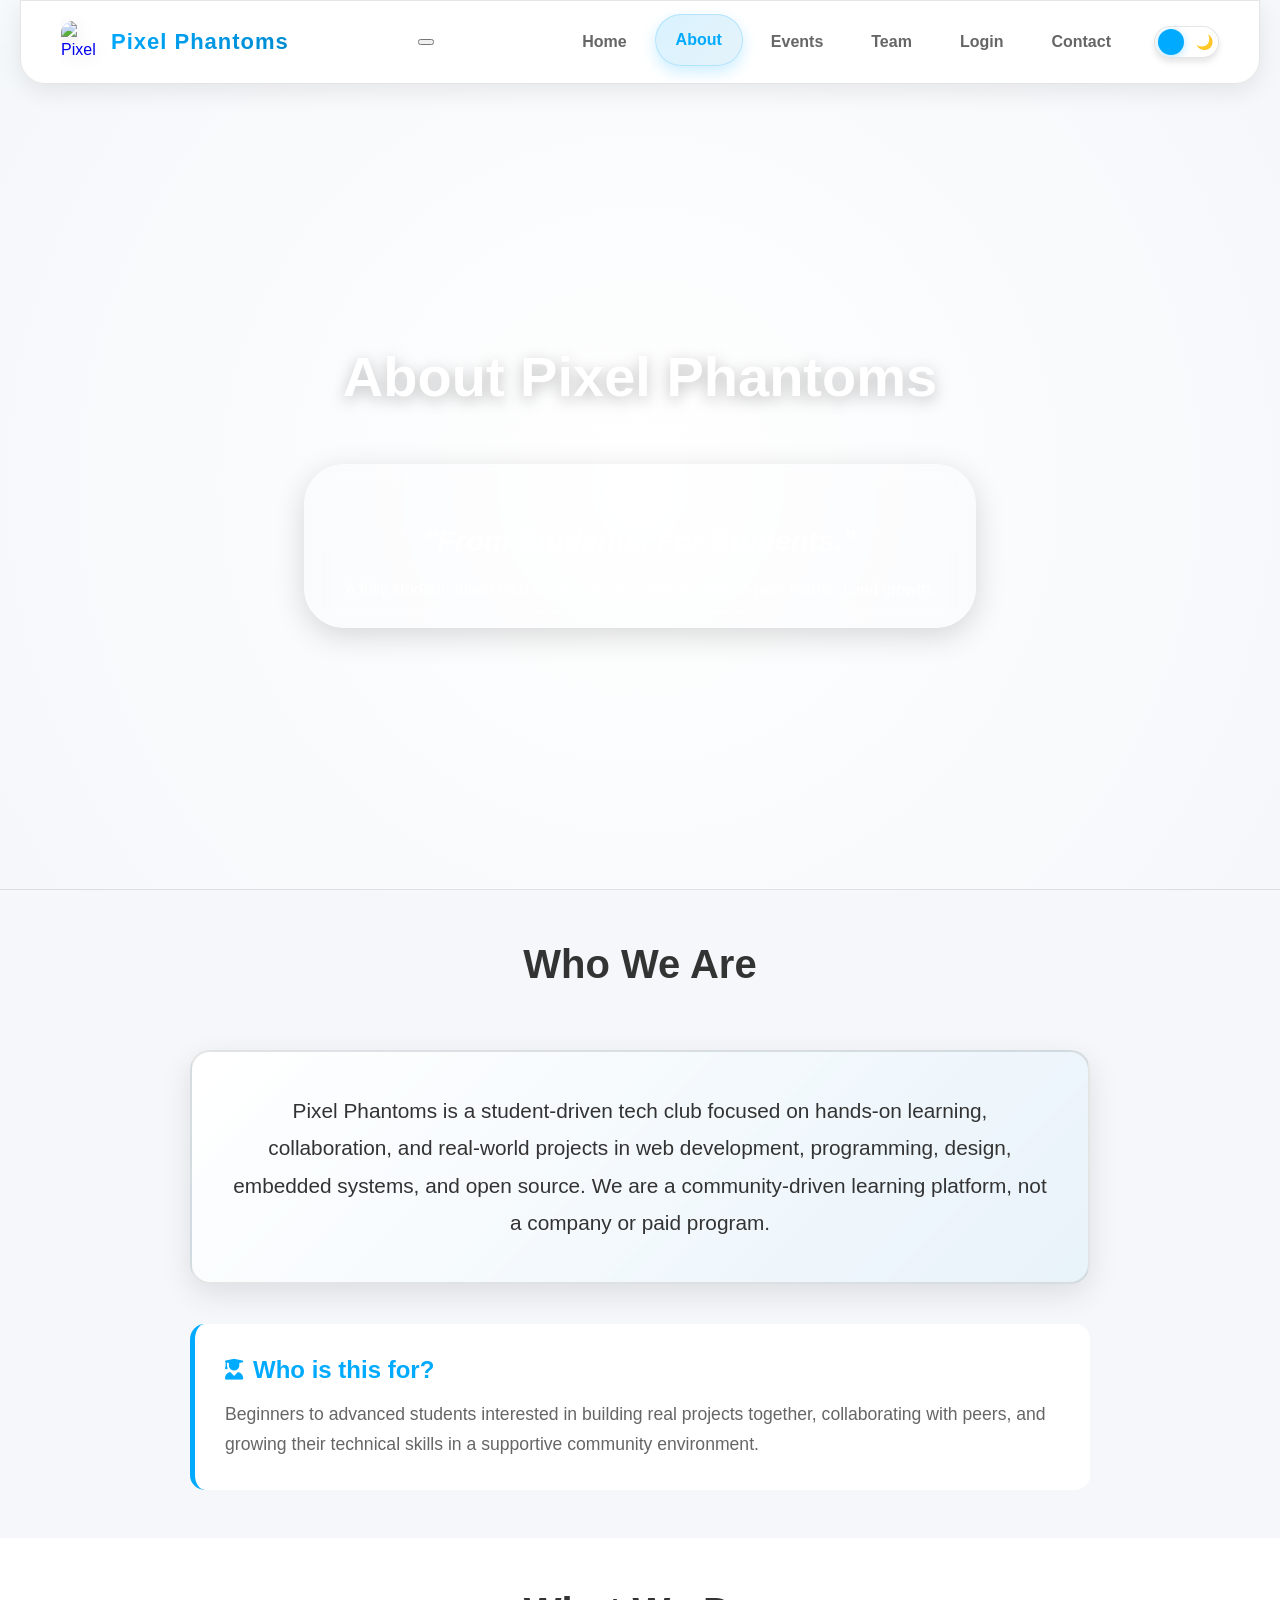
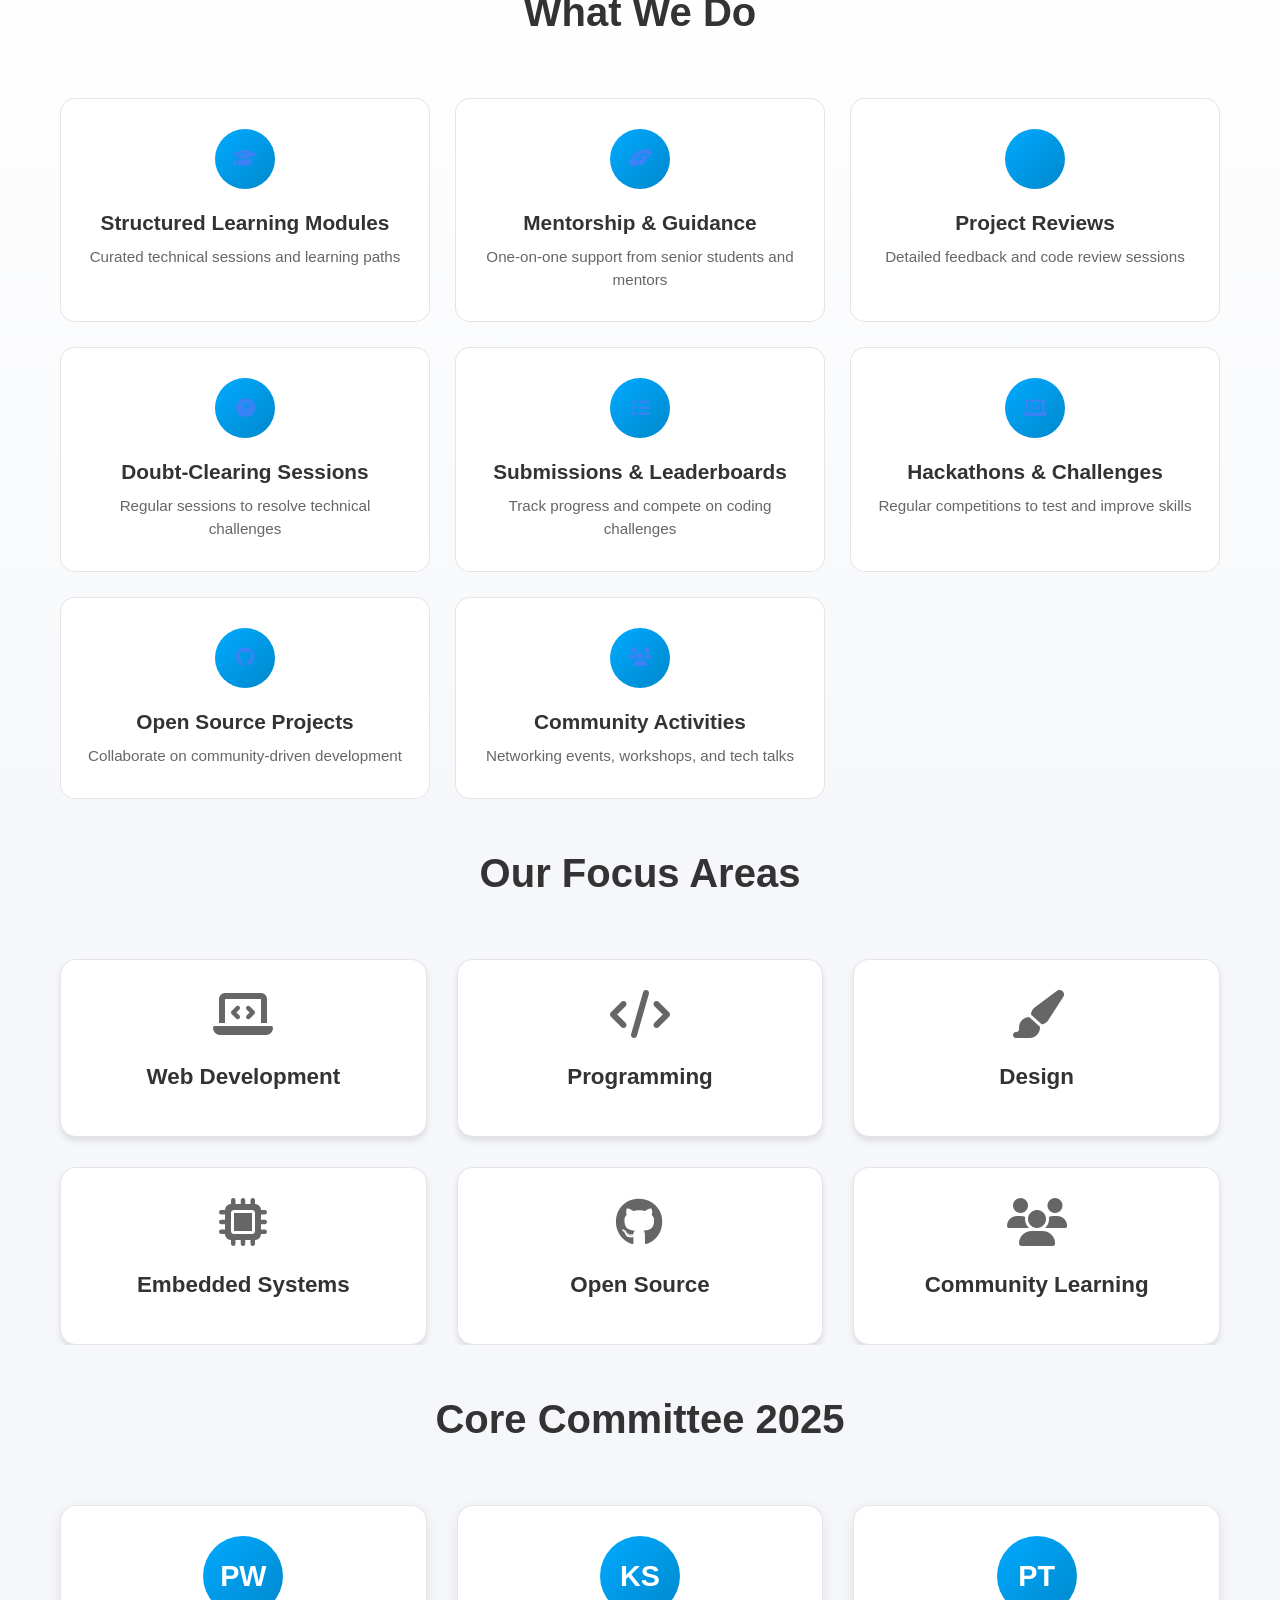
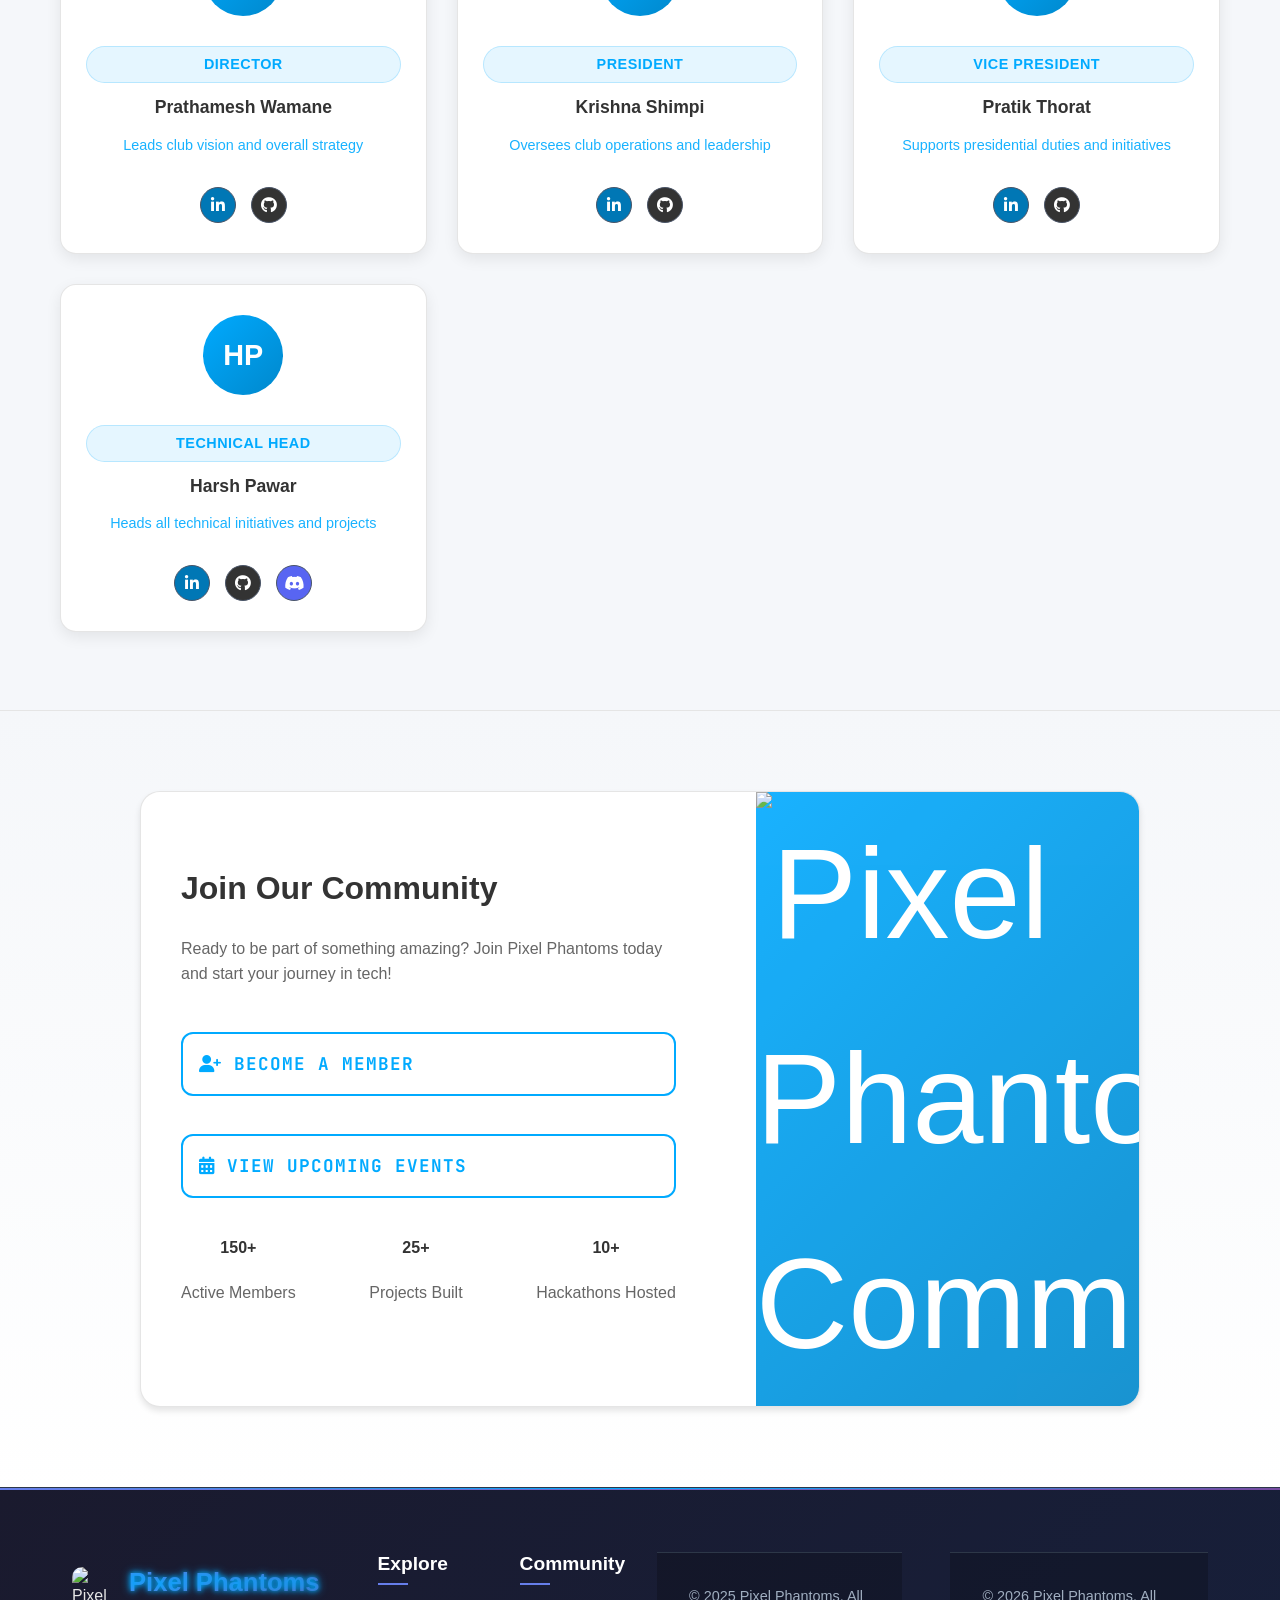
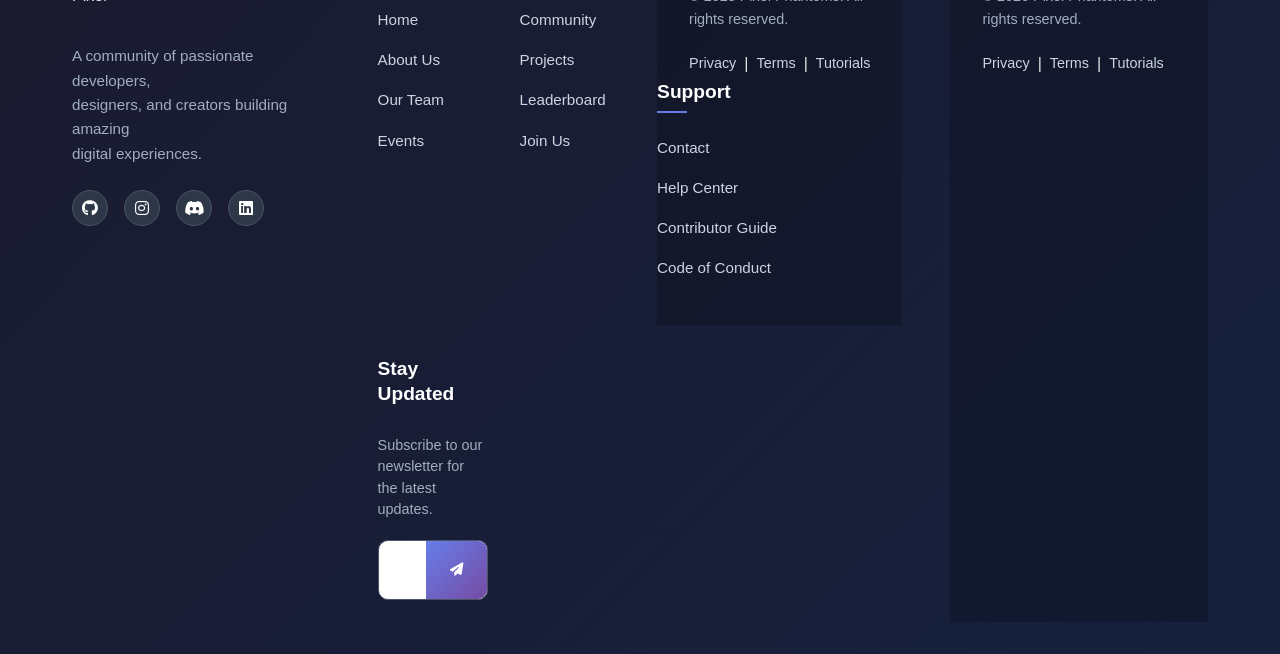
==== commit 3979037f: "Merge branch 'main' into feature/privacy-dpo-form" ====
--- a/about.html
+++ b/about.html
@@ -29,11 +29,38 @@
     <link rel="stylesheet" href="css/events.css" />
     <style>
       /* Minimal modal styles that reuse login.css form classes */
-      #register-modal { position: fixed; inset: 0; display: none; align-items: center; justify-content: center; background: rgba(0,0,0,0.6); z-index: 9999; }
-      #register-modal.show { display: flex; }
-      #register-modal .modal-dialog { max-width: 560px; width: 100%; padding: 20px; border-radius: 14px; position: relative; }
-      #register-modal .modal-close { position: absolute; top: 12px; right: 12px; background: transparent; border: none; color: var(--text-primary); font-size: 1.4rem; cursor: pointer; }
-      #register-modal .register-form .input-group { margin-bottom: 12px; }
+      #register-modal {
+        position: fixed;
+        inset: 0;
+        display: none;
+        align-items: center;
+        justify-content: center;
+        background: rgba(0, 0, 0, 0.6);
+        z-index: 9999;
+      }
+      #register-modal.show {
+        display: flex;
+      }
+      #register-modal .modal-dialog {
+        max-width: 560px;
+        width: 100%;
+        padding: 20px;
+        border-radius: 14px;
+        position: relative;
+      }
+      #register-modal .modal-close {
+        position: absolute;
+        top: 12px;
+        right: 12px;
+        background: transparent;
+        border: none;
+        color: var(--text-primary);
+        font-size: 1.4rem;
+        cursor: pointer;
+      }
+      #register-modal .register-form .input-group {
+        margin-bottom: 12px;
+      }
     </style>
     <link
       href="https://fonts.googleapis.com/css2?family=JetBrains+Mono:wght@400;700;800&display=swap"
@@ -49,7 +76,7 @@
     <div id="scroll-progress-container">
       <div id="scroll-progress-bar"></div>
     </div>
-    
+
     <!-- SKIP TO CONTENT LINK (ACCESSIBILITY) -->
     <a href="#main-about" class="skip-to-content" id="skip-link">
       <i class="fas fa-forward"></i> Skip to Main Content
@@ -62,135 +89,298 @@
       renderNavbar();
     </script>
 
-    <main id="main-about" tabindex="-1">
-      <!-- Hero Section - Matching Events page style -->
-      <section class="hero events-hero">
-        <h1>About Pixel Phantoms</h1>
-        <p>A student-driven tech community empowering learners through code, collaboration, and creativity.</p>
-        <div class="about-motto">"From Students, For Students."</div>
-      </section>
-
-      <!-- Mission Section -->
-      <section class="content" id="mission-section">
+    <main id="main-content" tabindex="-1">
+      <!-- Hero Section -->
+      <section class="hero-section" role="banner">
+        <div class="hero-content">
+          <h1 class="hero-title">About Pixel Phantoms</h1>
+          <div class="hero-subtitle">
+            <div class="motto-banner">
+              <p class="motto-main">"From Students, For Students."</p>
+              <p class="motto-subtitle">
+                A fully student-driven tech community focused on peer-to-peer learning and growth.
+              </p>
+            </div>
+          </div>
+        </div>
+      </section>
+
+      <section class="who-we-are-section content-section" aria-labelledby="who-we-are-heading">
         <div class="container">
-          <h2 class="section-title">Our Mission</h2>
-          <div class="mission-description">
-            Pixel Phantoms is a student-driven tech club dedicated to empowering learners through
-            structured learning modules, mentorship, project reviews, doubt-clearing sessions,
-            submissions, leaderboards, hackathons, and technical activities.
-          </div>
-        </div>
-      </section>
-
-      <!-- Focus Areas Section - Using same grid layout as events -->
-      <section class="content" id="focus-section">
+          <h2 class="section-title" id="who-we-are-heading">Who We Are</h2>
+          <div class="who-we-are-content">
+            <div class="definition-card">
+              <p class="definition-text">
+                Pixel Phantoms is a student-driven tech club focused on hands-on learning,
+                collaboration, and real-world projects in web development, programming, design,
+                embedded systems, and open source. We are a community-driven learning platform, not
+                a company or paid program.
+              </p>
+            </div>
+
+            <div class="who-is-this-for">
+              <h3 id="who-is-this-for-heading">
+                <i class="fas fa-user-graduate" aria-hidden="true"></i> Who is this for?
+              </h3>
+              <p class="audience-description">
+                Beginners to advanced students interested in building real projects together,
+                collaborating with peers, and growing their technical skills in a supportive
+                community environment.
+              </p>
+            </div>
+          </div>
+        </div>
+      </section>
+
+      <section class="what-we-do-section content-section" aria-labelledby="what-we-do-heading">
         <div class="container">
-          <h2 class="section-title">Focus Areas</h2>
-          <div class="focus-container" id="focus-container">
+          <h2 class="section-title" id="what-we-do-heading">What We Do</h2>
+          <div class="activities-grid">
+            <div class="activity-card" role="listitem" tabindex="0">
+              <div class="activity-icon">
+                <i class="fas fa-graduation-cap" aria-hidden="true"></i>
+              </div>
+              <h3>Structured Learning Modules</h3>
+              <p>Curated technical sessions and learning paths</p>
+            </div>
+
+            <div class="activity-card" role="listitem" tabindex="0">
+              <div class="activity-icon">
+                <i class="fas fa-hands-helping" aria-hidden="true"></i>
+              </div>
+              <h3>Mentorship & Guidance</h3>
+              <p>One-on-one support from senior students and mentors</p>
+            </div>
+
+            <div class="activity-card" role="listitem" tabindex="0">
+              <div class="activity-icon">
+                <i class="fas fa-code-review" aria-hidden="true"></i>
+              </div>
+              <h3>Project Reviews</h3>
+              <p>Detailed feedback and code review sessions</p>
+            </div>
+
+            <div class="activity-card" role="listitem" tabindex="0">
+              <div class="activity-icon">
+                <i class="fas fa-question-circle" aria-hidden="true"></i>
+              </div>
+              <h3>Doubt-Clearing Sessions</h3>
+              <p>Regular sessions to resolve technical challenges</p>
+            </div>
+
+            <div class="activity-card" role="listitem" tabindex="0">
+              <div class="activity-icon">
+                <i class="fas fa-tasks" aria-hidden="true"></i>
+              </div>
+              <h3>Submissions & Leaderboards</h3>
+              <p>Track progress and compete on coding challenges</p>
+            </div>
+
+            <div class="activity-card" role="listitem" tabindex="0">
+              <div class="activity-icon">
+                <i class="fas fa-laptop-code" aria-hidden="true"></i>
+              </div>
+              <h3>Hackathons & Challenges</h3>
+              <p>Regular competitions to test and improve skills</p>
+            </div>
+
+            <div class="activity-card" role="listitem" tabindex="0">
+              <div class="activity-icon">
+                <i class="fab fa-github" aria-hidden="true"></i>
+              </div>
+              <h3>Open Source Projects</h3>
+              <p>Collaborate on community-driven development</p>
+            </div>
+
+            <div class="activity-card" role="listitem" tabindex="0">
+              <div class="activity-icon">
+                <i class="fas fa-users" aria-hidden="true"></i>
+              </div>
+              <h3>Community Activities</h3>
+              <p>Networking events, workshops, and tech talks</p>
+            </div>
+          </div>
+        </div>
+      </section>
+
+      <section class="focus-areas-section content-section" aria-labelledby="focus-areas-heading">
+        <div class="container">
+          <h2 class="section-title" id="focus-areas-heading">Our Focus Areas</h2>
+          <div class="focus-grid" role="list">
             <div class="focus-card" role="listitem" tabindex="0">
               <i class="fas fa-laptop-code icon" aria-hidden="true"></i>
-              <h3>Web Development</h3>
-              <p class="focus-card-desc">
-                Full-stack development with modern frameworks and tools
-              </p>
+              <h4>Web Development</h4>
+              <p class="focus-card-desc">Full-stack development with modern frameworks and tools</p>
             </div>
             <div class="focus-card" role="listitem" tabindex="0">
               <i class="fas fa-code icon" aria-hidden="true"></i>
-              <h3>Programming</h3>
+              <h4>Programming</h4>
               <p class="focus-card-desc">Data structures, algorithms, and competitive coding</p>
             </div>
             <div class="focus-card" role="listitem" tabindex="0">
               <i class="fas fa-paint-brush icon" aria-hidden="true"></i>
-              <h3>Design</h3>
-              <p class="focus-card-desc">
-                UI/UX design principles and creative visual solutions
-              </p>
+              <h4>Design</h4>
+              <p class="focus-card-desc">UI/UX design principles and creative visual solutions</p>
             </div>
             <div class="focus-card" role="listitem" tabindex="0">
               <i class="fas fa-microchip icon" aria-hidden="true"></i>
-              <h3>Embedded Systems</h3>
+              <h4>Embedded Systems</h4>
               <p class="focus-card-desc">IoT, microcontrollers, and hardware programming</p>
             </div>
             <div class="focus-card" role="listitem" tabindex="0">
               <i class="fab fa-github icon" aria-hidden="true"></i>
-              <h3>Open Source</h3>
-              <p class="focus-card-desc">
-                Collaborative development and community contributions
-              </p>
+              <h4>Open Source</h4>
+              <p class="focus-card-desc">Collaborative development and community contributions</p>
             </div>
             <div class="focus-card" role="listitem" tabindex="0">
               <i class="fas fa-users icon" aria-hidden="true"></i>
-              <h3>Community Learning</h3>
+              <h4>Community Learning</h4>
               <p class="focus-card-desc">Peer-to-peer learning and knowledge sharing</p>
             </div>
           </div>
         </div>
       </section>
 
-      <!-- Committee Section - Using same grid layout as events -->
-      <section class="content" id="committee-section">
+      <section class="committee-section content-section" aria-labelledby="committee-heading">
         <div class="container">
-          <h2 class="section-title">Core Committee 2025</h2>
-          <div class="committee-container" id="committee-container">
-            <div class="member-card" role="listitem">
-              <h3>Prathamesh Wamane</h3>
-              <p class="member-role">Director</p>
-            </div>
-            <div class="member-card" role="listitem">
-              <h3>Krishna Shimpi</h3>
-              <p class="member-role">President</p>
-            </div>
-            <div class="member-card" role="listitem">
-              <h3>Pratik Thorat</h3>
-              <p class="member-role">Vice President</p>
-            </div>
-            <div class="member-card" role="listitem">
-              <h3>Harsh Pawar</h3>
-              <p class="member-role">Technical Head</p>
-            </div>
-            <div class="member-card" role="listitem">
-              <h3>Ayush Patil</h3>
-              <p class="member-role">Treasurer</p>
-            </div>
-            <div class="member-card" role="listitem">
-              <h3>Laxmi Shingne</h3>
-              <p class="member-role">Event Head</p>
-            </div>
-            <div class="member-card" role="listitem">
-              <h3>Krushna Gite</h3>
-              <p class="member-role">Project Manager</p>
-            </div>
-            <div class="member-card" role="listitem">
-              <h3>Pallavi Thote</h3>
-              <p class="member-role">Recruitment Head</p>
-            </div>
-            <div class="member-card" role="listitem">
-              <h3>Pushkar Thakare</h3>
-              <p class="member-role">Web Development Lead</p>
-            </div>
-            <div class="member-card" role="listitem">
-              <h3>Shruti Gaikwad</h3>
-              <p class="member-role">Design Head</p>
-            </div>
-            <div class="member-card" role="listitem">
-              <h3>Diksha Rakibe</h3>
-              <p class="member-role">Embedded System Lead</p>
-            </div>
-            <div class="member-card" role="listitem">
-              <h3>Rushabh Pekhale</h3>
-              <p class="member-role">Social Media & Branding Head</p>
-            </div>
-            <div class="member-card" role="listitem">
-              <h3>Sarvesh Aher</h3>
-              <p class="member-role">Media and Publicity Head</p>
-            </div>
-            <div class="member-card" role="listitem">
-              <h3>Sayee Gosavi</h3>
-              <p class="member-role">Mentor</p>
-            </div>
-            <div class="member-card" role="listitem">
-              <h3>Mohit Jagtap</h3>
-              <p class="member-role">Mentor</p>
+          <h2 class="section-title" id="committee-heading">Core Committee 2025</h2>
+
+          <div class="committee-grid" role="list">
+            <!-- Director Card -->
+            <div class="member-card" role="listitem" tabindex="0">
+              <div class="member-avatar">
+                <div class="avatar-placeholder">PW</div>
+              </div>
+              <div class="member-info">
+                <span class="member-designation">Director</span>
+                <h3 class="member-name">Prathamesh Wamane</h3>
+                <p class="member-tagline">Leads club vision and overall strategy</p>
+              </div>
+              <div class="member-socials">
+                <a
+                  href="https://linkedin.com/in/prathamesh-wamane"
+                  target="_blank"
+                  rel="noopener noreferrer"
+                  class="social-link linkedin"
+                  aria-label="View Prathamesh Wamane on LinkedIn"
+                >
+                  <i class="fab fa-linkedin-in"></i>
+                </a>
+                <a
+                  href="https://github.com/prathamesh-wamane"
+                  target="_blank"
+                  rel="noopener noreferrer"
+                  class="social-link github"
+                  aria-label="View Prathamesh Wamane on GitHub"
+                >
+                  <i class="fab fa-github"></i>
+                </a>
+              </div>
+            </div>
+
+            <!-- President Card -->
+            <div class="member-card" role="listitem" tabindex="0">
+              <div class="member-avatar">
+                <div class="avatar-placeholder">KS</div>
+              </div>
+              <div class="member-info">
+                <span class="member-designation">President</span>
+                <h3 class="member-name">Krishna Shimpi</h3>
+                <p class="member-tagline">Oversees club operations and leadership</p>
+              </div>
+              <div class="member-socials">
+                <a
+                  href="https://linkedin.com/in/krishna-shimpi"
+                  target="_blank"
+                  rel="noopener noreferrer"
+                  class="social-link linkedin"
+                  aria-label="View Krishna Shimpi on LinkedIn"
+                >
+                  <i class="fab fa-linkedin-in"></i>
+                </a>
+                <a
+                  href="https://github.com/krishna-shimpi"
+                  target="_blank"
+                  rel="noopener noreferrer"
+                  class="social-link github"
+                  aria-label="View Krishna Shimpi on GitHub"
+                >
+                  <i class="fab fa-github"></i>
+                </a>
+              </div>
+            </div>
+
+            <!-- Vice President Card -->
+            <div class="member-card" role="listitem" tabindex="0">
+              <div class="member-avatar">
+                <div class="avatar-placeholder">PT</div>
+              </div>
+              <div class="member-info">
+                <span class="member-designation">Vice President</span>
+                <h3 class="member-name">Pratik Thorat</h3>
+                <p class="member-tagline">Supports presidential duties and initiatives</p>
+              </div>
+              <div class="member-socials">
+                <a
+                  href="https://linkedin.com/in/pratik-thorat"
+                  target="_blank"
+                  rel="noopener noreferrer"
+                  class="social-link linkedin"
+                  aria-label="View Pratik Thorat on LinkedIn"
+                >
+                  <i class="fab fa-linkedin-in"></i>
+                </a>
+                <a
+                  href="https://github.com/pratik-thorat"
+                  target="_blank"
+                  rel="noopener noreferrer"
+                  class="social-link github"
+                  aria-label="View Pratik Thorat on GitHub"
+                >
+                  <i class="fab fa-github"></i>
+                </a>
+              </div>
+            </div>
+
+            <!-- Technical Head Card -->
+            <div class="member-card" role="listitem" tabindex="0">
+              <div class="member-avatar">
+                <div class="avatar-placeholder">HP</div>
+              </div>
+              <div class="member-info">
+                <span class="member-designation">Technical Head</span>
+                <h3 class="member-name">Harsh Pawar</h3>
+                <p class="member-tagline">Heads all technical initiatives and projects</p>
+              </div>
+              <div class="member-socials">
+                <a
+                  href="https://linkedin.com/in/harsh-pawar"
+                  target="_blank"
+                  rel="noopener noreferrer"
+                  class="social-link linkedin"
+                  aria-label="View Harsh Pawar on LinkedIn"
+                >
+                  <i class="fab fa-linkedin-in"></i>
+                </a>
+                <a
+                  href="https://github.com/harsh-pawar"
+                  target="_blank"
+                  rel="noopener noreferrer"
+                  class="social-link github"
+                  aria-label="View Harsh Pawar on GitHub"
+                >
+                  <i class="fab fa-github"></i>
+                </a>
+                <a
+                  href="https://discord.com/users/harsh-pawar"
+                  target="_blank"
+                  rel="noopener noreferrer"
+                  class="social-link discord"
+                  aria-label="Connect with Harsh Pawar on Discord"
+                >
+                  <i class="fab fa-discord"></i>
+                </a>
+              </div>
             </div>
           </div>
         </div>
@@ -201,9 +391,12 @@
         <div class="organize-container">
           <div class="organize-content">
             <h2>Join Our Community</h2>
-            <p>Ready to be part of something amazing? Join Pixel Phantoms today and start your journey in tech!</p>
+            <p>
+              Ready to be part of something amazing? Join Pixel Phantoms today and start your
+              journey in tech!
+            </p>
             <div class="join-buttons">
-              <a href="pages/join-us.html" class="btn-organize" style="margin-right: 15px;">
+              <a href="pages/join-us.html" class="btn-secondary">
                 <i class="fas fa-user-plus"></i> Become a Member
               </a>
               <a href="events.html" class="btn-secondary">
@@ -226,7 +419,11 @@
             </div>
           </div>
           <div class="organize-image">
-            <img src="https://picsum.photos/seed/community/400/500" alt="Pixel Phantoms Community" loading="lazy" />
+            <img
+              src="https://picsum.photos/seed/community/400/500"
+              alt="Pixel Phantoms Community"
+              loading="lazy"
+            />
           </div>
         </div>
       </section>
@@ -235,32 +432,67 @@
     <div id="footer-placeholder"></div>
     <script src="js/footer.js"></script>
     <script>
-      renderFooter('');
+      const basePath = '';
+      document.addEventListener('DOMContentLoaded', () => {
+        if (typeof renderFooter === 'function') {
+          renderFooter(basePath);
+        } else {
+          console.error(
+            'renderFooter function not found. Make sure footer.js is loaded correctly.'
+          );
+        }
+      });
     </script>
 
     <script src="js/theme.js"></script>
     <script src="js/cursor-effect.js"></script>
     <script src="js/back-to-top.js"></script>
     <script src="js/scroll-progress.js"></script>
-    
+
     <script>
-      // Add hover effects to cards
-      document.addEventListener('DOMContentLoaded', function() {
-        const cards = document.querySelectorAll('.focus-card, .member-card');
-        cards.forEach(card => {
-          card.addEventListener('mouseenter', function() {
-            this.style.transform = 'translateY(-8px)';
-            this.style.boxShadow = '0 15px 30px rgba(0,0,0,0.15)';
+      document.addEventListener('DOMContentLoaded', function () {
+        const memberCards = document.querySelectorAll('.member-card');
+
+        memberCards.forEach(card => {
+          card.addEventListener('keydown', function (e) {
+            if (e.key === 'Enter' || e.key === ' ') {
+              e.preventDefault();
+              this.click();
+            }
+          });
+
+          card.addEventListener('mouseenter', function () {
+            this.style.transform = 'translateY(-12px) scale(1.02)';
+            this.style.boxShadow = '0 25px 50px rgba(0, 170, 255, 0.2)';
             this.style.borderColor = 'var(--accent-color)';
-          });
-          
-          card.addEventListener('mouseleave', function() {
-            this.style.transform = 'translateY(0)';
-            this.style.boxShadow = '';
+
+            this.style.setProperty('--glow-color', 'rgba(0, 170, 255, 0.3)');
+            this.style.boxShadow = '0 0 30px var(--glow-color), 0 15px 35px rgba(0, 0, 0, 0.2)';
+          });
+
+          card.addEventListener('mouseleave', function () {
+            this.style.transform = 'translateY(0) scale(1)';
+            this.style.boxShadow = '0 5px 15px rgba(0, 0, 0, 0.08)';
             this.style.borderColor = '';
+          });
+
+          card.addEventListener('focus', function () {
+            this.style.outline = '3px solid var(--accent-color)';
+            this.style.outlineOffset = '5px';
+          });
+
+          card.addEventListener('blur', function () {
+            this.style.outline = '';
+          });
+        });
+
+        const socialLinks = document.querySelectorAll('.social-link');
+        socialLinks.forEach(link => {
+          link.addEventListener('click', function () {
+            console.log(`Clicked social link: ${this.getAttribute('aria-label')}`);
           });
         });
       });
     </script>
   </body>
-</html>+</html>
--- a/css/style.css
+++ b/css/style.css
@@ -1,2848 +1,5165 @@
 /* CSS VARIABLES FOR THEMES */
 :root {
-    /* Light theme variables */
-    --bg-primary: #f5f7fa;
-    --bg-secondary: #ffffff;
-    --bg-navbar: rgba(255, 255, 255, 0.95);
-    --bg-navbar-scrolled: rgba(255, 255, 255, 0.98);
-    --text-primary: #333333;
-    --text-secondary: #666666;
-    --accent-color: #00aaff;
-    --border-color: rgba(0, 0, 0, 0.1);
-    --card-bg: #ffffff;
-    --input-bg: #ffffff;
-    --shadow: 0 4px 6px rgba(0, 0, 0, 0.1);
-    --nav-shadow: 0 8px 25px rgba(0, 0, 0, 0.08);
-  
-    /* Footer Light Theme Variables */
-    --footer-bg: #1a1a2e;
-    --footer-bg-secondary: #16213e;
-    --footer-text: #e6e6e6;
-    --footer-text-secondary: #a0aec0;
-    --footer-heading: #ffffff;
-    --footer-link: #cbd5e0;
-    --footer-link-hover: #ffffff;
-    --footer-border: #2d3748;
-    --social-bg: #2d3748;
-    --social-bg-hover: #4a5568;
-    --social-icon: #cbd5e0;
-    --social-icon-hover: #ffffff;
-    --social-border: #4a5568;
-    --footer-input-bg: #2d3748;
-    --input-border: #4a5568;
-    --input-text: #e2e8f0;
-    --input-placeholder: #718096;
-    --accent-primary: #667eea;
-    --accent-secondary: #764ba2;
-  
-    /* Font Variables for Consistency */
-    --font-primary: 'Segoe UI', Tahoma, Geneva, Verdana, sans-serif;
-    --font-heading: 'Segoe UI', Tahoma, Geneva, Verdana, sans-serif;
-    --font-mono: 'Courier New', monospace;
-    --font-hud: 'JetBrains Mono', monospace;
-  
-    /* Shared UI Tokens for Consistency */
-    --spacing-xs: 4px;
-    --spacing-sm: 8px;
-    --spacing-md: 16px;
-    --spacing-lg: 20px;
-    --spacing-xl: 30px;
-    --spacing-xxl: 40px;
-  
-    --shadow-hover: 0 8px 25px rgba(0, 170, 255, 0.2);
-    --shadow-hover-strong: 0 12px 30px rgba(0, 170, 255, 0.3);
-  
-    --hover-transform: translateY(-5px);
-    --hover-transform-strong: translateY(-8px) scale(1.02);
-  
-    --border-radius-sm: 8px;
-    --border-radius-md: 12px;
-    --border-radius-lg: 16px;
-    --border-radius-xl: 20px;
-  }
-  :root .hack-main-card h3 {
+  /* Light theme variables */
+  --bg-primary: #f5f7fa;
+  --bg-secondary: #ffffff;
+  --bg-navbar: rgba(255, 255, 255, 0.95);
+  --bg-navbar-scrolled: rgba(255, 255, 255, 0.98);
+  --text-primary: #333333;
+  --text-secondary: #666666;
+  --accent-color: #00aaff;
+  --border-color: rgba(0, 0, 0, 0.1);
+  --card-bg: #ffffff;
+  --input-bg: #ffffff;
+  --shadow: 0 4px 6px rgba(0, 0, 0, 0.1);
+  --nav-shadow: 0 8px 25px rgba(0, 0, 0, 0.08);
+
+  /* Footer Light Theme Variables */
+  --footer-bg: #1a1a2e;
+  --footer-bg-secondary: #16213e;
+  --footer-text: #e6e6e6;
+  --footer-text-secondary: #a0aec0;
+  --footer-heading: #ffffff;
+  --footer-link: #cbd5e0;
+  --footer-link-hover: #ffffff;
+  --footer-border: #2d3748;
+  --social-bg: #2d3748;
+  --social-bg-hover: #4a5568;
+  --social-icon: #cbd5e0;
+  --social-icon-hover: #ffffff;
+  --social-border: #4a5568;
+  --footer-input-bg: #2d3748;
+  --input-border: #4a5568;
+  --input-text: #e2e8f0;
+  --input-placeholder: #cbd5e1; /* IMPROVED CONTRAST FOR ACCESSIBILITY */
+  --accent-primary: #667eea;
+  --accent-secondary: #764ba2;
+
+  /* Font Variables for Consistency */
+  --font-primary: 'Segoe UI', Tahoma, Geneva, Verdana, sans-serif;
+  --font-heading: 'Segoe UI', Tahoma, Geneva, Verdana, sans-serif;
+  --font-mono: 'Courier New', monospace;
+  --font-hud: 'JetBrains Mono', monospace;
+
+  /* Shared UI Tokens for Consistency */
+  --spacing-xs: 4px;
+  --spacing-sm: 8px;
+  --spacing-md: 16px;
+  --spacing-lg: 20px;
+  --spacing-xl: 30px;
+  --spacing-xxl: 40px;
+
+  --shadow-hover: 0 8px 25px rgba(0, 170, 255, 0.2);
+  --shadow-hover-strong: 0 12px 30px rgba(0, 170, 255, 0.3);
+
+  --hover-transform: translateY(-5px);
+  --hover-transform-strong: translateY(-8px) scale(1.02);
+
+  --border-radius-sm: 8px;
+  --border-radius-md: 12px;
+  --border-radius-lg: 16px;
+  --border-radius-xl: 20px;
+}
+:root .hack-main-card h3 {
   --text-primary: rgb(255, 250, 250);
-  }
-.hack-main-card h3 ,#home-event-desc{
-      background: rgba(0, 0, 0, 0.248); /* dark glass */
+}
+.hack-main-card h3,
+#home-event-desc {
+  background: rgba(0, 0, 0, 0.248); /* dark glass */
   backdrop-filter: blur(2px);
   -webkit-backdrop-filter: blur(2px);
   border-radius: 10px;
   padding-left: 20px;
   padding-right: 20px;
-  text-shadow: 0 1px 2px rgba(0,0,0,0.4);
+  text-shadow: 0 1px 2px rgba(0, 0, 0, 0.4);
 }
 
 :root .btn-hollow {
-    --text-primary: white;
-}
+  --text-primary: white;
+}
+
 :root .btn-hollow:hover {
-    --text-primary: #00aaff;
-}
-
-  [data-theme="dark"] {
-    /* Dark theme variables */
-    --bg-primary: #0d0f14;
-    --bg-secondary: #13161d;
-    --bg-navbar: rgba(19, 22, 29, 0.95);
-    --bg-navbar-scrolled: rgba(19, 22, 29, 0.98);
-    --text-primary: #ffffff;
-    --text-secondary: #bbbbbb;
-    --accent-color: #00aaff;
-    --border-color: rgba(255, 255, 255, 0.1);
-    --card-bg: #1a1d25;
-    --input-bg: #1a1d25;
-    --shadow: 0 4px 6px rgba(0, 0, 0, 0.3);
-    --nav-shadow: 0 8px 25px rgba(0, 0, 0, 0.2);
-    
-    /* Footer Dark Theme Variables */
-    --footer-bg: #0f1419;
-    --footer-bg-secondary: #1a202c;
-    --footer-text: #e2e8f0;
-    --footer-text-secondary: #a0aec0;
-    --footer-heading: #ffffff;
-    --footer-link: #cbd5e0;
-    --footer-link-hover: #ffffff;
-    --footer-border: #2d3748;
-    --social-bg: #2d3748;
-    --social-bg-hover: #4a5568;
-    --social-icon: #cbd5e0;
-    --social-icon-hover: #ffffff;
-    --social-border: #4a5568;
-    --footer-input-bg: #2d3748;
-    --input-border: #4a5568;
-    --input-text: #e2e8f0;
-    --input-placeholder: #718096;
-    --accent-primary: #00aaff;
-    --accent-secondary: #0088cc;
-    
-    /* Neon colors for dark theme */
-    --neon-green: #0aff9d;
-    --neon-cyan: #00aaff;
-    --neon-purple: #bc13fe;
-    --neon-red: #ff003c;
-    
-    /* Stats Widget Variables for Dark Theme */
-    --panel-bg: rgba(26, 29, 37, 0.85);
-    --panel-border: 1px solid rgba(255, 255, 255, 0.1);
-    --text-main: #ffffff;
-    --text-dim: #bbbbbb;
-    --font-hud: 'JetBrains Mono', monospace;
-    --font-mono: 'JetBrains Mono', monospace;
-  
-    /* Shared UI Tokens for Consistency */
-    --spacing-xs: 4px;
-    --spacing-sm: 8px;
-    --spacing-md: 16px;
-    --spacing-lg: 20px;
-    --spacing-xl: 30px;
-    --spacing-xxl: 40px;
-  
-    --shadow-hover: 0 8px 25px rgba(0, 170, 255, 0.2);
-    --shadow-hover-strong: 0 12px 30px rgba(0, 170, 255, 0.3);
-  
-    --hover-transform: translateY(-5px);
-    --hover-transform-strong: translateY(-8px) scale(1.02);
-  
-    --border-radius-sm: 8px;
-    --border-radius-md: 12px;
-    --border-radius-lg: 16px;
-    --border-radius-xl: 20px;
-  }
-[data-theme="dark"] .hack-main-card h3{
-    --text-primary:#ffffff;
-  }
-  /* Light mode */
+  --text-primary: #00aaff;
+}
+
+[data-theme='dark'] {
+  /* Dark theme variables */
+  --bg-primary: #0d0f14;
+  --bg-secondary: #13161d;
+  --bg-navbar: rgba(19, 22, 29, 0.95);
+  --bg-navbar-scrolled: rgba(19, 22, 29, 0.98);
+  --text-primary: #ffffff;
+  --text-secondary: #bbbbbb;
+  --accent-color: #00aaff;
+  --border-color: rgba(255, 255, 255, 0.1);
+  --card-bg: #1a1d25;
+  --input-bg: #1a1d25;
+  --shadow: 0 4px 6px rgba(0, 0, 0, 0.3);
+  --nav-shadow: 0 8px 25px rgba(0, 0, 0, 0.2);
+
+  /* Footer Dark Theme Variables */
+  --footer-bg: #0f1419;
+  --footer-bg-secondary: #1a202c;
+  --footer-text: #e2e8f0;
+  --footer-text-secondary: #a0aec0;
+  --footer-heading: #ffffff;
+  --footer-link: #cbd5e0;
+  --footer-link-hover: #ffffff;
+  --footer-border: #2d3748;
+  --social-bg: #2d3748;
+  --social-bg-hover: #4a5568;
+  --social-icon: #cbd5e0;
+  --social-icon-hover: #ffffff;
+  --social-border: #4a5568;
+  --footer-input-bg: #2d3748;
+  --input-border: #4a5568;
+  --input-text: #e2e8f0;
+  --input-placeholder: #cbd5e1; /* IMPROVED CONTRAST */
+  --accent-primary: #00aaff;
+  --accent-secondary: #0088cc;
+
+  /* Neon colors for dark theme */
+  --neon-green: #0aff9d;
+  --neon-cyan: #00aaff;
+  --neon-purple: #bc13fe;
+  --neon-red: #ff003c;
+
+  /* Stats Widget Variables for Dark Theme */
+  --panel-bg: rgba(26, 29, 37, 0.85);
+  --panel-border: 1px solid rgba(255, 255, 255, 0.1);
+  --text-main: #ffffff;
+  --text-dim: #bbbbbb;
+  --font-hud: 'JetBrains Mono', monospace;
+  --font-mono: 'JetBrains Mono', monospace;
+
+  /* Shared UI Tokens for Consistency */
+  --spacing-xs: 4px;
+  --spacing-sm: 8px;
+  --spacing-md: 16px;
+  --spacing-lg: 20px;
+  --spacing-xl: 30px;
+  --spacing-xxl: 40px;
+
+  --shadow-hover: 0 8px 25px rgba(0, 170, 255, 0.2);
+  --shadow-hover-strong: 0 12px 30px rgba(0, 170, 255, 0.3);
+
+  --hover-transform: translateY(-5px);
+  --hover-transform-strong: translateY(-8px) scale(1.02);
+
+  --border-radius-sm: 8px;
+  --border-radius-md: 12px;
+  --border-radius-lg: 16px;
+  --border-radius-xl: 20px;
+}
+
+[data-theme='dark'] .hack-main-card h3 {
+  --text-primary: #ffffff;
+}
+
+/* Light mode */
 #home-event-desc {
   --text-primary: rgb(255, 255, 255);
   color: var(--text-primary);
 }
+
 /* Dark mode */
-[data-theme="dark"] #home-event-desc {
+[data-theme='dark'] #home-event-desc {
   --text-primary: #ffffff;
 }
 
 /*========================*/
-  /* GENERAL */
-  html {
-      overflow-x: hidden;
-      width: 100%;
-  }
-  
-  body {
-      margin: 0;
-      padding: 0;
-      font-family: var(--font-primary);
-      background: var(--bg-primary);
-      color: var(--text-primary);
-      transition: background-color 0.3s ease, color 0.3s ease;
-      display: flex;
-      flex-direction: column;
-      min-height: 100vh;
-      line-height: 1.6;
-      overflow-x: hidden;
-      width: 100%;
-      position: relative;
-      -webkit-font-smoothing: antialiased;
-      -moz-osx-font-smoothing: grayscale;
-  }
-  
-  /* Global layout container */
-  .container {
-    max-width: 1200px;
-    margin-left: auto;
-    margin-right: auto;
-    padding-left: 24px;
-    padding-right: 24px;
-    box-sizing: border-box;
-  }
-  
-  /* Ensure all headings use consistent fonts */
-  h1, h2, h3, h4, h5, h6 {
-      font-family: var(--font-heading);
-      font-weight: 600;
-      line-height: 1.3;
-      margin-top: 0;
-  }
-  
-  /* Prevent body scroll when mobile menu is open */
-  body.mobile-menu-open {
-      overflow: hidden;
-      position: fixed;
-      width: 100%;
-      height: 100%;
-  }
-  
-  /* MAIN CONTENT WRAPPER */
-  .main-content {
-      flex: 1;
-      padding-top: 80px; /* Account for fixed navbar */
-  }
-  
-  /* NAVBAR - UPDATED WITH CURVED DESIGN AND ANIMATIONS */
-  .navbar {
-      display: flex;
-      justify-content: space-between;
-      align-items: center;
-      background: var(--bg-navbar);
-      padding: 15px 40px;
-      position: fixed;
-      top: 0;
-      left: 0;
-      right: 0;
-      z-index: 1000;
-      transition: all 0.3s cubic-bezier(0.4, 0, 0.2, 1);
-      backdrop-filter: blur(15px);
-      -webkit-backdrop-filter: blur(15px);
-      border-bottom-left-radius: 25px;
-      border-bottom-right-radius: 25px;
-      box-shadow: var(--nav-shadow);
-      border: 1px solid var(--border-color);
-      margin: 0 20px;
-      width: calc(100% - 40px);
-      box-sizing: border-box;
-      transform: translateY(0);
-  }
-  
-  /* Navbar scroll effect */
-  .navbar.scrolled {
-      background: var(--bg-navbar-scrolled);
-      padding: 12px 40px;
-      border-bottom-left-radius: 20px;
-      border-bottom-right-radius: 20px;
-      box-shadow: 0 10px 30px rgba(0, 0, 0, 0.15);
-      transform: translateY(0);
-  }
-  
-  /* Logo with animation */
-  .logo {
-      display: flex;
-      align-items: center;
-      gap: 12px;
-      position: relative;
-      overflow: hidden;
-      padding: 5px 0;
-  }
-  
-  .logo-link {
-      display: flex;
-      align-items: center;
-      gap: 8px;
-      text-decoration: none;
-  }
-  
-  .logo::before {
-      content: '';
-      position: absolute;
-      bottom: 0;
-      left: 0;
-      width: 0;
-      height: 2px;
-      background: linear-gradient(90deg, var(--accent-color), #0088cc);
-      transition: width 0.3s ease;
-  }
-  
-  .logo:hover::before {
-      width: 100%;
-  }
-  
-  .logo img {
-      width: 42px;
-      height: 42px;
-      border-radius: 12px;
-      transition: all 0.3s cubic-bezier(0.4, 0, 0.2, 1);
-      filter: drop-shadow(0 4px 8px rgba(0, 0, 0, 0.1));
-  }
-  
-  .logo:hover img {
-      transform: scale(1.1) rotate(5deg);
-      filter: drop-shadow(0 6px 12px rgba(0, 170, 255, 0.3));
-  }
-  
-  .logo span {
-      font-size: 22px;
-      font-weight: 700;
-      letter-spacing: 1px;
-      background: linear-gradient(135deg, var(--accent-color), #0088cc);
-      -webkit-background-clip: text;
-      -webkit-text-fill-color: transparent;
-      background-clip: text;
-      transition: all 0.2s ease;
-      font-family: var(--font-heading);
-  }
-  
-  .logo:hover span {
-      letter-spacing: 1.2px;
-  }
-  
-  /* Navigation Links with Curved Design */
-  .nav-links {
-      display: flex;
-      list-style: none;
-      gap: 8px;
-      align-items: center;
-      margin: 0;
-      padding: 0;
-      position: relative;
-  }
-  
-  .nav-links li {
-      position: relative;
-  }
-  
-  .nav-links a {
-      color: var(--text-secondary);
-      text-decoration: none;
-      font-size: 16px;
-      font-weight: 600;
-      transition: all 0.3s cubic-bezier(0.4, 0, 0.2, 1);
-      padding: 12px 20px;
-      border-radius: 50px;
-      position: relative;
-      overflow: hidden;
-      display: flex;
-      align-items: center;
-      gap: 8px;
-      font-family: var(--font-primary);
-  }
-  
-  .nav-links a::before {
-      content: '';
-      position: absolute;
-      top: 0;
-      left: -100%;
-      width: 100%;
-      height: 100%;
-      background: linear-gradient(90deg, transparent, rgba(0, 170, 255, 0.1), transparent);
-      transition: left 0.6s ease;
-  }
-  
-  .nav-links a:hover::before {
-      left: 100%;
-  }
-  
+/* GENERAL */
+html {
+  overflow-x: hidden;
+  width: 100%;
+}
+
+body {
+  margin: 0;
+  padding: 0;
+  font-family: var(--font-primary);
+  background: var(--bg-primary);
+  color: var(--text-primary);
+  transition:
+    background-color 0.3s ease,
+    color 0.3s ease;
+  display: flex;
+  flex-direction: column;
+  min-height: 100vh;
+  line-height: 1.6;
+  overflow-x: hidden;
+  width: 100%;
+  position: relative;
+  -webkit-font-smoothing: antialiased;
+  -moz-osx-font-smoothing: grayscale;
+}
+
+/* Global layout container */
+.container {
+  max-width: 1200px;
+  margin-left: auto;
+  margin-right: auto;
+  padding-left: 24px;
+  padding-right: 24px;
+  box-sizing: border-box;
+}
+
+/* Ensure all headings use consistent fonts */
+h1,
+h2,
+h3,
+h4,
+h5,
+h6 {
+  font-family: var(--font-heading);
+  font-weight: 600;
+  line-height: 1.3;
+  margin-top: 0;
+}
+
+/* Prevent body scroll when mobile menu is open */
+body.mobile-menu-open {
+  overflow: hidden;
+  position: fixed;
+  width: 100%;
+  height: 100%;
+}
+
+/* MAIN CONTENT WRAPPER */
+.main-content {
+  flex: 1;
+  padding-top: 80px; /* Account for fixed navbar */
+}
+
+/* NAVBAR - UPDATED WITH CURVED DESIGN AND ANIMATIONS */
+.navbar {
+  display: flex;
+  justify-content: space-between;
+  align-items: center;
+  background: var(--bg-navbar);
+  padding: 15px 40px;
+  position: fixed;
+  top: 0;
+  left: 0;
+  right: 0;
+  z-index: 1000;
+  transition: all 0.3s cubic-bezier(0.4, 0, 0.2, 1);
+  backdrop-filter: blur(15px);
+  -webkit-backdrop-filter: blur(15px);
+  border-bottom-left-radius: 25px;
+  border-bottom-right-radius: 25px;
+  box-shadow: var(--nav-shadow);
+  border: 1px solid var(--border-color);
+  margin: 0 20px;
+  width: calc(100% - 40px);
+  box-sizing: border-box;
+  transform: translateY(0);
+}
+
+/* Navbar scroll effect */
+.navbar.scrolled {
+  background: var(--bg-navbar-scrolled);
+  padding: 12px 40px;
+  border-bottom-left-radius: 20px;
+  border-bottom-right-radius: 20px;
+  box-shadow: 0 10px 30px rgba(0, 0, 0, 0.15);
+  transform: translateY(0);
+}
+
+/* Logo with animation */
+.logo {
+  display: flex;
+  align-items: center;
+  gap: 12px;
+  position: relative;
+  overflow: hidden;
+  padding: 5px 0;
+}
+
+.logo-link {
+  display: flex;
+  align-items: center;
+  gap: 8px;
+  text-decoration: none;
+}
+
+.logo::before {
+  content: '';
+  position: absolute;
+  bottom: 0;
+  left: 0;
+  width: 0;
+  height: 2px;
+  background: linear-gradient(90deg, var(--accent-color), #0088cc);
+  transition: width 0.3s ease;
+}
+
+.logo:hover::before {
+  width: 100%;
+}
+
+.logo img {
+  width: 42px;
+  height: 42px;
+  border-radius: 12px;
+  transition: all 0.3s cubic-bezier(0.4, 0, 0.2, 1);
+  filter: drop-shadow(0 4px 8px rgba(0, 0, 0, 0.1));
+}
+
+.logo:hover img {
+  transform: scale(1.1) rotate(5deg);
+  filter: drop-shadow(0 6px 12px rgba(0, 170, 255, 0.3));
+}
+
+.logo span {
+  font-size: 22px;
+  font-weight: 700;
+  letter-spacing: 1px;
+  background: linear-gradient(135deg, var(--accent-color), #0088cc);
+  -webkit-background-clip: text;
+  -webkit-text-fill-color: transparent;
+  background-clip: text;
+  transition: all 0.2s ease;
+  font-family: var(--font-heading);
+}
+
+.logo:hover span {
+  letter-spacing: 1.2px;
+}
+
+/* Navigation Links with Curved Design */
+.nav-links {
+  display: flex;
+  list-style: none;
+  gap: 8px;
+  align-items: center;
+  margin: 0;
+  padding: 0;
+  position: relative;
+}
+
+.nav-links li {
+  position: relative;
+}
+
+.nav-links a {
+  color: var(--text-secondary);
+  text-decoration: none;
+  font-size: 16px;
+  font-weight: 600;
+  /* BOUNCY TRANSITION ADDED */
+  transition: all 0.3s cubic-bezier(0.68, -0.55, 0.27, 1.55);
+  padding: 12px 20px;
+  border-radius: 50px;
+  position: relative;
+  overflow: hidden;
+  display: inline-flex;
+  align-items: center;
+  gap: 8px;
+  font-family: var(--font-primary);
+}
+
+.nav-links a::before {
+  content: '';
+  position: absolute;
+  top: 0;
+  left: -100%;
+  width: 100%;
+  height: 100%;
+  background: linear-gradient(90deg, transparent, rgba(0, 170, 255, 0.1), transparent);
+  transition: left 0.6s ease;
+}
+
+.nav-links a:hover::before {
+  left: 100%;
+}
+
+/* BOUNCY HOVER ANIMATION */
+@keyframes hoverBounce {
+  0%,
+  100% {
+    transform: translateY(-2px) scale(1);
+  }
+  50% {
+    transform: translateY(-6px) scale(1.08);
+  }
+}
+
+.nav-links a:hover {
+  color: var(--accent-color);
+  background: rgba(0, 170, 255, 0.08);
+  animation: hoverBounce 0.6s ease-in-out infinite;
+  box-shadow: 0 6px 15px rgba(0, 170, 255, 0.2);
+}
+
+.nav-links .active {
+  color: var(--accent-color);
+  background: linear-gradient(135deg, rgba(0, 170, 255, 0.15), rgba(0, 136, 204, 0.1));
+  border: 1px solid rgba(0, 170, 255, 0.2);
+  transform: translateY(-2px);
+  box-shadow: 0 6px 15px rgba(0, 170, 255, 0.2);
   .nav-links a:hover,
   .nav-links .active {
-      color: var(--accent-color);
-      background: rgba(0, 170, 255, 0.08);
-      transform: translateY(-2px);
-      box-shadow: 0 6px 15px rgba(0, 170, 255, 0.2);
-  }
-  
+    color: var(--accent-color);
+    background: rgba(0, 170, 255, 0.08);
+    transform: translateY(-2px);
+    box-shadow: 0 6px 15px rgba(0, 170, 255, 0.2);
+  }
+
   .nav-links .active {
-      background: linear-gradient(135deg, rgba(0, 170, 255, 0.15), rgba(0, 136, 204, 0.1));
-      border: 1px solid rgba(0, 170, 255, 0.2);
-  }
-  
+    background: linear-gradient(135deg, rgba(0, 170, 255, 0.15), rgba(0, 136, 204, 0.1));
+    border: 1px solid rgba(0, 170, 255, 0.2);
+  }
+
   /* Navbar Icons */
   .nav-icon {
-      font-size: 18px;
-      transition: transform 0.2s ease;
-  }
-  
+    font-size: 18px;
+    transition: transform 0.2s ease;
+  }
+
   .nav-links a:hover .nav-icon {
-      transform: scale(1.2) rotate(10deg);
-  }
-  
+    transform: scale(1.2) rotate(10deg);
+  }
+
   /* HAMBURGER BUTTON */
   .hamburger {
-      display: none; /* shown only on small screens */
-      align-items: center;
-      justify-content: center;
-      flex-direction: column;
-      gap: 6px;
-      width: 48px;
-      height: 40px;
-      background: var(--card-bg);
-      border-radius: 10px;
-      border: 1px solid var(--border-color);
-      cursor: pointer;
-      padding: 6px;
-      box-shadow: var(--shadow);
-  }
-  
+    display: none; /* shown only on small screens */
+    align-items: center;
+    justify-content: center;
+    flex-direction: column;
+    gap: 6px;
+    width: 48px;
+    height: 40px;
+    background: var(--card-bg);
+    border-radius: 10px;
+    border: 1px solid var(--border-color);
+    cursor: pointer;
+    padding: 6px;
+    box-shadow: var(--shadow);
+  }
+
   .hamburger .bar {
-      display: block;
-      width: 24px;
-      height: 3px;
-      background: var(--text-secondary);
-      border-radius: 2px;
-      transition: transform 0.28s cubic-bezier(0.4,0,0.2,1), opacity 0.1s ease;
-      transform-origin: center;
-  }
-  
+    display: block;
+    width: 24px;
+    height: 3px;
+    background: var(--text-secondary);
+    border-radius: 2px;
+    transition:
+      transform 0.28s cubic-bezier(0.4, 0, 0.2, 1),
+      opacity 0.1s ease;
+    transform-origin: center;
+  }
+
   /* Open state: animate into an X */
   .hamburger.open .bar:nth-child(1) {
-      transform: translateY(9px) rotate(45deg);
+    transform: translateY(9px) rotate(45deg);
   }
   .hamburger.open .bar:nth-child(2) {
+    opacity: 0;
+    transform: scaleX(0);
+  }
+  .hamburger.open .bar:nth-child(3) {
+    transform: translateY(-9px) rotate(-45deg);
+  }
+}
+/* MOBILE RESPONSIVE NAV */
+@media (max-width: 768px) {
+  .navbar {
+    padding: 12px 18px;
+  }
+
+  /* Show hamburger, hide large horizontal layout */
+  .hamburger {
+    display: flex;
+  }
+
+  /* Enhanced mobile nav-links with scroll prevention */
+  .nav-links {
+    position: fixed;
+    top: 80px;
+    left: 10px;
+    right: 10px;
+    background: var(--bg-navbar);
+    flex-direction: column;
+    gap: 12px;
+    padding: 20px;
+    border-radius: 16px;
+    box-shadow: 0 15px 40px rgba(0, 0, 0, 0.25);
+    transform-origin: top center;
+    transform: translateY(-10px) scaleY(0.9);
+    opacity: 0;
+    pointer-events: none;
+    transition: all 0.25s cubic-bezier(0.4, 0, 0.2, 1);
+    z-index: 999;
+    max-height: 0;
+    border: 1px solid var(--border-color);
+    backdrop-filter: blur(20px);
+    -webkit-backdrop-filter: blur(20px);
+    overflow: hidden;
+  }
+
+  .nav-links.open {
+    max-height: calc(100vh - 100px);
+    overflow-y: auto;
+    overscroll-behavior: contain;
+    -webkit-overflow-scrolling: touch;
+    transform: translateY(0) scaleY(1);
+    opacity: 1;
+    pointer-events: auto;
+    animation: slideDownFade 0.3s ease-out forwards;
+  }
+
+  /* Animation for mobile menu */
+  @keyframes slideDownFade {
+    from {
       opacity: 0;
-      transform: scaleX(0);
-  }
-  .hamburger.open .bar:nth-child(3) {
-      transform: translateY(-9px) rotate(-45deg);
-  }
-  
-  /* MOBILE RESPONSIVE NAV */
-  @media (max-width: 768px) {
-      .navbar {
-          padding: 12px 18px;
-      }
-
-      /* Show hamburger, hide large horizontal layout */
-      .hamburger {
-          display: flex;
-      }
-
-      /* Enhanced mobile nav-links with scroll prevention */
-      .nav-links {
-          position: fixed;
-          top: 80px;
-          left: 10px;
-          right: 10px;
-          background: var(--bg-navbar);
-          flex-direction: column;
-          gap: 12px;
-          padding: 20px;
-          border-radius: 16px;
-          box-shadow: 0 15px 40px rgba(0, 0, 0, 0.25);
-          transform-origin: top center;
-          transform: translateY(-10px) scaleY(0.9);
-          opacity: 0;
-          pointer-events: none;
-          transition: all 0.25s cubic-bezier(0.4, 0, 0.2, 1);
-          z-index: 999;
-          max-height: 0;
-          border: 1px solid var(--border-color);
-          backdrop-filter: blur(20px);
-          -webkit-backdrop-filter: blur(20px);
-          overflow: hidden;
-      }
-
-      .nav-links.open {
-          max-height: calc(100vh - 100px);
-          overflow-y: auto;
-          overscroll-behavior: contain;
-          -webkit-overflow-scrolling: touch;
-          transform: translateY(0) scaleY(1);
-          opacity: 1;
-          pointer-events: auto;
-          animation: slideDownFade 0.3s ease-out forwards;
-      }
-
-      /* Animation for mobile menu */
-      @keyframes slideDownFade {
-          from {
-              opacity: 0;
-              transform: translateY(-20px) scaleY(0.95);
-          }
-          to {
-              opacity: 1;
-              transform: translateY(0) scaleY(1);
-          }
-      }
-
-      /* Scrollbar styling for mobile menu */
-      .nav-links::-webkit-scrollbar {
-          width: 4px;
-      }
-      
-      .nav-links::-webkit-scrollbar-thumb {
-          background: var(--accent-color);
-          border-radius: 2px;
-          opacity: 0.5;
-      }
-      
-      .nav-links::-webkit-scrollbar-track {
-          background: transparent;
-      }
-
-      .nav-links li {
-          width: 100%;
-      }
-
-      .nav-links a {
-          display: block;
-          padding: 12px 16px;
-          font-size: 18px;
-          border-radius: 8px;
-          font-family: var(--font-primary);
-      }
-
-      /* Keep theme toggle aligned in mobile menu */
-      .theme-toggle { 
-          justify-content: flex-start; 
-          margin-left: 0;
-      }
-      
-      .container {
-          padding-left: 16px;
-          padding-right: 16px;
-      }
-  }
-  
-  /* THEME TOGGLE - ENHANCED */
+      transform: translateY(-20px) scaleY(0.95);
+    }
+    to {
+      opacity: 1;
+      transform: translateY(0) scaleY(1);
+    }
+  }
+
+  /* Scrollbar styling for mobile menu */
+  .nav-links::-webkit-scrollbar {
+    width: 4px;
+  }
+
+  .nav-links::-webkit-scrollbar-thumb {
+    background: var(--accent-color);
+    border-radius: 2px;
+    opacity: 0.5;
+  }
+
+  .nav-links::-webkit-scrollbar-track {
+    background: transparent;
+  }
+
+  .nav-links li {
+    width: 100%;
+  }
+
+  .nav-links a {
+    display: block;
+    padding: 12px 16px;
+    font-size: 18px;
+    border-radius: 8px;
+    font-family: var(--font-primary);
+  }
+
+  /* Keep theme toggle aligned in mobile menu */
   .theme-toggle {
-      display: flex;
-      align-items: center;
-      margin-left: 15px;
-  }
-  
-  .theme-switch {
-      display: none;
-  }
-  
+    justify-content: flex-start;
+    margin-left: 0;
+  }
+
+  .container {
+    padding-left: 16px;
+    padding-right: 16px;
+  }
+}
+
+/* THEME TOGGLE - ENHANCED */
+.theme-toggle {
+  display: flex;
+  align-items: center;
+  margin-left: 15px;
+}
+
+.theme-switch {
+  display: none;
+}
+
+.theme-label {
+  position: relative;
+  display: flex;
+  align-items: center;
+  justify-content: space-between;
+  width: 65px;
+  height: 32px;
+  background: var(--card-bg);
+  border-radius: 50px;
+  cursor: pointer;
+  border: 1px solid var(--border-color);
+  transition: all 0.3s cubic-bezier(0.4, 0, 0.2, 1);
+  box-shadow: var(--shadow);
+  padding: 0 5px;
+  overflow: hidden;
+  /* Safari-specific hardware acceleration */
+  -webkit-transform: translateZ(0);
+  transform: translateZ(0);
+  /* Prevent tap highlight on iOS */
+  -webkit-tap-highlight-color: transparent;
+}
+
+.theme-label::before {
+  content: '';
+  position: absolute;
+  top: 0;
+  left: 0;
+  width: 100%;
+  height: 100%;
+  background: linear-gradient(135deg, var(--accent-color), #0088cc);
+  opacity: 0;
+  transition: opacity 0.2s ease;
+  /* Safari prefix */
+  -webkit-transition: opacity 0.2s ease;
+}
+
+.theme-label:hover::before {
+  opacity: 0.1;
+}
+
+.toggle-thumb {
+  position: absolute;
+  width: 26px;
+  height: 26px;
+  background: var(--accent-color);
+  border-radius: 50%;
+  left: 3px;
+  /* Enhanced cross-browser transition with Safari prefixes */
+  transition: transform 0.3s cubic-bezier(0.68, -0.55, 0.27, 1.55);
+  -webkit-transition: transform 0.3s cubic-bezier(0.68, -0.55, 0.27, 1.55);
+  -moz-transition: transform 0.3s cubic-bezier(0.68, -0.55, 0.27, 1.55);
+  -o-transition: transform 0.3s cubic-bezier(0.68, -0.55, 0.27, 1.55);
+  z-index: 2;
+  box-shadow: 0 2px 8px rgba(0, 170, 255, 0.3);
+  /* Hardware acceleration for smooth animation on Safari */
+  -webkit-transform: translateZ(0);
+  transform: translateZ(0);
+  /* Prevent flickering on Safari */
+  -webkit-backface-visibility: hidden;
+  backface-visibility: hidden;
+  -webkit-perspective: 1000;
+  perspective: 1000;
+}
+
+.sun-icon,
+.moon-icon {
+  position: relative;
+  font-size: 14px;
+  /* Enhanced cross-browser transitions */
+  transition: all 0.3s ease;
+  -webkit-transition: all 0.3s ease;
+  -moz-transition: all 0.3s ease;
+  -o-transition: all 0.3s ease;
+  z-index: 1;
+  /* Prevent flickering */
+  -webkit-backface-visibility: hidden;
+  backface-visibility: hidden;
+}
+
+.sun-icon {
+  color: #ffa500;
+  opacity: 0;
+  transform: scale(0.8);
+  -webkit-transform: scale(0.8);
+}
+
+.moon-icon {
+  color: #e2e8f0;
+  opacity: 1;
+  transform: scale(1);
+  -webkit-transform: scale(1);
+}
+
+/* Checked state - enhanced for Safari */
+.theme-switch:checked + .theme-label .toggle-thumb {
+  transform: translateX(33px);
+  -webkit-transform: translateX(33px);
+  -moz-transform: translateX(33px);
+  -ms-transform: translateX(33px);
+}
+
+.theme-switch:checked + .theme-label .sun-icon {
+  opacity: 1;
+  transform: scale(1) rotate(360deg);
+  -webkit-transform: scale(1) rotate(360deg);
+  -moz-transform: scale(1) rotate(360deg);
+  -ms-transform: scale(1) rotate(360deg);
+}
+
+.theme-switch:checked + .theme-label .moon-icon {
+  opacity: 0;
+  transform: scale(0.8) rotate(-360deg);
+  -webkit-transform: scale(0.8) rotate(-360deg);
+  -moz-transform: scale(0.8) rotate(-360deg);
+  -ms-transform: scale(0.8) rotate(-360deg);
+}
+
+/* Safari-specific fixes for smoother animations */
+@media not all and (min-resolution: 0.001dpcm) {
+  @supports (-webkit-appearance: none) {
+    /* Safari-only styles */
+    .toggle-thumb {
+      -webkit-transition-timing-function: cubic-bezier(0.68, -0.55, 0.27, 1.55);
+    }
+
+    .theme-label {
+      -webkit-transition-property: background, border-color, box-shadow;
+      transition-property: background, border-color, box-shadow;
+    }
+  }
+}
+
+/* iOS specific fixes */
+@supports (-webkit-touch-callout: none) {
   .theme-label {
-      position: relative;
-      display: flex;
-      align-items: center;
-      justify-content: space-between;
-      width: 65px;
-      height: 32px;
-      background: var(--card-bg);
-      border-radius: 50px;
-      cursor: pointer;
-      border: 1px solid var(--border-color);
-      transition: all 0.3s cubic-bezier(0.4, 0, 0.2, 1);
-      box-shadow: var(--shadow);
-      padding: 0 5px;
-      overflow: hidden;
-      /* Safari-specific hardware acceleration */
-      -webkit-transform: translateZ(0);
-      transform: translateZ(0);
-      /* Prevent tap highlight on iOS */
-      -webkit-tap-highlight-color: transparent;
-  }
-  
-  .theme-label::before {
-      content: '';
-      position: absolute;
-      top: 0;
-      left: 0;
-      width: 100%;
-      height: 100%;
-      background: linear-gradient(135deg, var(--accent-color), #0088cc);
-      opacity: 0;
-      transition: opacity 0.2s ease;
-      /* Safari prefix */
-      -webkit-transition: opacity 0.2s ease;
-  }
-  
-  .theme-label:hover::before {
-      opacity: 0.1;
-  }
-  
+    /* iOS tap highlight removal */
+    -webkit-tap-highlight-color: transparent;
+    /* Prevent text selection */
+    -webkit-user-select: none;
+    user-select: none;
+  }
+
   .toggle-thumb {
-      position: absolute;
-      width: 26px;
-      height: 26px;
-      background: var(--accent-color);
-      border-radius: 50%;
-      left: 3px;
-      /* Enhanced cross-browser transition with Safari prefixes */
-      transition: transform 0.3s cubic-bezier(0.68, -0.55, 0.27, 1.55);
-      -webkit-transition: transform 0.3s cubic-bezier(0.68, -0.55, 0.27, 1.55);
-      -moz-transition: transform 0.3s cubic-bezier(0.68, -0.55, 0.27, 1.55);
-      -o-transition: transform 0.3s cubic-bezier(0.68, -0.55, 0.27, 1.55);
-      z-index: 2;
-      box-shadow: 0 2px 8px rgba(0, 170, 255, 0.3);
-      /* Hardware acceleration for smooth animation on Safari */
-      -webkit-transform: translateZ(0);
-      transform: translateZ(0);
-      /* Prevent flickering on Safari */
-      -webkit-backface-visibility: hidden;
-      backface-visibility: hidden;
-      -webkit-perspective: 1000;
-      perspective: 1000;
-  }
-  
-  .sun-icon, .moon-icon {
-      position: relative;
-      font-size: 14px;
-      /* Enhanced cross-browser transitions */
-      transition: all 0.3s ease;
-      -webkit-transition: all 0.3s ease;
-      -moz-transition: all 0.3s ease;
-      -o-transition: all 0.3s ease;
-      z-index: 1;
-      /* Prevent flickering */
-      -webkit-backface-visibility: hidden;
-      backface-visibility: hidden;
-  }
-  
-  .sun-icon {
-      color: #ffa500;
-      opacity: 0;
-      transform: scale(0.8);
-      -webkit-transform: scale(0.8);
-  }
-  
-  .moon-icon {
-      color: #e2e8f0;
-      opacity: 1;
-      transform: scale(1);
-      -webkit-transform: scale(1);
-  }
-  
-  /* Checked state - enhanced for Safari */
-  .theme-switch:checked + .theme-label .toggle-thumb {
-      transform: translateX(33px);
-      -webkit-transform: translateX(33px);
-      -moz-transform: translateX(33px);
-      -ms-transform: translateX(33px);
-  }
-  
-  .theme-switch:checked + .theme-label .sun-icon {
-      opacity: 1;
-      transform: scale(1) rotate(360deg);
-      -webkit-transform: scale(1) rotate(360deg);
-      -moz-transform: scale(1) rotate(360deg);
-      -ms-transform: scale(1) rotate(360deg);
-  }
-  
-  .theme-switch:checked + .theme-label .moon-icon {
-      opacity: 0;
-      transform: scale(0.8) rotate(-360deg);
-      -webkit-transform: scale(0.8) rotate(-360deg);
-      -moz-transform: scale(0.8) rotate(-360deg);
-      -ms-transform: scale(0.8) rotate(-360deg);
-  }
-  
-  /* Safari-specific fixes for smoother animations */
-  @media not all and (min-resolution:.001dpcm) { 
-      @supports (-webkit-appearance:none) {
-          /* Safari-only styles */
-          .toggle-thumb {
-              -webkit-transition-timing-function: cubic-bezier(0.68, -0.55, 0.27, 1.55);
-          }
-          
-          .theme-label {
-              -webkit-transition-property: background, border-color, box-shadow;
-              transition-property: background, border-color, box-shadow;
-          }
-      }
-  }
-  
-  /* iOS specific fixes */
-  @supports (-webkit-touch-callout: none) {
-      .theme-label {
-          /* iOS tap highlight removal */
-          -webkit-tap-highlight-color: transparent;
-          /* Prevent text selection */
-          -webkit-user-select: none;
-          user-select: none;
-      }
-      
-      .toggle-thumb {
-          /* iOS animation smoothing */
-          -webkit-transform: translate3d(0, 0, 0);
-          transform: translate3d(0, 0, 0);
-      }
-  }
-  
-  /* HERO SECTION - ADJUSTED FOR FIXED NAVBAR */
-  .hero {
-      text-align: center;
-      padding: 180px 20px 120px;
-      background: var(--bg-primary);
-      margin-top: 0;
-  }
-  
-  .hero h1 {
-      font-size: 3.5rem;
-      margin-bottom: 1rem;
-      font-weight: 700;
-      background: linear-gradient(135deg, var(--accent-color), #0088cc);
-      -webkit-background-clip: text;
-      -webkit-text-fill-color: transparent;
-      background-clip: text;
-      font-family: var(--font-heading);
-      line-height: 1.2;
-  }
-  
-  .hero p {
-      font-size: 1.4rem;
-      color: var(--text-secondary);
-      margin: 0;
-      font-family: var(--font-primary);
-  }
-  
-  /* Hero Buttons */
-  .hero-buttons {
-      margin-top: 30px;
-      display: flex;
-      gap: 15px;
-      justify-content: center;
-  }
-  
-  .btn-primary, .btn-secondary {
-      padding: 12px 30px;
-      border-radius: 50px;
-      text-decoration: none;
-      font-weight: 600;
-      transition: transform 0.2s ease, box-shadow 0.2s ease;
-      font-family: var(--font-primary);
-  }
-  
-  .btn-primary {
-      background: var(--accent-color);
-      color: white;
-      box-shadow: 0 4px 15px rgba(0, 170, 255, 0.3);
-  }
-  
-  .btn-secondary {
-      background: transparent;
-      border: 2px solid var(--accent-color);
-      color: var(--accent-color);
-  }
-  
-  .btn-primary:hover, .btn-secondary:hover {
-      transform: translateY(-3px);
-      box-shadow: 0 6px 20px rgba(0, 170, 255, 0.4);
-  }
-  
-  .btn-secondary:hover {
-      background: var(--accent-color);
-      color: white;
-  }
-  
-  /* CONTENT SECTION */
-  .content {
-      max-width: 1200px;
-      margin: 60px auto;
-      padding: 0 20px;
-  }
-  
-  .content h2 {
-      font-size: 2.5rem;
-      margin-bottom: 2rem;
-      text-align: center;
-      color: var(--text-primary);
-      position: relative;
-      font-family: var(--font-heading);
-  }
-  
-  .content h2::after {
-      content: '';
-      position: absolute;
-      bottom: -10px;
-      left: 50%;
-      transform: translateX(-50%);
-      width: 80px;
-      height: 3px;
-      background: var(--accent-color);
-      border-radius: 2px;
-  }
-  
-  .content p {
-      font-size: 1.1rem;
-      line-height: 1.8;
-      color: var(--text-secondary);
-      margin-bottom: 1.5rem;
-      text-align: center;
-      font-family: var(--font-primary);
-  }
-  
-  /* CONTACT FORM */
-  .contact-box {
-      background: var(--card-bg);
-      padding: 30px 40px;
-      border-radius: 12px;
-      box-shadow: var(--shadow);
-      max-width: 800px;
-      margin: 0 auto;
-      border: 1px solid var(--border-color);
-      height: auto;
-      min-height: 400px;
-  }
-  
-  .contact-box form {
-      display: flex;
-      flex-direction: column;
-      gap: 16px;
-      height: 100%;
-  }
-  
-  .contact-box label {
-      font-weight: 600;
-      color: var(--text-primary);
-      margin-bottom: 5px;
-      font-size: 1rem;
-      font-family: var(--font-primary);
-  }
-  
-  .contact-box input,
-  .contact-box textarea {
-      padding: 12px 16px;
-      border: 2px solid var(--border-color);
-      border-radius: 8px;
-      background: var(--input-bg);
-      color: var(--text-primary);
-      transition: all 0.2s ease;
-      font-size: 1rem;
-      font-family: var(--font-primary);
-      width: 100%;
-      box-sizing: border-box;
-  }
-  
-  .contact-box input:focus,
-  .contact-box textarea:focus {
-      outline: none;
-      border-color: var(--accent-color);
-      box-shadow: 0 0 0 3px rgba(0, 170, 255, 0.1);
-      transform: translateY(-2px);
-  }
-  
-  .contact-box textarea {
-      min-height: 100px;
-      resize: vertical;
-  }
-  
-  .contact-box button {
-      padding: 14px 32px;
-      background: var(--accent-color);
-      color: white;
-      border: none;
-      font-size: 1.1rem;
-      font-weight: 600;
-      border-radius: 8px;
-      cursor: pointer;
-      transition: all 0.2s ease;
-      margin-top: 10px;
-      width: 100%;
-      font-family: var(--font-primary);
-  }
-  
-  .contact-box button:hover {
-      background: #0088cc;
-      transform: translateY(-2px);
-      box-shadow: 0 6px 20px rgba(0, 170, 255, 0.3);
-  }
-  
-  /* COMMITTEE GRID */
-  .committee-grid {
-      display: grid;
-      grid-template-columns: repeat(5, 1fr);
-      grid-template-rows: repeat(3, auto);
-      gap: 20px;
-      margin-top: 40px;
-  }
-  
-  .member-card {
-      background: var(--card-bg);
-      padding: 25px 20px;
-      border-radius: 12px;
-      text-align: center;
-      border: 1px solid var(--border-color);
-      transition: all 0.2s ease;
-      box-shadow: var(--shadow);
-      position: relative;
-      overflow: hidden;
-      min-height: 120px;
-      display: flex;
-      flex-direction: column;
-      justify-content: center;
-      align-items: center;
-  }
-  
-  .member-card::before {
-      content: '';
-      position: absolute;
-      top: 0;
-      left: 0;
-      right: 0;
-      height: 4px;
-      background: linear-gradient(135deg, var(--accent-color), #0088cc);
-  }
-  
-  .member-card:hover {
-      transform: translateY(-8px);
-      border-color: var(--accent-color);
-      box-shadow: 0 12px 30px rgba(0, 0, 0, 0.15);
-  }
-  
-  .member-card h3 {
-      margin: 0 0 8px 0;
-      color: var(--text-primary);
-      font-size: 1.1rem;
-      font-weight: 600;
-      line-height: 1.3;
-      font-family: var(--font-heading);
-  }
-  
-  .member-card p {
-      color: var(--accent-color);
-      font-size: 0.9rem;
-      font-weight: 500;
-      margin: 0;
-      opacity: 0.9;
-      font-family: var(--font-primary);
-  }
-  
-  /* PROJECT LEAD CARD */
-  .project-lead-card {
-      background: var(--card-bg);
-      border: 1px solid var(--border-color);
-      border-radius: 20px;
-      padding: 30px;
-      text-align: center;
-      box-shadow: var(--shadow);
-      transition: transform 0.35s ease, box-shadow 0.35s ease, border-color 0.35s ease;
-      cursor: pointer;
-  }
-  
-  .project-lead-card:hover {
-      transform: translateY(-12px) scale(1.03);
-      box-shadow: 0 18px 40px rgba(0, 170, 255, 0.22);
-      border-color: var(--accent-color);
-  }
-  
-  .project-lead-card img {
-      width: 100px;
-      height: 100px;
-      border-radius: 50%;
-      transition: transform 0.35s ease;
-  }
-  
-  .project-lead-card:hover img {
-      transform: scale(1.08);
-  }
-  
-  /* Features Grid (For the new section) */
-  .features-grid {
-      display: grid;
-      grid-template-columns: repeat(auto-fit, minmax(250px, 1fr));
-      gap: 30px;
-      margin-top: 40px;
-  }
-  
-  .feature-card {
-      background: var(--card-bg);
-      padding: 30px;
-      border-radius: 15px;
-      text-align: center;
-      border: 1px solid var(--border-color);
-      box-shadow: var(--shadow);
-      transition: transform 0.2s ease;
-  }
-  
-  .feature-card:hover {
-      transform: translateY(-10px);
-      border-color: var(--accent-color);
-  }
-  
-  .feature-icon {
-      font-size: 2.5rem;
-      color: var(--accent-color);
-      margin-bottom: 20px;
-  }
-  
-  /* HACKATHON LAYOUT */
-  .hackathon-layout {
-      display: grid;
-      grid-template-columns: 1fr 1fr;
-  }
-  
-  /* Lift-up hover effect for seminar cards */
-  .seminar-card.reveal-card {
-      transition: transform 0.2s ease, box-shadow 0.2s ease, border-color 0.2s ease;
-      cursor: pointer;
-  }
-  
-  .seminar-card.reveal-card:hover {
-      transform: translateY(-12px) scale(1.03);
-      box-shadow: 0 15px 30px rgba(0, 170, 255, 0.25);
-      border-color: var(--accent-color);
-  }
-  
-  /* Optional: image lift inside card */
-  .seminar-card.reveal-card img {
-      transition: transform 0.2s ease;
-  }
-  
-  .seminar-card.reveal-card:hover img {
-      transform: scale(1.05);
-  }
-  
-  /* =========================================
-     8. LEADERBOARD PREVIEW (ENHANCED) - TOUCH FIXED
-     ========================================= */
-  .leaderboard-preview {
-      padding: 100px 0;
-      background: var(--bg-primary);
-      border-top: 1px solid var(--border-color);
-      position: relative;
-      overflow: hidden;
-  }
-  
-  /* Background aesthetic element */
-  .leaderboard-preview::before {
-      content: '';
-      position: absolute;
-      top: -50%; left: -50%;
-      width: 200%; height: 200%;
-      background: radial-gradient(circle, rgba(0, 170, 255, 0.03) 0%, transparent 60%);
-      animation: rotateHero 30s linear infinite;
-      z-index: 0;
-      pointer-events: none;
-  }
-  
-  .lb-layout {
-      display: grid;
-      grid-template-columns: 1.5fr 1fr; /* Leaderboard gets more space */
-      gap: 40px;
-      margin-top: 50px;
-      position: relative;
-      z-index: 2;
-      max-width: 1200px;
-      margin-left: auto;
-      margin-right: auto;
-      padding: 0 20px;
-  }
-  
-  /* --- LEFT: LEADERBOARD TABLE --- */
-  .lb-main {
-      background: var(--card-bg);
-      border: 1px solid var(--border-color);
-      border-radius: 16px;
-      overflow: hidden;
-      box-shadow: 0 10px 40px rgba(0,0,0,0.2);
-      backdrop-filter: blur(10px);
-  }
-  
-  .lb-header {
-      display: grid;
-      grid-template-columns: 0.5fr 2fr 1fr;
-      padding: 20px 30px;
-      background: rgba(0, 0, 0, 0.2);
-      color: var(--text-secondary);
-      font-size: 0.85rem;
-      font-weight: 800;
-      letter-spacing: 1.5px;
-      border-bottom: 1px solid var(--border-color);
-      font-family: var(--font-primary);
-  }
-  
-  .text-right { 
-      text-align: right; 
-  }
-  
+    /* iOS animation smoothing */
+    -webkit-transform: translate3d(0, 0, 0);
+    transform: translate3d(0, 0, 0);
+  }
+}
+
+/* HERO SECTION - ADJUSTED FOR FIXED NAVBAR */
+.hero {
+  text-align: center;
+  padding: 180px 20px 120px;
+  background: var(--bg-primary);
+  margin-top: 0;
+}
+
+.hero h1 {
+  font-size: 3.5rem;
+  margin-bottom: 1rem;
+  font-weight: 700;
+  background: linear-gradient(135deg, var(--accent-color), #0088cc);
+  -webkit-background-clip: text;
+  -webkit-text-fill-color: transparent;
+  background-clip: text;
+  font-family: var(--font-heading);
+  line-height: 1.2;
+}
+
+.hero p {
+  font-size: 1.4rem;
+  color: var(--text-secondary);
+  margin: 0;
+  font-family: var(--font-primary);
+}
+
+/* Hero Buttons */
+.hero-buttons {
+  margin-top: 30px;
+  display: flex;
+  gap: 15px;
+  justify-content: center;
+}
+
+.btn-primary,
+.btn-secondary {
+  padding: 12px 30px;
+  border-radius: 50px;
+  text-decoration: none;
+  font-weight: 600;
+  transition:
+    transform 0.2s ease,
+    box-shadow 0.2s ease;
+  font-family: var(--font-primary);
+}
+
+.btn-primary {
+  background: var(--accent-color);
+  color: white;
+  box-shadow: 0 4px 15px rgba(0, 170, 255, 0.3);
+}
+
+.btn-secondary {
+  background: transparent;
+  border: 2px solid var(--accent-color);
+  color: var(--accent-color);
+}
+
+.btn-primary:hover,
+.btn-secondary:hover {
+  transform: translateY(-3px);
+  box-shadow: 0 6px 20px rgba(0, 170, 255, 0.4);
+}
+
+.btn-secondary:hover {
+  background: var(--accent-color);
+  color: white;
+}
+
+/* CONTENT SECTION */
+.content {
+  max-width: 1200px;
+  margin: 60px auto;
+  padding: 0 20px;
+}
+
+.content h2 {
+  font-size: 2.5rem;
+  margin-bottom: 2rem;
+  text-align: center;
+  color: var(--text-primary);
+  position: relative;
+  font-family: var(--font-heading);
+}
+
+.content h2::after {
+  content: '';
+  position: absolute;
+  bottom: -10px;
+  left: 50%;
+  transform: translateX(-50%);
+  width: 80px;
+  height: 3px;
+  background: var(--accent-color);
+  border-radius: 2px;
+}
+
+.content p {
+  font-size: 1.1rem;
+  line-height: 1.8;
+  color: var(--text-secondary);
+  margin-bottom: 1.5rem;
+  text-align: center;
+  font-family: var(--font-primary);
+}
+
+/* CONTACT FORM */
+.contact-box {
+  background: var(--card-bg);
+  padding: 30px 40px;
+  border-radius: 12px;
+  box-shadow: var(--shadow);
+  max-width: 800px;
+  margin: 0 auto;
+  border: 1px solid var(--border-color);
+  height: auto;
+  min-height: 400px;
+}
+
+.contact-box form {
+  display: flex;
+  flex-direction: column;
+  gap: 16px;
+  height: 100%;
+}
+
+.contact-box label {
+  font-weight: 600;
+  color: var(--text-primary);
+  margin-bottom: 5px;
+  font-size: 1rem;
+  font-family: var(--font-primary);
+}
+
+.contact-box input,
+.contact-box textarea {
+  padding: 12px 16px;
+  border: 2px solid var(--border-color);
+  border-radius: 8px;
+  background: var(--input-bg);
+  color: var(--text-primary);
+  transition: all 0.2s ease;
+  font-size: 1rem;
+  font-family: var(--font-primary);
+  width: 100%;
+  box-sizing: border-box;
+}
+
+.contact-box input:focus,
+.contact-box textarea:focus {
+  outline: none;
+  border-color: var(--accent-color);
+  box-shadow: 0 0 0 3px rgba(0, 170, 255, 0.1);
+  transform: translateY(-2px);
+}
+
+.contact-box textarea {
+  min-height: 100px;
+  resize: vertical;
+}
+
+.contact-box button {
+  padding: 14px 32px;
+  background: var(--accent-color);
+  color: white;
+  border: none;
+  font-size: 1.1rem;
+  font-weight: 600;
+  border-radius: 8px;
+  cursor: pointer;
+  transition: all 0.2s ease;
+  margin-top: 10px;
+  width: 100%;
+  font-family: var(--font-primary);
+}
+
+.contact-box button:hover {
+  background: #0088cc;
+  transform: translateY(-2px);
+  box-shadow: 0 6px 20px rgba(0, 170, 255, 0.3);
+}
+
+/* COMMITTEE GRID */
+.committee-grid {
+  display: grid;
+  grid-template-columns: repeat(5, 1fr);
+  grid-template-rows: repeat(3, auto);
+  gap: 20px;
+  margin-top: 40px;
+}
+
+.member-card {
+  background: var(--card-bg);
+  padding: 25px 20px;
+  border-radius: 12px;
+  text-align: center;
+  border: 1px solid var(--border-color);
+  transition: all 0.2s ease;
+  box-shadow: var(--shadow);
+  position: relative;
+  overflow: hidden;
+  min-height: 120px;
+  display: flex;
+  flex-direction: column;
+  justify-content: center;
+  align-items: center;
+}
+
+.member-card::before {
+  content: '';
+  position: absolute;
+  top: 0;
+  left: 0;
+  right: 0;
+  height: 4px;
+  background: linear-gradient(135deg, var(--accent-color), #0088cc);
+}
+
+.member-card:hover {
+  transform: translateY(-8px);
+  border-color: var(--accent-color);
+  box-shadow: 0 12px 30px rgba(0, 0, 0, 0.15);
+}
+
+.member-card h3 {
+  margin: 0 0 8px 0;
+  color: var(--text-primary);
+  font-size: 1.1rem;
+  font-weight: 600;
+  line-height: 1.3;
+  font-family: var(--font-heading);
+}
+
+.member-card p {
+  color: var(--accent-color);
+  font-size: 0.9rem;
+  font-weight: 500;
+  margin: 0;
+  opacity: 0.9;
+  font-family: var(--font-primary);
+}
+
+/* PROJECT LEAD CARD */
+.project-lead-card {
+  background: var(--card-bg);
+  border: 1px solid var(--border-color);
+  border-radius: 20px;
+  padding: 30px;
+  text-align: center;
+  box-shadow: var(--shadow);
+  transition:
+    transform 0.35s ease,
+    box-shadow 0.35s ease,
+    border-color 0.35s ease;
+  cursor: pointer;
+}
+
+.project-lead-card:hover {
+  transform: translateY(-12px) scale(1.03);
+  box-shadow: 0 18px 40px rgba(0, 170, 255, 0.22);
+  border-color: var(--accent-color);
+}
+
+.project-lead-card img {
+  width: 100px;
+  height: 100px;
+  border-radius: 50%;
+  transition: transform 0.35s ease;
+}
+
+.project-lead-card:hover img {
+  transform: scale(1.08);
+}
+
+/* Features Grid (For the new section) */
+.features-grid {
+  display: grid;
+  grid-template-columns: repeat(auto-fit, minmax(250px, 1fr));
+  gap: 30px;
+  margin-top: 40px;
+}
+
+.feature-card {
+  background: var(--card-bg);
+  padding: 30px;
+  border-radius: 15px;
+  text-align: center;
+  border: 1px solid var(--border-color);
+  box-shadow: var(--shadow);
+  transition: transform 0.2s ease;
+}
+
+.feature-card:hover {
+  transform: translateY(-10px);
+  border-color: var(--accent-color);
+}
+
+.feature-icon {
+  font-size: 2.5rem;
+  color: var(--accent-color);
+  margin-bottom: 20px;
+}
+
+/* HACKATHON LAYOUT */
+.hackathon-layout {
+  display: grid;
+  grid-template-columns: 1fr 1fr;
+}
+
+/* Lift-up hover effect for seminar cards */
+.seminar-card.reveal-card {
+  transition:
+    transform 0.2s ease,
+    box-shadow 0.2s ease,
+    border-color 0.2s ease;
+  cursor: pointer;
+}
+
+.seminar-card.reveal-card:hover {
+  transform: translateY(-12px) scale(1.03);
+  box-shadow: 0 15px 30px rgba(0, 170, 255, 0.25);
+  border-color: var(--accent-color);
+}
+
+/* Optional: image lift inside card */
+.seminar-card.reveal-card img {
+  transition: transform 0.2s ease;
+}
+
+.seminar-card.reveal-card:hover img {
+  transform: scale(1.05);
+}
+
+/* Reminder button active state */
+.btn-sm.reminder-active {
+  background-color: #00ff88;
+  color: #000;
+  cursor: default;
+}
+
+/* ================================
+   8. LEADERBOARD PREVIEW 
+   ================================ */
+.leaderboard-preview {
+  padding: 100px 0;
+  background: var(--bg-primary);
+  border-top: 1px solid var(--border-color);
+  position: relative;
+  overflow: hidden;
+}
+
+/* Background aesthetic element */
+.leaderboard-preview::before {
+  content: '';
+  position: absolute;
+  top: -50%;
+  left: -50%;
+  width: 200%;
+  height: 200%;
+  background: radial-gradient(circle, rgba(0, 170, 255, 0.03) 0%, transparent 60%);
+  animation: rotateHero 30s linear infinite;
+  z-index: 0;
+  pointer-events: none;
+}
+
+.lb-layout {
+  display: grid;
+  grid-template-columns: 1.5fr 1fr; /* Leaderboard gets more space */
+  gap: 40px;
+  margin-top: 50px;
+  position: relative;
+  z-index: 2;
+  max-width: 1200px;
+  margin-left: auto;
+  margin-right: auto;
+  padding: 0 20px;
+}
+
+/* --- LEFT: LEADERBOARD TABLE --- */
+.lb-main {
+  background: var(--card-bg);
+  border: 1px solid var(--border-color);
+  border-radius: 16px;
+  overflow: hidden;
+  box-shadow: 0 10px 40px rgba(0, 0, 0, 0.2);
+  backdrop-filter: blur(10px);
+}
+
+.lb-header {
+  display: grid;
+  grid-template-columns: 0.5fr 2fr 1fr;
+  padding: 20px 30px;
+  background: rgba(0, 0, 0, 0.2);
+  color: var(--text-secondary);
+  font-size: 0.85rem;
+  font-weight: 800;
+  letter-spacing: 1.5px;
+  border-bottom: 1px solid var(--border-color);
+  font-family: var(--font-primary);
+}
+
+.text-right {
+  text-align: right;
+}
+
+.lb-row {
+  display: grid;
+  grid-template-columns: 0.5fr 2fr 1fr;
+  padding: 25px 30px;
+  align-items: center;
+  border-bottom: 1px solid var(--border-color);
+  transition: all 0.3s cubic-bezier(0.25, 0.8, 0.25, 1);
+  position: relative;
+  cursor: pointer;
+  /* Add tap target size for touch devices */
+  min-height: 60px;
+  -webkit-tap-highlight-color: transparent;
+  -webkit-touch-callout: none;
+  -webkit-user-select: none;
+  user-select: none;
+}
+
+/* Hover effect for desktop */
+.lb-row:hover {
+  background: rgba(0, 170, 255, 0.05);
+  transform: scale(1.01);
+  z-index: 5;
+  box-shadow: 0 5px 20px rgba(0, 0, 0, 0.1);
+}
+
+/* TOUCH-FRIENDLY FIX: Active state for touch devices */
+.lb-row:active {
+  background: rgba(0, 170, 255, 0.08);
+  transform: scale(0.99);
+  transition:
+    transform 0.1s ease,
+    background 0.1s ease;
+}
+
+/* Enhanced for devices that support hover (desktop) */
+@media (hover: hover) and (pointer: fine) {
+  .lb-row:hover {
+    background: rgba(0, 170, 255, 0.05);
+    transform: scale(1.01);
+    z-index: 5;
+    box-shadow: 0 5px 20px rgba(0, 0, 0, 0.1);
+  }
+}
+
+/* Touch device specific styles */
+@media (hover: none) and (pointer: coarse) {
   .lb-row {
-      display: grid;
-      grid-template-columns: 0.5fr 2fr 1fr;
-      padding: 25px 30px;
-      align-items: center;
-      border-bottom: 1px solid var(--border-color);
-      transition: all 0.3s cubic-bezier(0.25, 0.8, 0.25, 1);
-      position: relative;
-      cursor: pointer;
-      /* Add tap target size for touch devices */
-      min-height: 60px;
-      -webkit-tap-highlight-color: transparent;
-      -webkit-touch-callout: none;
-      -webkit-user-select: none;
-      user-select: none;
-  }
-  
-  /* Hover effect for desktop */
-  .lb-row:hover {
-      background: rgba(0, 170, 255, 0.05);
-      transform: scale(1.01);
-      z-index: 5;
-      box-shadow: 0 5px 20px rgba(0,0,0,0.1);
-  }
-  
-  /* TOUCH-FRIENDLY FIX: Active state for touch devices */
+    /* Larger tap targets */
+    padding: 20px 30px;
+    min-height: 70px;
+  }
+
   .lb-row:active {
-      background: rgba(0, 170, 255, 0.08);
-      transform: scale(0.99);
-      transition: transform 0.1s ease, background 0.1s ease;
-  }
-  
-  /* Enhanced for devices that support hover (desktop) */
-  @media (hover: hover) and (pointer: fine) {
-      .lb-row:hover {
-          background: rgba(0, 170, 255, 0.05);
-          transform: scale(1.01);
-          z-index: 5;
-          box-shadow: 0 5px 20px rgba(0,0,0,0.1);
-      }
-  }
-  
-  /* Touch device specific styles */
-  @media (hover: none) and (pointer: coarse) {
-      .lb-row {
-          /* Larger tap targets */
-          padding: 20px 30px;
-          min-height: 70px;
-      }
-      
-      .lb-row:active {
-          background: rgba(0, 170, 255, 0.1);
-          transform: scale(0.98);
-      }
-      
-      /* Add visual feedback for touch */
-      .lb-row.touch-active {
-          background: rgba(0, 170, 255, 0.12);
-          box-shadow: inset 0 0 0 2px rgba(0, 170, 255, 0.2);
-      }
-  }
-  
-  .lb-rank-badge {
-      font-size: 1.5rem;
-      font-weight: 800;
-      color: var(--text-secondary);
-      width: 40px;
-      height: 40px;
-      display: flex;
-      align-items: center;
-      justify-content: center;
-      border-radius: 50%;
-      background: rgba(255,255,255,0.05);
-      font-family: var(--font-heading);
-  }
-  
-  /* Rank specific glows */
-  .rank-1 .lb-rank-badge { 
-      color: #FFD700; 
-      background: rgba(255, 215, 0, 0.1); 
-      box-shadow: 0 0 15px rgba(255, 215, 0, 0.3); 
-  }
-  .rank-2 .lb-rank-badge { 
-      color: #C0C0C0; 
-      background: rgba(192, 192, 192, 0.1); 
-      box-shadow: 0 0 15px rgba(192, 192, 192, 0.3); 
-  }
-  .rank-3 .lb-rank-badge { 
-      color: #CD7F32; 
-      background: rgba(205, 127, 50, 0.1); 
-      box-shadow: 0 0 15px rgba(205, 127, 50, 0.3); 
-  }
-  
-  .lb-user-info {
-      display: flex;
-      flex-direction: column;
-  }
-  
-  .lb-username {
-      font-size: 1.2rem;
-      font-weight: 700;
-      color: var(--text-primary);
-      font-family: var(--font-heading);
-  }
-  
-  .lb-stats {
-      font-size: 0.75rem;
-      color: var(--text-secondary);
-      margin-top: 4px;
-      font-family: var(--font-primary);
-  }
-  
-  .lb-league-tag {
-      font-size: 0.75rem;
-      text-transform: uppercase;
-      letter-spacing: 1px;
-      margin-top: 4px;
-      font-weight: 600;
-      display: inline-block;
-      font-family: var(--font-primary);
-  }
-  
-  .lb-xp-val {
-      text-align: right;
-      font-family: var(--font-mono);
-      font-weight: bold;
-      font-size: 1.1rem;
-      color: var(--accent-color);
-  }
-  
-  .lb-loader { 
-      padding: 40px; 
-      text-align: center; 
-      color: var(--text-secondary); 
-      animation: blink 1.5s infinite; 
-      font-family: var(--font-primary);
-  }
-  
-  .lb-footer-enhanced {
-      padding: 15px 30px;
-      background: rgba(0, 0, 0, 0.1);
-      border-top: 1px solid var(--border-color);
-      font-size: 0.7rem;
-      color: var(--text-secondary);
-      font-family: var(--font-primary);
-  }
-  
-  .lb-scoring-info {
-      display: flex;
-      justify-content: space-between;
-      flex-wrap: wrap;
-      gap: 10px;
-  }
-  
-  .scoring-item {
-      background: rgba(0, 170, 255, 0.1);
-      padding: 3px 8px;
-      border-radius: 4px;
-      border: 1px solid rgba(0, 170, 255, 0.2);
-      font-family: var(--font-primary);
-  }
-  
-  /* --- RIGHT: LEAGUE SYSTEM CARDS --- */
-  .league-system {
-      display: flex;
-      flex-direction: column;
-      gap: 15px;
-  }
-  
-  .sys-header {
-      margin: 0 0 15px;
-      font-size: 1rem;
-      color: var(--text-secondary);
-      letter-spacing: 2px;
-      font-family: var(--font-primary);
-  }
-  
+    background: rgba(0, 170, 255, 0.1);
+    transform: scale(0.98);
+  }
+
+  /* Add visual feedback for touch */
+  .lb-row.touch-active {
+    background: rgba(0, 170, 255, 0.12);
+    box-shadow: inset 0 0 0 2px rgba(0, 170, 255, 0.2);
+  }
+}
+
+.lb-rank-badge {
+  font-size: 1.5rem;
+  font-weight: 800;
+  color: var(--text-secondary);
+  width: 40px;
+  height: 40px;
+  display: flex;
+  align-items: center;
+  justify-content: center;
+  border-radius: 50%;
+  background: rgba(255, 255, 255, 0.05);
+  font-family: var(--font-heading);
+}
+
+/* Rank specific glows */
+.rank-1 .lb-rank-badge {
+  color: #ffd700;
+  background: rgba(255, 215, 0, 0.1);
+  box-shadow: 0 0 15px rgba(255, 215, 0, 0.3);
+}
+.rank-2 .lb-rank-badge {
+  color: #c0c0c0;
+  background: rgba(192, 192, 192, 0.1);
+  box-shadow: 0 0 15px rgba(192, 192, 192, 0.3);
+}
+.rank-3 .lb-rank-badge {
+  color: #cd7f32;
+  background: rgba(205, 127, 50, 0.1);
+  box-shadow: 0 0 15px rgba(205, 127, 50, 0.3);
+}
+
+.lb-user-info {
+  display: flex;
+  flex-direction: column;
+}
+
+.lb-username {
+  font-size: 1.2rem;
+  font-weight: 700;
+  color: var(--text-primary);
+  font-family: var(--font-heading);
+}
+
+.lb-stats {
+  font-size: 0.75rem;
+  color: var(--text-secondary);
+  margin-top: 4px;
+  font-family: var(--font-primary);
+}
+
+.lb-league-tag {
+  font-size: 0.75rem;
+  text-transform: uppercase;
+  letter-spacing: 1px;
+  margin-top: 4px;
+  font-weight: 600;
+  display: inline-block;
+  font-family: var(--font-primary);
+}
+
+.lb-xp-val {
+  text-align: right;
+  font-family: var(--font-mono);
+  font-weight: bold;
+  font-size: 1.1rem;
+  color: var(--accent-color);
+}
+
+.lb-loader {
+  padding: 40px;
+  text-align: center;
+  color: var(--text-secondary);
+  animation: blink 1.5s infinite;
+  font-family: var(--font-primary);
+}
+
+.lb-footer-enhanced {
+  padding: 15px 30px;
+  background: rgba(0, 0, 0, 0.1);
+  border-top: 1px solid var(--border-color);
+  font-size: 0.7rem;
+  color: var(--text-secondary);
+  font-family: var(--font-primary);
+}
+
+.lb-scoring-info {
+  display: flex;
+  justify-content: space-between;
+  flex-wrap: wrap;
+  gap: 10px;
+}
+
+.scoring-item {
+  background: rgba(0, 170, 255, 0.1);
+  padding: 3px 8px;
+  border-radius: 4px;
+  border: 1px solid rgba(0, 170, 255, 0.2);
+  font-family: var(--font-primary);
+}
+
+/* --- RIGHT: LEAGUE SYSTEM CARDS --- */
+.league-system {
+  display: flex;
+  flex-direction: column;
+  gap: 15px;
+}
+
+.sys-header {
+  margin: 0 0 15px;
+  font-size: 1rem;
+  color: var(--text-secondary);
+  letter-spacing: 2px;
+  font-family: var(--font-primary);
+}
+
+.league-card {
+  display: flex;
+  align-items: center;
+  gap: 20px;
+  background: var(--card-bg);
+  padding: 20px;
+  border-radius: 12px;
+  border: 1px solid var(--border-color);
+  transition: transform 0.3s;
+  position: relative;
+  overflow: hidden;
+  cursor: pointer;
+}
+
+/* Touch-friendly league cards */
+.league-card:active {
+  transform: translateX(5px);
+  background: var(--bg-secondary);
+  transition:
+    transform 0.1s ease,
+    background 0.1s ease;
+}
+
+@media (hover: hover) and (pointer: fine) {
+  .league-card:hover {
+    transform: translateX(10px);
+  }
+}
+
+@media (hover: none) and (pointer: coarse) {
   .league-card {
-      display: flex;
-      align-items: center;
-      gap: 20px;
-      background: var(--card-bg);
-      padding: 20px;
-      border-radius: 12px;
-      border: 1px solid var(--border-color);
-      transition: transform 0.3s;
-      position: relative;
-      overflow: hidden;
-      cursor: pointer;
-  }
-  
-  /* Touch-friendly league cards */
+    padding: 18px;
+    min-height: 70px;
+  }
+
   .league-card:active {
-      transform: translateX(5px);
-      background: var(--bg-secondary);
-      transition: transform 0.1s ease, background 0.1s ease;
-  }
-  
-  @media (hover: hover) and (pointer: fine) {
-      .league-card:hover {
-          transform: translateX(10px);
-      }
-  }
-  
-  @media (hover: none) and (pointer: coarse) {
-      .league-card {
-          padding: 18px;
-          min-height: 70px;
-      }
-      
-      .league-card:active {
-          transform: translateX(8px) scale(0.98);
-          box-shadow: 0 5px 15px rgba(0,0,0,0.1);
-      }
-  }
-  
-  .league-icon {
-      width: 50px; 
-      height: 50px;
-      border-radius: 12px;
-      display: flex;
-      align-items: center;
-      justify-content: center;
-      font-size: 1.5rem;
-      background: var(--bg-primary);
-      flex-shrink: 0;
-  }
-  
-  .league-info h4 { 
-      margin: 0 0 5px; 
-      color: var(--text-primary); 
-      font-size: 1rem; 
-      font-family: var(--font-heading);
-  }
-  .league-info p { 
-      margin: 0; 
-      color: var(--text-secondary); 
-      font-size: 0.85rem; 
-      font-family: var(--font-primary);
-  }
-  .xp-req { 
-      font-size: 0.75rem; 
-      opacity: 0.7; 
-      margin-left: 10px; 
-      border: 1px solid var(--border-color); 
-      padding: 2px 6px; 
-      border-radius: 4px; 
-      font-family: var(--font-primary);
-  }
-  
-  /* League Colors */
-  .gold { 
-      border-left: 4px solid #FFD700; 
-  }
-  .gold .league-icon { 
-      color: #FFD700; 
-      background: rgba(255, 215, 0, 0.1); 
-  }
-  
-  .silver { 
-      border-left: 4px solid #C0C0C0; 
-  }
-  .silver .league-icon { 
-      color: #C0C0C0; 
-      background: rgba(192, 192, 192, 0.1); 
-  }
-  
-  .bronze { 
-      border-left: 4px solid #CD7F32; 
-  }
-  .bronze .league-icon { 
-      color: #CD7F32; 
-      background: rgba(205, 127, 50, 0.1); 
-  }
-  
-  .rookie { 
-      border-left: 4px solid #00aaff; 
-  }
-  .rookie .league-icon { 
-      color: #00aaff; 
-      background: rgba(0, 170, 255, 0.1); 
-  }
-  
-  /* Footer */
-  .lb-footer {
-      margin-top: 30px;
-      text-align: center;
-      color: var(--text-secondary);
-      font-size: 0.9rem;
-      opacity: 0.7;
-      font-family: var(--font-primary);
-  }
-  
-  /* NEW COMPREHENSIVE FOOTER STYLES - FIXED WIDTH */
-  .site-footer {
-      background: linear-gradient(135deg, var(--footer-bg) 0%, var(--footer-bg-secondary) 100%);
-      color: var(--footer-text);
-      padding: 4rem 0 0;
-      margin-top: auto;
-      border-top: 1px solid var(--footer-border);
-      width: 100%;
-      box-sizing: border-box;
-      position: relative;
-      overflow: hidden;
-      font-family: var(--font-primary);
-  }
-  
-  .site-footer::before {
-      content: '';
-      position: absolute;
-      top: 0;
-      left: 0;
-      right: 0;
-      height: 2px;
-      background: linear-gradient(90deg, var(--accent-primary), var(--accent-secondary));
-      animation: shimmer 3s ease-in-out infinite;
-  }
-  
-  .footer-container {
-      max-width: 100%;
-      margin: 0;
-      padding: 0;
-      width: 100%;
-      box-sizing: border-box;
-  }
-  
-  /* Footer Content Layout */
-  .footer-content {
-      display: grid;
-      grid-template-columns: 1.5fr 2fr 1.5fr;
-      gap: 3rem;
-      margin-bottom: 2rem;
-      max-width: 1200px;
-      margin: 0 auto 2rem;
-      padding: 0 2rem;
-      animation: slideUpFade 0.8s ease-out;
-      box-sizing: border-box;
-  }
-  
-  /* Brand Section */
-  .footer-brand {
-      display: flex;
-      flex-direction: column;
-      gap: 1.5rem;
-      animation: slideInLeft 0.8s ease-out 0.2s both;
-  }
-  
-  .footer-logo {
-      display: flex;
-      align-items: center;
-      gap: 0.75rem;
-      margin-bottom: 0.5rem;
-  }
-  
-  .footer-logo img {
-      margin-top: 15px;
-      width: 45px;
-      height: 45px;
-      border-radius: 10px;
-      animation: float 3s ease-in-out infinite;
-      transition: transform 0.2s ease;
-  }
-  
-  .footer-logo:hover img {
-      transform: scale(1.1) rotate(5deg);
-  }
-  
-  .brand-name {
-      font-size: 1.6rem;
-      font-weight: 700;
-      background: linear-gradient(135deg, var(--accent-primary) 0%, var(--accent-secondary) 100%);
-      -webkit-background-clip: text;
-      -webkit-text-fill-color: transparent;
-      background-clip: text;
-      animation: colorShift 4s ease-in-out infinite;
-      font-family: var(--font-heading);
-  }
-  
-  .footer-description {
-      line-height: 1.6;
-      color: var(--footer-text-secondary);
-      margin: 0;
-      font-size: 0.95rem;
-      font-family: var(--font-primary);
-  }
-  
-  .social-links {
-      display: flex;
-      gap: 1rem;
-  }
-  
-  .social-link {
-      display: flex;
-      align-items: center;
-      justify-content: center;
-      width: 44px;
-      height: 44px;
-      background: var(--social-bg);
-      border-radius: 12px;
-      color: var(--social-icon);
-      text-decoration: none;
-      transition: all 0.3s cubic-bezier(0.4, 0, 0.2, 1);
-      border: 1px solid var(--social-border);
-      position: relative;
-      overflow: hidden;
-  }
-  
-  .social-link::before {
-      content: '';
-      position: absolute;
-      top: 0;
-      left: -100%;
-      width: 100%;
-      height: 100%;
-      background: linear-gradient(90deg, transparent, rgba(255,255,255,0.2), transparent);
-      transition: left 0.5s;
-  }
-  
-  .social-link:hover::before {
-      left: 100%;
-  }
-  
-  .social-link:hover {
-      background: var(--social-bg-hover);
-      color: var(--social-icon-hover);
-      transform: translateY(-3px) scale(1.1);
-      box-shadow: 0 8px 20px rgba(0, 0, 0, 0.3);
-  }
-  
-  /* Link Groups */
-  .footer-links {
-      display: grid;
-      grid-template-columns: repeat(3, 1fr);
-      gap: 2rem;
-      animation: slideUpFade 0.8s ease-out 0.4s both;
-  }
-  
-  .footer-links-grid {
-      display: grid;
-      grid-template-columns: repeat(3, 1fr);
-      gap: 2rem;
-      animation: slideUpFade 0.8s ease-out 0.4s both;
-  }
-  
-  .link-group-title {
-      font-size: 1.1rem;
-      font-weight: 600;
-      margin-bottom: 1rem;
-      color: var(--footer-heading);
-      position: relative;
-      padding-bottom: 0.5rem;
-      font-family: var(--font-heading);
-  }
-  
-  .link-group-title::after {
-      content: '';
-      position: absolute;
-      bottom: 0;
-      left: 0;
-      width: 30px;
-      height: 2px;
-      background: var(--accent-primary);
-      transition: width 0.2s ease;
-  }
-  
-  .link-group:hover .link-group-title::after {
-      width: 50px;
-  }
-  
-  .link-list {
-      list-style: none;
-      padding: 0;
-      margin: 0;
-  }
-  
-  .link-list li {
-      margin-bottom: 0.4rem;
-      transform: translateX(0);
-      transition: transform 0.2s ease;
-  }
-  
-  .link-list li:hover {
-      transform: translateX(5px);
-  }
-  
-  .link-list a {
-      color: var(--footer-link);
-      text-decoration: none;
-      transition: all 0.2s ease;
-      font-size: 0.95rem;
-      display: block;
-      padding: 0.15rem 0;
-      position: relative;
-      font-family: var(--font-primary);
-  }
-  
-  .link-list a::before {
-      content: '';
-      position: absolute;
-      bottom: 0;
-      left: 0;
-      width: 0;
-      height: 1px;
-      background: var(--accent-primary);
-      transition: width 0.2s ease;
-  }
-  
-  .link-list a:hover {
-      color: var(--footer-link-hover);
-      padding-left: 0.5rem;
-  }
-  
-  .link-list a:hover::before {
-      width: 100%;
-  }
-  
-  /* Newsletter Section */
-  .footer-newsletter {
-      display: flex;
-      flex-direction: column;
-      gap: 1rem;
-      animation: slideInRight 0.8s ease-out 0.6s both;
-  }
-  
-  .newsletter-title {
-      font-size: 1.2rem;
-      font-weight: 600;
-      margin-bottom: 0.3rem;
-      color: var(--footer-heading);
-      font-family: var(--font-heading);
-  }
-  
-  .newsletter-description {
-      font-size: 0.85rem;
-      color: var(--footer-text-secondary);
-      line-height: 1.4;
-      margin: 0;
-      font-family: var(--font-primary);
-  }
-  
-  .newsletter-form {
-      display: flex;
-      flex-direction: column;
-      gap: 0.75rem;
-  }
-  
-  .input-group {
-      display: flex;
-      background: var(--input-bg);
-      border-radius: 10px;
-      overflow: hidden;
-      border: 1px solid var(--input-border);
-      transition: all 0.2s ease;
-      position: relative;
-  }
-  
-  .input-group:focus-within {
-      border-color: var(--accent-primary);
-      box-shadow: 0 0 0 3px rgba(102, 126, 234, 0.1);
-      transform: translateY(-2px);
-  }
-  
-  .newsletter-input {
-      flex: 1;
-      padding: 0.85rem 1rem;
-      background: transparent;
-      border: none;
-      color: var(--input-text);
-      font-size: 0.95rem;
-      outline: none;
-      transition: all 0.2s ease;
-      font-family: var(--font-primary);
-  }
-  
-  .newsletter-input::placeholder {
-      color: var(--input-placeholder);
-      transition: color 0.2s ease;
-  }
-  
-  .newsletter-input:focus::placeholder {
-      color: transparent;
-  }
-  
-  .newsletter-btn {
-      padding: 0.85rem 1.5rem;
-      background: linear-gradient(135deg, var(--accent-primary) 0%, var(--accent-secondary) 100%);
-      border: none;
-      color: white;
-      cursor: pointer;
-      transition: all 0.3s cubic-bezier(0.4, 0, 0.2, 1);
-      display: flex;
-      align-items: center;
-      justify-content: center;
-      font-weight: 600;
-      position: relative;
-      overflow: hidden;
-      font-family: var(--font-primary);
-  }
-  
-  .newsletter-btn::before {
-      content: '';
-      position: absolute;
-      top: 0;
-      left: -100%;
-      width: 100%;
-      height: 100%;
-      background: linear-gradient(90deg, transparent, rgba(255,255,255,0.3), transparent);
-      transition: left 0.5s;
-  }
-  
-  .newsletter-btn:hover::before {
-      left: 100%;
-  }
-  
-  .newsletter-btn:hover {
-      transform: translateX(3px);
-      box-shadow: 0 6px 20px rgba(102, 126, 234, 0.4);
-  }
-  
-  .newsletter-note {
-      font-size: 0.75rem;
-      color: var(--footer-text-secondary);
-      margin: 0;
-      line-height: 1.4;
-      font-family: var(--font-primary);
-  }
-  
-  /* Footer Bottom - FIXED */
-  .footer-bottom {
-      border-top: 1px solid var(--footer-border);
-      padding: 1.5rem 0;
-      width: 100%;
-      background: rgba(0, 0, 0, 0.2);
-      animation: fadeIn 0.8s ease-out 0.8s both;
-      box-sizing: border-box;
-  }
-  
-  .footer-bottom-content {
-      display: flex;
-      justify-content: space-between;
-      align-items: center;
-      flex-wrap: wrap;
-      gap: 1rem;
-      max-width: 100%;
-      margin-left: 0;
-      margin-right: 0;
-      padding: 0 2rem;
-      box-sizing: border-box;
-  }
-  
-  .copyright {
-      font-size: 0.9rem;
-      color: var(--footer-text-secondary);
-      margin: 0;
-      font-family: var(--font-primary);
-  }
-  
-  .footer-bottom-links {
-      display: flex;
-      align-items: center;
-      gap: 0.5rem;
-  }
-  
-  .bottom-link {
-      color: var(--footer-link);
-      text-decoration: none;
-      font-size: 0.9rem;
-      transition: all 0.2s ease;
-      position: relative;
-      padding: 0.3rem 0;
-      font-family: var(--font-primary);
-  }
-  
-  .bottom-link::after {
-      content: '';
-      position: absolute;
-      bottom: 0;
-      left: 0;
-      width: 0;
-      height: 1px;
-      background: var(--accent-primary);
-      transition: width 0.2s ease;
-  }
-  
-  .bottom-link:hover {
-      color: var(--footer-link-hover);
-  }
-  
-  .bottom-link:hover::after {
-      width: 100%;
-  }
-  
-  .separator {
-      color: var(--footer-text-secondary);
-      font-size: 0.9rem;
-      font-family: var(--font-primary);
-  }
-  
-  /* =========================================
+    transform: translateX(8px) scale(0.98);
+    box-shadow: 0 5px 15px rgba(0, 0, 0, 0.1);
+  }
+}
+
+.league-icon {
+  width: 50px;
+  height: 50px;
+  border-radius: 12px;
+  display: flex;
+  align-items: center;
+  justify-content: center;
+  font-size: 1.5rem;
+  background: var(--bg-primary);
+  flex-shrink: 0;
+}
+
+.league-info h4 {
+  margin: 0 0 5px;
+  color: var(--text-primary);
+  font-size: 1rem;
+  font-family: var(--font-heading);
+}
+.league-info p {
+  margin: 0;
+  color: var(--text-secondary);
+  font-size: 0.85rem;
+  font-family: var(--font-primary);
+}
+.xp-req {
+  font-size: 0.75rem;
+  opacity: 0.7;
+  margin-left: 10px;
+  border: 1px solid var(--border-color);
+  padding: 2px 6px;
+  border-radius: 4px;
+  font-family: var(--font-primary);
+}
+
+/* League Colors */
+.gold {
+  border-left: 4px solid #ffd700;
+}
+.gold .league-icon {
+  color: #ffd700;
+  background: rgba(255, 215, 0, 0.1);
+}
+
+.silver {
+  border-left: 4px solid #c0c0c0;
+}
+.silver .league-icon {
+  color: #c0c0c0;
+  background: rgba(192, 192, 192, 0.1);
+}
+
+.bronze {
+  border-left: 4px solid #cd7f32;
+}
+.bronze .league-icon {
+  color: #cd7f32;
+  background: rgba(205, 127, 50, 0.1);
+}
+
+.rookie {
+  border-left: 4px solid #00aaff;
+}
+.rookie .league-icon {
+  color: #00aaff;
+  background: rgba(0, 170, 255, 0.1);
+}
+
+/* Footer */
+.lb-footer {
+  margin-top: 30px;
+  text-align: center;
+  color: var(--text-secondary);
+  font-size: 0.9rem;
+  opacity: 0.7;
+  font-family: var(--font-primary);
+}
+
+/* NEW COMPREHENSIVE FOOTER STYLES - FIXED WIDTH */
+.site-footer {
+  background: linear-gradient(135deg, var(--footer-bg) 0%, var(--footer-bg-secondary) 100%);
+  color: var(--footer-text);
+  padding: 4rem 0 0;
+  margin-top: auto;
+  border-top: 1px solid var(--footer-border);
+  width: 100%;
+  box-sizing: border-box;
+  position: relative;
+  overflow: hidden;
+  font-family: var(--font-primary);
+}
+
+.site-footer::before {
+  content: '';
+  position: absolute;
+  top: 0;
+  left: 0;
+  right: 0;
+  height: 2px;
+  background: linear-gradient(90deg, var(--accent-primary), var(--accent-secondary));
+  animation: shimmer 3s ease-in-out infinite;
+}
+
+.footer-container {
+  max-width: 100%;
+  margin: 0;
+  padding: 0;
+  width: 100%;
+  box-sizing: border-box;
+}
+
+/* Footer Content Layout */
+.footer-content {
+  display: grid;
+  grid-template-columns: 1.5fr 2fr 1.5fr;
+  gap: 3rem;
+  margin-bottom: 2rem;
+  max-width: 1200px;
+  margin: 0 auto 2rem;
+  padding: 0 2rem;
+  animation: slideUpFade 0.8s ease-out;
+  box-sizing: border-box;
+}
+
+/* Brand Section */
+.footer-brand {
+  display: flex;
+  flex-direction: column;
+  gap: 1.5rem;
+  animation: slideInLeft 0.8s ease-out 0.2s both;
+}
+
+.footer-logo {
+  display: flex;
+  align-items: center;
+  gap: 0.75rem;
+  margin-bottom: 0.5rem;
+}
+
+.footer-logo img {
+  margin-top: 15px;
+  width: 45px;
+  height: 45px;
+  border-radius: 10px;
+  animation: float 3s ease-in-out infinite;
+  transition: transform 0.2s ease;
+}
+
+.footer-logo:hover img {
+  transform: scale(1.1) rotate(5deg);
+}
+
+.brand-name {
+  font-size: 1.6rem;
+  font-weight: 700;
+  background: linear-gradient(135deg, var(--accent-primary) 0%, var(--accent-secondary) 100%);
+  -webkit-background-clip: text;
+  -webkit-text-fill-color: transparent;
+  background-clip: text;
+  animation: colorShift 4s ease-in-out infinite;
+  font-family: var(--font-heading);
+}
+
+.footer-description {
+  line-height: 1.6;
+  color: var(--footer-text-secondary);
+  margin: 0;
+  font-size: 0.95rem;
+  font-family: var(--font-primary);
+}
+
+.social-links {
+  display: flex;
+  gap: 1rem;
+}
+
+.social-link {
+  display: flex;
+  align-items: center;
+  justify-content: center;
+  width: 44px;
+  height: 44px;
+  background: var(--social-bg);
+  border-radius: 12px;
+  color: var(--social-icon);
+  text-decoration: none;
+  transition: all 0.3s cubic-bezier(0.4, 0, 0.2, 1);
+  border: 1px solid var(--social-border);
+  position: relative;
+  overflow: hidden;
+}
+
+.social-link::before {
+  content: '';
+  position: absolute;
+  top: 0;
+  left: -100%;
+  width: 100%;
+  height: 100%;
+  background: linear-gradient(90deg, transparent, rgba(255, 255, 255, 0.2), transparent);
+  transition: left 0.5s;
+}
+
+.social-link:hover::before {
+  left: 100%;
+}
+
+.social-link:hover {
+  background: var(--social-bg-hover);
+  color: var(--social-icon-hover);
+  transform: translateY(-3px) scale(1.1);
+  box-shadow: 0 8px 20px rgba(0, 0, 0, 0.3);
+}
+
+/* Link Groups */
+.footer-links {
+  display: grid;
+  grid-template-columns: repeat(3, 1fr);
+  gap: 2rem;
+  animation: slideUpFade 0.8s ease-out 0.4s both;
+}
+
+.footer-links-grid {
+  display: grid;
+  grid-template-columns: repeat(3, 1fr);
+  gap: 2rem;
+  animation: slideUpFade 0.8s ease-out 0.4s both;
+}
+
+.link-group-title {
+  font-size: 1.1rem;
+  font-weight: 600;
+  margin-bottom: 1rem;
+  color: var(--footer-heading);
+  position: relative;
+  padding-bottom: 0.5rem;
+  font-family: var(--font-heading);
+}
+
+.link-group-title::after {
+  content: '';
+  position: absolute;
+  bottom: 0;
+  left: 0;
+  width: 30px;
+  height: 2px;
+  background: var(--accent-primary);
+  transition: width 0.2s ease;
+}
+
+.link-group:hover .link-group-title::after {
+  width: 50px;
+}
+
+.link-list {
+  list-style: none;
+  padding: 0;
+  margin: 0;
+}
+
+.link-list li {
+  margin-bottom: 0.4rem;
+  transform: translateX(0);
+  transition: transform 0.2s ease;
+}
+
+.link-list li:hover {
+  transform: translateX(5px);
+}
+
+.link-list a {
+  color: var(--footer-link);
+  text-decoration: none;
+  transition: all 0.2s ease;
+  font-size: 0.95rem;
+  display: block;
+  padding: 0.15rem 0;
+  position: relative;
+  font-family: var(--font-primary);
+}
+
+.link-list a::before {
+  content: '';
+  position: absolute;
+  bottom: 0;
+  left: 0;
+  width: 0;
+  height: 1px;
+  background: var(--accent-primary);
+  transition: width 0.2s ease;
+}
+
+.link-list a:hover {
+  color: var(--footer-link-hover);
+  padding-left: 0.5rem;
+}
+
+.link-list a:hover::before {
+  width: 100%;
+}
+
+/* Newsletter Section */
+.footer-newsletter {
+  display: flex;
+  flex-direction: column;
+  gap: 1rem;
+  animation: slideInRight 0.8s ease-out 0.6s both;
+}
+
+.newsletter-title {
+  font-size: 1.2rem;
+  font-weight: 600;
+  margin-bottom: 0.3rem;
+  color: var(--footer-heading);
+  font-family: var(--font-heading);
+}
+
+.newsletter-description {
+  font-size: 0.85rem;
+  color: var(--footer-text-secondary);
+  line-height: 1.4;
+  margin: 0;
+  font-family: var(--font-primary);
+}
+
+.newsletter-form {
+  display: flex;
+  flex-direction: column;
+  gap: 0.75rem;
+}
+
+.input-group {
+  display: flex;
+  background: var(--input-bg);
+  border-radius: 10px;
+  overflow: hidden;
+  border: 1px solid var(--input-border);
+  transition: all 0.2s ease;
+  position: relative;
+}
+
+.input-group:focus-within {
+  border-color: var(--accent-primary);
+  box-shadow: 0 0 0 3px rgba(102, 126, 234, 0.1);
+  transform: translateY(-2px);
+}
+
+.newsletter-input {
+  flex: 1;
+  padding: 0.85rem 1rem;
+  background: transparent;
+  border: none;
+  color: var(--input-text);
+  font-size: 0.95rem;
+  outline: none;
+  transition: all 0.2s ease;
+  font-family: var(--font-primary);
+}
+
+.newsletter-input::placeholder {
+  color: var(--input-placeholder);
+  transition: color 0.2s ease;
+}
+
+.newsletter-input:focus::placeholder {
+  color: transparent;
+}
+
+.newsletter-btn {
+  padding: 0.85rem 1.5rem;
+  background: linear-gradient(135deg, var(--accent-primary) 0%, var(--accent-secondary) 100%);
+  border: none;
+  color: white;
+  cursor: pointer;
+  transition: all 0.3s cubic-bezier(0.4, 0, 0.2, 1);
+  display: flex;
+  align-items: center;
+  justify-content: center;
+  font-weight: 600;
+  position: relative;
+  overflow: hidden;
+  font-family: var(--font-primary);
+}
+
+.newsletter-btn::before {
+  content: '';
+  position: absolute;
+  top: 0;
+  left: -100%;
+  width: 100%;
+  height: 100%;
+  background: linear-gradient(90deg, transparent, rgba(255, 255, 255, 0.3), transparent);
+  transition: left 0.5s;
+}
+
+.newsletter-btn:hover::before {
+  left: 100%;
+}
+
+.newsletter-btn:hover {
+  transform: translateX(3px);
+  box-shadow: 0 6px 20px rgba(102, 126, 234, 0.4);
+}
+
+.newsletter-note {
+  font-size: 0.75rem;
+  color: var(--footer-text-secondary);
+  margin: 0;
+  line-height: 1.4;
+  font-family: var(--font-primary);
+}
+
+/* Footer Bottom - FIXED */
+.footer-bottom {
+  border-top: 1px solid var(--footer-border);
+  padding: 1.5rem 0;
+  width: 100%;
+  background: rgba(0, 0, 0, 0.2);
+  animation: fadeIn 0.8s ease-out 0.8s both;
+  box-sizing: border-box;
+}
+
+.footer-bottom-content {
+  display: flex;
+  justify-content: space-between;
+  align-items: center;
+  flex-wrap: wrap;
+  gap: 1rem;
+  max-width: 100%;
+  margin-left: 0;
+  margin-right: 0;
+  padding: 0 2rem;
+  box-sizing: border-box;
+}
+
+.copyright {
+  font-size: 0.9rem;
+  color: var(--footer-text-secondary);
+  margin: 0;
+  font-family: var(--font-primary);
+}
+
+.footer-bottom-links {
+  display: flex;
+  align-items: center;
+  gap: 0.5rem;
+}
+
+.bottom-link {
+  color: var(--footer-link);
+  text-decoration: none;
+  font-size: 0.9rem;
+  transition: all 0.2s ease;
+  position: relative;
+  padding: 0.3rem 0;
+  font-family: var(--font-primary);
+}
+
+.bottom-link::after {
+  content: '';
+  position: absolute;
+  bottom: 0;
+  left: 0;
+  width: 0;
+  height: 1px;
+  background: var(--accent-primary);
+  transition: width 0.2s ease;
+}
+
+.bottom-link:hover {
+  color: var(--footer-link-hover);
+}
+
+.bottom-link:hover::after {
+  width: 100%;
+}
+
+.separator {
+  color: var(--footer-text-secondary);
+  font-size: 0.9rem;
+  font-family: var(--font-primary);
+}
+
+/* =========================================
      TOUCH DEVICE SPECIFIC STYLES
      ========================================= */
-  @media (hover: none) and (pointer: coarse) {
-      /* Larger tap targets */
-      .btn-cyber, .btn-primary, .btn-secondary, .btn-hollow,
-      .social-link, .link-list a, .bottom-link {
-          min-height: 44px;
-          min-width: 44px;
-          display: flex;
-          align-items: center;
-          justify-content: center;
-      }
-      
-      /* Disable hover effects on touch */
-      .seminar-card.reveal-card:hover,
-      .project-lead-card:hover,
-      .feature-card:hover,
-      .member-card:hover {
-          transform: none !important;
-      }
-      
-      /* Active states instead */
-      .seminar-card.reveal-card:active,
-      .project-lead-card:active,
-      .feature-card:active,
-      .member-card:active {
-          transform: scale(0.98) !important;
-          opacity: 0.9;
-          transition: transform 0.1s ease, opacity 0.1s ease;
-      }
-      
-      /* Navbar touch improvements */
-      .nav-links a {
-          padding: 14px 20px;
-          min-height: 44px;
-      }
-      
-      /* Footer links touch optimization */
-      .link-list a,
-      .bottom-link {
-          padding: 8px 0;
-          min-height: 44px;
-          display: flex;
-          align-items: center;
-      }
-  }
-  
-  /* Prevent text selection on interactive elements */
-  .lb-row, .seminar-card, .btn-primary, .btn-secondary, .nav-links a,
-  .hamburger, .theme-label, .social-link {
-      -webkit-tap-highlight-color: transparent;
-      -webkit-touch-callout: none;
-      -webkit-user-select: none;
-      user-select: none;
-  }
-  
-  /* Better focus for keyboard navigation */
-  .lb-row:focus-visible,
-  .btn-primary:focus-visible,
-  .btn-secondary:focus-visible,
-  .nav-links a:focus-visible,
-  .theme-label:focus-visible {
-      outline: 2px solid var(--accent-color);
-      outline-offset: 2px;
-  }
-  
-  /* Animation for touch feedback */
-  @keyframes touch-ripple {
-      0% {
-          transform: scale(0.8);
-          opacity: 0.5;
-      }
-      100% {
-          transform: scale(1.2);
-          opacity: 0;
-      }
-  }
-  
-  .touch-ripple {
-      position: absolute;
-      border-radius: 50%;
-      background: rgba(0, 170, 255, 0.3);
-      transform: scale(0);
-      animation: touch-ripple 0.6s linear;
-      pointer-events: none;
-  }
-  
-  /* Animation for touch devices */
-  @keyframes touch-pulse {
-      0% { transform: scale(1); }
-      50% { transform: scale(0.98); }
-      100% { transform: scale(1); }
-  }
-  
-  .lb-row.touch-feedback {
-      animation: touch-pulse 0.3s ease;
-  }
-  
-  /* ANIMATIONS */
-  @keyframes slideUpFade {
-      from {
-          opacity: 0;
-          transform: translateY(30px);
-      }
-      to {
-          opacity: 1;
-          transform: translateY(0);
-      }
-  }
-  
-  @keyframes slideInLeft {
-      from {
-          opacity: 0;
-          transform: translateX(-40px);
-      }
-      to {
-          opacity: 1;
-          transform: translateX(0);
-      }
-  }
-  
-  @keyframes slideInRight {
-      from {
-          opacity: 0;
-          transform: translateX(40px);
-      }
-      to {
-          opacity: 1;
-          transform: translateX(0);
-      }
-  }
-  
-  @keyframes fadeIn {
-      from {
-          opacity: 0;
-      }
-      to {
-          opacity: 1;
-      }
-  }
-  
-  @keyframes float {
-      0%, 100% {
-          transform: translateY(0);
-      }
-      50% {
-          transform: translateY(-4px);
-      }
-  }
-  
-  @keyframes colorShift {
-      0%, 100% {
-          filter: hue-rotate(0deg);
-      }
-      50% {
-          filter: hue-rotate(10deg);
-      }
-  }
-  
-  @keyframes shimmer {
-      0%, 100% {
-          opacity: 1;
-      }
-      50% {
-          opacity: 0.7;
-      }
-  }
-  
-  @keyframes pulse {
-      0% {
-          transform: scale(1);
-      }
-      50% {
-          transform: scale(1.05);
-      }
-      100% {
-          transform: scale(1);
-      }
-  }
-  
-  @keyframes rotateHero {
-      0% { transform: rotate(0deg); }
-      100% { transform: rotate(360deg); }
-  }
-  
-  @keyframes blink {
-      0%, 100% { opacity: 1; }
-      50% { opacity: 0.5; }
-  }
-  
-  /* Navbar specific animations */
-  @keyframes navSlideDown {
-      from {
-          transform: translateY(-100%);
-          opacity: 0;
-      }
-      to {
-          transform: translateY(0);
-          opacity: 1;
-      }
-  }
-  
-  @keyframes navItemFadeIn {
-      from {
-          opacity: 0;
-          transform: translateY(-10px);
-      }
-      to {
-          opacity: 1;
-          transform: translateY(0);
-      }
-  }
-  
-  /* Hover effects for entire footer sections */
-  .footer-brand:hover,
-  .footer-links:hover,
-  .footer-newsletter:hover {
-      transform: translateY(-2px);
-      transition: transform 0.2s ease;
-  }
-  
-  /* RESPONSIVE DESIGN */
-  @media (max-width: 1200px) {
-      .committee-grid {
-          grid-template-columns: repeat(4, 1fr);
-          grid-template-rows: repeat(4, auto);
-      }
-  }
-  
-  @media (max-width: 1024px) {
-
-    .site-footer {
-        padding: 2rem 0 0;
-    }
-      .footer-content {
-          grid-template-columns: 1fr 1fr;
-          gap: 1.5rem;
-          padding: 0 2rem;
-          margin-bottom: 1.2rem;
-      }
-    
-      .footer-links-grid {
-          grid-template-columns: 1fr 1fr 1fr;
-          gap: 2rem;
-      }
-      
-      .footer-newsletter {
-          grid-column: 1 / -1;
-      }
-      
-      .committee-grid {
-          grid-template-columns: repeat(3, 1fr);
-          grid-template-rows: repeat(5, auto);
-      }
-      
-      .contact-box {
-          max-width: 700px;
-          padding: 25px 35px;
-      }
-      
-      .navbar {
-          padding: 15px 30px;
-          margin: 0 15px;
-          width: calc(100% - 30px);
-      }
-      
-      .lb-layout {
-          grid-template-columns: 1fr;
-          gap: 30px;
-      }
-  }
-  
-  @media (max-width: 768px) {
-      .navbar {
-          flex-direction: column;
-          gap: 15px;
-          padding: 12px 18px;
-          margin: 0 10px;
-          width: calc(100% - 20px);
-          border-bottom-left-radius: 20px;
-          border-bottom-right-radius: 20px;
-      }
-      
-      .navbar.scrolled {
-          padding: 10px 18px;
-          border-bottom-left-radius: 15px;
-          border-bottom-right-radius: 15px;
-      }
-
-      .hero {
-          padding: 160px 20px 100px;
-      }
-      
-      .hero h1 {
-          font-size: 2.5rem;
-      }
-      
-      .hero p {
-          font-size: 1.2rem;
-      }
-      
-      .content h2 {
-          font-size: 2rem;
-      }
-      
-      .contact-box {
-          max-width: 600px;
-          padding: 20px 30px;
-          margin: 0 20px;
-      }
-      
-      .committee-grid {
-          grid-template-columns: repeat(2, 1fr);
-          grid-template-rows: repeat(8, auto);
-          gap: 15px;
-      }
-      
-      .footer-content {
-          grid-template-columns: 1fr;
-          gap: 1.5rem;
-          padding: 0 1rem;
-      }
-      
-      .footer-links {
-          grid-template-columns: 1fr;
-          gap: 1.5rem;
-      }
-      
-      .footer-bottom-content {
-          flex-direction: column;
-          text-align: center;
-          padding: 0 1rem;
-      }
-      
-      .footer-brand {
-          text-align: center;
-          align-items: center;
-      }
-      
-      .footer-logo {
-          justify-content: center;
-      }
-      
-      .lb-header {
-          grid-template-columns: 40px 1fr 100px;
-          font-size: 0.7rem;
-          padding: 15px 20px;
-      }
-      
-      .lb-row {
-          grid-template-columns: 40px 1fr 100px;
-          padding: 15px 20px;
-      }
-      
-      .lb-username {
-          font-size: 1rem;
-      }
-      
-      .lb-xp-val {
-          font-size: 1rem;
-      }
-
-      .site-footer {
-        padding: 1.5rem 0 0; 
-    }
-
-    .link-group-title {
-        margin-bottom: 0.8rem;
-        font-size: 1rem;
-    }
-  }
-  
-  @media (max-width: 480px) {
-      .site-footer {
-          padding: 1rem 0 0;
-      }
-      
-      .footer-content {
-          grid-template-columns: 1fr;
-          padding: 0 1rem;
-          gap: 2rem;
-      }
-    
-      .footer-links-grid {
-          grid-template-columns: 1fr;
-          gap: 2rem;
-      }
-      
-      .footer-bottom-content {
-          padding: 0 1rem;
-          flex-direction: column;
-          text-align: center;
-          gap: 1rem;
-      }
-
-      .copyright, .bottom-link {
-        font-size: 0.8rem; /* Reduced font size */
-    }
-
-      .brand-name {
-        font-size: 1.3rem; 
-    }
-
-      .footer-description {
-        font-size: 0.85rem;
-        line-height: 1.3;
-    }
-      
-      .social-links {
-          justify-content: center;
-          gap: 0.75rem;
-      }
-
-      .social-link {
-        width: 38px; 
-        height: 38px; 
-        font-size: 0.9rem;
-    }
-      
-      .input-group {
-          flex-direction: column;
-      }
-      
-      .newsletter-btn {
-          border-radius: 0 0 10px 10px;
-          padding: 0.75rem 0.85rem;
-      }
-      
-      .hero {
-          padding: 140px 20px 80px;
-      }
-      
-      .hero h1 {
-          font-size: 2rem;
-      }
-      
-      .hero p {
-          font-size: 1.1rem;
-      }
-      
-      .committee-grid {
-          grid-template-columns: 1fr;
-          grid-template-rows: repeat(15, auto);
-      }
-      
-      .member-card {
-          padding: 20px 15px;
-          min-height: 100px;
-      }
-      
-      .contact-box {
-          padding: 20px;
-          margin: 0 15px;
-      }
-      
-      .contact-box input,
-      .contact-box textarea {
-          padding: 10px 14px;
-      }
-      
-      .contact-box button {
-          padding: 12px 24px;
-      }
-      
-      .navbar {
-          padding: 10px 15px;
-          margin: 0 5px;
-          width: calc(100% - 10px);
-          border-bottom-left-radius: 15px;
-          border-bottom-right-radius: 15px;
-      }
-      
-      .logo img {
-          width: 35px;
-          height: 35px;
-      }
-      
-      .logo span {
-          font-size: 18px;
-      }
-      
-      .theme-label {
-          width: 55px;
-          height: 28px;
-      }
-      
-      .toggle-thumb {
-          width: 22px;
-          height: 22px;
-      }
-      
-      /* Apple-style Dynamic Island Navbar - Fix for mobile */
-      .nav-links {
-          top: 70px;
-          left: 8px;
-          right: 8px;
-          max-height: calc(100vh - 120px);
-      }
-      
-      .hero-buttons {
-          flex-direction: column;
-          align-items: center;
-      }
-      
-      .btn-primary, .btn-secondary {
-          width: 100%;
-          max-width: 280px;
-      }
-  }
-  
-  /* Apple-style Dynamic Island Navbar */
-  @media (max-width: 480px) {
-      .navbar {
-          padding: 8px;
-          margin: 10px auto;
-          width: calc(100% - 20px);
-          max-width: 380px;
-          border-radius: 40px;
-          background: rgba(0, 0, 0, 0.85);
-          backdrop-filter: blur(20px);
-          -webkit-backdrop-filter: blur(20px);
-          border: 1px solid rgba(255, 255, 255, 0.1);
-          box-shadow: 0 20px 60px rgba(0, 0, 0, 0.3), 
-                      0 0 1px rgba(255, 255, 255, 0.5) inset;
-      }
-      
-      .navbar.scrolled {
-          padding: 6px;
-          border-radius: 35px;
-          box-shadow: 0 25px 70px rgba(0, 0, 0, 0.4),
-                      0 0 1px rgba(255, 255, 255, 0.5) inset;
-      }
-      
-      .logo {
-          padding: 4px 8px;
-          border-radius: 25px;
-          background: rgba(255, 255, 255, 0.05);
-      }
-      
-      .nav-links a {
-          padding: 6px 10px;
-          font-size: 13px;
-          border-radius: 20px;
-          background: rgba(255, 255, 255, 0.05);
-      }
-      
-      .nav-links a:hover,
-      .nav-links .active {
-          background: rgba(255, 255, 255, 0.15);
-          transform: scale(1.05);
-      }
-  }
-  
-  /* Reduced motion support */
-  @media (prefers-reduced-motion: reduce) {
-      * {
-          animation-duration: 0.01ms !important;
-          animation-iteration-count: 1 !important;
-          transition-duration: 0.01ms !important;
-      }
-      
-      /* Specifically target theme toggle for reduced motion */
-      .theme-label,
-      .toggle-thumb,
-      .sun-icon,
-      .moon-icon {
-          transition: none !important;
-          -webkit-transition: none !important;
-          -moz-transition: none !important;
-          -o-transition: none !important;
-          animation: none !important;
-      }
-      
-      .theme-switch:checked + .theme-label .toggle-thumb {
-          transition: none !important;
-          -webkit-transition: none !important;
-      }
-      
-      .leaderboard-preview::before {
-          animation: none !important;
-      }
-      
-      .footer-logo img {
-          animation: none !important;
-      }
-      
-      .brand-name {
-          animation: none !important;
-      }
-  }
-  
-  /* =========================================
-     ACCESSIBILITY: SKIP TO CONTENT LINK
-     ========================================= */
-  
-  .skip-to-content {
-      position: absolute;
-      top: -100px;
-      left: 50%;
-      transform: translateX(-50%);
-      background: var(--accent-color);
-      color: white;
-      padding: 12px 24px;
-      border-radius: 0 0 8px 8px;
-      text-decoration: none;
-      font-weight: 600;
-      font-size: 0.9rem;
-      z-index: 1001;
-      transition: top 0.3s ease-in-out, background-color 0.3s ease;
-      box-shadow: 0 4px 12px rgba(0, 170, 255, 0.3);
-      border: none;
-      outline: none;
-      font-family: var(--font-primary);
-  }
-  
-  .skip-to-content:focus {
-      top: 80px;
-      outline: 3px solid var(--accent-color);
-      outline-offset: 2px;
-  }
-  
-  .skip-to-content:hover {
-      background: #0088cc;
-  }
-  
-  /* Ensure focus is visible for keyboard navigation */
-  *:focus {
-      outline: 2px solid var(--accent-color);
-      outline-offset: 2px;
-  }
-  
-  /* Remove outline for mouse users but keep for keyboard */
-  *:focus:not(:focus-visible) {
-      outline: none;
-  }
-  
-  *:focus-visible {
-      outline: 3px solid var(--accent-color);
-      outline-offset: 2px;
-  }
-  
-  /* Main content area should be focusable for skip link */
-  main:focus {
-      outline: none;
-  }
-  
-  /* Enhanced skip link visibility */
-  .skip-to-content.visible {
-      top: 80px !important;
-      opacity: 1 !important;
-      transform: translateX(-50%) scale(1.05) !important;
-  }
-  
-  /* Screen reader only class */
-  .sr-only {
-      position: absolute;
-      width: 1px;
-      height: 1px;
-      padding: 0;
-      margin: -1px;
-      overflow: hidden;
-      clip: rect(0, 0, 0, 0);
-      white-space: nowrap;
-      border: 0;
-  }
-  
-  /* High contrast mode support */
-  @media (prefers-contrast: high) {
-      .skip-to-content {
-          border: 3px solid #000;
-          background: #fff;
-          color: #000;
-      }
-      
-      .skip-to-content:focus {
-          outline: 3px solid #000;
-          outline-offset: 3px;
-      }
-  }
-  
-  /* Reduced motion support */
-  @media (prefers-reduced-motion: reduce) {
-      .skip-to-content {
-          transition: none;
-      }
-      
-      main {
-          scroll-behavior: auto;
-      }
-  }
-  
-  /* ===========================
-     Feedback widget (themed)
-     =========================== */
-  #feedback-widget {
-    position: fixed !important;
-    bottom: 30px !important;
-    right: 30px !important;
-    z-index: 999999 !important;
-  }
-  
-  #feedback-toggle {
-    width: 54px;
-    height: 54px;
-    border-radius: 50%;
-    border: none;
-    background: linear-gradient(180deg, #007BFF, #0056b3);
-    color: white;
+@media (hover: none) and (pointer: coarse) {
+  /* Larger tap targets */
+  .btn-cyber,
+  .btn-primary,
+  .btn-secondary,
+  .btn-hollow,
+  .social-link,
+  .link-list a,
+  .bottom-link {
+    min-height: 44px;
+    min-width: 44px;
     display: flex;
     align-items: center;
     justify-content: center;
-    box-shadow: 0 8px 24px rgba(0, 0, 0, 0.35);
-    cursor: pointer;
+  }
+
+  /* Disable hover effects on touch */
+  .seminar-card.reveal-card:hover,
+  .project-lead-card:hover,
+  .feature-card:hover,
+  .member-card:hover {
+    transform: none !important;
+  }
+
+  /* Active states instead */
+  .seminar-card.reveal-card:active,
+  .project-lead-card:active,
+  .feature-card:active,
+  .member-card:active {
+    transform: scale(0.98) !important;
+    opacity: 0.9;
+    transition:
+      transform 0.1s ease,
+      opacity 0.1s ease;
+  }
+
+  /* Navbar touch improvements */
+  .nav-links a {
+    padding: 14px 20px;
+    min-height: 44px;
+  }
+
+  /* Footer links touch optimization */
+  .link-list a,
+  .bottom-link {
+    padding: 8px 0;
+    min-height: 44px;
+    display: flex;
+    align-items: center;
+  }
+}
+
+/* Prevent text selection on interactive elements */
+.lb-row,
+.seminar-card,
+.btn-primary,
+.btn-secondary,
+.nav-links a,
+.hamburger,
+.theme-label,
+.social-link {
+  -webkit-tap-highlight-color: transparent;
+  -webkit-touch-callout: none;
+  -webkit-user-select: none;
+  user-select: none;
+}
+
+/* Better focus for keyboard navigation */
+.lb-row:focus-visible,
+.btn-primary:focus-visible,
+.btn-secondary:focus-visible,
+.nav-links a:focus-visible,
+.theme-label:focus-visible {
+  outline: 2px solid var(--accent-color);
+  outline-offset: 2px;
+}
+
+/* Animation for touch feedback */
+@keyframes touch-ripple {
+  0% {
+    transform: scale(0.8);
+    opacity: 0.5;
+  }
+  100% {
+    transform: scale(1.2);
+    opacity: 0;
+  }
+}
+
+.touch-ripple {
+  position: absolute;
+  border-radius: 50%;
+  background: rgba(0, 170, 255, 0.3);
+  transform: scale(0);
+  animation: touch-ripple 0.6s linear;
+  pointer-events: none;
+}
+
+/* Animation for touch devices */
+@keyframes touch-pulse {
+  0% {
+    transform: scale(1);
+  }
+  50% {
+    transform: scale(0.98);
+  }
+  100% {
+    transform: scale(1);
+  }
+}
+
+.lb-row.touch-feedback {
+  animation: touch-pulse 0.3s ease;
+}
+
+/* ANIMATIONS */
+@keyframes slideUpFade {
+  from {
+    opacity: 0;
+    transform: translateY(30px);
+  }
+  to {
+    opacity: 1;
+    transform: translateY(0);
+  }
+}
+
+@keyframes slideInLeft {
+  from {
+    opacity: 0;
+    transform: translateX(-40px);
+  }
+  to {
+    opacity: 1;
+    transform: translateX(0);
+  }
+}
+
+@keyframes slideInRight {
+  from {
+    opacity: 0;
+    transform: translateX(40px);
+  }
+  to {
+    opacity: 1;
+    transform: translateX(0);
+  }
+}
+
+@keyframes fadeIn {
+  from {
+    opacity: 0;
+  }
+  to {
+    opacity: 1;
+  }
+}
+
+@keyframes float {
+  0%,
+  100% {
+    transform: translateY(0);
+  }
+  50% {
+    transform: translateY(-4px);
+  }
+}
+
+@keyframes colorShift {
+  0%,
+  100% {
+    filter: hue-rotate(0deg);
+  }
+  50% {
+    filter: hue-rotate(10deg);
+  }
+}
+
+@keyframes shimmer {
+  0%,
+  100% {
+    opacity: 1;
+  }
+  50% {
+    opacity: 0.7;
+  }
+}
+
+@keyframes pulse {
+  0% {
+    transform: scale(1);
+  }
+  50% {
+    transform: scale(1.05);
+  }
+  100% {
+    transform: scale(1);
+  }
+}
+
+@keyframes rotateHero {
+  0% {
+    transform: rotate(0deg);
+  }
+  100% {
+    transform: rotate(360deg);
+  }
+}
+
+@keyframes blink {
+  0%,
+  100% {
+    opacity: 1;
+  }
+  50% {
+    opacity: 0.5;
+  }
+}
+
+/* Navbar specific animations */
+@keyframes navSlideDown {
+  from {
+    transform: translateY(-100%);
+    opacity: 0;
+  }
+  to {
+    transform: translateY(0);
+    opacity: 1;
+  }
+}
+
+@keyframes navItemFadeIn {
+  from {
+    opacity: 0;
+    transform: translateY(-10px);
+  }
+  to {
+    opacity: 1;
+    transform: translateY(0);
+  }
+}
+
+/* Hover effects for entire footer sections */
+.footer-brand:hover,
+.footer-links:hover,
+.footer-newsletter:hover {
+  transform: translateY(-2px);
+  transition: transform 0.2s ease;
+}
+
+/* RESPONSIVE DESIGN */
+@media (max-width: 1200px) {
+  .committee-grid {
+    grid-template-columns: repeat(4, 1fr);
+    grid-template-rows: repeat(4, auto);
+  }
+}
+
+@media (max-width: 1024px) {
+  .site-footer {
+    padding: 2rem 0 0;
+  }
+  .footer-content {
+    grid-template-columns: 1fr 1fr;
+    gap: 1.5rem;
+    padding: 0 2rem;
+    margin-bottom: 1.2rem;
+  }
+
+  .footer-links-grid {
+    grid-template-columns: 1fr 1fr 1fr;
+    gap: 2rem;
+  }
+
+  .footer-newsletter {
+    grid-column: 1 / -1;
+  }
+
+  .committee-grid {
+    grid-template-columns: repeat(3, 1fr);
+    grid-template-rows: repeat(5, auto);
+  }
+
+  .contact-box {
+    max-width: 700px;
+    padding: 25px 35px;
+  }
+
+  .navbar {
+    padding: 15px 30px;
+    margin: 0 15px;
+    width: calc(100% - 30px);
+  }
+
+  .lb-layout {
+    grid-template-columns: 1fr;
+    gap: 30px;
+  }
+}
+
+@media (max-width: 768px) {
+  .navbar {
+    flex-direction: column;
+    gap: 15px;
+    padding: 12px 18px;
+    margin: 0 10px;
+    width: calc(100% - 20px);
+    border-bottom-left-radius: 20px;
+    border-bottom-right-radius: 20px;
+  }
+
+  .navbar.scrolled {
+    padding: 10px 18px;
+    border-bottom-left-radius: 15px;
+    border-bottom-right-radius: 15px;
+  }
+
+  .hero {
+    padding: 160px 20px 100px;
+  }
+
+  .hero h1 {
+    font-size: 2.5rem;
+  }
+
+  .hero p {
+    font-size: 1.2rem;
+  }
+
+  .content h2 {
+    font-size: 2rem;
+  }
+
+  .contact-box {
+    max-width: 600px;
+    padding: 20px 30px;
+    margin: 0 20px;
+  }
+
+  .committee-grid {
+    grid-template-columns: repeat(2, 1fr);
+    grid-template-rows: repeat(8, auto);
+    gap: 15px;
+  }
+
+  .footer-content {
+    grid-template-columns: 1fr;
+    gap: 1.5rem;
+    padding: 0 1rem;
+  }
+
+  .footer-links {
+    grid-template-columns: 1fr;
+    gap: 1.5rem;
+  }
+
+  .footer-bottom-content {
+    flex-direction: column;
+    text-align: center;
+    padding: 0 1rem;
+  }
+
+  .footer-brand {
+    text-align: center;
+    align-items: center;
+  }
+
+  .footer-logo {
+    justify-content: center;
+  }
+
+  .lb-header {
+    grid-template-columns: 40px 1fr 100px;
+    font-size: 0.7rem;
+    padding: 15px 20px;
+  }
+
+  .lb-row {
+    grid-template-columns: 40px 1fr 100px;
+    padding: 15px 20px;
+  }
+
+  .lb-username {
+    font-size: 1rem;
+  }
+
+  .lb-xp-val {
+    font-size: 1rem;
+  }
+
+  .site-footer {
+    padding: 1.5rem 0 0;
+  }
+
+  /* Focus Areas Section - Specialized Tracks */
+  .focus-areas {
+    padding: 100px 0;
+    background: var(--bg-primary);
+    position: relative;
+    overflow: hidden;
+    width: 100%;
+    max-width: 100vw;
+  }
+
+  .focus-grid {
+    display: grid;
+    grid-template-columns: repeat(auto-fit, minmax(300px, 1fr));
+    gap: 30px;
+    margin: 40px 0;
+  }
+
+  .focus-card {
+    background: var(--card-bg);
+    padding: 30px;
+    border-radius: 16px;
+    box-shadow: var(--shadow);
+    border: 1px solid var(--border-color);
+    display: flex;
+    flex-direction: column;
+    height: 100%;
+    position: relative;
+    text-align: center;
+    z-index: 1;
     transition: all 0.3s ease;
   }
-  
-  #feedback-toggle:hover {
-    transform: scale(1.1);
-    box-shadow: 0 12px 30px rgba(0, 0, 0, 0.4);
-  }
-  
-  #feedback-toggle:focus { 
-    outline: 3px solid rgba(0,170,255,0.18); 
-    transform: scale(1.1);
-  }
-
-  @media (max-width: 320px) {
-    .site-footer {
-        padding: 0.75rem 0 0;
-    }
-    
-    .footer-content {
-        gap: 1rem;
-    }
-    
-    .footer-description {
-        font-size: 0.8rem;
-    }
-    
-    .social-link {
-        width: 34px;
-        height: 34px;
-    }
-}
-  
-  #feedback-toggle:active { 
-    transform: scale(0.98); 
-  }
-  
-  #feedback-panel {
-    width: 360px; 
-    max-width: calc(100vw - 40px);
-    background: var(--card-bg);
-    color: var(--text-primary);
-    box-shadow: 0 30px 60px rgba(0,0,0,0.45);
-    border-radius: 12px; 
-    padding: 12px;
-    transform-origin: bottom right !important;
-    transform: translateY(8px) scale(0.98);
-    opacity: 0; 
-    pointer-events: none;
-    transition: transform 0.2s ease, opacity 0.2s ease;
-    margin-bottom: 8px;
-    border: 1px solid var(--border-color);
-    position: absolute;
-    bottom: 70px;
-    right: 0;
-  }
-  
-  #feedback-widget.open #feedback-panel { 
-    transform: none; 
-    opacity: 1; 
-    pointer-events: auto; 
-  }
-  
-  /* Header */
-  .ff-header { 
-    display: flex; 
-    align-items: center; 
-    justify-content: space-between; 
-    margin-bottom: 8px; 
-  }
-  
-  .ff-header h3 { 
-    margin: 0; 
-    font-size: 16px; 
-    letter-spacing: 0.4px; 
-    color: var(--accent-color); 
-    font-family: var(--font-heading);
-  }
-  
-  .ff-close { 
-    background: transparent; 
-    border: none; 
-    color: var(--text-secondary); 
-    font-size: 20px; 
-    cursor: pointer;
-    width: 30px;
-    height: 30px;
+
+  .focus-card:hover {
+    transform: translateY(-8px);
+    box-shadow: 0 15px 30px rgba(0, 0, 0, 0.15);
+    border-color: var(--accent-color);
+    z-index: 10;
+  }
+
+  .focus-icon {
+    font-size: 2.5rem;
+    margin-bottom: 20px;
+    color: var(--accent-color);
     display: flex;
     align-items: center;
     justify-content: center;
+    height: 60px;
+    width: 60px;
+    margin: 0 auto 20px;
+    background: rgba(0, 170, 255, 0.1);
     border-radius: 50%;
-    transition: all 0.2s ease;
-  }
-  
-  .ff-close:hover {
-    background: rgba(0, 0, 0, 0.1);
+  }
+
+  .focus-card i {
+    font-size: 1.8rem;
+  }
+
+  .focus-card h3 {
+    margin: 0 0 15px 0;
     color: var(--text-primary);
-  }
-  
-  /* Form */
-  #feedback-form label { 
-    display: block; 
-    font-size: 12px; 
-    margin: 8px 0 4px; 
-    color: var(--text-secondary); 
+    font-size: 1.4rem;
+    font-family: var(--font-heading);
+  }
+
+  .focus-card p {
+    margin: 15px 0;
+    color: var(--text-secondary);
+    line-height: 1.6;
+    flex-grow: 1;
     font-family: var(--font-primary);
   }
-  
-  #feedback-form input, 
-  #feedback-form textarea {
-    width: 100%; 
-    padding: 9px 10px; 
-    border-radius: 8px;
-    border: 1px solid var(--input-border); 
-    background: var(--input-bg); 
-    color: var(--input-text);
-    font-size: 13px; 
-    box-sizing: border-box;
-    transition: all 0.2s ease;
+
+  .focus-link {
+    display: inline-block;
+    margin-top: 15px;
+    color: var(--accent-color);
+    text-decoration: none;
+    font-weight: bold;
+    transition: all 0.3s ease;
     font-family: var(--font-primary);
   }
-  
-  #feedback-form input:focus, 
-  #feedback-form textarea:focus {
-    outline: none;
+
+  .focus-link:hover {
+    color: #0088cc;
+    margin-left: 5px;
+  }
+
+  .focus-footer {
+    text-align: center;
+    margin-top: 40px;
+    color: var(--text-secondary);
+    font-size: 1rem;
+  }
+
+  .focus-footer .cyber-link {
+    color: var(--accent-color);
+    text-decoration: none;
+    font-weight: bold;
+  }
+
+  .focus-footer .cyber-link:hover {
+    text-decoration: underline;
+  }
+
+  /* Footer */
+  footer {
+    all: unset;
+    display: block;
+  }
+
+  .seminar-card.reveal-card:hover {
+    transform: translateY(-12px) scale(1.03);
+    box-shadow: 0 15px 30px rgba(0, 170, 255, 0.25);
     border-color: var(--accent-color);
-    box-shadow: 0 0 0 3px rgba(0, 170, 255, 0.1);
-  }
-  
-  #feedback-form textarea { 
-    resize: vertical; 
-    min-height: 84px; 
-  }
-  
-  /* Rating stars */
-  .ff-rating { 
-    margin: 10px 0; 
-    display: flex; 
-    align-items: center; 
-    gap: 10px; 
-  }
-  
-  .rating-label { 
-    font-size: 12px; 
-    color: var(--text-secondary); 
-    font-family: var(--font-primary);
-  }
-  
-  #star-rating {
-    display: flex;
-    gap: 5px;
-  }
-  
-  #star-rating .star {
-    background: transparent; 
-    border: none; 
-    font-size: 20px; 
-    color: rgba(255,255,255,0.14);
-    cursor: pointer; 
-    padding: 4px; 
-    border-radius: 4px;
-    transition: all 0.2s ease;
-  }
-  
-  #star-rating .star:hover,
-  #star-rating .star.selected { 
-    color: #ffd166; 
-    text-shadow: 0 1px 0 rgba(0,0,0,0.5); 
-    transform: scale(1.2);
-  }
-  
-  /* Buttons */
-  .ff-actions { 
-    display: flex; 
-    gap: 8px; 
-    margin-top: 10px; 
-    align-items: center; 
-  }
-  
-  .btn-cyber.small { 
-    padding: 8px 12px; 
-    font-size: 14px; 
-    border-radius: 8px; 
-    background: var(--accent-color); 
-    color: #fff; 
-    border: none; 
-    cursor: pointer;
-    transition: all 0.2s ease;
-    font-family: var(--font-primary);
-  }
-  
-  .btn-cyber.small:hover {
-    background: #0088cc;
-    transform: translateY(-2px);
-    box-shadow: 0 4px 10px rgba(0, 170, 255, 0.3);
-  }
-  
-  .btn-cyber.small:disabled {
-    opacity: 0.7;
-    cursor: not-allowed;
-    transform: none;
-    box-shadow: none;
-  }
-  
-  .btn-link { 
-    background: transparent; 
-    border: none; 
-    color: var(--text-secondary); 
-    cursor: pointer; 
+
+    .link-group-title {
+      margin-bottom: 0.8rem;
+      font-size: 1rem;
+    }
+  }
+}
+@media (max-width: 480px) {
+  .site-footer {
+    padding: 1rem 0 0;
+  }
+
+  .footer-content {
+    grid-template-columns: 1fr;
+    padding: 0 1rem;
+    gap: 2rem;
+  }
+
+  .footer-links-grid {
+    grid-template-columns: 1fr;
+    gap: 2rem;
+  }
+
+  .footer-bottom-content {
+    padding: 0 1rem;
+    flex-direction: column;
+    text-align: center;
+    gap: 1rem;
+  }
+
+  .copyright,
+  .bottom-link {
+    font-size: 0.8rem; /* Reduced font size */
+  }
+
+  .brand-name {
+    font-size: 1.3rem;
+  }
+
+  .footer-description {
+    font-size: 0.85rem;
+    line-height: 1.3;
+  }
+
+  .social-links {
+    justify-content: center;
+    gap: 0.75rem;
+  }
+
+  .social-link {
+    width: 38px;
+    height: 38px;
+    font-size: 0.9rem;
+  }
+
+  .input-group {
+    flex-direction: column;
+  }
+
+  .newsletter-btn {
+    border-radius: 0 0 10px 10px;
+    padding: 0.75rem 0.85rem;
+  }
+
+  .hero {
+    padding: 140px 20px 80px;
+  }
+
+  .hero h1 {
+    font-size: 2rem;
+  }
+
+  .hero p {
+    font-size: 1.1rem;
+  }
+
+  .committee-grid {
+    grid-template-columns: 1fr;
+    grid-template-rows: repeat(15, auto);
+  }
+
+  .member-card {
+    padding: 20px 15px;
+    min-height: 100px;
+  }
+
+  .contact-box {
+    padding: 20px;
+    margin: 0 15px;
+  }
+
+  .contact-box input,
+  .contact-box textarea {
+    padding: 10px 14px;
+  }
+
+  .contact-box button {
+    padding: 12px 24px;
+  }
+
+  .navbar {
+    padding: 10px 15px;
+    margin: 0 5px;
+    width: calc(100% - 10px);
+    border-bottom-left-radius: 15px;
+    border-bottom-right-radius: 15px;
+  }
+
+  .logo img {
+    width: 35px;
+    height: 35px;
+  }
+
+  .logo span {
+    font-size: 18px;
+  }
+
+  .theme-label {
+    width: 55px;
+    height: 28px;
+  }
+
+  .toggle-thumb {
+    width: 22px;
+    height: 22px;
+  }
+
+  /* Apple-style Dynamic Island Navbar - Fix for mobile */
+  .nav-links {
+    top: 70px;
+    left: 8px;
+    right: 8px;
+    max-height: calc(100vh - 120px);
+  }
+
+  .hero-buttons {
+    flex-direction: column;
+    align-items: center;
+  }
+
+  .btn-primary,
+  .btn-secondary {
+    width: 100%;
+    max-width: 280px;
+  }
+}
+
+/* Apple-style Dynamic Island Navbar */
+@media (max-width: 480px) {
+  .navbar {
+    padding: 8px;
+    margin: 10px auto;
+    width: calc(100% - 20px);
+    max-width: 380px;
+    border-radius: 40px;
+    background: rgba(0, 0, 0, 0.85);
+    backdrop-filter: blur(20px);
+    -webkit-backdrop-filter: blur(20px);
+    border: 1px solid rgba(255, 255, 255, 0.1);
+    box-shadow:
+      0 20px 60px rgba(0, 0, 0, 0.3),
+      0 0 1px rgba(255, 255, 255, 0.5) inset;
+  }
+
+  .navbar.scrolled {
+    padding: 6px;
+    border-radius: 35px;
+    box-shadow:
+      0 25px 70px rgba(0, 0, 0, 0.4),
+      0 0 1px rgba(255, 255, 255, 0.5) inset;
+  }
+
+  .logo {
+    padding: 4px 8px;
+    border-radius: 25px;
+    background: rgba(255, 255, 255, 0.05);
+  }
+
+  .nav-links a {
+    padding: 6px 10px;
     font-size: 13px;
-    transition: all 0.2s ease;
-    padding: 8px 12px;
-    border-radius: 8px;
-    font-family: var(--font-primary);
-  }
-  
-  .btn-link:hover {
-    color: var(--text-primary);
-    background: rgba(0, 0, 0, 0.05);
-  }
-  
-  .ff-status { 
-    margin-top: 8px; 
-    font-size: 13px; 
-    color: var(--text-secondary); 
-    font-family: var(--font-primary);
-  }
-  
-  /* Mobile adjustments */
-  @media (max-width: 420px) {
-    #feedback-widget { 
-      left: 12px !important; 
-      bottom: 12px !important; 
-      right: auto !important; 
-    }
-  
-    #feedback-panel { 
-      bottom: 84px !important; 
-      left: 12px !important; 
-      right: 12px !important; 
-      width: auto !important; 
-    }
-  }
-  
-  /* Reduced motion */
-  @media (prefers-reduced-motion: reduce) {
-    #feedback-panel, 
-    #feedback-toggle,
-    #star-rating .star,
-    .btn-cyber.small,
-    .ff-close { 
-      transition: none !important; 
-      animation: none !important; 
-    }
-  }
-  
-  /* ===========================
+    border-radius: 20px;
+    background: rgba(255, 255, 255, 0.05);
+  }
+
+  .nav-links a:hover,
+  .nav-links .active {
+    background: rgba(255, 255, 255, 0.15);
+    transform: scale(1.05);
+  }
+}
+
+/* Reduced motion support */
+@media (prefers-reduced-motion: reduce) {
+  * {
+    animation-duration: 0.01ms !important;
+    animation-iteration-count: 1 !important;
+    transition-duration: 0.01ms !important;
+  }
+
+  /* Specifically target theme toggle for reduced motion */
+  .theme-label,
+  .toggle-thumb,
+  .sun-icon,
+  .moon-icon {
+    transition: none !important;
+    -webkit-transition: none !important;
+    -moz-transition: none !important;
+    -o-transition: none !important;
+    animation: none !important;
+  }
+
+  .theme-switch:checked + .theme-label .toggle-thumb {
+    transition: none !important;
+    -webkit-transition: none !important;
+  }
+
+  .leaderboard-preview::before {
+    animation: none !important;
+  }
+
+  .footer-logo img {
+    animation: none !important;
+  }
+
+  .brand-name {
+    animation: none !important;
+  }
+}
+
+/* =========================================
+     ACCESSIBILITY: SKIP TO CONTENT LINK
+     ========================================= */
+
+.skip-to-content {
+  position: absolute;
+  top: -100px;
+  left: 50%;
+  transform: translateX(-50%);
+  background: var(--accent-color);
+  color: white;
+  padding: 12px 24px;
+  border-radius: 0 0 8px 8px;
+  text-decoration: none;
+  font-weight: 600;
+  font-size: 0.9rem;
+  z-index: 1001;
+  transition:
+    top 0.3s ease-in-out,
+    background-color 0.3s ease;
+  box-shadow: 0 4px 12px rgba(0, 170, 255, 0.3);
+  border: none;
+  outline: none;
+  font-family: var(--font-primary);
+}
+
+.skip-to-content:focus {
+  top: 80px;
+  outline: 3px solid var(--accent-color);
+  outline-offset: 2px;
+}
+
+.skip-to-content:hover {
+  background: #0088cc;
+}
+
+/* Ensure focus is visible for keyboard navigation */
+*:focus {
+  outline: 2px solid var(--accent-color);
+  outline-offset: 2px;
+}
+
+/* Remove outline for mouse users but keep for keyboard */
+*:focus:not(:focus-visible) {
+  outline: none;
+}
+
+*:focus-visible {
+  outline: 3px solid var(--accent-color);
+  outline-offset: 2px;
+}
+
+/* Main content area should be focusable for skip link */
+main:focus {
+  outline: none;
+}
+
+/* Enhanced skip link visibility */
+.skip-to-content.visible {
+  top: 80px !important;
+  opacity: 1 !important;
+  transform: translateX(-50%) scale(1.05) !important;
+}
+
+/* Screen reader only class */
+.sr-only {
+  position: absolute;
+  width: 1px;
+  height: 1px;
+  padding: 0;
+  margin: -1px;
+  overflow: hidden;
+  clip: rect(0, 0, 0, 0);
+  white-space: nowrap;
+  border: 0;
+}
+
+/* High contrast mode support */
+@media (prefers-contrast: high) {
+  .skip-to-content {
+    border: 3px solid #000;
+    background: #fff;
+    color: #000;
+  }
+
+  .skip-to-content:focus {
+    outline: 3px solid #000;
+    outline-offset: 3px;
+  }
+}
+
+/* Reduced motion support */
+@media (prefers-reduced-motion: reduce) {
+  .skip-to-content {
+    transition: none;
+  }
+
+  main {
+    scroll-behavior: auto;
+  }
+}
+
+/* ===========================
+     Feedback widget (themed)
+     =========================== */
+/* ====================================================
+   FEEDBACK WIDGET - Scroll Behavior Fix
+   ==================================================== */
+
+#feedback-widget {
+  position: fixed !important;
+  bottom: 85px !important;
+  right: 20px !important;
+  z-index: 1001 !important;
+  transition: bottom 0.3s cubic-bezier(0.4, 0, 0.2, 1);
+}
+
+#feedback-widget.scrolled {
+  bottom: 150px !important;
+}
+
+#feedback-toggle {
+  width: 54px;
+  height: 54px;
+  border-radius: 50%;
+  border: none;
+  background: linear-gradient(180deg, #007bff, #0056b3);
+  color: white;
+  display: flex;
+  align-items: center;
+  justify-content: center;
+  box-shadow: 0 8px 24px rgba(0, 0, 0, 0.35);
+  cursor: pointer;
+  transition: all 0.3s ease;
+  position: relative;
+  z-index: 1002;
+}
+
+#feedback-toggle:hover {
+  transform: scale(1.1);
+  box-shadow: 0 12px 30px rgba(0, 0, 0, 0.4);
+}
+
+#feedback-toggle:focus {
+  outline: 3px solid rgba(0, 170, 255, 0.18);
+  transform: scale(1.1);
+}
+
+@media (max-width: 320px) {
+  .site-footer {
+    padding: 0.75rem 0 0;
+  }
+
+  .footer-content {
+    gap: 1rem;
+  }
+
+  .footer-description {
+    font-size: 0.8rem;
+  }
+
+  .social-link {
+    width: 34px;
+    height: 34px;
+  }
+}
+
+#feedback-toggle:active {
+  transform: scale(0.98);
+}
+
+#feedback-panel {
+  width: 360px;
+  max-width: calc(100vw - 40px);
+  max-height: 60vh;
+  overflow-y: auto;
+  background: var(--card-bg);
+  color: var(--text-primary);
+  box-shadow: 0 30px 60px rgba(0, 0, 0, 0.45);
+  border-radius: 12px;
+  padding: 12px;
+  transform-origin: bottom right !important;
+  transform: translateY(8px) scale(0.98);
+  opacity: 0;
+  pointer-events: none;
+  transition:
+    transform 0.2s ease,
+    opacity 0.2s ease;
+  border: 1px solid var(--border-color);
+  position: absolute !important;
+  bottom: 70px !important;
+  right: 0 !important;
+  z-index: 1004 !important;
+}
+
+#feedback-widget.open #feedback-panel {
+  transform: none;
+  opacity: 1;
+  pointer-events: auto;
+}
+
+/* ====================================================
+   SEMINAR BUTTONS - Type Attribute Fix
+   ==================================================== */
+
+.btn-sm {
+  background: var(--accent-color);
+  color: white;
+  border: none;
+  padding: 8px 16px;
+  border-radius: 6px;
+  cursor: pointer;
+  transition: all 0.2s ease;
+}
+
+.btn-sm:hover {
+  transform: scale(1.05);
+  box-shadow: 0 4px 12px rgba(0, 170, 255, 0.3);
+}
+
+.btn-sm:disabled,
+.btn-sm.reminder-active {
+  background-color: #00ff88;
+  color: #000;
+  cursor: default;
+}
+
+/* Header */
+.ff-header {
+  display: flex;
+  align-items: center;
+  justify-content: space-between;
+  margin-bottom: 8px;
+}
+
+.ff-header h3 {
+  margin: 0;
+  font-size: 16px;
+  letter-spacing: 0.4px;
+  color: var(--accent-color);
+  font-family: var(--font-heading);
+}
+
+.ff-close {
+  background: transparent;
+  border: none;
+  color: var(--text-secondary);
+  font-size: 20px;
+  cursor: pointer;
+  width: 30px;
+  height: 30px;
+  display: flex;
+  align-items: center;
+  justify-content: center;
+  border-radius: 50%;
+  transition: all 0.2s ease;
+}
+
+.ff-close:hover {
+  background: rgba(0, 0, 0, 0.1);
+  color: var(--text-primary);
+}
+
+/* Form */
+#feedback-form label {
+  display: block;
+  font-size: 12px;
+  margin: 8px 0 4px;
+  color: var(--text-secondary);
+  font-family: var(--font-primary);
+}
+
+#feedback-form input,
+#feedback-form textarea {
+  width: 100%;
+  padding: 9px 10px;
+  border-radius: 8px;
+  border: 1px solid var(--input-border);
+  background: var(--input-bg);
+  color: var(--input-text);
+  font-size: 13px;
+  box-sizing: border-box;
+  transition: all 0.2s ease;
+  font-family: var(--font-primary);
+}
+
+#feedback-form input:focus,
+#feedback-form textarea:focus {
+  outline: none;
+  border-color: var(--accent-color);
+  box-shadow: 0 0 0 3px rgba(0, 170, 255, 0.1);
+}
+
+#feedback-form textarea {
+  resize: vertical;
+  min-height: 84px;
+}
+
+/* Rating stars */
+.ff-rating {
+  margin: 10px 0;
+  display: flex;
+  align-items: center;
+  gap: 10px;
+}
+
+.rating-label {
+  font-size: 12px;
+  color: var(--text-secondary);
+  font-family: var(--font-primary);
+}
+
+#star-rating {
+  display: flex;
+  gap: 5px;
+}
+
+#star-rating .star {
+  background: transparent;
+  border: none;
+  font-size: 20px;
+  color: rgba(255, 255, 255, 0.14);
+  cursor: pointer;
+  padding: 4px;
+  border-radius: 4px;
+  transition: all 0.2s ease;
+}
+
+#star-rating .star:hover,
+#star-rating .star.selected {
+  color: #ffd166;
+  text-shadow: 0 1px 0 rgba(0, 0, 0, 0.5);
+  transform: scale(1.2);
+}
+
+/* Buttons */
+.ff-actions {
+  display: flex;
+  gap: 8px;
+  margin-top: 10px;
+  align-items: center;
+}
+
+.btn-cyber.small {
+  padding: 8px 12px;
+  font-size: 14px;
+  border-radius: 8px;
+  background: var(--accent-color);
+  color: #fff;
+  border: none;
+  cursor: pointer;
+  transition: all 0.2s ease;
+  font-family: var(--font-primary);
+}
+
+.btn-cyber.small:hover {
+  background: #0088cc;
+  transform: translateY(-2px);
+  box-shadow: 0 4px 10px rgba(0, 170, 255, 0.3);
+}
+
+.btn-cyber.small:disabled {
+  opacity: 0.7;
+  cursor: not-allowed;
+  transform: none;
+  box-shadow: none;
+}
+
+.btn-link {
+  background: transparent;
+  border: none;
+  color: var(--text-secondary);
+  cursor: pointer;
+  font-size: 13px;
+  transition: all 0.2s ease;
+  padding: 8px 12px;
+  border-radius: 8px;
+  font-family: var(--font-primary);
+}
+
+.btn-link:hover {
+  color: var(--text-primary);
+  background: rgba(0, 0, 0, 0.05);
+}
+
+.ff-status {
+  margin-top: 8px;
+  font-size: 13px;
+  color: var(--text-secondary);
+  font-family: var(--font-primary);
+}
+
+/* BACK TO TOP POSITION FIX - PREVENT OVERLAP */
+.scroll-to-top,
+#back-to-top {
+  bottom: 90px !important;
+}
+
+/* Mobile adjustments */
+@media (max-width: 420px) {
+  #feedback-widget {
+    left: 12px !important;
+    bottom: 12px !important;
+    right: auto !important;
+  }
+
+  #feedback-panel {
+    bottom: 84px !important;
+    left: 12px !important;
+    right: 12px !important;
+    width: auto !important;
+  }
+
+  /* CLEAR FOOTER LINKS ON MOBILE */
+  .scroll-to-top,
+  #back-to-top {
+    bottom: 120px !important;
+  }
+  #feedback-panel {
+    bottom: 84px !important;
+    left: 12px !important;
+    right: 12px !important;
+    width: auto !important;
+  }
+}
+
+/* Reduced motion */
+@media (prefers-reduced-motion: reduce) {
+  #feedback-panel,
+  #feedback-toggle,
+  #star-rating .star,
+  .btn-cyber.small,
+  .ff-close {
+    transition: none !important;
+    animation: none !important;
+  }
+}
+
+/* ===========================
      Additional consistent font fixes
      =========================== */
-  
-  /* Ensure all text elements use consistent fonts */
-  p, li, span, a, button, input, textarea, label, div, section, article, aside {
-      font-family: var(--font-primary);
-  }
-  
-  /* Specific fixes for about page and other pages */
-  .about-content, .event-content, .team-content, .contact-content {
-      font-family: var(--font-primary) !important;
-  }
-  
-  .about-content h1,
-  .about-content h2,
-  .about-content h3,
-  .about-content h4,
-  .about-content h5,
-  .about-content h6,
-  .event-content h1,
-  .event-content h2,
-  .event-content h3,
-  .event-content h4,
-  .event-content h5,
-  .event-content h6,
-  .team-content h1,
-  .team-content h2,
-  .team-content h3,
-  .team-content h4,
-  .team-content h5,
-  .team-content h6,
-  .contact-content h1,
-  .contact-content h2,
-  .contact-content h3,
-  .contact-content h4,
-  .contact-content h5,
-  .contact-content h6 {
-      font-family: var(--font-heading) !important;
-  }
-  
-  /* Terminal and mono-spaced text */
-  .terminal-header, .code-snippet, pre, code, .lb-xp-val, .font-mono {
-      font-family: var(--font-mono) !important;
-  }
-  
-  /* Electronic Signal Background */
-  .signal-grid {
-      position: absolute;
-      top: 0; left: 0; width: 100%; height: 100%;
-      overflow: hidden; pointer-events: none;
-      z-index: 0;
-  }
-  
-  /* Bolt Emission Animation */
-  .bolt-emitter {
-      position: absolute;
-      width: 2px; height: 100px;
-      background: linear-gradient(to bottom, transparent, var(--accent-color), transparent);
-      opacity: 0;
-  }
-  
-  .bolt-emitter.left { left: 10%; animation: boltRise 4s infinite ease-in; }
-  .bolt-emitter.right { right: 10%; animation: boltRise 4s infinite ease-in 2s; }
-  
-  @keyframes boltRise {
-      0% { transform: translateY(100%); opacity: 0; }
-      20% { opacity: 1; filter: brightness(2); }
-      100% { transform: translateY(-100%); opacity: 0; }
-  }
-  
-  /* Electronic Signal Lines */
-  .signal-line.horizontal {
-      top: 0; left: 0; width: 100%; height: 1px;
-      background: linear-gradient(90deg, transparent, var(--accent-color), transparent);
-      animation: signalMove 3s infinite linear;
-  }
-  
-  @keyframes signalMove {
-      0% { transform: translateX(-100%); }
-      100% { transform: translateX(100%); }
-  }
-  
-  /* Neon Text & Terminal Effects */
-  .neon-text {
-      color: var(--text-primary);
-      text-shadow: 0 0 5px var(--accent-color), 0 0 10px var(--accent-color);
-      font-family: var(--font-primary);
-  }
-  
-  .terminal-header {
-      font-family: var(--font-hud);
-      border-left: 3px solid var(--accent-color);
-      padding-left: 10px;
-      text-transform: uppercase;
-  }
-  
-  /* Cyber Input Field */
-  .input-group-cyber {
-      display: flex;
-      border: 1px solid var(--border-color);
-      background: rgba(0, 0, 0, 0.2);
-      padding: 5px;
-      border-radius: 4px;
-      transition: box-shadow 0.3s ease;
-      font-family: var(--font-primary);
-  }
-  
-  .input-group-cyber:focus-within {
-      box-shadow: 0 0 15px rgba(0, 170, 255, 0.4);
-      border-color: var(--accent-color);
-  }
+
+/* Ensure all text elements use consistent fonts */
+p,
+li,
+span,
+a,
+button,
+input,
+textarea,
+label,
+div,
+section,
+article,
+aside {
+  font-family: var(--font-primary);
+}
+
+/* Specific fixes for about page and other pages */
+.about-content,
+.event-content,
+.team-content,
+.contact-content {
+  font-family: var(--font-primary) !important;
+}
+
+.about-content h1,
+.about-content h2,
+.about-content h3,
+.about-content h4,
+.about-content h5,
+.about-content h6,
+.event-content h1,
+.event-content h2,
+.event-content h3,
+.event-content h4,
+.event-content h5,
+.event-content h6,
+.team-content h1,
+.team-content h2,
+.team-content h3,
+.team-content h4,
+.team-content h5,
+.team-content h6,
+.contact-content h1,
+.contact-content h2,
+.contact-content h3,
+.contact-content h4,
+.contact-content h5,
+.contact-content h6 {
+  font-family: var(--font-heading) !important;
+}
+
+/* Terminal and mono-spaced text */
+.terminal-header,
+.code-snippet,
+pre,
+code,
+.lb-xp-val,
+.font-mono {
+  font-family: var(--font-mono) !important;
+}
+
+/* Electronic Signal Background */
+.signal-grid {
+  position: absolute;
+  top: 0;
+  left: 0;
+  width: 100%;
+  height: 100%;
+  overflow: hidden;
+  pointer-events: none;
+  z-index: 0;
+}
+
+/* Bolt Emission Animation */
+.bolt-emitter {
+  position: absolute;
+  width: 2px;
+  height: 100px;
+  background: linear-gradient(to bottom, transparent, var(--accent-color), transparent);
+  opacity: 0;
+}
+
+.bolt-emitter.left {
+  left: 10%;
+  animation: boltRise 4s infinite ease-in;
+}
+.bolt-emitter.right {
+  right: 10%;
+  animation: boltRise 4s infinite ease-in 2s;
+}
+
+@keyframes boltRise {
+  0% {
+    transform: translateY(100%);
+    opacity: 0;
+  }
+  20% {
+    opacity: 1;
+    filter: brightness(2);
+  }
+  100% {
+    transform: translateY(-100%);
+    opacity: 0;
+  }
+}
+
+/* Electronic Signal Lines */
+.signal-line.horizontal {
+  top: 0;
+  left: 0;
+  width: 100%;
+  height: 1px;
+  background: linear-gradient(90deg, transparent, var(--accent-color), transparent);
+  animation: signalMove 3s infinite linear;
+}
+
+.bolt-emitter.left {
+  left: 10%;
+  animation: boltRise 4s infinite ease-in;
+}
+.bolt-emitter.right {
+  right: 10%;
+  animation: boltRise 4s infinite ease-in 2s;
+}
+
+@keyframes boltRise {
+  0% {
+    transform: translateY(100%);
+    opacity: 0;
+  }
+  20% {
+    opacity: 1;
+    filter: brightness(2);
+  }
+  100% {
+    transform: translateY(-100%);
+    opacity: 0;
+  }
+}
+
+/* Electronic Signal Lines */
+.signal-line.horizontal {
+  top: 0;
+  left: 0;
+  width: 100%;
+  height: 1px;
+  background: linear-gradient(90deg, transparent, var(--accent-color), transparent);
+  animation: signalMove 3s infinite linear;
+}
+
+@keyframes signalMove {
+  0% {
+    transform: translateX(-100%);
+  }
+  100% {
+    transform: translateX(100%);
+  }
+}
+
+/* Neon Text & Terminal Effects */
+.neon-text {
+  color: var(--text-primary);
+  text-shadow:
+    0 0 5px var(--accent-color),
+    0 0 10px var(--accent-color);
+  font-family: var(--font-primary);
+}
+
+.terminal-header {
+  font-family: var(--font-hud);
+  border-left: 3px solid var(--accent-color);
+  padding-left: 10px;
+  text-transform: uppercase;
+}
+
+/* Cyber Input Field */
+.input-group-cyber {
+  display: flex;
+  align-items: center;
+  justify-content: center;
+  width: 44px;
+  height: 44px;
+  background: var(--social-bg);
+  border-radius: 12px;
+  color: var(--social-icon);
+  text-decoration: none;
+  transition: all var(--animation-slow) cubic-bezier(0.4, 0, 0.2, 1);
+  border: 1px solid var(--social-border);
+  position: relative;
+  overflow: hidden;
+}
+
+.social-link::before {
+  content: '';
+  position: absolute;
+  top: 0;
+  left: -100%;
+  width: 100%;
+  height: 100%;
+  background: linear-gradient(90deg, transparent, rgba(255, 255, 255, 0.2), transparent);
+  transition: left 0.5s;
+}
+
+.social-link:hover::before {
+  left: 100%;
+}
+
+.social-link:hover {
+  background: var(--social-bg-hover);
+  color: var(--social-icon-hover);
+  transform: translateY(-3px) scale(1.1);
+  box-shadow: 0 8px 20px rgba(0, 0, 0, 0.3);
+}
+
+/* Link Groups */
+.footer-links {
+  display: grid;
+  grid-template-columns: repeat(3, 1fr);
+  gap: 2rem;
+  animation: slideUpFade 0.8s ease-out 0.4s both;
+}
+
+.footer-links-grid {
+  display: grid;
+  grid-template-columns: repeat(3, 1fr);
+  gap: 2rem;
+  animation: slideUpFade 0.8s ease-out 0.4s both;
+}
+
+.link-group-title {
+  font-size: 1.2rem;
+  font-weight: 600;
+  margin-bottom: 1.2rem;
+  color: var(--footer-heading);
+  position: relative;
+  padding-bottom: 0.5rem;
+  display: inline-block;
+}
+
+.link-group-title::after {
+  content: '';
+  position: absolute;
+  bottom: 0;
+  left: 0;
+  width: 30px;
+  height: 2px;
+  background: var(--accent-primary);
+  transition: width 0.35s ease-out;
+}
+
+.link-group:hover .link-group-title::after {
+  width: 100%;
+}
+
+.link-group .link-group-title {
+  transition: transform 0.25s ease-out;
+}
+
+.link-group:hover .link-group-title {
+  transform: translateY(-2px);
+}
+
+.link-list {
+  list-style: none;
+  padding: 0;
+  margin: 0;
+}
+
+.link-list li {
+  margin-bottom: 0.6rem;
+  transform: translateX(0);
+  transition: transform var(--animation-medium) ease;
+}
+
+.link-list li:hover {
+  transform: translateX(5px);
+}
+
+.link-list a {
+  color: var(--footer-link);
+  text-decoration: none;
+  transition: all var(--animation-medium) ease;
+  font-size: 0.95rem;
+  display: block;
+  padding: 0.2rem 0;
+  position: relative;
+}
+
+.link-list a::before {
+  content: '';
+  position: absolute;
+  bottom: 0;
+  left: 0;
+  width: 0;
+  height: 1px;
+  background: var(--accent-primary);
+  transition: width var(--animation-medium) ease;
+}
+
+.link-list a:hover {
+  color: var(--footer-link-hover);
+  padding-left: 0.5rem;
+}
+
+.link-list a:hover::before {
+  width: 100%;
+}
+
+/* Newsletter Section */
+.footer-newsletter {
+  display: flex;
+  flex-direction: column;
+  gap: 1.2rem;
+  animation: slideInRight 0.8s ease-out 0.6s both;
+}
+
+.newsletter-title {
+  font-size: 1.2rem;
+  font-weight: 600;
+  margin-bottom: 0.5rem;
+  color: var(--footer-heading);
+}
+
+.newsletter-description {
+  font-size: 0.9rem;
+  color: var(--footer-text-secondary);
+  line-height: 1.5;
+  margin: 0;
+}
+
+.newsletter-form {
+  display: flex;
+  flex-direction: column;
+  gap: 0.75rem;
+}
+
+.input-group {
+  display: flex;
+  background: var(--input-bg);
+  border-radius: 10px;
+  overflow: hidden;
+  border: 1px solid var(--input-border);
+  transition: all var(--animation-medium) ease;
+  position: relative;
+}
+
+.input-group:focus-within {
+  border-color: var(--accent-primary);
+  box-shadow: 0 0 0 3px rgba(102, 126, 234, 0.1);
+  transform: translateY(-2px);
+}
+
+.newsletter-input {
+  flex: 1;
+  padding: 0.85rem 1rem;
+  background: transparent;
+  border: none;
+  color: var(--input-text);
+  font-size: 0.95rem;
+  outline: none;
+  transition: all var(--animation-medium) ease;
+}
+
+.newsletter-input::placeholder {
+  color: var(--input-placeholder);
+  transition: color var(--animation-medium) ease;
+}
+
+.newsletter-input:focus::placeholder {
+  color: transparent;
+}
+
+.newsletter-btn {
+  padding: 0.85rem 1.5rem;
+  background: linear-gradient(135deg, var(--accent-primary) 0%, var(--accent-secondary) 100%);
+  border: none;
+  color: white;
+  cursor: pointer;
+  transition: all var(--animation-slow) cubic-bezier(0.4, 0, 0.2, 1);
+  display: flex;
+  align-items: center;
+  justify-content: center;
+  font-weight: 600;
+  position: relative;
+  overflow: hidden;
+}
+
+.newsletter-btn::before {
+  content: '';
+  position: absolute;
+  top: 0;
+  left: -100%;
+  width: 100%;
+  height: 100%;
+  background: linear-gradient(90deg, transparent, rgba(255, 255, 255, 0.3), transparent);
+  transition: left 0.5s;
+}
+
+.newsletter-btn:hover::before {
+  left: 100%;
+}
+
+.newsletter-btn:hover {
+  transform: translateX(3px);
+  box-shadow: 0 6px 20px rgba(102, 126, 234, 0.4);
+}
+
+.newsletter-note {
+  font-size: 0.75rem;
+  color: var(--footer-text-secondary);
+  margin: 0;
+  line-height: 1.4;
+}
+
+/* Footer Bottom - FIXED */
+.footer-bottom {
+  border-top: 1px solid var(--footer-border);
+  padding: 2rem 0;
+  width: 100%;
+  background: rgba(0, 0, 0, 0.2);
+  animation: fadeIn 0.8s ease-out 0.8s both;
+  box-sizing: border-box;
+}
+
+.footer-bottom-content {
+  display: flex;
+  justify-content: space-between;
+  align-items: center;
+  flex-wrap: wrap;
+  gap: 1rem;
+  max-width: 100%;
+  margin-left: 0;
+  margin-right: 0;
+  padding: 0 2rem;
+  box-sizing: border-box;
+}
+
+.copyright {
+  font-size: 0.9rem;
+  color: var(--footer-text-secondary);
+  margin: 0;
+}
+
+.footer-bottom-links {
+  display: flex;
+  align-items: center;
+  gap: 0.5rem;
+}
+
+.bottom-link {
+  color: var(--footer-link);
+  text-decoration: none;
+  font-size: 0.9rem;
+  transition: all var(--animation-medium) ease;
+  position: relative;
+  padding: 0.3rem 0;
+}
+
+.bottom-link::after {
+  content: '';
+  position: absolute;
+  bottom: 0;
+  left: 0;
+  width: 0;
+  height: 1px;
+  background: var(--accent-primary);
+  transition: width var(--animation-medium) ease;
+}
+
+.bottom-link:hover {
+  color: var(--footer-link-hover);
+}
+
+.bottom-link:hover::after {
+  width: 100%;
+}
+
+.separator {
+  color: var(--footer-text-secondary);
+  font-size: 0.9rem;
+}
+
+/* =========================================
+     TOUCH DEVICE SPECIFIC STYLES
+     ========================================= */
+@media (hover: none) and (pointer: coarse) {
+  /* Larger tap targets */
+  .btn-cyber,
+  .btn-primary,
+  .btn-secondary,
+  .btn-hollow,
+  .social-link,
+  .link-list a,
+  .bottom-link {
+    min-height: 44px;
+    min-width: 44px;
+    display: flex;
+    align-items: center;
+    justify-content: center;
+  }
+
+  /* Disable hover effects on touch */
+  .seminar-card.reveal-card:hover,
+  .project-lead-card:hover,
+  .feature-card:hover,
+  .member-card:hover {
+    transform: none !important;
+  }
+
+  /* Active states instead */
+  .seminar-card.reveal-card:active,
+  .project-lead-card:active,
+  .feature-card:active,
+  .member-card:active {
+    transform: scale(0.98) !important;
+    opacity: 0.9;
+    transition:
+      transform 0.1s ease,
+      opacity 0.1s ease;
+  }
+
+  /* Navbar touch improvements */
+  .nav-links a {
+    padding: 14px 20px;
+    min-height: 44px;
+  }
+
+  /* Footer links touch optimization */
+  .link-list a,
+  .bottom-link {
+    padding: 8px 0;
+    min-height: 44px;
+    display: flex;
+    align-items: center;
+  }
+}
+
+/* Prevent text selection on interactive elements */
+.lb-row,
+.seminar-card,
+.btn-primary,
+.btn-secondary,
+.nav-links a,
+.hamburger,
+.theme-label,
+.social-link {
+  -webkit-tap-highlight-color: transparent;
+  -webkit-touch-callout: none;
+  -webkit-user-select: none;
+  user-select: none;
+}
+
+/* Better focus for keyboard navigation */
+.lb-row:focus-visible,
+.btn-primary:focus-visible,
+.btn-secondary:focus-visible,
+.nav-links a:focus-visible,
+.theme-label:focus-visible {
+  outline: 2px solid var(--accent-color);
+  outline-offset: 2px;
+}
+
+/* Animation for touch feedback */
+@keyframes touch-ripple {
+  0% {
+    transform: scale(0.8);
+    opacity: 0.5;
+  }
+  100% {
+    transform: scale(1.2);
+    opacity: 0;
+  }
+}
+
+.touch-ripple {
+  position: absolute;
+  border-radius: 50%;
+  background: rgba(0, 170, 255, 0.3);
+  transform: scale(0);
+  animation: touch-ripple 0.6s linear;
+  pointer-events: none;
+}
+
+/* Animation for touch devices */
+@keyframes touch-pulse {
+  0% {
+    transform: scale(1);
+  }
+  50% {
+    transform: scale(0.98);
+  }
+  100% {
+    transform: scale(1);
+  }
+}
+
+.lb-row.touch-feedback {
+  animation: touch-pulse 0.3s ease;
+}
+
+/* ANIMATIONS */
+@keyframes slideUpFade {
+  from {
+    opacity: 0;
+    transform: translateY(30px);
+  }
+  to {
+    opacity: 1;
+    transform: translateY(0);
+  }
+}
+
+@keyframes slideInLeft {
+  from {
+    opacity: 0;
+    transform: translateX(-40px);
+  }
+  to {
+    opacity: 1;
+    transform: translateX(0);
+  }
+}
+
+@keyframes slideInRight {
+  from {
+    opacity: 0;
+    transform: translateX(40px);
+  }
+  to {
+    opacity: 1;
+    transform: translateX(0);
+  }
+}
+
+@keyframes fadeIn {
+  from {
+    opacity: 0;
+  }
+  to {
+    opacity: 1;
+  }
+}
+
+@keyframes float {
+  0%,
+  100% {
+    transform: translateY(0);
+  }
+  50% {
+    transform: translateY(-8px);
+  }
+}
+
+@keyframes colorShift {
+  0%,
+  100% {
+    filter: hue-rotate(0deg);
+  }
+  50% {
+    filter: hue-rotate(10deg);
+  }
+}
+
+@keyframes shimmer {
+  0%,
+  100% {
+    opacity: 1;
+  }
+  50% {
+    opacity: 0.7;
+  }
+}
+
+@keyframes pulse {
+  0% {
+    transform: scale(1);
+  }
+  50% {
+    transform: scale(1.05);
+  }
+  100% {
+    transform: scale(1);
+  }
+}
+
+@keyframes rotateHero {
+  0% {
+    transform: rotate(0deg);
+  }
+  100% {
+    transform: rotate(360deg);
+  }
+}
+
+@keyframes blink {
+  0%,
+  100% {
+    opacity: 1;
+  }
+  50% {
+    opacity: 0.5;
+  }
+}
+
+/* Navbar specific animations */
+@keyframes navSlideDown {
+  from {
+    transform: translateY(-100%);
+    opacity: 0;
+  }
+  to {
+    transform: translateY(0);
+    opacity: 1;
+  }
+}
+
+@keyframes navItemFadeIn {
+  from {
+    opacity: 0;
+    transform: translateY(-10px);
+  }
+  to {
+    opacity: 1;
+    transform: translateY(0);
+  }
+}
+
+/* Hover effects for entire footer sections */
+.footer-brand:hover,
+.footer-links:hover,
+.footer-newsletter:hover {
+  transform: translateY(-2px);
+  transition: transform var(--animation-medium) ease;
+}
+
+/* RESPONSIVE DESIGN */
+@media (max-width: 1200px) {
+  .committee-grid {
+    grid-template-columns: repeat(4, 1fr);
+    grid-template-rows: repeat(4, auto);
+  }
+}
+
+@media (max-width: 1024px) {
+  .footer-content {
+    grid-template-columns: 1fr 1fr;
+    gap: 2.5rem;
+    padding: 0 2rem;
+  }
+
+  .footer-links-grid {
+    grid-template-columns: 1fr 1fr 1fr;
+    gap: 2rem;
+  }
+
+  .footer-newsletter {
+    grid-column: 1 / -1;
+  }
+
+  .committee-grid {
+    grid-template-columns: repeat(3, 1fr);
+    grid-template-rows: repeat(5, auto);
+  }
+
+  .contact-box {
+    max-width: 700px;
+    padding: 25px 35px;
+  }
+
+  .navbar {
+    padding: 15px 30px;
+    margin: 0 15px;
+    width: calc(100% - 30px);
+  }
+
+  .lb-layout {
+    grid-template-columns: 1fr;
+    gap: 30px;
+  }
+}
+
+@media (max-width: 768px) {
+  .navbar {
+    flex-direction: column;
+    gap: 15px;
+    padding: 12px 18px;
+    margin: 0 10px;
+    width: calc(100% - 20px);
+    border-bottom-left-radius: 20px;
+    border-bottom-right-radius: 20px;
+  }
+
+  .navbar.scrolled {
+    padding: 10px 18px;
+    border-bottom-left-radius: 15px;
+    border-bottom-right-radius: 15px;
+  }
+
+  .hero {
+    padding: 160px 20px 100px;
+  }
+
+  .hero h1 {
+    font-size: 2.5rem;
+  }
+
+  .hero p {
+    font-size: 1.2rem;
+  }
+
+  .content h2 {
+    font-size: 2rem;
+  }
+
+  .contact-box {
+    max-width: 600px;
+    padding: 20px 30px;
+    margin: 0 20px;
+  }
+
+  .committee-grid {
+    grid-template-columns: repeat(2, 1fr);
+    grid-template-rows: repeat(8, auto);
+    gap: 15px;
+  }
+
+  .footer-content {
+    grid-template-columns: 1fr;
+    gap: 2.5rem;
+    padding: 0 1.5rem;
+  }
+
+  .footer-links {
+    grid-template-columns: 1fr;
+    gap: 2rem;
+  }
+
+  .footer-bottom-content {
+    flex-direction: column;
+    text-align: center;
+    padding: 0 1.5rem;
+  }
+
+  .footer-brand {
+    text-align: center;
+    align-items: center;
+  }
+
+  .footer-logo {
+    justify-content: center;
+  }
+
+  .lb-header {
+    grid-template-columns: 40px 1fr 100px;
+    font-size: 0.7rem;
+    padding: 15px 20px;
+  }
+
+  .lb-row {
+    grid-template-columns: 40px 1fr 100px;
+    padding: 15px 20px;
+  }
+
+  .lb-username {
+    font-size: 1rem;
+  }
+
+  .lb-xp-val {
+    font-size: 1rem;
+  }
+}
+
+@media (max-width: 480px) {
+  .site-footer {
+    padding: 3rem 0 0;
+  }
+
+  .footer-content {
+    grid-template-columns: 1fr;
+    padding: 0 1rem;
+    gap: 2rem;
+  }
+
+  .footer-links-grid {
+    grid-template-columns: 1fr;
+    gap: 2rem;
+  }
+
+  .footer-bottom-content {
+    padding: 0 1rem;
+    flex-direction: column;
+    text-align: center;
+    gap: 1rem;
+  }
+
+  .social-links {
+    justify-content: center;
+  }
+
+  .input-group {
+    flex-direction: column;
+  }
+
+  .newsletter-btn {
+    border-radius: 0 0 10px 10px;
+    padding: 1rem;
+  }
+
+  .hero {
+    padding: 140px 20px 80px;
+  }
+
+  .hero h1 {
+    font-size: 2rem;
+  }
+
+  .hero p {
+    font-size: 1.1rem;
+  }
+
+  .committee-grid {
+    grid-template-columns: 1fr;
+    grid-template-rows: repeat(15, auto);
+  }
+
+  .member-card {
+    padding: 20px 15px;
+    min-height: 100px;
+  }
+
+  .contact-box {
+    padding: 20px;
+    margin: 0 15px;
+  }
+
+  .contact-box input,
+  .contact-box textarea {
+    padding: 10px 14px;
+  }
+
+  .contact-box button {
+    padding: 12px 24px;
+  }
+
+  .navbar {
+    padding: 10px 15px;
+    margin: 0 5px;
+    width: calc(100% - 10px);
+    border-bottom-left-radius: 15px;
+    border-bottom-right-radius: 15px;
+  }
+
+  .logo img {
+    width: 36px;
+    height: 36px;
+  }
+
+  .logo span {
+    font-size: 18px;
+  }
+
+  .theme-label {
+    width: 55px;
+    height: 28px;
+  }
+
+  .toggle-thumb {
+    width: 22px;
+    height: 22px;
+  }
+
+  /* Apple-style Dynamic Island Navbar - Fix for mobile */
+  .nav-links {
+    top: 70px;
+    left: 8px;
+    right: 8px;
+    max-height: calc(100vh - 120px);
+  }
+
+  .hero-buttons {
+    flex-direction: column;
+    align-items: center;
+  }
+
+  .btn-primary,
+  .btn-secondary {
+    width: 100%;
+    max-width: 280px;
+  }
+}
+
+/* Apple-style Dynamic Island Navbar */
+@media (max-width: 480px) {
+  .navbar {
+    padding: 8px;
+    margin: 10px auto;
+    width: calc(100% - 20px);
+    max-width: 380px;
+    border-radius: 40px;
+    background: rgba(0, 0, 0, 0.85);
+    backdrop-filter: blur(20px);
+    -webkit-backdrop-filter: blur(20px);
+    border: 1px solid rgba(255, 255, 255, 0.1);
+    box-shadow:
+      0 20px 60px rgba(0, 0, 0, 0.3),
+      0 0 1px rgba(255, 255, 255, 0.5) inset;
+  }
+
+  .navbar.scrolled {
+    padding: 6px;
+    border-radius: 35px;
+    box-shadow:
+      0 25px 70px rgba(0, 0, 0, 0.4),
+      0 0 1px rgba(255, 255, 255, 0.5) inset;
+  }
+
+  .logo {
+    padding: 4px 8px;
+    border-radius: 25px;
+    background: rgba(255, 255, 255, 0.05);
+  }
+
+  .nav-links a {
+    padding: 6px 10px;
+    font-size: 13px;
+    border-radius: 20px;
+    background: rgba(255, 255, 255, 0.05);
+  }
+
+  .nav-links a:hover,
+  .nav-links .active {
+    background: rgba(255, 255, 255, 0.15);
+    transform: scale(1.05);
+  }
+}
+
+/* Reduced motion support */
+@media (prefers-reduced-motion: reduce) {
+  * {
+    animation-duration: 0.01ms !important;
+    animation-iteration-count: 1 !important;
+    transition-duration: 0.01ms !important;
+  }
+
+  /* Specifically target theme toggle for reduced motion */
+  .theme-label,
+  .toggle-thumb,
+  .sun-icon,
+  .moon-icon {
+    transition: none !important;
+    -webkit-transition: none !important;
+    -moz-transition: none !important;
+    -o-transition: none !important;
+    animation: none !important;
+  }
+
+  .theme-switch:checked + .theme-label .toggle-thumb {
+    transition: none !important;
+    -webkit-transition: none !important;
+  }
+
+  .leaderboard-preview::before {
+    animation: none !important;
+  }
+
+  .footer-logo img {
+    animation: none !important;
+  }
+
+  .brand-name {
+    animation: none !important;
+  }
+}
+
+/* =========================================
+     ACCESSIBILITY: SKIP TO CONTENT LINK
+     ========================================= */
+
+.skip-to-content {
+  position: absolute;
+  top: -100px;
+  left: 50%;
+  transform: translateX(-50%);
+  background: var(--accent-color);
+  color: white;
+  padding: 12px 24px;
+  border-radius: 0 0 8px 8px;
+  text-decoration: none;
+  font-weight: 600;
+  font-size: 0.9rem;
+  z-index: 1001;
+  transition:
+    top 0.3s ease-in-out,
+    background-color 0.3s ease;
+  box-shadow: 0 4px 12px rgba(0, 170, 255, 0.3);
+  border: none;
+  outline: none;
+}
+
+.skip-to-content:focus {
+  top: 80px;
+  outline: 3px solid var(--accent-color);
+  outline-offset: 2px;
+}
+
+.skip-to-content:hover {
+  background: #0088cc;
+}
+
+/* Ensure focus is visible for keyboard navigation */
+*:focus {
+  outline: 2px solid var(--accent-color);
+  outline-offset: 2px;
+}
+
+/* Remove outline for mouse users but keep for keyboard */
+*:focus:not(:focus-visible) {
+  outline: none;
+}
+
+*:focus-visible {
+  outline: 3px solid var(--accent-color);
+  outline-offset: 2px;
+}
+
+/* Main content area should be focusable for skip link */
+main:focus {
+  outline: none;
+}
+
+/* Enhanced skip link visibility */
+.skip-to-content.visible {
+  top: 80px !important;
+  opacity: 1 !important;
+  transform: translateX(-50%) scale(1.05) !important;
+}
+
+/* Screen reader only class */
+.sr-only {
+  position: absolute;
+  width: 1px;
+  height: 1px;
+  padding: 0;
+  margin: -1px;
+  overflow: hidden;
+  clip: rect(0, 0, 0, 0);
+  white-space: nowrap;
+  border: 0;
+}
+
+/* High contrast mode support */
+@media (prefers-contrast: high) {
+  .skip-to-content {
+    border: 3px solid #000;
+    background: #fff;
+    color: #000;
+  }
+
+  .skip-to-content:focus {
+    outline: 3px solid #000;
+    outline-offset: 3px;
+  }
+}
+
+/* Reduced motion support */
+@media (prefers-reduced-motion: reduce) {
+  .skip-to-content {
+    transition: none;
+  }
+
+  main {
+    scroll-behavior: auto;
+  }
+}
+
+/* Add to existing animations section */
+@keyframes pulse {
+  0%,
+  100% {
+    opacity: 1;
+    transform: scale(1);
+  }
+  50% {
+    opacity: 0.7;
+    transform: scale(1.05);
+  }
+}
+
+@keyframes slideInLeft {
+  from {
+    transform: translateX(-20px);
+    opacity: 0;
+  }
+  to {
+    transform: translateX(0);
+    opacity: 1;
+  }
+}
+
+@keyframes fadeOut {
+  from {
+    opacity: 1;
+  }
+  to {
+    opacity: 0;
+  }
+}
+
+/* Theme status indicator */
+.theme-status-indicator {
+  position: fixed;
+  bottom: 20px;
+  left: 20px;
+  background: var(--card-bg);
+  border: 1px solid var(--border-color);
+  padding: 8px 12px;
+  border-radius: 8px;
+  font-family: 'JetBrains Mono', monospace;
+  font-size: 0.75rem;
+  color: var(--text-primary);
+  display: flex;
+  align-items: center;
+  gap: 8px;
+  z-index: 9999;
+  opacity: 0.9;
+  backdrop-filter: blur(10px);
+  animation: slideInLeft 0.3s ease;
+}
+
+.theme-status-dot {
+  width: 8px;
+  height: 8px;
+  border-radius: 50%;
+  display: inline-block;
+  animation: pulse 2s infinite;
+}
+
+/* Theme toggle feedback */
+.theme-toggle-feedback {
+  position: fixed;
+  top: 50%;
+  left: 50%;
+  transform: translate(-50%, -50%) scale(0.8);
+  background: var(--card-bg);
+  color: var(--text-primary);
+  padding: 16px 24px;
+  border-radius: 12px;
+  font-family: 'JetBrains Mono', monospace;
+  font-weight: bold;
+  font-size: 1.2rem;
+  z-index: 99999;
+  opacity: 0;
+  pointer-events: none;
+  border: 2px solid var(--accent-color);
+  box-shadow: 0 10px 30px rgba(0, 0, 0, 0.3);
+  transition: all 0.3s cubic-bezier(0.175, 0.885, 0.32, 1.275);
+}
+
+/* Responsive adjustments */
+@media (max-width: 768px) {
+  .theme-status-indicator {
+    bottom: 80px; /* Above mobile nav */
+    left: 10px;
+    font-size: 0.7rem;
+    padding: 6px 10px;
+  }
+}
+
+@media (max-width: 480px) {
+  .theme-status-indicator {
+    display: none; /* Hide on very small screens */
+  }
+}
+
+/* =========================================
+     PRINT-FRIENDLY STYLES
+     ========================================= */
+
+@media print {
+  /* Global print reset */
+  * {
+    background: transparent !important;
+    color: #000 !important;
+    box-shadow: none !important;
+    text-shadow: none !important;
+  }
+
+  body {
+    background: #fff !important;
+    color: #000 !important;
+    font-size: 12pt !important;
+    line-height: 1.4 !important;
+  }
+
+  /* Hide non-essential elements */
+  .navbar,
+  .hud-sidebar,
+  .hero-buttons,
+  .btn-primary,
+  .btn-secondary,
+  .btn-cyber,
+  .btn-hollow,
+  .theme-toggle,
+  .hamburger,
+  .footer-newsletter,
+  .newsletter-form,
+  .input-group,
+  .search-box,
+  .export-btn,
+  .btn-sm,
+  .btn-terminal,
+  .icon-link,
+  .btn-glitch-filter,
+  .switch,
+  .toggle-wrapper,
+  .blink-dot,
+  .live-indicator,
+  .card-actions,
+  .action-buttons,
+  .feedback-widget,
+  .feedback-panel,
+  .feedback-toggle,
+  .nav-links,
+  .theme-label,
+  .skip-to-content,
+  .back-to-top,
+  .btn-refresh,
+  .btn-wobble,
+  .filter-container,
+  .filter-tag,
+  .reset-filters,
+  .filter-results,
+  .filter-dropdown,
+  .filter-mobile-toggle,
+  .panel-header,
+  .panel-line,
+  .quick-filter-tags,
+  .control-panel-section,
+  .featured-actions,
+  .scanner-line,
+  .grid-overlay,
+  .scene-3d,
+  .cube-wrapper,
+  .inner-core,
+  .chart-bars,
+  .chart-bar,
+  .bar-container,
+  .bar-fill,
+  .v-bar-bg,
+  .v-bar-fill,
+  .graph-panel,
+  .stage-3d-panel,
+  .physics-panel,
+  .control-text,
+  .leaderboard-preview::before,
+  .site-footer::before,
+  #cursor-highlight,
+  .typing-indicator,
+  .blink,
+  .wobbling,
+  .glitch-overlay,
+  .scan-line,
+  .card-border-top,
+  .glitch-img,
+  .glitch-text::before,
+  .glitch-text::after,
+  .hero-glitch::before,
+  .hero-glitch::after,
+  .section-header-glitch::before,
+  .section-header-glitch::after {
+    display: none !important;
+  }
+
+  /* Layout adjustments for print */
+  .main-content,
+  .dashboard-container,
+  .hud-main {
+    padding: 0 !important;
+    margin: 0 !important;
+    width: 100% !important;
+    max-width: none !important;
+    display: block !important;
+  }
+
+  /* Fix dashboard layout for print */
+  .dashboard-container {
+    display: block !important;
+    min-height: auto !important;
+  }
+
+  .hud-main {
+    padding: 20px !important;
+  }
+
+  /* Typography improvements for print */
+  h1,
+  h2,
+  h3,
+  h4,
+  h5,
+  h6 {
+    page-break-after: avoid !important;
+    page-break-inside: avoid !important;
+    color: #000 !important;
+  }
+
+  p,
+  li {
+    page-break-inside: avoid !important;
+  }
+
+  /* Links */
+  a {
+    text-decoration: underline !important;
+    color: #000 !important;
+  }
+
+  a[href^='http']::after {
+    content: ' (' attr(href) ')';
+    font-size: 90%;
+    color: #666;
+  }
+
+  /* Images */
+  img {
+    max-width: 100% !important;
+    page-break-inside: avoid !important;
+    filter: grayscale(100%) !important;
+  }
+
+  /* Lists */
+  ul,
+  ol {
+    page-break-before: avoid !important;
+    page-break-inside: avoid !important;
+  }
+
+  /* Tables */
+  table {
+    page-break-inside: auto !important;
+    border-collapse: collapse !important;
+    width: 100% !important;
+    border: 1px solid #000 !important;
+  }
+
+  tr {
+    page-break-inside: avoid !important;
+    page-break-after: auto !important;
+  }
+
+  td,
+  th {
+    border: 1px solid #000 !important;
+    padding: 8px !important;
+    background: #fff !important;
+    color: #000 !important;
+  }
+
+  th {
+    background-color: #f0f0f0 !important;
+    font-weight: bold !important;
+  }
+
+  /* Leaderboard specific print styles */
+  .leaderboard-preview {
+    border: 1px solid #000 !important;
+    padding: 20px !important;
+    margin: 20px 0 !important;
+    break-inside: avoid !important;
+  }
+
+  .lb-main {
+    box-shadow: none !important;
+    border: 1px solid #000 !important;
+    border-radius: 0 !important;
+  }
+
+  .lb-header {
+    background: #f0f0f0 !important;
+    color: #000 !important;
+    border-bottom: 2px solid #000 !important;
+  }
+
+  .lb-row {
+    border-bottom: 1px solid #ccc !important;
+    page-break-inside: avoid !important;
+  }
+
+  .lb-rank-badge {
+    background: #fff !important;
+    color: #000 !important;
+    border: 1px solid #000 !important;
+    box-shadow: none !important;
+  }
+
+  .rank-1 .lb-rank-badge {
+    border: 2px solid #000 !important;
+    font-weight: bold !important;
+  }
+
+  .lb-username {
+    font-weight: bold !important;
+  }
+
+  .lb-xp-val {
+    font-weight: bold !important;
+  }
+
+  /* League system print styles */
+  .league-system {
+    border: 1px solid #000 !important;
+    padding: 15px !important;
+    margin: 20px 0 !important;
+    break-inside: avoid !important;
+  }
+
+  .league-card {
+    border-left: 4px solid #000 !important;
+    border: 1px solid #ccc !important;
+    margin-bottom: 10px !important;
+  }
+
+  .league-icon {
+    background: #f0f0f0 !important;
+    color: #000 !important;
+    border: 1px solid #000 !important;
+  }
+
+  /* Projects specific print styles */
+  .project-matrix-section {
+    break-inside: avoid !important;
+  }
+
+  .projects-grid {
+    display: block !important;
+  }
+
+  .cyber-card {
+    border: 1px solid #000 !important;
+    margin-bottom: 20px !important;
+    page-break-inside: avoid !important;
+    break-inside: avoid !important;
+    box-shadow: none !important;
+  }
+
+  .card-content {
+    padding: 15px !important;
+  }
+
+  .card-header {
+    border-bottom: 1px solid #ccc !important;
+    margin-bottom: 10px !important;
+  }
+
+  .status-dot {
+    display: inline-block !important;
+    border: 1px solid #000 !important;
+    background: #fff !important;
+    width: 10px !important;
+    height: 10px !important;
+  }
+
+  .tech-stack-terminal span {
+    border: 1px solid #000 !important;
+    background: #f0f0f0 !important;
+    color: #000 !important;
+  }
+
+  /* Table panel in dashboard */
+  .table-panel {
+    break-inside: avoid !important;
+    page-break-inside: avoid !important;
+  }
+
+  .hud-table {
+    border: 1px solid #000 !important;
+  }
+
+  .hud-table th {
+    background: #f0f0f0 !important;
+    border-bottom: 2px solid #000 !important;
+  }
+
+  .hud-table td {
+    border-bottom: 1px solid #ccc !important;
+  }
+
+  .status-badge {
+    border: 1px solid #000 !important;
+    background: #fff !important;
+    color: #000 !important;
+    padding: 2px 6px !important;
+  }
+
+  /* Grid and flex layouts for print */
+  .grid,
+  .flex,
+  .bento-grid,
+  .hackathon-layout,
+  .seminar-grid,
+  .project-matrix,
+  .functional-grid,
+  .footer-content,
+  .footer-links,
+  .committee-grid,
+  .features-grid,
+  .roster-grid,
+  .comparison-charts,
+  .comparison-stats,
+  .profile-content-grid,
+  .discipline-track-container {
+    display: block !important;
+  }
+
+  .grid > *,
+  .flex > *,
+  .bento-grid > *,
+  .hackathon-layout > *,
+  .seminar-grid > *,
+  .project-matrix > *,
+  .functional-grid > *,
+  .footer-content > *,
+  .footer-links > *,
+  .committee-grid > *,
+  .features-grid > *,
+  .roster-grid > *,
+  .comparison-charts > *,
+  .comparison-stats > *,
+  .profile-content-grid > *,
+  .discipline-track-container > * {
+    width: 100% !important;
+    margin-bottom: 20px !important;
+    page-break-inside: avoid !important;
+  }
+
+  /* Page breaks */
+  h1,
+  h2,
+  h3 {
+    page-break-after: avoid !important;
+  }
+
+  img {
+    page-break-inside: avoid !important;
+    page-break-after: avoid !important;
+  }
+
+  table,
+  figure {
+    page-break-inside: avoid !important;
+  }
+
+  ul,
+  ol,
+  dl {
+    page-break-before: avoid !important;
+  }
+
+  /* Margins and padding */
+  .container,
+  .content,
+  .hud-main,
+  .main-content {
+    margin: 0 !important;
+    padding: 10px !important;
+    max-width: none !important;
+  }
+
+  /* Footer for print */
+  .site-footer {
+    border-top: 2px solid #000 !important;
+    margin-top: 40px !important;
+    padding-top: 20px !important;
+  }
+
+  .footer-description {
+    font-size: 10pt !important;
+  }
+
+  /* Print header/footer */
+  @page {
+    margin: 2cm;
+    @top-center {
+      content: 'Pixel Phantoms';
+      font-size: 10pt;
+      font-weight: bold;
+    }
+    @bottom-center {
+      content: 'Page ' counter(page);
+      font-size: 10pt;
+    }
+  }
+
+  /* Avoid page break inside important elements */
+  .hack-main-card,
+  .seminar-card,
+  .track-card,
+  .achievement-card,
+  .member-card,
+  .feature-card,
+  .info-card,
+  .profile-card {
+    page-break-inside: avoid !important;
+  }
+
+  /* Date and timestamp formatting */
+  .timestamp,
+  .activity-time,
+  .sem-date {
+    font-style: italic !important;
+    color: #666 !important;
+  }
+
+  /* Code snippets */
+  .code-snippet-container {
+    border: 1px solid #000 !important;
+    page-break-inside: avoid !important;
+  }
+
+  .code-content {
+    font-family: monospace !important;
+    font-size: 10pt !important;
+    white-space: pre-wrap !important;
+    background: #f9f9f9 !important;
+    border: 1px solid #eee !important;
+    padding: 10px !important;
+  }
+
+  /* Print only version of certain elements */
+  .print-only {
+    display: block !important;
+  }
+
+  .no-print {
+    display: none !important;
+  }
+}
+/* Compatibility adjustments for share button */
+.scroll-to-top {
+  bottom: 90px !important;
+}
+
+@media (max-width: 768px) {
+  .scroll-to-top {
+    bottom: 80px !important;
+  }
+}
+
+/* Ensure share button doesn't conflict with other fixed elements */
+.modal-overlay {
+  z-index: 2000;
+}
+
+/* Adjust for leaderboard page */
+.leaderboard-preview .share-button-container {
+  bottom: 100px;
+}
+
+/* FORCE social icons to always be visible */
+.footer-container,
+.footer-content,
+.social-links,
+.social-link {
+  opacity: 1 !important;
+  visibility: visible !important;
+  transform: none !important;
+}
+/* Electronic Signal Background */
+.signal-grid {
+  position: absolute;
+  top: 0;
+  left: 0;
+  width: 100%;
+  height: 100%;
+  overflow: hidden;
+  pointer-events: none;
+  z-index: 0;
+}
+
+/* Bolt Emission Animation */
+.bolt-emitter {
+  position: absolute;
+  width: 2px;
+  height: 100px;
+  background: linear-gradient(to bottom, transparent, var(--accent-color), transparent);
+  opacity: 0;
+}
+
+.bolt-emitter.left {
+  left: 10%;
+  animation: boltRise 4s infinite ease-in;
+}
+.bolt-emitter.right {
+  right: 10%;
+  animation: boltRise 4s infinite ease-in 2s;
+}
+
+@keyframes boltRise {
+  0% {
+    transform: translateY(100%);
+    opacity: 0;
+  }
+  20% {
+    opacity: 1;
+    filter: brightness(2);
+  }
+  100% {
+    transform: translateY(-100%);
+    opacity: 0;
+  }
+}
+
+/* Electronic Signal Lines */
+.signal-line.horizontal {
+  top: 0;
+  left: 0;
+  width: 100%;
+  height: 1px;
+  background: linear-gradient(90deg, transparent, var(--accent-color), transparent);
+  animation: signalMove 3s infinite linear;
+}
+
+@keyframes signalMove {
+  0% {
+    transform: translateX(-100%);
+  }
+  100% {
+    transform: translateX(100%);
+  }
+}
+
+/* Neon Text & Terminal Effects */
+.neon-text {
+  color: var(--text-primary);
+  text-shadow:
+    0 0 5px var(--accent-color),
+    0 0 10px var(--accent-color);
+}
+
+.terminal-header {
+  font-family: 'JetBrains Mono', monospace;
+  border-left: 3px solid var(--accent-color);
+  padding-left: 10px;
+  text-transform: uppercase;
+}
+
+/* Cyber Input Field */
+.input-group-cyber {
+  display: flex;
+  border: 1px solid var(--border-color);
+  background: rgba(0, 0, 0, 0.2);
+  padding: 5px;
+  border-radius: 4px;
+  transition: box-shadow 0.3s ease;
+}
+
+.input-group-cyber:focus-within {
+  box-shadow: 0 0 15px rgba(0, 170, 255, 0.4);
+  border-color: var(--accent-color);
+}
+
+/* Neon Text & Terminal Effects */
+.neon-text {
+  color: var(--text-primary);
+  text-shadow:
+    0 0 5px var(--accent-color),
+    0 0 10px var(--accent-color);
+  font-family: var(--font-primary);
+}
+
+.terminal-header {
+  font-family: var(--font-hud);
+  border-left: 3px solid var(--accent-color);
+  padding-left: 10px;
+  text-transform: uppercase;
+}
+
+/* Cyber Input Field */
+.input-group-cyber {
+  display: flex;
+  border: 1px solid var(--border-color);
+  background: rgba(0, 0, 0, 0.2);
+  padding: 5px;
+  border-radius: 4px;
+  transition: box-shadow 0.3s ease;
+  font-family: var(--font-primary);
+}
+
+.input-group-cyber:focus-within {
+  box-shadow: 0 0 15px rgba(0, 170, 255, 0.4);
+  border-color: var(--accent-color);
+}
+:root:not([data-theme='dark']) .project-mainframe {
+  background: #f8fafc;
+}
+
+/* Heading: plain & readable */
+:root:not([data-theme='dark']) .section-header-glitch {
+  color: #0f172a;
+  text-shadow: none;
+}
+
+:root:not([data-theme='dark']) .section-header-glitch::before,
+:root:not([data-theme='dark']) .section-header-glitch::after {
+  display: none;
+}
+
+/* Grid */
+:root:not([data-theme='dark']) .project-matrix {
+  gap: 20px;
+}
+
+/* ===============================
+   PROJECT CARD — SIMPLE
+   =============================== */
+
+:root:not([data-theme='dark']) .proj-card {
+  background-size: cover;
+  background-position: center;
+  border-radius: 12px;
+  border: 1px solid #e5e7eb;
+  box-shadow: 0 2px 8px rgba(15, 23, 42, 0.08);
+  overflow: hidden;
+  transition:
+    box-shadow 0.2s ease,
+    transform 0.2s ease;
+}
+
+/* Text container: solid white, no glass */
+:root:not([data-theme='dark']) .proj-content {
+  background: #ffffff;
+  padding: 14px 16px;
+  border-top: 1px solid #e5e7eb;
+}
+
+/* Title */
+:root:not([data-theme='dark']) .proj-content h3 {
+  color: #0f172a;
+  font-size: 1rem;
+  font-weight: 600;
+  margin-bottom: 4px;
+}
+
+/* Description */
+:root:not([data-theme='dark']) .proj-content p {
+  color: #64748b;
+  font-size: 0.85rem;
+  line-height: 1.4;
+}
+
+/* Hover: minimal */
+@media (hover: hover) and (pointer: fine) {
+  :root:not([data-theme='dark']) .proj-card:hover {
+    transform: translateY(-2px);
+    box-shadow: 0 6px 18px rgba(15, 23, 42, 0.12);
+  }
+}
+/* Newsletter feedback styles */
+.newsletter-feedback {
+  margin-top: 10px;
+  min-height: 22px;
+}
+
+.feedback-message {
+  font-size: 14px;
+  padding: 6px 10px;
+  border-radius: 4px;
+  display: none;
+}
+
+/* SUCCESS = green */
+.feedback-message.success {
+  display: block;
+  color: #4ade80;
+}
+
+/* ERROR = red */
+.feedback-message.error {
+  display: block;
+  color: #f97373;
+}
+
+/* Light theme quick stats widget */
+:root:not([data-theme='dark']) .quick-stats-widget {
+  background: #f8fafc;
+  padding: 24px;
+  border-radius: 12px;
+  border: 1px solid #e5e7eb;
+  box-shadow: 0 2px 6px rgba(15, 23, 42, 0.06);
+  font-family: 'Inter', sans-serif;
+}
+
+/* Widget header */
+:root:not([data-theme='dark']) .widget-header {
+  display: flex;
+  justify-content: space-between;
+  align-items: center;
+  margin-bottom: 20px;
+}
+
+:root:not([data-theme='dark']) .widget-title {
+  font-size: 1.1rem;
+  font-weight: 600;
+  color: #0f172a;
+}
+
+:root:not([data-theme='dark']) .widget-title i {
+  margin-right: 8px;
+  color: #3b82f6;
+}
+
+:root:not([data-theme='dark']) .widget-refresh {
+  background: #ffffff;
+  border: 1px solid #d1d5db;
+  padding: 6px 12px;
+  border-radius: 6px;
+  cursor: pointer;
+  color: #0f172a;
+  font-size: 0.85rem;
+  display: flex;
+  align-items: center;
+  gap: 4px;
+  transition:
+    background 0.2s,
+    box-shadow 0.2s;
+}
+
+:root:not([data-theme='dark']) .widget-refresh:hover {
+  background: #f1f5f9;
+  box-shadow: 0 2px 8px rgba(15, 23, 42, 0.08);
+}
+
+/* Stats grid */
+:root:not([data-theme='dark']) .stats-grid {
+  display: grid;
+  grid-template-columns: repeat(auto-fit, minmax(150px, 1fr));
+  gap: 16px;
+  margin-bottom: 24px;
+}
+
+/* Stat card */
+:root:not([data-theme='dark']) .stat-card {
+  background: #ffffff;
+  border: 1px solid #e5e7eb;
+  border-radius: 12px;
+  padding: 16px;
+  text-align: center;
+  cursor: pointer;
+  transition:
+    transform 0.2s ease,
+    box-shadow 0.2s ease;
+}
+
+:root:not([data-theme='dark']) .stat-card:hover {
+  transform: translateY(-2px);
+  box-shadow: 0 6px 16px rgba(15, 23, 42, 0.08);
+}
+
+/* Stat icon */
+:root:not([data-theme='dark']) .stat-icon {
+  font-size: 1.5rem;
+  color: #3b82f6;
+  margin-bottom: 8px;
+}
+
+/* Stat value */
+:root:not([data-theme='dark']) .stat-value {
+  font-size: 1.3rem;
+  font-weight: 600;
+  color: #0f172a;
+  margin-bottom: 4px;
+}
+
+/* Stat label */
+:root:not([data-theme='dark']) .stat-label {
+  font-size: 0.85rem;
+  color: #64748b;
+  margin-bottom: 6px;
+}
+
+/* Stat trend */
+:root:not([data-theme='dark']) .stat-trend {
+  font-size: 0.75rem;
+  color: #64748b;
+}
+
+:root:not([data-theme='dark']) .trend-up {
+  color: #16a34a; /* green */
+}
+
+:root:not([data-theme='dark']) .trend-down {
+  color: #dc2626; /* red */
+}
+
+:root:not([data-theme='dark']) .trend-neutral {
+  color: #64748b; /* neutral gray */
+}
+
+/* Recent activity */
+:root:not([data-theme='dark']) .recent-activity {
+  background: #ffffff;
+  border: 1px solid #e5e7eb;
+  border-radius: 12px;
+  padding: 16px;
+}
+
+:root:not([data-theme='dark']) .activity-title {
+  font-size: 1rem;
+  font-weight: 600;
+  margin-bottom: 12px;
+  color: #0f172a;
+}
+
+:root:not([data-theme='dark']) .activity-title i {
+  margin-right: 6px;
+  color: #3b82f6;
+}
+
+:root:not([data-theme='dark']) .activity-list {
+  list-style: none;
+  padding: 0;
+  margin: 0;
+}
+
+:root:not([data-theme='dark']) .activity-item {
+  display: flex;
+  align-items: flex-start;
+  gap: 10px;
+  padding: 8px 0;
+  border-bottom: 1px solid #f1f5f9;
+}
+
+:root:not([data-theme='dark']) .activity-item:last-child {
+  border-bottom: none;
+}
+
+:root:not([data-theme='dark']) .activity-icon {
+  font-size: 1.2rem;
+  color: #3b82f6;
+  flex-shrink: 0;
+}
+
+:root:not([data-theme='dark']) .activity-content p {
+  font-size: 0.85rem;
+  color: #0f172a;
+  margin: 0;
+}
+
+:root:not([data-theme='dark']) .activity-time {
+  font-size: 0.75rem;
+  color: #64748b;
+}
--- a/css/about.css
+++ b/css/about.css
@@ -1,574 +1,1113 @@
 /* ABOUT PAGE STYLES - Matching Events Page Design */
-@import url("style.css");
-/* ===== HERO SECTION ===== */
-.about-hero {
-    padding: 80px 20px;
-    text-align: center;
-    background: var(--bg-primary);
-}
-
-
-
-
-.about-motto {
-    margin-top: 30px;
-    font-size: 1.8rem;
-    font-weight: 600;
-    color: var(--accent-color);
-    font-style: italic;
-    position: relative;
-    display: inline-block;
-    padding: 15px 30px;
-    background: rgba(0, 170, 255, 0.1);
-    border-radius: 50px;
-    border: 1px solid rgba(0, 170, 255, 0.2);
-    box-shadow: 0 8px 32px rgba(0, 0, 0, 0.1);
-    font-family: var(--font-primary);
-}
-
-.about-motto::before,
-.about-motto::after {
-    content: '"';
-    position: absolute;
-    font-size: 3rem;
-    color: rgba(0, 170, 255, 0.3);
-}
-
-.about-motto::before {
-    left: -15px;
-    top: -15px;
-}
-
-.about-motto::after {
-    right: -15px;
-    bottom: -15px;
+@import url('style.css');
+/* Hero-Section */
+
+.hero-section {
+  background: linear-gradient(135deg, var(--accent-color, #0a84ff), #0088cc);
+  padding: 120px 20px;
+  text-align: center;
+  position: relative;
+  overflow: hidden;
+  margin-top: 80px;
+}
+
+/* subtle animated glow */
+.hero-section::before {
+  content: '';
+  position: absolute;
+  inset: -50%;
+  background: radial-gradient(circle, rgba(255, 255, 255, 0.15), transparent 70%);
+  animation: pulse 4s infinite alternate;
+}
+
+@keyframes pulse {
+  from {
+    transform: scale(1);
+    opacity: 0.3;
+  }
+  to {
+    transform: scale(1.2);
+    opacity: 0.6;
+  }
+}
+
+.hero-content {
+  position: relative;
+  z-index: 2;
+  max-width: 900px;
+  margin: 0 auto;
+  animation: fadeInUp 1s ease-out;
+}
+
+@keyframes fadeInUp {
+  from {
+    opacity: 0;
+    transform: translateY(30px);
+  }
+  to {
+    opacity: 1;
+    transform: translateY(0);
+  }
+}
+
+/* Title */
+.hero-title {
+  font-size: 3.5rem;
+  font-weight: 800;
+  color: #ffffff;
+  margin-bottom: 30px;
+  text-shadow: 0 4px 15px rgba(0, 0, 0, 0.25);
+  position: relative;
+}
+
+/* underline */
+.hero-title::after {
+  content: '';
+  position: absolute;
+  left: 50%;
+  bottom: -15px;
+  transform: translateX(-50%);
+  width: 90px;
+  height: 4px;
+  background: rgba(255, 255, 255, 0.8);
+  border-radius: 2px;
+}
+
+/* Subtitle wrapper */
+.hero-subtitle {
+  margin-top: 50px;
+}
+
+/* Motto box */
+.motto-banner {
+  display: inline-block;
+  padding: 25px 40px;
+  border-radius: 40px;
+  background: rgba(255, 255, 255, 0.15);
+  backdrop-filter: blur(10px);
+  border: 1px solid rgba(255, 255, 255, 0.25);
+  box-shadow: 0 8px 30px rgba(0, 0, 0, 0.15);
+  animation: fadeIn 1.5s ease-out;
+}
+
+@keyframes fadeIn {
+  from {
+    opacity: 0;
+  }
+  to {
+    opacity: 1;
+  }
+}
+
+/* Main motto text */
+.motto-main {
+  font-size: 1.8rem;
+  font-weight: 600;
+  font-style: italic;
+  color: #ffffff;
+  margin-bottom: 12px;
+}
+
+/* Description text */
+.motto-subtitle {
+  font-size: 1rem;
+  line-height: 1.6;
+  color: rgba(255, 255, 255, 0.95);
+  max-width: 600px;
+  margin: 0 auto;
+}
+
+/* Light Mode Fix  */
+body.light-mode .hero-section {
+  background: linear-gradient(135deg, #e9f2ff, #dbefff);
+}
+
+body.light-mode .hero-title,
+body.light-mode .motto-main,
+body.light-mode .motto-subtitle {
+  color: #111;
+}
+
+body.light-mode .motto-banner {
+  background: rgba(255, 255, 255, 0.85);
+  border: 1px solid rgba(0, 0, 0, 0.1);
 }
 
 /* ===== CONTENT SECTIONS ===== */
 .content {
+  padding: 60px 20px;
+  background: var(--bg-primary);
+}
+
+.container {
+  max-width: 1200px;
+  margin: 0 auto;
+}
+
+.section-title {
+  text-align: center;
+  margin: 0 0 40px 0;
+  color: var(--text-primary);
+  font-size: 2.5rem;
+  position: relative;
+  padding-bottom: 20px;
+  font-family: var(--font-heading);
+}
+
+.section-title::after {
+  content: '';
+  position: absolute;
+  bottom: 0;
+  left: 50%;
+  transform: translateX(-50%);
+  width: 80px;
+  height: 4px;
+  background: var(--accent-color);
+  border-radius: 2px;
+  animation: expandWidth 0.8s ease-out 0.3s forwards;
+  transform-origin: center;
+  transform: translateX(-50%) scaleX(0);
+}
+
+/* Who We Are Section */
+.who-we-are-section {
+  background: var(--bg-primary);
+  padding: 48px 0;
+}
+
+.who-we-are-content {
+  max-width: 900px;
+  margin: 0 auto;
+}
+
+.definition-card {
+  background: linear-gradient(135deg, var(--card-bg), rgba(0, 170, 255, 0.05));
+  border-radius: 20px;
+  padding: 40px;
+  margin-bottom: 40px;
+  border: 2px solid var(--border-color);
+  box-shadow: 0 10px 30px rgba(0, 0, 0, 0.1);
+  position: relative;
+  overflow: hidden;
+  animation: fadeInUp 0.8s ease-out 0.2s both;
+}
+
+.definition-card::before {
+  content: '';
+  position: absolute;
+  top: 0;
+  left: 0;
+  width: 100%;
+  height: 4px;
+  background: linear-gradient(90deg, var(--accent-color), #0088cc);
+  transform: scaleX(0);
+  transform-origin: left;
+  transition: transform 0.6s ease;
+}
+
+.definition-card:hover::before {
+  transform: scaleX(1);
+}
+
+.definition-text {
+  font-size: 1.3rem;
+  line-height: 1.8;
+  color: var(--text-primary);
+  margin: 0;
+  text-align: center;
+  font-weight: 500;
+}
+
+.who-is-this-for {
+  background: var(--card-bg);
+  border-radius: 15px;
+  padding: 30px;
+  border-left: 5px solid var(--accent-color);
+  animation: fadeInUp 0.8s ease-out 0.4s both;
+}
+
+.who-is-this-for h3 {
+  color: var(--accent-color);
+  font-size: 1.5rem;
+  margin: 0 0 15px 0;
+  display: flex;
+  align-items: center;
+  gap: 10px;
+}
+
+.who-is-this-for h3 i {
+  font-size: 1.3rem;
+}
+
+.audience-description {
+  font-size: 1.1rem;
+  line-height: 1.7;
+  color: var(--text-secondary);
+  margin: 0;
+}
+
+.what-we-do-section {
+  background: linear-gradient(to bottom, var(--bg-secondary), var(--bg-primary));
+  padding: 48px 0;
+}
+
+.activities-grid {
+  display: grid;
+  grid-template-columns: repeat(auto-fit, minmax(280px, 1fr));
+  gap: 25px;
+  margin-top: 40px;
+}
+
+.activity-card {
+  background: var(--card-bg);
+  border-radius: 15px;
+  padding: 30px 25px;
+  text-align: center;
+  border: 1px solid var(--border-color);
+  transition: all 0.3s ease;
+  cursor: pointer;
+  animation: fadeInUp 0.6s ease-out backwards;
+}
+
+.activity-card:nth-child(1) {
+  animation-delay: 0.1s;
+}
+.activity-card:nth-child(2) {
+  animation-delay: 0.2s;
+}
+.activity-card:nth-child(3) {
+  animation-delay: 0.3s;
+}
+.activity-card:nth-child(4) {
+  animation-delay: 0.4s;
+}
+.activity-card:nth-child(5) {
+  animation-delay: 0.5s;
+}
+.activity-card:nth-child(6) {
+  animation-delay: 0.6s;
+}
+.activity-card:nth-child(7) {
+  animation-delay: 0.7s;
+}
+.activity-card:nth-child(8) {
+  animation-delay: 0.8s;
+}
+
+.activity-card:hover {
+  transform: translateY(-8px);
+  border-color: var(--accent-color);
+  box-shadow: 0 15px 30px rgba(0, 170, 255, 0.15);
+}
+
+.activity-icon {
+  width: 60px;
+  height: 60px;
+  background: linear-gradient(135deg, var(--accent-color), #0088cc);
+  border-radius: 50%;
+  display: flex;
+  align-items: center;
+  justify-content: center;
+  margin: 0 auto 20px;
+  color: white;
+  font-size: 1.5rem;
+  transition: transform 0.3s ease;
+}
+
+.activity-card:hover .activity-icon {
+  transform: scale(1.1) rotate(5deg);
+}
+
+.activity-card h3 {
+  color: var(--text-primary);
+  font-size: 1.3rem;
+  margin: 0 0 10px 0;
+  transition: color 0.3s ease;
+}
+
+.activity-card:hover h3 {
+  color: var(--accent-color);
+}
+
+.activity-card p {
+  color: var(--text-secondary);
+  font-size: 0.95rem;
+  line-height: 1.5;
+  margin: 0;
+}
+
+/* Focus Areas Section */
+.focus-areas-section {
+  background: var(--bg-primary);
+  overflow: hidden;
+}
+
+.focus-grid {
+  display: grid;
+  grid-template-columns: repeat(auto-fit, minmax(280px, 1fr));
+  gap: 30px;
+  margin-top: 40px;
+}
+
+.focus-card {
+  background: var(--card-bg);
+  padding: 30px;
+  border-radius: 16px;
+  box-shadow: var(--shadow);
+  border: 1px solid var(--border-color);
+  display: flex;
+  flex-direction: column;
+  align-items: center;
+  justify-content: center;
+  position: relative;
+  overflow: hidden;
+  transition: all 0.4s cubic-bezier(0.34, 1.56, 0.64, 1);
+  cursor: pointer;
+  animation: focus-card-enter 0.6s cubic-bezier(0.34, 1.56, 0.64, 1) backwards;
+}
+
+@keyframes focus-card-enter {
+  0% {
+    opacity: 0;
+    transform: translateY(30px) scale(0.95);
+  }
+  100% {
+    opacity: 1;
+    transform: translateY(0) scale(1);
+  }
+}
+
+.focus-card:nth-child(1) {
+  animation-delay: 0.1s;
+}
+.focus-card:nth-child(2) {
+  animation-delay: 0.2s;
+}
+.focus-card:nth-child(3) {
+  animation-delay: 0.3s;
+}
+.focus-card:nth-child(4) {
+  animation-delay: 0.4s;
+}
+.focus-card:nth-child(5) {
+  animation-delay: 0.5s;
+}
+.focus-card:nth-child(6) {
+  animation-delay: 0.6s;
+}
+
+/* Shimmer effect */
+.focus-card::before {
+  content: '';
+  position: absolute;
+  top: -50%;
+  left: -50%;
+  width: 200%;
+  height: 200%;
+  background: linear-gradient(45deg, transparent 30%, rgba(0, 170, 255, 0.1) 50%, transparent 70%);
+  transform: translateX(-100%) translateY(-100%);
+  transition: transform 0.6s;
+  pointer-events: none;
+}
+
+.focus-card:hover::before {
+  transform: translateX(100%) translateY(100%);
+}
+
+.focus-card:hover {
+  transform: translateY(-8px);
+  box-shadow: 0 15px 30px rgba(0, 0, 0, 0.15);
+  border-color: var(--accent-color);
+  z-index: 10;
+}
+
+.icon {
+  font-size: 3rem;
+  margin-bottom: 24px;
+  color: var(--text-secondary);
+  filter: drop-shadow(0 0 8px transparent);
+  transition: all 0.4s cubic-bezier(0.34, 1.56, 0.64, 1);
+}
+
+.focus-card h4 {
+  font-size: 1.4rem;
+  margin: 0 0 15px 0;
+  color: var(--text-primary);
+  text-align: center;
+  font-family: var(--font-heading);
+  transition: color 0.3s ease;
+}
+
+.focus-card-desc {
+  color: var(--text-secondary);
+  font-size: 0.95rem;
+  line-height: 1.6;
+  text-align: center;
+  margin: 0;
+  max-height: 0;
+  overflow: hidden;
+  opacity: 0;
+  transition: all 0.4s ease;
+}
+
+.focus-card:hover .focus-card-desc {
+  max-height: 200px;
+  opacity: 1;
+  margin-top: 15px;
+}
+
+.focus-card-desc::-webkit-scrollbar {
+  width: 4px;
+}
+
+.focus-card-desc::-webkit-scrollbar-track {
+  background: transparent;
+}
+
+.focus-card-desc::-webkit-scrollbar-thumb {
+  background: rgba(100, 100, 100, 0.5);
+  border-radius: 3px;
+}
+
+/* Unique color per card */
+.focus-card:nth-child(1):hover .icon {
+  color: var(--neon-cyan);
+  filter: drop-shadow(0 0 12px var(--neon-cyan));
+}
+
+.focus-card:nth-child(2):hover .icon {
+  color: var(--neon-green);
+  filter: drop-shadow(0 0 12px var(--neon-green));
+}
+
+.focus-card:nth-child(3):hover .icon {
+  color: var(--neon-purple);
+  filter: drop-shadow(0 0 12px var(--neon-purple));
+}
+
+.focus-card:nth-child(4):hover .icon {
+  color: #ff0055;
+  filter: drop-shadow(0 0 12px #ff0055);
+}
+
+.focus-card:nth-child(5):hover .icon {
+  color: #ffbd2e;
+  filter: drop-shadow(0 0 12px #ffbd2e);
+}
+
+.focus-card:nth-child(6):hover .icon {
+  color: var(--neon-cyan);
+  filter: drop-shadow(0 0 12px var(--neon-cyan));
+}
+
+.committee-section {
+  background: var(--bg-primary);
+  padding: 80px 20px;
+}
+
+.committee-grid {
+  display: grid;
+  grid-template-columns: repeat(auto-fit, minmax(300px, 1fr));
+  gap: 30px;
+  margin-top: 40px;
+  max-width: 1200px;
+  margin-left: auto;
+  margin-right: auto;
+}
+
+.member-card {
+  background: var(--card-bg);
+  border-radius: 16px;
+  padding: 30px 25px;
+  border: 1px solid var(--border-color);
+  transition: all 0.4s cubic-bezier(0.175, 0.885, 0.32, 1.275);
+  box-shadow: 0 5px 15px rgba(0, 0, 0, 0.08);
+  position: relative;
+  overflow: hidden;
+  display: flex;
+  flex-direction: column;
+  align-items: center;
+  text-align: center;
+  gap: 20px;
+  animation: fadeInUp 0.6s ease-out backwards;
+}
+
+.member-card::before {
+  content: '';
+  position: absolute;
+  top: 0;
+  left: 0;
+  width: 100%;
+  height: 4px;
+  background: linear-gradient(90deg, var(--accent-color), #0088cc);
+  transform: scaleX(0);
+  transform-origin: left;
+  transition: transform 0.6s ease;
+}
+
+.member-card:hover::before {
+  transform: scaleX(1);
+}
+
+.member-card:hover {
+  transform: translateY(-10px);
+  border-color: var(--accent-color);
+  box-shadow: 0 20px 40px rgba(0, 170, 255, 0.15);
+}
+
+.member-avatar {
+  width: 80px;
+  height: 80px;
+  border-radius: 50%;
+  background: linear-gradient(135deg, var(--accent-color), #0088cc);
+  display: flex;
+  align-items: center;
+  justify-content: center;
+  margin-bottom: 10px;
+}
+
+.avatar-placeholder {
+  font-size: 1.8rem;
+  font-weight: 700;
+  color: white;
+  font-family: var(--font-heading);
+  text-transform: uppercase;
+}
+
+.member-info {
+  display: flex;
+  flex-direction: column;
+  gap: 8px;
+  width: 100%;
+}
+
+.member-designation {
+  display: inline-block;
+  background: rgba(0, 170, 255, 0.1);
+  color: var(--accent-color);
+  padding: 6px 16px;
+  border-radius: 20px;
+  font-size: 0.9rem;
+  font-weight: 600;
+  text-transform: uppercase;
+  letter-spacing: 0.5px;
+  margin-bottom: 5px;
+  border: 1px solid rgba(0, 170, 255, 0.2);
+}
+
+.member-name {
+  color: var(--text-primary);
+  font-size: 1.5rem;
+  font-weight: 700;
+  margin: 0;
+  font-family: var(--font-heading);
+  transition: color 0.3s ease;
+}
+
+.member-card:hover .member-name {
+  color: var(--accent-color);
+}
+
+.member-tagline {
+  color: var(--text-secondary);
+  font-size: 0.95rem;
+  line-height: 1.5;
+  margin: 0;
+  opacity: 0.9;
+  max-width: 100%;
+}
+
+.member-socials {
+  display: flex;
+  gap: 15px;
+  margin-top: 10px;
+  justify-content: center;
+  width: 100%;
+}
+
+.social-link {
+  width: 36px;
+  height: 36px;
+  border-radius: 50%;
+  display: flex;
+  align-items: center;
+  justify-content: center;
+  color: white;
+  font-size: 1rem;
+  transition: all 0.3s ease;
+  text-decoration: none;
+  position: relative;
+}
+
+.social-link:hover {
+  transform: translateY(-3px);
+  box-shadow: 0 5px 15px rgba(0, 0, 0, 0.2);
+}
+
+.social-link:focus-visible {
+  outline: 2px solid var(--accent-color);
+  outline-offset: 2px;
+}
+
+.social-link.linkedin {
+  background: #0077b5;
+}
+
+.social-link.linkedin:hover {
+  background: #005582;
+  box-shadow: 0 5px 15px rgba(0, 119, 181, 0.4);
+}
+
+.social-link.github {
+  background: #333;
+}
+
+.social-link.github:hover {
+  background: #000;
+  box-shadow: 0 5px 15px rgba(51, 51, 51, 0.4);
+}
+
+.social-link.discord {
+  background: #5865f2;
+}
+
+.social-link.discord:hover {
+  background: #4752c4;
+  box-shadow: 0 5px 15px rgba(88, 101, 242, 0.4);
+}
+
+.social-link::after {
+  content: attr(aria-label);
+  position: absolute;
+  bottom: 100%;
+  left: 50%;
+  transform: translateX(-50%);
+  background: var(--card-bg);
+  color: var(--text-primary);
+  padding: 6px 12px;
+  border-radius: 6px;
+  font-size: 0.8rem;
+  white-space: nowrap;
+  opacity: 0;
+  visibility: hidden;
+  transition: all 0.3s ease;
+  border: 1px solid var(--border-color);
+  z-index: 100;
+  pointer-events: none;
+}
+
+.social-link:hover::after {
+  opacity: 1;
+  visibility: visible;
+  bottom: calc(100% + 10px);
+}
+
+/* ===== JOIN SECTION ===== */
+#join-section {
+  padding: 80px 20px;
+  background: linear-gradient(180deg, var(--bg-primary) 0%, var(--card-bg) 100%);
+  border-top: 1px solid var(--border-color);
+  margin-top: 0;
+}
+
+.organize-container {
+  display: grid;
+  grid-template-columns: 1fr 1fr;
+  gap: 40px;
+  align-items: center;
+  background: var(--card-bg);
+  border-radius: 20px;
+  overflow: hidden;
+  box-shadow: 0 15px 40px rgba(0, 0, 0, 0.1);
+}
+
+.committee-section {
+  padding: 48px 0;
+}
+
+.organize-content {
+  padding: 40px;
+}
+
+.organize-content h2 {
+  margin-top: 0;
+  font-size: 2rem;
+  color: var(--text-primary);
+  font-family: var(--font-heading);
+}
+
+.organize-content p {
+  color: var(--text-secondary);
+  margin-bottom: 25px;
+  font-family: var(--font-primary);
+}
+
+.join-buttons {
+  display: flex;
+  flex-wrap: wrap;
+  gap: 18px;
+  margin: 8px 0 40px;
+}
+
+.join-stats {
+  display: flex;
+  justify-content: space-between;
+  margin-top: 32px;
+  text-align: center;
+}
+
+.organize-image {
+  background: linear-gradient(135deg, var(--accent-color), #0088cc);
+  display: flex;
+  align-items: center;
+  justify-content: center;
+  overflow: hidden;
+  height: 100%;
+  min-height: 300px;
+}
+
+.organize-image img {
+  width: 100%;
+  height: 100%;
+  object-fit: cover;
+}
+
+@media (max-width: 1200px) {
+  .committee-grid {
+    grid-template-columns: repeat(auto-fit, minmax(280px, 1fr));
+    gap: 25px;
+  }
+}
+
+@media (max-width: 1024px) {
+  .activities-grid {
+    grid-template-columns: repeat(2, 1fr);
+  }
+
+  .committee-grid {
+    grid-template-columns: repeat(auto-fill, minmax(250px, 1fr));
+    gap: 20px;
+  }
+}
+
+@media (max-width: 992px) {
+  .hero-title {
+    font-size: 2.8rem;
+  }
+
+  .motto-main {
+    font-size: 1.8rem;
+  }
+
+  .motto-subtitle {
+    font-size: 1.1rem;
+  }
+
+  .organize-container {
+    grid-template-columns: 1fr;
+  }
+
+  .definition-text {
+    font-size: 1.1rem;
+  }
+
+  .focus-grid {
+    grid-template-columns: repeat(2, 1fr);
+    gap: 24px;
+  }
+
+  .committee-section {
     padding: 60px 20px;
-    background: var(--bg-primary);
-}
-
-.container {
-    max-width: 1200px;
-    margin: 0 auto;
-}
-
-.section-title {
-    text-align: center;
-    margin: 0 0 40px 0;
-    color: var(--text-primary);
-    font-size: 2.5rem;
-    position: relative;
-    padding-bottom: 20px;
-    font-family: var(--font-heading);
-}
-
-.section-title::after {
-    content: '';
-    position: absolute;
-    bottom: 0;
-    left: 50%;
-    transform: translateX(-50%);
-    width: 80px;
-    height: 4px;
-    background: var(--accent-color);
-    border-radius: 2px;
-}
-
-/* ===== MISSION SECTION ===== */
-.mission-description {
+  }
+
+  .member-card {
+    padding: 25px 20px;
+  }
+
+  .member-avatar {
+    width: 70px;
+    height: 70px;
+  }
+
+  .member-name {
+    font-size: 1.3rem;
+  }
+}
+
+@media (max-width: 768px) {
+  .about-hero {
+    padding: 70px 20px;
+  }
+
+  .hero-title {
+    font-size: 2.3rem;
+  }
+
+  .motto-banner {
+    padding: 30px 20px;
+  }
+
+  .motto-main {
+    font-size: 1.5rem;
+  }
+
+  .motto-subtitle {
+    font-size: 1rem;
+  }
+
+  .content {
+    padding: 60px 20px;
+  }
+
+  .section-title {
+    font-size: 2rem;
+  }
+
+  .definition-card {
+    padding: 30px 20px;
+  }
+
+  .definition-text {
+    font-size: 1rem;
+  }
+
+  .activities-grid {
+    grid-template-columns: 1fr;
+    gap: 20px;
+  }
+
+  .focus-grid {
+    grid-template-columns: repeat(2, 1fr);
+    gap: 20px;
+    padding: 0 15px;
+  }
+
+  .focus-card {
+    padding: 30px 20px;
+  }
+
+  .focus-card h4 {
     font-size: 1.2rem;
-    line-height: 1.8;
-    color: var(--text-secondary);
-    text-align: center;
-    padding: 30px;
-    background: var(--card-bg);
-    border-radius: 16px;
-    box-shadow: var(--shadow);
-    border: 1px solid var(--border-color);
-    max-width: 900px;
-    margin: 0 auto;
-    transition: all 0.3s ease;
-    font-family: var(--font-primary);
-}
-
-.mission-description:hover {
-    box-shadow: 0 15px 30px rgba(0,0,0,0.15);
-    border-color: var(--accent-color);
-}
-
-.focus-areas {
-    text-align: center;
-}
-
-.focus-areas h3 {
+  }
+
+  .focus-card-desc {
+    font-size: 0.85rem;
+  }
+
+  .committee-grid {
+    grid-template-columns: repeat(2, 1fr);
+    gap: 20px;
+  }
+
+  .member-card {
+    padding: 20px 15px;
+    gap: 15px;
+  }
+
+  .member-avatar {
+    width: 65px;
+    height: 65px;
+  }
+
+  .member-name {
+    font-size: 1.2rem;
+  }
+
+  .member-designation {
+    font-size: 0.85rem;
+    padding: 5px 12px;
+  }
+
+  .member-tagline {
+    font-size: 0.9rem;
+  }
+}
+
+@media (max-width: 600px) {
+  .committee-grid {
+    grid-template-columns: repeat(2, 1fr);
+    gap: 15px;
+  }
+
+  .member-card {
+    padding: 20px 10px;
+  }
+
+  .member-name {
+    font-size: 1.1rem;
+  }
+
+  .member-designation {
+    font-size: 0.8rem;
+    padding: 4px 10px;
+  }
+}
+
+@media (max-width: 576px) {
+  .committee-grid {
+    grid-template-columns: 1fr;
+    max-width: 400px;
+    margin-left: auto;
+    margin-right: auto;
+  }
+
+  .member-card {
+    padding: 25px 20px;
+  }
+
+  .member-socials {
+    gap: 12px;
+  }
+
+  .social-link {
+    width: 32px;
+    height: 32px;
+    font-size: 0.9rem;
+  }
+}
+
+@media (max-width: 480px) {
+  .about-hero {
+    padding: 50px 15px;
+  }
+
+  .hero-title {
+    font-size: 2rem;
+  }
+
+  .motto-banner {
+    padding: 25px 15px;
+  }
+
+  .motto-main {
+    font-size: 1.3rem;
+  }
+
+  .motto-subtitle {
+    font-size: 0.9rem;
+  }
+
+  .section-title {
     font-size: 1.8rem;
-    margin: 40px 0 30px;
-    color: var(--text-primary);
-    position: relative;
-    display: inline-block;
-    animation: fadeIn 1s ease-out 0.5s both;
-}
-
-@media (max-width: 992px) {
-    .focus-container {
-        grid-template-columns: repeat(2, 1fr);
-        gap: 70px 20px;
-    }
-}
-
-@media (max-width: 600px) {
-    .focus-container {
-        grid-template-columns: 1fr;
-        gap: 70px 0;
-    }
-}
-
-.focus-card {
-    background: var(--card-bg);
-    padding: 25px;
-    border-radius: 16px;
-    box-shadow: var(--shadow);
-    border: 1px solid var(--border-color);
-    display: flex;
-    flex-direction: column;
-    height: 100%;
-    position: relative;
-    text-align: center;
-    z-index: 1;
-    margin-bottom: 0;
-}
-
-.focus-card:hover {
-    transform: translateY(-8px);
-    box-shadow: 0 15px 30px rgba(0,0,0,0.15);
-    border-color: var(--accent-color);
-    z-index: 10;
-}
-
-.focus-card h3 {
-    margin: 0 0 10px 0;
-    color: var(--text-primary);
-    font-size: 1.4rem;
-    font-family: var(--font-heading);
-}
-
-.icon {
+  }
+
+  .focus-grid {
+    grid-template-columns: 1fr;
+    gap: 16px;
+    padding: 0 10px;
+  }
+
+  .focus-card {
+    padding: 30px 20px;
+  }
+
+  .icon {
     font-size: 2.5rem;
     margin-bottom: 20px;
-    color: var(--accent-color);
-}
-
-.focus-card-desc {
-    margin-top: 15px;
-    color: var(--text-secondary);
-    line-height: 1.6;
-    flex-grow: 1;
-    max-height: 100px;
-    overflow-y: auto;
-    padding-right: 10px;
-    margin-right: -10px;
-    font-family: var(--font-primary);
-}
-
-.focus-card-desc::-webkit-scrollbar {
-    width: 6px;
-}
-
-.focus-card-desc::-webkit-scrollbar-thumb {
-    background: rgba(100, 100, 100, 0.5);
-    border-radius: 3px;
-}
-
-.focus-card-desc::-webkit-scrollbar-thumb:hover {
+  }
+
+  .focus-card h4 {
+    font-size: 1.2rem;
+  }
+
+  .focus-card-desc {
+    font-size: 0.85rem;
+  }
+
+  .who-is-this-for {
+    padding: 20px;
+  }
+
+  .who-is-this-for h3 {
+    font-size: 1.3rem;
+  }
+
+  .audience-description {
+    font-size: 1rem;
+  }
+}
+
+@media (prefers-color-scheme: dark) {
+  .member-card {
+    background: rgba(25, 25, 35, 0.8);
+    border-color: rgba(255, 255, 255, 0.1);
+  }
+
+  .social-link::after {
+    background: #1a1a2e;
+    border-color: rgba(0, 170, 255, 0.3);
+  }
+}
+
+/* Accessibility enhancements */
+@media (prefers-reduced-motion: reduce) {
+  * {
+    animation-duration: 0.01ms !important;
+    animation-iteration-count: 1 !important;
+    transition-duration: 0.01ms !important;
+  }
+
+  .about-hero::before,
+  .motto-banner,
+  .focus-card,
+  .activity-card,
+  .member-card,
+  .social-link {
+    animation: none !important;
+    transition: none !important;
+  }
+
+  .member-card:hover {
+    transform: none;
+  }
+
+  .social-link:hover {
+    transform: none;
+  }
+}
+
+/* High contrast mode support */
+@media (prefers-contrast: high) {
+  .about-hero {
     background: var(--accent-color);
-}
-
-/* ===== COMMITTEE SECTION ===== */
-.committee-container {
-    display: grid;
-    grid-template-columns: repeat(3, 1fr);
-    gap: 70px 30px;
-    padding: 20px;
-    max-width: 1200px;
-    margin: 0 auto;
-    min-height: 400px;
-    isolation: isolate;
-    align-items: start;
-    grid-auto-rows: auto;
-}
-
-@media (max-width: 992px) {
-    .committee-container {
-        grid-template-columns: repeat(2, 1fr);
-        gap: 70px 20px;
-    }
-}
-
-@media (max-width: 600px) {
-    .committee-container {
-        grid-template-columns: 1fr;
-        gap: 70px 0;
-    }
-}
-
-.member-card {
-    background: var(--card-bg);
-    padding: 25px;
-    border-radius: 16px;
-    box-shadow: var(--shadow);
-    border: 1px solid var(--border-color);
-    display: flex;
-    flex-direction: column;
-    height: 100%;
-    position: relative;
-    text-align: center;
-    z-index: 1;
-    margin-bottom: 0;
-    min-height: 150px;
-    justify-content: center;
-}
-
-.member-card:hover {
-    transform: translateY(-8px);
-    box-shadow: 0 15px 30px rgba(0,0,0,0.15);
-    border-color: var(--accent-color);
-    z-index: 10;
-}
-
-.member-card h3 {
-    margin: 0 0 10px 0;
-    color: var(--text-primary);
-    font-size: 1.4rem;
-    font-family: var(--font-heading);
-}
-
-.member-role {
-    color: var(--accent-color);
-    margin: 5px 0;
-    font-size: 0.95rem;
-    display: flex;
-    align-items: center;
-    justify-content: center;
-    gap: 8px;
-    font-family: var(--font-primary);
-}
-
-/* ===== JOIN SECTION ===== */
-#join-section {
-    padding: 80px 20px;
-    background: linear-gradient(180deg, var(--bg-primary) 0%, var(--card-bg) 100%);
-    border-top: 1px solid var(--border-color);
-    margin-top: 0;
-}
-
-.organize-container {
-    max-width: 1000px;
-    margin: 0 auto;
-    background: var(--card-bg);
-    border-radius: 20px;
-    border: 1px solid var(--border-color);
-    display: grid;
-    grid-template-columns: 1.5fr 1fr;
-    overflow: hidden;
-    box-shadow: var(--shadow);
-}
-
-.organize-content {
-    padding: 40px;
-}
-
-.organize-content h2 {
-    margin-top: 0;
-    font-size: 2rem;
-    color: var(--text-primary);
-    font-family: var(--font-heading);
-}
-
-.organize-content p {
-    color: var(--text-secondary);
-    margin-bottom: 25px;
-    font-family: var(--font-primary);
-}
-
-.organize-image {
-    background: linear-gradient(135deg, var(--accent-color), #0088cc);
-    display: flex;
-    align-items: center;
-    justify-content: center;
-    overflow: hidden;
-}
-
-.organize-image img {
-    width: 100%;
-    height: 100%;
-    object-fit: cover;
-}
-
-.join-buttons {
-    display: flex;
-    gap: 15px;
-    margin: 30px 0;
-}
-
-.btn-organize {
-    padding: 14px 24px;
-    background: var(--accent-color);
-    color: white;
-    border: none;
-    border-radius: 8px;
-    font-weight: bold;
-    font-size: 1rem;
-    cursor: pointer;
-    transition: 0.3s;
-    text-decoration: none;
-    display: inline-flex;
-    align-items: center;
-    gap: 8px;
-    font-family: var(--font-primary);
-}
-
-.btn-organize:hover {
-    background: #0088cc;
-}
-
-.btn-secondary {
-    padding: 14px 24px;
-    background: transparent;
-    color: var(--accent-color);
+  }
+
+  .motto-banner {
+    background: white;
+    border: 3px solid black;
+  }
+
+  .motto-main {
+    color: black;
+  }
+
+  .motto-subtitle {
+    color: black;
+  }
+
+  .definition-card,
+  .activity-card,
+  .focus-card,
+  .member-card {
+    border: 2px solid black;
+  }
+
+  .member-card {
     border: 2px solid var(--accent-color);
-    border-radius: 8px;
-    text-decoration: none;
-    font-weight: bold;
-    font-size: 1rem;
-    cursor: pointer;
-    transition: 0.3s;
-    display: inline-flex;
-    align-items: center;
-    gap: 8px;
-    font-family: var(--font-primary);
-}
-
-.btn-secondary:hover {
-    background: var(--accent-color);
-    color: white;
-}
-
-.join-stats {
-    display: flex;
-    justify-content: space-around;
-    margin-top: 40px;
-    padding-top: 40px;
-    border-top: 1px solid var(--border-color);
-}
-
-.stat-item {
-    text-align: center;
-}
-
-.stat-item h4 {
-    font-size: 2.5rem;
-    color: var(--accent-color);
-    margin: 0 0 10px 0;
-    font-family: var(--font-heading);
-}
-
-.stat-item p {
-    color: var(--text-secondary);
-    margin: 0;
-    font-family: var(--font-primary);
-}
-
-/* ===== RESPONSIVE DESIGN ===== */
-@media (max-width: 768px) {
-    .join-buttons {
-        flex-direction: column;
-    }
-    
-    .join-stats {
-        flex-direction: column;
-        gap: 20px;
-    }
-    
-    .organize-container {
-        grid-template-columns: 1fr;
-    }
-    
-    .organize-image {
-        display: none;
-    }
-}
-
-@media (max-width: 480px) {
-    .about-hero {
-        padding: 80px 20px;
-    }
-    
-    .about-hero h1 {
-        font-size: 2rem;
-        font-weight: 700;
-        background: linear-gradient(135deg, var(--accent-color), #0088cc);
-        -webkit-background-clip: text;
-        background-clip: text;
-        -webkit-text-fill-color: transparent;
-        font-family: var(--font-heading);
-        line-height: 1.2;
-    }
-    
-    .about-motto {
-        font-size: 1.3rem;
-        padding: 10px 20px;
-    }
-    
-    .section-title {
-        font-size: 2rem;
-    }
-    
-    .mission-description {
-        padding: 20px;
-        font-size: 1rem;
-    }
-    
-    .focus-card,
-    .member-card {
-        padding: 20px 15px;
-    }
-    
-    .icon {
-        font-size: 2rem;
-    }
-}
-
-/* ===== ACCESSIBILITY ===== */
+  }
+
+  .social-link {
+    border: 1px solid white;
+  }
+}
+
+/* Focus indicators for keyboard navigation */
 *:focus-visible {
-    outline: 2px solid var(--accent-color);
-    outline-offset: 2px;
-}
-
-@media (prefers-reduced-motion: reduce) {
-    .focus-card,
-    .member-card,
-    .mission-description,
-    .btn-organize,
-    .btn-secondary {
-        transition: none;
-    }
-    
-    .focus-card:hover,
-    .member-card:hover,
-    .mission-description:hover,
-    .btn-organize:hover,
-    .btn-secondary:hover {
-        transform: none;
-    }
-}
-
-/* ===== CONSISTENT TEXT STYLES TO MATCH EVENTS PAGE ===== */
-body {
-    color: var(--text-primary);
-    font-family: var(--font-primary);
-    line-height: 1.6;
-    -webkit-font-smoothing: antialiased;
-    -moz-osx-font-smoothing: grayscale;
-}
-
-h1, h2, h3, h4, h5, h6 {
-    color: var(--text-primary);
-    font-family: var(--font-heading);
-    font-weight: 600;
-    line-height: 1.3;
-    margin-top: 0;
-}
-
-p, li, span, a, button, input, textarea, label, div {
-    font-family: var(--font-primary);
-}
-
-a {
-    color: var(--accent-color);
-    text-decoration: none;
-    transition: color 0.2s ease;
-}
-
-a:hover {
-    color: var(--accent-secondary);
-}
-
-/* Ensure all text in about page matches events page styling */
-.about-content,
-.about-section,
-.about-description,
-.about-info {
-    color: var(--text-secondary);
-    font-family: var(--font-primary);
-    line-height: 1.6;
-}
-
-/* Card text consistency */
-.focus-card p,
-.member-card p,
-.event-card p {
-    color: var(--text-secondary);
-    font-family: var(--font-primary);
-    line-height: 1.6;
-}
-
-/* Button text consistency */
-.btn-organize,
-.btn-secondary,
-.btn-event,
-.btn-primary,
-.btn-register {
-    font-family: var(--font-primary);
-    font-weight: 600;
-}
-
-/* Form elements consistency */
-input, textarea, select {
-    font-family: var(--font-primary);
-    color: var(--text-primary);
-}
-
-input::placeholder,
-textarea::placeholder {
-    color: var(--text-secondary);
-    opacity: 0.7;
-    font-family: var(--font-primary);
-}
-
-/* List items consistency */
-ul, ol {
-    color: var(--text-secondary);
-    font-family: var(--font-primary);
-}
-
-li {
-    margin-bottom: 8px;
-}
-
-/* Quote and emphasis text */
-em, i, blockquote {
-    color: var(--text-secondary);
-    font-family: var(--font-primary);
-}
-
-/* Strong and bold text */
-strong, b {
-    color: var(--text-primary);
-    font-family: var(--font-heading);
-}
-
-/* Code and preformatted text */
-code, pre {
-    font-family: var(--font-mono);
-    color: var(--text-primary);
-}
-
-/* Small text */
-small {
-    color: var(--text-secondary);
-    font-family: var(--font-primary);
-    font-size: 0.9rem;
-}+  outline: 3px solid var(--accent-color);
+  outline-offset: 3px;
+}
+
+footer {
+  all: unset;
+  display: block;
+}
--- a/css/home-gsap.css
+++ b/css/home-gsap.css
@@ -5,1398 +5,1584 @@
 @import url('https://fonts.googleapis.com/css2?family=JetBrains+Mono:wght@400;700;800&display=swap');
 
 /* Universal box-sizing for consistent layout */
-*, *::before, *::after {
-    box-sizing: border-box;
+*,
+*::before,
+*::after {
+  box-sizing: border-box;
 }
 
 /* Prevent horizontal scroll globally */
 html {
-    overflow-x: hidden;
-    width: 100%;
-}
-
-body, .hacker-theme {
-    font-family: 'JetBrains Mono', monospace;
-    overflow-x: hidden;
-    line-height: 1.6;
-    width: 100%;
-    max-width: 100vw;
-    /* The background and color are now handled by body in style.css via variables */
+  overflow-x: hidden;
+  width: 100%;
+}
+
+body,
+.hacker-theme {
+  font-family: 'JetBrains Mono', monospace;
+  overflow-x: hidden;
+  line-height: 1.6;
+  width: 100%;
+  max-width: 100vw;
+  /* The background and color are now handled by body in style.css via variables */
 }
 
 .container {
-    max-width: 1200px;
-    margin: 0 auto;
-    padding: 0 20px;
-    position: relative;
-    z-index: 2;
-    width: 100%;
-    box-sizing: border-box;
+  max-width: 1200px;
+  margin: 0 auto;
+  padding: 0 20px;
+  position: relative;
+  z-index: 2;
+  width: 100%;
+  box-sizing: border-box;
 }
 
 /* Ensure all sections stay within viewport */
 section {
-    width: 100%;
-    max-width: 100vw;
-    overflow-x: hidden;
-    box-sizing: border-box;
+  width: 100%;
+  max-width: 100vw;
+  overflow-x: hidden;
+  box-sizing: border-box;
 }
 
 main {
-    width: 100%;
-    max-width: 100vw;
-    overflow-x: hidden;
+  width: 100%;
+  max-width: 100vw;
+  overflow-x: hidden;
 }
 
 #cursor-highlight {
-    position: fixed;
-    top: 0; left: 0;
-    width: 300px; height: 300px;
-    background: radial-gradient(circle, var(--accent-color) 0%, transparent 70%); /* UPDATED: Uses accent color */
-    opacity: 0.1; /* Added opacity for better blending in light mode */
-    border-radius: 50%;
-    pointer-events: none;
-    z-index: 999;
-    transform: translate(-50%, -50%);
-    mix-blend-mode: screen;
+  position: fixed;
+  top: 0;
+  left: 0;
+  width: 300px;
+  height: 300px;
+  background: radial-gradient(
+    circle,
+    var(--accent-color) 0%,
+    transparent 70%
+  ); /* UPDATED: Uses accent color */
+  opacity: 0.1; /* Added opacity for better blending in light mode */
+  border-radius: 50%;
+  pointer-events: none;
+  z-index: 999;
+  transform: translate(-50%, -50%);
+  mix-blend-mode: screen;
 }
 
 /* Glitch Header Fix */
 .section-header-glitch {
-    font-size: 2.5rem;
-    color: var(--text-primary); /* UPDATED */
-    margin-bottom: 10px;
-    position: relative;
-    display: inline-block;
-    text-transform: uppercase;
-    letter-spacing: -1px;
-    z-index: 10;
+  font-size: 2.5rem;
+  color: var(--text-primary); /* UPDATED */
+  margin-bottom: 10px;
+  position: relative;
+  display: inline-block;
+  text-transform: uppercase;
+  letter-spacing: -1px;
+  z-index: 10;
 }
 
 .section-header-glitch::before {
-    content: attr(data-text);
-    position: absolute;
-    left: 2px; 
-    text-shadow: -1px 0 #ff0055;
-    top: 0; 
-    color: var(--text-primary); /* UPDATED */
-    background: var(--bg-primary); /* UPDATED */
-    overflow: hidden; 
-    clip-path: inset(0 0 0 0);
-    animation: noise-anim 3s infinite linear alternate-reverse;
-    opacity: 0.8;
-}
-
-.section-sub { 
-    color: var(--accent-color); /* UPDATED */
-    margin-bottom: 50px; 
-    font-size: 1.1rem; 
+  content: attr(data-text);
+  position: absolute;
+  left: 2px;
+  text-shadow: -1px 0 #ff0055;
+  top: 0;
+  color: var(--text-primary); /* UPDATED */
+  background: var(--bg-primary); /* UPDATED */
+  overflow: hidden;
+  clip-path: inset(0 0 0 0);
+  animation: noise-anim 3s infinite linear alternate-reverse;
+  opacity: 0.8;
+}
+
+.section-sub {
+  color: var(--accent-color); /* UPDATED */
+  margin-bottom: 50px;
+  font-size: 1.1rem;
 }
 
 /* =========================================
    2. HERO SECTION
    ========================================= */
 .hero-section {
-    min-height: 90vh;
-    display: flex;
-    align-items: center;
-    justify-content: center;
-    position: relative;
-    /* UPDATED: Uses theme variables for gradient */
-    background: radial-gradient(circle at center, var(--bg-secondary) 0%, var(--bg-primary) 100%);
-    border-bottom: 1px solid var(--border-color); /* UPDATED */
-    padding-top: 0; /* Removed - main element now has padding */
-    padding-bottom: 40px;
-    overflow-x: hidden;
-    width: 100%;
-    max-width: 100vw;
-    margin-top: 0;
+  min-height: 90vh;
+  display: flex;
+  align-items: center;
+  justify-content: center;
+  position: relative;
+  /* UPDATED: Uses theme variables for gradient */
+  background: radial-gradient(circle at center, var(--bg-secondary) 0%, var(--bg-primary) 100%);
+  border-bottom: 1px solid var(--border-color); /* UPDATED */
+  overflow: hidden;
+  width: 100%;
+  max-width: 100vw;
 }
 
 .grid-overlay {
-    position: absolute;
-    top: 0; 
-    left: 0; 
-    width: 100%; 
-    height: 100%;
-    background-image: 
-        linear-gradient(var(--border-color) 1px, transparent 1px),
-        linear-gradient(90deg, var(--border-color) 1px, transparent 1px); /* UPDATED */
-    background-size: 40px 40px;
-    pointer-events: none;
-    opacity: 0.3;
-    overflow: hidden;
+  position: absolute;
+  top: 0;
+  left: 0;
+  width: 100%;
+  height: 100%;
+  background-image:
+    linear-gradient(var(--border-color) 1px, transparent 1px),
+    linear-gradient(90deg, var(--border-color) 1px, transparent 1px); /* UPDATED */
+  background-size: 40px 40px;
+  pointer-events: none;
+  opacity: 0.3;
+  overflow: hidden;
 }
 
 .hero-content {
-    text-align: center;
-    z-index: 5;
-    max-width: 900px;
-    padding: 0 20px;
-    width: 100%;
-    box-sizing: border-box;
+  text-align: center;
+  z-index: 5;
+  max-width: 900px;
+  padding: 0 20px;
+  width: 100%;
+  box-sizing: border-box;
 }
 
 .hero-glitch {
-    font-size: clamp(3rem, 8vw, 6rem);
-    font-weight: 800;
-    letter-spacing: -2px;
-    color: var(--text-primary); /* UPDATED */
-    text-shadow: 3px 3px 0px var(--accent-color); /* UPDATED */
-    margin-bottom: 20px;
-    word-wrap: break-word;
-    overflow-wrap: break-word;
-    max-width: 100%;
+  font-size: clamp(3rem, 8vw, 6rem);
+  font-weight: 800;
+  letter-spacing: -2px;
+  color: var(--text-primary); /* UPDATED */
+  text-shadow: 3px 3px 0px var(--accent-color); /* UPDATED */
+  margin-bottom: 20px;
+  word-wrap: break-word;
+  overflow-wrap: break-word;
+  max-width: 100%;
 }
 
 .terminal-box {
-    margin: 0 auto 40px;
-    text-align: left;
-    max-width: 600px;
-    background: var(--card-bg); /* UPDATED */
-    padding: 20px;
-    border-left: 4px solid var(--accent-color); /* UPDATED */
-    font-size: 1rem;
-    font-family: 'Courier New', Courier, monospace;
-    backdrop-filter: blur(5px);
-    border: 1px solid var(--border-color); /* Added border for visibility in light mode */
-    width: 100%;
-    box-sizing: border-box;
-    overflow-x: hidden;
+  margin: 0 auto 40px;
+  text-align: left;
+  max-width: 600px;
+  background: var(--card-bg); /* UPDATED */
+  padding: 20px;
+  border-left: 4px solid var(--accent-color); /* UPDATED */
+  font-size: 1rem;
+  font-family: 'Courier New', Courier, monospace;
+  backdrop-filter: blur(5px);
+  border: 1px solid var(--border-color); /* Added border for visibility in light mode */
+  width: 100%;
+  box-sizing: border-box;
+  overflow-x: hidden;
 }
 
 .console-text {
-    margin: 5px 0;
-    color: var(--text-secondary); /* UPDATED */
-    display: block;
-}
-
-.console-text.success { color: var(--accent-color); } /* UPDATED */
+  margin: 5px 0;
+  color: var(--text-secondary); /* UPDATED */
+  display: block;
+}
+
+.console-text.success {
+  color: var(--accent-color);
+} /* UPDATED */
 
 .btn-cyber {
-    position: relative;
-    display: inline-block;
-    padding: 18px 45px;
-    font-weight: 800;
-    color: #000; /* Keep text black for contrast on accent color */
-    background: var(--accent-color); /* UPDATED */
-    text-decoration: none;
-    text-transform: uppercase;
-    letter-spacing: 2px;
-    clip-path: polygon(10% 0, 100% 0, 100% 70%, 90% 100%, 0 100%, 0 30%);
-    transition: all 0.3s;
+  position: relative;
+  display: inline-block;
+  padding: 18px 45px;
+  font-weight: 800;
+  color: #000; /* Keep text black for contrast on accent color */
+  background: var(--accent-color); /* UPDATED */
+  text-decoration: none;
+  text-transform: uppercase;
+  letter-spacing: 2px;
+  clip-path: polygon(10% 0, 100% 0, 100% 70%, 90% 100%, 0 100%, 0 30%);
+  transition: all 0.3s;
 }
 
 .btn-cyber:hover {
-    background: var(--text-primary); /* UPDATED */
-    color: var(--bg-primary);
-    transform: translateY(-3px);
-    box-shadow: 0 0 25px var(--accent-color); /* UPDATED */
+  background: var(--text-primary); /* UPDATED */
+  color: var(--bg-primary);
+  transform: translateY(-3px);
+  box-shadow: 0 0 25px var(--accent-color); /* UPDATED */
 }
 
 /* =========================================
    3. HACKATHON SPOTLIGHT
    ========================================= */
 .hackathon-spotlight {
-    padding: 100px 0;
-    background: var(--bg-primary); /* UPDATED */
-    position: relative;
-    overflow: hidden;
-    width: 100%;
-    max-width: 100vw;
+  padding: 100px 0;
+  background: var(--bg-primary); /* UPDATED */
+  position: relative;
+  overflow: hidden;
+  width: 100%;
+  max-width: 100vw;
 }
 
 .section-header-terminal {
-    max-width: 1200px;
-    margin: 0 auto 60px;
-    padding: 0 20px;
-    border-bottom: 1px solid var(--border-color); /* UPDATED */
-    display: flex;
-    align-items: center;
-    justify-content: space-between;
+  max-width: 1200px;
+  margin: 0 auto 60px;
+  padding: 0 20px;
+  border-bottom: 1px solid var(--border-color); /* UPDATED */
+  display: flex;
+  align-items: center;
+  justify-content: space-between;
 }
 
 .section-header-terminal h2 {
-    font-size: 2rem;
-    color: var(--text-primary); /* UPDATED */
-    margin-bottom: 15px;
+  font-size: 2rem;
+  color: var(--text-primary); /* UPDATED */
+  margin-bottom: 15px;
 }
 
 .line-scanner {
-    height: 2px;
-    flex-grow: 1;
-    margin-left: 20px;
-    background: linear-gradient(90deg, var(--accent-color), transparent); /* UPDATED */
+  height: 2px;
+  flex-grow: 1;
+  margin-left: 20px;
+  background: linear-gradient(90deg, var(--accent-color), transparent); /* UPDATED */
 }
 
 .hackathon-layout {
-    max-width: 1200px;
-    margin: 0 auto;
-    padding: 0 20px;
-    display: grid;
-    grid-template-columns: 1.5fr 1fr;
-    gap: 30px;
+  max-width: 1200px;
+  margin: 0 auto;
+  padding: 0 20px;
+  display: grid;
+  grid-template-columns: 1.5fr 1fr;
+  gap: 30px;
 }
 
 .hack-main-card {
-    position: relative;
-    height: 500px;
-    border-radius: 12px;
-    overflow: hidden;
-    border: 1px solid var(--border-color); /* UPDATED */
-    transform-style: preserve-3d;
+  position: relative;
+  height: 500px;
+  border-radius: 12px;
+  overflow: hidden;
+  border: 1px solid var(--border-color); /* UPDATED */
+  transform-style: preserve-3d;
 }
 
 .hack-bg-img {
-    width: 100%;
-    height: 100%;
-    object-fit: cover;
-    filter: grayscale(100%) contrast(110%);
-    transition: filter 0.4s ease;
+  width: 100%;
+  height: 100%;
+  object-fit: cover;
+  filter: grayscale(100%) contrast(110%);
+  transition: filter 0.4s ease;
 }
 
 .hack-main-card:hover .hack-bg-img {
-    filter: grayscale(0%) contrast(100%);
+  filter: grayscale(0%) contrast(100%);
 }
 
 .hack-overlay {
-    position: absolute;
-    bottom: 0; left: 0; right: 0;
-    /* UPDATED: Uses card-bg with transparency for readability */
-    background: linear-gradient(to top, var(--card-bg) 20%, rgba(205, 16, 16, 0) 80%, transparent 100%); 
-    padding: 40px;
-    display: flex;
-    flex-direction: column;
-    align-items: flex-start;
-    transform: translateZ(20px);
+  position: absolute;
+  bottom: 0;
+  left: 0;
+  right: 0;
+  /* UPDATED: Uses card-bg with transparency for readability */
+  background: linear-gradient(
+    to top,
+    var(--card-bg) 20%,
+    rgba(205, 16, 16, 0) 80%,
+    transparent 100%
+  );
+  padding: 40px;
+  display: flex;
+  flex-direction: column;
+  align-items: flex-start;
+  transform: translateZ(20px);
 }
 
 .hack-badge {
-    position: absolute;
-    top: 20px; right: 20px;
-    background: #ff0055;
-    color: white;
-    padding: 6px 16px;
-    font-size: 0.85rem;
-    font-weight: bold;
-    border: 1px solid white;
-    z-index: 10;
+  position: absolute;
+  top: 20px;
+  right: 20px;
+  background: #ff0055;
+  color: white;
+  padding: 6px 16px;
+  font-size: 0.85rem;
+  font-weight: bold;
+  border: 1px solid white;
+  z-index: 10;
 }
 
 .hack-main-card h3 {
-    font-size: 2.5rem;
-    margin: 0 0 10px 0;
-    color: var(--text-primary); /* UPDATED */
-    text-transform: uppercase;
-    text-shadow: 0 2px 4px var(--shadow);
+  font-size: 2.5rem;
+  margin: 0 0 10px 0;
+  color: var(--text-primary); /* UPDATED */
+  text-transform: uppercase;
+  text-shadow: 0 2px 4px var(--shadow);
 }
 
 .hack-meta {
-    display: flex;
-    gap: 20px;
-    margin: 15px 0 25px;
-    color: var(--accent-color); /* UPDATED */
-    font-weight: bold;
-    font-size: 1.1rem;
+  display: flex;
+  gap: 20px;
+  margin: 15px 0 25px;
+  color: var(--accent-color); /* UPDATED */
+  font-weight: bold;
+  font-size: 1.1rem;
 }
 
 .btn-hollow {
-    background: rgba(0, 0, 0, 0.6);
-    border: 1px solid var(--text-primary); /* UPDATED */
-    color: var(--text-primary); /* UPDATED */
-    padding: 10px 25px;
-    text-decoration: none;
-    font-size: 0.9rem;
-    transition: 0.3s;
-    text-transform: uppercase;
-    letter-spacing: 1px;
+  background: rgba(0, 0, 0, 0.6);
+  border: 1px solid var(--text-primary); /* UPDATED */
+  color: var(--text-primary); /* UPDATED */
+  padding: 10px 25px;
+  text-decoration: none;
+  font-size: 0.9rem;
+  transition: 0.3s;
+  text-transform: uppercase;
+  letter-spacing: 1px;
 }
 
 .btn-hollow:hover {
-    background: var(--text-primary); /* UPDATED */
-    color: var(--bg-primary); /* UPDATED */
+  background: var(--text-primary); /* UPDATED */
+  color: var(--bg-primary); /* UPDATED */
 }
 
 .hack-details-grid {
-    display: grid;
-    grid-template-rows: repeat(3, 1fr);
-    gap: 15px;
+  display: grid;
+  grid-template-rows: repeat(3, 1fr);
+  gap: 15px;
 }
 
 .detail-box {
-    background: var(--card-bg); /* UPDATED */
-    border: 1px solid var(--border-color); /* UPDATED */
-    padding: 25px;
-    display: flex;
-    flex-direction: column;
-    justify-content: center;
-    transition: 0.3s;
-    position: relative;
-    overflow: hidden;
+  background: var(--card-bg); /* UPDATED */
+  border: 1px solid var(--border-color); /* UPDATED */
+  padding: 25px;
+  display: flex;
+  flex-direction: column;
+  justify-content: center;
+  transition: 0.3s;
+  position: relative;
+  overflow: hidden;
 }
 
 .detail-box::before {
-    content: '';
-    position: absolute;
-    left: 0; top: 0; bottom: 0;
-    width: 4px;
-    background: var(--border-color); /* UPDATED */
-    transition: 0.3s;
+  content: '';
+  position: absolute;
+  left: 0;
+  top: 0;
+  bottom: 0;
+  width: 4px;
+  background: var(--border-color); /* UPDATED */
+  transition: 0.3s;
 }
 
 .detail-box:hover {
-    background: var(--bg-secondary); /* UPDATED */
-    transform: translateX(5px);
-}
-
-.track-box:hover::before { background: #00ff88; }
-.prize-box:hover::before { background: #ff0055; }
-.sponsors-box:hover::before { background: #00aaff; }
-
-.detail-box h4 { margin: 0 0 10px 0; color: var(--text-secondary); font-size: 0.9rem; text-transform: uppercase; letter-spacing: 1px; } /* UPDATED */
-.detail-box ul { margin: 0; padding-left: 20px; color: var(--text-primary); } /* UPDATED */
-.prize-pool { font-size: 2.2rem; color: var(--text-primary); font-weight: 800; margin: 0; } /* UPDATED */
-.sponsor-logos { display: flex; gap: 20px; color: var(--text-primary); font-weight: bold; font-size: 1.2rem; } /* UPDATED */
+  background: var(--bg-secondary); /* UPDATED */
+  transform: translateX(5px);
+}
+
+.track-box:hover::before {
+  background: #00ff88;
+}
+.prize-box:hover::before {
+  background: #ff0055;
+}
+.sponsors-box:hover::before {
+  background: #00aaff;
+}
+
+.detail-box h4 {
+  margin: 0 0 10px 0;
+  color: var(--text-secondary);
+  font-size: 0.9rem;
+  text-transform: uppercase;
+  letter-spacing: 1px;
+} /* UPDATED */
+.detail-box ul {
+  margin: 0;
+  padding-left: 20px;
+  color: var(--text-primary);
+} /* UPDATED */
+.prize-pool {
+  font-size: 2.2rem;
+  color: var(--text-primary);
+  font-weight: 800;
+  margin: 0;
+} /* UPDATED */
+.sponsor-logos {
+  display: flex;
+  gap: 20px;
+  color: var(--text-primary);
+  font-weight: bold;
+  font-size: 1.2rem;
+} /* UPDATED */
 
 /* =========================================
    4. LIVE SEMINARS & WEBMEETS (UPDATED)
    ========================================= */
 .cyber-seminars {
-    padding: 100px 0;
-    background: var(--bg-primary); /* UPDATED */
-    border-top: 1px dashed var(--border-color); /* UPDATED */
+  padding: 100px 0;
+  background: var(--bg-primary); /* UPDATED */
+  border-top: 1px dashed var(--border-color); /* UPDATED */
 }
 
 .seminar-grid {
-    display: grid;
-    grid-template-columns: repeat(auto-fit, minmax(300px, 1fr));
-    gap: 30px;
-    margin-top: 40px;
+  display: grid;
+  grid-template-columns: repeat(auto-fit, minmax(300px, 1fr));
+  gap: 30px;
+  margin-top: 40px;
 }
 
 .seminar-card {
-    background: var(--card-bg); /* UPDATED */
-    border: 1px solid var(--border-color); /* UPDATED */
-    padding: 0; 
-    position: relative;
-    transition: all 0.3s ease;
-    overflow: hidden;
-    border-radius: 8px;
-    display: flex;
-    flex-direction: column;
+  background: var(--card-bg); /* UPDATED */
+  border: 1px solid var(--border-color); /* UPDATED */
+  padding: 0;
+  position: relative;
+  transition: all 0.3s ease;
+  overflow: hidden;
+  border-radius: 8px;
+  display: flex;
+  flex-direction: column;
 }
 
 .seminar-card:hover {
-    border-color: var(--accent-color); /* UPDATED */
-    box-shadow: 0 0 25px rgba(0, 255, 136, 0.15);
-    transform: translateY(-5px);
+  border-color: var(--accent-color); /* UPDATED */
+  box-shadow: 0 0 25px rgba(0, 255, 136, 0.15);
+  transform: translateY(-5px);
 }
 
 .sem-img {
-    width: 100%;
-    height: 180px;
-    object-fit: cover;
-    filter: grayscale(80%);
-    transition: filter 0.3s ease;
-    border-bottom: 1px solid var(--border-color); /* UPDATED */
+  width: 100%;
+  height: 180px;
+  object-fit: cover;
+  filter: grayscale(80%);
+  transition: filter 0.3s ease;
+  border-bottom: 1px solid var(--border-color); /* UPDATED */
 }
 
 .seminar-card:hover .sem-img {
-    filter: grayscale(0%);
+  filter: grayscale(0%);
 }
 
 .sem-info {
-    padding: 20px;
-    flex-grow: 1;
-    display: flex;
-    flex-direction: column;
+  padding: 20px;
+  flex-grow: 1;
+  display: flex;
+  flex-direction: column;
 }
 
 .sem-status {
-    font-size: 0.75rem; 
-    font-weight: 800; 
-    margin-bottom: 10px; 
-    display: inline-block;
-    letter-spacing: 1px;
-    position: absolute;
-    top: 10px;
-    left: 10px;
-    background: rgba(0,0,0,0.8);
-    padding: 4px 8px;
-    border-radius: 4px;
-    z-index: 2;
-}
-
-.sem-status.live { color: #ff0055; border: 1px solid #ff0055; animation: blink 1s infinite; }
-.sem-status.upcoming { color: #00aaff; border: 1px solid #00aaff; }
+  font-size: 0.75rem;
+  font-weight: 800;
+  margin-bottom: 10px;
+  display: inline-block;
+  letter-spacing: 1px;
+  position: absolute;
+  top: 10px;
+  left: 10px;
+  background: rgba(0, 0, 0, 0.8);
+  padding: 4px 8px;
+  border-radius: 4px;
+  z-index: 2;
+}
+
+.sem-status.live {
+  color: #ff0055;
+  border: 1px solid #ff0055;
+  animation: blink 1s infinite;
+}
+.sem-status.upcoming {
+  color: #00aaff;
+  border: 1px solid #00aaff;
+}
 
 .sem-date {
-    font-size: 0.8rem;
-    color: var(--accent-color); /* UPDATED */
-    margin-bottom: 5px;
-}
-
-.seminar-card h3 { 
-    margin: 0 0 8px 0; 
-    color: var(--text-primary); /* UPDATED */
-    font-size: 1.3rem;
-}
-
-.seminar-card p { 
-    color: var(--text-secondary); /* UPDATED */
-    font-size: 0.9rem; 
-    margin-bottom: 20px; 
-    flex-grow: 1;
-}
-
-.link-terminal { 
-    color: var(--accent-color); /* UPDATED */
-    text-decoration: none; 
-    font-weight: bold; 
-    border-bottom: 1px solid transparent; 
-    transition: 0.3s;
-}
-
-.link-terminal:hover { 
-    border-bottom-color: var(--accent-color); /* UPDATED */
-    margin-left: 5px;
-}
-
-.btn-sm { 
-    background: transparent; 
-    border: 1px solid var(--text-secondary); /* UPDATED */
-    color: var(--text-secondary); /* UPDATED */
-    padding: 6px 12px; 
-    cursor: pointer; 
-    transition: 0.3s; 
-    font-family: inherit;
-    font-size: 0.8rem;
-    align-self: flex-start;
-}
-
-.btn-sm:hover { 
-    border-color: var(--text-primary); /* UPDATED */
-    color: var(--text-primary); 
-    background: rgba(255,255,255,0.1);
+  font-size: 0.8rem;
+  color: var(--accent-color); /* UPDATED */
+  margin-bottom: 5px;
+}
+
+.seminar-card h3 {
+  margin: 0 0 8px 0;
+  color: var(--text-primary); /* UPDATED */
+  font-size: 1.3rem;
+}
+
+.seminar-card p {
+  color: var(--text-secondary); /* UPDATED */
+  font-size: 0.9rem;
+  margin-bottom: 20px;
+  flex-grow: 1;
+}
+
+.link-terminal {
+  color: var(--accent-color); /* UPDATED */
+  text-decoration: none;
+  font-weight: bold;
+  border-bottom: 1px solid transparent;
+  transition: 0.3s;
+}
+
+.link-terminal:hover {
+  border-bottom-color: var(--accent-color); /* UPDATED */
+  margin-left: 5px;
+}
+
+.btn-sm {
+  background: transparent;
+  border: 1px solid var(--text-secondary); /* UPDATED */
+  color: var(--text-secondary); /* UPDATED */
+  padding: 6px 12px;
+  cursor: pointer;
+  transition: 0.3s;
+  font-family: inherit;
+  font-size: 0.8rem;
+  align-self: flex-start;
+}
+
+.btn-sm:hover {
+  border-color: var(--text-primary); /* UPDATED */
+  color: var(--text-primary);
+  background: rgba(255, 255, 255, 0.1);
 }
 
 /* =========================================
    5. SKILL TREE (FIXED VISIBILITY)
    ========================================= */
 .skill-tree-section {
-    padding: 100px 0;
-    background: var(--bg-primary); /* UPDATED */
-    text-align: center;
+  padding: 100px 0;
+  background: var(--bg-primary); /* UPDATED */
+  text-align: center;
 }
 
 .skill-path-wrapper {
-    display: flex;
-    justify-content: center;
-    align-items: center;
-    flex-wrap: wrap;
-    gap: 20px; 
-    margin: 60px 0;
+  display: flex;
+  justify-content: center;
+  align-items: center;
+  flex-wrap: wrap;
+  gap: 20px;
+  margin: 60px 0;
 }
 
 /* FIXED: Increased background contrast and set dimensions */
 .skill-node {
-    width: 160px; height: 160px;
-    background: var(--card-bg); /* UPDATED */
-    border: 2px solid var(--border-color); /* UPDATED */
-    border-radius: 50%; 
-    display: flex;
-    flex-direction: column;
-    justify-content: center;
-    align-items: center;
-    transition: all 0.3s ease;
-    position: relative;
-    z-index: 2;
-    cursor: pointer;
-    box-shadow: var(--shadow); /* UPDATED */
+  width: 160px;
+  height: 160px;
+  background: var(--card-bg); /* UPDATED */
+  border: 2px solid var(--border-color); /* UPDATED */
+  border-radius: 50%;
+  display: flex;
+  flex-direction: column;
+  justify-content: center;
+  align-items: center;
+  transition: all 0.3s ease;
+  position: relative;
+  z-index: 2;
+  cursor: pointer;
+  box-shadow: var(--shadow); /* UPDATED */
 }
 
 /* Visible active state */
-.skill-node:hover { 
-    border-color: #00aaff; 
-    box-shadow: 0 0 25px rgba(0, 170, 255, 0.4); 
-    transform: scale(1.1); 
-    background: var(--bg-secondary); /* UPDATED */
+.skill-node:hover {
+  border-color: #00aaff;
+  box-shadow: 0 0 25px rgba(0, 170, 255, 0.4);
+  transform: scale(1.1);
+  background: var(--bg-secondary); /* UPDATED */
 }
 
 /* FIXED: Icons forced to text-primary instead of white to work in light mode */
-.node-icon { 
-    font-size: 3rem; 
-    color: var(--text-primary); /* UPDATED: Force text color */
-    margin-bottom: 10px;
-    filter: drop-shadow(0 0 5px rgba(255,255,255,0.2));
+.node-icon {
+  font-size: 3rem;
+  color: var(--text-primary); /* UPDATED: Force text color */
+  margin-bottom: 10px;
+  filter: drop-shadow(0 0 5px rgba(255, 255, 255, 0.2));
 }
 
 .skill-node:hover .node-icon {
-    color: #00aaff;
-}
-
-.skill-node h4 { 
-    margin: 0; 
-    font-size: 0.9rem; 
-    color: var(--text-primary); /* UPDATED */
-    font-weight: bold;
-}
-
-.node-level { 
-    font-size: 0.75rem; 
-    color: #00aaff; 
-    margin-top: 5px; 
-    font-weight: bold; 
-    text-transform: uppercase;
+  color: #00aaff;
+}
+
+.skill-node h4 {
+  margin: 0;
+  font-size: 0.9rem;
+  color: var(--text-primary); /* UPDATED */
+  font-weight: bold;
+}
+
+.node-level {
+  font-size: 0.75rem;
+  color: #00aaff;
+  margin-top: 5px;
+  font-weight: bold;
+  text-transform: uppercase;
 }
 
 /* Locked State */
-.skill-node.locked { 
-    border: 2px dashed var(--text-secondary); /* UPDATED */
-    opacity: 0.8; 
-    background: var(--bg-primary); /* UPDATED */
+.skill-node.locked {
+  border: 2px dashed var(--text-secondary); /* UPDATED */
+  opacity: 0.8;
+  background: var(--bg-primary); /* UPDATED */
 }
 
 .skill-node.locked .node-icon {
-    color: var(--text-secondary); /* UPDATED */
+  color: var(--text-secondary); /* UPDATED */
 }
 
 /* FIXED: Connector Lines */
 .connector {
-    width: 60px; 
-    height: 4px; 
-    background: var(--accent-color); /* UPDATED */
-    box-shadow: 0 0 8px rgba(0, 255, 136, 0.6);
-    opacity: 1;
-    align-self: center;
-}
-
-.center-btn { margin-top: 40px; }
+  width: 60px;
+  height: 4px;
+  background: var(--accent-color); /* UPDATED */
+  box-shadow: 0 0 8px rgba(0, 255, 136, 0.6);
+  opacity: 1;
+  align-self: center;
+}
+
+.center-btn {
+  margin-top: 40px;
+}
 
 /* =========================================
    6. PROJECT MAINFRAME
    ========================================= */
 .project-mainframe {
-    padding: 100px 0;
-    background: var(--bg-primary); /* UPDATED */
+  padding: 100px 0;
+  background: var(--bg-primary); /* UPDATED */
 }
 
 .project-matrix {
-    display: grid;
-    grid-template-columns: repeat(auto-fit, minmax(280px, 1fr));
-    gap: 25px;
-    margin-top: 40px;
+  display: grid;
+  grid-template-columns: repeat(auto-fit, minmax(280px, 1fr));
+  gap: 25px;
+  margin-top: 40px;
 }
 
 .proj-card {
-    height: 250px;
-    background: url('assets/demo.png') center/cover no-repeat;
-    background-size: cover;
-    background-position: center;
-    position: relative;
-    border: 1px solid var(--border-color); /* UPDATED */
-    overflow: hidden;
-    border-radius: 8px;
-    cursor: pointer;
+  height: 250px;
+  background: url('assets/demo.png') center/cover no-repeat;
+  background-size: cover;
+  background-position: center;
+  position: relative;
+  border: 1px solid var(--border-color); /* UPDATED */
+  overflow: hidden;
+  border-radius: 8px;
+  cursor: pointer;
 }
 
 .proj-card::before {
-    content: ''; 
-    position: absolute; 
-    inset: 0; 
-    background: rgba(0,0,0,0.6); 
-    transition: 0.4s;
-}
-
-.proj-card:hover::before { 
-    background: rgba(0,0,0,0.2); 
+  content: '';
+  position: absolute;
+  inset: 0;
+  background: rgba(0, 0, 0, 0.6);
+  transition: 0.4s;
+}
+
+.proj-card:hover::before {
+  background: rgba(0, 0, 0, 0.2);
 }
 
 .proj-content {
-    position: absolute; 
-    bottom: 0; left: 0; width: 100%;
-    padding: 25px;
-    background: linear-gradient(to top, var(--card-bg), transparent); /* UPDATED */
-    transform: translateY(10px); 
-    transition: 0.4s;
-    box-sizing: border-box;
-}
-
-.proj-card:hover .proj-content { 
-    transform: translateY(0); 
-}
-
-.proj-content h3 { 
-    margin: 0; 
-    color: var(--text-primary); /* UPDATED */
-    font-size: 1.3rem; 
-    text-shadow: 0 2px 4px rgba(0,0,0,0.5);
-}
-
-.proj-content p { 
-    margin: 5px 0 0; 
-    color: var(--accent-color); /* UPDATED */
-    font-size: 0.9rem; 
-    opacity: 0; 
-    transition: 0.4s; 
-    font-weight: bold;
-}
-
-.proj-card:hover .proj-content p { 
-    opacity: 1; 
+  position: absolute;
+  bottom: 0;
+  left: 0;
+  width: 100%;
+  padding: 25px;
+  background: linear-gradient(to top, var(--card-bg), transparent); /* UPDATED */
+  transform: translateY(10px);
+  transition: 0.4s;
+  box-sizing: border-box;
+}
+
+.proj-card:hover .proj-content {
+  transform: translateY(0);
+}
+
+.proj-content h3 {
+  margin: 0;
+  color: var(--text-primary); /* UPDATED */
+  font-size: 1.3rem;
+  text-shadow: 0 2px 4px rgba(0, 0, 0, 0.5);
+}
+
+.proj-content p {
+  margin: 5px 0 0;
+  color: var(--accent-color); /* UPDATED */
+  font-size: 0.9rem;
+  opacity: 0;
+  transition: 0.4s;
+  font-weight: bold;
+}
+
+.proj-card:hover .proj-content p {
+  opacity: 1;
 }
 
 /* =========================================
    7. TERMINAL UPDATES
    ========================================= */
 .terminal-updates {
-    padding: 80px 0;
-    background: var(--bg-secondary); /* UPDATED */
+  padding: 80px 0;
+  background: var(--bg-secondary); /* UPDATED */
 }
 
 .terminal-window {
-    background: var(--card-bg); /* UPDATED */
-    border: 1px solid var(--border-color); /* UPDATED */
-    border-radius: 6px;
-    box-shadow: var(--shadow); /* UPDATED */
-    font-family: 'Courier New', Courier, monospace;
-    max-width: 800px;
-    margin: 0 auto;
-    overflow: hidden;
+  background: var(--card-bg); /* UPDATED */
+  border: 1px solid var(--border-color); /* UPDATED */
+  border-radius: 6px;
+  box-shadow: var(--shadow); /* UPDATED */
+  font-family: 'Courier New', Courier, monospace;
+  max-width: 800px;
+  margin: 0 auto;
+  overflow: hidden;
 }
 
 .terminal-header {
-    background: var(--bg-secondary); /* UPDATED */
-    padding: 12px 15px;
-    display: flex;
-    align-items: center;
-    gap: 8px;
-    border-bottom: 1px solid var(--border-color); /* UPDATED */
-}
-
-.dot { width: 12px; height: 12px; border-radius: 50%; }
-.red { background: #ff5f56; }
-.yellow { background: #ffbd2e; }
-.green { background: #27c93f; }
-.title { margin-left: 15px; color: var(--text-secondary); font-size: 0.85rem; } /* UPDATED */
+  background: var(--bg-secondary); /* UPDATED */
+  padding: 12px 15px;
+  display: flex;
+  align-items: center;
+  gap: 8px;
+  border-bottom: 1px solid var(--border-color); /* UPDATED */
+}
+
+.dot {
+  width: 12px;
+  height: 12px;
+  border-radius: 50%;
+}
+.red {
+  background: #ff5f56;
+}
+.yellow {
+  background: #ffbd2e;
+}
+.green {
+  background: #27c93f;
+}
+.title {
+  margin-left: 15px;
+  color: var(--text-secondary);
+  font-size: 0.85rem;
+} /* UPDATED */
 
 .terminal-body {
-    padding: 25px;
-    color: var(--text-primary); /* UPDATED */
-    min-height: 200px;
-}
-
-.log-entry { margin-bottom: 12px; }
-.timestamp { color: var(--text-secondary); margin-right: 10px; } /* UPDATED */
-.user { color: var(--accent-color); margin-right: 5px; } /* UPDATED */
-.msg.warning { color: #ffbd2e; }
-.msg.highlight { color: #00aaff; }
-
-.typing-indicator { 
-    display: inline-block;
-    animation: blink 1s infinite; 
-    color: var(--accent-color); /* UPDATED */
+  padding: 25px;
+  color: var(--text-primary); /* UPDATED */
+  min-height: 200px;
+}
+
+.log-entry {
+  margin-bottom: 12px;
+}
+.timestamp {
+  color: var(--text-secondary);
+  margin-right: 10px;
+} /* UPDATED */
+.user {
+  color: var(--accent-color);
+  margin-right: 5px;
+} /* UPDATED */
+.msg.warning {
+  color: #ffbd2e;
+}
+.msg.highlight {
+  color: #00aaff;
+}
+
+.typing-indicator {
+  display: inline-block;
+  animation: blink 1s infinite;
+  color: var(--accent-color); /* UPDATED */
 }
 
 /* =========================================
    8. LEADERBOARD PREVIEW (ENHANCED)
    ========================================= */
 .leaderboard-preview {
-    padding: 100px 0;
-    background: var(--bg-primary);
-    border-top: 1px solid var(--border-color);
-    position: relative;
-    overflow: hidden;
+  padding: 100px 0;
+  background: var(--bg-primary);
+  border-top: 1px solid var(--border-color);
+  position: relative;
+  overflow: hidden;
 }
 
 /* Background aesthetic element */
 .leaderboard-preview::before {
-    content: '';
-    position: absolute;
-    top: -50%; left: -50%;
-    width: 200%; height: 200%;
-    background: radial-gradient(circle, rgba(0, 170, 255, 0.03) 0%, transparent 60%);
-    animation: rotateHero 30s linear infinite;
-    z-index: 0;
-    pointer-events: none;
+  content: '';
+  position: absolute;
+  top: -50%;
+  left: -50%;
+  width: 200%;
+  height: 200%;
+  background: radial-gradient(circle, rgba(0, 170, 255, 0.03) 0%, transparent 60%);
+  animation: rotateHero 30s linear infinite;
+  z-index: 0;
+  pointer-events: none;
 }
 
 .lb-layout {
-    display: grid;
-    grid-template-columns: 1.5fr 1fr; /* Leaderboard gets more space */
-    gap: 40px;
-    margin-top: 50px;
-    position: relative;
-    z-index: 2;
+  display: grid;
+  grid-template-columns: 1.5fr 1fr; /* Leaderboard gets more space */
+  gap: 40px;
+  margin-top: 50px;
+  position: relative;
+  z-index: 2;
 }
 
 /* --- LEFT: LEADERBOARD TABLE --- */
 .lb-main {
-    background: var(--card-bg);
-    border: 1px solid var(--border-color);
-    border-radius: 16px;
-    overflow: hidden;
-    box-shadow: 0 10px 40px rgba(0,0,0,0.2);
-    backdrop-filter: blur(10px);
+  background: var(--card-bg);
+  border: 1px solid var(--border-color);
+  border-radius: 16px;
+  overflow: hidden;
+  box-shadow: 0 10px 40px rgba(0, 0, 0, 0.2);
+  backdrop-filter: blur(10px);
 }
 
 .lb-header {
-    display: grid;
-    grid-template-columns: 0.5fr 2fr 1fr;
-    padding: 20px 30px;
-    background: rgba(0, 0, 0, 0.2);
-    color: var(--text-secondary);
-    font-size: 0.85rem;
-    font-weight: 800;
-    letter-spacing: 1.5px;
-    border-bottom: 1px solid var(--border-color);
-}
-
-.text-right { text-align: right; }
+  display: grid;
+  grid-template-columns: 0.5fr 2fr 1fr;
+  padding: 20px 30px;
+  background: rgba(0, 0, 0, 0.2);
+  color: var(--text-secondary);
+  font-size: 0.85rem;
+  font-weight: 800;
+  letter-spacing: 1.5px;
+  border-bottom: 1px solid var(--border-color);
+}
+
+.text-right {
+  text-align: right;
+}
 
 .lb-row {
-    display: grid;
-    grid-template-columns: 0.5fr 2fr 1fr;
-    padding: 25px 30px;
-    align-items: center;
-    border-bottom: 1px solid var(--border-color);
-    transition: all 0.3s cubic-bezier(0.25, 0.8, 0.25, 1);
-    position: relative;
+  display: grid;
+  grid-template-columns: 0.5fr 2fr 1fr;
+  padding: 25px 30px;
+  align-items: center;
+  border-bottom: 1px solid var(--border-color);
+  transition: all 0.3s cubic-bezier(0.25, 0.8, 0.25, 1);
+  position: relative;
 }
 
 .lb-row:hover {
-    background: rgba(0, 170, 255, 0.05);
-    transform: scale(1.01);
-    z-index: 5;
-    box-shadow: 0 5px 20px rgba(0,0,0,0.1);
+  background: rgba(0, 170, 255, 0.05);
+  transform: scale(1.01);
+  z-index: 5;
+  box-shadow: 0 5px 20px rgba(0, 0, 0, 0.1);
 }
 
 .lb-rank-badge {
-    font-size: 1.5rem;
-    font-weight: 800;
-    color: var(--text-secondary);
-    width: 40px;
-    height: 40px;
-    display: flex;
-    align-items: center;
-    justify-content: center;
-    border-radius: 50%;
-    background: rgba(255,255,255,0.05);
+  font-size: 1.5rem;
+  font-weight: 800;
+  color: var(--text-secondary);
+  width: 40px;
+  height: 40px;
+  display: flex;
+  align-items: center;
+  justify-content: center;
+  border-radius: 50%;
+  background: rgba(255, 255, 255, 0.05);
 }
 
 /* Rank specific glows */
-.rank-1 .lb-rank-badge { color: #FFD700; background: rgba(255, 215, 0, 0.1); box-shadow: 0 0 15px rgba(255, 215, 0, 0.3); }
-.rank-2 .lb-rank-badge { color: #C0C0C0; background: rgba(192, 192, 192, 0.1); box-shadow: 0 0 15px rgba(192, 192, 192, 0.3); }
-.rank-3 .lb-rank-badge { color: #CD7F32; background: rgba(205, 127, 50, 0.1); box-shadow: 0 0 15px rgba(205, 127, 50, 0.3); }
+.rank-1 .lb-rank-badge {
+  color: #ffd700;
+  background: rgba(255, 215, 0, 0.1);
+  box-shadow: 0 0 15px rgba(255, 215, 0, 0.3);
+}
+.rank-2 .lb-rank-badge {
+  color: #c0c0c0;
+  background: rgba(192, 192, 192, 0.1);
+  box-shadow: 0 0 15px rgba(192, 192, 192, 0.3);
+}
+.rank-3 .lb-rank-badge {
+  color: #cd7f32;
+  background: rgba(205, 127, 50, 0.1);
+  box-shadow: 0 0 15px rgba(205, 127, 50, 0.3);
+}
 
 .lb-user-info {
-    display: flex;
-    flex-direction: column;
+  display: flex;
+  flex-direction: column;
 }
 
 .lb-username {
-    font-size: 1.2rem;
-    font-weight: 700;
-    color: var(--text-primary);
+  font-size: 1.2rem;
+  font-weight: 700;
+  color: var(--text-primary);
 }
 
 .lb-stats {
-    font-size: 0.75rem;
-    color: var(--text-secondary);
-    margin-top: 4px;
+  font-size: 0.75rem;
+  color: var(--text-secondary);
+  margin-top: 4px;
 }
 
 .lb-league-tag {
-    font-size: 0.75rem;
-    text-transform: uppercase;
-    letter-spacing: 1px;
-    margin-top: 4px;
-    font-weight: 600;
-    display: inline-block;
+  font-size: 0.75rem;
+  text-transform: uppercase;
+  letter-spacing: 1px;
+  margin-top: 4px;
+  font-weight: 600;
+  display: inline-block;
 }
 
 .lb-xp-val {
-    text-align: right;
-    font-family: 'Courier New', monospace;
-    font-weight: bold;
-    font-size: 1.1rem;
-    color: var(--accent-color);
-}
-
-.lb-loader { padding: 40px; text-align: center; color: var(--text-secondary); animation: blink 1.5s infinite; }
+  text-align: right;
+  font-family: 'Courier New', monospace;
+  font-weight: bold;
+  font-size: 1.1rem;
+  color: var(--accent-color);
+}
+
+.lb-loader {
+  padding: 40px;
+  text-align: center;
+  color: var(--text-secondary);
+  animation: blink 1.5s infinite;
+}
 
 .lb-footer-enhanced {
-    padding: 15px 30px;
-    background: rgba(0, 0, 0, 0.1);
-    border-top: 1px solid var(--border-color);
-    font-size: 0.7rem;
-    color: var(--text-secondary);
+  padding: 15px 30px;
+  background: rgba(0, 0, 0, 0.1);
+  border-top: 1px solid var(--border-color);
+  font-size: 0.7rem;
+  color: var(--text-secondary);
 }
 
 .lb-scoring-info {
-    display: flex;
-    justify-content: space-between;
-    flex-wrap: wrap;
-    gap: 10px;
+  display: flex;
+  justify-content: space-between;
+  flex-wrap: wrap;
+  gap: 10px;
 }
 
 .scoring-item {
-    background: rgba(0, 170, 255, 0.1);
-    padding: 3px 8px;
-    border-radius: 4px;
-    border: 1px solid rgba(0, 170, 255, 0.2);
+  background: rgba(0, 170, 255, 0.1);
+  padding: 3px 8px;
+  border-radius: 4px;
+  border: 1px solid rgba(0, 170, 255, 0.2);
 }
 
 /* --- RIGHT: LEAGUE SYSTEM CARDS --- */
 .league-system {
-    display: flex;
-    flex-direction: column;
-    gap: 15px;
+  display: flex;
+  flex-direction: column;
+  gap: 15px;
 }
 
 .sys-header {
-    margin: 0 0 15px;
-    font-size: 1rem;
-    color: var(--text-secondary);
-    letter-spacing: 2px;
+  margin: 0 0 15px;
+  font-size: 1rem;
+  color: var(--text-secondary);
+  letter-spacing: 2px;
 }
 
 .league-card {
-    display: flex;
-    align-items: center;
-    gap: 20px;
-    background: var(--card-bg);
-    padding: 20px;
-    border-radius: 12px;
-    border: 1px solid var(--border-color);
-    transition: transform 0.3s;
-    position: relative;
-    overflow: hidden;
+  display: flex;
+  align-items: center;
+  gap: 20px;
+  background: var(--card-bg);
+  padding: 20px;
+  border-radius: 12px;
+  border: 1px solid var(--border-color);
+  transition: transform 0.3s;
+  position: relative;
+  overflow: hidden;
 }
 
 .league-card:hover {
-    transform: translateX(10px);
+  transform: translateX(10px);
 }
 
 .league-icon {
-    width: 50px; height: 50px;
-    border-radius: 12px;
-    display: flex;
-    align-items: center;
-    justify-content: center;
-    font-size: 1.5rem;
-    background: var(--bg-primary);
-    flex-shrink: 0;
-}
-
-.league-info h4 { margin: 0 0 5px; color: var(--text-primary); font-size: 1rem; }
-.league-info p { margin: 0; color: var(--text-secondary); font-size: 0.85rem; }
-.xp-req { font-size: 0.75rem; opacity: 0.7; margin-left: 10px; border: 1px solid var(--border-color); padding: 2px 6px; border-radius: 4px; }
+  width: 50px;
+  height: 50px;
+  border-radius: 12px;
+  display: flex;
+  align-items: center;
+  justify-content: center;
+  font-size: 1.5rem;
+  background: var(--bg-primary);
+  flex-shrink: 0;
+}
+
+.league-info h4 {
+  margin: 0 0 5px;
+  color: var(--text-primary);
+  font-size: 1rem;
+}
+.league-info p {
+  margin: 0;
+  color: var(--text-secondary);
+  font-size: 0.85rem;
+}
+.xp-req {
+  font-size: 0.75rem;
+  opacity: 0.7;
+  margin-left: 10px;
+  border: 1px solid var(--border-color);
+  padding: 2px 6px;
+  border-radius: 4px;
+}
 
 /* League Colors */
-.gold { border-left: 4px solid #FFD700; }
-.gold .league-icon { color: #FFD700; background: rgba(255, 215, 0, 0.1); }
-
-.silver { border-left: 4px solid #C0C0C0; }
-.silver .league-icon { color: #C0C0C0; background: rgba(192, 192, 192, 0.1); }
-
-.bronze { border-left: 4px solid #CD7F32; }
-.bronze .league-icon { color: #CD7F32; background: rgba(205, 127, 50, 0.1); }
-
-.rookie { border-left: 4px solid #00aaff; }
-.rookie .league-icon { color: #00aaff; background: rgba(0, 170, 255, 0.1); }
+.gold {
+  border-left: 4px solid #ffd700;
+}
+.gold .league-icon {
+  color: #ffd700;
+  background: rgba(255, 215, 0, 0.1);
+}
+
+.silver {
+  border-left: 4px solid #c0c0c0;
+}
+.silver .league-icon {
+  color: #c0c0c0;
+  background: rgba(192, 192, 192, 0.1);
+}
+
+.bronze {
+  border-left: 4px solid #cd7f32;
+}
+.bronze .league-icon {
+  color: #cd7f32;
+  background: rgba(205, 127, 50, 0.1);
+}
+
+.rookie {
+  border-left: 4px solid #00aaff;
+}
+.rookie .league-icon {
+  color: #00aaff;
+  background: rgba(0, 170, 255, 0.1);
+}
 
 /* Footer */
 
 footer {
-    all: unset;
-    display: block;
-}
-
+  all: unset;
+  display: block;
+}
 
 .lb-footer {
-    margin-top: 30px;
-    text-align: center;
-    color: var(--text-secondary);
-    font-size: 0.9rem;
-    opacity: 0.7;
+  margin-top: 30px;
+  text-align: center;
+  color: var(--text-secondary);
+  font-size: 0.9rem;
+  opacity: 0.7;
 }
 
 /* Responsive */
 @media (max-width: 900px) {
-    .lb-layout { grid-template-columns: 1fr; }
+  .lb-layout {
+    grid-template-columns: 1fr;
+  }
 }
 
 /* =========================================
    9. FUNCTIONAL GRID
    ========================================= */
 .functional-grid {
-    display: grid;
-    grid-template-columns: repeat(3, 1fr);
-    gap: 2px;
-    background: var(--border-color); /* UPDATED: Gap color */
-    border-top: 1px solid var(--border-color); /* UPDATED */
-    border-bottom: 1px solid var(--border-color); /* UPDATED */
+  display: grid;
+  grid-template-columns: repeat(3, 1fr);
+  gap: 2px;
+  background: var(--border-color); /* UPDATED: Gap color */
+  border-top: 1px solid var(--border-color); /* UPDATED */
+  border-bottom: 1px solid var(--border-color); /* UPDATED */
 }
 
 .func-card {
-    background: var(--bg-primary); /* UPDATED */
-    padding: 80px 20px;
-    text-decoration: none;
-    color: var(--text-primary); /* UPDATED */
-    display: flex;
-    flex-direction: column;
-    align-items: center;
-    text-align: center;
-    transition: all 0.3s;
+  background: var(--bg-primary); /* UPDATED */
+  padding: 80px 20px;
+  text-decoration: none;
+  color: var(--text-primary); /* UPDATED */
+  display: flex;
+  flex-direction: column;
+  align-items: center;
+  text-align: center;
+  transition: all 0.3s;
 }
 
 .func-card:hover {
-    background: var(--bg-secondary); /* UPDATED */
+  background: var(--bg-secondary); /* UPDATED */
 }
 
 .func-icon {
-    font-size: 2.5rem;
-    color: var(--text-secondary); /* UPDATED */
-    margin-bottom: 20px;
-    transition: 0.3s;
+  font-size: 2.5rem;
+  color: var(--text-secondary); /* UPDATED */
+  margin-bottom: 20px;
+  transition: 0.3s;
 }
 
 .func-card:hover .func-icon {
-    color: var(--accent-color); /* UPDATED */
-    transform: scale(1.1);
+  color: var(--accent-color); /* UPDATED */
+  transform: scale(1.1);
 }
 
 .func-text h3 {
-    margin: 0 0 8px 0;
-    font-size: 1.2rem;
-    color: var(--text-primary); /* UPDATED */
-    letter-spacing: 1px;
+  margin: 0 0 8px 0;
+  font-size: 1.2rem;
+  color: var(--text-primary); /* UPDATED */
+  letter-spacing: 1px;
 }
 
 .func-text p {
-    color: var(--text-secondary); /* UPDATED */
-    margin: 0;
-    font-size: 0.9rem;
+  color: var(--text-secondary); /* UPDATED */
+  margin: 0;
+  font-size: 0.9rem;
 }
 
 /* --- MODAL STYLES FOR HOME PAGE --- */
 .modal-overlay {
-    position: fixed;
-    top: 0; left: 0; right: 0; bottom: 0;
-    background: rgba(0, 0, 0, 0.8);
-    display: flex;
-    align-items: center;
-    justify-content: center;
-    z-index: 2000;
-    opacity: 0;
-    visibility: hidden;
-    transition: all 0.3s ease;
-    backdrop-filter: blur(5px);
+  position: fixed;
+  top: 0;
+  left: 0;
+  right: 0;
+  bottom: 0;
+  background: rgba(0, 0, 0, 0.8);
+  display: flex;
+  align-items: center;
+  justify-content: center;
+  z-index: 2000;
+  opacity: 0;
+  visibility: hidden;
+  transition: all 0.3s ease;
+  backdrop-filter: blur(5px);
+}
+
+#modal-name,
+#modal-id {
+  color: white;
 }
 
 .modal-overlay.active {
-    opacity: 1;
-    visibility: visible;
+  opacity: 1;
+  visibility: visible;
 }
 
 .modal-container {
-    background: var(--card-bg);
-    width: 90%;
-    max-width: 600px;
-    border-radius: 20px;
-    padding: 30px;
-    position: relative;
-    border: 1px solid var(--border-color);
-    transform: scale(0.8);
-    transition: transform 0.3s cubic-bezier(0.175, 0.885, 0.32, 1.275);
-    box-shadow: 0 20px 60px rgba(0,0,0,0.3);
-    background: var(--panel-bg);
-    border: var(--panel-border);
+  background: var(--card-bg);
+  width: 90%;
+  max-width: 600px;
+  border-radius: 20px;
+  padding: 30px;
+  position: relative;
+  border: 1px solid var(--border-color);
+  transform: scale(0.8);
+  transition: transform 0.3s cubic-bezier(0.175, 0.885, 0.32, 1.275);
+  box-shadow: 0 20px 60px rgba(0, 0, 0, 0.3);
+  background: var(--panel-bg);
+  border: var(--panel-border);
 }
 
 .modal-overlay.active .modal-container {
-    transform: scale(1);
+  transform: scale(1);
 }
 .light-mode .close-modal {
-    color: #ffffffb1;
+  color: #ffffffb1;
 }
 .close-modal {
-    position: absolute;
-    top: 15px;
-    right: 20px;
-    background: none;
-    border: none;
-    color: var(--text-dim);
-    font-size: 2rem;
-    cursor: pointer;
-    z-index: 10;
+  position: absolute;
+  top: 15px;
+  right: 20px;
+  background: none;
+  border: none;
+  color: white;
+  font-size: 2rem;
+  cursor: pointer;
+  z-index: 10;
 }
 .light-mode .close-modal:hover {
-    color: #ffffff75;
+  color: #ffffff75;
 }
 .close-modal:hover {
-    color: var(--neon-cyan);
-}
-.light-mode .modal-header{
-    color: #ffffff;
+  color: red;
+}
+.light-mode .modal-header {
+  color: #ffffff;
 }
 .modal-header {
-    text-align: center;
-    margin-bottom: 25px;
-    position: relative;
+  text-align: center;
+  margin-bottom: 25px;
+  position: relative;
 }
 
 .modal-header img {
-    width: 100px;
-    height: 100px;
-    border-radius: 50%;
-    margin-bottom: 15px;
-    border: 3px solid var(--neon-cyan);
+  width: 100px;
+  height: 100px;
+  border-radius: 50%;
+  margin-bottom: 15px;
+  border: 3px solid var(--neon-cyan);
 }
 
 .light-mode .modal-subtitle {
-    color: #ffffffc5;
+  color: #ffffffc5;
 }
 .modal-subtitle {
-    color: var(--text-dim);
-    font-size: 0.9rem;
-    margin-bottom: 10px;
+  color: var(--text-dim);
+  font-size: 0.9rem;
+  margin-bottom: 10px;
 }
 
 .modal-league-tag {
-    display: inline-block;
-    padding: 5px 15px;
-    border-radius: 20px;
-    font-weight: bold;
-    font-size: 0.9rem;
-    background: var(--bg-primary);
-    color: var(--neon-cyan);
-    border: 1px solid var(--neon-cyan);
+  display: inline-block;
+  padding: 5px 15px;
+  border-radius: 20px;
+  font-weight: bold;
+  font-size: 0.9rem;
+  color: var(--neon-cyan);
+  border: 1px solid var(--neon-cyan);
 }
 
 .modal-stats-row {
-    display: flex;
-    justify-content: space-between;
-    margin-bottom: 30px;
-    background: rgba(0,0,0,0.2);
-    padding: 15px;
-    border-radius: 12px;
+  display: flex;
+  justify-content: space-between;
+  margin-bottom: 30px;
+  background: rgba(0, 0, 0, 0.2);
+  padding: 15px;
+  border-radius: 12px;
+  color: white;
 }
 
 /* Light mode – improve stat visibility */
 .light-mode .modal-stats-row {
-    background: #f3f4f6;
+  background: rgba(0, 0, 0, 0.2);
 }
 .light-mode .modal-stats-row .stat-label {
-    color: #1f2937;
+  color: white;
 }
 .light-mode .modal-stats-row .stat-number {
-    color: #000000;
+  color: white;
 }
 
 .modal-stat {
-    text-align: center;
+  text-align: center;
 }
 
 .stat-label {
-    display: block;
-    font-size: 0.8rem;
-    color: var(--text-dim);
-    margin-bottom: 5px;
+  display: block;
+  font-size: 0.8rem;
+  color: var(--text-dim);
+  margin-bottom: 5px;
 }
 
 .stat-number {
-    font-size: 1.2rem;
-    font-weight: bold;
-    color: var(--text-main);
+  font-size: 1.2rem;
+  font-weight: bold;
+  color: var(--text-main);
 }
 
 /* Progress Section */
 .modal-progress-section {
-    margin-bottom: 30px;
+  margin-bottom: 30px;
 }
 
 .modal-progress-section h3 {
-    margin-top: 0;
-    color: var(--text-main);
-    font-size: 1.2rem;
+  margin-top: 0;
+  color: var(--text-main);
+  font-size: 1.2rem;
 }
 
 .progress-container {
-    background: rgba(0,0,0,0.2);
-    border-radius: 12px;
-    padding: 20px;
+  background: rgba(0, 0, 0, 0.2);
+  border-radius: 12px;
+  padding: 20px;
 }
 
 .progress-bar {
-    width: 100%;
-    height: 15px;
-    background: rgba(255,255,255,0.05);
-    border-radius: 10px;
-    overflow: hidden;
-    margin-bottom: 10px;
+  width: 100%;
+  height: 15px;
+  background: rgba(255, 255, 255, 0.05);
+  border-radius: 10px;
+  overflow: hidden;
+  margin-bottom: 10px;
 }
 
 .progress-fill {
-    height: 100%;
-    background: linear-gradient(90deg, var(--neon-cyan), var(--neon-purple));
-    border-radius: 10px;
-    width: 0%;
-    transition: width 1s ease;
+  height: 100%;
+  background: linear-gradient(90deg, var(--neon-cyan), var(--neon-purple));
+  border-radius: 10px;
+  width: 0%;
+  transition: width 1s ease;
 }
 
 .progress-text {
-    text-align: center;
-    color: var(--text-dim);
-    font-size: 0.9rem;
+  text-align: center;
+  color: var(--text-dim);
+  font-size: 0.9rem;
 }
 
 /* Achievements Section */
 .modal-achievements-section {
-    margin-bottom: 30px;
+  margin-bottom: 30px;
 }
 
 .modal-achievements-section h3 {
-    margin-top: 0;
-    color: var(--text-main);
-    font-size: 1.2rem;
+  margin-top: 0;
+  color: var(--text-main);
+  font-size: 1.2rem;
 }
 
 .modal-achievements-grid {
-    display: grid;
-    grid-template-columns: repeat(auto-fill, minmax(200px, 1fr));
-    gap: 15px;
+  display: grid;
+  grid-template-columns: repeat(auto-fill, minmax(200px, 1fr));
+  gap: 15px;
 }
 
 .modal-achievement {
-    display: flex;
-    gap: 10px;
-    background: rgba(0,0,0,0.2);
-    border-radius: 8px;
-    padding: 10px;
+  display: flex;
+  gap: 10px;
+  background: rgba(0, 0, 0, 0.2);
+  border-radius: 8px;
+  padding: 10px;
 }
 
 .modal-achievement i {
-    font-size: 1.2rem;
-    color: var(--neon-cyan);
-    flex-shrink: 0;
-    margin-top: 3px;
+  font-size: 1.2rem;
+  color: var(--neon-cyan);
+  flex-shrink: 0;
+  margin-top: 3px;
 }
 
 .modal-achievement h5 {
-    margin: 0 0 5px 0;
-    color: var(--text-main);
-    font-size: 0.9rem;
+  margin: 0 0 5px 0;
+  color: var(--text-main);
+  font-size: 0.9rem;
 }
 
 .modal-achievement p {
-    margin: 0;
-    color: var(--text-dim);
-    font-size: 0.8rem;
+  margin: 0;
+  color: var(--text-dim);
+  font-size: 0.8rem;
 }
 
 .no-achievements {
-    text-align: center;
-    color: var(--text-dim);
-    font-style: italic;
-    padding: 20px;
+  text-align: center;
+  color: var(--text-dim);
+  font-style: italic;
+  padding: 20px;
 }
 
 /* Modal Actions */
 .modal-actions {
-    display: grid;
-    gap: 10px;
+  display: grid;
+  gap: 10px;
 }
 
 .modal-btn {
-    display: block;
-    text-align: center;
-    padding: 12px;
-    border-radius: 8px;
-    text-decoration: none;
-    font-weight: 600;
-    transition: 0.3s;
+  display: block;
+  text-align: center;
+  padding: 12px;
+  border-radius: 8px;
+  text-decoration: none;
+  font-weight: 600;
+  transition: 0.3s;
 }
 
 .primary-btn {
-    background: var(--neon-cyan);
-    color: #000;
+  background: var(--neon-cyan);
+  color: #ffffff;
 }
 
 .primary-btn:hover {
-    background: #00d0ff;
-    box-shadow: 0 0 15px var(--neon-cyan);
+  color: #000;
+  background: #00d0ff;
+  box-shadow: 0 0 15px var(--neon-cyan);
 }
 
 .light-mode .secondary-btn {
-    color: #ffff;
+  color: #ffff;
 }
 .secondary-btn {
-    background: transparent;
-    border: 1px solid var(--text-dim);
-    color: var(--text-main);
+  background: transparent;
+  border: 1px solid #00d0ff;
+  color: white;
 }
 
 .secondary-btn:hover {
-    border-color: var(--neon-cyan);
-    color: var(--neon-cyan);
+  border-color: var(--neon-cyan);
+  color: #00d0ff;
 }
 
 /* Responsive fixes for modal */
 @media (max-width: 600px) {
-    .modal-container { 
-        width: 95%; 
-        padding: 20px; 
-    }
-    
-    .modal-stats-row { 
-        flex-direction: column; 
-        gap: 15px; 
-    }
-    
-    .modal-achievements-grid { 
-        grid-template-columns: 1fr; 
-    }
+  .modal-container {
+    width: 95%;
+    padding: 20px;
+  }
+
+  .modal-stats-row {
+    flex-direction: column;
+    gap: 15px;
+  }
+
+  .modal-achievements-grid {
+    grid-template-columns: 1fr;
+  }
 }
 
 /* Animations */
-@keyframes blink { 
-    50% { opacity: 0; } 
+@keyframes blink {
+  50% {
+    opacity: 0;
+  }
 }
 
 @keyframes noise-anim {
-    0% { clip-path: inset(10% 0 85% 0); }
-    20% { clip-path: inset(75% 0 5% 0); }
-    40% { clip-path: inset(25% 0 50% 0); }
-    60% { clip-path: inset(60% 0 15% 0); }
-    80% { clip-path: inset(30% 0 40% 0); }
-    100% { clip-path: inset(10% 0 80% 0); }
+  0% {
+    clip-path: inset(10% 0 85% 0);
+  }
+  20% {
+    clip-path: inset(75% 0 5% 0);
+  }
+  40% {
+    clip-path: inset(25% 0 50% 0);
+  }
+  60% {
+    clip-path: inset(60% 0 15% 0);
+  }
+  80% {
+    clip-path: inset(30% 0 40% 0);
+  }
+  100% {
+    clip-path: inset(10% 0 80% 0);
+  }
 }
 
 /* Responsive Breakpoints */
 @media (max-width: 900px) {
-    .hackathon-layout { grid-template-columns: 1fr; }
-    .hack-main-card { height: 400px; }
-    .hack-details-grid { grid-template-rows: auto; grid-template-columns: repeat(3, 1fr); }
+  .hackathon-layout {
+    grid-template-columns: 1fr;
+  }
+  .hack-main-card {
+    height: 400px;
+  }
+  .hack-details-grid {
+    grid-template-rows: auto;
+    grid-template-columns: repeat(3, 1fr);
+  }
 }
 
 @media (max-width: 768px) {
-    .hack-details-grid { grid-template-columns: 1fr; }
-    .functional-grid { grid-template-columns: 1fr; gap: 1px; }
-    .hero-glitch { font-size: 3.5rem; }
-    .skill-path-wrapper { flex-direction: column; }
-    .connector { width: 3px; height: 40px; }
-    .btn-cyber { padding: 15px 30px; font-size: 0.9rem; }
-    
-    /* Enhanced Hero Section Mobile Responsiveness */
-    .hero-section {
-        min-height: 100vh;
-        padding: 0 15px 40px; /* Top padding handled by main */
-    }
-    
-    .hero-content {
-        padding: 0 15px;
-        max-width: 100%;
-        margin-top: 0;
-    }
-    
-    .terminal-box {
-        max-width: 100%;
-        padding: 15px;
-        font-size: 0.9rem;
-        margin: 0 auto 30px;
-    }
-    
-    .hero-cta-group {
-        margin-top: 30px;
-    }
+  .hack-details-grid {
+    grid-template-columns: 1fr;
+  }
+  .functional-grid {
+    grid-template-columns: 1fr;
+    gap: 1px;
+  }
+  .hero-glitch {
+    font-size: 3.5rem;
+  }
+  .skill-path-wrapper {
+    flex-direction: column;
+  }
+  .connector {
+    width: 3px;
+    height: 40px;
+  }
+  .btn-cyber {
+    padding: 15px 30px;
+    font-size: 0.9rem;
+  }
+
+  /* Enhanced Hero Section Mobile Responsiveness */
+  .hero-section {
+    min-height: 100vh;
+    padding: 0 15px 40px; /* Top padding handled by main */
+  }
+
+  .hero-content {
+    padding: 0 15px;
+    max-width: 100%;
+    margin-top: 0;
+  }
+
+  .terminal-box {
+    max-width: 100%;
+    padding: 15px;
+    font-size: 0.9rem;
+    margin: 0 auto 30px;
+  }
+
+  .hero-cta-group {
+    margin-top: 30px;
+  }
 }
 
 @media (max-width: 480px) {
-    /* Extra Small Mobile Devices */
-    .hero-section {
-        min-height: 100vh;
-        padding: 0 10px 30px; /* Top padding handled by main */
-    }
-    
-    .hero-content {
-        padding: 0 10px;
-        margin-top: 0;
-    }
-    
-    .hero-glitch {
-        font-size: clamp(2rem, 10vw, 3rem);
-        letter-spacing: -1px;
-        text-shadow: 2px 2px 0px var(--accent-color);
-        margin-bottom: 15px;
-        line-height: 1.2;
-    }
-    
-    .terminal-box {
-        padding: 12px;
-        font-size: 0.85rem;
-        margin: 0 auto 25px;
-        border-left: 3px solid var(--accent-color);
-    }
-    
-    .console-text {
-        margin: 4px 0;
-        font-size: 0.85rem;
-        line-height: 1.4;
-    }
-    
-    .btn-cyber {
-        padding: 12px 25px;
-        font-size: 0.85rem;
-        letter-spacing: 1.5px;
-        width: 100%;
-        max-width: 280px;
-        text-align: center;
-    }
-    
-    .hero-cta-group {
-        margin-top: 25px;
-        display: flex;
-        justify-content: center;
-    }
-    
-    .grid-overlay {
-        background-size: 30px 30px;
-        opacity: 0.2;
-    }
+  /* Extra Small Mobile Devices */
+  .hero-section {
+    min-height: 100vh;
+    padding: 0 10px 30px; /* Top padding handled by main */
+  }
+
+  .hero-content {
+    padding: 0 10px;
+    margin-top: 0;
+  }
+
+  .hero-glitch {
+    font-size: clamp(2rem, 10vw, 3rem);
+    letter-spacing: -1px;
+    text-shadow: 2px 2px 0px var(--accent-color);
+    margin-bottom: 15px;
+    line-height: 1.2;
+  }
+
+  .terminal-box {
+    padding: 12px;
+    font-size: 0.85rem;
+    margin: 0 auto 25px;
+    border-left: 3px solid var(--accent-color);
+  }
+
+  .console-text {
+    margin: 4px 0;
+    font-size: 0.85rem;
+    line-height: 1.4;
+  }
+
+  .btn-cyber {
+    padding: 12px 25px;
+    font-size: 0.85rem;
+    letter-spacing: 1.5px;
+    width: 100%;
+    max-width: 280px;
+    text-align: center;
+  }
+
+  .hero-cta-group {
+    margin-top: 25px;
+    display: flex;
+    justify-content: center;
+  }
+
+  .grid-overlay {
+    background-size: 30px 30px;
+    opacity: 0.2;
+  }
 }
 
 @media (max-width: 375px) {
-    /* iPhone SE and smaller devices */
-    .hero-section {
-        padding: 0 8px 25px; /* Top padding handled by main */
-    }
-    
-    .hero-content {
-        margin-top: 0;
-    }
-    
-    .hero-glitch {
-        font-size: clamp(1.8rem, 12vw, 2.5rem);
-        word-break: break-word;
-    }
-    
-    .terminal-box {
-        padding: 10px;
-        font-size: 0.8rem;
-    }
-    
-    .console-text {
-        font-size: 0.8rem;
-        line-height: 1.3;
-    }
-    
-    .btn-cyber {
-        padding: 10px 20px;
-        font-size: 0.8rem;
-        letter-spacing: 1px;
-    }
+  /* iPhone SE and smaller devices */
+  .hero-section {
+    padding: 0 8px 25px; /* Top padding handled by main */
+  }
+
+  .hero-content {
+    margin-top: 0;
+  }
+
+  .hero-glitch {
+    font-size: clamp(1.8rem, 12vw, 2.5rem);
+    word-break: break-word;
+  }
+
+  .terminal-box {
+    padding: 10px;
+    font-size: 0.8rem;
+  }
+
+  .console-text {
+    font-size: 0.8rem;
+    line-height: 1.3;
+  }
+
+  .btn-cyber {
+    padding: 10px 20px;
+    font-size: 0.8rem;
+    letter-spacing: 1px;
+  }
 }
 
 /* =========================================
@@ -1409,13 +1595,12 @@
 .events-hero,
 .terms-header,
 .contact-section .section-header,
-.content > h2:first-child /* For About Page */
-{
-    text-align: center !important;
-    display: flex;
-    flex-direction: column;
-    align-items: center;
-    justify-content: center;
+.content > h2:first-child /* For About Page */ {
+  text-align: center !important;
+  display: flex;
+  flex-direction: column;
+  align-items: center;
+  justify-content: center;
 }
 
 .privacy-hero h1,
@@ -1425,6 +1610,6 @@
 .terms-header h1,
 .section-header h2,
 .content > h2 {
-    font-family: 'JetBrains Mono', monospace !important;
-    text-shadow: 2px 2px 0px var(--accent-color);
-}+  font-family: 'JetBrains Mono', monospace !important;
+  text-shadow: 2px 2px 0px var(--accent-color);
+}
--- a/css/back-to-top.css
+++ b/css/back-to-top.css
@@ -0,0 +1,79 @@
+/* ====================================================
+   BACK TO TOP BUTTON - Updated with Scroll Behavior
+   ==================================================== */
+
+#back-to-top {
+  position: fixed !important;
+  bottom: 20px !important;
+  right: 20px !important;
+  width: 56px !important;
+  height: 56px !important;
+  background: var(--accent-color, #00aaff) !important;
+  color: white;
+  border: none;
+  border-radius: 50%;
+  cursor: pointer;
+  font-size: 1.2rem;
+  box-shadow: 0 5px 15px rgba(0, 0, 0, 0.3);
+  opacity: 0;
+  visibility: hidden;
+  transform: translateY(100px);
+  transition: all 0.4s cubic-bezier(0.4, 0, 0.2, 1);
+  z-index: 1003 !important;
+  display: flex;
+  align-items: center;
+  justify-content: center;
+}
+
+#back-to-top.visible {
+  opacity: 1;
+  visibility: visible;
+  transform: translateY(0);
+}
+
+#back-to-top:hover {
+  background: linear-gradient(135deg, var(--accent-color), #0088cc) !important;
+  transform: translateY(-5px) scale(1.05);
+  box-shadow: 0 8px 25px rgba(0, 170, 255, 0.4);
+}
+
+#back-to-top:active {
+  transform: translateY(-3px) scale(0.98);
+}
+
+#back-to-top:focus-visible {
+  outline: 3px solid var(--accent-color);
+  outline-offset: 4px;
+}
+
+/* Responsive */
+@media (max-width: 768px) {
+  #back-to-top {
+    bottom: 15px !important;
+    right: 15px !important;
+    width: 50px !important;
+    height: 50px !important;
+    font-size: 1rem;
+  }
+}
+
+@media (max-width: 480px) {
+  #back-to-top {
+    width: 46px !important;
+    height: 46px !important;
+    font-size: 0.9rem;
+  }
+}
+
+/* Reduced motion */
+@media (prefers-reduced-motion: reduce) {
+  #back-to-top {
+    transition:
+      opacity 0.2s ease,
+      visibility 0.2s ease !important;
+  }
+
+  #back-to-top:hover {
+    transform: none !important;
+  }
+}
--- a/css/login.css
+++ b/css/login.css
@@ -0,0 +1,661 @@
+/* ================= LOGIN PAGE SPECIFIC STYLES ================= */
+
+/* Prevent horizontal scroll on login page */
+* {
+  box-sizing: border-box;
+}
+
+body {
+  overflow-x: hidden;
+  max-width: 100vw;
+  min-height: 100vh;
+}
+
+/* Login page specific main content adjustments */
+.main-content {
+  overflow-x: hidden;
+  max-width: 100vw;
+  width: 100%;
+  padding-top: 0 !important; /* Remove default padding for login page */
+  position: relative;
+  z-index: 1;
+  display: block;
+}
+
+/* --- DYNAMIC BACKGROUND: CYBER RAIN CANVAS --- */
+#cyber-rain-canvas {
+  position: fixed;
+  top: 0;
+  left: 0;
+  width: 100%;
+  height: 100%;
+  z-index: -10;
+  opacity: 0.05; /* Much more subtle */
+  overflow: hidden;
+  pointer-events: none;
+}
+
+/* --- HACKER STATS OVERLAY --- */
+#hacker-stats-overlay {
+  display: none; /* Hide the stats overlay */
+}
+
+.hacker-stat-line {
+  display: flex;
+  justify-content: space-between;
+  border-bottom: 1px dashed rgba(0, 170, 255, 0.05);
+  padding-bottom: 3px;
+  margin-bottom: 5px;
+}
+.hacker-stat-line span:last-child {
+  color: #ff0055;
+  font-weight: bold;
+}
+.hacker-status-ok {
+  color: #00ff88 !important;
+}
+.hacker-status-warn {
+  color: #ffbd2e !important;
+}
+
+/* --- STATIC NOISE OVERLAY --- */
+.static-overlay {
+  display: none; /* Hide static overlay */
+}
+
+/* --- HERO OVERRIDES --- */
+.login-hero {
+  display: none !important; /* Hide the hero section completely */
+  visibility: hidden !important;
+  height: 0 !important;
+  min-height: 0 !important;
+  max-height: 0 !important;
+  padding: 0 !important;
+  margin: 0 !important;
+  opacity: 0 !important;
+  overflow: hidden !important;
+}
+
+/* Terminal Box in Hero - Hidden */
+.login-hero .terminal-box,
+.login-hero *,
+.console-text.login-text {
+  display: none !important;
+  visibility: hidden !important;
+  opacity: 0 !important;
+}
+
+/* --- LOGIN FORM SECTION --- */
+.login-section {
+  padding: 100px 20px 80px; /* Top padding for navbar clearance */
+  background: var(--bg-primary);
+  min-height: 100vh; /* Full viewport height */
+  position: relative;
+  z-index: 1;
+  display: flex;
+  align-items: center;
+  justify-content: center;
+}
+
+.login-container {
+  display: flex;
+  justify-content: center;
+  max-width: 550px;
+  margin: 0 auto; /* Center horizontally, no negative margin */
+  position: relative;
+  z-index: 100;
+  width: 100%;
+  padding: 0 20px;
+  box-sizing: border-box;
+}
+
+.login-card {
+  background: var(--card-bg);
+  padding: 45px 40px;
+  border-radius: 20px;
+  /* Enhanced Border and Glow for 'Robust' feel */
+  border: 2px solid var(--accent-color);
+  box-shadow:
+    0 0 25px rgba(0, 170, 255, 0.35),
+    0 15px 40px rgba(0, 0, 0, 0.5);
+  width: 100%;
+  position: relative;
+  z-index: 101; /* Ensure card is visible */
+  overflow: visible;
+  animation: card-pulse 5s infinite alternate;
+  min-height: 520px; /* Increased minimum height for all forms */
+  box-sizing: border-box;
+  display: flex;
+  flex-direction: column;
+}
+
+/* --- STEP/VIEW TRANSITIONS (Refined) --- */
+/* Form container must be relative for absolute children */
+#auth-form {
+  position: relative;
+  min-height: 350px; /* Set height to prevent card collapse during transition */
+  overflow: visible;
+}
+
+.auth-view {
+  position: absolute;
+  top: 0;
+  left: 0;
+  width: 100%;
+  /* Padding compensation for absolute positioning */
+  padding: 10px 0;
+  opacity: 0;
+  transform: translateX(100%);
+  transition:
+    opacity 0.4s ease-in-out,
+    transform 0.4s ease-in-out;
+  visibility: hidden;
+  box-sizing: border-box;
+}
+
+.auth-view.active {
+  position: relative; /* Take up height space when active */
+  opacity: 1;
+  transform: translateX(0);
+  visibility: visible;
+  transition:
+    opacity 0.4s 0.2s,
+    transform 0.4s 0.2s; /* Delay opacity/transform on entry */
+  overflow: visible;
+}
+
+/* Tab Navigation Style */
+.auth-tabs {
+  display: flex;
+  margin-bottom: 24px;
+  border-bottom: 2px solid var(--border-color);
+  gap: 5px;
+}
+.tab-btn {
+  flex: 1;
+  background: transparent;
+  border: none;
+  border-bottom: 3px solid transparent;
+  padding: 12px 0;
+  color: var(--text-secondary);
+  font-family: 'JetBrains Mono', monospace;
+  font-size: 0.92rem;
+  cursor: pointer;
+  transition: all 0.3s ease;
+  text-transform: uppercase;
+  letter-spacing: 1.2px;
+  position: relative;
+}
+.tab-btn:hover {
+  color: var(--text-primary);
+  background: rgba(0, 170, 255, 0.05);
+}
+.tab-btn.active {
+  border-bottom: 3px solid var(--accent-color);
+  color: var(--accent-color);
+  font-weight: 700;
+  background: rgba(0, 170, 255, 0.08);
+}
+
+.form-title {
+  font-size: 1.85rem;
+  text-align: center;
+  color: var(--text-primary);
+  margin: 0 0 8px 0;
+  font-weight: 800;
+  letter-spacing: 1px;
+  line-height: 1.2;
+}
+
+.form-desc {
+  font-size: 0.92rem;
+  color: var(--text-secondary);
+  text-align: center;
+  margin-bottom: 32px;
+  line-height: 1.5;
+  padding: 0 10px;
+}
+
+/* Input groups within active forms */
+.input-group {
+  margin-bottom: 22px;
+  position: relative;
+  width: 100%;
+}
+
+.input-group label {
+  display: flex;
+  align-items: center;
+  justify-content: center;
+  color: var(--text-primary);
+  font-size: 0.88rem;
+  font-weight: 600;
+  text-transform: uppercase;
+  letter-spacing: 0.8px;
+  line-height: 1.4;
+}
+
+.input-group label i {
+  margin-left: 10px;
+  margin-right: 10px;
+  color: var(--accent-color);
+  font-size: 1.1rem;
+  width: 20px;
+  text-align: center;
+  flex-shrink: 0;
+}
+
+.input-group input {
+  width: 100%;
+  max-width: 100%;
+  padding: 12px 16px;
+  background: var(--bg-secondary);
+  border: none;
+  border-radius: 10px;
+  color: var(--text-primary);
+  font-family: 'JetBrains Mono', monospace;
+  font-size: 0.98rem;
+  transition: all 0.3s ease;
+  box-sizing: border-box;
+  margin: 5px 5px 5px 10px; /* remove unwanted offset/grey shadow */
+  line-height: 1.5;
+}
+
+.input-group input:focus {
+  outline: none;
+  border-color: var(--accent-color);
+  box-shadow: 0 0 15px rgba(0, 170, 255, 0.4);
+  background: rgba(0, 170, 255, 0.05);
+  transform: translateY(-1px);
+}
+
+.input-group input::placeholder {
+  color: var(--text-secondary);
+  opacity: 0.6;
+}
+
+.error-message {
+  color: #ff0055;
+  font-size: 0.8rem;
+  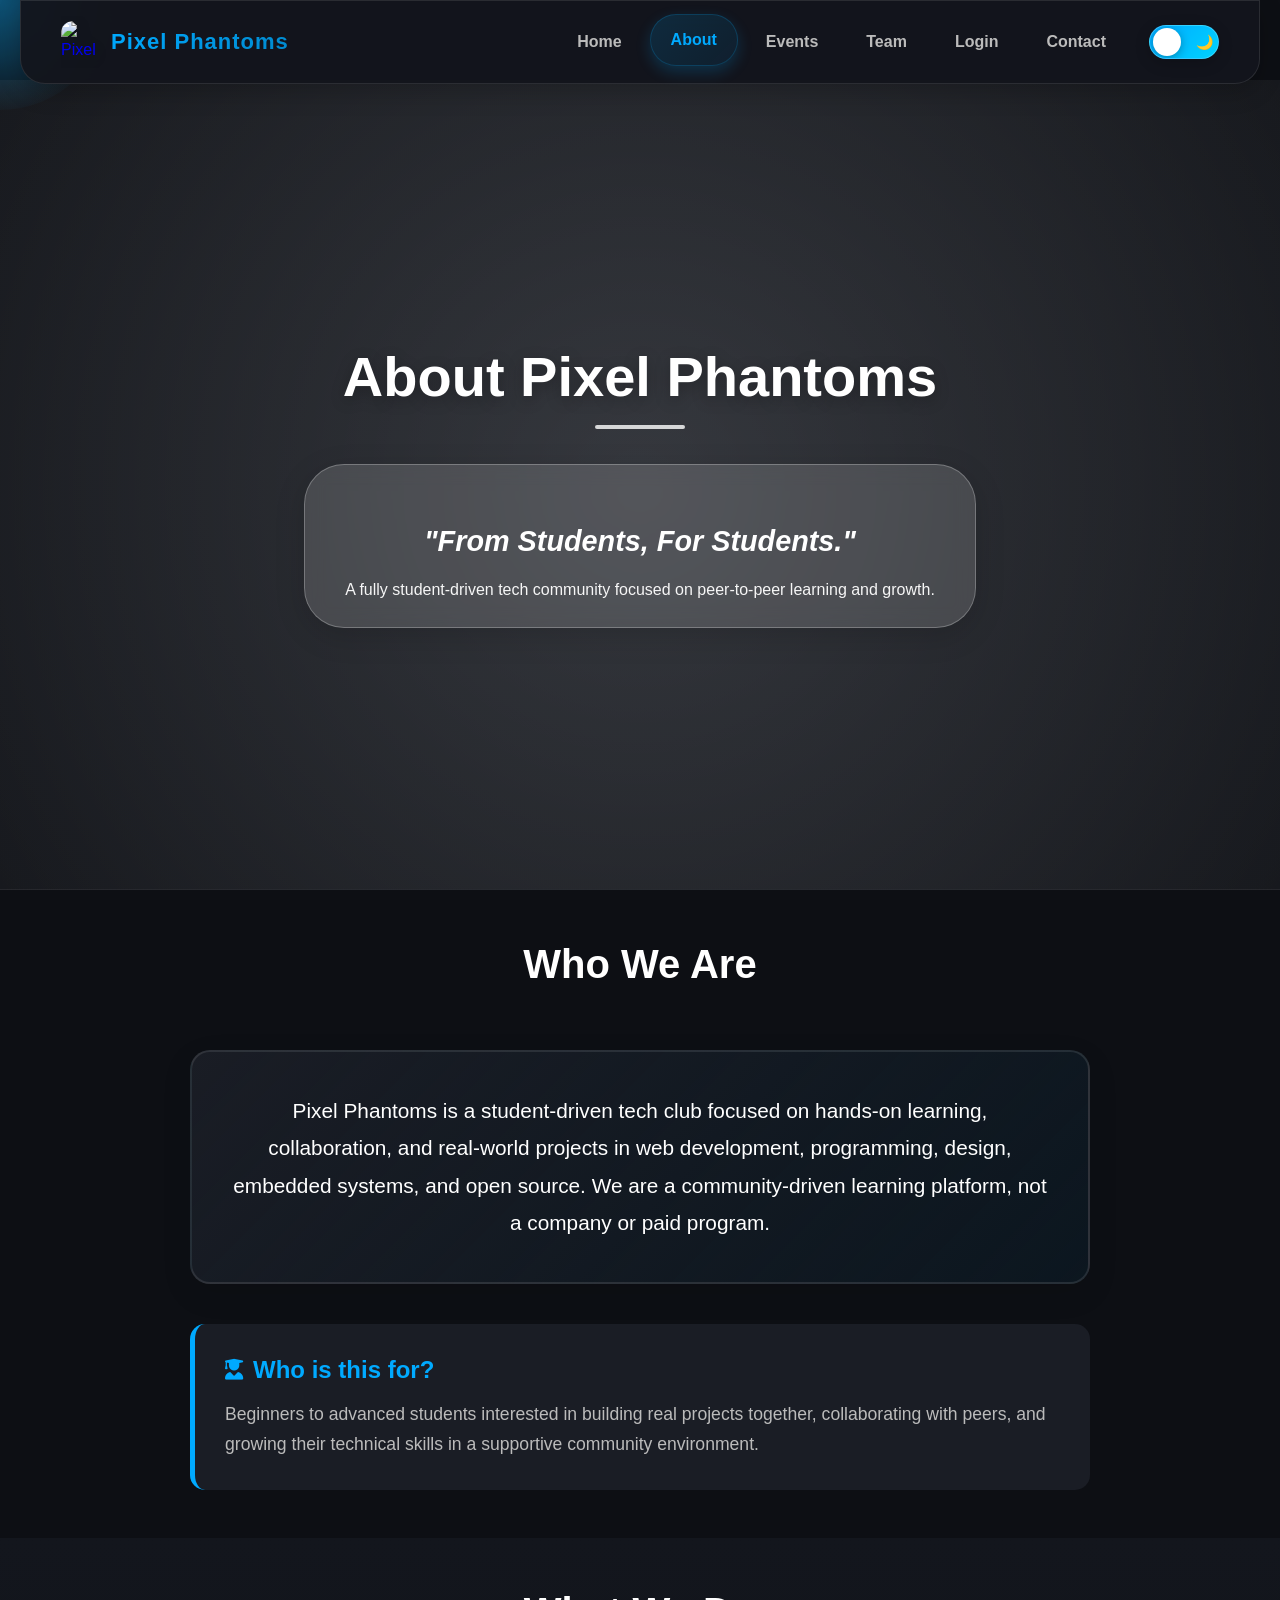
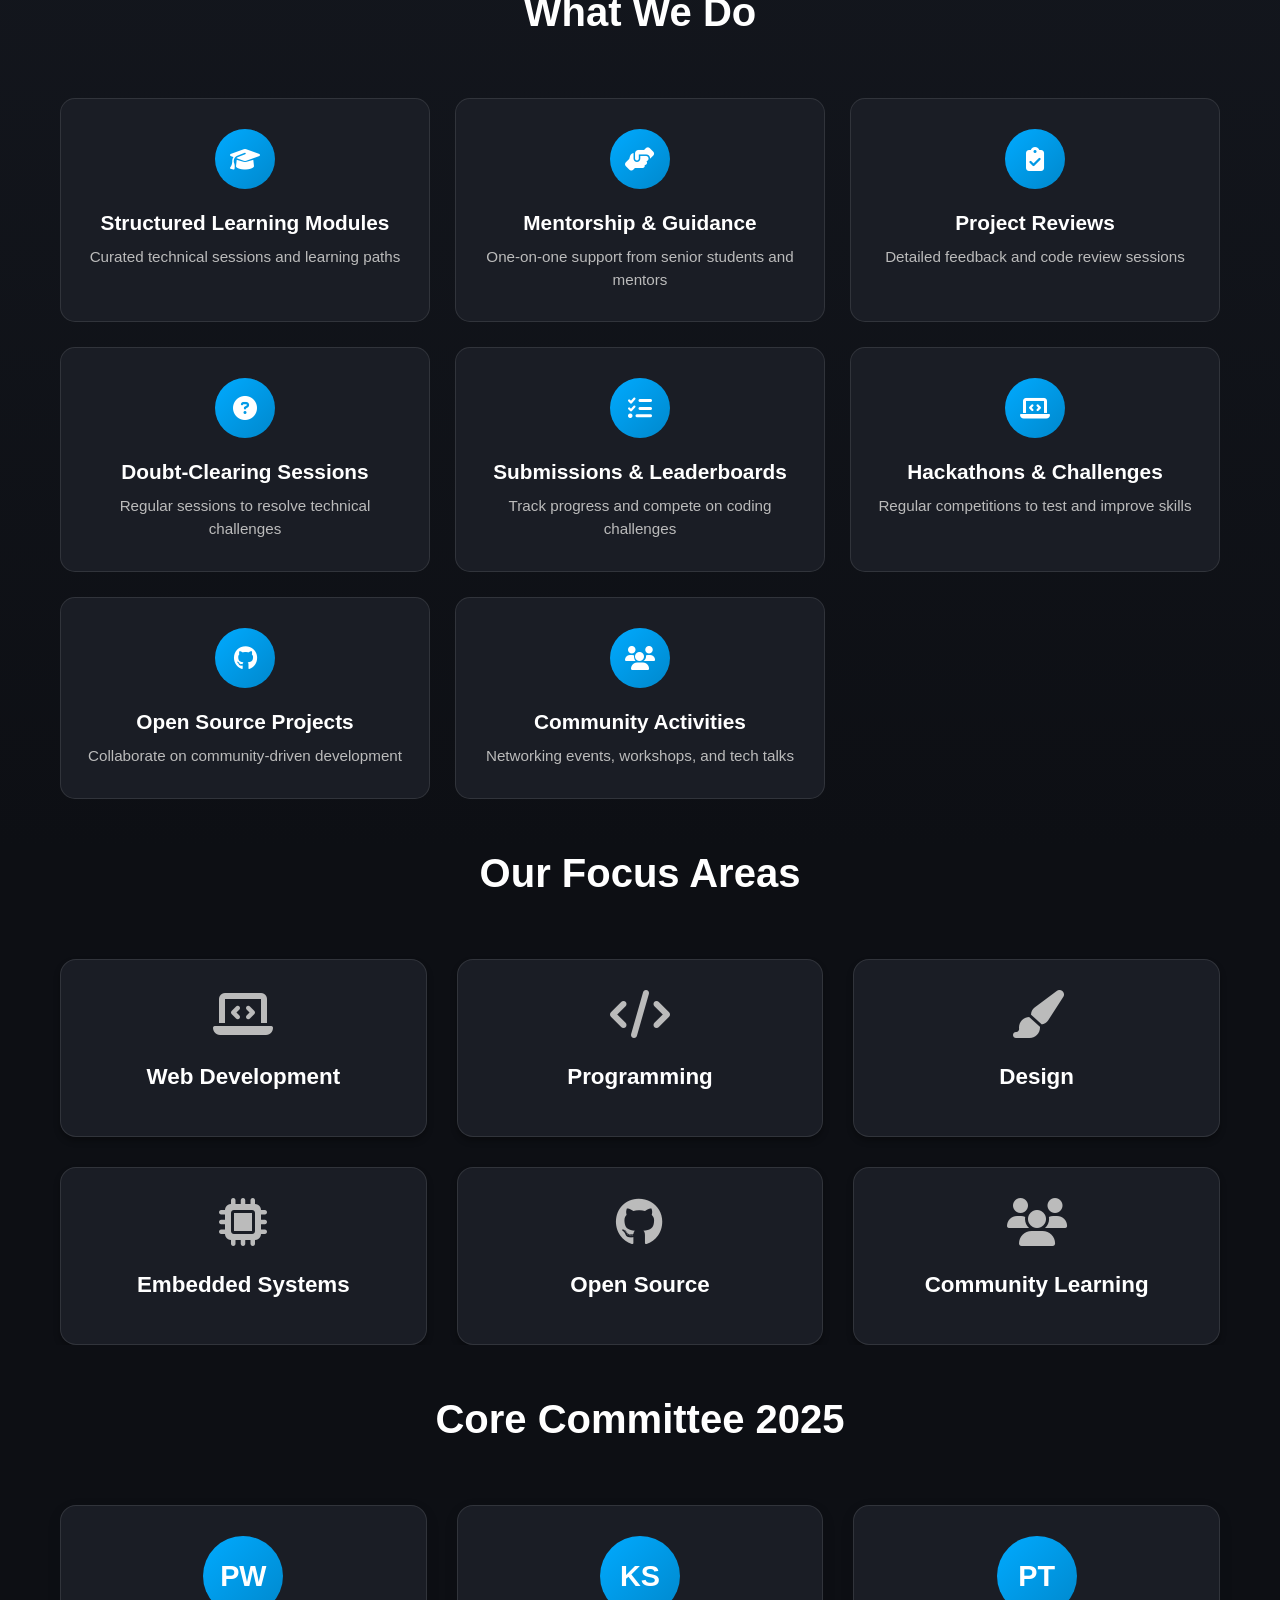
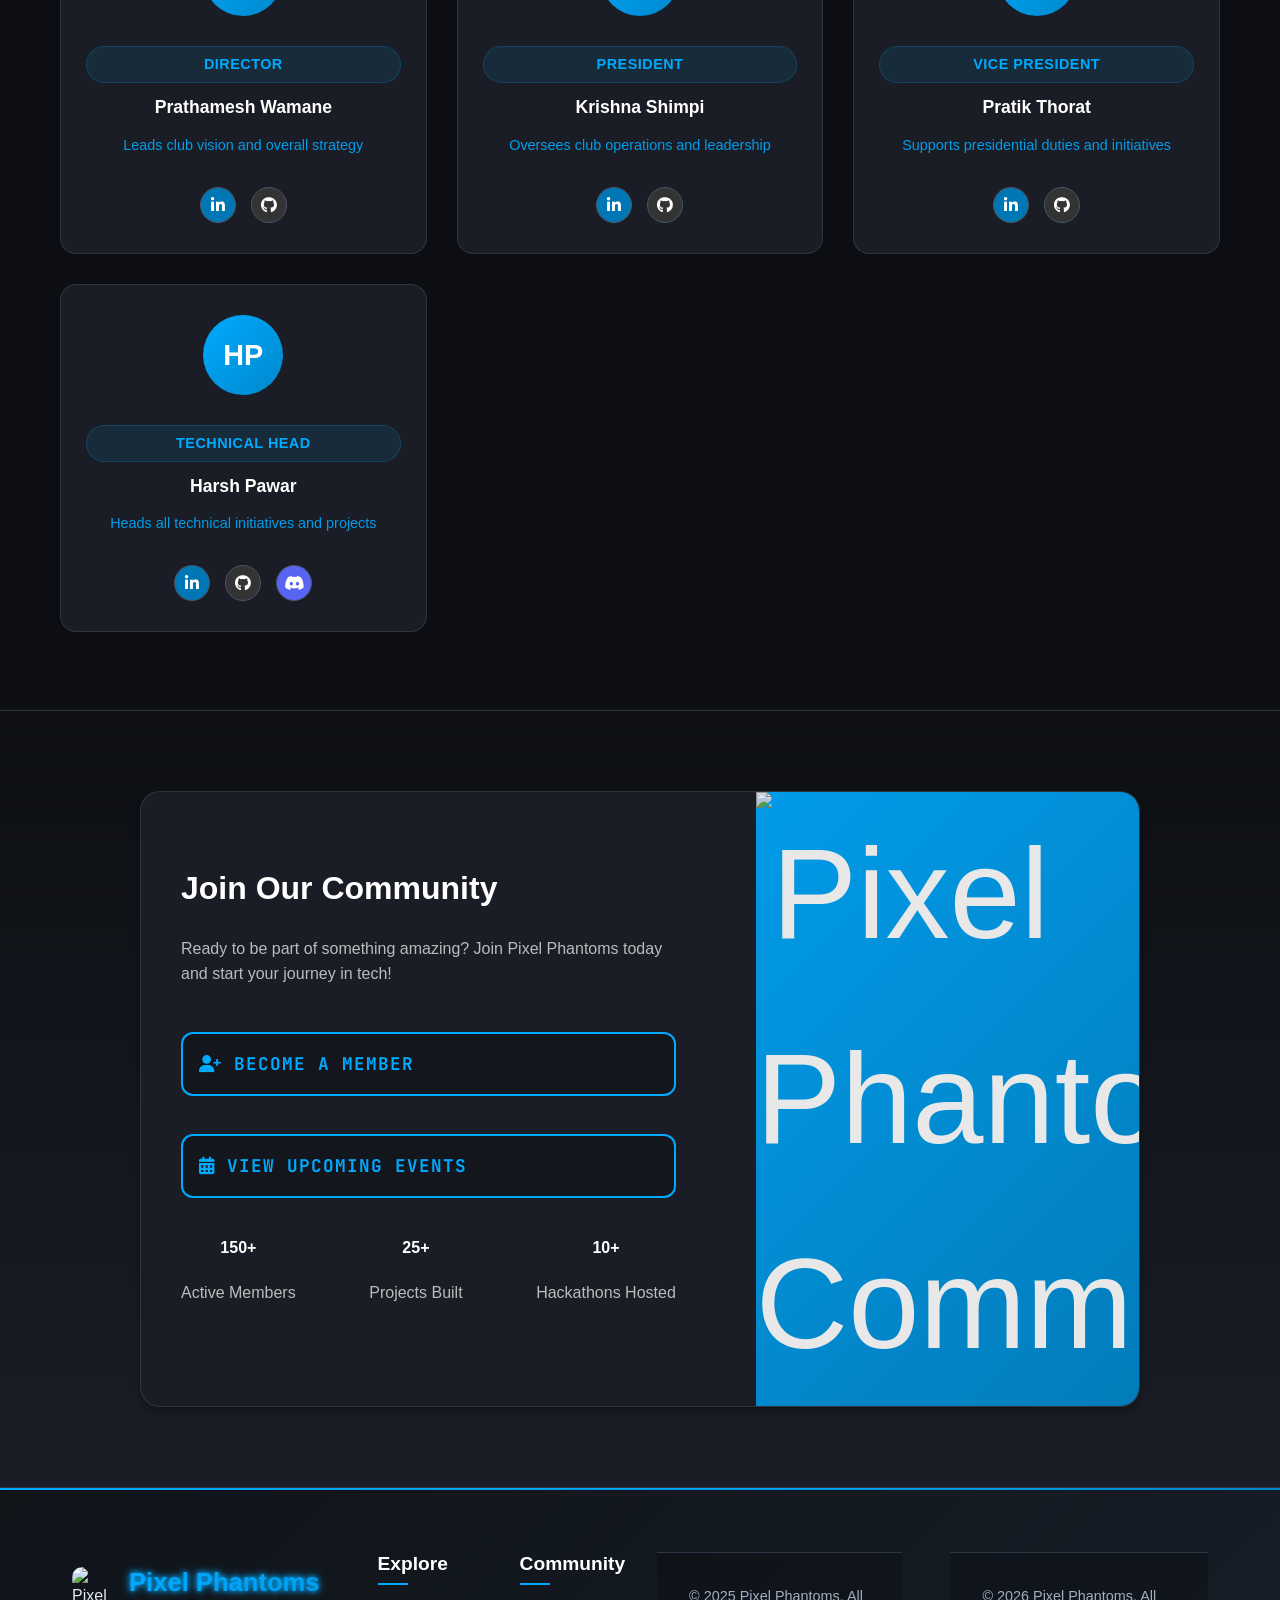
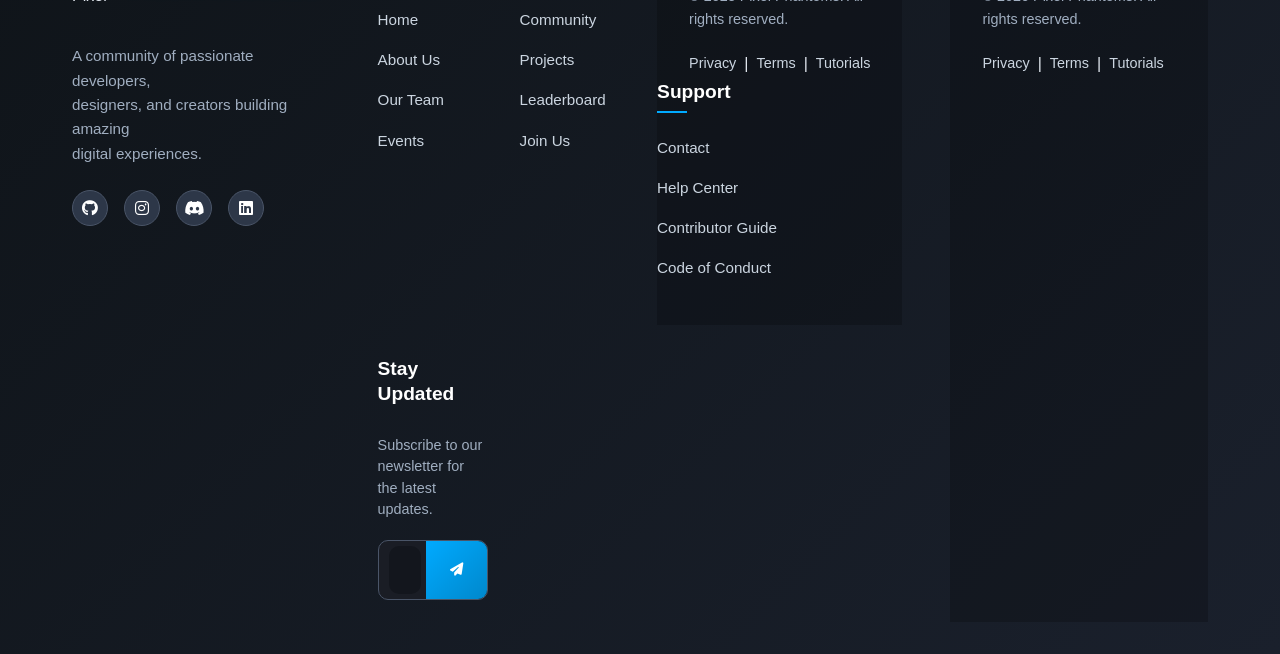
==== commit 7fa43574: "Merge branch 'main' into fix/about-icons-event-js" ====
--- a/about.html
+++ b/about.html
@@ -24,6 +24,7 @@
     <link rel="stylesheet" href="css/about.css" />
     <link rel="stylesheet" href="css/home-gsap.css" />
     <link rel="stylesheet" href="css/back-to-top.css" />
+    <link rel="stylesheet" href="css/animations.css" />
     <link rel="stylesheet" href="css/cursor-effect.css" />
     <link rel="stylesheet" href="css/login.css" />
     <link rel="stylesheet" href="css/events.css" />
@@ -90,6 +91,7 @@
     </script>
 
     <main id="main-content" tabindex="-1">
+      <div class="page-transition-wrapper" data-page="about">
       <!-- Hero Section -->
       <section class="hero-section" role="banner">
         <div class="hero-content">
@@ -154,7 +156,7 @@
 
             <div class="activity-card" role="listitem" tabindex="0">
               <div class="activity-icon">
-                <i class="fas fa-code-review" aria-hidden="true"></i>
+                <i class="fas fa-clipboard-check" aria-hidden="true"></i>
               </div>
               <h3>Project Reviews</h3>
               <p>Detailed feedback and code review sessions</p>
@@ -427,6 +429,7 @@
           </div>
         </div>
       </section>
+    </div>
     </main>
 
     <div id="footer-placeholder"></div>
@@ -444,6 +447,7 @@
       });
     </script>
 
+    <script src="js/page-transitions.js" defer></script>
     <script src="js/theme.js"></script>
     <script src="js/cursor-effect.js"></script>
     <script src="js/back-to-top.js"></script>
--- a/css/style.css
+++ b/css/style.css
@@ -13,9 +13,11 @@
   --input-bg: #ffffff;
   --shadow: 0 4px 6px rgba(0, 0, 0, 0.1);
   --nav-shadow: 0 8px 25px rgba(0, 0, 0, 0.08);
+  --activity-icon-color: #ffffff;
+
 
   /* Footer Light Theme Variables */
-  --footer-bg: #1a1a2e;
+  --footer-bg: #fcfcff;
   --footer-bg-secondary: #16213e;
   --footer-text: #e6e6e6;
   --footer-text-secondary: #a0aec0;
@@ -81,6 +83,9 @@
 :root .btn-hollow:hover {
   --text-primary: #00aaff;
 }
+:root .cyber-card p , .stat small , .toggle-label  {
+  --text-secondary: white;
+}
 
 [data-theme='dark'] {
   /* Dark theme variables */
@@ -96,6 +101,8 @@
   --input-bg: #1a1d25;
   --shadow: 0 4px 6px rgba(0, 0, 0, 0.3);
   --nav-shadow: 0 8px 25px rgba(0, 0, 0, 0.2);
+  --activity-icon-color: #00aaff;
+ 
 
   /* Footer Dark Theme Variables */
   --footer-bg: #0f1419;
@@ -398,70 +405,59 @@
   border: 1px solid rgba(0, 170, 255, 0.2);
   transform: translateY(-2px);
   box-shadow: 0 6px 15px rgba(0, 170, 255, 0.2);
-  .nav-links a:hover,
-  .nav-links .active {
-    color: var(--accent-color);
-    background: rgba(0, 170, 255, 0.08);
-    transform: translateY(-2px);
-    box-shadow: 0 6px 15px rgba(0, 170, 255, 0.2);
-  }
-
-  .nav-links .active {
-    background: linear-gradient(135deg, rgba(0, 170, 255, 0.15), rgba(0, 136, 204, 0.1));
-    border: 1px solid rgba(0, 170, 255, 0.2);
-  }
-
-  /* Navbar Icons */
-  .nav-icon {
-    font-size: 18px;
-    transition: transform 0.2s ease;
-  }
-
-  .nav-links a:hover .nav-icon {
-    transform: scale(1.2) rotate(10deg);
-  }
-
-  /* HAMBURGER BUTTON */
-  .hamburger {
-    display: none; /* shown only on small screens */
-    align-items: center;
-    justify-content: center;
-    flex-direction: column;
-    gap: 6px;
-    width: 48px;
-    height: 40px;
-    background: var(--card-bg);
-    border-radius: 10px;
-    border: 1px solid var(--border-color);
-    cursor: pointer;
-    padding: 6px;
-    box-shadow: var(--shadow);
-  }
-
-  .hamburger .bar {
-    display: block;
-    width: 24px;
-    height: 3px;
-    background: var(--text-secondary);
-    border-radius: 2px;
-    transition:
-      transform 0.28s cubic-bezier(0.4, 0, 0.2, 1),
-      opacity 0.1s ease;
-    transform-origin: center;
-  }
-
-  /* Open state: animate into an X */
-  .hamburger.open .bar:nth-child(1) {
-    transform: translateY(9px) rotate(45deg);
-  }
-  .hamburger.open .bar:nth-child(2) {
-    opacity: 0;
-    transform: scaleX(0);
-  }
-  .hamburger.open .bar:nth-child(3) {
-    transform: translateY(-9px) rotate(-45deg);
-  }
-}
+}
+
+/* Navbar Icons */
+.nav-icon {
+  font-size: 18px;
+  transition: transform 0.2s ease;
+}
+
+.nav-links a:hover .nav-icon {
+  transform: scale(1.2) rotate(10deg);
+}
+
+/* HAMBURGER BUTTON */
+.hamburger {
+  display: none; /* shown only on small screens */
+  align-items: center;
+  justify-content: center;
+  flex-direction: column;
+  gap: 6px;
+  width: 48px;
+  height: 40px;
+  background: var(--card-bg);
+  border-radius: 10px;
+  border: 1px solid var(--border-color);
+  cursor: pointer;
+  padding: 6px;
+  box-shadow: var(--shadow);
+}
+
+.hamburger .bar {
+  display: block;
+  width: 24px;
+  height: 3px;
+  background: var(--text-secondary);
+  border-radius: 2px;
+  transition:
+    transform 0.28s cubic-bezier(0.4, 0, 0.2, 1),
+    opacity 0.1s ease;
+  transform-origin: center;
+}
+
+/* Open state: animate into an X */
+.hamburger.open .bar:nth-child(1) {
+  transform: translateY(9px) rotate(45deg);
+}
+.hamburger.open .bar:nth-child(2) {
+  opacity: 0;
+  transform: scaleX(0);
+}
+.hamburger.open .bar:nth-child(3) {
+  transform: translateY(-9px) rotate(-45deg);
+}
+
 /* MOBILE RESPONSIVE NAV */
 @media (max-width: 768px) {
   .navbar {
@@ -560,7 +556,7 @@
   }
 }
 
-/* THEME TOGGLE - ENHANCED */
+/* THEME TOGGLE - CREATIVE REDESIGN */
 .theme-toggle {
   display: flex;
   align-items: center;
@@ -571,123 +567,91 @@
   display: none;
 }
 
+/* Track morphs from Daylight Blue to Cosmic Purple */
 .theme-label {
   position: relative;
   display: flex;
   align-items: center;
   justify-content: space-between;
-  width: 65px;
-  height: 32px;
-  background: var(--card-bg);
+  width: 70px;
+  height: 34px;
+  background: linear-gradient(135deg, #00aaff 0%, #00d2ff 100%);
   border-radius: 50px;
   cursor: pointer;
-  border: 1px solid var(--border-color);
-  transition: all 0.3s cubic-bezier(0.4, 0, 0.2, 1);
-  box-shadow: var(--shadow);
+  border: 1px solid rgba(255, 255, 255, 0.2);
+  transition: all 0.5s cubic-bezier(0.68, -0.55, 0.27, 1.55);
+  box-shadow: 0 4px 15px rgba(0, 0, 0, 0.2);
   padding: 0 5px;
   overflow: hidden;
-  /* Safari-specific hardware acceleration */
-  -webkit-transform: translateZ(0);
-  transform: translateZ(0);
-  /* Prevent tap highlight on iOS */
-  -webkit-tap-highlight-color: transparent;
-}
-
-.theme-label::before {
-  content: '';
+}
+
+/* Cyber Starry Effect in Dark Mode */
+.theme-label::after {
+  content: '★';
   position: absolute;
-  top: 0;
-  left: 0;
-  width: 100%;
-  height: 100%;
-  background: linear-gradient(135deg, var(--accent-color), #0088cc);
+  font-size: 8px;
+  color: white;
+  top: 5px;
+  right: 15px;
   opacity: 0;
-  transition: opacity 0.2s ease;
-  /* Safari prefix */
-  -webkit-transition: opacity 0.2s ease;
-}
-
-.theme-label:hover::before {
-  opacity: 0.1;
+  transition: opacity 0.5s ease;
+  text-shadow: 0 0 5px white;
+}
+
+.theme-label:hover {
+  transform: scale(1.05) rotate(-2deg);
+  box-shadow: 0 0 20px var(--accent-color);
 }
 
 .toggle-thumb {
   position: absolute;
-  width: 26px;
-  height: 26px;
-  background: var(--accent-color);
+  width: 28px;
+  height: 28px;
+  background: #ffffff;
   border-radius: 50%;
   left: 3px;
-  /* Enhanced cross-browser transition with Safari prefixes */
-  transition: transform 0.3s cubic-bezier(0.68, -0.55, 0.27, 1.55);
-  -webkit-transition: transform 0.3s cubic-bezier(0.68, -0.55, 0.27, 1.55);
-  -moz-transition: transform 0.3s cubic-bezier(0.68, -0.55, 0.27, 1.55);
-  -o-transition: transform 0.3s cubic-bezier(0.68, -0.55, 0.27, 1.55);
+  transition: all 0.5s cubic-bezier(0.68, -0.55, 0.27, 1.55);
   z-index: 2;
-  box-shadow: 0 2px 8px rgba(0, 170, 255, 0.3);
-  /* Hardware acceleration for smooth animation on Safari */
-  -webkit-transform: translateZ(0);
-  transform: translateZ(0);
-  /* Prevent flickering on Safari */
-  -webkit-backface-visibility: hidden;
-  backface-visibility: hidden;
-  -webkit-perspective: 1000;
-  perspective: 1000;
-}
-
-.sun-icon,
-.moon-icon {
+  box-shadow: 0 2px 10px rgba(0, 0, 0, 0.3);
+}
+
+.sun-icon, .moon-icon {
   position: relative;
   font-size: 14px;
-  /* Enhanced cross-browser transitions */
-  transition: all 0.3s ease;
-  -webkit-transition: all 0.3s ease;
-  -moz-transition: all 0.3s ease;
-  -o-transition: all 0.3s ease;
+  transition: all 0.5s cubic-bezier(0.68, -0.55, 0.27, 1.55);
   z-index: 1;
-  /* Prevent flickering */
-  -webkit-backface-visibility: hidden;
-  backface-visibility: hidden;
-}
-
-.sun-icon {
-  color: #ffa500;
+}
+
+/* Checked state (Dark Mode) enhancements */
+.theme-switch:checked + .theme-label {
+  background: linear-gradient(135deg, #1a1d25 0%, #0d0f14 100%);
+  border-color: var(--neon-purple);
+}
+
+.theme-switch:checked + .theme-label::after {
+  opacity: 1; /* Stars appear only in dark mode */
+}
+
+.theme-switch:checked + .theme-label .toggle-thumb {
+  transform: translateX(36px);
+  background: #f0f0f0;
+  box-shadow: inset -4px -2px 0 0 #ccc, 0 0 15px var(--neon-purple);
+}
+
+.theme-switch:checked + .theme-label .sun-icon {
   opacity: 0;
-  transform: scale(0.8);
-  -webkit-transform: scale(0.8);
-}
-
-.moon-icon {
-  color: #e2e8f0;
+  transform: scale(0.2) rotate(180deg);
+}
+
+.theme-switch:checked + .theme-label .moon-icon {
   opacity: 1;
-  transform: scale(1);
-  -webkit-transform: scale(1);
-}
-
-/* Checked state - enhanced for Safari */
-.theme-switch:checked + .theme-label .toggle-thumb {
-  transform: translateX(33px);
-  -webkit-transform: translateX(33px);
-  -moz-transform: translateX(33px);
-  -ms-transform: translateX(33px);
-}
-
-.theme-switch:checked + .theme-label .sun-icon {
-  opacity: 1;
-  transform: scale(1) rotate(360deg);
-  -webkit-transform: scale(1) rotate(360deg);
-  -moz-transform: scale(1) rotate(360deg);
-  -ms-transform: scale(1) rotate(360deg);
-}
-
-.theme-switch:checked + .theme-label .moon-icon {
-  opacity: 0;
-  transform: scale(0.8) rotate(-360deg);
-  -webkit-transform: scale(0.8) rotate(-360deg);
-  -moz-transform: scale(0.8) rotate(-360deg);
-  -ms-transform: scale(0.8) rotate(-360deg);
-}
-
+  color: #bc13fe;
+  transform: scale(1.2) rotate(0deg);
+  filter: drop-shadow(0 0 5px #bc13fe);
+}
+
+/* REST OF STYLE.CSS UNTOUCHED... */
+/*==================================*/
 /* Safari-specific fixes for smoother animations */
 @media not all and (min-resolution: 0.001dpcm) {
   @supports (-webkit-appearance: none) {
@@ -712,7 +676,6 @@
     -webkit-user-select: none;
     user-select: none;
   }
-
   .toggle-thumb {
     /* iOS animation smoothing */
     -webkit-transform: translate3d(0, 0, 0);
@@ -2568,6 +2531,62 @@
     animation: none !important;
   }
 }
+
+/* Focus Footer Link Enhancement */
+.focus-footer {
+  text-align: center;
+  margin-top: 40px;
+  color: var(--text-secondary);
+  font-size: 1rem;
+  font-family: var(--font-primary);
+}
+
+.focus-footer .cyber-link {
+  color: var(--accent-color);
+  text-decoration: none;
+  font-weight: bold;
+  padding: 4px 8px;
+  border-radius: 4px;
+  transition: all 0.3s ease;
+  display: inline-block;
+  position: relative;
+  cursor: pointer;
+  border: 1px solid transparent;
+}
+
+.focus-footer .cyber-link::after {
+  content: '';
+  position: absolute;
+  bottom: 0;
+  left: 0;
+  width: 0;
+  height: 2px;
+  background: var(--accent-color);
+  transition: width 0.3s ease;
+}
+
+.focus-footer .cyber-link:hover {
+  color: var(--accent-color);
+  text-decoration: none;
+  background: rgba(0, 170, 255, 0.1);
+  border-color: var(--accent-color);
+  transform: translateY(-2px);
+}
+
+.focus-footer .cyber-link:hover::after {
+  width: 100%;
+}
+
+/* Ensure visibility in dark theme */
+[data-theme="dark"] .focus-footer .cyber-link {
+  color: var(--neon-cyan);
+}
+
+[data-theme="dark"] .focus-footer .cyber-link:hover {
+  background: rgba(0, 170, 255, 0.15);
+  box-shadow: 0 0 10px rgba(0, 170, 255, 0.3);
+}
+
 
 /* =========================================
      ACCESSIBILITY: SKIP TO CONTENT LINK
@@ -2680,9 +2699,9 @@
 
 #feedback-widget {
   position: fixed !important;
-  bottom: 85px !important;
-  right: 20px !important;
-  z-index: 1001 !important;
+  bottom: 120px !important;
+  right: 28px !important;
+  z-index: 1005 !important;
   transition: bottom 0.3s cubic-bezier(0.4, 0, 0.2, 1);
 }
 
--- a/css/animations.css
+++ b/css/animations.css
@@ -0,0 +1,124 @@
+/*
+Project: Pixel Phantoms Website
+Issue #519: Page Transition Animations
+File: css/animations.css
+
+Purpose: Provide reusable page transition classes and utilities.
+Requirements implemented:
+ - fade, slide-in-from-right, slide-out-to-left (default combined 'fade-slide')
+ - duration: 300ms (configurable via CSS variable)
+ - prefer-reduced-motion support
+ - GPU-accelerated properties only (transform, opacity)
+ - will-change for performance hints
+ - backface-visibility to prevent flicker and contain for layout isolation
+*/
+
+:root {
+  /* Default duration, can be overridden by a page or script */
+  --page-transition-duration: 300ms;
+  --page-transition-easing: cubic-bezier(0.4, 0.0, 0.2, 1);
+}
+
+/* A wrapper around page content. Keep it relative so children can be positioned. */
+.page-transition-wrapper {
+  position: relative;
+  overflow: hidden; /* prevent scrollbars during slide animations */
+  contain: layout; /* improve rendering performance */
+  -webkit-backface-visibility: hidden;
+  backface-visibility: hidden;
+}
+
+/* Base state for entering pages (before animation starts) */
+.page-enter {
+  opacity: 0;
+  transform: translateX(6%); /* subtle offset for slide effect */
+  will-change: transform, opacity;
+}
+
+/* Active entering state (animation applied) */
+.page-enter-active {
+  transition: opacity var(--page-transition-duration) var(--page-transition-easing),
+              transform var(--page-transition-duration) var(--page-transition-easing);
+  opacity: 1;
+  transform: translateX(0);
+}
+
+/* Base state for exiting pages (before animation starts) */
+.page-exit {
+  opacity: 1;
+  transform: translateX(0);
+  will-change: transform, opacity;
+}
+
+/* Active exiting state (animation applied) */
+.page-exit-active {
+  transition: opacity var(--page-transition-duration) var(--page-transition-easing),
+              transform var(--page-transition-duration) var(--page-transition-easing);
+  opacity: 0;
+  transform: translateX(-6%); /* slide slightly left when leaving */
+  pointer-events: none; /* avoid interactions during exit */
+}
+
+/* Alternative utility classes for purely fading (no slide) */
+.fade-enter { opacity: 0; }
+.fade-enter-active { opacity: 1; transition: opacity var(--page-transition-duration) var(--page-transition-easing); }
+.fade-exit { opacity: 1; }
+.fade-exit-active { opacity: 0; transition: opacity var(--page-transition-duration) var(--page-transition-easing); pointer-events: none; }
+
+/* Developer helper: fast reduced-motion fallback */
+@media (prefers-reduced-motion: reduce) {
+  :root { --page-transition-duration: 1ms; }
+  .page-enter, .page-enter-active, .page-exit, .page-exit-active,
+  .fade-enter, .fade-enter-active, .fade-exit, .fade-exit-active {
+    transition: none !important;
+    transform: none !important;
+    opacity: 1 !important;
+  }
+}
+
+/* Loading spinner overlay (optional) */
+.page-loading-overlay {
+  position: fixed;
+  inset: 0;
+  display: flex;
+  align-items: center;
+  justify-content: center;
+  background: rgba(0, 0, 0, 0.3);
+  z-index: 9999;
+  opacity: 0;
+  pointer-events: none;
+  transition: opacity calc(var(--page-transition-duration) / 2) var(--page-transition-easing);
+}
+.page-loading-overlay.show {
+  opacity: 1;
+  pointer-events: auto;
+}
+
+.page-loading-spinner {
+  width: 36px;
+  height: 36px;
+  border-radius: 50%;
+  border: 4px solid rgba(255,255,255,0.3);
+  border-top-color: #fff;
+  animation: spin 1s linear infinite;
+  -webkit-backface-visibility: hidden;
+  backface-visibility: hidden;
+}
+
+@keyframes spin {
+  to { transform: rotate(360deg); }
+}
+
+/* Respect reduced motion for the spinner too */
+@media (prefers-reduced-motion: reduce) {
+  .page-loading-spinner { animation: none; }
+}
+
+/* Accessibility: visually-hidden utility (if needed) */
+.visually-hidden {
+  position: absolute !important;
+  height: 1px; width: 1px;
+  overflow: hidden;
+  clip: rect(1px, 1px, 1px, 1px);
+  white-space: nowrap;
+}
--- a/css/events.css
+++ b/css/events.css
@@ -690,3 +690,177 @@
   opacity: 0.6;
   filter: grayscale(100%);
 }
+
+/* ================================
+   Registration Modal Enhancements
+================================ */
+#register-modal {
+  position: fixed;
+  inset: 0;
+  display: flex;
+  align-items: center;
+  justify-content: center;
+  background: rgba(0, 0, 0, 0.85);
+  backdrop-filter: blur(8px);
+  z-index: 9999;
+  opacity: 0;
+  visibility: hidden;
+  transition: all 0.4s cubic-bezier(0.4, 0, 0.2, 1);
+}
+
+#register-modal.show {
+  opacity: 1;
+  visibility: visible;
+}
+
+#register-modal .modal-dialog {
+  max-width: 500px;
+  width: 90%;
+  padding: 40px;
+  background: var(--card-bg);
+  border: 2px solid var(--accent-color);
+  border-radius: 20px;
+  position: relative;
+  box-shadow: 0 0 30px rgba(0, 170, 255, 0.4);
+  transform: scale(0.95);
+  opacity: 0;
+  transition: all 0.3s ease-in-out;
+}
+
+#register-modal.show .modal-dialog {
+  transform: scale(1);
+  opacity: 1;
+}
+
+#register-modal .modal-close {
+  position: absolute;
+  top: 15px;
+  right: 15px;
+  background: transparent;
+  border: none;
+  color: var(--text-secondary);
+  font-size: 1.8rem;
+  cursor: pointer;
+  line-height: 1;
+  transition: color 0.3s;
+  z-index: 10;
+}
+
+#register-modal .modal-close:hover {
+  color: var(--accent-color);
+}
+
+#register-modal .form-title {
+  font-size: 1.6rem;
+  margin-bottom: 25px;
+  color: var(--text-primary);
+  text-align: center;
+}
+
+#register-modal .register-form .input-group {
+  margin-bottom: 20px;
+  display: flex;
+  flex-direction: column;
+  gap: 8px;
+  position: relative;
+}
+
+#register-modal .register-form label {
+  justify-content: flex-start;
+  font-size: 12px;
+  font-weight: 600;
+  text-transform: uppercase;
+  letter-spacing: 0.5px;
+  color: var(--text-secondary);
+  margin-left: 0;
+  padding-left: 0;
+  margin-bottom: 6px;
+}
+
+#register-modal .register-form .required::after {
+  content: " *";
+  color: #ff4444;
+}
+
+#register-modal .register-form .error-message {
+  color: #ff4444;
+  font-size: 11px;
+  font-weight: 500;
+  margin-top: -4px;
+  display: none;
+}
+
+#register-modal .register-form input.invalid ~ .error-message {
+  display: block;
+}
+
+#register-modal .register-form .validation-icon {
+  position: absolute;
+  right: 15px;
+  top: 50%;
+  transform: translateY(-50%);
+  font-size: 0.9rem;
+  pointer-events: none;
+  display: none;
+}
+
+#register-modal .register-form input.valid ~ .valid-icon {
+  display: block;
+  color: #10b981;
+}
+
+#register-modal .register-form input.invalid ~ .error-icon {
+  display: block;
+  color: #ff4444;
+}
+
+#register-modal .register-form input {
+  margin: 0;
+  width: 100%;
+  padding: 14px 16px;
+  border: 1px solid rgba(255, 255, 255, 0.1);
+  background: rgba(255, 255, 255, 0.05);
+  border-radius: 10px;
+  transition: border-color 0.3s ease, box-shadow 0.3s ease, background 0.3s ease;
+}
+
+#register-modal .register-form input:focus {
+  outline: none;
+  border-color: var(--accent-color);
+  box-shadow: 0 0 0 3px rgba(0, 191, 255, 0.15);
+  background: rgba(0, 170, 255, 0.05);
+}
+
+#register-modal .register-form input.invalid {
+  border-color: #ff0055;
+  box-shadow: 0 0 10px rgba(255, 0, 85, 0.3);
+}
+
+#register-modal .register-form input.valid {
+  border-color: #10b981;
+  box-shadow: 0 0 0 3px rgba(16, 185, 129, 0.1);
+}
+
+#register-modal .button-group {
+  display: flex;
+  gap: 15px;
+  margin-top: 30px;
+}
+
+#register-modal .button-group button {
+  flex: 1;
+  margin-top: 0;
+  padding: 14px;
+}
+
+@media (max-width: 480px) {
+  #register-modal .modal-dialog {
+    padding: 30px 20px;
+    width: 95%;
+  }
+
+  #register-modal .button-group {
+    flex-direction: column;
+    gap: 10px;
+  }
+}
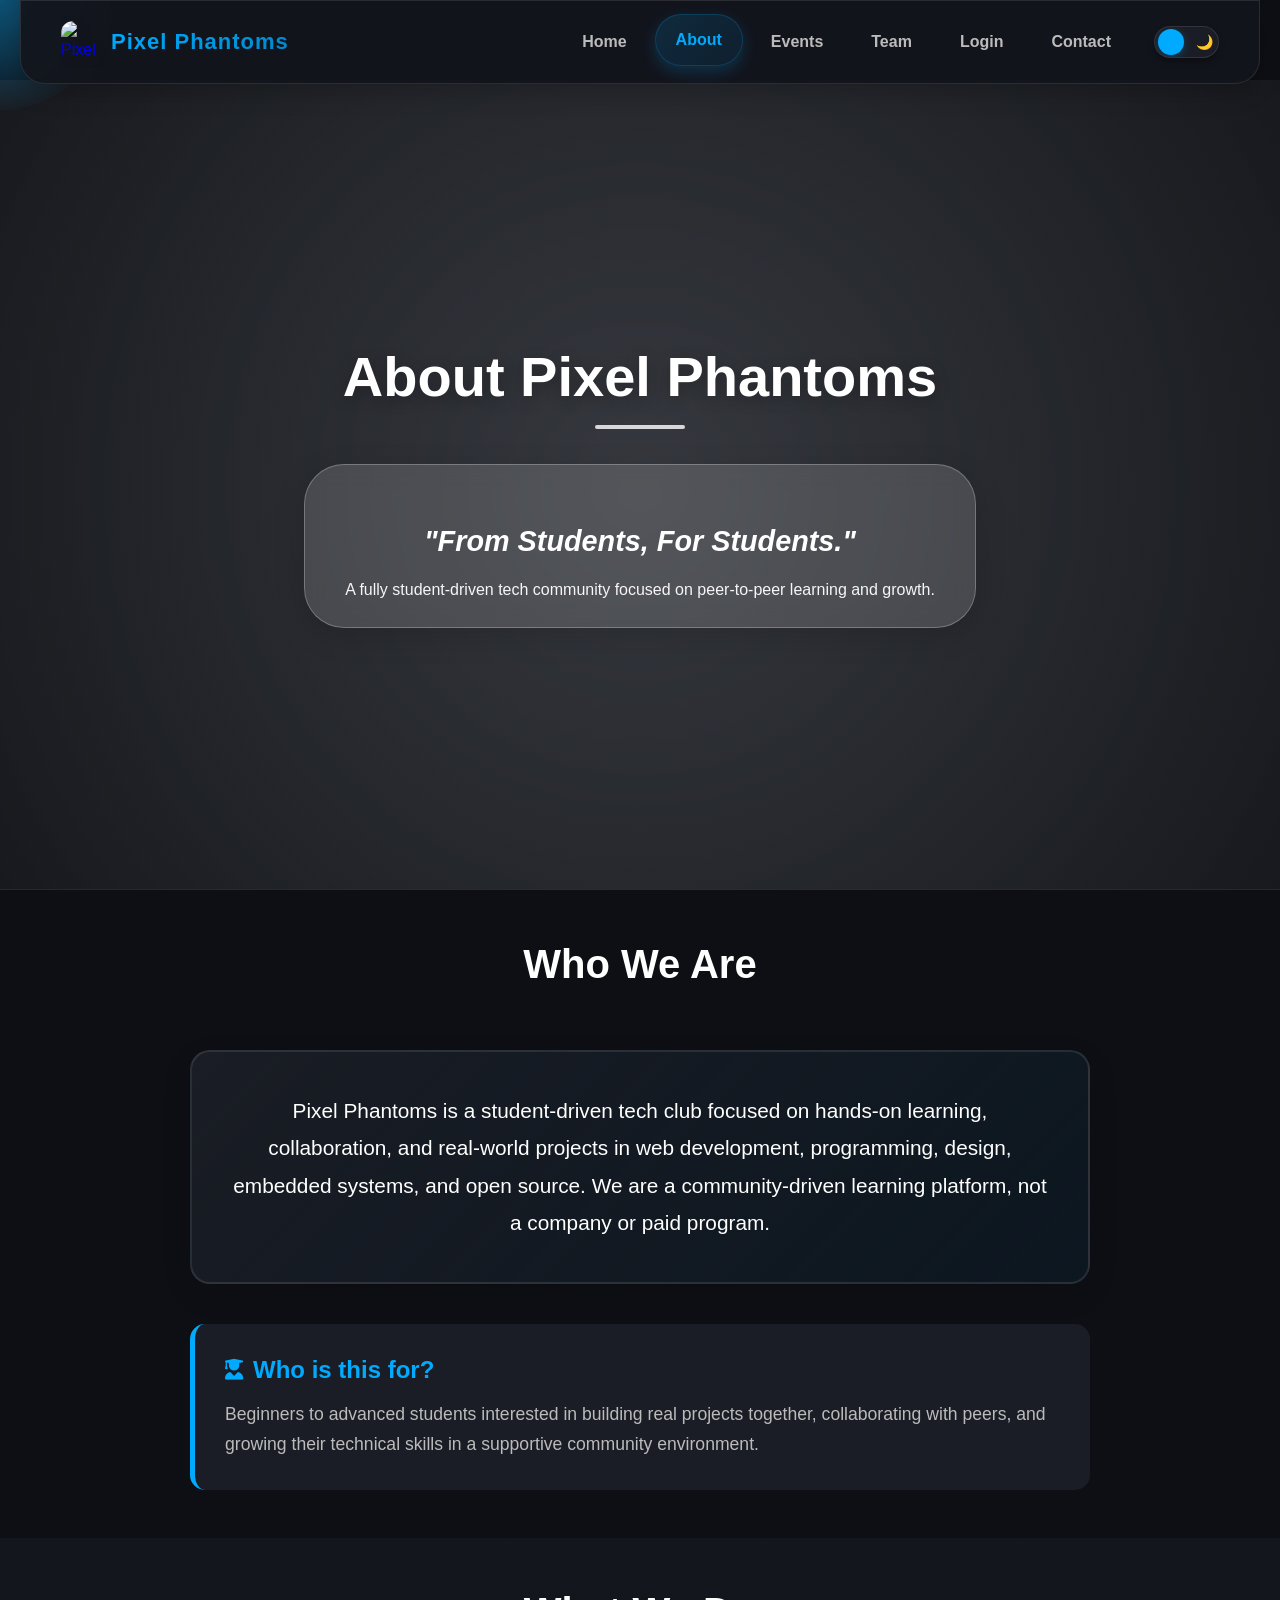
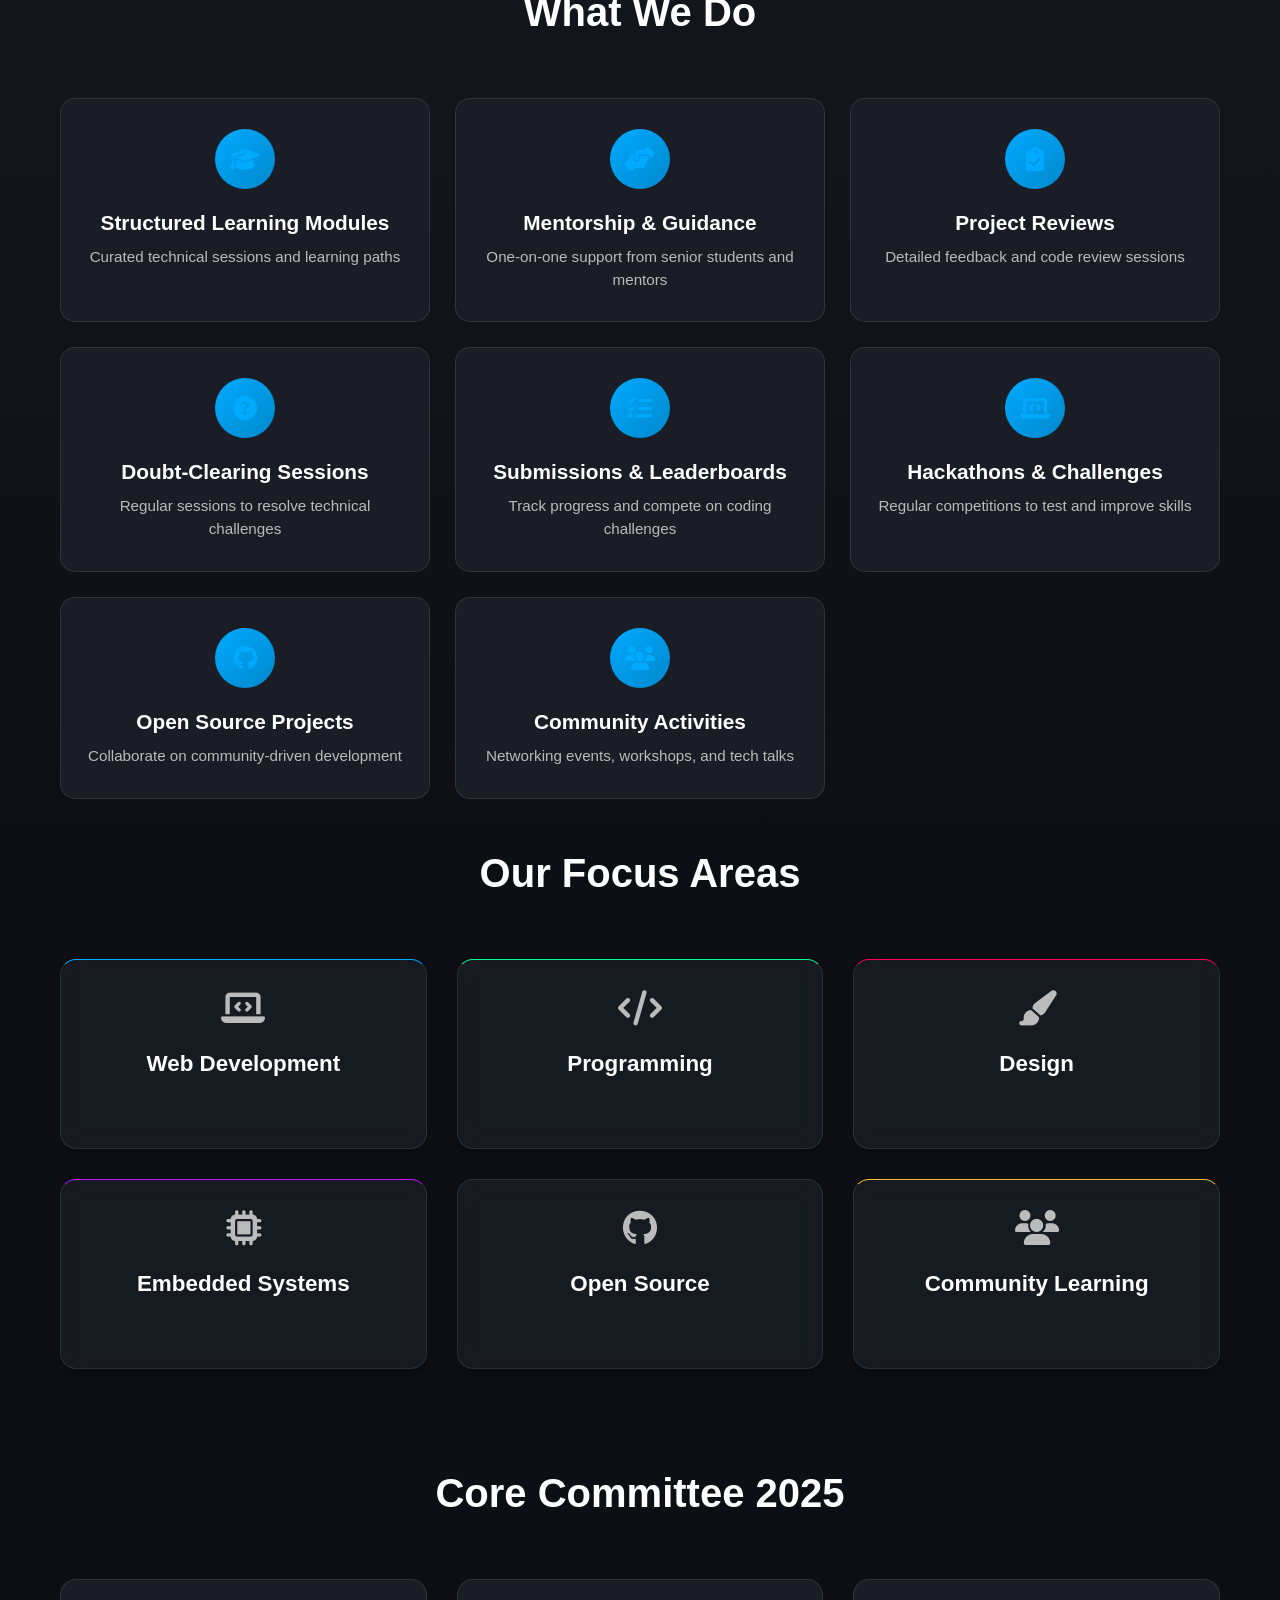
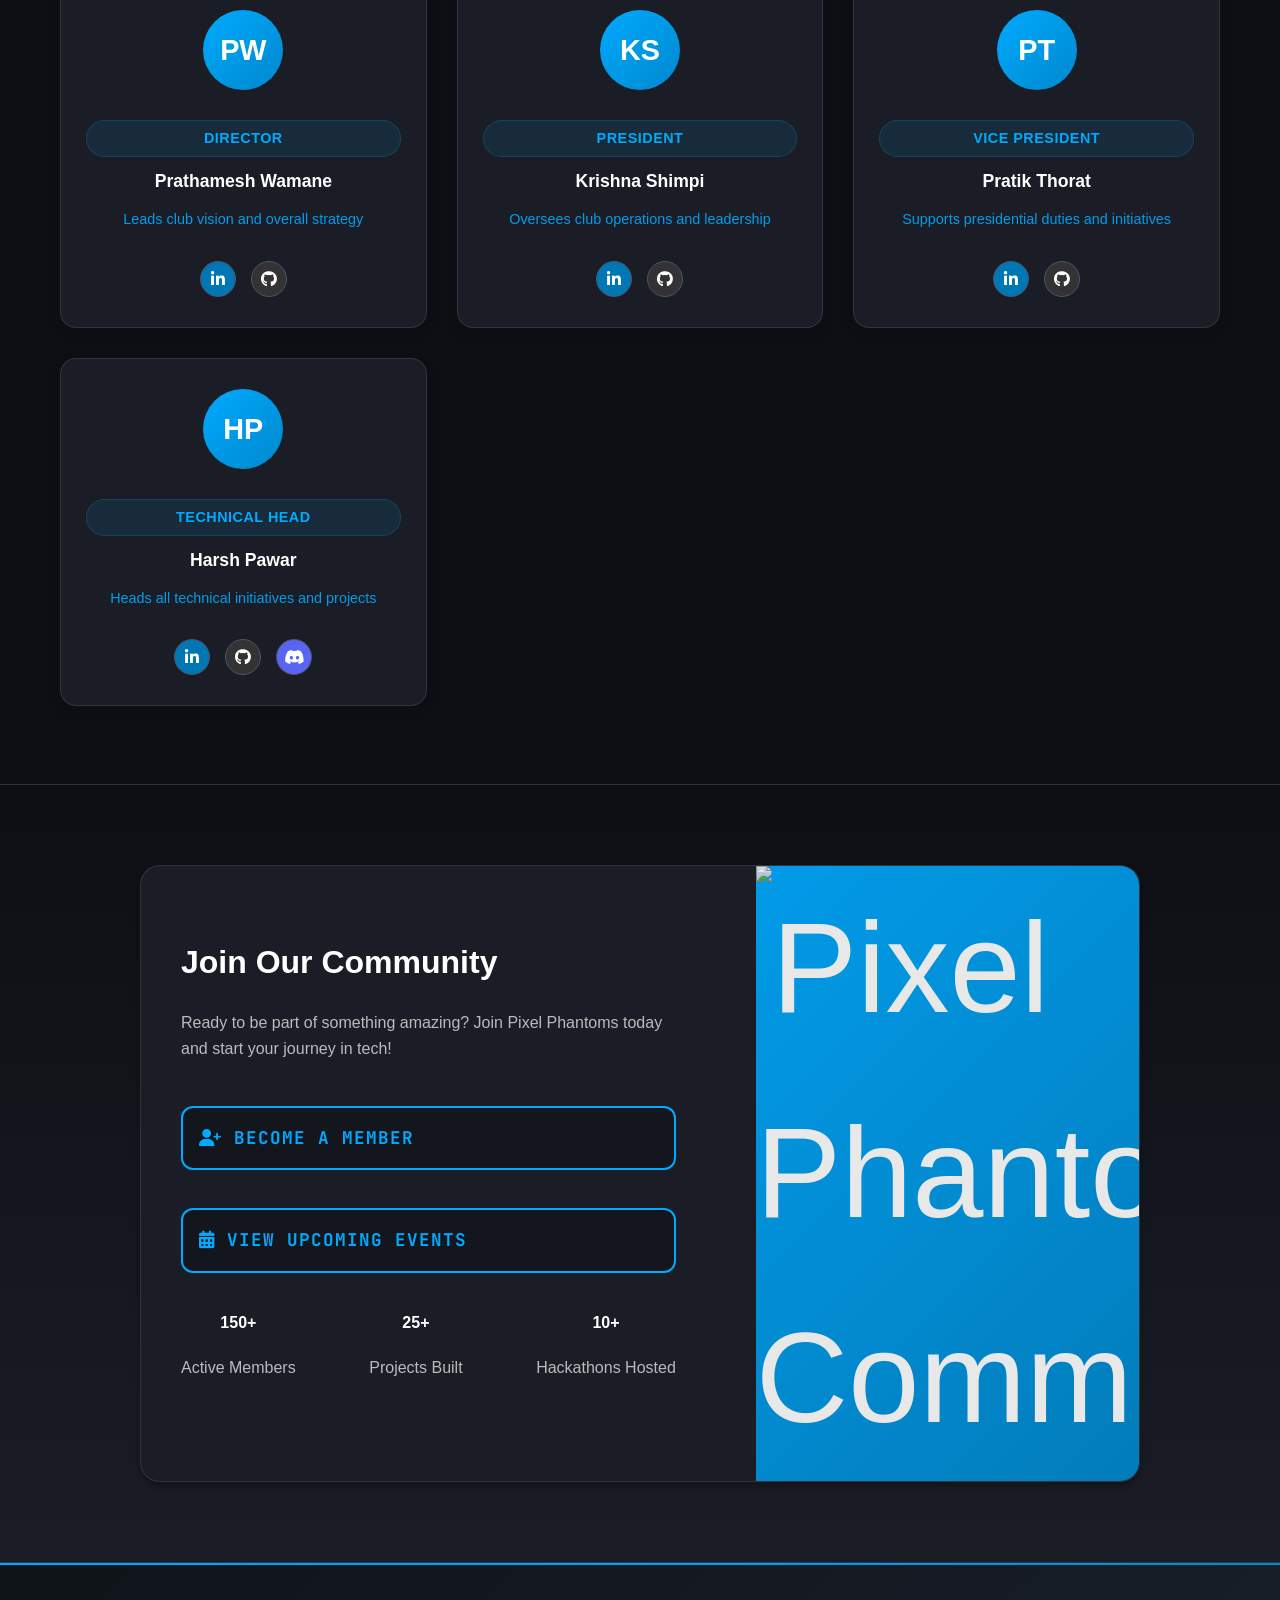
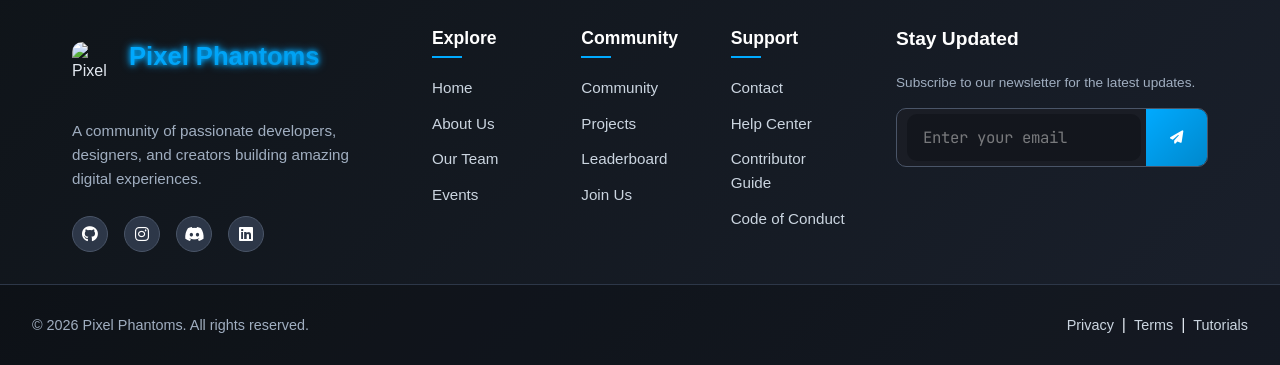
==== commit bae82a52: "Merge pull request #615 from tarun-tkp/new_feature_keyboard_shortcut New feature keyboard shortcut" ====
--- a/about.html
+++ b/about.html
@@ -28,6 +28,7 @@
     <link rel="stylesheet" href="css/cursor-effect.css" />
     <link rel="stylesheet" href="css/login.css" />
     <link rel="stylesheet" href="css/events.css" />
+    <link rel="stylesheet" href="css/keyboard-shortcuts.css" />
     <style>
       /* Minimal modal styles that reuse login.css form classes */
       #register-modal {
@@ -498,5 +499,6 @@
         });
       });
     </script>
+    <script src="js/keyboard-shortcuts.js"></script>
   </body>
 </html>
--- a/css/style.css
+++ b/css/style.css
@@ -14,7 +14,6 @@
   --shadow: 0 4px 6px rgba(0, 0, 0, 0.1);
   --nav-shadow: 0 8px 25px rgba(0, 0, 0, 0.08);
   --activity-icon-color: #ffffff;
-
 
   /* Footer Light Theme Variables */
   --footer-bg: #fcfcff;
@@ -33,7 +32,7 @@
   --footer-input-bg: #2d3748;
   --input-border: #4a5568;
   --input-text: #e2e8f0;
-  --input-placeholder: #cbd5e1; /* IMPROVED CONTRAST FOR ACCESSIBILITY */
+  --input-placeholder: #cbd5e1;
   --accent-primary: #667eea;
   --accent-secondary: #764ba2;
 
@@ -62,12 +61,14 @@
   --border-radius-lg: 16px;
   --border-radius-xl: 20px;
 }
+
 :root .hack-main-card h3 {
   --text-primary: rgb(255, 250, 250);
 }
+
 .hack-main-card h3,
 #home-event-desc {
-  background: rgba(0, 0, 0, 0.248); /* dark glass */
+  background: rgba(0, 0, 0, 0.248);
   backdrop-filter: blur(2px);
   -webkit-backdrop-filter: blur(2px);
   border-radius: 10px;
@@ -83,7 +84,8 @@
 :root .btn-hollow:hover {
   --text-primary: #00aaff;
 }
-:root .cyber-card p , .stat small , .toggle-label  {
+
+:root .cyber-card p, .stat small, .toggle-label {
   --text-secondary: white;
 }
 
@@ -102,7 +104,6 @@
   --shadow: 0 4px 6px rgba(0, 0, 0, 0.3);
   --nav-shadow: 0 8px 25px rgba(0, 0, 0, 0.2);
   --activity-icon-color: #00aaff;
- 
 
   /* Footer Dark Theme Variables */
   --footer-bg: #0f1419;
@@ -121,7 +122,7 @@
   --footer-input-bg: #2d3748;
   --input-border: #4a5568;
   --input-text: #e2e8f0;
-  --input-placeholder: #cbd5e1; /* IMPROVED CONTRAST */
+  --input-placeholder: #cbd5e1;
   --accent-primary: #00aaff;
   --accent-secondary: #0088cc;
 
@@ -163,13 +164,11 @@
   --text-primary: #ffffff;
 }
 
-/* Light mode */
 #home-event-desc {
   --text-primary: rgb(255, 255, 255);
   color: var(--text-primary);
 }
 
-/* Dark mode */
 [data-theme='dark'] #home-event-desc {
   --text-primary: #ffffff;
 }
@@ -187,9 +186,7 @@
   font-family: var(--font-primary);
   background: var(--bg-primary);
   color: var(--text-primary);
-  transition:
-    background-color 0.3s ease,
-    color 0.3s ease;
+  transition: background-color 0.3s ease, color 0.3s ease;
   display: flex;
   flex-direction: column;
   min-height: 100vh;
@@ -201,7 +198,6 @@
   -moz-osx-font-smoothing: grayscale;
 }
 
-/* Global layout container */
 .container {
   max-width: 1200px;
   margin-left: auto;
@@ -211,20 +207,13 @@
   box-sizing: border-box;
 }
 
-/* Ensure all headings use consistent fonts */
-h1,
-h2,
-h3,
-h4,
-h5,
-h6 {
+h1, h2, h3, h4, h5, h6 {
   font-family: var(--font-heading);
   font-weight: 600;
   line-height: 1.3;
   margin-top: 0;
 }
 
-/* Prevent body scroll when mobile menu is open */
 body.mobile-menu-open {
   overflow: hidden;
   position: fixed;
@@ -232,10 +221,9 @@
   height: 100%;
 }
 
-/* MAIN CONTENT WRAPPER */
 .main-content {
   flex: 1;
-  padding-top: 80px; /* Account for fixed navbar */
+  padding-top: 80px;
 }
 
 /* NAVBAR - UPDATED WITH CURVED DESIGN AND ANIMATIONS */
@@ -263,7 +251,6 @@
   transform: translateY(0);
 }
 
-/* Navbar scroll effect */
 .navbar.scrolled {
   background: var(--bg-navbar-scrolled);
   padding: 12px 40px;
@@ -273,7 +260,6 @@
   transform: translateY(0);
 }
 
-/* Logo with animation */
 .logo {
   display: flex;
   align-items: center;
@@ -334,7 +320,6 @@
   letter-spacing: 1.2px;
 }
 
-/* Navigation Links with Curved Design */
 .nav-links {
   display: flex;
   list-style: none;
@@ -354,7 +339,6 @@
   text-decoration: none;
   font-size: 16px;
   font-weight: 600;
-  /* BOUNCY TRANSITION ADDED */
   transition: all 0.3s cubic-bezier(0.68, -0.55, 0.27, 1.55);
   padding: 12px 20px;
   border-radius: 50px;
@@ -381,10 +365,8 @@
   left: 100%;
 }
 
-/* BOUNCY HOVER ANIMATION */
 @keyframes hoverBounce {
-  0%,
-  100% {
+  0%, 100% {
     transform: translateY(-2px) scale(1);
   }
   50% {
@@ -407,7 +389,6 @@
   box-shadow: 0 6px 15px rgba(0, 170, 255, 0.2);
 }
 
-/* Navbar Icons */
 .nav-icon {
   font-size: 18px;
   transition: transform 0.2s ease;
@@ -417,9 +398,8 @@
   transform: scale(1.2) rotate(10deg);
 }
 
-/* HAMBURGER BUTTON */
 .hamburger {
-  display: none; /* shown only on small screens */
+  display: none;
   align-items: center;
   justify-content: center;
   flex-direction: column;
@@ -440,36 +420,32 @@
   height: 3px;
   background: var(--text-secondary);
   border-radius: 2px;
-  transition:
-    transform 0.28s cubic-bezier(0.4, 0, 0.2, 1),
-    opacity 0.1s ease;
+  transition: transform 0.28s cubic-bezier(0.4, 0, 0.2, 1), opacity 0.1s ease;
   transform-origin: center;
 }
 
-/* Open state: animate into an X */
 .hamburger.open .bar:nth-child(1) {
   transform: translateY(9px) rotate(45deg);
 }
+
 .hamburger.open .bar:nth-child(2) {
   opacity: 0;
   transform: scaleX(0);
 }
+
 .hamburger.open .bar:nth-child(3) {
   transform: translateY(-9px) rotate(-45deg);
 }
 
-/* MOBILE RESPONSIVE NAV */
 @media (max-width: 768px) {
   .navbar {
     padding: 12px 18px;
   }
 
-  /* Show hamburger, hide large horizontal layout */
   .hamburger {
     display: flex;
   }
 
-  /* Enhanced mobile nav-links with scroll prevention */
   .nav-links {
     position: fixed;
     top: 80px;
@@ -505,7 +481,6 @@
     animation: slideDownFade 0.3s ease-out forwards;
   }
 
-  /* Animation for mobile menu */
   @keyframes slideDownFade {
     from {
       opacity: 0;
@@ -517,7 +492,6 @@
     }
   }
 
-  /* Scrollbar styling for mobile menu */
   .nav-links::-webkit-scrollbar {
     width: 4px;
   }
@@ -544,7 +518,6 @@
     font-family: var(--font-primary);
   }
 
-  /* Keep theme toggle aligned in mobile menu */
   .theme-toggle {
     justify-content: flex-start;
     margin-left: 0;
@@ -556,7 +529,7 @@
   }
 }
 
-/* THEME TOGGLE - CREATIVE REDESIGN */
+/* THEME TOGGLE - UPDATED FROM FIRST CODE BLOCK */
 .theme-toggle {
   display: flex;
   align-items: center;
@@ -567,97 +540,120 @@
   display: none;
 }
 
-/* Track morphs from Daylight Blue to Cosmic Purple */
 .theme-label {
   position: relative;
   display: flex;
   align-items: center;
   justify-content: space-between;
-  width: 70px;
-  height: 34px;
-  background: linear-gradient(135deg, #00aaff 0%, #00d2ff 100%);
+  width: 65px;
+  height: 32px;
+  background: var(--card-bg);
   border-radius: 50px;
   cursor: pointer;
-  border: 1px solid rgba(255, 255, 255, 0.2);
-  transition: all 0.5s cubic-bezier(0.68, -0.55, 0.27, 1.55);
-  box-shadow: 0 4px 15px rgba(0, 0, 0, 0.2);
+  border: 1px solid var(--border-color);
+  transition: all 0.3s cubic-bezier(0.4, 0, 0.2, 1);
+  box-shadow: var(--shadow);
   padding: 0 5px;
   overflow: hidden;
-}
-
-/* Cyber Starry Effect in Dark Mode */
-.theme-label::after {
-  content: '★';
+  -webkit-transform: translateZ(0);
+  transform: translateZ(0);
+}
+
+.theme-label::before {
+  content: "";
   position: absolute;
-  font-size: 8px;
-  color: white;
-  top: 5px;
-  right: 15px;
+  top: 0;
+  left: 0;
+  width: 100%;
+  height: 100%;
+  background: linear-gradient(135deg, var(--accent-color), #08c);
   opacity: 0;
-  transition: opacity 0.5s ease;
-  text-shadow: 0 0 5px white;
-}
-
-.theme-label:hover {
-  transform: scale(1.05) rotate(-2deg);
-  box-shadow: 0 0 20px var(--accent-color);
+  transition: opacity 0.2s ease;
+  -webkit-transition: opacity 0.2s ease;
+}
+
+.theme-label:hover::before {
+  opacity: .1;
+}
+
+.moon-icon,
+.sun-icon,
+.toggle-thumb {
+  -webkit-backface-visibility: hidden;
+  backface-visibility: hidden;
 }
 
 .toggle-thumb {
   position: absolute;
-  width: 28px;
-  height: 28px;
-  background: #ffffff;
+  width: 26px;
+  height: 26px;
+  background: var(--accent-color);
   border-radius: 50%;
   left: 3px;
-  transition: all 0.5s cubic-bezier(0.68, -0.55, 0.27, 1.55);
+  transition: transform 0.3s cubic-bezier(.68, -.55, .27, 1.55);
+  -webkit-transition: transform 0.3s cubic-bezier(.68, -.55, .27, 1.55);
+  -moz-transition: transform 0.3s cubic-bezier(.68, -.55, .27, 1.55);
+  -o-transition: transform 0.3s cubic-bezier(.68, -.55, .27, 1.55);
   z-index: 2;
-  box-shadow: 0 2px 10px rgba(0, 0, 0, 0.3);
-}
-
-.sun-icon, .moon-icon {
+  box-shadow: 0 2px 8px rgba(0, 170, 255, .3);
+  -webkit-transform: translateZ(0);
+  transform: translateZ(0);
+  -webkit-perspective: 1000;
+  perspective: 1000;
+}
+
+.moon-icon,
+.sun-icon {
   position: relative;
   font-size: 14px;
-  transition: all 0.5s cubic-bezier(0.68, -0.55, 0.27, 1.55);
+  transition: all 0.3s ease;
+  -webkit-transition: all 0.3s ease;
+  -moz-transition: all 0.3s ease;
+  -o-transition: all 0.3s ease;
   z-index: 1;
 }
 
-/* Checked state (Dark Mode) enhancements */
-.theme-switch:checked + .theme-label {
-  background: linear-gradient(135deg, #1a1d25 0%, #0d0f14 100%);
-  border-color: var(--neon-purple);
-}
-
-.theme-switch:checked + .theme-label::after {
-  opacity: 1; /* Stars appear only in dark mode */
+.sun-icon {
+  color: orange;
+  opacity: 0;
+  transform: scale(.8);
+  -webkit-transform: scale(.8);
+}
+
+.moon-icon {
+  color: #e2e8f0;
+  opacity: 1;
+  transform: scale(1);
+  -webkit-transform: scale(1);
 }
 
 .theme-switch:checked + .theme-label .toggle-thumb {
-  transform: translateX(36px);
-  background: #f0f0f0;
-  box-shadow: inset -4px -2px 0 0 #ccc, 0 0 15px var(--neon-purple);
+  transform: translateX(33px);
+  -webkit-transform: translateX(33px);
+  -moz-transform: translateX(33px);
+  -ms-transform: translateX(33px);
 }
 
 .theme-switch:checked + .theme-label .sun-icon {
+  opacity: 1;
+  transform: scale(1) rotate(360deg);
+  -webkit-transform: scale(1) rotate(360deg);
+  -moz-transform: scale(1) rotate(360deg);
+  -ms-transform: scale(1) rotate(360deg);
+}
+
+.theme-switch:checked + .theme-label .moon-icon {
   opacity: 0;
-  transform: scale(0.2) rotate(180deg);
-}
-
-.theme-switch:checked + .theme-label .moon-icon {
-  opacity: 1;
-  color: #bc13fe;
-  transform: scale(1.2) rotate(0deg);
-  filter: drop-shadow(0 0 5px #bc13fe);
-}
-
-/* REST OF STYLE.CSS UNTOUCHED... */
-/*==================================*/
-/* Safari-specific fixes for smoother animations */
-@media not all and (min-resolution: 0.001dpcm) {
-  @supports (-webkit-appearance: none) {
-    /* Safari-only styles */
+  transform: scale(.8) rotate(-360deg);
+  -webkit-transform: scale(.8) rotate(-360deg);
+  -moz-transform: scale(.8) rotate(-360deg);
+  -ms-transform: scale(.8) rotate(-360deg);
+}
+
+@media not all and (min-resolution:.001dpcm) {
+  @supports (-webkit-appearance:none) {
     .toggle-thumb {
-      -webkit-transition-timing-function: cubic-bezier(0.68, -0.55, 0.27, 1.55);
+      -webkit-transition-timing-function: cubic-bezier(.68, -.55, .27, 1.55);
     }
 
     .theme-label {
@@ -667,23 +663,20 @@
   }
 }
 
-/* iOS specific fixes */
-@supports (-webkit-touch-callout: none) {
+@supports (-webkit-touch-callout:none) {
   .theme-label {
-    /* iOS tap highlight removal */
     -webkit-tap-highlight-color: transparent;
-    /* Prevent text selection */
     -webkit-user-select: none;
     user-select: none;
   }
+
   .toggle-thumb {
-    /* iOS animation smoothing */
     -webkit-transform: translate3d(0, 0, 0);
     transform: translate3d(0, 0, 0);
   }
 }
 
-/* HERO SECTION - ADJUSTED FOR FIXED NAVBAR */
+/* HERO SECTION */
 .hero {
   text-align: center;
   padding: 180px 20px 120px;
@@ -710,7 +703,6 @@
   font-family: var(--font-primary);
 }
 
-/* Hero Buttons */
 .hero-buttons {
   margin-top: 30px;
   display: flex;
@@ -724,9 +716,7 @@
   border-radius: 50px;
   text-decoration: none;
   font-weight: 600;
-  transition:
-    transform 0.2s ease,
-    box-shadow 0.2s ease;
+  transition: transform 0.2s ease, box-shadow 0.2s ease;
   font-family: var(--font-primary);
 }
 
@@ -788,6 +778,430 @@
   margin-bottom: 1.5rem;
   text-align: center;
   font-family: var(--font-primary);
+}
+
+/* =========================================
+   FOCUS AREAS SECTION - FIXED STYLING
+   ========================================= */
+
+.focus-areas {
+  padding: 100px 0;
+  background: var(--bg-primary);
+  position: relative;
+  overflow: hidden;
+  width: 100%;
+  max-width: 100vw;
+}
+
+/* Fixed header formatting */
+.focus-areas .section-header-terminal h2 {
+  font-size: 2.2rem;
+  color: var(--text-primary);
+  margin-bottom: 15px;
+  text-transform: uppercase;
+  letter-spacing: 2px;
+  font-weight: 800;
+  display: flex;
+  align-items: center;
+  gap: 12px;
+  font-family: var(--font-heading);
+}
+
+.focus-areas .section-header-terminal h2 i {
+  color: var(--accent-color);
+  font-size: 1.8rem;
+}
+
+.focus-areas .section-sub {
+  color: var(--accent-color);
+  margin-bottom: 50px;
+  font-size: 1.1rem;
+  text-align: center;
+  font-family: var(--font-mono);
+  font-weight: 400;
+  max-width: 800px;
+  margin-left: auto;
+  margin-right: auto;
+  line-height: 1.6;
+}
+
+/* Fixed grid layout with better spacing */
+.focus-grid {
+  display: grid;
+  grid-template-columns: repeat(auto-fit, minmax(320px, 1fr));
+  gap: 30px;
+  margin: 50px 0;
+}
+
+/* Enhanced focus cards with better visual hierarchy */
+.focus-card {
+  background: var(--card-bg);
+  padding: 35px 30px;
+  border-radius: 16px;
+  box-shadow: var(--shadow);
+  border: 1px solid var(--border-color);
+  display: flex;
+  flex-direction: column;
+  height: 100%;
+  position: relative;
+  text-align: center;
+  z-index: 1;
+  transition: all 0.3s cubic-bezier(0.4, 0, 0.2, 1);
+  overflow: hidden;
+}
+
+/* Add subtle gradient background effect */
+.focus-card::before {
+  content: '';
+  position: absolute;
+  top: 0;
+  left: 0;
+  width: 100%;
+  height: 4px;
+  background: linear-gradient(90deg, var(--accent-color), #0088cc);
+  z-index: 2;
+}
+
+/* Hover effect with smooth animation */
+.focus-card:hover {
+  transform: translateY(-10px) scale(1.02);
+  box-shadow: 0 20px 40px rgba(0, 170, 255, 0.15);
+  border-color: var(--accent-color);
+  z-index: 10;
+}
+
+/* Icon styling */
+.focus-icon {
+  font-size: 2.8rem;
+  margin-bottom: 25px;
+  color: var(--accent-color);
+  display: flex;
+  align-items: center;
+  justify-content: center;
+  height: 80px;
+  width: 80px;
+  margin: 0 auto 25px;
+  background: rgba(0, 170, 255, 0.1);
+  border-radius: 50%;
+  transition: all 0.3s ease;
+}
+
+.focus-card:hover .focus-icon {
+  background: rgba(0, 170, 255, 0.2);
+  transform: scale(1.1) rotate(5deg);
+  box-shadow: 0 0 25px rgba(0, 170, 255, 0.3);
+}
+
+.focus-card i {
+  font-size: 2.2rem;
+}
+
+/* Category titles */
+.focus-card h3 {
+  margin: 0 0 18px 0;
+  color: var(--text-primary);
+  font-size: 1.5rem;
+  font-weight: 700;
+  font-family: var(--font-mono);
+  letter-spacing: 0.5px;
+  line-height: 1.3;
+}
+
+/* Category descriptions */
+.focus-card p {
+  margin: 0 0 25px 0;
+  color: var(--text-secondary);
+  line-height: 1.6;
+  flex-grow: 1;
+  font-size: 1rem;
+  font-weight: 400;
+  max-width: 100%;
+  word-wrap: break-word;
+  overflow-wrap: break-word;
+  font-family: var(--font-primary);
+}
+
+/* Category links */
+.focus-link {
+  display: inline-flex;
+  align-items: center;
+  justify-content: center;
+  gap: 8px;
+  margin-top: auto;
+  color: var(--accent-color);
+  text-decoration: none;
+  font-weight: 600;
+  font-size: 0.95rem;
+  transition: all 0.3s ease;
+  padding: 10px 20px;
+  border-radius: 8px;
+  background: rgba(0, 170, 255, 0.08);
+  border: 1px solid transparent;
+  font-family: var(--font-mono);
+  text-transform: uppercase;
+  letter-spacing: 0.5px;
+}
+
+.focus-link:hover {
+  color: var(--text-primary);
+  background: var(--accent-color);
+  border-color: var(--accent-color);
+  transform: translateX(5px);
+  box-shadow: 0 5px 15px rgba(0, 170, 255, 0.2);
+}
+
+/* Arrow animation on hover */
+.focus-link::after {
+  content: '→';
+  transition: transform 0.3s ease;
+  display: inline-block;
+}
+
+.focus-link:hover::after {
+  transform: translateX(5px);
+}
+
+/* Category-specific colors for visual separation */
+.focus-card:nth-child(1) { /* Web Development */
+  border-top-color: #00aaff;
+}
+
+.focus-card:nth-child(2) { /* Embedded Systems */
+  border-top-color: #0aff9d;
+}
+
+.focus-card:nth-child(3) { /* Programming */
+  border-top-color: #ff0055;
+}
+
+.focus-card:nth-child(4) { /* Design */
+  border-top-color: #bc13fe;
+}
+
+.focus-card:nth-child(5) { /* Open Source */
+  border-top-color: #333;
+}
+
+.focus-card:nth-child(6) { /* Community Learning */
+  border-top-color: #ffbd2e;
+}
+
+/* Footer text */
+.focus-footer {
+  text-align: center;
+  margin-top: 60px;
+  color: var(--text-secondary);
+  font-size: 1rem;
+  font-family: var(--font-mono);
+  padding: 20px;
+  border-top: 1px solid var(--border-color);
+  max-width: 800px;
+  margin-left: auto;
+  margin-right: auto;
+}
+
+.focus-footer .cyber-link {
+  color: var(--accent-color);
+  text-decoration: none;
+  font-weight: 600;
+  padding: 4px 8px;
+  border-radius: 4px;
+  transition: all 0.3s ease;
+  display: inline-block;
+  position: relative;
+  cursor: pointer;
+  border: 1px solid transparent;
+}
+
+.focus-footer .cyber-link::after {
+  content: '';
+  position: absolute;
+  bottom: 0;
+  left: 0;
+  width: 0;
+  height: 2px;
+  background: var(--accent-color);
+  transition: width 0.3s ease;
+}
+
+.focus-footer .cyber-link:hover {
+  color: var(--accent-color);
+  text-decoration: none;
+  background: rgba(0, 170, 255, 0.1);
+  border-color: var(--accent-color);
+  transform: translateY(-2px);
+}
+
+.focus-footer .cyber-link:hover::after {
+  width: 100%;
+}
+
+/* Dark theme specific adjustments */
+[data-theme='dark'] .focus-card {
+  background: rgba(26, 29, 37, 0.8);
+  backdrop-filter: blur(10px);
+}
+
+[data-theme='dark'] .focus-card:hover {
+  background: rgba(26, 29, 37, 0.95);
+  box-shadow: 0 20px 40px rgba(0, 170, 255, 0.25);
+}
+
+[data-theme='dark'] .focus-link:hover {
+  color: #000;
+  background: var(--accent-color);
+}
+
+/* Light theme specific adjustments */
+[data-theme='light'] .focus-card {
+  background: #ffffff;
+  border: 1px solid rgba(0, 0, 0, 0.08);
+}
+
+[data-theme='light'] .focus-card:hover {
+  box-shadow: 0 20px 40px rgba(0, 170, 255, 0.1);
+  border-color: var(--accent-color);
+}
+
+[data-theme='light'] .focus-link {
+  background: rgba(0, 170, 255, 0.05);
+}
+
+[data-thema='light'] .focus-link:hover {
+  color: #ffffff;
+}
+
+/* Accessibility improvements */
+.focus-card:focus-within {
+  outline: 2px solid var(--accent-color);
+  outline-offset: 2px;
+}
+
+.focus-link:focus {
+  outline: 2px solid var(--accent-color);
+  outline-offset: 2px;
+}
+
+/* Responsive design improvements */
+@media (max-width: 1024px) {
+  .focus-grid {
+    grid-template-columns: repeat(auto-fit, minmax(280px, 1fr));
+    gap: 25px;
+  }
+  
+  .focus-card {
+    padding: 30px 25px;
+  }
+  
+  .focus-areas .section-header-terminal h2 {
+    font-size: 2rem;
+  }
+}
+
+@media (max-width: 768px) {
+  .focus-areas {
+    padding: 80px 0;
+  }
+  
+  .focus-grid {
+    grid-template-columns: 1fr;
+    gap: 20px;
+    max-width: 500px;
+    margin-left: auto;
+    margin-right: auto;
+  }
+  
+  .focus-card {
+    padding: 25px 20px;
+  }
+  
+  .focus-icon {
+    height: 70px;
+    width: 70px;
+    font-size: 2.4rem;
+    margin-bottom: 20px;
+  }
+  
+  .focus-card h3 {
+    font-size: 1.3rem;
+    margin-bottom: 15px;
+  }
+  
+  .focus-card p {
+    font-size: 0.95rem;
+    margin-bottom: 20px;
+  }
+  
+  .focus-areas .section-header-terminal h2 {
+    font-size: 1.8rem;
+    flex-direction: column;
+    gap: 8px;
+    text-align: center;
+  }
+  
+  .focus-areas .section-sub {
+    font-size: 1rem;
+    padding: 0 20px;
+  }
+}
+
+@media (max-width: 480px) {
+  .focus-areas {
+    padding: 60px 0;
+  }
+  
+  .focus-card {
+    padding: 20px 15px;
+  }
+  
+  .focus-icon {
+    height: 60px;
+    width: 60px;
+    font-size: 2rem;
+    margin-bottom: 15px;
+  }
+  
+  .focus-card h3 {
+    font-size: 1.2rem;
+  }
+  
+  .focus-card p {
+    font-size: 0.9rem;
+  }
+  
+  .focus-link {
+    padding: 8px 16px;
+    font-size: 0.85rem;
+  }
+  
+  .focus-areas .section-header-terminal h2 {
+    font-size: 1.6rem;
+  }
+  
+  .focus-areas .section-sub {
+    font-size: 0.9rem;
+  }
+  
+  .focus-footer {
+    font-size: 0.9rem;
+    padding: 15px;
+  }
+}
+
+/* Reduced motion support */
+@media (prefers-reduced-motion: reduce) {
+  .focus-card,
+  .focus-card:hover,
+  .focus-icon,
+  .focus-link,
+  .focus-link:hover {
+    transition: none;
+    transform: none;
+  }
+  
+  .focus-link::after {
+    transition: none;
+  }
 }
 
 /* CONTACT FORM */
@@ -934,10 +1348,7 @@
   padding: 30px;
   text-align: center;
   box-shadow: var(--shadow);
-  transition:
-    transform 0.35s ease,
-    box-shadow 0.35s ease,
-    border-color 0.35s ease;
+  transition: transform 0.35s ease, box-shadow 0.35s ease, border-color 0.35s ease;
   cursor: pointer;
 }
 
@@ -958,7 +1369,7 @@
   transform: scale(1.08);
 }
 
-/* Features Grid (For the new section) */
+/* Features Grid */
 .features-grid {
   display: grid;
   grid-template-columns: repeat(auto-fit, minmax(250px, 1fr));
@@ -995,10 +1406,7 @@
 
 /* Lift-up hover effect for seminar cards */
 .seminar-card.reveal-card {
-  transition:
-    transform 0.2s ease,
-    box-shadow 0.2s ease,
-    border-color 0.2s ease;
+  transition: transform 0.2s ease, box-shadow 0.2s ease, border-color 0.2s ease;
   cursor: pointer;
 }
 
@@ -1008,7 +1416,6 @@
   border-color: var(--accent-color);
 }
 
-/* Optional: image lift inside card */
 .seminar-card.reveal-card img {
   transition: transform 0.2s ease;
 }
@@ -1017,16 +1424,13 @@
   transform: scale(1.05);
 }
 
-/* Reminder button active state */
 .btn-sm.reminder-active {
   background-color: #00ff88;
   color: #000;
   cursor: default;
 }
 
-/* ================================
-   8. LEADERBOARD PREVIEW 
-   ================================ */
+/* LEADERBOARD PREVIEW */
 .leaderboard-preview {
   padding: 100px 0;
   background: var(--bg-primary);
@@ -1035,7 +1439,6 @@
   overflow: hidden;
 }
 
-/* Background aesthetic element */
 .leaderboard-preview::before {
   content: '';
   position: absolute;
@@ -1051,7 +1454,7 @@
 
 .lb-layout {
   display: grid;
-  grid-template-columns: 1.5fr 1fr; /* Leaderboard gets more space */
+  grid-template-columns: 1.5fr 1fr;
   gap: 40px;
   margin-top: 50px;
   position: relative;
@@ -1062,7 +1465,6 @@
   padding: 0 20px;
 }
 
-/* --- LEFT: LEADERBOARD TABLE --- */
 .lb-main {
   background: var(--card-bg);
   border: 1px solid var(--border-color);
@@ -1098,7 +1500,6 @@
   transition: all 0.3s cubic-bezier(0.25, 0.8, 0.25, 1);
   position: relative;
   cursor: pointer;
-  /* Add tap target size for touch devices */
   min-height: 60px;
   -webkit-tap-highlight-color: transparent;
   -webkit-touch-callout: none;
@@ -1106,7 +1507,6 @@
   user-select: none;
 }
 
-/* Hover effect for desktop */
 .lb-row:hover {
   background: rgba(0, 170, 255, 0.05);
   transform: scale(1.01);
@@ -1114,16 +1514,12 @@
   box-shadow: 0 5px 20px rgba(0, 0, 0, 0.1);
 }
 
-/* TOUCH-FRIENDLY FIX: Active state for touch devices */
 .lb-row:active {
   background: rgba(0, 170, 255, 0.08);
   transform: scale(0.99);
-  transition:
-    transform 0.1s ease,
-    background 0.1s ease;
-}
-
-/* Enhanced for devices that support hover (desktop) */
+  transition: transform 0.1s ease, background 0.1s ease;
+}
+
 @media (hover: hover) and (pointer: fine) {
   .lb-row:hover {
     background: rgba(0, 170, 255, 0.05);
@@ -1133,10 +1529,8 @@
   }
 }
 
-/* Touch device specific styles */
 @media (hover: none) and (pointer: coarse) {
   .lb-row {
-    /* Larger tap targets */
     padding: 20px 30px;
     min-height: 70px;
   }
@@ -1146,7 +1540,6 @@
     transform: scale(0.98);
   }
 
-  /* Add visual feedback for touch */
   .lb-row.touch-active {
     background: rgba(0, 170, 255, 0.12);
     box-shadow: inset 0 0 0 2px rgba(0, 170, 255, 0.2);
@@ -1167,17 +1560,18 @@
   font-family: var(--font-heading);
 }
 
-/* Rank specific glows */
 .rank-1 .lb-rank-badge {
   color: #ffd700;
   background: rgba(255, 215, 0, 0.1);
   box-shadow: 0 0 15px rgba(255, 215, 0, 0.3);
 }
+
 .rank-2 .lb-rank-badge {
   color: #c0c0c0;
   background: rgba(192, 192, 192, 0.1);
   box-shadow: 0 0 15px rgba(192, 192, 192, 0.3);
 }
+
 .rank-3 .lb-rank-badge {
   color: #cd7f32;
   background: rgba(205, 127, 50, 0.1);
@@ -1253,7 +1647,6 @@
   font-family: var(--font-primary);
 }
 
-/* --- RIGHT: LEAGUE SYSTEM CARDS --- */
 .league-system {
   display: flex;
   flex-direction: column;
@@ -1282,13 +1675,10 @@
   cursor: pointer;
 }
 
-/* Touch-friendly league cards */
 .league-card:active {
   transform: translateX(5px);
   background: var(--bg-secondary);
-  transition:
-    transform 0.1s ease,
-    background 0.1s ease;
+  transition: transform 0.1s ease, background 0.1s ease;
 }
 
 @media (hover: hover) and (pointer: fine) {
@@ -1327,12 +1717,14 @@
   font-size: 1rem;
   font-family: var(--font-heading);
 }
+
 .league-info p {
   margin: 0;
   color: var(--text-secondary);
   font-size: 0.85rem;
   font-family: var(--font-primary);
 }
+
 .xp-req {
   font-size: 0.75rem;
   opacity: 0.7;
@@ -1343,10 +1735,10 @@
   font-family: var(--font-primary);
 }
 
-/* League Colors */
 .gold {
   border-left: 4px solid #ffd700;
 }
+
 .gold .league-icon {
   color: #ffd700;
   background: rgba(255, 215, 0, 0.1);
@@ -1355,6 +1747,7 @@
 .silver {
   border-left: 4px solid #c0c0c0;
 }
+
 .silver .league-icon {
   color: #c0c0c0;
   background: rgba(192, 192, 192, 0.1);
@@ -1363,6 +1756,7 @@
 .bronze {
   border-left: 4px solid #cd7f32;
 }
+
 .bronze .league-icon {
   color: #cd7f32;
   background: rgba(205, 127, 50, 0.1);
@@ -1371,12 +1765,12 @@
 .rookie {
   border-left: 4px solid #00aaff;
 }
+
 .rookie .league-icon {
   color: #00aaff;
   background: rgba(0, 170, 255, 0.1);
 }
 
-/* Footer */
 .lb-footer {
   margin-top: 30px;
   text-align: center;
@@ -1419,7 +1813,6 @@
   box-sizing: border-box;
 }
 
-/* Footer Content Layout */
 .footer-content {
   display: grid;
   grid-template-columns: 1.5fr 2fr 1.5fr;
@@ -1432,7 +1825,6 @@
   box-sizing: border-box;
 }
 
-/* Brand Section */
 .footer-brand {
   display: flex;
   flex-direction: column;
@@ -1522,7 +1914,6 @@
   box-shadow: 0 8px 20px rgba(0, 0, 0, 0.3);
 }
 
-/* Link Groups */
 .footer-links {
   display: grid;
   grid-template-columns: repeat(3, 1fr);
@@ -1609,7 +2000,6 @@
   width: 100%;
 }
 
-/* Newsletter Section */
 .footer-newsletter {
   display: flex;
   flex-direction: column;
@@ -1720,7 +2110,6 @@
   font-family: var(--font-primary);
 }
 
-/* Footer Bottom - FIXED */
 .footer-bottom {
   border-top: 1px solid var(--footer-border);
   padding: 1.5rem 0;
@@ -1791,11 +2180,7 @@
   font-family: var(--font-primary);
 }
 
-/* =========================================
-     TOUCH DEVICE SPECIFIC STYLES
-     ========================================= */
 @media (hover: none) and (pointer: coarse) {
-  /* Larger tap targets */
   .btn-cyber,
   .btn-primary,
   .btn-secondary,
@@ -1810,7 +2195,6 @@
     justify-content: center;
   }
 
-  /* Disable hover effects on touch */
   .seminar-card.reveal-card:hover,
   .project-lead-card:hover,
   .feature-card:hover,
@@ -1818,25 +2202,20 @@
     transform: none !important;
   }
 
-  /* Active states instead */
   .seminar-card.reveal-card:active,
   .project-lead-card:active,
   .feature-card:active,
   .member-card:active {
     transform: scale(0.98) !important;
     opacity: 0.9;
-    transition:
-      transform 0.1s ease,
-      opacity 0.1s ease;
-  }
-
-  /* Navbar touch improvements */
+    transition: transform 0.1s ease, opacity 0.1s ease;
+  }
+
   .nav-links a {
     padding: 14px 20px;
     min-height: 44px;
   }
 
-  /* Footer links touch optimization */
   .link-list a,
   .bottom-link {
     padding: 8px 0;
@@ -1846,7 +2225,6 @@
   }
 }
 
-/* Prevent text selection on interactive elements */
 .lb-row,
 .seminar-card,
 .btn-primary,
@@ -1861,7 +2239,6 @@
   user-select: none;
 }
 
-/* Better focus for keyboard navigation */
 .lb-row:focus-visible,
 .btn-primary:focus-visible,
 .btn-secondary:focus-visible,
@@ -1871,7 +2248,6 @@
   outline-offset: 2px;
 }
 
-/* Animation for touch feedback */
 @keyframes touch-ripple {
   0% {
     transform: scale(0.8);
@@ -1892,7 +2268,6 @@
   pointer-events: none;
 }
 
-/* Animation for touch devices */
 @keyframes touch-pulse {
   0% {
     transform: scale(1);
@@ -1953,8 +2328,7 @@
 }
 
 @keyframes float {
-  0%,
-  100% {
+  0%, 100% {
     transform: translateY(0);
   }
   50% {
@@ -1963,8 +2337,7 @@
 }
 
 @keyframes colorShift {
-  0%,
-  100% {
+  0%, 100% {
     filter: hue-rotate(0deg);
   }
   50% {
@@ -1973,8 +2346,7 @@
 }
 
 @keyframes shimmer {
-  0%,
-  100% {
+  0%, 100% {
     opacity: 1;
   }
   50% {
@@ -2004,8 +2376,7 @@
 }
 
 @keyframes blink {
-  0%,
-  100% {
+  0%, 100% {
     opacity: 1;
   }
   50% {
@@ -2013,7 +2384,6 @@
   }
 }
 
-/* Navbar specific animations */
 @keyframes navSlideDown {
   from {
     transform: translateY(-100%);
@@ -2036,7 +2406,6 @@
   }
 }
 
-/* Hover effects for entire footer sections */
 .footer-brand:hover,
 .footer-links:hover,
 .footer-newsletter:hover {
@@ -2044,7 +2413,6 @@
   transition: transform 0.2s ease;
 }
 
-/* RESPONSIVE DESIGN */
 @media (max-width: 1200px) {
   .committee-grid {
     grid-template-columns: repeat(4, 1fr);
@@ -2056,6 +2424,7 @@
   .site-footer {
     padding: 2rem 0 0;
   }
+  
   .footer-content {
     grid-template-columns: 1fr 1fr;
     gap: 1.5rem;
@@ -2188,7 +2557,6 @@
     padding: 1.5rem 0 0;
   }
 
-  /* Focus Areas Section - Specialized Tracks */
   .focus-areas {
     padding: 100px 0;
     background: var(--bg-primary);
@@ -2292,7 +2660,6 @@
     text-decoration: underline;
   }
 
-  /* Footer */
   footer {
     all: unset;
     display: block;
@@ -2302,13 +2669,14 @@
     transform: translateY(-12px) scale(1.03);
     box-shadow: 0 15px 30px rgba(0, 170, 255, 0.25);
     border-color: var(--accent-color);
-
-    .link-group-title {
-      margin-bottom: 0.8rem;
-      font-size: 1rem;
-    }
-  }
-}
+  }
+
+  .link-group-title {
+    margin-bottom: 0.8rem;
+    font-size: 1rem;
+  }
+}
+
 @media (max-width: 480px) {
   .site-footer {
     padding: 1rem 0 0;
@@ -2334,7 +2702,7 @@
 
   .copyright,
   .bottom-link {
-    font-size: 0.8rem; /* Reduced font size */
+    font-size: 0.8rem;
   }
 
   .brand-name {
@@ -2429,7 +2797,6 @@
     height: 22px;
   }
 
-  /* Apple-style Dynamic Island Navbar - Fix for mobile */
   .nav-links {
     top: 70px;
     left: 8px;
@@ -2449,7 +2816,6 @@
   }
 }
 
-/* Apple-style Dynamic Island Navbar */
 @media (max-width: 480px) {
   .navbar {
     padding: 8px;
@@ -2461,17 +2827,13 @@
     backdrop-filter: blur(20px);
     -webkit-backdrop-filter: blur(20px);
     border: 1px solid rgba(255, 255, 255, 0.1);
-    box-shadow:
-      0 20px 60px rgba(0, 0, 0, 0.3),
-      0 0 1px rgba(255, 255, 255, 0.5) inset;
+    box-shadow: 0 20px 60px rgba(0, 0, 0, 0.3), 0 0 1px rgba(255, 255, 255, 0.5) inset;
   }
 
   .navbar.scrolled {
     padding: 6px;
     border-radius: 35px;
-    box-shadow:
-      0 25px 70px rgba(0, 0, 0, 0.4),
-      0 0 1px rgba(255, 255, 255, 0.5) inset;
+    box-shadow: 0 25px 70px rgba(0, 0, 0, 0.4), 0 0 1px rgba(255, 255, 255, 0.5) inset;
   }
 
   .logo {
@@ -2494,7 +2856,6 @@
   }
 }
 
-/* Reduced motion support */
 @media (prefers-reduced-motion: reduce) {
   * {
     animation-duration: 0.01ms !important;
@@ -2502,7 +2863,6 @@
     transition-duration: 0.01ms !important;
   }
 
-  /* Specifically target theme toggle for reduced motion */
   .theme-label,
   .toggle-thumb,
   .sun-icon,
@@ -2532,7 +2892,6 @@
   }
 }
 
-/* Focus Footer Link Enhancement */
 .focus-footer {
   text-align: center;
   margin-top: 40px;
@@ -2577,7 +2936,6 @@
   width: 100%;
 }
 
-/* Ensure visibility in dark theme */
 [data-theme="dark"] .focus-footer .cyber-link {
   color: var(--neon-cyan);
 }
@@ -2587,11 +2945,7 @@
   box-shadow: 0 0 10px rgba(0, 170, 255, 0.3);
 }
 
-
-/* =========================================
-     ACCESSIBILITY: SKIP TO CONTENT LINK
-     ========================================= */
-
+/* ACCESSIBILITY: SKIP TO CONTENT LINK */
 .skip-to-content {
   position: absolute;
   top: -100px;
@@ -2605,9 +2959,7 @@
   font-weight: 600;
   font-size: 0.9rem;
   z-index: 1001;
-  transition:
-    top 0.3s ease-in-out,
-    background-color 0.3s ease;
+  transition: top 0.3s ease-in-out, background-color 0.3s ease;
   box-shadow: 0 4px 12px rgba(0, 170, 255, 0.3);
   border: none;
   outline: none;
@@ -2624,13 +2976,11 @@
   background: #0088cc;
 }
 
-/* Ensure focus is visible for keyboard navigation */
 *:focus {
   outline: 2px solid var(--accent-color);
   outline-offset: 2px;
 }
 
-/* Remove outline for mouse users but keep for keyboard */
 *:focus:not(:focus-visible) {
   outline: none;
 }
@@ -2640,19 +2990,16 @@
   outline-offset: 2px;
 }
 
-/* Main content area should be focusable for skip link */
 main:focus {
   outline: none;
 }
 
-/* Enhanced skip link visibility */
 .skip-to-content.visible {
   top: 80px !important;
   opacity: 1 !important;
   transform: translateX(-50%) scale(1.05) !important;
 }
 
-/* Screen reader only class */
 .sr-only {
   position: absolute;
   width: 1px;
@@ -2665,7 +3012,6 @@
   border: 0;
 }
 
-/* High contrast mode support */
 @media (prefers-contrast: high) {
   .skip-to-content {
     border: 3px solid #000;
@@ -2679,7 +3025,6 @@
   }
 }
 
-/* Reduced motion support */
 @media (prefers-reduced-motion: reduce) {
   .skip-to-content {
     transition: none;
@@ -2690,13 +3035,7 @@
   }
 }
 
-/* ===========================
-     Feedback widget (themed)
-     =========================== */
-/* ====================================================
-   FEEDBACK WIDGET - Scroll Behavior Fix
-   ==================================================== */
-
+/* FEEDBACK WIDGET */
 #feedback-widget {
   position: fixed !important;
   bottom: 120px !important;
@@ -2736,25 +3075,6 @@
   transform: scale(1.1);
 }
 
-@media (max-width: 320px) {
-  .site-footer {
-    padding: 0.75rem 0 0;
-  }
-
-  .footer-content {
-    gap: 1rem;
-  }
-
-  .footer-description {
-    font-size: 0.8rem;
-  }
-
-  .social-link {
-    width: 34px;
-    height: 34px;
-  }
-}
-
 #feedback-toggle:active {
   transform: scale(0.98);
 }
@@ -2773,9 +3093,7 @@
   transform: translateY(8px) scale(0.98);
   opacity: 0;
   pointer-events: none;
-  transition:
-    transform 0.2s ease,
-    opacity 0.2s ease;
+  transition: transform 0.2s ease, opacity 0.2s ease;
   border: 1px solid var(--border-color);
   position: absolute !important;
   bottom: 70px !important;
@@ -2788,10 +3106,6 @@
   opacity: 1;
   pointer-events: auto;
 }
-
-/* ====================================================
-   SEMINAR BUTTONS - Type Attribute Fix
-   ==================================================== */
 
 .btn-sm {
   background: var(--accent-color);
@@ -2815,7 +3129,6 @@
   cursor: default;
 }
 
-/* Header */
 .ff-header {
   display: flex;
   align-items: center;
@@ -2851,7 +3164,6 @@
   color: var(--text-primary);
 }
 
-/* Form */
 #feedback-form label {
   display: block;
   font-size: 12px;
@@ -2886,7 +3198,6 @@
   min-height: 84px;
 }
 
-/* Rating stars */
 .ff-rating {
   margin: 10px 0;
   display: flex;
@@ -2923,7 +3234,6 @@
   transform: scale(1.2);
 }
 
-/* Buttons */
 .ff-actions {
   display: flex;
   gap: 8px;
@@ -2980,13 +3290,11 @@
   font-family: var(--font-primary);
 }
 
-/* BACK TO TOP POSITION FIX - PREVENT OVERLAP */
 .scroll-to-top,
 #back-to-top {
   bottom: 90px !important;
 }
 
-/* Mobile adjustments */
 @media (max-width: 420px) {
   #feedback-widget {
     left: 12px !important;
@@ -3001,11 +3309,11 @@
     width: auto !important;
   }
 
-  /* CLEAR FOOTER LINKS ON MOBILE */
   .scroll-to-top,
   #back-to-top {
     bottom: 120px !important;
   }
+  
   #feedback-panel {
     bottom: 84px !important;
     left: 12px !important;
@@ -3014,7 +3322,6 @@
   }
 }
 
-/* Reduced motion */
 @media (prefers-reduced-motion: reduce) {
   #feedback-panel,
   #feedback-toggle,
@@ -3025,10 +3332,6 @@
     animation: none !important;
   }
 }
-
-/* ===========================
-     Additional consistent font fixes
-     =========================== */
 
 /* Ensure all text elements use consistent fonts */
 p,
@@ -3046,7 +3349,6 @@
   font-family: var(--font-primary);
 }
 
-/* Specific fixes for about page and other pages */
 .about-content,
 .event-content,
 .team-content,
@@ -3081,7 +3383,6 @@
   font-family: var(--font-heading) !important;
 }
 
-/* Terminal and mono-spaced text */
 .terminal-header,
 .code-snippet,
 pre,
@@ -3103,7 +3404,6 @@
   z-index: 0;
 }
 
-/* Bolt Emission Animation */
 .bolt-emitter {
   position: absolute;
   width: 2px;
@@ -3116,6 +3416,7 @@
   left: 10%;
   animation: boltRise 4s infinite ease-in;
 }
+
 .bolt-emitter.right {
   right: 10%;
   animation: boltRise 4s infinite ease-in 2s;
@@ -3136,7 +3437,6 @@
   }
 }
 
-/* Electronic Signal Lines */
 .signal-line.horizontal {
   top: 0;
   left: 0;
@@ -3146,40 +3446,6 @@
   animation: signalMove 3s infinite linear;
 }
 
-.bolt-emitter.left {
-  left: 10%;
-  animation: boltRise 4s infinite ease-in;
-}
-.bolt-emitter.right {
-  right: 10%;
-  animation: boltRise 4s infinite ease-in 2s;
-}
-
-@keyframes boltRise {
-  0% {
-    transform: translateY(100%);
-    opacity: 0;
-  }
-  20% {
-    opacity: 1;
-    filter: brightness(2);
-  }
-  100% {
-    transform: translateY(-100%);
-    opacity: 0;
-  }
-}
-
-/* Electronic Signal Lines */
-.signal-line.horizontal {
-  top: 0;
-  left: 0;
-  width: 100%;
-  height: 1px;
-  background: linear-gradient(90deg, transparent, var(--accent-color), transparent);
-  animation: signalMove 3s infinite linear;
-}
-
 @keyframes signalMove {
   0% {
     transform: translateX(-100%);
@@ -3189,12 +3455,9 @@
   }
 }
 
-/* Neon Text & Terminal Effects */
 .neon-text {
   color: var(--text-primary);
-  text-shadow:
-    0 0 5px var(--accent-color),
-    0 0 10px var(--accent-color);
+  text-shadow: 0 0 5px var(--accent-color), 0 0 10px var(--accent-color);
   font-family: var(--font-primary);
 }
 
@@ -3205,7 +3468,6 @@
   text-transform: uppercase;
 }
 
-/* Cyber Input Field */
 .input-group-cyber {
   display: flex;
   align-items: center;
@@ -3216,1100 +3478,310 @@
   border-radius: 12px;
   color: var(--social-icon);
   text-decoration: none;
-  transition: all var(--animation-slow) cubic-bezier(0.4, 0, 0.2, 1);
+  transition: all 0.3s cubic-bezier(0.4, 0, 0.2, 1);
   border: 1px solid var(--social-border);
   position: relative;
   overflow: hidden;
 }
 
-.social-link::before {
-  content: '';
-  position: absolute;
-  top: 0;
-  left: -100%;
-  width: 100%;
-  height: 100%;
-  background: linear-gradient(90deg, transparent, rgba(255, 255, 255, 0.2), transparent);
-  transition: left 0.5s;
-}
-
-.social-link:hover::before {
-  left: 100%;
-}
-
-.social-link:hover {
-  background: var(--social-bg-hover);
-  color: var(--social-icon-hover);
-  transform: translateY(-3px) scale(1.1);
-  box-shadow: 0 8px 20px rgba(0, 0, 0, 0.3);
-}
-
-/* Link Groups */
-.footer-links {
+.input-group-cyber {
+  display: flex;
+  border: 1px solid var(--border-color);
+  background: rgba(0, 0, 0, 0.2);
+  padding: 5px;
+  border-radius: 4px;
+  transition: box-shadow 0.3s ease;
+  font-family: var(--font-primary);
+}
+
+.input-group-cyber:focus-within {
+  box-shadow: 0 0 15px rgba(0, 170, 255, 0.4);
+  border-color: var(--accent-color);
+}
+
+:root:not([data-theme='dark']) .project-mainframe {
+  background: #f8fafc;
+}
+
+:root:not([data-theme='dark']) .section-header-glitch {
+  color: #0f172a;
+  text-shadow: none;
+}
+
+:root:not([data-theme='dark']) .section-header-glitch::before,
+:root:not([data-theme='dark']) .section-header-glitch::after {
+  display: none;
+}
+
+:root:not([data-theme='dark']) .project-matrix {
+  gap: 20px;
+}
+
+:root:not([data-theme='dark']) .proj-card {
+  background-size: cover;
+  background-position: center;
+  border-radius: 12px;
+  border: 1px solid #e5e7eb;
+  box-shadow: 0 2px 8px rgba(15, 23, 42, 0.08);
+  overflow: hidden;
+  transition: box-shadow 0.2s ease, transform 0.2s ease;
+}
+
+:root:not([data-theme='dark']) .proj-content {
+  background: #ffffff;
+  padding: 14px 16px;
+  border-top: 1px solid #e5e7eb;
+}
+
+:root:not([data-theme='dark']) .proj-content h3 {
+  color: #0f172a;
+  font-size: 1rem;
+  font-weight: 600;
+  margin-bottom: 4px;
+}
+
+:root:not([data-theme='dark']) .proj-content p {
+  color: #64748b;
+  font-size: 0.85rem;
+  line-height: 1.4;
+}
+
+@media (hover: hover) and (pointer: fine) {
+  :root:not([data-theme='dark']) .proj-card:hover {
+    transform: translateY(-2px);
+    box-shadow: 0 6px 18px rgba(15, 23, 42, 0.12);
+  }
+}
+
+.newsletter-feedback {
+  margin-top: 10px;
+  min-height: 22px;
+}
+
+.feedback-message {
+  font-size: 14px;
+  padding: 6px 10px;
+  border-radius: 4px;
+  display: none;
+}
+
+.feedback-message.success {
+  display: block;
+  color: #4ade80;
+}
+
+.feedback-message.error {
+  display: block;
+  color: #f97373;
+}
+
+:root:not([data-theme='dark']) .quick-stats-widget {
+  background: #f8fafc;
+  padding: 24px;
+  border-radius: 12px;
+  border: 1px solid #e5e7eb;
+  box-shadow: 0 2px 6px rgba(15, 23, 42, 0.06);
+  font-family: 'Inter', sans-serif;
+}
+
+:root:not([data-theme='dark']) .widget-header {
+  display: flex;
+  justify-content: space-between;
+  align-items: center;
+  margin-bottom: 20px;
+}
+
+:root:not([data-theme='dark']) .widget-title {
+  font-size: 1.1rem;
+  font-weight: 600;
+  color: #0f172a;
+}
+
+:root:not([data-theme='dark']) .widget-title i {
+  margin-right: 8px;
+  color: #3b82f6;
+}
+
+:root:not([data-theme='dark']) .widget-refresh {
+  background: #ffffff;
+  border: 1px solid #d1d5db;
+  padding: 6px 12px;
+  border-radius: 6px;
+  cursor: pointer;
+  color: #0f172a;
+  font-size: 0.85rem;
+  display: flex;
+  align-items: center;
+  gap: 4px;
+  transition: background 0.2s, box-shadow 0.2s;
+}
+
+:root:not([data-theme='dark']) .widget-refresh:hover {
+  background: #f1f5f9;
+  box-shadow: 0 2px 8px rgba(15, 23, 42, 0.08);
+}
+
+:root:not([data-theme='dark']) .stats-grid {
   display: grid;
-  grid-template-columns: repeat(3, 1fr);
-  gap: 2rem;
-  animation: slideUpFade 0.8s ease-out 0.4s both;
-}
-
-.footer-links-grid {
-  display: grid;
-  grid-template-columns: repeat(3, 1fr);
-  gap: 2rem;
-  animation: slideUpFade 0.8s ease-out 0.4s both;
-}
-
-.link-group-title {
-  font-size: 1.2rem;
+  grid-template-columns: repeat(auto-fit, minmax(150px, 1fr));
+  gap: 16px;
+  margin-bottom: 24px;
+}
+
+:root:not([data-theme='dark']) .stat-card {
+  background: #ffffff;
+  border: 1px solid #e5e7eb;
+  border-radius: 12px;
+  padding: 16px;
+  text-align: center;
+  cursor: pointer;
+  transition: transform 0.2s ease, box-shadow 0.2s ease;
+}
+
+:root:not([data-theme='dark']) .stat-card:hover {
+  transform: translateY(-2px);
+  box-shadow: 0 6px 16px rgba(15, 23, 42, 0.08);
+}
+
+:root:not([data-theme='dark']) .stat-icon {
+  font-size: 1.5rem;
+  color: #3b82f6;
+  margin-bottom: 8px;
+}
+
+:root:not([data-theme='dark']) .stat-value {
+  font-size: 1.3rem;
   font-weight: 600;
-  margin-bottom: 1.2rem;
-  color: var(--footer-heading);
-  position: relative;
-  padding-bottom: 0.5rem;
-  display: inline-block;
-}
-
-.link-group-title::after {
-  content: '';
-  position: absolute;
-  bottom: 0;
-  left: 0;
-  width: 30px;
-  height: 2px;
-  background: var(--accent-primary);
-  transition: width 0.35s ease-out;
-}
-
-.link-group:hover .link-group-title::after {
-  width: 100%;
-}
-
-.link-group .link-group-title {
-  transition: transform 0.25s ease-out;
-}
-
-.link-group:hover .link-group-title {
-  transform: translateY(-2px);
-}
-
-.link-list {
+  color: #0f172a;
+  margin-bottom: 4px;
+}
+
+:root:not([data-theme='dark']) .stat-label {
+  font-size: 0.85rem;
+  color: #64748b;
+  margin-bottom: 6px;
+}
+
+:root:not([data-theme='dark']) .stat-trend {
+  font-size: 0.75rem;
+  color: #64748b;
+}
+
+:root:not([data-theme='dark']) .trend-up {
+  color: #16a34a;
+}
+
+:root:not([data-theme='dark']) .trend-down {
+  color: #dc2626;
+}
+
+:root:not([data-theme='dark']) .trend-neutral {
+  color: #64748b;
+}
+
+:root:not([data-theme='dark']) .recent-activity {
+  background: #ffffff;
+  border: 1px solid #e5e7eb;
+  border-radius: 12px;
+  padding: 16px;
+}
+
+:root:not([data-theme='dark']) .activity-title {
+  font-size: 1rem;
+  font-weight: 600;
+  margin-bottom: 12px;
+  color: #0f172a;
+}
+
+:root:not([data-theme='dark']) .activity-title i {
+  margin-right: 6px;
+  color: #3b82f6;
+}
+
+:root:not([data-theme='dark']) .activity-list {
   list-style: none;
   padding: 0;
   margin: 0;
 }
 
-.link-list li {
-  margin-bottom: 0.6rem;
-  transform: translateX(0);
-  transition: transform var(--animation-medium) ease;
-}
-
-.link-list li:hover {
-  transform: translateX(5px);
-}
-
-.link-list a {
-  color: var(--footer-link);
-  text-decoration: none;
-  transition: all var(--animation-medium) ease;
-  font-size: 0.95rem;
-  display: block;
-  padding: 0.2rem 0;
-  position: relative;
-}
-
-.link-list a::before {
-  content: '';
-  position: absolute;
-  bottom: 0;
-  left: 0;
-  width: 0;
-  height: 1px;
-  background: var(--accent-primary);
-  transition: width var(--animation-medium) ease;
-}
-
-.link-list a:hover {
-  color: var(--footer-link-hover);
-  padding-left: 0.5rem;
-}
-
-.link-list a:hover::before {
-  width: 100%;
-}
-
-/* Newsletter Section */
-.footer-newsletter {
+:root:not([data-theme='dark']) .activity-item {
   display: flex;
-  flex-direction: column;
-  gap: 1.2rem;
-  animation: slideInRight 0.8s ease-out 0.6s both;
-}
-
-.newsletter-title {
+  align-items: flex-start;
+  gap: 10px;
+  padding: 8px 0;
+  border-bottom: 1px solid #f1f5f9;
+}
+
+:root:not([data-theme='dark']) .activity-item:last-child {
+  border-bottom: none;
+}
+
+:root:not([data-theme='dark']) .activity-icon {
   font-size: 1.2rem;
-  font-weight: 600;
-  margin-bottom: 0.5rem;
-  color: var(--footer-heading);
-}
-
-.newsletter-description {
-  font-size: 0.9rem;
-  color: var(--footer-text-secondary);
-  line-height: 1.5;
+  color: #3b82f6;
+  flex-shrink: 0;
+}
+
+:root:not([data-theme='dark']) .activity-content p {
+  font-size: 0.85rem;
+  color: #0f172a;
   margin: 0;
 }
 
-.newsletter-form {
-  display: flex;
-  flex-direction: column;
-  gap: 0.75rem;
-}
-
-.input-group {
-  display: flex;
-  background: var(--input-bg);
-  border-radius: 10px;
-  overflow: hidden;
-  border: 1px solid var(--input-border);
-  transition: all var(--animation-medium) ease;
-  position: relative;
-}
-
-.input-group:focus-within {
-  border-color: var(--accent-primary);
-  box-shadow: 0 0 0 3px rgba(102, 126, 234, 0.1);
-  transform: translateY(-2px);
-}
-
-.newsletter-input {
-  flex: 1;
-  padding: 0.85rem 1rem;
-  background: transparent;
-  border: none;
-  color: var(--input-text);
-  font-size: 0.95rem;
-  outline: none;
-  transition: all var(--animation-medium) ease;
-}
-
-.newsletter-input::placeholder {
-  color: var(--input-placeholder);
-  transition: color var(--animation-medium) ease;
-}
-
-.newsletter-input:focus::placeholder {
-  color: transparent;
-}
-
-.newsletter-btn {
-  padding: 0.85rem 1.5rem;
-  background: linear-gradient(135deg, var(--accent-primary) 0%, var(--accent-secondary) 100%);
-  border: none;
-  color: white;
-  cursor: pointer;
-  transition: all var(--animation-slow) cubic-bezier(0.4, 0, 0.2, 1);
-  display: flex;
-  align-items: center;
-  justify-content: center;
-  font-weight: 600;
-  position: relative;
-  overflow: hidden;
-}
-
-.newsletter-btn::before {
-  content: '';
-  position: absolute;
-  top: 0;
-  left: -100%;
-  width: 100%;
-  height: 100%;
-  background: linear-gradient(90deg, transparent, rgba(255, 255, 255, 0.3), transparent);
-  transition: left 0.5s;
-}
-
-.newsletter-btn:hover::before {
-  left: 100%;
-}
-
-.newsletter-btn:hover {
-  transform: translateX(3px);
-  box-shadow: 0 6px 20px rgba(102, 126, 234, 0.4);
-}
-
-.newsletter-note {
+:root:not([data-theme='dark']) .activity-time {
   font-size: 0.75rem;
-  color: var(--footer-text-secondary);
-  margin: 0;
-  line-height: 1.4;
-}
-
-/* Footer Bottom - FIXED */
-.footer-bottom {
-  border-top: 1px solid var(--footer-border);
-  padding: 2rem 0;
-  width: 100%;
-  background: rgba(0, 0, 0, 0.2);
-  animation: fadeIn 0.8s ease-out 0.8s both;
-  box-sizing: border-box;
-}
-
-.footer-bottom-content {
-  display: flex;
-  justify-content: space-between;
-  align-items: center;
-  flex-wrap: wrap;
-  gap: 1rem;
-  max-width: 100%;
-  margin-left: 0;
-  margin-right: 0;
-  padding: 0 2rem;
-  box-sizing: border-box;
-}
-
-.copyright {
-  font-size: 0.9rem;
-  color: var(--footer-text-secondary);
-  margin: 0;
-}
-
-.footer-bottom-links {
-  display: flex;
-  align-items: center;
-  gap: 0.5rem;
-}
-
-.bottom-link {
-  color: var(--footer-link);
-  text-decoration: none;
-  font-size: 0.9rem;
-  transition: all var(--animation-medium) ease;
-  position: relative;
-  padding: 0.3rem 0;
-}
-
-.bottom-link::after {
-  content: '';
-  position: absolute;
-  bottom: 0;
-  left: 0;
-  width: 0;
-  height: 1px;
-  background: var(--accent-primary);
-  transition: width var(--animation-medium) ease;
-}
-
-.bottom-link:hover {
-  color: var(--footer-link-hover);
-}
-
-.bottom-link:hover::after {
-  width: 100%;
-}
-
-.separator {
-  color: var(--footer-text-secondary);
-  font-size: 0.9rem;
-}
-
-/* =========================================
-     TOUCH DEVICE SPECIFIC STYLES
-     ========================================= */
-@media (hover: none) and (pointer: coarse) {
-  /* Larger tap targets */
-  .btn-cyber,
-  .btn-primary,
-  .btn-secondary,
-  .btn-hollow,
-  .social-link,
-  .link-list a,
-  .bottom-link {
-    min-height: 44px;
-    min-width: 44px;
-    display: flex;
-    align-items: center;
-    justify-content: center;
-  }
-
-  /* Disable hover effects on touch */
-  .seminar-card.reveal-card:hover,
-  .project-lead-card:hover,
-  .feature-card:hover,
-  .member-card:hover {
-    transform: none !important;
-  }
-
-  /* Active states instead */
-  .seminar-card.reveal-card:active,
-  .project-lead-card:active,
-  .feature-card:active,
-  .member-card:active {
-    transform: scale(0.98) !important;
-    opacity: 0.9;
-    transition:
-      transform 0.1s ease,
-      opacity 0.1s ease;
-  }
-
-  /* Navbar touch improvements */
-  .nav-links a {
-    padding: 14px 20px;
-    min-height: 44px;
-  }
-
-  /* Footer links touch optimization */
-  .link-list a,
-  .bottom-link {
-    padding: 8px 0;
-    min-height: 44px;
-    display: flex;
-    align-items: center;
-  }
-}
-
-/* Prevent text selection on interactive elements */
-.lb-row,
-.seminar-card,
-.btn-primary,
-.btn-secondary,
-.nav-links a,
-.hamburger,
-.theme-label,
+  color: #64748b;
+}
+
+@media (max-width: 320px) {
+  .site-footer {
+    padding: 0.75rem 0 0;
+  }
+
+  .footer-content {
+    gap: 1rem;
+  }
+
+  .footer-description {
+    font-size: 0.8rem;
+  }
+
+  .social-link {
+    width: 34px;
+    height: 34px;
+  }
+}
+
+/* Compatibility adjustments for share button */
+.scroll-to-top {
+  bottom: 90px !important;
+}
+
+@media (max-width: 768px) {
+  .scroll-to-top {
+    bottom: 80px !important;
+  }
+}
+
+.modal-overlay {
+  z-index: 2000;
+}
+
+.leaderboard-preview .share-button-container {
+  bottom: 100px;
+}
+
+.footer-container,
+.footer-content,
+.social-links,
 .social-link {
-  -webkit-tap-highlight-color: transparent;
-  -webkit-touch-callout: none;
-  -webkit-user-select: none;
-  user-select: none;
-}
-
-/* Better focus for keyboard navigation */
-.lb-row:focus-visible,
-.btn-primary:focus-visible,
-.btn-secondary:focus-visible,
-.nav-links a:focus-visible,
-.theme-label:focus-visible {
-  outline: 2px solid var(--accent-color);
-  outline-offset: 2px;
-}
-
-/* Animation for touch feedback */
-@keyframes touch-ripple {
-  0% {
-    transform: scale(0.8);
-    opacity: 0.5;
-  }
-  100% {
-    transform: scale(1.2);
-    opacity: 0;
-  }
-}
-
-.touch-ripple {
-  position: absolute;
-  border-radius: 50%;
-  background: rgba(0, 170, 255, 0.3);
-  transform: scale(0);
-  animation: touch-ripple 0.6s linear;
-  pointer-events: none;
-}
-
-/* Animation for touch devices */
-@keyframes touch-pulse {
-  0% {
-    transform: scale(1);
-  }
-  50% {
-    transform: scale(0.98);
-  }
-  100% {
-    transform: scale(1);
-  }
-}
-
-.lb-row.touch-feedback {
-  animation: touch-pulse 0.3s ease;
-}
-
-/* ANIMATIONS */
-@keyframes slideUpFade {
-  from {
-    opacity: 0;
-    transform: translateY(30px);
-  }
-  to {
-    opacity: 1;
-    transform: translateY(0);
-  }
-}
-
-@keyframes slideInLeft {
-  from {
-    opacity: 0;
-    transform: translateX(-40px);
-  }
-  to {
-    opacity: 1;
-    transform: translateX(0);
-  }
-}
-
-@keyframes slideInRight {
-  from {
-    opacity: 0;
-    transform: translateX(40px);
-  }
-  to {
-    opacity: 1;
-    transform: translateX(0);
-  }
-}
-
-@keyframes fadeIn {
-  from {
-    opacity: 0;
-  }
-  to {
-    opacity: 1;
-  }
-}
-
-@keyframes float {
-  0%,
-  100% {
-    transform: translateY(0);
-  }
-  50% {
-    transform: translateY(-8px);
-  }
-}
-
-@keyframes colorShift {
-  0%,
-  100% {
-    filter: hue-rotate(0deg);
-  }
-  50% {
-    filter: hue-rotate(10deg);
-  }
-}
-
-@keyframes shimmer {
-  0%,
-  100% {
-    opacity: 1;
-  }
-  50% {
-    opacity: 0.7;
-  }
-}
-
-@keyframes pulse {
-  0% {
-    transform: scale(1);
-  }
-  50% {
-    transform: scale(1.05);
-  }
-  100% {
-    transform: scale(1);
-  }
-}
-
-@keyframes rotateHero {
-  0% {
-    transform: rotate(0deg);
-  }
-  100% {
-    transform: rotate(360deg);
-  }
-}
-
-@keyframes blink {
-  0%,
-  100% {
-    opacity: 1;
-  }
-  50% {
-    opacity: 0.5;
-  }
-}
-
-/* Navbar specific animations */
-@keyframes navSlideDown {
-  from {
-    transform: translateY(-100%);
-    opacity: 0;
-  }
-  to {
-    transform: translateY(0);
-    opacity: 1;
-  }
-}
-
-@keyframes navItemFadeIn {
-  from {
-    opacity: 0;
-    transform: translateY(-10px);
-  }
-  to {
-    opacity: 1;
-    transform: translateY(0);
-  }
-}
-
-/* Hover effects for entire footer sections */
-.footer-brand:hover,
-.footer-links:hover,
-.footer-newsletter:hover {
-  transform: translateY(-2px);
-  transition: transform var(--animation-medium) ease;
-}
-
-/* RESPONSIVE DESIGN */
-@media (max-width: 1200px) {
-  .committee-grid {
-    grid-template-columns: repeat(4, 1fr);
-    grid-template-rows: repeat(4, auto);
-  }
-}
-
-@media (max-width: 1024px) {
-  .footer-content {
-    grid-template-columns: 1fr 1fr;
-    gap: 2.5rem;
-    padding: 0 2rem;
-  }
-
-  .footer-links-grid {
-    grid-template-columns: 1fr 1fr 1fr;
-    gap: 2rem;
-  }
-
-  .footer-newsletter {
-    grid-column: 1 / -1;
-  }
-
-  .committee-grid {
-    grid-template-columns: repeat(3, 1fr);
-    grid-template-rows: repeat(5, auto);
-  }
-
-  .contact-box {
-    max-width: 700px;
-    padding: 25px 35px;
-  }
-
-  .navbar {
-    padding: 15px 30px;
-    margin: 0 15px;
-    width: calc(100% - 30px);
-  }
-
-  .lb-layout {
-    grid-template-columns: 1fr;
-    gap: 30px;
-  }
-}
-
-@media (max-width: 768px) {
-  .navbar {
-    flex-direction: column;
-    gap: 15px;
-    padding: 12px 18px;
-    margin: 0 10px;
-    width: calc(100% - 20px);
-    border-bottom-left-radius: 20px;
-    border-bottom-right-radius: 20px;
-  }
-
-  .navbar.scrolled {
-    padding: 10px 18px;
-    border-bottom-left-radius: 15px;
-    border-bottom-right-radius: 15px;
-  }
-
-  .hero {
-    padding: 160px 20px 100px;
-  }
-
-  .hero h1 {
-    font-size: 2.5rem;
-  }
-
-  .hero p {
-    font-size: 1.2rem;
-  }
-
-  .content h2 {
-    font-size: 2rem;
-  }
-
-  .contact-box {
-    max-width: 600px;
-    padding: 20px 30px;
-    margin: 0 20px;
-  }
-
-  .committee-grid {
-    grid-template-columns: repeat(2, 1fr);
-    grid-template-rows: repeat(8, auto);
-    gap: 15px;
-  }
-
-  .footer-content {
-    grid-template-columns: 1fr;
-    gap: 2.5rem;
-    padding: 0 1.5rem;
-  }
-
-  .footer-links {
-    grid-template-columns: 1fr;
-    gap: 2rem;
-  }
-
-  .footer-bottom-content {
-    flex-direction: column;
-    text-align: center;
-    padding: 0 1.5rem;
-  }
-
-  .footer-brand {
-    text-align: center;
-    align-items: center;
-  }
-
-  .footer-logo {
-    justify-content: center;
-  }
-
-  .lb-header {
-    grid-template-columns: 40px 1fr 100px;
-    font-size: 0.7rem;
-    padding: 15px 20px;
-  }
-
-  .lb-row {
-    grid-template-columns: 40px 1fr 100px;
-    padding: 15px 20px;
-  }
-
-  .lb-username {
-    font-size: 1rem;
-  }
-
-  .lb-xp-val {
-    font-size: 1rem;
-  }
-}
-
-@media (max-width: 480px) {
-  .site-footer {
-    padding: 3rem 0 0;
-  }
-
-  .footer-content {
-    grid-template-columns: 1fr;
-    padding: 0 1rem;
-    gap: 2rem;
-  }
-
-  .footer-links-grid {
-    grid-template-columns: 1fr;
-    gap: 2rem;
-  }
-
-  .footer-bottom-content {
-    padding: 0 1rem;
-    flex-direction: column;
-    text-align: center;
-    gap: 1rem;
-  }
-
-  .social-links {
-    justify-content: center;
-  }
-
-  .input-group {
-    flex-direction: column;
-  }
-
-  .newsletter-btn {
-    border-radius: 0 0 10px 10px;
-    padding: 1rem;
-  }
-
-  .hero {
-    padding: 140px 20px 80px;
-  }
-
-  .hero h1 {
-    font-size: 2rem;
-  }
-
-  .hero p {
-    font-size: 1.1rem;
-  }
-
-  .committee-grid {
-    grid-template-columns: 1fr;
-    grid-template-rows: repeat(15, auto);
-  }
-
-  .member-card {
-    padding: 20px 15px;
-    min-height: 100px;
-  }
-
-  .contact-box {
-    padding: 20px;
-    margin: 0 15px;
-  }
-
-  .contact-box input,
-  .contact-box textarea {
-    padding: 10px 14px;
-  }
-
-  .contact-box button {
-    padding: 12px 24px;
-  }
-
-  .navbar {
-    padding: 10px 15px;
-    margin: 0 5px;
-    width: calc(100% - 10px);
-    border-bottom-left-radius: 15px;
-    border-bottom-right-radius: 15px;
-  }
-
-  .logo img {
-    width: 36px;
-    height: 36px;
-  }
-
-  .logo span {
-    font-size: 18px;
-  }
-
-  .theme-label {
-    width: 55px;
-    height: 28px;
-  }
-
-  .toggle-thumb {
-    width: 22px;
-    height: 22px;
-  }
-
-  /* Apple-style Dynamic Island Navbar - Fix for mobile */
-  .nav-links {
-    top: 70px;
-    left: 8px;
-    right: 8px;
-    max-height: calc(100vh - 120px);
-  }
-
-  .hero-buttons {
-    flex-direction: column;
-    align-items: center;
-  }
-
-  .btn-primary,
-  .btn-secondary {
-    width: 100%;
-    max-width: 280px;
-  }
-}
-
-/* Apple-style Dynamic Island Navbar */
-@media (max-width: 480px) {
-  .navbar {
-    padding: 8px;
-    margin: 10px auto;
-    width: calc(100% - 20px);
-    max-width: 380px;
-    border-radius: 40px;
-    background: rgba(0, 0, 0, 0.85);
-    backdrop-filter: blur(20px);
-    -webkit-backdrop-filter: blur(20px);
-    border: 1px solid rgba(255, 255, 255, 0.1);
-    box-shadow:
-      0 20px 60px rgba(0, 0, 0, 0.3),
-      0 0 1px rgba(255, 255, 255, 0.5) inset;
-  }
-
-  .navbar.scrolled {
-    padding: 6px;
-    border-radius: 35px;
-    box-shadow:
-      0 25px 70px rgba(0, 0, 0, 0.4),
-      0 0 1px rgba(255, 255, 255, 0.5) inset;
-  }
-
-  .logo {
-    padding: 4px 8px;
-    border-radius: 25px;
-    background: rgba(255, 255, 255, 0.05);
-  }
-
-  .nav-links a {
-    padding: 6px 10px;
-    font-size: 13px;
-    border-radius: 20px;
-    background: rgba(255, 255, 255, 0.05);
-  }
-
-  .nav-links a:hover,
-  .nav-links .active {
-    background: rgba(255, 255, 255, 0.15);
-    transform: scale(1.05);
-  }
-}
-
-/* Reduced motion support */
-@media (prefers-reduced-motion: reduce) {
-  * {
-    animation-duration: 0.01ms !important;
-    animation-iteration-count: 1 !important;
-    transition-duration: 0.01ms !important;
-  }
-
-  /* Specifically target theme toggle for reduced motion */
-  .theme-label,
-  .toggle-thumb,
-  .sun-icon,
-  .moon-icon {
-    transition: none !important;
-    -webkit-transition: none !important;
-    -moz-transition: none !important;
-    -o-transition: none !important;
-    animation: none !important;
-  }
-
-  .theme-switch:checked + .theme-label .toggle-thumb {
-    transition: none !important;
-    -webkit-transition: none !important;
-  }
-
-  .leaderboard-preview::before {
-    animation: none !important;
-  }
-
-  .footer-logo img {
-    animation: none !important;
-  }
-
-  .brand-name {
-    animation: none !important;
-  }
-}
-
-/* =========================================
-     ACCESSIBILITY: SKIP TO CONTENT LINK
-     ========================================= */
-
-.skip-to-content {
-  position: absolute;
-  top: -100px;
-  left: 50%;
-  transform: translateX(-50%);
-  background: var(--accent-color);
-  color: white;
-  padding: 12px 24px;
-  border-radius: 0 0 8px 8px;
-  text-decoration: none;
-  font-weight: 600;
-  font-size: 0.9rem;
-  z-index: 1001;
-  transition:
-    top 0.3s ease-in-out,
-    background-color 0.3s ease;
-  box-shadow: 0 4px 12px rgba(0, 170, 255, 0.3);
-  border: none;
-  outline: none;
-}
-
-.skip-to-content:focus {
-  top: 80px;
-  outline: 3px solid var(--accent-color);
-  outline-offset: 2px;
-}
-
-.skip-to-content:hover {
-  background: #0088cc;
-}
-
-/* Ensure focus is visible for keyboard navigation */
-*:focus {
-  outline: 2px solid var(--accent-color);
-  outline-offset: 2px;
-}
-
-/* Remove outline for mouse users but keep for keyboard */
-*:focus:not(:focus-visible) {
-  outline: none;
-}
-
-*:focus-visible {
-  outline: 3px solid var(--accent-color);
-  outline-offset: 2px;
-}
-
-/* Main content area should be focusable for skip link */
-main:focus {
-  outline: none;
-}
-
-/* Enhanced skip link visibility */
-.skip-to-content.visible {
-  top: 80px !important;
   opacity: 1 !important;
-  transform: translateX(-50%) scale(1.05) !important;
-}
-
-/* Screen reader only class */
-.sr-only {
-  position: absolute;
-  width: 1px;
-  height: 1px;
-  padding: 0;
-  margin: -1px;
-  overflow: hidden;
-  clip: rect(0, 0, 0, 0);
-  white-space: nowrap;
-  border: 0;
-}
-
-/* High contrast mode support */
-@media (prefers-contrast: high) {
-  .skip-to-content {
-    border: 3px solid #000;
-    background: #fff;
-    color: #000;
-  }
-
-  .skip-to-content:focus {
-    outline: 3px solid #000;
-    outline-offset: 3px;
-  }
-}
-
-/* Reduced motion support */
-@media (prefers-reduced-motion: reduce) {
-  .skip-to-content {
-    transition: none;
-  }
-
-  main {
-    scroll-behavior: auto;
-  }
-}
-
-/* Add to existing animations section */
-@keyframes pulse {
-  0%,
-  100% {
-    opacity: 1;
-    transform: scale(1);
-  }
-  50% {
-    opacity: 0.7;
-    transform: scale(1.05);
-  }
-}
-
-@keyframes slideInLeft {
-  from {
-    transform: translateX(-20px);
-    opacity: 0;
-  }
-  to {
-    transform: translateX(0);
-    opacity: 1;
-  }
-}
-
-@keyframes fadeOut {
-  from {
-    opacity: 1;
-  }
-  to {
-    opacity: 0;
-  }
-}
-
-/* Theme status indicator */
-.theme-status-indicator {
-  position: fixed;
-  bottom: 20px;
-  left: 20px;
-  background: var(--card-bg);
-  border: 1px solid var(--border-color);
-  padding: 8px 12px;
-  border-radius: 8px;
-  font-family: 'JetBrains Mono', monospace;
-  font-size: 0.75rem;
-  color: var(--text-primary);
-  display: flex;
-  align-items: center;
-  gap: 8px;
-  z-index: 9999;
-  opacity: 0.9;
-  backdrop-filter: blur(10px);
-  animation: slideInLeft 0.3s ease;
-}
-
-.theme-status-dot {
-  width: 8px;
-  height: 8px;
-  border-radius: 50%;
-  display: inline-block;
-  animation: pulse 2s infinite;
-}
-
-/* Theme toggle feedback */
-.theme-toggle-feedback {
-  position: fixed;
-  top: 50%;
-  left: 50%;
-  transform: translate(-50%, -50%) scale(0.8);
-  background: var(--card-bg);
-  color: var(--text-primary);
-  padding: 16px 24px;
-  border-radius: 12px;
-  font-family: 'JetBrains Mono', monospace;
-  font-weight: bold;
-  font-size: 1.2rem;
-  z-index: 99999;
-  opacity: 0;
-  pointer-events: none;
-  border: 2px solid var(--accent-color);
-  box-shadow: 0 10px 30px rgba(0, 0, 0, 0.3);
-  transition: all 0.3s cubic-bezier(0.175, 0.885, 0.32, 1.275);
-}
-
-/* Responsive adjustments */
-@media (max-width: 768px) {
-  .theme-status-indicator {
-    bottom: 80px; /* Above mobile nav */
-    left: 10px;
-    font-size: 0.7rem;
-    padding: 6px 10px;
-  }
-}
-
-@media (max-width: 480px) {
-  .theme-status-indicator {
-    display: none; /* Hide on very small screens */
-  }
-}
-
-/* =========================================
-     PRINT-FRIENDLY STYLES
-     ========================================= */
-
+  visibility: visible !important;
+  transform: none !important;
+}
+
+/* PRINT-FRIENDLY STYLES */
 @media print {
-  /* Global print reset */
   * {
     background: transparent !important;
     color: #000 !important;
@@ -4324,7 +3796,6 @@
     line-height: 1.4 !important;
   }
 
-  /* Hide non-essential elements */
   .navbar,
   .hud-sidebar,
   .hero-buttons,
@@ -4403,7 +3874,6 @@
     display: none !important;
   }
 
-  /* Layout adjustments for print */
   .main-content,
   .dashboard-container,
   .hud-main {
@@ -4414,7 +3884,6 @@
     display: block !important;
   }
 
-  /* Fix dashboard layout for print */
   .dashboard-container {
     display: block !important;
     min-height: auto !important;
@@ -4424,7 +3893,6 @@
     padding: 20px !important;
   }
 
-  /* Typography improvements for print */
   h1,
   h2,
   h3,
@@ -4441,7 +3909,6 @@
     page-break-inside: avoid !important;
   }
 
-  /* Links */
   a {
     text-decoration: underline !important;
     color: #000 !important;
@@ -4453,21 +3920,18 @@
     color: #666;
   }
 
-  /* Images */
   img {
     max-width: 100% !important;
     page-break-inside: avoid !important;
     filter: grayscale(100%) !important;
   }
 
-  /* Lists */
   ul,
   ol {
     page-break-before: avoid !important;
     page-break-inside: avoid !important;
   }
 
-  /* Tables */
   table {
     page-break-inside: auto !important;
     border-collapse: collapse !important;
@@ -4493,7 +3957,6 @@
     font-weight: bold !important;
   }
 
-  /* Leaderboard specific print styles */
   .leaderboard-preview {
     border: 1px solid #000 !important;
     padding: 20px !important;
@@ -4538,7 +4001,6 @@
     font-weight: bold !important;
   }
 
-  /* League system print styles */
   .league-system {
     border: 1px solid #000 !important;
     padding: 15px !important;
@@ -4558,7 +4020,6 @@
     border: 1px solid #000 !important;
   }
 
-  /* Projects specific print styles */
   .project-matrix-section {
     break-inside: avoid !important;
   }
@@ -4598,7 +4059,6 @@
     color: #000 !important;
   }
 
-  /* Table panel in dashboard */
   .table-panel {
     break-inside: avoid !important;
     page-break-inside: avoid !important;
@@ -4624,7 +4084,6 @@
     padding: 2px 6px !important;
   }
 
-  /* Grid and flex layouts for print */
   .grid,
   .flex,
   .bento-grid,
@@ -4665,7 +4124,6 @@
     page-break-inside: avoid !important;
   }
 
-  /* Page breaks */
   h1,
   h2,
   h3 {
@@ -4688,7 +4146,6 @@
     page-break-before: avoid !important;
   }
 
-  /* Margins and padding */
   .container,
   .content,
   .hud-main,
@@ -4698,7 +4155,6 @@
     max-width: none !important;
   }
 
-  /* Footer for print */
   .site-footer {
     border-top: 2px solid #000 !important;
     margin-top: 40px !important;
@@ -4709,7 +4165,6 @@
     font-size: 10pt !important;
   }
 
-  /* Print header/footer */
   @page {
     margin: 2cm;
     @top-center {
@@ -4723,7 +4178,6 @@
     }
   }
 
-  /* Avoid page break inside important elements */
   .hack-main-card,
   .seminar-card,
   .track-card,
@@ -4735,7 +4189,6 @@
     page-break-inside: avoid !important;
   }
 
-  /* Date and timestamp formatting */
   .timestamp,
   .activity-time,
   .sem-date {
@@ -4743,7 +4196,6 @@
     color: #666 !important;
   }
 
-  /* Code snippets */
   .code-snippet-container {
     border: 1px solid #000 !important;
     page-break-inside: avoid !important;
@@ -4758,7 +4210,6 @@
     padding: 10px !important;
   }
 
-  /* Print only version of certain elements */
   .print-only {
     display: block !important;
   }
@@ -4767,418 +4218,98 @@
     display: none !important;
   }
 }
-/* Compatibility adjustments for share button */
-.scroll-to-top {
-  bottom: 90px !important;
-}
-
-@media (max-width: 768px) {
-  .scroll-to-top {
-    bottom: 80px !important;
-  }
-}
-
-/* Ensure share button doesn't conflict with other fixed elements */
-.modal-overlay {
-  z-index: 2000;
-}
-
-/* Adjust for leaderboard page */
-.leaderboard-preview .share-button-container {
-  bottom: 100px;
-}
-
-/* FORCE social icons to always be visible */
-.footer-container,
-.footer-content,
-.social-links,
-.social-link {
-  opacity: 1 !important;
-  visibility: visible !important;
-  transform: none !important;
-}
-/* Electronic Signal Background */
-.signal-grid {
-  position: absolute;
-  top: 0;
-  left: 0;
-  width: 100%;
-  height: 100%;
-  overflow: hidden;
-  pointer-events: none;
-  z-index: 0;
-}
-
-/* Bolt Emission Animation */
-.bolt-emitter {
-  position: absolute;
-  width: 2px;
-  height: 100px;
-  background: linear-gradient(to bottom, transparent, var(--accent-color), transparent);
-  opacity: 0;
-}
-
-.bolt-emitter.left {
-  left: 10%;
-  animation: boltRise 4s infinite ease-in;
-}
-.bolt-emitter.right {
-  right: 10%;
-  animation: boltRise 4s infinite ease-in 2s;
-}
-
-@keyframes boltRise {
-  0% {
-    transform: translateY(100%);
+
+@keyframes pulse {
+  0%,
+  100% {
+    opacity: 1;
+    transform: scale(1);
+  }
+  50% {
+    opacity: 0.7;
+    transform: scale(1.05);
+  }
+}
+
+@keyframes slideInLeft {
+  from {
+    transform: translateX(-20px);
     opacity: 0;
   }
-  20% {
+  to {
+    transform: translateX(0);
     opacity: 1;
-    filter: brightness(2);
-  }
-  100% {
-    transform: translateY(-100%);
+  }
+}
+
+@keyframes fadeOut {
+  from {
+    opacity: 1;
+  }
+  to {
     opacity: 0;
   }
 }
 
-/* Electronic Signal Lines */
-.signal-line.horizontal {
-  top: 0;
-  left: 0;
-  width: 100%;
-  height: 1px;
-  background: linear-gradient(90deg, transparent, var(--accent-color), transparent);
-  animation: signalMove 3s infinite linear;
-}
-
-@keyframes signalMove {
-  0% {
-    transform: translateX(-100%);
-  }
-  100% {
-    transform: translateX(100%);
-  }
-}
-
-/* Neon Text & Terminal Effects */
-.neon-text {
+.theme-status-indicator {
+  position: fixed;
+  bottom: 20px;
+  left: 20px;
+  background: var(--card-bg);
+  border: 1px solid var(--border-color);
+  padding: 8px 12px;
+  border-radius: 8px;
+  font-family: 'JetBrains Mono', monospace;
+  font-size: 0.75rem;
   color: var(--text-primary);
-  text-shadow:
-    0 0 5px var(--accent-color),
-    0 0 10px var(--accent-color);
-}
-
-.terminal-header {
-  font-family: 'JetBrains Mono', monospace;
-  border-left: 3px solid var(--accent-color);
-  padding-left: 10px;
-  text-transform: uppercase;
-}
-
-/* Cyber Input Field */
-.input-group-cyber {
-  display: flex;
-  border: 1px solid var(--border-color);
-  background: rgba(0, 0, 0, 0.2);
-  padding: 5px;
-  border-radius: 4px;
-  transition: box-shadow 0.3s ease;
-}
-
-.input-group-cyber:focus-within {
-  box-shadow: 0 0 15px rgba(0, 170, 255, 0.4);
-  border-color: var(--accent-color);
-}
-
-/* Neon Text & Terminal Effects */
-.neon-text {
-  color: var(--text-primary);
-  text-shadow:
-    0 0 5px var(--accent-color),
-    0 0 10px var(--accent-color);
-  font-family: var(--font-primary);
-}
-
-.terminal-header {
-  font-family: var(--font-hud);
-  border-left: 3px solid var(--accent-color);
-  padding-left: 10px;
-  text-transform: uppercase;
-}
-
-/* Cyber Input Field */
-.input-group-cyber {
-  display: flex;
-  border: 1px solid var(--border-color);
-  background: rgba(0, 0, 0, 0.2);
-  padding: 5px;
-  border-radius: 4px;
-  transition: box-shadow 0.3s ease;
-  font-family: var(--font-primary);
-}
-
-.input-group-cyber:focus-within {
-  box-shadow: 0 0 15px rgba(0, 170, 255, 0.4);
-  border-color: var(--accent-color);
-}
-:root:not([data-theme='dark']) .project-mainframe {
-  background: #f8fafc;
-}
-
-/* Heading: plain & readable */
-:root:not([data-theme='dark']) .section-header-glitch {
-  color: #0f172a;
-  text-shadow: none;
-}
-
-:root:not([data-theme='dark']) .section-header-glitch::before,
-:root:not([data-theme='dark']) .section-header-glitch::after {
-  display: none;
-}
-
-/* Grid */
-:root:not([data-theme='dark']) .project-matrix {
-  gap: 20px;
-}
-
-/* ===============================
-   PROJECT CARD — SIMPLE
-   =============================== */
-
-:root:not([data-theme='dark']) .proj-card {
-  background-size: cover;
-  background-position: center;
-  border-radius: 12px;
-  border: 1px solid #e5e7eb;
-  box-shadow: 0 2px 8px rgba(15, 23, 42, 0.08);
-  overflow: hidden;
-  transition:
-    box-shadow 0.2s ease,
-    transform 0.2s ease;
-}
-
-/* Text container: solid white, no glass */
-:root:not([data-theme='dark']) .proj-content {
-  background: #ffffff;
-  padding: 14px 16px;
-  border-top: 1px solid #e5e7eb;
-}
-
-/* Title */
-:root:not([data-theme='dark']) .proj-content h3 {
-  color: #0f172a;
-  font-size: 1rem;
-  font-weight: 600;
-  margin-bottom: 4px;
-}
-
-/* Description */
-:root:not([data-theme='dark']) .proj-content p {
-  color: #64748b;
-  font-size: 0.85rem;
-  line-height: 1.4;
-}
-
-/* Hover: minimal */
-@media (hover: hover) and (pointer: fine) {
-  :root:not([data-theme='dark']) .proj-card:hover {
-    transform: translateY(-2px);
-    box-shadow: 0 6px 18px rgba(15, 23, 42, 0.12);
-  }
-}
-/* Newsletter feedback styles */
-.newsletter-feedback {
-  margin-top: 10px;
-  min-height: 22px;
-}
-
-.feedback-message {
-  font-size: 14px;
-  padding: 6px 10px;
-  border-radius: 4px;
-  display: none;
-}
-
-/* SUCCESS = green */
-.feedback-message.success {
-  display: block;
-  color: #4ade80;
-}
-
-/* ERROR = red */
-.feedback-message.error {
-  display: block;
-  color: #f97373;
-}
-
-/* Light theme quick stats widget */
-:root:not([data-theme='dark']) .quick-stats-widget {
-  background: #f8fafc;
-  padding: 24px;
-  border-radius: 12px;
-  border: 1px solid #e5e7eb;
-  box-shadow: 0 2px 6px rgba(15, 23, 42, 0.06);
-  font-family: 'Inter', sans-serif;
-}
-
-/* Widget header */
-:root:not([data-theme='dark']) .widget-header {
-  display: flex;
-  justify-content: space-between;
-  align-items: center;
-  margin-bottom: 20px;
-}
-
-:root:not([data-theme='dark']) .widget-title {
-  font-size: 1.1rem;
-  font-weight: 600;
-  color: #0f172a;
-}
-
-:root:not([data-theme='dark']) .widget-title i {
-  margin-right: 8px;
-  color: #3b82f6;
-}
-
-:root:not([data-theme='dark']) .widget-refresh {
-  background: #ffffff;
-  border: 1px solid #d1d5db;
-  padding: 6px 12px;
-  border-radius: 6px;
-  cursor: pointer;
-  color: #0f172a;
-  font-size: 0.85rem;
   display: flex;
   align-items: center;
-  gap: 4px;
-  transition:
-    background 0.2s,
-    box-shadow 0.2s;
-}
-
-:root:not([data-theme='dark']) .widget-refresh:hover {
-  background: #f1f5f9;
-  box-shadow: 0 2px 8px rgba(15, 23, 42, 0.08);
-}
-
-/* Stats grid */
-:root:not([data-theme='dark']) .stats-grid {
-  display: grid;
-  grid-template-columns: repeat(auto-fit, minmax(150px, 1fr));
-  gap: 16px;
-  margin-bottom: 24px;
-}
-
-/* Stat card */
-:root:not([data-theme='dark']) .stat-card {
-  background: #ffffff;
-  border: 1px solid #e5e7eb;
+  gap: 8px;
+  z-index: 9999;
+  opacity: 0.9;
+  backdrop-filter: blur(10px);
+  animation: slideInLeft 0.3s ease;
+}
+
+.theme-status-dot {
+  width: 8px;
+  height: 8px;
+  border-radius: 50%;
+  display: inline-block;
+  animation: pulse 2s infinite;
+}
+
+.theme-toggle-feedback {
+  position: fixed;
+  top: 50%;
+  left: 50%;
+  transform: translate(-50%, -50%) scale(0.8);
+  background: var(--card-bg);
+  color: var(--text-primary);
+  padding: 16px 24px;
   border-radius: 12px;
-  padding: 16px;
-  text-align: center;
-  cursor: pointer;
-  transition:
-    transform 0.2s ease,
-    box-shadow 0.2s ease;
-}
-
-:root:not([data-theme='dark']) .stat-card:hover {
-  transform: translateY(-2px);
-  box-shadow: 0 6px 16px rgba(15, 23, 42, 0.08);
-}
-
-/* Stat icon */
-:root:not([data-theme='dark']) .stat-icon {
-  font-size: 1.5rem;
-  color: #3b82f6;
-  margin-bottom: 8px;
-}
-
-/* Stat value */
-:root:not([data-theme='dark']) .stat-value {
-  font-size: 1.3rem;
-  font-weight: 600;
-  color: #0f172a;
-  margin-bottom: 4px;
-}
-
-/* Stat label */
-:root:not([data-theme='dark']) .stat-label {
-  font-size: 0.85rem;
-  color: #64748b;
-  margin-bottom: 6px;
-}
-
-/* Stat trend */
-:root:not([data-theme='dark']) .stat-trend {
-  font-size: 0.75rem;
-  color: #64748b;
-}
-
-:root:not([data-theme='dark']) .trend-up {
-  color: #16a34a; /* green */
-}
-
-:root:not([data-theme='dark']) .trend-down {
-  color: #dc2626; /* red */
-}
-
-:root:not([data-theme='dark']) .trend-neutral {
-  color: #64748b; /* neutral gray */
-}
-
-/* Recent activity */
-:root:not([data-theme='dark']) .recent-activity {
-  background: #ffffff;
-  border: 1px solid #e5e7eb;
-  border-radius: 12px;
-  padding: 16px;
-}
-
-:root:not([data-theme='dark']) .activity-title {
-  font-size: 1rem;
-  font-weight: 600;
-  margin-bottom: 12px;
-  color: #0f172a;
-}
-
-:root:not([data-theme='dark']) .activity-title i {
-  margin-right: 6px;
-  color: #3b82f6;
-}
-
-:root:not([data-theme='dark']) .activity-list {
-  list-style: none;
-  padding: 0;
-  margin: 0;
-}
-
-:root:not([data-theme='dark']) .activity-item {
-  display: flex;
-  align-items: flex-start;
-  gap: 10px;
-  padding: 8px 0;
-  border-bottom: 1px solid #f1f5f9;
-}
-
-:root:not([data-theme='dark']) .activity-item:last-child {
-  border-bottom: none;
-}
-
-:root:not([data-theme='dark']) .activity-icon {
+  font-family: 'JetBrains Mono', monospace;
+  font-weight: bold;
   font-size: 1.2rem;
-  color: #3b82f6;
-  flex-shrink: 0;
-}
-
-:root:not([data-theme='dark']) .activity-content p {
-  font-size: 0.85rem;
-  color: #0f172a;
-  margin: 0;
-}
-
-:root:not([data-theme='dark']) .activity-time {
-  font-size: 0.75rem;
-  color: #64748b;
-}
+  z-index: 99999;
+  opacity: 0;
+  pointer-events: none;
+  border: 2px solid var(--accent-color);
+  box-shadow: 0 10px 30px rgba(0, 0, 0, 0.3);
+  transition: all 0.3s cubic-bezier(0.175, 0.885, 0.32, 1.275);
+}
+
+@media (max-width: 768px) {
+  .theme-status-indicator {
+    bottom: 80px;
+    left: 10px;
+    font-size: 0.7rem;
+    padding: 6px 10px;
+  }
+}
+
+@media (max-width: 480px) {
+  .theme-status-indicator {
+    display: none;
+  }
+}
--- a/css/about.css
+++ b/css/about.css
@@ -309,14 +309,18 @@
   align-items: center;
   justify-content: center;
   margin: 0 auto 20px;
-  color: white;
+  color: var(--activity-icon-color);
   font-size: 1.5rem;
   transition: transform 0.3s ease;
+
 }
 
 .activity-card:hover .activity-icon {
   transform: scale(1.1) rotate(5deg);
-}
+  color: white;
+}
+
+
 
 .activity-card h3 {
   color: var(--text-primary);
@@ -1108,6 +1112,33 @@
 }
 
 footer {
-  all: unset;
-  display: block;
-}
+    all: unset;
+    display: block;
+}
+
+/*FINAL FIX: About Hero Text in Light Mode */
+
+/* Hero title */
+.light-mode .hero-title {
+  color: #0f172a;
+  text-shadow: none;
+}
+
+/* Motto banner text */
+.light-mode .motto-main {
+  color: #111111;
+  text-shadow: none;
+}
+
+.light-mode .motto-subtitle {
+  color: #333333;
+}
+
+/* Improve motto card contrast */
+.light-mode .motto-banner {
+  background: rgba(255, 255, 255, 0.95);
+  border: 2px solid rgba(0, 0, 0, 0.1);
+  backdrop-filter: none;
+
+  
+}
--- a/css/home-gsap.css
+++ b/css/home-gsap.css
@@ -1048,10 +1048,13 @@
 
 /* Footer */
 
-footer {
+ footer {
   all: unset;
   display: block;
-}
+  
+}
+
+
 
 .lb-footer {
   margin-top: 30px;
@@ -1059,7 +1062,9 @@
   color: var(--text-secondary);
   font-size: 0.9rem;
   opacity: 0.7;
-}
+} 
+
+
 
 /* Responsive */
 @media (max-width: 900px) {
--- a/css/events.css
+++ b/css/events.css
@@ -166,6 +166,79 @@
   background: #e5e7eb;
   color: #6b7280;
   cursor: not-allowed;
+}
+
+/* ================================
+   Event Footer (Register + Views)
+================================ */
+.event-footer {
+  margin-top: auto;
+  display: flex;
+  justify-content: space-between;
+  align-items: center;
+  gap: 1rem;
+}
+
+/* ================================
+   View Counter
+================================ */
+.event-views {
+  display: inline-flex;
+  align-items: center;
+  gap: 4px;
+  font-size: 0.875rem;
+  color: #666;
+  padding: 4px 8px;
+  background: rgba(255, 255, 255, 0.9);
+  border-radius: 12px;
+  box-shadow: 0 1px 3px rgba(0, 0, 0, 0.1);
+  transition: all 0.3s ease;
+  user-select: none;
+}
+
+.event-views:hover {
+  transform: scale(1.05);
+  color: #3b82f6;
+  box-shadow: 0 2px 6px rgba(0, 0, 0, 0.15);
+}
+
+.view-icon {
+  font-size: 1rem;
+  line-height: 1;
+}
+
+.view-count {
+  font-weight: 500;
+  white-space: nowrap;
+}
+
+/* Pulse animation when count updates */
+@keyframes viewPulse {
+  0% {
+    transform: scale(1);
+  }
+  50% {
+    transform: scale(1.1);
+  }
+  100% {
+    transform: scale(1);
+  }
+}
+
+.event-views.view-pulse {
+  animation: viewPulse 0.5s ease;
+}
+
+/* Responsive adjustments for mobile */
+@media (max-width: 768px) {
+  .event-views {
+    font-size: 0.75rem;
+    padding: 3px 6px;
+  }
+  
+  .view-icon {
+    font-size: 0.875rem;
+  }
 }
 
 /* ================================
--- a/css/keyboard-shortcuts.css
+++ b/css/keyboard-shortcuts.css
@@ -0,0 +1,231 @@
+/* ===========================
+   KEYBOARD SHORTCUTS STYLES
+   =========================== */
+
+/* Help Modal */
+.shortcuts-modal {
+  position: fixed;
+  top: 0;
+  left: 0;
+  width: 100%;
+  height: 100%;
+  background: rgba(0, 0, 0, 0.8);
+  backdrop-filter: blur(4px);
+  display: none;
+  align-items: center;
+  justify-content: center;
+  z-index: 9999;
+  animation: fadeIn 0.2s ease;
+}
+
+.shortcuts-modal-content {
+  background: var(--card-bg, #1a1a1a);
+  color: var(--text-primary, #ffffff);
+  border-radius: 12px;
+  padding: 0;
+  max-width: 500px;
+  width: 90%;
+  max-height: 80vh;
+  overflow: hidden;
+  border: 1px solid var(--border-color, #333);
+  box-shadow: 0 20px 40px rgba(0, 0, 0, 0.5);
+}
+
+.shortcuts-header {
+  display: flex;
+  align-items: center;
+  justify-content: space-between;
+  padding: 20px 24px;
+  border-bottom: 1px solid var(--border-color, #333);
+  background: linear-gradient(135deg, #007bff, #0056b3);
+}
+
+.shortcuts-header h3 {
+  margin: 0;
+  font-size: 18px;
+  font-weight: 700;
+  color: white;
+}
+
+.shortcuts-header i {
+  margin-right: 8px;
+}
+
+.shortcuts-close {
+  background: none;
+  border: none;
+  color: white;
+  font-size: 20px;
+  cursor: pointer;
+  padding: 4px 8px;
+  border-radius: 4px;
+  transition: background 0.2s ease;
+}
+
+.shortcuts-close:hover {
+  background: rgba(255, 255, 255, 0.1);
+}
+
+.shortcuts-body {
+  padding: 24px;
+  overflow-y: auto;
+  max-height: calc(80vh - 80px);
+}
+
+.shortcuts-note {
+  text-align: center;
+  font-size: 14px;
+  color: var(--text-secondary, #aaa);
+  margin-bottom: 20px;
+  font-style: italic;
+}
+
+.shortcuts-grid {
+  display: grid;
+  gap: 12px;
+}
+
+.shortcut-item {
+  display: flex;
+  align-items: center;
+  gap: 16px;
+  padding: 8px 0;
+}
+
+.shortcut-key {
+  background: var(--accent-color, #007bff);
+  color: white;
+  padding: 6px 12px;
+  border-radius: 6px;
+  font-family: 'JetBrains Mono', monospace;
+  font-size: 14px;
+  font-weight: 600;
+  min-width: 40px;
+  text-align: center;
+  box-shadow: 0 2px 4px rgba(0, 0, 0, 0.2);
+  border: 1px solid rgba(255, 255, 255, 0.1);
+}
+
+.shortcut-desc {
+  flex: 1;
+  font-size: 14px;
+  color: var(--text-primary, #ffffff);
+}
+
+/* Feedback Toast */
+.shortcut-toast {
+  position: fixed;
+  top: 20px;
+  right: 20px;
+  background: var(--accent-color, #007bff);
+  color: white;
+  padding: 12px 20px;
+  border-radius: 8px;
+  font-size: 14px;
+  font-weight: 500;
+  z-index: 10000;
+  transform: translateX(100%);
+  opacity: 0;
+  transition: all 0.3s ease;
+  box-shadow: 0 4px 12px rgba(0, 0, 0, 0.3);
+  border: 1px solid rgba(255, 255, 255, 0.1);
+}
+
+.shortcut-toast.show {
+  transform: translateX(0);
+  opacity: 1;
+}
+
+/* Animations */
+@keyframes fadeIn {
+  from {
+    opacity: 0;
+  }
+  to {
+    opacity: 1;
+  }
+}
+
+/* Mobile Responsive */
+@media (max-width: 480px) {
+  .shortcuts-modal-content {
+    width: 95%;
+    margin: 20px;
+  }
+  
+  .shortcuts-header {
+    padding: 16px 20px;
+  }
+  
+  .shortcuts-header h3 {
+    font-size: 16px;
+  }
+  
+  .shortcuts-body {
+    padding: 20px;
+  }
+  
+  .shortcut-item {
+    gap: 12px;
+  }
+  
+  .shortcut-key {
+    min-width: 35px;
+    padding: 4px 8px;
+    font-size: 12px;
+  }
+  
+  .shortcut-desc {
+    font-size: 13px;
+  }
+  
+  .shortcut-toast {
+    top: 10px;
+    right: 10px;
+    left: 10px;
+    transform: translateY(-100%);
+  }
+  
+  .shortcut-toast.show {
+    transform: translateY(0);
+  }
+}
+
+/* Dark/Light Theme Support */
+.light-theme .shortcuts-modal-content {
+  background: #ffffff;
+  color: #333333;
+  border-color: #e0e0e0;
+}
+
+.light-theme .shortcuts-header {
+  border-bottom-color: #e0e0e0;
+}
+
+.light-theme .shortcuts-note {
+  color: #666666;
+}
+
+.light-theme .shortcut-desc {
+  color: #333333;
+}
+
+/* Reduced Motion */
+@media (prefers-reduced-motion: reduce) {
+  .shortcuts-modal,
+  .shortcut-toast {
+    animation: none;
+    transition: none;
+  }
+}
+
+/* High Contrast Mode */
+@media (prefers-contrast: high) {
+  .shortcut-key {
+    border: 2px solid currentColor;
+  }
+  
+  .shortcuts-modal-content {
+    border: 2px solid currentColor;
+  }
+}
